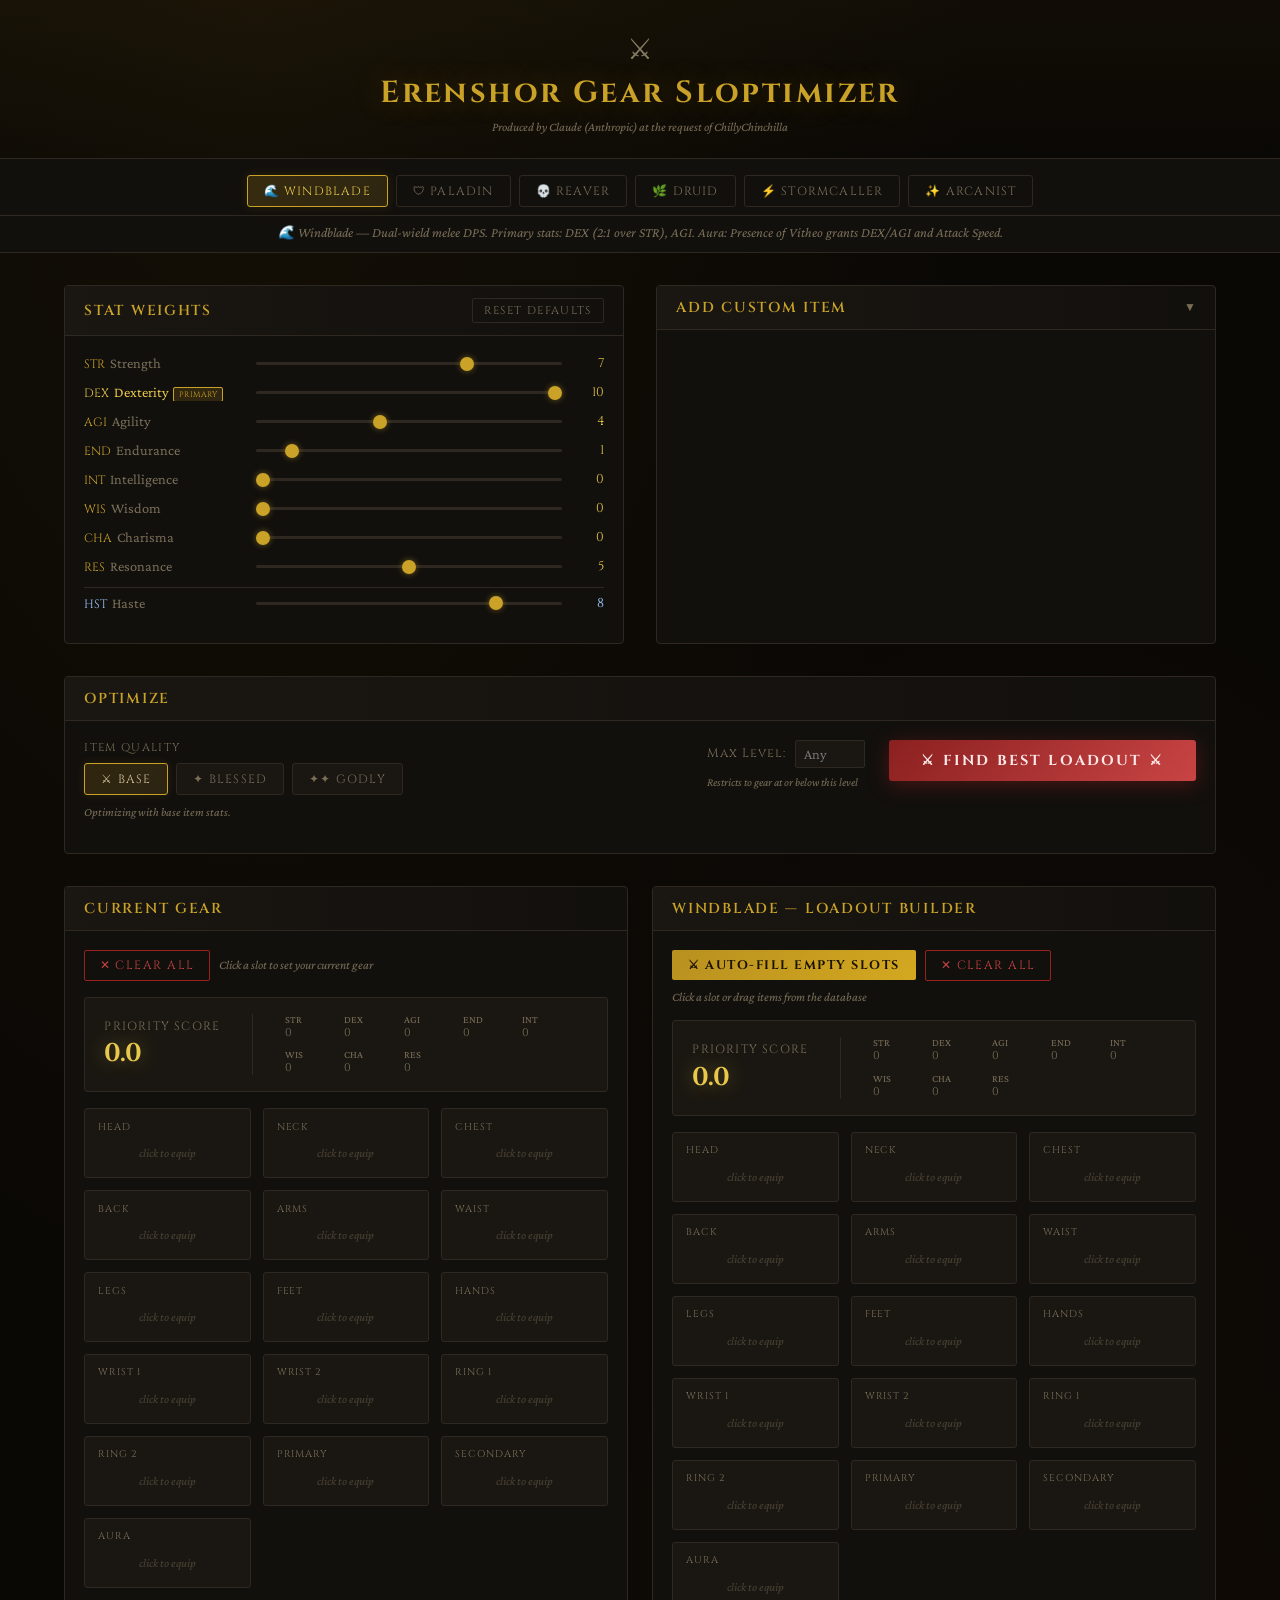
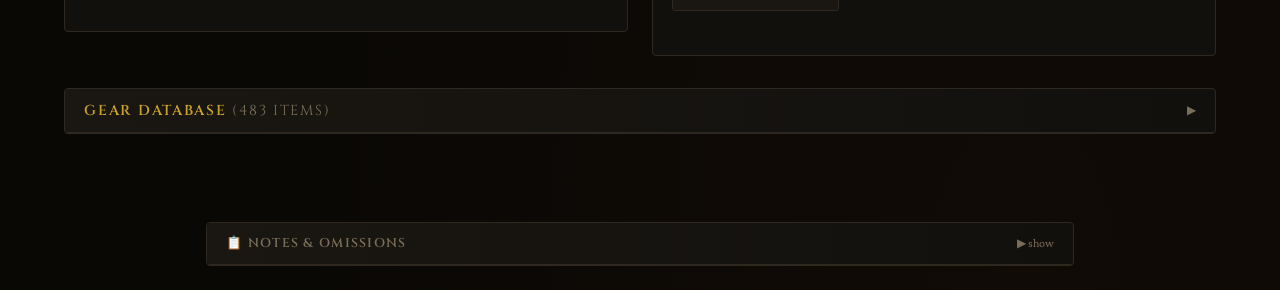
==== index.html @ c86e6bd3 "Rename erenshor-optimizer-2 (2).html to index.html" ====
<!DOCTYPE html>
<html lang="en">
<head>
<meta charset="UTF-8">
<meta name="viewport" content="width=device-width, initial-scale=1.0">
<title>Erenshor Gear Sloptimizer</title>
<link href="https://fonts.googleapis.com/css2?family=Cinzel:wght@400;600;700&family=Crimson+Pro:ital,wght@0,300;0,400;1,300&display=swap" rel="stylesheet">
<style>
:root{--bg:#0a0805;--surface:#12100d;--surface2:#1a1712;--border:#2e2820;--border-glow:#8b6914;--gold:#c9a227;--gold-light:#e8c84a;--red:#9b2020;--red-light:#c94444;--blue:#2060a0;--blue-light:#4090d0;--text:#d4c4a0;--text-dim:#7a6e58;--text-bright:#f0e8cc;--green:#2a6a2a;--green-light:#4aaa4a}
*{box-sizing:border-box;margin:0;padding:0}
body{background:var(--bg);color:var(--text);font-family:'Crimson Pro',Georgia,serif;font-size:17px;min-height:100vh;background-image:radial-gradient(ellipse at 20% 0%,rgba(139,105,20,.08) 0%,transparent 50%),radial-gradient(ellipse at 80% 100%,rgba(100,40,20,.08) 0%,transparent 50%)}
header{text-align:center;padding:2rem 1rem 1.5rem;border-bottom:1px solid var(--border);background:linear-gradient(180deg,rgba(139,105,20,.06) 0%,transparent 100%)}
header::before{content:'⚔';display:block;font-size:1.8rem;margin-bottom:.4rem;opacity:.6}
h1{font-family:'Cinzel',serif;font-size:1.9rem;font-weight:700;color:var(--gold);letter-spacing:.08em;text-shadow:0 0 30px rgba(201,162,39,.3)}
.class-bar{display:flex;justify-content:center;gap:.5rem;flex-wrap:wrap;padding:1rem 1rem .5rem;border-bottom:1px solid var(--border);background:var(--surface)}
.class-btn{font-family:'Cinzel',serif;font-size:.75rem;letter-spacing:.1em;text-transform:uppercase;padding:.45rem 1rem;border:1px solid var(--border);background:transparent;color:var(--text-dim);cursor:pointer;border-radius:3px;transition:all .15s}
.class-btn:hover{border-color:var(--gold);color:var(--gold)}
.class-btn.active{background:linear-gradient(135deg,rgba(139,105,20,.3),rgba(201,162,39,.15));border-color:var(--gold);color:var(--gold-light);box-shadow:0 0 12px rgba(139,105,20,.2)}
.class-desc{text-align:center;font-style:italic;font-size:.85rem;color:var(--text-dim);padding:.5rem 1rem .75rem;background:var(--surface);border-bottom:1px solid var(--border)}
.app{max-width:1200px;margin:0 auto;padding:2rem 1.5rem}
.row{display:grid;grid-template-columns:1fr 1fr;gap:2rem;margin-bottom:2rem}
@media(max-width:900px){.row{grid-template-columns:1fr}}
@media(max-width:900px){#results-grid{grid-template-columns:1fr !important}}
.panel{background:var(--surface);border:1px solid var(--border);border-radius:4px;overflow:hidden}
.panel-header{background:linear-gradient(90deg,var(--surface2),transparent);border-bottom:1px solid var(--border);padding:.75rem 1.2rem;display:flex;align-items:center;justify-content:space-between}
.panel-header h2{font-family:'Cinzel',serif;font-size:.9rem;font-weight:600;color:var(--gold);letter-spacing:.12em;text-transform:uppercase}
.panel-body{padding:1.2rem}
.stat-row{display:flex;align-items:center;gap:.75rem;margin-bottom:.75rem}
.stat-label{width:160px;font-size:.9rem;color:var(--text-dim);flex-shrink:0;white-space:nowrap;overflow:hidden}
.stat-label span{font-family:'Cinzel',serif;font-size:.75rem;color:var(--gold);margin-right:.3rem}
.stat-slider{flex:1;-webkit-appearance:none;height:3px;background:var(--border);outline:none;border-radius:2px}
.stat-slider::-webkit-slider-thumb{-webkit-appearance:none;width:14px;height:14px;background:var(--gold);border-radius:50%;cursor:pointer;box-shadow:0 0 6px rgba(201,162,39,.5)}
.stat-value{width:30px;text-align:right;font-family:'Cinzel',serif;font-size:.8rem;color:var(--gold-light)}
select{width:100%;background:var(--surface);border:1px solid var(--border);color:var(--text);font-family:'Crimson Pro',serif;font-size:.88rem;padding:.25rem .4rem;border-radius:2px;outline:none;cursor:pointer}
select:focus{border-color:var(--gold)}
.form-grid{display:grid;grid-template-columns:1fr 1fr;gap:.6rem}
.form-field{display:flex;flex-direction:column;gap:.25rem}
.form-field label{font-size:.78rem;color:var(--text-dim);font-family:'Cinzel',serif;letter-spacing:.08em}
input[type=text],input[type=number]{background:var(--surface2);border:1px solid var(--border);color:var(--text-bright);font-family:'Crimson Pro',serif;font-size:.9rem;padding:.3rem .5rem;border-radius:2px;outline:none;width:100%}
input:focus{border-color:var(--gold)}
.btn{font-family:'Cinzel',serif;font-size:.78rem;letter-spacing:.12em;text-transform:uppercase;border:none;padding:.55rem 1.2rem;cursor:pointer;border-radius:2px;transition:all .15s}
.btn-gold{background:linear-gradient(135deg,#b8901f,#d4a820);color:#1a1200;font-weight:700}
.btn-gold:hover{background:linear-gradient(135deg,#c9a227,#e8c84a)}
.btn-red{background:transparent;color:var(--red-light);border:1px solid var(--red);font-size:.7rem;padding:.2rem .5rem}
.btn-red:hover{background:var(--red);color:#fff}
.btn-blue{background:linear-gradient(135deg,#1a4a80,#2060a0);color:#c0e0ff;font-weight:700}
.btn-blue:hover{background:linear-gradient(135deg,#2060a0,#4090d0)}
.btn-ghost{background:transparent;border:1px solid var(--border);color:var(--text-dim)}
.btn-ghost:hover{border-color:var(--gold);color:var(--gold)}
.btn-row{display:flex;gap:.6rem;margin-top:.5rem;flex-wrap:wrap}
.ai-input-row{display:flex;gap:.5rem;align-items:stretch;margin-bottom:.4rem}
.ai-input-row input{flex:1}
.ai-status{font-size:.82rem;color:var(--text-dim);font-style:italic;min-height:1.2em}
.ai-status.loading{color:var(--blue-light)}.ai-status.success{color:var(--green-light)}.ai-status.error{color:var(--red-light)}
.gear-list{max-height:300px;overflow-y:auto}
.gear-item{display:flex;align-items:center;justify-content:space-between;padding:.4rem .6rem;border-bottom:1px solid var(--border);font-size:.88rem;animation:fadeIn .2s ease}
@keyframes fadeIn{from{opacity:0;transform:translateY(-4px)}to{opacity:1;transform:none}}
.gear-item:hover{background:rgba(139,105,20,.05)}
.gear-item-name{color:var(--text-bright);flex:1;min-width:0;overflow:hidden;text-overflow:ellipsis;white-space:nowrap}
.gear-item-slot{font-family:'Cinzel',serif;font-size:.62rem;color:var(--text-dim);margin:0 .5rem;text-transform:uppercase;white-space:nowrap;flex-shrink:0}
.gear-item-stats{color:var(--gold);font-size:.78rem;margin-right:.5rem;flex-shrink:0;max-width:200px;overflow:hidden;text-overflow:ellipsis;white-space:nowrap}
.filter-bar{display:flex;gap:.5rem;margin-bottom:.75rem;flex-wrap:wrap;align-items:center}
.filter-bar label{font-size:.78rem;color:var(--text-dim);white-space:nowrap}
.optimize-wrap{text-align:center;margin:1rem 0 2rem}
.optimize-btn{font-family:'Cinzel',serif;font-size:1rem;letter-spacing:.15em;text-transform:uppercase;background:linear-gradient(135deg,#8b2020,#c94444);color:#ffe8e8;border:none;padding:.8rem 2.5rem;cursor:pointer;border-radius:3px;box-shadow:0 4px 20px rgba(155,32,32,.4);transition:all .2s;font-weight:700}
.optimize-btn:hover{transform:translateY(-1px);box-shadow:0 6px 28px rgba(155,32,32,.6)}
.tier-btn{font-family:'Cinzel',serif;font-size:.75rem;letter-spacing:.1em;padding:.45rem 1rem;border:1px solid var(--border);background:var(--surface2);color:var(--text-dim);cursor:pointer;border-radius:3px;transition:all .2s;text-transform:uppercase}
.tier-btn:hover{border-color:var(--gold);color:var(--gold)}
.tier-btn.active{background:linear-gradient(135deg,rgba(139,105,20,.25),rgba(193,155,50,.15));border-color:var(--gold);color:var(--gold-bright);box-shadow:0 0 10px rgba(139,105,20,.2)}
.result-grid{display:grid;grid-template-columns:repeat(auto-fill,minmax(140px,1fr));gap:.75rem;margin-bottom:1.5rem;min-width:0}
.result-slot{background:var(--surface2);border:1px solid var(--border);border-radius:3px;padding:.65rem .8rem;overflow:hidden;min-width:0;position:relative;transition:box-shadow .15s}
.result-slot.equipped{border-color:var(--border-glow);box-shadow:0 0 10px rgba(139,105,20,.15);animation:none}
.result-slot.locked{border-color:#c9a227;box-shadow:0 0 12px rgba(201,162,39,.25);animation:none}
.result-slot.drag-over{border-color:var(--gold-light);box-shadow:0 0 16px rgba(232,200,74,.4);background:rgba(139,105,20,.12)}
.result-slot.drag-reject{animation:shake .3s ease}
@keyframes shake{0%,100%{transform:translateX(0)}20%{transform:translateX(-5px)}40%{transform:translateX(5px)}60%{transform:translateX(-3px)}80%{transform:translateX(3px)}}
@keyframes slot-pulse{0%,100%{border-color:var(--border);box-shadow:none}50%{border-color:rgba(139,105,20,.5);box-shadow:0 0 8px rgba(139,105,20,.12)}}
.result-slot:not(.equipped):not(.drag-over){animation:slot-pulse 3s ease-in-out infinite}
.result-slot-name{font-family:'Cinzel',serif;font-size:.62rem;letter-spacing:.1em;color:var(--text-dim);text-transform:uppercase;margin-bottom:.2rem;white-space:nowrap;overflow:hidden;text-overflow:ellipsis}
.result-slot-header{display:flex;align-items:center;justify-content:space-between;margin-bottom:.2rem}
.lock-btn{background:none;border:none;cursor:pointer;font-size:.75rem;padding:0;line-height:1;opacity:.4;transition:opacity .15s;color:var(--gold)}
.lock-btn:hover{opacity:1}
.lock-btn.locked{opacity:1;color:var(--gold)}
.clear-slot-btn{background:none;border:none;cursor:pointer;font-size:.65rem;padding:0;line-height:1;color:var(--text-dim);opacity:.5;transition:opacity .15s}
.clear-slot-btn:hover{opacity:1;color:var(--red-light)}
.result-item-name{font-size:.9rem;color:var(--text-bright);margin-bottom:.15rem;overflow-wrap:break-word;word-break:break-word;hyphens:auto}
.result-item-stats{font-size:.78rem;color:var(--gold);overflow-wrap:break-word;word-break:break-all}
.result-empty{font-style:italic;color:var(--text-dim);font-size:.82rem}
.drop-hint{font-size:.72rem;color:var(--text-dim);font-style:italic;opacity:.5;text-align:center;padding:.3rem 0}
.gear-item{display:flex;align-items:center;justify-content:space-between;padding:.4rem .6rem;border-bottom:1px solid var(--border);font-size:.88rem;animation:fadeIn .2s ease;cursor:grab}
.gear-item:active{cursor:grabbing}
.gear-item.dragging{opacity:.4}
.loadout-controls{display:flex;gap:.6rem;flex-wrap:wrap;margin-bottom:1rem;align-items:center}
.score-bar{background:var(--surface2);border:1px solid var(--border);border-radius:3px;padding:1rem 1.2rem;display:flex;align-items:center;gap:1.5rem;flex-wrap:wrap;margin-bottom:1rem}
.score-label{font-family:'Cinzel',serif;font-size:.75rem;letter-spacing:.1em;color:var(--text-dim);text-transform:uppercase}
.score-value{font-family:'Cinzel',serif;font-size:1.6rem;color:var(--gold-light);font-weight:700;text-shadow:0 0 20px rgba(232,200,74,.4)}
.stat-total{display:flex;flex-direction:column;min-width:2.5rem}
.stat-total-name{font-size:.72rem;color:var(--text-dim)}
.stat-total-val{font-family:'Cinzel',serif;font-size:1rem;color:var(--text-bright)}
.empty-state{text-align:center;padding:2rem;color:var(--text-dim);font-style:italic}
.note{font-size:.83rem;color:var(--text-dim);font-style:italic;margin-bottom:.75rem;line-height:1.5}
.tag{display:inline-block;font-family:'Cinzel',serif;font-size:.58rem;padding:.1rem .3rem;border-radius:2px;text-transform:uppercase;letter-spacing:.06em;margin-left:.3rem;vertical-align:middle}
.tag-wiki{background:rgba(32,96,160,.25);color:var(--blue-light);border:1px solid var(--blue)}
.tag-manual{background:rgba(42,106,42,.25);color:var(--green-light);border:1px solid var(--green)}
hr.div{border:none;border-top:1px solid var(--border);margin:.85rem 0}
::-webkit-scrollbar{width:4px}::-webkit-scrollbar-track{background:var(--surface)}::-webkit-scrollbar-thumb{background:var(--border-glow);border-radius:2px}
/* Slot search modal */
.slot-modal-backdrop{position:fixed;inset:0;background:rgba(0,0,0,.7);z-index:200;display:flex;align-items:center;justify-content:center;padding:1rem;backdrop-filter:blur(2px)}
.slot-modal{background:var(--surface);border:1px solid var(--border-glow);border-radius:6px;width:100%;max-width:480px;box-shadow:0 16px 48px rgba(0,0,0,.7);overflow:hidden;animation:modalIn .15s ease}
@keyframes modalIn{from{opacity:0;transform:translateY(-8px)}to{opacity:1;transform:none}}
.slot-modal-header{padding:.75rem 1rem;border-bottom:1px solid var(--border);display:flex;align-items:center;justify-content:space-between;background:linear-gradient(90deg,var(--surface2),transparent)}
.slot-modal-title{font-family:'Cinzel',serif;font-size:.8rem;letter-spacing:.12em;color:var(--gold);text-transform:uppercase}
.slot-modal-close{background:none;border:none;color:var(--text-dim);cursor:pointer;font-size:1rem;line-height:1;padding:.1rem .3rem;border-radius:2px;transition:color .1s}
.slot-modal-close:hover{color:var(--text-bright)}
.slot-modal-search{padding:.65rem .9rem;border-bottom:1px solid var(--border)}
.slot-modal-search input{width:100%;background:var(--surface2);border:1px solid var(--border-glow);color:var(--text-bright);font-family:'Crimson Pro',serif;font-size:1rem;padding:.4rem .6rem;border-radius:3px;outline:none}
.slot-modal-results{max-height:320px;overflow-y:auto}
.slot-modal-empty{padding:1.5rem;text-align:center;color:var(--text-dim);font-style:italic;font-size:.88rem}
.smi{display:flex;align-items:baseline;gap:.6rem;padding:.5rem .9rem;border-bottom:1px solid var(--border);cursor:pointer;transition:background .1s}
.smi:last-child{border-bottom:none}
.smi:hover,.smi.active{background:rgba(139,105,20,.12)}
.smi-name{color:var(--text-bright);font-size:.9rem;flex:1;min-width:0;overflow:hidden;text-overflow:ellipsis;white-space:nowrap}
.smi-level{font-family:'Cinzel',serif;font-size:.6rem;color:var(--text-dim);flex-shrink:0}
.smi-stats{font-size:.75rem;color:var(--gold);opacity:.8;flex-shrink:0;max-width:160px;overflow:hidden;text-overflow:ellipsis;white-space:nowrap}
/* Slot cards clickable */
.result-slot:not(.equipped):not(.locked){cursor:pointer}
.result-slot.equipped:not(.locked){cursor:pointer}
.result-slot:not(.equipped):hover .result-empty{color:var(--gold);opacity:.8}
</style>
</head>
<body>
<header>
  <h1>Erenshor Gear Sloptimizer</h1>
  <p style="font-size:.78rem;color:var(--text-dim);font-style:italic;margin-top:.4rem">Produced by Claude (Anthropic) at the request of ChillyChinchilla</p>
</header>

<div class="class-bar" id="class-bar"></div>
<div class="class-desc" id="class-desc"></div>

<div class="app">
  <div class="row">
    <div class="panel">
      <div class="panel-header">
        <h2>Stat Weights</h2>
        <button class="btn btn-ghost" style="font-size:.7rem;padding:.25rem .7rem" onclick="resetWeights()">Reset Defaults</button>
      </div>
      <div class="panel-body"><div id="stat-weights"></div></div>
    </div>
    <div class="panel">
      <div class="panel-header" style="cursor:pointer;user-select:none" onclick="toggleAddItem()">
        <h2>Add Custom Item</h2>
        <span id="add-item-chevron" style="font-size:.75rem;color:var(--text-dim);transition:transform .25s;display:inline-block">▼</span>
      </div>
      <div id="add-item-body" style="display:none">
        <div class="panel-body">
          <p class="note">Look up any Erenshor item by name and AI will fill in the stats.</p>
          <div class="ai-input-row">
            <input type="text" id="ai-item-name" placeholder="Item name…" onkeydown="if(event.key==='Enter')aiLookup()">
            <button class="btn btn-blue" onclick="aiLookup()" id="lookup-btn">✦ Lookup</button>
          </div>
          <div class="ai-status" id="ai-status"></div>
          <hr class="div">
          <div class="form-grid">
            <div class="form-field" style="grid-column:1/-1"><label>Item Name</label><input type="text" id="item-name" placeholder="Name"></div>
            <div class="form-field"><label>Slot</label>
              <select id="item-slot">
                <option>Head</option><option>Neck</option><option>Chest</option><option>Back</option>
                <option>Arms</option><option>Waist</option><option>Legs</option><option>Feet</option>
                <option>Hands</option><option>Wrist</option><option>Ring</option><option>Primary</option><option>Secondary</option><option>Aura</option>
              </select>
            </div>
            <div class="form-field"><label>Level Req</label><input type="number" id="item-level" placeholder="1" min="1" max="100"></div>
            <div id="stat-inputs" style="display:contents"></div>
            <div class="btn-row" style="grid-column:1/-1">
              <button class="btn btn-gold" onclick="addItemManual()">+ Add Item</button>
              <button class="btn btn-ghost" onclick="clearForm()">Clear</button>
            </div>
          </div>
        </div>
      </div>
    </div>
  </div>


  <div class="panel" style="margin-bottom:2rem">
    <div class="panel-header">
      <h2>Optimize</h2>
    </div>
    <div class="panel-body" style="display:flex;flex-wrap:wrap;align-items:flex-start;gap:1.5rem">
      <div class="tier-selector" style="flex:1;min-width:220px">
        <div style="font-family:'Cinzel',serif;font-size:.7rem;letter-spacing:.12em;color:var(--text-dim);text-transform:uppercase;margin-bottom:.5rem">Item Quality</div>
        <div style="display:flex;gap:.5rem;flex-wrap:wrap">
          <button class="tier-btn active" id="tier-base" onclick="setTier('base')">⚔ Base</button>
          <button class="tier-btn" id="tier-blessed" onclick="setTier('blessed')">✦ Blessed</button>
          <button class="tier-btn" id="tier-double" onclick="setTier('double')">✦✦ Godly</button>
        </div>
        <p class="note" style="margin-top:.5rem;font-size:.75rem" id="tier-note">Optimizing with base item stats.</p>
      </div>
      <div style="display:flex;flex-direction:column;gap:.4rem">
        <div style="display:flex;align-items:center;gap:.6rem">
          <label style="font-size:.78rem;color:var(--text-dim);white-space:nowrap;font-family:'Cinzel',serif;letter-spacing:.08em">Max Level:</label>
          <input type="number" id="filter-level" placeholder="Any" oninput="renderGearList()" style="max-width:70px">
        </div>
        <p class="note" style="font-size:.72rem">Restricts to gear at or below this level</p>
      </div>
      <div style="display:flex;align-items:center">
        <button class="optimize-btn" onclick="optimizeAndScroll()" style="padding:.7rem 2rem;font-size:.9rem">⚔ Find Best Loadout ⚔</button>
      </div>
    </div>
  </div>


  <div id="results" style="margin-bottom:1rem">
    <div id="results-grid" style="display:grid;grid-template-columns:1fr 1fr;gap:1.5rem;align-items:start">
      <div id="current-gear-panel"></div>
      <div id="loadout-builder-panel"></div>
    </div>
  </div>
  <div id="comparison-bar" style="margin-bottom:2rem"></div>

  <div class="panel" style="margin-bottom:2rem">
    <div class="panel-header" style="cursor:pointer;user-select:none" onclick="toggleGearDb()">
      <h2>Gear Database <span style="font-weight:400;color:var(--text-dim)" id="gear-count">(0 items)</span></h2>
      <span id="gear-db-chevron" style="font-size:.75rem;color:var(--text-dim);transition:transform .25s;display:inline-block">▶</span>
    </div>
    <div id="gear-db-body" style="display:none">
      <div class="panel-body" style="padding:.75rem 1.2rem">
        <div class="filter-bar">
          <label>Search:</label>
          <input type="text" id="filter-name" placeholder="Name…" oninput="renderGearList()" style="max-width:180px">
          <select id="filter-slot" onchange="renderGearList()" style="max-width:140px">
            <option value="">All Slots</option>
            <option>Head</option><option>Neck</option><option>Chest</option><option>Back</option><option>Arms</option>
            <option>Waist</option><option>Legs</option><option>Feet</option><option>Hands</option>
            <option>Wrist</option><option>Ring</option><option>Primary</option><option>Secondary</option><option>Aura</option>
          </select>
          <button class="btn btn-ghost" style="font-size:.7rem;padding:.25rem .7rem;color:var(--red-light);border-color:var(--red)" onclick="clearAllGear();event.stopPropagation()">Clear All</button>
        </div>
      </div>
      <div class="gear-list" id="gear-list"></div>
    </div>
  </div>
</div>

<script>
const WIKI_GEAR = [
  {name:'Cloth Sleeves',slot:'Arms',lvl:1,stats:{},classes:['Arcanist','Druid','Paladin','Reaver','Stormcaller','Windblade']},
  {name:'Tattered Leather Sleeves',slot:'Arms',lvl:1,stats:{},classes:['Druid','Paladin','Reaver','Stormcaller','Windblade']},
  {name:'Solunarian Armguard',slot:'Arms',lvl:10,stats:{str:8,end:3,dex:3},classes:['Paladin']},
  {name:'Polished Steel Armguards',slot:'Arms',lvl:12,stats:{str:4,end:4,dex:2,agi:2},classes:['Paladin','Reaver','Windblade']},
  {name:'Fungus Covered Armband',slot:'Arms',lvl:17,stats:{str:5,dex:5,int:8,wis:8},classes:['Arcanist','Druid','Paladin','Reaver','Stormcaller','Windblade']},
  {name:'Boatman\'s Armband',slot:'Arms',lvl:18,stats:{str:5,end:2,dex:8,agi:5,cha:10},classes:['Arcanist','Druid','Stormcaller','Windblade']},
  {name:'Desert Silk Sleeves',slot:'Arms',lvl:18,stats:{str:5,end:5,dex:8,agi:5,int:5,wis:5,cha:3},classes:['Arcanist','Druid','Stormcaller','Windblade']},
  {name:'Exoskeletal Spaulders',slot:'Arms',lvl:18,stats:{str:4,end:5,dex:4,agi:5,int:5,wis:5},classes:['Arcanist','Druid','Stormcaller','Windblade']},
  {name:'Ancient Guardian Sleeve',slot:'Arms',lvl:19,stats:{str:5,dex:5},classes:['Paladin','Reaver']},
  {name:'Flaming Vambraces',slot:'Arms',lvl:19,stats:{str:20,dex:5,agi:5},classes:['Paladin','Reaver','Stormcaller','Windblade']},
  {name:'Islander Bandit Armwrap',slot:'Arms',lvl:2,stats:{str:2,dex:2},classes:['Arcanist','Druid','Paladin','Reaver','Stormcaller','Windblade']},
  {name:'Battlemage Sleeves',slot:'Arms',lvl:24,stats:{str:12,int:12},classes:['Paladin','Reaver','Stormcaller','Windblade']},
  {name:'Chewed Armwraps',slot:'Arms',lvl:22,stats:{str:12,dex:5,agi:5},classes:['Paladin','Reaver','Stormcaller','Windblade']},
  {name:'Dueling Armguards',slot:'Arms',lvl:22,stats:{str:5,dex:10,agi:10},classes:['Druid','Paladin','Reaver','Stormcaller','Windblade']},
  {name:'Intricate Sleeves',slot:'Arms',lvl:24,stats:{dex:8,agi:5,int:12,wis:12,cha:7,res:1},classes:['Arcanist','Druid','Stormcaller','Windblade']},
  {name:'Vaporous Armguard',slot:'Arms',lvl:24,stats:{str:10,end:4,dex:15,agi:5,wis:5},classes:['Paladin','Reaver','Stormcaller']},
  {name:'Charred Sleeves',slot:'Arms',lvl:25,stats:{str:10,dex:10,agi:2,wis:2,cha:2,res:1},classes:['Paladin','Reaver','Windblade']},
  {name:'Gifted Sleeves',slot:'Arms',lvl:25,stats:{str:5,end:4,int:20,wis:15,cha:10,res:1},classes:['Arcanist','Druid','Stormcaller']},
  {name:'Priel Steel Armguards',slot:'Arms',lvl:28,stats:{str:15,end:8,dex:15,agi:8},classes:['Paladin','Reaver','Windblade']},
  {name:'Azynthian Armguards',slot:'Arms',lvl:30,stats:{str:20,dex:20,wis:5,cha:5,res:1},classes:['Druid','Paladin','Reaver','Stormcaller','Windblade']},
  {name:'Braxonian Leather Sleeves',slot:'Arms',lvl:31,stats:{str:15,end:5,dex:15,agi:10,wis:10},classes:['Druid','Stormcaller','Windblade']},
  {name:'Braxonian Royal Armband',slot:'Arms',lvl:31,stats:{str:5,end:5,dex:5,agi:5,int:15,wis:10,res:1},classes:['Arcanist','Stormcaller']},
  {name:'Braxonian Spaulders',slot:'Arms',lvl:31,stats:{str:15,dex:10,agi:10},classes:['Paladin','Reaver']},
  {name:'Feathery Vambraces',slot:'Arms',lvl:31,stats:{end:10,dex:10,agi:15,wis:10,cha:10},classes:['Druid','Stormcaller','Windblade']},
  {name:'Dreamy Sleeves',slot:'Arms',lvl:35,stats:{str:5,end:5,dex:10,agi:5,int:15,wis:10,cha:5},classes:['Arcanist','Druid','Paladin','Reaver','Stormcaller','Windblade']},
  {name:'Armbands of Order',slot:'Arms',lvl:36,stats:{str:5,end:5,dex:20,agi:20,int:5,wis:5,cha:5,res:2},classes:['Arcanist','Druid','Paladin','Reaver','Stormcaller','Windblade']},
  {name:'Crested Spaulders',slot:'Arms',lvl:36,stats:{str:12,end:12,dex:12,wis:5,cha:5,res:1},classes:['Paladin','Reaver']},
  {name:'Age-Old Armlet',slot:'Arms',lvl:37,stats:{str:15,end:15,dex:25,agi:15,int:5,wis:5,cha:5},classes:['Paladin','Reaver','Stormcaller','Windblade']},
  {name:'Armband of Generals',slot:'Arms',lvl:37,stats:{str:20,end:10,dex:5,cha:10,res:1},classes:['Paladin','Reaver','Stormcaller','Windblade']},
  {name:'Bonebanded Armguard',slot:'Arms',lvl:39,stats:{end:12,dex:12,int:25,wis:5,cha:10,res:2},classes:['Arcanist','Stormcaller']},
  {name:'Armguards of Presence',slot:'Arms',lvl:39,stats:{str:15,end:10,dex:15,int:15,wis:5,cha:10,res:1},classes:['Paladin','Stormcaller','Windblade']},
  {name:'Daggersilk Sleeves',slot:'Arms',lvl:5,stats:{int:2,wis:2,res:1},classes:['Arcanist','Druid','Paladin','Reaver','Stormcaller','Windblade']},
  {name:'Shivering Leather Sleeves',slot:'Arms',lvl:5,stats:{str:2,dex:2,wis:2},classes:['Druid','Paladin','Reaver','Stormcaller','Windblade']},
  {name:'Aged Plate Sleeves',slot:'Arms',lvl:6,stats:{str:5,dex:5},classes:['Paladin','Reaver','Windblade']},
  {name:'Azure Plate Vambraces',slot:'Arms',lvl:6,stats:{},classes:['Paladin','Reaver','Windblade']},
  {name:'Archer\'s Vambrace',slot:'Arms',lvl:8,stats:{end:2,dex:6},classes:['Paladin','Reaver','Stormcaller','Windblade']},
  {name:'Etched Armlet',slot:'Arms',lvl:8,stats:{str:3,end:3,dex:3},classes:['Paladin','Reaver','Stormcaller','Windblade']},
  {name:'Faerie Sleeves',slot:'Arms',lvl:8,stats:{int:5,wis:5,cha:5},classes:['Arcanist','Druid','Stormcaller']},
  {name:'Vinewrapped Vambracers',slot:'Arms',lvl:9,stats:{int:4,wis:4,cha:2},classes:['Arcanist','Druid','Stormcaller']},
  {name:'Aged Prism',slot:'Aura',lvl:22,stats:{},classes:['Arcanist','Druid','Paladin','Reaver','Stormcaller','Windblade']},
  {name:'Ancient Presence',slot:'Aura',lvl:35,stats:{},classes:['Arcanist','Druid','Paladin','Reaver','Stormcaller','Windblade']},
  {name:'Gift of Azynthi',slot:'Aura',lvl:37,stats:{},classes:['Arcanist','Druid','Stormcaller','Windblade']},
  {name:'Spark of Light',slot:'Aura',lvl:1,stats:{},classes:['Arcanist']},
  {name:'Essence of Flame',slot:'Aura',lvl:7,stats:{},classes:['Arcanist']},
  {name:'Glow of Eternity',slot:'Aura',lvl:14,stats:{},classes:['Arcanist']},
  {name:'Flame of the Redemption',slot:'Aura',lvl:21,stats:{},classes:['Arcanist']},
  {name:'Pyre of the Cleansed',slot:'Aura',lvl:35,stats:{},classes:['Arcanist']},
  {name:'Corruption of Sivakaya',slot:'Aura',lvl:20,stats:{},classes:['Arcanist','Druid','Paladin','Reaver','Stormcaller','Windblade']},
  {name:'Sprout',slot:'Aura',lvl:1,stats:{},classes:['Druid']},
  {name:'Bloom',slot:'Aura',lvl:7,stats:{},classes:['Druid']},
  {name:'Wilt',slot:'Aura',lvl:18,stats:{},classes:['Druid']},
  {name:'Decay',slot:'Aura',lvl:29,stats:{},classes:['Druid']},
  {name:'Gem of Echoes',slot:'Aura',lvl:28,stats:{},classes:['Arcanist','Druid','Paladin','Reaver','Stormcaller','Windblade']},
  {name:'Hallows Eve',slot:'Aura',lvl:55,stats:{},classes:['Arcanist','Druid','Paladin','Reaver','Stormcaller','Windblade']},
  {name:'Chunk of Living Stone',slot:'Aura',lvl:22,stats:{},classes:['Arcanist','Druid','Paladin','Reaver','Stormcaller','Windblade']},
  {name:'Amber\'s Gift',slot:'Aura',lvl:14,stats:{},classes:['Arcanist','Druid','Paladin','Reaver','Stormcaller','Windblade']},
  {name:'Falling Shadow',slot:'Aura',lvl:1,stats:{},classes:['Reaver']},
  {name:'Looming Void',slot:'Aura',lvl:1,stats:{},classes:['Reaver']},
  {name:'End of Life',slot:'Aura',lvl:1,stats:{},classes:['Reaver']},
  {name:'Evacuate Soul',slot:'Aura',lvl:1,stats:{},classes:['Reaver']},
  {name:'Dawn\'s Light',slot:'Aura',lvl:1,stats:{},classes:['Paladin']},
  {name:'Morning Glow',slot:'Aura',lvl:7,stats:{},classes:['Paladin']},
  {name:'Rising Moon',slot:'Aura',lvl:18,stats:{},classes:['Paladin']},
  {name:'Eclipse',slot:'Aura',lvl:33,stats:{},classes:['Paladin']},
  {name:'Spirit of the Steed',slot:'Aura',lvl:20,stats:{},classes:['Arcanist','Druid','Paladin','Reaver','Stormcaller','Windblade']},
  {name:'Rolling Clouds',slot:'Aura',lvl:1,stats:{},classes:['Stormcaller']},
  {name:'Falling Rain',slot:'Aura',lvl:7,stats:{},classes:['Stormcaller']},
  {name:'Distant Thunder',slot:'Aura',lvl:18,stats:{},classes:['Stormcaller']},
  {name:'Lightning Strike',slot:'Aura',lvl:28,stats:{},classes:['Stormcaller']},
  {name:'Sage\'s Trinket',slot:'Aura',lvl:28,stats:{},classes:['Arcanist','Druid','Paladin','Reaver','Stormcaller','Windblade']},
  {name:'Scent of the Sea',slot:'Aura',lvl:1,stats:{},classes:['Windblade']},
  {name:'Force of the Sea',slot:'Aura',lvl:7,stats:{},classes:['Windblade']},
  {name:'Freedom of the Sky',slot:'Aura',lvl:18,stats:{},classes:['Windblade']},
  {name:'Whispers of Wind',slot:'Aura',lvl:28,stats:{},classes:['Windblade']},
  {name:'Wisp\'s Presence',slot:'Aura',lvl:28,stats:{},classes:['Arcanist','Druid','Paladin','Reaver','Stormcaller','Windblade']},
  {name:'Backplate',slot:'Back',lvl:11,stats:{str:5,end:5,int:5,res:1},classes:['Druid','Paladin','Reaver','Stormcaller','Windblade']},
  {name:'Call To Arms',slot:'Back',lvl:12,stats:{end:2,dex:2,int:4,wis:4},classes:['Arcanist','Druid','Paladin','Reaver','Stormcaller','Windblade']},
  {name:'Gambler\'s Cape',slot:'Back',lvl:13,stats:{str:5,agi:5,int:2,wis:2,cha:10},classes:['Arcanist','Druid','Paladin','Reaver','Stormcaller','Windblade']},
  {name:'Fungal Scab Cape',slot:'Back',lvl:15,stats:{str:4,end:4,int:2,wis:2},classes:['Arcanist','Druid','Paladin','Reaver','Stormcaller','Windblade']},
  {name:'Cape of the Sands',slot:'Back',lvl:17,stats:{},classes:['Arcanist','Druid','Paladin','Reaver','Stormcaller','Windblade']},
  {name:'Seawashed Cloak',slot:'Back',lvl:17,stats:{str:5,end:5,agi:5},classes:['Arcanist','Druid','Paladin','Reaver','Stormcaller','Windblade']},
  {name:'Distinguished Cape',slot:'Back',lvl:19,stats:{str:8,end:5,dex:3,wis:3},classes:['Arcanist','Druid','Paladin','Reaver','Stormcaller','Windblade']},
  {name:'Dreamthread Wings',slot:'Back',lvl:23,stats:{end:2,dex:2,int:5,wis:12,cha:5},classes:['Arcanist','Druid','Paladin','Reaver','Stormcaller','Windblade']},
  {name:'Honor Strip',slot:'Back',lvl:19,stats:{str:7,end:7,dex:7},classes:['Paladin','Reaver','Stormcaller','Windblade']},
  {name:'Layer Cape',slot:'Back',lvl:19,stats:{dex:5,int:10,wis:5,cha:10},classes:['Arcanist','Druid','Paladin','Reaver','Stormcaller','Windblade']},
  {name:'Lost Cape',slot:'Back',lvl:20,stats:{str:5,end:5,dex:5,int:5,wis:5,cha:5,res:2},classes:['Arcanist','Druid','Paladin','Reaver','Stormcaller','Windblade']},
  {name:'Ritual Cape',slot:'Back',lvl:24,stats:{str:8,end:8,dex:8},classes:['Arcanist','Druid','Paladin','Reaver','Stormcaller','Windblade']},
  {name:'Tamer\'s Pack',slot:'Back',lvl:24,stats:{str:10,end:10,cha:5},classes:['Paladin','Reaver','Stormcaller','Windblade']},
  {name:'Feathered Cape',slot:'Back',lvl:26,stats:{int:8,wis:8,cha:4},classes:['Arcanist','Druid','Paladin','Reaver','Stormcaller','Windblade']},
  {name:'Flowing Cloak',slot:'Back',lvl:26,stats:{str:8,int:8,wis:8,cha:8,res:1},classes:['Arcanist','Druid','Paladin','Reaver','Stormcaller','Windblade']},
  {name:'Blue Leaf Cape',slot:'Back',lvl:27,stats:{str:10,end:10,dex:15},classes:['Arcanist','Druid','Paladin','Reaver','Stormcaller','Windblade']},
  {name:'Red Leaf Cape',slot:'Back',lvl:27,stats:{dex:10,int:15,wis:15,res:1},classes:['Arcanist','Druid','Paladin','Reaver','Stormcaller','Windblade']},
  {name:'Abyssal Shell',slot:'Back',lvl:28,stats:{res:2},classes:['Arcanist','Druid','Paladin','Reaver','Stormcaller','Windblade']},
  {name:'Arboreal Cape',slot:'Back',lvl:30,stats:{dex:10,agi:10,int:10,wis:10},classes:['Arcanist','Druid','Paladin','Reaver','Stormcaller','Windblade']},
  {name:'Lifewind',slot:'Back',lvl:30,stats:{end:15,int:10,res:2},classes:['Arcanist','Druid','Paladin','Reaver','Stormcaller','Windblade']},
  {name:'Night Wave',slot:'Back',lvl:30,stats:{int:10,wis:10,cha:10,res:2},classes:['Arcanist','Druid','Paladin','Reaver','Stormcaller','Windblade']},
  {name:'Braxonian Cape',slot:'Back',lvl:32,stats:{str:15,dex:8,agi:8,int:20,wis:8,cha:5},classes:['Arcanist','Druid','Paladin','Reaver','Stormcaller','Windblade']},
  {name:'Assassin\'s Bane',slot:'Back',lvl:33,stats:{str:8,end:8,int:8,wis:8,res:1},classes:['Paladin','Reaver','Windblade']},
  {name:'Nightbane',slot:'Back',lvl:33,stats:{str:10,dex:12,agi:12,int:5,wis:20,cha:5,res:3},classes:['Arcanist','Druid','Paladin','Reaver','Stormcaller','Windblade']},
  {name:'Shadowclasp',slot:'Back',lvl:39,stats:{str:20,agi:5,int:20,cha:10,res:1},classes:['Arcanist','Druid','Paladin','Reaver','Stormcaller','Windblade']},
  {name:'Wingwoven Cape',slot:'Back',lvl:33,stats:{dex:12,agi:20,int:12,wis:12,res:3},classes:['Arcanist','Druid','Paladin','Reaver','Stormcaller','Windblade']},
  {name:'Azynthian Cape',slot:'Back',lvl:35,stats:{str:5,agi:10,int:20,wis:20,cha:10},classes:['Arcanist','Druid','Paladin','Reaver','Stormcaller','Windblade']},
  {name:'Sivakayan Wings',slot:'Back',lvl:37,stats:{str:25,end:15,dex:25,int:5,wis:5,cha:5},classes:['Arcanist','Druid','Paladin','Reaver','Stormcaller','Windblade']},
  {name:'Wardwarped Cape',slot:'Back',lvl:37,stats:{str:5,end:5,dex:15,agi:5,int:20,wis:20,cha:5,res:1},classes:['Arcanist','Druid','Paladin','Reaver','Stormcaller','Windblade']},
  {name:'Plaguewind',slot:'Back',lvl:38,stats:{str:25,dex:15,agi:15,int:5,wis:5,res:3},classes:['Arcanist','Druid','Paladin','Reaver','Stormcaller','Windblade']},
  {name:'Old Torn Cape',slot:'Back',lvl:4,stats:{},classes:['Arcanist','Druid','Paladin','Reaver','Stormcaller','Windblade']},
  {name:'Verdant Embrace',slot:'Back',lvl:39,stats:{str:20,dex:5,agi:5,int:20,wis:10,res:3},classes:['Arcanist','Druid','Paladin','Reaver','Stormcaller','Windblade']},
  {name:'Lightkeeper\'s Cape',slot:'Back',lvl:6,stats:{cha:5,res:1},classes:['Paladin','Reaver','Stormcaller','Windblade']},
  {name:'Priel Standard',slot:'Back',lvl:6,stats:{dex:1,agi:1,int:1,wis:1,cha:5},classes:['Arcanist','Druid','Paladin','Reaver','Stormcaller','Windblade']},
  {name:'Satin Cloak',slot:'Back',lvl:6,stats:{agi:2,int:2,wis:2},classes:['Arcanist','Druid','Paladin','Reaver','Stormcaller','Windblade']},
  {name:'Rottenfoot Sash',slot:'Waist',lvl:10,stats:{dex:4,int:4},classes:['Arcanist','Druid','Stormcaller']},
  {name:'Ogreskin Cord',slot:'Waist',lvl:11,stats:{agi:3,int:3,wis:3},classes:['Arcanist','Druid','Paladin','Reaver','Stormcaller','Windblade']},
  {name:'Molorai Utility Belt',slot:'Waist',lvl:13,stats:{str:3,dex:3,agi:3},classes:['Arcanist','Druid','Paladin','Reaver','Stormcaller','Windblade']},
  {name:'Twilight Belt',slot:'Waist',lvl:15,stats:{dex:4,int:3,wis:3,res:1},classes:['Druid','Stormcaller','Windblade']},
  {name:'Braxonian Sash',slot:'Waist',lvl:17,stats:{end:10,int:5,wis:5,res:1},classes:['Arcanist','Stormcaller']},
  {name:'Reinforced Scale Belt',slot:'Waist',lvl:17,stats:{},classes:['Paladin','Reaver','Windblade']},
  {name:'Toxic Strap',slot:'Waist',lvl:18,stats:{dex:10},classes:['Arcanist','Druid','Paladin','Reaver','Stormcaller','Windblade']},
  {name:'Sash of the Lost Guard',slot:'Waist',lvl:19,stats:{agi:8,int:4,wis:4,cha:4,res:1},classes:['Arcanist','Druid','Stormcaller','Windblade']},
  {name:'Spectral Silk Belt',slot:'Waist',lvl:19,stats:{str:5,agi:8,res:1},classes:['Arcanist','Druid','Paladin','Reaver','Stormcaller','Windblade']},
  {name:'Beast Harness',slot:'Waist',lvl:2,stats:{str:2,end:2,dex:2,cha:2},classes:['Arcanist','Druid','Paladin','Reaver','Stormcaller','Windblade']},
  {name:'Braided Belt',slot:'Waist',lvl:2,stats:{str:1,end:1},classes:['Arcanist','Druid','Paladin','Reaver','Stormcaller','Windblade']},
  {name:'Metal Girdle',slot:'Waist',lvl:2,stats:{dex:2,cha:2},classes:['Arcanist','Druid','Paladin','Reaver','Stormcaller','Windblade']},
  {name:'Lost Girdle',slot:'Waist',lvl:20,stats:{str:6,end:6},classes:['Arcanist','Druid','Paladin','Reaver','Stormcaller','Windblade']},
  {name:'Prismatic Warcord',slot:'Waist',lvl:20,stats:{str:5,end:8,dex:5,agi:5},classes:['Arcanist','Druid','Paladin','Reaver','Stormcaller','Windblade']},
  {name:'Tarnished Steel Belt',slot:'Waist',lvl:20,stats:{},classes:['Arcanist','Druid','Paladin','Reaver','Stormcaller','Windblade']},
  {name:'Ghostly Sash',slot:'Waist',lvl:23,stats:{res:3},classes:['Arcanist','Druid','Paladin','Reaver','Stormcaller','Windblade']},
  {name:'Malaroth Sinew Cord',slot:'Waist',lvl:23,stats:{str:3,end:3,int:4,wis:4,res:1},classes:['Arcanist','Druid','Paladin','Reaver','Stormcaller','Windblade']},
  {name:'Stabilizing Belt',slot:'Waist',lvl:24,stats:{str:5,end:5},classes:['Paladin','Reaver','Windblade']},
  {name:'Woven Stone Belt',slot:'Waist',lvl:24,stats:{str:7,end:10,dex:7,res:1},classes:['Druid','Paladin','Reaver','Stormcaller','Windblade']},
  {name:'Belt of Ages',slot:'Waist',lvl:25,stats:{str:7,wis:14,res:1},classes:['Arcanist','Druid','Paladin','Reaver','Stormcaller','Windblade']},
  {name:'Gut Cord',slot:'Waist',lvl:25,stats:{str:7,dex:7,int:7,wis:7},classes:['Arcanist','Druid','Paladin','Reaver','Stormcaller','Windblade']},
  {name:'Coiling Belt',slot:'Waist',lvl:28,stats:{str:10,end:10,dex:10},classes:['Arcanist','Druid','Paladin','Reaver','Stormcaller','Windblade']},
  {name:'Empath\'s Cord',slot:'Waist',lvl:28,stats:{wis:25,res:2},classes:['Arcanist','Druid','Paladin','Reaver','Stormcaller','Windblade']},
  {name:'Flowing Blight Silk Sash',slot:'Waist',lvl:28,stats:{str:5,end:5,dex:5,agi:5,int:5,wis:5},classes:['Arcanist','Druid','Paladin','Reaver','Stormcaller','Windblade']},
  {name:'Gem Adorned Belt',slot:'Waist',lvl:28,stats:{dex:15,agi:15,res:2},classes:['Arcanist','Druid','Paladin','Reaver','Stormcaller','Windblade']},
  {name:'Granite Belt',slot:'Waist',lvl:28,stats:{str:20,end:15,dex:5,int:7,wis:7},classes:['Druid','Paladin','Reaver','Stormcaller','Windblade']},
  {name:'Worn Wolf Collar',slot:'Neck',lvl:3,stats:{str:3,end:3,dex:2,agi:2},classes:['Arcanist','Druid','Paladin','Reaver','Stormcaller','Windblade']},
  {name:'Famish',slot:'Waist',lvl:30,stats:{str:10,end:10,dex:5,agi:10,cha:5,res:1},classes:['Paladin','Reaver','Windblade']},
  {name:'Charmed Belt',slot:'Waist',lvl:31,stats:{end:10,agi:15,int:5,wis:5,cha:20,res:3},classes:['Arcanist','Druid','Paladin','Reaver','Stormcaller','Windblade']},
  {name:'Polished Steel Belt',slot:'Waist',lvl:33,stats:{str:3,end:3},classes:['Arcanist','Druid','Paladin','Reaver','Stormcaller','Windblade']},
  {name:'Royal Waistband',slot:'Waist',lvl:31,stats:{agi:10,int:10,wis:10},classes:['Arcanist','Druid','Paladin','Reaver','Stormcaller','Windblade']},
  {name:'Sableheart\'s Harness',slot:'Waist',lvl:31,stats:{str:8,end:8,dex:8,agi:8,res:5},classes:['Arcanist','Druid','Paladin','Reaver','Stormcaller','Windblade']},
  {name:'Steadfast Girdle',slot:'Waist',lvl:31,stats:{str:5,end:12,dex:12,agi:5},classes:['Paladin','Reaver','Windblade']},
  {name:'Stilling Cord',slot:'Waist',lvl:33,stats:{dex:12,int:12,wis:12,res:1},classes:['Arcanist','Druid','Paladin','Reaver','Stormcaller','Windblade']},
  {name:'Centering Cord',slot:'Waist',lvl:34,stats:{str:15,dex:10,int:15,wis:15,cha:5,res:4},classes:['Arcanist','Druid','Paladin','Reaver','Stormcaller','Windblade']},
  {name:'Exalted Belt',slot:'Waist',lvl:34,stats:{str:10,end:10,dex:10,agi:10,int:5,wis:25,cha:25,res:6},classes:['Druid','Stormcaller']},
  {name:'Swampy Loincloth',slot:'Waist',lvl:35,stats:{str:3,end:3,dex:3,cha:-10},classes:['Arcanist','Druid','Paladin','Reaver','Stormcaller','Windblade']},
  {name:'Bonestudded Belt',slot:'Waist',lvl:5,stats:{int:5,wis:5},classes:['Druid']},
  {name:'Stalwart Belt',slot:'Waist',lvl:5,stats:{str:5,end:3},classes:['Arcanist','Druid','Paladin','Reaver','Stormcaller','Windblade']},
  {name:'Breezeworn Sash',slot:'Waist',lvl:6,stats:{int:5,res:1},classes:['Arcanist','Stormcaller']},
  {name:'Sylvan Cord',slot:'Waist',lvl:6,stats:{int:1,wis:3},classes:['Druid','Stormcaller']},
  {name:'Sailor\'s Belt',slot:'Waist',lvl:9,stats:{},classes:['Arcanist','Druid','Paladin','Reaver','Stormcaller','Windblade']},
  {name:'Molorai Bow',slot:'Primary',lvl:14,stats:{str:3,dex:6},classes:['Stormcaller'],twoHanded:true},
  {name:'Recurve Bow',slot:'Primary',lvl:11,stats:{str:2,dex:2,cha:2},classes:['Stormcaller'],twoHanded:true},
  {name:'Seastring',slot:'Primary',lvl:14,stats:{str:3,dex:5,int:5},classes:['Stormcaller'],twoHanded:true},
  {name:'Humanbone',slot:'Primary',lvl:14,stats:{str:6,dex:3,agi:3,int:3},classes:['Stormcaller'],twoHanded:true},
  {name:'Traveler\'s Bow',slot:'Primary',lvl:2,stats:{},classes:['Stormcaller'],twoHanded:true},
  {name:'Merosavillian Bow',slot:'Primary',lvl:21,stats:{str:4,dex:6,agi:4,int:4},classes:['Stormcaller'],twoHanded:true},
  {name:'Spectral Bow',slot:'Primary',lvl:24,stats:{str:6,dex:7,agi:4,int:7},classes:['Stormcaller'],twoHanded:true},
  {name:'Braxonian Bow',slot:'Primary',lvl:28,stats:{str:15,dex:18,agi:18,int:5},classes:['Stormcaller'],twoHanded:true},
  {name:'Deathgiver',slot:'Primary',lvl:30,stats:{str:30,dex:15,agi:15,int:10,res:1},classes:['Stormcaller'],twoHanded:true},
  {name:'Necromantic Bow',slot:'Primary',lvl:31,stats:{str:20,dex:25,agi:25,int:15},classes:['Stormcaller'],twoHanded:true},
  {name:'Oldenbow',slot:'Primary',lvl:34,stats:{str:25,dex:30,agi:15,int:20,res:1},classes:['Stormcaller'],twoHanded:true},
  {name:'Icy Bow',slot:'Primary',lvl:35,stats:{int:40,res:3},classes:['Stormcaller'],twoHanded:true},
  {name:'Siva Bow',slot:'Primary',lvl:34,stats:{str:20,dex:30,agi:20,int:25,res:1},classes:['Stormcaller'],twoHanded:true},
  {name:'Carved Bow',slot:'Primary',lvl:4,stats:{},classes:['Stormcaller'],twoHanded:true},
  {name:'Arc, Crescent of the Void',slot:'Primary',lvl:40,stats:{str:35,dex:40,agi:20,int:55,res:1},classes:['Stormcaller'],twoHanded:true},
  {name:'Rotwood Bow',slot:'Primary',lvl:6,stats:{},classes:['Stormcaller'],twoHanded:true},
  {name:'Whitewood',slot:'Primary',lvl:7,stats:{str:2,dex:2},classes:['Stormcaller'],twoHanded:true},
  {name:'Executioner\'s Bow',slot:'Primary',lvl:8,stats:{str:2,end:1,dex:2,int:1,wis:1,cha:1},classes:['Stormcaller'],twoHanded:true},
  {name:'Cloth Shirt',slot:'Chest',lvl:1,stats:{},classes:['Arcanist','Druid','Paladin','Reaver','Stormcaller','Windblade']},
  {name:'Tattered Leather Tunic',slot:'Chest',lvl:1,stats:{},classes:['Druid','Paladin','Reaver','Stormcaller','Windblade']},
  {name:'Bronzed Solunarian Plate',slot:'Chest',lvl:10,stats:{str:6,end:3,dex:2},classes:['Paladin']},
  {name:'Linked Chain Shirt',slot:'Chest',lvl:10,stats:{str:2,end:2,dex:4},classes:['Paladin','Reaver','Stormcaller','Windblade']},
  {name:'Reaver Plate',slot:'Chest',lvl:10,stats:{str:8,dex:2},classes:['Reaver']},
  {name:'Living Chainmail Jacket',slot:'Chest',lvl:12,stats:{end:5,agi:5,int:4,wis:4},classes:['Druid','Stormcaller','Windblade']},
  {name:'Spidersilk Shirt',slot:'Chest',lvl:13,stats:{end:2,int:5,wis:5,cha:2,res:1},classes:['Arcanist','Stormcaller']},
  {name:'Tarnished Plate Armor',slot:'Chest',lvl:13,stats:{str:5,end:5},classes:['Paladin','Reaver','Windblade']},
  {name:'Muddy Jerkin',slot:'Chest',lvl:14,stats:{str:4,end:4,dex:2,agi:2,int:2,wis:2},classes:['Druid','Stormcaller','Windblade']},
  {name:'Rottenfoot Tribal Strap',slot:'Chest',lvl:14,stats:{str:5,int:4,wis:7},classes:['Druid','Paladin','Reaver','Stormcaller','Windblade']},
  {name:'Rotten Chain Tunic',slot:'Chest',lvl:16,stats:{str:15,end:5,dex:15,agi:7},classes:['Druid','Paladin','Reaver','Stormcaller','Windblade']},
  {name:'Aged Plate',slot:'Chest',lvl:18,stats:{str:7,end:7,dex:10,agi:7,res:1},classes:['Paladin','Reaver','Windblade']},
  {name:'Fungus Covered Tunic',slot:'Chest',lvl:18,stats:{str:5,end:5,dex:10,agi:10},classes:['Arcanist','Druid','Paladin','Reaver','Stormcaller','Windblade']},
  {name:'Molorai Battle Chain',slot:'Chest',lvl:18,stats:{dex:15,agi:5,wis:5,cha:5},classes:['Paladin','Reaver','Windblade']},
  {name:'Braxonian Wrap',slot:'Chest',lvl:19,stats:{int:7,wis:7,cha:7,res:1},classes:['Arcanist','Stormcaller']},
  {name:'Ancient Guardian Plate',slot:'Chest',lvl:20,stats:{},classes:['Paladin','Reaver','Windblade']},
  {name:'Battleworn Plate',slot:'Chest',lvl:20,stats:{str:8,end:8,dex:3,int:3,wis:3},classes:['Paladin','Reaver']},
  {name:'Mirror Polished Plate',slot:'Chest',lvl:32,stats:{str:5,end:5,res:2},classes:['Druid','Paladin','Reaver','Windblade']},
  {name:'Hardened Scale Jacket',slot:'Chest',lvl:24,stats:{str:10,end:5,dex:10,agi:5,wis:5},classes:['Paladin','Reaver','Windblade']},
  {name:'Chitin Protector',slot:'Chest',lvl:25,stats:{end:10,dex:5,agi:5,wis:10,cha:10},classes:['Druid','Stormcaller','Windblade']},
  {name:'Virophan Chestguard',slot:'Chest',lvl:25,stats:{str:7,end:7,dex:10,agi:10},classes:['Paladin','Reaver','Windblade']},
  {name:'Preserved Cloth Coat',slot:'Chest',lvl:25,stats:{str:5,dex:5,int:12,wis:12},classes:['Arcanist','Druid','Paladin','Reaver','Stormcaller','Windblade']},
  {name:'Sivakayan Ceremonial Garb',slot:'Chest',lvl:25,stats:{int:16,wis:8,res:1},classes:['Arcanist','Druid','Stormcaller','Windblade']},
  {name:'Sivakayan Plate',slot:'Chest',lvl:28,stats:{str:12,end:12},classes:['Paladin','Reaver','Windblade']},
  {name:'Blightsteel Plate',slot:'Chest',lvl:28,stats:{str:15,end:8,dex:8,agi:4,res:1},classes:['Paladin','Reaver']},
  {name:'Drakescale Cuirass',slot:'Chest',lvl:28,stats:{str:15,end:10,dex:10,int:5,wis:5,cha:5,res:2},classes:['Druid','Reaver','Stormcaller','Windblade']},
  {name:'Malaroth Scale Chestguard',slot:'Chest',lvl:28,stats:{str:5,end:5,dex:15,agi:15,int:5,wis:10,cha:5},classes:['Druid','Stormcaller','Windblade']},
  {name:'Plumage',slot:'Chest',lvl:28,stats:{str:5,end:5,dex:10,agi:10,int:10,wis:15,cha:20,res:1},classes:['Druid','Stormcaller','Windblade']},
  {name:'Stonelined Plate',slot:'Chest',lvl:28,stats:{end:5},classes:['Paladin','Reaver']},
  {name:'Worn Dueling Plate',slot:'Chest',lvl:28,stats:{str:18,end:10,dex:18,res:1},classes:['Paladin','Reaver','Windblade']},
  {name:'Bloodstained Plate',slot:'Chest',lvl:30,stats:{str:15,dex:15,agi:5,int:5,wis:10,cha:5},classes:['Paladin','Reaver','Windblade']},
  {name:'Lichencoat',slot:'Chest',lvl:30,stats:{str:5,end:5,dex:8,agi:8,int:15,wis:15,cha:15,res:2},classes:['Druid','Paladin','Reaver','Stormcaller','Windblade']},
  {name:'Ripparian Plate',slot:'Chest',lvl:30,stats:{str:20,end:20},classes:['Paladin','Reaver']},
  {name:'Sivakayan Dresscoat',slot:'Chest',lvl:30,stats:{end:5,dex:5,int:20,wis:20,cha:15},classes:['Arcanist','Druid','Stormcaller','Windblade']},
  {name:'Braxonian Leather Tunic',slot:'Chest',lvl:32,stats:{str:10,end:10,dex:20,agi:20,wis:10,cha:5},classes:['Druid','Stormcaller','Windblade']},
  {name:'Braxonian Plate',slot:'Chest',lvl:32,stats:{str:20,end:15,dex:10,agi:10,wis:10,cha:5},classes:['Paladin','Reaver']},
  {name:'Braxonian Royal Tunic',slot:'Chest',lvl:32,stats:{int:20,wis:20,cha:20,res:3},classes:['Arcanist','Stormcaller']},
  {name:'Golden Plate',slot:'Chest',lvl:32,stats:{str:25,end:25,dex:15,agi:10,wis:6,res:2},classes:['Paladin','Reaver']},
  {name:'Ascendant\'s Embrace',slot:'Chest',lvl:35,stats:{str:20,end:25,dex:15,agi:15,int:5,wis:5,cha:10,res:3},classes:['Paladin','Reaver','Windblade']},
  {name:'Ilyth\'s Coat',slot:'Chest',lvl:39,stats:{str:25,end:5,dex:25,agi:15,int:25,wis:15,cha:5},classes:['Druid','Stormcaller','Windblade']},
  {name:'Wyrm Skin Protector',slot:'Chest',lvl:35,stats:{str:15,end:15,dex:25,agi:25,wis:8,cha:8},classes:['Paladin','Reaver','Windblade']},
  {name:'Abyssal Plate',slot:'Chest',lvl:38,stats:{str:25,end:30,dex:20,agi:15,res:4},classes:['Paladin','Reaver','Windblade']},
  {name:'Eldoth\'s Finery',slot:'Chest',lvl:38,stats:{str:5,end:5,dex:10,agi:5,int:30,wis:30,cha:20,res:3},classes:['Arcanist','Druid','Stormcaller']},
  {name:'Funeral Garb',slot:'Chest',lvl:4,stats:{wis:2,cha:2},classes:['Arcanist','Druid','Stormcaller','Windblade']},
  {name:'Light Plate Breastplate',slot:'Chest',lvl:4,stats:{},classes:['Paladin','Reaver','Windblade']},
  {name:'Daggersilk Shirt',slot:'Chest',lvl:5,stats:{int:2,wis:2,res:1},classes:['Arcanist','Druid','Paladin','Reaver','Stormcaller','Windblade']},
  {name:'Kelp Crusted Shirt',slot:'Chest',lvl:5,stats:{str:2,end:2,dex:2},classes:['Druid','Paladin','Reaver','Stormcaller','Windblade']},
  {name:'Shivering Leather Tunic',slot:'Chest',lvl:5,stats:{str:3,dex:3,wis:3,res:1},classes:['Druid','Paladin','Reaver','Stormcaller','Windblade']},
  {name:'Cold Steel Plate',slot:'Chest',lvl:6,stats:{str:2,end:2,dex:2},classes:['Paladin','Reaver']},
  {name:'Azure Plate Chestguard',slot:'Chest',lvl:7,stats:{},classes:['Paladin','Reaver','Windblade']},
  {name:'Oread Tunic',slot:'Chest',lvl:5,stats:{str:2,end:2,dex:2,int:2,wis:2},classes:['Arcanist','Druid','Paladin','Reaver','Stormcaller','Windblade']},
  {name:'Tunic of Undying Faith',slot:'Chest',lvl:7,stats:{wis:4,cha:4},classes:['Druid','Stormcaller','Windblade']},
  {name:'Sivakayan Tunic',slot:'Chest',lvl:8,stats:{wis:4,cha:2,res:1},classes:['Arcanist','Druid','Stormcaller']},
  {name:'Copper Sceptre',slot:'Primary',lvl:0,stats:{int:5,wis:3,cha:5},classes:['Arcanist','Druid'],bothSlots:true},
  {name:'Unusual Copper Sceptre',slot:'Primary',lvl:0,stats:{int:6,wis:4,cha:7},classes:['Arcanist','Druid'],bothSlots:true},
  {name:'Copper Sword',slot:'Primary',lvl:1,stats:{},classes:['Paladin','Reaver','Windblade'],bothSlots:true},
  {name:'Hardened Copper Sword',slot:'Primary',lvl:1,stats:{},classes:['Paladin','Reaver','Windblade'],bothSlots:true},
  {name:'Cloth Shoes',slot:'Feet',lvl:1,stats:{},classes:['Arcanist','Druid','Paladin','Reaver','Stormcaller','Windblade']},
  {name:'Daggersilk Shoes',slot:'Feet',lvl:1,stats:{agi:2,cha:2},classes:['Arcanist','Druid','Paladin','Reaver','Stormcaller','Windblade']},
  {name:'Tattered Leather Boots',slot:'Feet',lvl:1,stats:{},classes:['Druid','Paladin','Reaver','Stormcaller','Windblade']},
  {name:'Boots of Grounding',slot:'Feet',lvl:11,stats:{int:4,wis:4,res:1},classes:['Arcanist','Druid','Stormcaller']},
  {name:'Wolfhide Boots',slot:'Feet',lvl:12,stats:{dex:2,agi:6},classes:['Arcanist','Druid','Paladin','Reaver','Stormcaller','Windblade']},
  {name:'Journeying Boots',slot:'Feet',lvl:14,stats:{str:5},classes:['Arcanist','Druid','Paladin','Reaver','Stormcaller','Windblade']},
  {name:'Devout Moccasins',slot:'Feet',lvl:16,stats:{end:4,agi:2,int:4,wis:2,cha:2},classes:['Arcanist','Druid','Stormcaller']},
  {name:'Aged Plate Boots',slot:'Feet',lvl:18,stats:{str:4,end:4,dex:2,agi:4},classes:['Paladin','Reaver','Windblade']},
  {name:'Molorai Warstomps',slot:'Feet',lvl:18,stats:{str:4,end:6,agi:8,cha:5},classes:['Arcanist','Druid','Paladin','Reaver','Stormcaller','Windblade']},
  {name:'Feathered Booties',slot:'Feet',lvl:19,stats:{agi:10,cha:10},classes:['Arcanist','Druid','Stormcaller']},
  {name:'Ancient Guardian Boots',slot:'Feet',lvl:21,stats:{},classes:['Paladin','Reaver','Windblade']},
  {name:'Flamesoles',slot:'Feet',lvl:21,stats:{end:8,agi:8,int:6,wis:6,res:1},classes:['Arcanist','Druid','Stormcaller']},
  {name:'Slimetreads',slot:'Feet',lvl:21,stats:{str:6,end:6,agi:6,wis:6},classes:['Paladin','Reaver','Windblade']},
  {name:'Virophan Leather Slippers',slot:'Feet',lvl:21,stats:{str:4,end:4,dex:6,agi:6,int:2,wis:2,cha:6},classes:['Druid','Paladin','Reaver','Stormcaller','Windblade']},
  {name:'Obsidian Boots',slot:'Feet',lvl:23,stats:{},classes:['Paladin','Reaver','Stormcaller','Windblade']},
  {name:'Surestep',slot:'Feet',lvl:23,stats:{str:10,dex:10,res:1},classes:['Paladin','Reaver','Windblade']},
  {name:'Windblown Boots',slot:'Feet',lvl:24,stats:{str:7,end:2,dex:4,agi:4},classes:['Arcanist','Druid','Paladin','Reaver','Stormcaller','Windblade']},
  {name:'Elder\'s Slippers',slot:'Feet',lvl:27,stats:{dex:6,agi:6,int:12,wis:12,cha:4,res:1},classes:['Arcanist','Druid','Stormcaller']},
  {name:'Shadowstep Shoes',slot:'Feet',lvl:27,stats:{agi:10,int:10,wis:14,res:1},classes:['Arcanist','Druid','Stormcaller']},
  {name:'Cratermakers',slot:'Feet',lvl:28,stats:{str:7,end:7,dex:7,agi:7,int:7,wis:7,res:1},classes:['Paladin','Reaver','Windblade']},
  {name:'Salt Encrusted Boots',slot:'Feet',lvl:28,stats:{str:8,end:8,dex:5,int:2,wis:2,cha:4,res:1},classes:['Arcanist','Druid','Paladin','Reaver','Stormcaller','Windblade']},
  {name:'Braxonian Plate Boots',slot:'Feet',lvl:31,stats:{str:10,end:10,dex:8,agi:8,res:1},classes:['Paladin','Reaver']},
  {name:'Braxonian Leather Boots',slot:'Feet',lvl:31,stats:{end:4,dex:10,agi:10,int:4,wis:4,cha:4,res:1},classes:['Druid','Stormcaller','Windblade']},
  {name:'Braxonian Royal Shoes',slot:'Feet',lvl:31,stats:{agi:10,int:10,wis:5,cha:5,res:1},classes:['Arcanist','Stormcaller']},
  {name:'Thundermakers',slot:'Feet',lvl:36,stats:{str:15,end:15,dex:10,agi:10,res:2},classes:['Paladin','Reaver','Windblade']},
  {name:'Wyrm Stompers',slot:'Feet',lvl:35,stats:{str:10,end:20,dex:5,agi:20,res:2},classes:['Druid','Paladin','Reaver','Stormcaller','Windblade']},
  {name:'Pious Sandals',slot:'Feet',lvl:38,stats:{str:12,end:12,dex:12,agi:12,int:12,wis:12,cha:6,res:2},classes:['Arcanist','Druid','Stormcaller']},
  {name:'Charred Boots',slot:'Feet',lvl:5,stats:{str:2,end:3,agi:3},classes:['Paladin','Reaver','Windblade']},
  {name:'Shivering Leather Boots',slot:'Feet',lvl:5,stats:{end:3,agi:3},classes:['Druid','Paladin','Reaver','Stormcaller','Windblade']},
  {name:'Azure Plate Boots',slot:'Feet',lvl:6,stats:{str:2,end:2,agi:2},classes:['Paladin','Reaver','Windblade']},
  {name:'Balanced Boots',slot:'Feet',lvl:6,stats:{str:1,end:3,dex:1,agi:2},classes:['Windblade']},
  {name:'Blue Leather Boots',slot:'Feet',lvl:9,stats:{str:2,end:4,agi:6,cha:4},classes:['Arcanist','Druid','Paladin','Reaver','Stormcaller','Windblade']},
  {name:'Molorai Battle Boots',slot:'Feet',lvl:9,stats:{str:2,end:2,agi:4,cha:2},classes:['Arcanist','Druid','Paladin','Reaver','Stormcaller','Windblade']},
  {name:'Cloth Gloves',slot:'Hands',lvl:1,stats:{},classes:['Arcanist','Druid','Paladin','Reaver','Stormcaller','Windblade']},
  {name:'Tattered Leather Gloves',slot:'Hands',lvl:1,stats:{},classes:['Druid','Paladin','Reaver','Stormcaller','Windblade']},
  {name:'Chopping Gloves',slot:'Hands',lvl:11,stats:{},classes:['Druid','Paladin','Reaver','Stormcaller','Windblade']},
  {name:'Sticky Gloves',slot:'Hands',lvl:11,stats:{str:3,end:5,dex:3,int:3,wis:3},classes:['Arcanist','Druid','Paladin','Reaver','Stormcaller','Windblade']},
  {name:'Nagalok Claw Gloves',slot:'Hands',lvl:15,stats:{dex:7,int:7,wis:7},classes:['Arcanist','Druid','Paladin','Reaver','Stormcaller','Windblade']},
  {name:'Adorned Mitts',slot:'Hands',lvl:18,stats:{int:10,wis:8},classes:['Arcanist','Druid','Stormcaller']},
  {name:'Gator Gloves',slot:'Hands',lvl:18,stats:{str:4,end:4,dex:4,agi:2,res:1},classes:['Druid','Stormcaller','Windblade']},
  {name:'Runed Gloves',slot:'Hands',lvl:18,stats:{str:8,wis:8,res:2},classes:['Druid','Paladin','Reaver']},
  {name:'Ancient Guardian Gloves',slot:'Hands',lvl:22,stats:{},classes:['Paladin','Reaver','Windblade']},
  {name:'Dainty Mitts',slot:'Hands',lvl:22,stats:{end:7,agi:7,int:7,wis:7,res:2},classes:['Arcanist','Druid','Paladin','Reaver','Stormcaller','Windblade']},
  {name:'Digested Gloves',slot:'Hands',lvl:22,stats:{int:12,wis:12,res:2},classes:['Arcanist','Druid','Paladin','Reaver','Stormcaller','Windblade']},
  {name:'Dreamborn Gloves',slot:'Hands',lvl:22,stats:{str:5,dex:18,cha:5,res:2},classes:['Druid','Paladin','Reaver','Stormcaller','Windblade']},
  {name:'Frenzied Fistwraps',slot:'Hands',lvl:24,stats:{str:3,int:3,cha:3},classes:['Paladin','Reaver','Stormcaller','Windblade']},
  {name:'Meteorite Gauntlets',slot:'Hands',lvl:24,stats:{str:8,dex:8,int:4,wis:4,cha:2,res:2},classes:['Druid','Paladin','Reaver']},
  {name:'Widow\'s Wraps',slot:'Hands',lvl:24,stats:{str:8,dex:8,int:4,wis:4,cha:2,res:2},classes:['Arcanist','Druid','Paladin','Reaver','Stormcaller','Windblade']},
  {name:'Thorned Knuckle Gloves',slot:'Hands',lvl:26,stats:{agi:5,int:10,wis:15,res:1},classes:['Druid','Paladin','Reaver','Stormcaller','Windblade']},
  {name:'Giving Gloves',slot:'Hands',lvl:28,stats:{end:15,dex:5,int:5,wis:15,cha:5,res:1},classes:['Arcanist','Druid','Paladin','Reaver','Stormcaller','Windblade']},
  {name:'Braxonian Gauntlets',slot:'Hands',lvl:30,stats:{str:20,end:10,dex:5,int:5,wis:5,res:1},classes:['Paladin','Reaver']},
  {name:'Braxonian Gloves',slot:'Hands',lvl:30,stats:{dex:5,int:15,wis:10,cha:10,res:2},classes:['Arcanist','Stormcaller']},
  {name:'Braxonian Mitts',slot:'Hands',lvl:30,stats:{str:5,end:5,dex:20,int:5,wis:10,res:1},classes:['Druid','Stormcaller','Windblade']},
  {name:'Grips of Faith',slot:'Hands',lvl:30,stats:{str:25,dex:10},classes:['Druid','Paladin','Reaver','Stormcaller','Windblade']},
  {name:'Rootwoven Wraps',slot:'Hands',lvl:30,stats:{int:20,wis:20,res:2},classes:['Arcanist','Druid','Stormcaller']},
  {name:'Shadow Gloves',slot:'Hands',lvl:30,stats:{str:10,dex:15,int:10,wis:5,res:1},classes:['Arcanist','Druid','Paladin','Reaver','Stormcaller','Windblade']},
  {name:'Woodland Gauntlets',slot:'Hands',lvl:30,stats:{str:12,end:10,dex:10,int:5,wis:5,res:1},classes:['Druid','Paladin','Reaver','Stormcaller','Windblade']},
  {name:'Grip of Darkness',slot:'Hands',lvl:33,stats:{str:5,end:5,dex:5,int:15,wis:15,res:2},classes:['Arcanist','Druid','Stormcaller']},
  {name:'Gloves of Vitheo',slot:'Hands',lvl:39,stats:{str:15,end:10,dex:20,agi:5,int:5,wis:5,cha:15,res:3},classes:['Arcanist','Druid','Paladin','Reaver','Stormcaller','Windblade']},
  {name:'Rotten Hands',slot:'Hands',lvl:41,stats:{str:10,dex:10,int:5,wis:5,cha:5,res:4},classes:['Druid','Stormcaller','Windblade']},
  {name:'Ceremonial Gloves',slot:'Hands',lvl:5,stats:{int:2,wis:2,cha:2},classes:['Arcanist','Druid','Stormcaller','Windblade']},
  {name:'Daggersilk Gloves',slot:'Hands',lvl:5,stats:{dex:5,res:1},classes:['Arcanist','Druid','Paladin','Reaver','Stormcaller','Windblade']},
  {name:'Mummy Wraps',slot:'Hands',lvl:5,stats:{str:2,dex:2,int:2},classes:['Arcanist','Druid','Paladin','Reaver','Stormcaller','Windblade']},
  {name:'Channeling Gloves',slot:'Hands',lvl:7,stats:{int:3,wis:3,cha:3,res:2},classes:['Arcanist','Stormcaller']},
  {name:'Sailor\'s Work Gloves',slot:'Hands',lvl:7,stats:{str:2,end:2,dex:2},classes:['Arcanist','Druid','Paladin','Reaver','Stormcaller','Windblade']},
  {name:'Wizarding Mitts',slot:'Hands',lvl:7,stats:{int:3,wis:3,cha:3,res:1},classes:['Arcanist','Stormcaller']},
  {name:'Petitioner\'s Vambraces',slot:'Arms',lvl:99,stats:{},classes:['Paladin','Reaver','Windblade']},
  {name:'Correcting Cape',slot:'Back',lvl:99,stats:{},classes:['Arcanist','Druid','Paladin','Reaver','Stormcaller','Windblade']},
  {name:'Game Master\'s Plate',slot:'Chest',lvl:99,stats:{},classes:['Paladin','Reaver','Windblade']},
  {name:'Judicial Boots',slot:'Feet',lvl:6,stats:{},classes:['Paladin','Reaver','Windblade']},
  {name:'Resolving Greaves',slot:'Legs',lvl:99,stats:{},classes:['Paladin','Reaver','Windblade']},
  {name:'Deciding Blade',slot:'Primary',lvl:99,stats:{dex:7,int:10,cha:10,res:1},classes:['Arcanist','Druid','Paladin','Reaver','Stormcaller','Windblade'],bothSlots:true},
  {name:'Argo\'s Grimoire',slot:'Primary',lvl:10,stats:{int:4,wis:4,cha:4,res:1},classes:['Arcanist','Druid','Stormcaller'],bothSlots:true},
  {name:'Nighthollow Candle',slot:'Primary',lvl:100,stats:{},classes:['Arcanist','Druid','Paladin','Reaver','Stormcaller','Windblade'],bothSlots:true},
  {name:'Pearlescent Kelp Totem',slot:'Primary',lvl:17,stats:{int:9,wis:9,cha:5,res:1},classes:['Arcanist','Druid','Stormcaller'],bothSlots:true},
  {name:'Priest\'s Stein',slot:'Primary',lvl:18,stats:{int:4,wis:15,cha:2,res:1},classes:['Druid'],bothSlots:true},
  {name:'Cinder of Birth',slot:'Primary',lvl:20,stats:{int:10,wis:10,res:2},classes:['Arcanist','Druid','Stormcaller'],bothSlots:true},
  {name:'Crystallized Tactics',slot:'Primary',lvl:24,stats:{int:12,wis:12,cha:12,res:1},classes:['Arcanist','Druid','Stormcaller'],bothSlots:true},
  {name:'Celestial Spike',slot:'Primary',lvl:25,stats:{end:4,dex:4,int:10,wis:10,res:1},classes:['Arcanist','Druid','Stormcaller'],bothSlots:true},
  {name:'Memories of Snow',slot:'Primary',lvl:25,stats:{int:25,cha:5,res:1},classes:['Arcanist','Druid','Stormcaller'],bothSlots:true},
  {name:'Resonating Crystal',slot:'Primary',lvl:28,stats:{int:5,wis:5,cha:5,res:3},classes:['Arcanist','Druid','Stormcaller'],bothSlots:true},
  {name:'Braxonian Testament',slot:'Primary',lvl:31,stats:{int:8,wis:20,cha:10,res:1},classes:['Arcanist','Druid','Stormcaller'],bothSlots:true},
  {name:'Glowing Blue Stone',slot:'Primary',lvl:31,stats:{int:10,wis:10,cha:7,res:3},classes:['Arcanist','Druid','Stormcaller'],bothSlots:true},
  {name:'Siva-Braxonian Teachings',slot:'Primary',lvl:32,stats:{str:5,end:5,int:25,wis:25,cha:5,res:2},classes:['Arcanist','Druid','Stormcaller'],bothSlots:true},
  {name:'Tome of Necromancy',slot:'Primary',lvl:39,stats:{str:5,end:5,int:30,wis:20,cha:20,res:4},classes:['Arcanist'],bothSlots:true},
  {name:'Ulor\'s Encyclopedia',slot:'Primary',lvl:36,stats:{str:5,end:5,int:20,wis:15,cha:15,res:3},classes:['Arcanist','Druid','Stormcaller'],bothSlots:true},
  {name:'Ascended Remains',slot:'Primary',lvl:37,stats:{int:15,wis:15,cha:15,res:2},classes:['Arcanist','Druid','Stormcaller'],bothSlots:true},
  {name:'Idol of Sivakaya',slot:'Primary',lvl:5,stats:{int:4,wis:4,cha:4},classes:['Arcanist','Druid','Stormcaller'],bothSlots:true},
  {name:'Lamplighter\'s Spark',slot:'Primary',lvl:6,stats:{int:5,wis:5,cha:5,res:1},classes:['Arcanist','Druid','Stormcaller'],bothSlots:true},
  {name:'Cloth Hood',slot:'Head',lvl:1,stats:{},classes:['Arcanist','Druid','Paladin','Reaver','Stormcaller','Windblade']},
  {name:'Daggersilk Hood',slot:'Head',lvl:1,stats:{int:2,wis:2},classes:['Arcanist','Druid','Paladin','Reaver','Stormcaller','Windblade']},
  {name:'Tattered Leather Skullcap',slot:'Head',lvl:1,stats:{},classes:['Druid','Paladin','Reaver','Stormcaller','Windblade']},
  {name:'Rottenfoot Cap',slot:'Head',lvl:12,stats:{dex:4,agi:4},classes:['Arcanist','Druid','Paladin','Reaver','Stormcaller','Windblade']},
  {name:'Shroud of Barriers',slot:'Head',lvl:12,stats:{wis:10,res:1},classes:['Arcanist','Druid','Paladin','Reaver','Stormcaller','Windblade']},
  {name:'Bandit\'s Mask',slot:'Head',lvl:13,stats:{int:3,wis:3,cha:4},classes:['Arcanist','Druid','Paladin','Reaver','Stormcaller','Windblade']},
  {name:'Jellycrown',slot:'Head',lvl:13,stats:{int:12,res:1},classes:['Arcanist','Druid','Stormcaller']},
  {name:'Explorer\'s Cap',slot:'Head',lvl:15,stats:{int:10,wis:5},classes:['Arcanist','Druid','Stormcaller','Windblade']},
  {name:'Aged Plate Mask',slot:'Head',lvl:17,stats:{str:4,end:8,wis:8},classes:['Paladin','Reaver','Windblade']},
  {name:'Chewed Helmet',slot:'Head',lvl:17,stats:{str:5,end:5,wis:8,res:1},classes:['Paladin','Reaver','Windblade']},
  {name:'Helm of the Deep',slot:'Head',lvl:17,stats:{str:4,end:6,dex:2,agi:2},classes:['Paladin','Reaver','Windblade']},
  {name:'Knight\'s Helm',slot:'Head',lvl:17,stats:{str:5,end:5,dex:5},classes:['Paladin','Reaver','Windblade']},
  {name:'Albino Bear Hood',slot:'Head',lvl:18,stats:{int:4,wis:15,res:3},classes:['Druid','Stormcaller','Windblade']},
  {name:'Pirate\'s Hair Tie',slot:'Head',lvl:19,stats:{agi:6,int:5,wis:5,res:2},classes:['Arcanist','Druid','Paladin','Reaver','Stormcaller','Windblade']},
  {name:'Slime Coated Helm',slot:'Head',lvl:19,stats:{str:6,end:4,dex:4,agi:2,wis:5},classes:['Paladin','Reaver','Windblade']},
  {name:'Aetherial Hood',slot:'Head',lvl:21,stats:{str:10,dex:5,agi:5,int:8,wis:8},classes:['Paladin','Reaver','Stormcaller','Windblade']},
  {name:'Ancient Guardian Helm',slot:'Head',lvl:21,stats:{str:8},classes:['Paladin','Reaver','Windblade']},
  {name:'Jhalmathir, Helm of Generals',slot:'Head',lvl:21,stats:{str:8,end:5,dex:5,agi:5,wis:5},classes:['Paladin','Reaver','Windblade']},
  {name:'Malaroth Hide Hood',slot:'Head',lvl:21,stats:{str:5,end:5,dex:5,agi:5,int:8,wis:8,res:1},classes:['Arcanist','Druid','Stormcaller']},
  {name:'Sivakayan Cloth Band',slot:'Head',lvl:21,stats:{int:18},classes:['Arcanist','Druid','Stormcaller','Windblade']},
  {name:'Fernallan Knight\'s Helm',slot:'Head',lvl:9,stats:{str:8,end:5,wis:12,res:1},classes:['Druid','Paladin','Reaver','Windblade']},
  {name:'Lost Wizarding Hat',slot:'Head',lvl:25,stats:{int:20,cha:10,res:2},classes:['Arcanist','Stormcaller']},
  {name:'Spiderskin Shroud',slot:'Head',lvl:25,stats:{str:10,int:5,wis:10,res:1},classes:['Arcanist','Druid','Paladin','Reaver','Stormcaller','Windblade']},
  {name:'Shadow Helm',slot:'Head',lvl:21,stats:{str:10,end:7,agi:7,wis:5,res:1},classes:['Paladin','Reaver','Windblade']},
  {name:'Jackal Hood',slot:'Head',lvl:27,stats:{str:10,dex:15,int:5,wis:5,res:1},classes:['Druid','Stormcaller','Windblade']},
  {name:'Seafarer\'s Hood',slot:'Head',lvl:28,stats:{end:20,agi:20,cha:10,res:3},classes:['Arcanist','Druid','Stormcaller','Windblade']},
  {name:'Wisdom of the Forest',slot:'Head',lvl:28,stats:{wis:20,res:2},classes:['Druid','Paladin','Reaver','Stormcaller','Windblade']},
  {name:'Diamond Helm',slot:'Head',lvl:33,stats:{str:16,end:10,dex:8,res:1},classes:['Paladin','Reaver','Windblade']},
  {name:'Echoes',slot:'Head',lvl:30,stats:{str:12,end:12,dex:12,res:1},classes:['Paladin','Reaver','Windblade']},
  {name:'Ripparian Soldier Helm',slot:'Head',lvl:30,stats:{str:15,end:10},classes:['Paladin','Reaver']},
  {name:'Spinesnap Hide Hood',slot:'Head',lvl:30,stats:{agi:15,int:10,wis:15,cha:10,res:1},classes:['Arcanist','Druid','Stormcaller']},
  {name:'Ardant\'s Crown',slot:'Head',lvl:31,stats:{agi:5,int:20,wis:10,cha:20,res:2},classes:['Arcanist','Druid','Stormcaller']},
  {name:'Blessed Helm',slot:'Head',lvl:31,stats:{str:10,end:10,dex:10,wis:5,res:1},classes:['Paladin','Reaver','Windblade']},
  {name:'Eternal Diadem',slot:'Head',lvl:31,stats:{agi:5,int:15,wis:20,cha:15,res:1},classes:['Arcanist','Druid','Stormcaller']},
  {name:'Plague Mask',slot:'Head',lvl:31,stats:{str:10,dex:10,int:10,wis:10,res:3},classes:['Arcanist','Druid','Paladin','Reaver','Stormcaller','Windblade']},
  {name:'Terra Crown',slot:'Head',lvl:31,stats:{cha:35,res:5},classes:['Arcanist','Druid','Paladin','Reaver','Stormcaller','Windblade']},
  {name:'Mask of Spies',slot:'Head',lvl:33,stats:{str:8,end:8,dex:15,agi:5,int:5,wis:5,cha:15,res:1},classes:['Arcanist','Paladin','Reaver','Stormcaller','Windblade']},
  {name:'Virophan Helm',slot:'Head',lvl:33,stats:{str:13,end:13,dex:13,agi:13,int:4,wis:4,cha:4},classes:['Druid','Paladin','Reaver','Windblade']},
  {name:'Fury Helm',slot:'Head',lvl:35,stats:{str:20,end:20,wis:10,cha:5,res:1},classes:['Paladin','Reaver','Windblade']},
  {name:'Monarch\'s Mask',slot:'Head',lvl:39,stats:{str:22,end:22,dex:22,wis:10,cha:10,res:2},classes:['Paladin','Reaver','Windblade']},
  {name:'Siraethe\'s Prayercrest',slot:'Head',lvl:39,stats:{int:25,wis:25,cha:25,res:2},classes:['Arcanist','Druid','Stormcaller']},
  {name:'Sivakayan Tricorner',slot:'Head',lvl:39,stats:{str:10,dex:30,int:10,wis:5,cha:5,res:3},classes:['Paladin','Reaver','Stormcaller','Windblade']},
  {name:'Azynthian Mask',slot:'Head',lvl:41,stats:{int:20,wis:20,cha:20,res:3},classes:['Arcanist','Reaver']},
  {name:'Funeral Shroud',slot:'Head',lvl:5,stats:{int:3,wis:3,cha:2},classes:['Arcanist','Druid','Paladin','Reaver','Stormcaller','Windblade']},
  {name:'Shivering Leather Skullcap',slot:'Head',lvl:5,stats:{dex:2,int:2,wis:2},classes:['Druid','Paladin','Reaver','Stormcaller','Windblade']},
  {name:'Cold Steel Helm',slot:'Head',lvl:6,stats:{wis:2,cha:2},classes:['Paladin','Reaver']},
  {name:'Arcanist Cap',slot:'Head',lvl:7,stats:{int:5,wis:5},classes:['Arcanist','Stormcaller']},
  {name:'Ring of the Sea Giant King',slot:'Head',lvl:8,stats:{str:3,end:3,cha:3},classes:['Arcanist','Druid','Paladin','Reaver','Stormcaller','Windblade']},
  {name:'Rotting Sivakayan Helm',slot:'Head',lvl:9,stats:{str:2,end:5,wis:3},classes:['Paladin','Reaver']},
  {name:'Cloth Pants',slot:'Legs',lvl:1,stats:{},classes:['Arcanist','Druid','Paladin','Reaver','Stormcaller','Windblade']},
  {name:'Tattered Leather Leggings',slot:'Legs',lvl:1,stats:{},classes:['Druid','Paladin','Reaver','Stormcaller','Windblade']},
  {name:'Living Chainmail Leggings',slot:'Legs',lvl:11,stats:{str:4,agi:4,wis:4},classes:['Druid','Stormcaller','Windblade']},
  {name:'Spritely Leggings',slot:'Legs',lvl:11,stats:{dex:2,agi:5,wis:4,cha:2},classes:['Arcanist','Druid','Stormcaller','Windblade']},
  {name:'Highwayman Pants',slot:'Legs',lvl:13,stats:{end:3,agi:3,int:3,wis:2,cha:5},classes:['Arcanist','Druid','Paladin','Reaver','Stormcaller','Windblade']},
  {name:'Liturgical Pantaloons',slot:'Legs',lvl:16,stats:{end:6,agi:12,cha:5,res:1},classes:['Druid','Paladin','Reaver','Stormcaller','Windblade']},
  {name:'Cavesilk Trousers',slot:'Legs',lvl:17,stats:{str:3,end:3,agi:8,int:4,wis:4,cha:10,res:1},classes:['Arcanist','Druid','Paladin','Reaver','Stormcaller','Windblade']},
  {name:'Aged Plate Greaves',slot:'Legs',lvl:18,stats:{str:4,end:4,dex:4,agi:4,res:1},classes:['Paladin','Reaver','Windblade']},
  {name:'Reed Trousers',slot:'Legs',lvl:18,stats:{str:4,end:4,agi:4,int:4,wis:4,res:1},classes:['Druid','Paladin','Reaver','Stormcaller','Windblade']},
  {name:'Silver Plated Leggings',slot:'Legs',lvl:18,stats:{str:10,dex:10},classes:['Paladin','Reaver','Windblade']},
  {name:'Ancient Guardian Legplates',slot:'Legs',lvl:21,stats:{},classes:['Paladin','Reaver','Windblade']},
  {name:'Pyrelink Pantaloons',slot:'Legs',lvl:21,stats:{str:5,agi:5,wis:15,cha:8,res:1},classes:['Druid','Paladin','Reaver','Stormcaller','Windblade']},
  {name:'Linen Bedpants',slot:'Legs',lvl:24,stats:{agi:10,int:8,wis:8,cha:4},classes:['Arcanist','Druid','Stormcaller','Windblade']},
  {name:'Nightstalker Fur Leggings',slot:'Legs',lvl:24,stats:{str:8,dex:8,agi:12,cha:4},classes:['Arcanist','Druid','Paladin','Reaver','Stormcaller','Windblade']},
  {name:'Sivakayan Breeches',slot:'Legs',lvl:24,stats:{end:5,agi:10,int:10,wis:10,res:1},classes:['Arcanist','Druid','Stormcaller','Windblade']},
  {name:'Sivakayan Legplate',slot:'Legs',lvl:28,stats:{str:10,end:4,dex:4,agi:10,int:5,wis:5},classes:['Paladin','Reaver','Windblade']},
  {name:'Pillars of Pyroclast',slot:'Legs',lvl:26,stats:{str:8,end:8,dex:8,agi:8,wis:8},classes:['Paladin','Reaver']},
  {name:'Blightsteel Greaves',slot:'Legs',lvl:28,stats:{str:12,end:12,dex:5,agi:5},classes:['Paladin','Reaver']},
  {name:'Cobwebbed Breeches',slot:'Legs',lvl:28,stats:{end:10,agi:10,int:5,wis:15,cha:5,res:2},classes:['Druid']},
  {name:'Starched Wool Leggings',slot:'Legs',lvl:28,stats:{end:5,dex:10,agi:10,int:10,res:1},classes:['Arcanist','Stormcaller']},
  {name:'Compression Wraps',slot:'Legs',lvl:3,stats:{agi:4,wis:4,cha:4},classes:['Arcanist','Druid','Paladin','Reaver','Stormcaller','Windblade']},
  {name:'Light Plate Greaves',slot:'Legs',lvl:3,stats:{},classes:['Paladin','Reaver','Windblade']},
  {name:'Ripparian Greaves',slot:'Legs',lvl:30,stats:{str:8,end:8,dex:8,agi:8},classes:['Paladin','Reaver','Windblade']},
  {name:'Treewoven Leggings',slot:'Legs',lvl:31,stats:{str:12,wis:12,res:1},classes:['Druid','Stormcaller','Windblade']},
  {name:'Braxonian Breeches',slot:'Legs',lvl:31,stats:{str:5,dex:10,agi:5,int:5,wis:10,cha:5},classes:['Druid','Stormcaller','Windblade']},
  {name:'Braxonian Greaves',slot:'Legs',lvl:31,stats:{str:15,end:15,agi:10,wis:5},classes:['Paladin','Reaver']},
  {name:'Braxonian Linens',slot:'Legs',lvl:31,stats:{end:10,agi:10,int:15,wis:10,res:1},classes:['Arcanist','Stormcaller']},
  {name:'Illusionist Trousers',slot:'Legs',lvl:33,stats:{str:5,dex:5,agi:10,int:15,wis:15,cha:10,res:1},classes:['Arcanist','Stormcaller']},
  {name:'Naturewalker\'s Breeches',slot:'Legs',lvl:33,stats:{str:15,dex:15,int:15,wis:15,res:2},classes:['Druid','Stormcaller']},
  {name:'Creationist\'s Legwrap',slot:'Legs',lvl:38,stats:{str:10,end:10,dex:15,agi:10,int:15,wis:15,cha:5,res:1},classes:['Arcanist','Druid','Stormcaller','Windblade']},
  {name:'Statuesque Greaves',slot:'Legs',lvl:38,stats:{str:15,end:15,dex:5,agi:15,int:5,wis:15,cha:10,res:2},classes:['Paladin','Reaver']},
  {name:'Daggersilk Trousers',slot:'Legs',lvl:5,stats:{int:3,wis:2},classes:['Arcanist','Druid','Paladin','Reaver','Stormcaller','Windblade']},
  {name:'Shivering Leather Leggings',slot:'Legs',lvl:5,stats:{end:3},classes:['Druid','Paladin','Reaver','Stormcaller','Windblade']},
  {name:'Cold Steel Greaves',slot:'Legs',lvl:6,stats:{end:3,agi:3,res:1},classes:['Paladin','Reaver','Windblade']},
  {name:'Dusty Chain Leggings',slot:'Legs',lvl:6,stats:{end:3,agi:3},classes:['Paladin','Reaver','Windblade']},
  {name:'Leggings of Undying Faith',slot:'Legs',lvl:6,stats:{agi:2,wis:2,cha:2},classes:['Druid','Stormcaller','Windblade']},
  {name:'Azure Plate Greaves',slot:'Legs',lvl:7,stats:{},classes:['Paladin','Reaver','Windblade']},
  {name:'Tarnished Greaves',slot:'Legs',lvl:7,stats:{},classes:['Paladin','Reaver','Windblade']},
  {name:'Bronzed Solunarian Greaves',slot:'Legs',lvl:8,stats:{end:5,agi:5},classes:['Paladin']},
  {name:'Plain Necklace',slot:'Neck',lvl:1,stats:{},classes:['Arcanist','Druid','Paladin','Reaver','Stormcaller','Windblade']},
  {name:'Demon\'s Crest',slot:'Neck',lvl:10,stats:{str:2,end:2,dex:2,agi:2,int:2,wis:2},classes:['Arcanist','Druid','Paladin','Reaver','Stormcaller','Windblade']},
  {name:'Blackened Iron Amulet',slot:'Neck',lvl:11,stats:{str:3,end:5,dex:7},classes:['Arcanist','Druid','Paladin','Reaver','Stormcaller','Windblade']},
  {name:'Swirlstone Amulet',slot:'Neck',lvl:12,stats:{},classes:['Arcanist','Druid','Paladin','Reaver','Stormcaller','Windblade']},
  {name:'Pendant of Petrified Wood',slot:'Neck',lvl:13,stats:{cha:6},classes:['Arcanist','Druid','Paladin','Reaver','Stormcaller','Windblade']},
  {name:'Scarab Necklace',slot:'Neck',lvl:14,stats:{str:4,dex:4,int:4,wis:4},classes:['Arcanist','Druid','Paladin','Reaver','Stormcaller','Windblade']},
  {name:'Brute\'s Chain Collar',slot:'Neck',lvl:18,stats:{str:12,end:8,int:5,wis:5},classes:['Arcanist','Druid','Paladin','Reaver','Stormcaller','Windblade']},
  {name:'Flamelicked Gorget',slot:'Neck',lvl:18,stats:{str:5,dex:5,int:5,wis:5,cha:5},classes:['Arcanist','Druid','Paladin','Reaver','Stormcaller','Windblade']},
  {name:'Forest Pendant',slot:'Neck',lvl:18,stats:{str:4,end:4,int:8,wis:8,cha:5},classes:['Arcanist','Druid','Paladin','Reaver','Stormcaller','Windblade']},
  {name:'Seastone Prism',slot:'Neck',lvl:18,stats:{cha:15,res:1},classes:['Arcanist','Druid','Paladin','Reaver','Stormcaller','Windblade']},
  {name:'Aether\'s Blessing',slot:'Neck',lvl:19,stats:{agi:12,res:1},classes:['Arcanist','Druid','Paladin','Reaver','Stormcaller','Windblade']},
  {name:'The Gift of Eloquence',slot:'Neck',lvl:19,stats:{int:5,wis:5,cha:5},classes:['Arcanist','Druid','Paladin','Reaver','Stormcaller','Windblade']},
  {name:'Collar of the Huntress',slot:'Neck',lvl:22,stats:{dex:15,res:1},classes:['Paladin','Reaver','Windblade']},
  {name:'Pteriaped Claw Necklace',slot:'Neck',lvl:22,stats:{cha:20},classes:['Arcanist','Druid','Paladin','Reaver','Stormcaller','Windblade']},
  {name:'Chain of Protection',slot:'Neck',lvl:25,stats:{res:1},classes:['Arcanist','Druid','Paladin','Reaver','Stormcaller','Windblade']},
  {name:'Fiery Revival',slot:'Neck',lvl:25,stats:{res:1},classes:['Arcanist','Druid','Paladin','Reaver','Stormcaller','Windblade']},
  {name:'Trembling Chain',slot:'Neck',lvl:25,stats:{wis:15,cha:10,res:3},classes:['Arcanist','Druid','Paladin','Reaver','Stormcaller','Windblade']},
  {name:'Lover\'s Locket',slot:'Neck',lvl:26,stats:{int:15,cha:25,res:3},classes:['Arcanist','Druid','Paladin','Reaver','Stormcaller','Windblade']},
  {name:'Moonglow Amulet',slot:'Neck',lvl:26,stats:{res:3},classes:['Arcanist','Druid','Paladin','Reaver','Stormcaller','Windblade']},
  {name:'Amulet of Birdsong',slot:'Neck',lvl:28,stats:{dex:10,agi:10,cha:10,res:1},classes:['Arcanist','Druid','Paladin','Reaver','Stormcaller','Windblade']},
  {name:'Soul Echo',slot:'Neck',lvl:28,stats:{res:8},classes:['Arcanist','Druid','Paladin','Reaver','Stormcaller','Windblade']},
  {name:'Neophyte Necklace',slot:'Neck',lvl:3,stats:{int:2,wis:2,cha:2},classes:['Arcanist','Druid','Stormcaller']},
  {name:'Crest of Braxonia',slot:'Neck',lvl:31,stats:{res:8},classes:['Arcanist','Stormcaller']},
  {name:'Nature\'s Promise',slot:'Neck',lvl:36,stats:{int:14,wis:20,res:3},classes:['Arcanist','Druid','Paladin','Reaver','Stormcaller','Windblade']},
  {name:'Twinkling Pendant',slot:'Neck',lvl:31,stats:{int:15,wis:15,res:4},classes:['Arcanist','Druid','Stormcaller','Windblade']},
  {name:'Frozen Mana Charm',slot:'Neck',lvl:34,stats:{end:10,agi:10,int:10,wis:10,res:3},classes:['Arcanist','Druid','Paladin','Reaver','Stormcaller','Windblade']},
  {name:'Molorai Sigil',slot:'Neck',lvl:34,stats:{},classes:['Arcanist','Druid','Paladin','Reaver','Stormcaller','Windblade']},
  {name:'Malaroth Tag',slot:'Neck',lvl:35,stats:{str:30,end:30},classes:['Arcanist','Druid','Paladin','Reaver','Stormcaller','Windblade']},
  {name:'Amulet of Azure',slot:'Neck',lvl:38,stats:{str:15,end:15,dex:15,agi:12,int:12,wis:12,cha:12,res:2},classes:['Arcanist','Druid','Paladin','Reaver','Stormcaller','Windblade']},
  {name:'Ripparian Pendant',slot:'Neck',lvl:38,stats:{str:12,end:12,dex:12,agi:12,int:15,wis:15,cha:15,res:4},classes:['Arcanist','Druid','Paladin','Reaver','Stormcaller','Windblade']},
  {name:'Temporal Shard',slot:'Neck',lvl:38,stats:{str:15,end:15,dex:15,agi:15,int:15,wis:15,cha:15,res:3},classes:['Arcanist','Druid','Paladin','Reaver','Stormcaller','Windblade']},
  {name:'Warped Choker',slot:'Neck',lvl:35,stats:{str:25,dex:5,int:25,cha:15,res:3},classes:['Arcanist','Druid','Paladin','Reaver','Stormcaller','Windblade']},
  {name:'Fluorite Amulet',slot:'Neck',lvl:5,stats:{str:5,end:2},classes:['Arcanist','Druid','Paladin','Reaver','Stormcaller','Windblade']},
  {name:'Decayed Amulet',slot:'Neck',lvl:7,stats:{str:3,end:3,dex:3,agi:3,int:3,wis:3,cha:3},classes:['Arcanist','Druid','Paladin','Reaver','Stormcaller','Windblade']},
  {name:'Seafarer\'s Pendant',slot:'Neck',lvl:8,stats:{str:2,dex:2,int:2},classes:['Arcanist','Druid','Paladin','Reaver','Stormcaller','Windblade']},
  {name:'A Grassland Sap Necklace',slot:'Neck',lvl:9,stats:{int:4,wis:4},classes:['Arcanist','Druid','Paladin','Reaver','Stormcaller','Windblade']},
  {name:'Unsocketed Ring',slot:'Ring',lvl:0,stats:{str:1},classes:['Arcanist','Druid','Paladin','Reaver','Stormcaller','Windblade']},
  {name:'Ring of Clarity',slot:'Ring',lvl:11,stats:{res:1},classes:['Arcanist','Druid','Paladin','Reaver','Stormcaller','Windblade']},
  {name:'Swirlstone Ring',slot:'Ring',lvl:11,stats:{int:2,wis:2},classes:['Arcanist','Druid','Paladin','Reaver','Stormcaller','Windblade']},
  {name:'Vithean Sea Salt Ring',slot:'Ring',lvl:12,stats:{str:2,end:2,agi:2,int:3,wis:2},classes:['Arcanist','Druid','Paladin','Reaver','Stormcaller','Windblade']},
  {name:'Rottenfoot Ring',slot:'Ring',lvl:13,stats:{},classes:['Arcanist','Druid','Paladin','Reaver','Stormcaller','Windblade']},
  {name:'Ceremonial Ring',slot:'Ring',lvl:14,stats:{cha:5},classes:['Arcanist','Druid','Paladin','Reaver','Stormcaller','Windblade']},
  {name:'Pristine Ceremonial Ring',slot:'Ring',lvl:14,stats:{str:3,end:3,dex:3,agi:3,int:3,wis:3,cha:3},classes:['Arcanist','Druid','Paladin','Reaver','Stormcaller','Windblade']},
  {name:'Gapped Ring',slot:'Ring',lvl:14,stats:{end:3,agi:3,cha:3},classes:['Arcanist','Druid','Paladin','Reaver','Stormcaller','Windblade']},
  {name:'Ring of The Mystics',slot:'Ring',lvl:14,stats:{wis:6,res:1},classes:['Arcanist','Druid','Paladin','Reaver','Stormcaller','Windblade']},
  {name:'Bog Hoop',slot:'Ring',lvl:15,stats:{end:5,res:1},classes:['Arcanist','Druid','Paladin','Reaver','Stormcaller','Windblade']},
  {name:'Toxin Warped Band',slot:'Ring',lvl:15,stats:{str:3,dex:3,int:3,cha:3},classes:['Arcanist','Druid','Paladin','Reaver','Stormcaller','Windblade']},
  {name:'Fire Emerald Band',slot:'Ring',lvl:16,stats:{str:5,dex:5,agi:5},classes:['Arcanist','Druid','Paladin','Reaver','Stormcaller','Windblade']},
  {name:'Hardened Slime Ring',slot:'Ring',lvl:16,stats:{agi:3,int:5},classes:['Arcanist','Druid','Paladin','Reaver','Stormcaller','Windblade']},
  {name:'Voidbloom Ring',slot:'Ring',lvl:16,stats:{end:8,dex:3,int:3,wis:3,cha:3},classes:['Arcanist','Druid','Paladin','Reaver','Stormcaller','Windblade']},
  {name:'Elderstone Ring',slot:'Ring',lvl:17,stats:{},classes:['Arcanist','Druid','Paladin','Reaver','Stormcaller','Windblade']},
  {name:'Inspiration',slot:'Ring',lvl:17,stats:{agi:2,int:2},classes:['Arcanist','Druid','Paladin','Reaver','Stormcaller','Windblade']},
  {name:'Lifeloop',slot:'Ring',lvl:19,stats:{str:12,res:1},classes:['Arcanist','Druid','Paladin','Reaver','Stormcaller','Windblade']},
  {name:'Shielded Ring',slot:'Ring',lvl:17,stats:{end:5,dex:5},classes:['Arcanist','Druid','Paladin','Reaver','Stormcaller','Windblade']},
  {name:'Insect Shell Ring',slot:'Ring',lvl:18,stats:{int:3,wis:3,cha:7,res:3},classes:['Arcanist','Druid','Paladin','Reaver','Stormcaller','Windblade']},
  {name:'Priel Officer\'s Ring',slot:'Ring',lvl:18,stats:{str:3,end:3,dex:5,int:5},classes:['Arcanist','Druid','Paladin','Reaver','Stormcaller','Windblade']},
  {name:'Shivering Ring',slot:'Ring',lvl:6,stats:{str:3,dex:3,int:5,wis:5},classes:['Arcanist','Druid','Paladin','Reaver','Stormcaller','Windblade']},
  {name:'Waldorf Family Ring',slot:'Ring',lvl:2,stats:{str:2,int:2,cha:3},classes:['Arcanist','Druid','Paladin','Reaver','Stormcaller','Windblade']},
  {name:'Concentration Band',slot:'Ring',lvl:25,stats:{int:5,wis:5,res:2},classes:['Arcanist','Druid','Paladin','Reaver','Stormcaller','Windblade']},
  {name:'Tempestalia, Ring of Storms',slot:'Ring',lvl:20,stats:{wis:5,cha:5},classes:['Arcanist','Druid','Paladin','Reaver','Stormcaller','Windblade']},
  {name:'Flawless Diamond Ring',slot:'Ring',lvl:21,stats:{cha:10},classes:['Arcanist','Druid','Paladin','Reaver','Stormcaller','Windblade']},
  {name:'Flawless Emerald Ring',slot:'Ring',lvl:21,stats:{cha:10},classes:['Arcanist','Druid','Paladin','Reaver','Stormcaller','Windblade']},
  {name:'Flawless Sapphire Ring',slot:'Ring',lvl:21,stats:{cha:10},classes:['Arcanist','Druid','Paladin','Reaver','Stormcaller','Windblade']},
  {name:'Birdbone Band',slot:'Ring',lvl:22,stats:{res:2},classes:['Arcanist','Druid','Paladin','Reaver','Stormcaller','Windblade']},
  {name:'Jackalbone Loop',slot:'Ring',lvl:22,stats:{end:5,dex:5,agi:5,int:5,wis:5},classes:['Arcanist','Druid','Paladin','Reaver','Stormcaller','Windblade']},
  {name:'Strategist\'s Ring',slot:'Ring',lvl:22,stats:{agi:3,int:5,wis:5,cha:8},classes:['Arcanist','Druid','Paladin','Reaver','Stormcaller','Windblade']},
  {name:'Wild Colossus Ring',slot:'Ring',lvl:22,stats:{str:20,end:5},classes:['Arcanist','Druid','Paladin','Reaver','Stormcaller','Windblade']},
  {name:'Wisdom Band',slot:'Ring',lvl:22,stats:{int:5,wis:10},classes:['Arcanist','Druid','Paladin','Reaver','Stormcaller','Windblade']},
  {name:'Augmenting Ring',slot:'Ring',lvl:24,stats:{res:1},classes:['Arcanist','Druid','Paladin','Reaver','Stormcaller','Windblade']},
  {name:'Freeing Stone',slot:'Ring',lvl:24,stats:{str:3,dex:3},classes:['Arcanist','Druid','Paladin','Reaver','Stormcaller','Windblade']},
  {name:'Living Ruby Ring',slot:'Ring',lvl:24,stats:{str:15,dex:8,agi:8},classes:['Arcanist','Druid','Paladin','Reaver','Stormcaller','Windblade']},
  {name:'Living Sapphire Ring',slot:'Ring',lvl:24,stats:{int:15,cha:15},classes:['Arcanist','Druid','Paladin','Reaver','Stormcaller','Windblade']},
  {name:'Phoenix Loop',slot:'Ring',lvl:24,stats:{wis:12,cha:5,res:1},classes:['Arcanist','Druid','Paladin','Reaver','Stormcaller','Windblade']},
  {name:'Ocean Aged Ring',slot:'Ring',lvl:24,stats:{str:5,end:2,dex:5,agi:5,int:6,wis:2,cha:2,res:1},classes:['Arcanist','Druid','Paladin','Reaver','Stormcaller','Windblade']},
  {name:'Simple Engagement Ring',slot:'Ring',lvl:24,stats:{cha:6},classes:['Arcanist','Druid','Paladin','Reaver','Stormcaller','Windblade']},
  {name:'Aged Ring of Barriers',slot:'Ring',lvl:25,stats:{},classes:['Arcanist','Druid','Paladin','Reaver','Stormcaller','Windblade']},
  {name:'Slumberbloom Ring',slot:'Ring',lvl:25,stats:{str:3,int:3,wis:3,cha:5,res:1},classes:['Arcanist','Druid','Paladin','Reaver','Stormcaller','Windblade']},
  {name:'Ring of the Old',slot:'Ring',lvl:28,stats:{str:8,end:8,dex:8,agi:5,int:8,wis:8,cha:8,res:3},classes:['Arcanist','Druid','Paladin','Reaver','Stormcaller','Windblade']},
  {name:'Ring of Visions',slot:'Ring',lvl:29,stats:{str:5,end:5,int:10,wis:10},classes:['Arcanist','Druid','Paladin','Reaver','Stormcaller','Windblade']},
  {name:'Golden Luminstone Ring',slot:'Ring',lvl:3,stats:{end:2,cha:2},classes:['Arcanist','Druid','Paladin','Reaver','Stormcaller','Windblade']},
  {name:'Frozen Lava Ring',slot:'Ring',lvl:31,stats:{str:7,end:7,agi:10,wis:10,cha:10},classes:['Arcanist','Druid','Paladin','Reaver','Stormcaller','Windblade']},
  {name:'Ring of Repeated Thoughts',slot:'Ring',lvl:31,stats:{cha:15,res:4},classes:['Arcanist','Druid','Paladin','Reaver','Stormcaller','Windblade']},
  {name:'Solar Forged Ring',slot:'Ring',lvl:31,stats:{str:10,cha:15},classes:['Arcanist','Druid','Paladin','Reaver','Stormcaller','Windblade']},
  {name:'Molorai Allegiant Ring',slot:'Ring',lvl:33,stats:{str:6,end:6,dex:6,agi:6,int:6,wis:6,cha:6,res:1},classes:['Arcanist','Druid','Paladin','Reaver','Stormcaller','Windblade']},
  {name:'Skyfolk Band',slot:'Ring',lvl:33,stats:{str:5,end:5,dex:5,agi:5,int:12,wis:15,cha:12,res:1},classes:['Arcanist','Druid','Paladin','Reaver','Stormcaller','Windblade']},
  {name:'Bladeturner',slot:'Ring',lvl:34,stats:{str:12,end:12,dex:8,res:3},classes:['Arcanist','Druid','Paladin','Reaver','Stormcaller','Windblade']},
  {name:'Dancer\'s Ring',slot:'Ring',lvl:34,stats:{str:15,end:5,dex:5,agi:15,res:1},classes:['Arcanist','Druid','Paladin','Reaver','Stormcaller','Windblade']},
  {name:'Ring of Echoes',slot:'Ring',lvl:35,stats:{dex:5,agi:5,int:5,wis:5,res:5},classes:['Arcanist','Druid','Paladin','Reaver','Stormcaller','Windblade']},
  {name:'Monarch\'s Ring',slot:'Ring',lvl:39,stats:{str:5,end:15,dex:5,int:25,wis:25,cha:10,res:2},classes:['Arcanist','Druid','Paladin','Reaver','Stormcaller','Windblade']},
  {name:'Ring of the Ascended',slot:'Ring',lvl:39,stats:{str:10,end:10,dex:25,agi:10,int:8,wis:8,cha:4,res:3},classes:['Arcanist','Druid','Paladin','Reaver','Stormcaller','Windblade']},
  {name:'Ring of the Deceiver',slot:'Ring',lvl:39,stats:{str:8,end:8,dex:25,agi:10,int:25,wis:10,cha:5,res:4},classes:['Arcanist','Druid','Paladin','Reaver','Stormcaller','Windblade']},
  {name:'Ring of the Pious',slot:'Ring',lvl:39,stats:{str:25,end:10,dex:5,agi:5,int:10,wis:25,cha:10,res:2},classes:['Arcanist','Druid','Paladin','Reaver','Stormcaller','Windblade']},
  {name:'Sivakaya\'s Touch',slot:'Ring',lvl:39,stats:{str:15,end:15,dex:15,agi:15,int:15,wis:15,cha:15,res:2},classes:['Arcanist','Druid','Paladin','Reaver','Stormcaller','Windblade']},
  {name:'Vessel\'s Band',slot:'Ring',lvl:39,stats:{str:25,end:12,dex:12,agi:5,int:25,wis:15,cha:5,res:3},classes:['Arcanist','Druid','Paladin','Reaver','Stormcaller','Windblade']},
  {name:'Priel Insignia Ring',slot:'Ring',lvl:4,stats:{str:2,dex:2},classes:['Arcanist','Druid','Paladin','Reaver','Stormcaller','Windblade']},
  {name:'Eldoth\'s Heirloom Ring',slot:'Ring',lvl:40,stats:{str:10,end:5,dex:10,agi:5,int:15,wis:25,cha:10,res:3},classes:['Arcanist','Druid','Paladin','Reaver','Stormcaller','Windblade']},
  {name:'Ring of Magic Bolt',slot:'Ring',lvl:5,stats:{},classes:['Arcanist','Druid','Paladin','Reaver','Stormcaller','Windblade']},
  {name:'Angler\'s Ring',slot:'Ring',lvl:6,stats:{dex:2,agi:2,cha:5},classes:['Arcanist','Druid','Paladin','Reaver','Stormcaller','Windblade']},
  {name:'Green Emerald Ring',slot:'Ring',lvl:6,stats:{cha:5},classes:['Arcanist','Druid','Paladin','Reaver','Stormcaller','Windblade']},
  {name:'Fiery Sapphire Ring',slot:'Ring',lvl:6,stats:{cha:5},classes:['Arcanist','Druid','Paladin','Reaver','Stormcaller','Windblade']},
  {name:'Hilltop Ring',slot:'Ring',lvl:6,stats:{str:2,end:1,int:2,wis:2},classes:['Arcanist','Druid','Paladin','Reaver','Stormcaller','Windblade']},
  {name:'Clouded Diamond Ring',slot:'Ring',lvl:7,stats:{cha:5},classes:['Arcanist','Druid','Paladin','Reaver','Stormcaller','Windblade']},
  {name:'Ring of the Sky',slot:'Ring',lvl:7,stats:{str:3,end:3,dex:3,res:1},classes:['Arcanist','Druid','Paladin','Reaver','Stormcaller','Windblade']},
  {name:'Decayed Ring',slot:'Ring',lvl:8,stats:{str:2,dex:2,agi:1,int:2,wis:2},classes:['Arcanist','Druid','Paladin','Reaver','Stormcaller','Windblade']},
  {name:'Old Buckler',slot:'Secondary',lvl:2,stats:{},classes:['Arcanist','Druid','Paladin','Reaver','Stormcaller','Windblade']},
  {name:'Magus Shield',slot:'Secondary',lvl:11,stats:{int:8,wis:8,cha:8,res:1},classes:['Arcanist','Druid','Stormcaller']},
  {name:'Crested Shield',slot:'Secondary',lvl:14,stats:{str:3,end:3,int:4,wis:4},classes:['Arcanist','Druid','Paladin','Reaver','Stormcaller','Windblade']},
  {name:'Mudmold Shield',slot:'Secondary',lvl:14,stats:{end:4,int:4,wis:15},classes:['Arcanist','Druid','Paladin','Reaver','Stormcaller']},
  {name:'Braxonian Shield',slot:'Secondary',lvl:18,stats:{int:8,wis:8,res:1},classes:['Arcanist','Druid','Paladin','Reaver','Stormcaller']},
  {name:'Diamondine Shield',slot:'Secondary',lvl:18,stats:{end:10,int:10,cha:10},classes:['Arcanist','Druid','Paladin','Reaver','Stormcaller']},
  {name:'Dusken Shield',slot:'Secondary',lvl:18,stats:{str:5,end:10,dex:10,agi:10},classes:['Arcanist','Druid','Paladin','Reaver','Stormcaller']},
  {name:'Royal Carapace',slot:'Secondary',lvl:18,stats:{int:10,wis:10,cha:5,res:2},classes:['Arcanist','Druid','Paladin','Reaver','Stormcaller']},
  {name:'Bark Shield',slot:'Secondary',lvl:19,stats:{int:18,wis:4,res:1},classes:['Arcanist','Druid','Paladin','Reaver']},
  {name:'Sivakayan Shield',slot:'Secondary',lvl:24,stats:{str:9,end:9,wis:9},classes:['Druid','Paladin','Reaver','Stormcaller','Windblade']},
  {name:'Provoker',slot:'Secondary',lvl:26,stats:{str:8,end:8,int:4,wis:4,cha:12,res:1},classes:['Arcanist','Druid','Paladin','Reaver']},
  {name:'Slab of Meteorite',slot:'Secondary',lvl:26,stats:{str:10,end:10,int:10,wis:10,cha:5,res:2},classes:['Druid','Paladin','Reaver']},
  {name:'Volcanic Shield',slot:'Secondary',lvl:26,stats:{str:12,int:9,wis:9,res:2},classes:['Arcanist','Druid','Paladin','Reaver','Stormcaller']},
  {name:'Runed Shield',slot:'Secondary',lvl:28,stats:{str:8,end:8,dex:8,int:12,wis:12,cha:12,res:2},classes:['Arcanist','Druid','Stormcaller']},
  {name:'Erandian Avenger',slot:'Secondary',lvl:29,stats:{str:15,end:5,agi:5,int:5,wis:15,cha:5,res:1},classes:['Druid','Paladin','Reaver']},
  {name:'Bastion',slot:'Secondary',lvl:36,stats:{str:15,end:8,dex:8,int:20,wis:15,cha:5,res:3},classes:['Arcanist','Druid','Paladin','Reaver','Stormcaller']},
  {name:'Cursed Hide Shield',slot:'Secondary',lvl:38,stats:{str:10,end:5,dex:5,int:10,wis:20,cha:5,res:2},classes:['Arcanist','Druid','Paladin','Reaver','Stormcaller']},
  {name:'Griefwarden',slot:'Secondary',lvl:38,stats:{str:25,end:10,dex:5,agi:5,int:15,wis:15,cha:15,res:1},classes:['Arcanist','Druid','Paladin','Reaver','Stormcaller']},
  {name:'Hopewarden',slot:'Secondary',lvl:35,stats:{str:20,end:15,dex:15,int:20,wis:10,cha:10,res:1},classes:['Arcanist','Druid','Paladin','Reaver','Stormcaller']},
  {name:'Nature\'s Will',slot:'Secondary',lvl:41,stats:{str:10,end:10,dex:5,agi:5,int:25,wis:25,cha:15,res:2},classes:['Druid']},
  {name:'Shivering Torch',slot:'Secondary',lvl:50,stats:{str:2,int:2,wis:2,res:1},classes:['Arcanist','Druid','Paladin','Reaver','Stormcaller','Windblade']},
  {name:'Rotting Metal Shield',slot:'Secondary',lvl:7,stats:{str:3,end:3,int:2,wis:2,cha:2},classes:['Druid','Paladin','Reaver','Stormcaller','Windblade']},
  {name:'Twilight Shield',slot:'Secondary',lvl:7,stats:{str:3,end:2,int:2,wis:2},classes:['Druid','Paladin','Reaver','Stormcaller','Windblade']},
  {name:'Eyestalk Wand',slot:'Primary',lvl:12,stats:{int:5,wis:5},classes:['Arcanist','Druid'],bothSlots:true},
  {name:'Wand of Air',slot:'Primary',lvl:12,stats:{int:7,wis:3,cha:2},classes:['Arcanist','Druid'],bothSlots:true},
  {name:'Hardened Sceptre',slot:'Primary',lvl:13,stats:{end:5,int:6,wis:6,cha:4},classes:['Arcanist','Druid'],bothSlots:true},
  {name:'Ogrespice Bundle',slot:'Primary',lvl:14,stats:{int:10,wis:5,cha:5},classes:['Arcanist','Druid'],bothSlots:true},
  {name:'Spectral Sceptre',slot:'Primary',lvl:15,stats:{end:3,dex:3,int:7,wis:7,res:1},classes:['Arcanist','Druid'],bothSlots:true},
  {name:'Fungal Bouquet',slot:'Primary',lvl:18,stats:{int:8,wis:10,cha:5,res:1},classes:['Arcanist','Druid'],bothSlots:true},
  {name:'Boneweaver\'s Leg',slot:'Primary',lvl:19,stats:{int:6,wis:6,res:2},classes:['Arcanist','Druid'],bothSlots:true},
  {name:'Dreamy Wand',slot:'Primary',lvl:22,stats:{int:8,wis:8,res:1},classes:['Arcanist','Druid'],bothSlots:true},
  {name:'Fernallan Sceptre',slot:'Primary',lvl:24,stats:{int:12,wis:6,cha:8},classes:['Arcanist','Druid'],bothSlots:true},
  {name:'Sivakayan Sceptre',slot:'Primary',lvl:24,stats:{int:8,wis:10,cha:8},classes:['Arcanist','Druid'],bothSlots:true},
  {name:'Sivakayan Wand',slot:'Primary',lvl:25,stats:{int:11,wis:11,cha:9,res:1},classes:['Arcanist','Druid'],bothSlots:true},
  {name:'Volcanic Sceptre',slot:'Primary',lvl:26,stats:{int:12,wis:10,cha:8,res:1},classes:['Arcanist','Druid'],bothSlots:true},
  {name:'Bombastic Wand',slot:'Primary',lvl:30,stats:{int:12,wis:12,cha:4,res:1},classes:['Arcanist','Druid'],bothSlots:true},
  {name:'Brax\'s Candle',slot:'Primary',lvl:29,stats:{int:10,wis:8,cha:10,res:1},classes:['Arcanist'],bothSlots:true},
  {name:'Weak Wand',slot:'Primary',lvl:3,stats:{int:3,wis:3,cha:5},classes:['Arcanist','Druid'],bothSlots:true},
  {name:'Garg Wand',slot:'Primary',lvl:33,stats:{int:12,wis:12,cha:12,res:5},classes:['Arcanist','Druid'],bothSlots:true},
  {name:'Corruptor',slot:'Primary',lvl:40,stats:{agi:5,int:40,wis:5,cha:25,res:5},classes:['Arcanist','Druid'],bothSlots:true},
  {name:'Singularity, Vessel of Creation',slot:'Primary',lvl:40,stats:{agi:5,int:25,wis:10,cha:10,res:6},classes:['Arcanist'],bothSlots:true},
  {name:'Adept Wand',slot:'Primary',lvl:8,stats:{int:3,wis:3,cha:5},classes:['Arcanist','Druid'],bothSlots:true},
  {name:'Journeyman\'s Pick',slot:'Primary',lvl:0,stats:{},classes:['Arcanist','Druid','Paladin','Reaver','Stormcaller','Windblade'],bothSlots:true},
  {name:'Mason\'s Pick',slot:'Primary',lvl:0,stats:{},classes:['Arcanist','Druid','Paladin','Reaver','Stormcaller','Windblade'],bothSlots:true},
  {name:'Fishing Pole',slot:'Primary',lvl:0,stats:{},classes:['Arcanist','Druid','Paladin','Reaver','Stormcaller','Windblade']},
  {name:'Rusty Hatchet',slot:'Primary',lvl:1,stats:{},classes:['Paladin','Reaver','Windblade'],bothSlots:true},
  {name:'Rusty Shortsword',slot:'Primary',lvl:1,stats:{},classes:['Druid','Paladin','Reaver','Stormcaller','Windblade'],bothSlots:true},
  {name:'Rusty Dagger',slot:'Primary',lvl:1,stats:{},classes:['Arcanist','Druid','Paladin','Reaver','Stormcaller','Windblade'],bothSlots:true},
  {name:'Thorn',slot:'Primary',lvl:10,stats:{agi:3,wis:6,cha:2},classes:['Druid'],bothSlots:true},
  {name:'Runed Molorai Axe',slot:'Primary',lvl:7,stats:{str:5,end:2,dex:2},classes:['Druid','Paladin','Reaver','Stormcaller','Windblade'],bothSlots:true},
  {name:'Blade of the Sea',slot:'Primary',lvl:12,stats:{str:2,dex:2},classes:['Paladin','Reaver','Windblade'],bothSlots:true},
  {name:'Short Sword of Viropha',slot:'Primary',lvl:12,stats:{str:5,dex:5},classes:['Paladin','Reaver','Windblade'],bothSlots:true},
  {name:'The Interrogator',slot:'Primary',lvl:12,stats:{str:2,dex:4,int:4,wis:2,cha:5},classes:['Arcanist','Druid','Paladin','Reaver','Stormcaller','Windblade'],bothSlots:true},
  {name:'Bloodletter',slot:'Primary',lvl:13,stats:{str:3,end:3,dex:3},classes:['Druid','Paladin','Reaver','Stormcaller','Windblade'],bothSlots:true},
  {name:'Razor Waveblade',slot:'Primary',lvl:13,stats:{dex:8,agi:2},classes:['Paladin','Reaver','Windblade'],bothSlots:true},
  {name:'Spidersmasher',slot:'Primary',lvl:13,stats:{str:10},classes:['Paladin','Reaver'],twoHanded:true},
  {name:'Anointed Sword',slot:'Primary',lvl:14,stats:{str:5,end:5,int:5,wis:5},classes:['Paladin','Reaver']},
  {name:'Jellystick',slot:'Primary',lvl:14,stats:{dex:6},classes:['Arcanist','Druid','Paladin','Reaver','Stormcaller','Windblade'],bothSlots:true},
  {name:'Whipsword',slot:'Primary',lvl:14,stats:{dex:5,int:5},classes:['Windblade'],bothSlots:true},
  {name:'Spectral Dagger',slot:'Primary',lvl:15,stats:{str:2,end:2,dex:2,res:1},classes:['Arcanist','Druid','Stormcaller','Windblade'],bothSlots:true},
  {name:'Awaken',slot:'Primary',lvl:16,stats:{},classes:['Paladin','Reaver'],twoHanded:true},
  {name:'Molorai Broadsword',slot:'Primary',lvl:16,stats:{},classes:['Paladin','Reaver','Windblade'],bothSlots:true},
  {name:'Tarnished Halberd',slot:'Primary',lvl:17,stats:{str:12,end:12},classes:['Paladin','Reaver'],twoHanded:true},
  {name:'Woebringer - Halberd of Stone',slot:'Primary',lvl:17,stats:{str:10,end:10,dex:5},classes:['Paladin','Reaver'],twoHanded:true},
  {name:'Acolyte\'s Cudgel',slot:'Primary',lvl:18,stats:{end:5,dex:2},classes:['Arcanist','Druid','Paladin','Reaver','Stormcaller','Windblade'],bothSlots:true},
  {name:'Blackflame Torch',slot:'Primary',lvl:18,stats:{int:6,res:1},classes:['Arcanist','Stormcaller'],bothSlots:true},
  {name:'Diamondine Mace',slot:'Primary',lvl:18,stats:{str:5,end:5,dex:5,int:5},classes:['Paladin','Reaver']},
  {name:'Molorai Parrying Dagger',slot:'Secondary',lvl:18,stats:{str:8,dex:4,agi:6},classes:['Windblade']},
  {name:'Scorched Walking Stick',slot:'Primary',lvl:18,stats:{str:3,int:6,wis:4},classes:['Arcanist','Druid','Stormcaller'],bothSlots:true},
  {name:'Sivakayan Hookblade',slot:'Primary',lvl:18,stats:{str:5,end:3,dex:6},classes:['Windblade'],bothSlots:true},
  {name:'Songmaker',slot:'Primary',lvl:18,stats:{str:6,dex:3,cha:7},classes:['Arcanist','Druid','Stormcaller','Windblade'],bothSlots:true},
  {name:'Ebonshade',slot:'Primary',lvl:19,stats:{str:3,end:3,dex:6,cha:2,res:1},classes:['Arcanist','Druid','Paladin','Reaver','Stormcaller','Windblade'],bothSlots:true},
  {name:'Queen\'s Fang',slot:'Primary',lvl:19,stats:{dex:10,int:6,wis:6,cha:2},classes:['Arcanist','Druid','Paladin','Reaver','Stormcaller','Windblade'],bothSlots:true},
  {name:'Thorned Branch',slot:'Primary',lvl:19,stats:{str:8,dex:4,int:8},classes:['Arcanist','Druid','Paladin','Reaver','Windblade'],bothSlots:true},
  {name:'Basic Pick',slot:'Primary',lvl:2,stats:{},classes:['Arcanist','Druid','Paladin','Reaver','Stormcaller','Windblade'],bothSlots:true},
  {name:'Minoaxe',slot:'Primary',lvl:20,stats:{str:4,end:10,dex:4},classes:['Paladin','Reaver']},
  {name:'Fungal Edge',slot:'Primary',lvl:20,stats:{str:6,end:8,dex:2},classes:['Paladin','Reaver']},
  {name:'Sleeper\'s Pin',slot:'Primary',lvl:21,stats:{dex:4,int:4,wis:4,cha:5,res:1},classes:['Arcanist','Druid','Paladin','Reaver','Stormcaller','Windblade'],bothSlots:true},
  {name:'Dreamslayer',slot:'Primary',lvl:22,stats:{str:4,end:4,dex:3},classes:['Paladin','Reaver']},
  {name:'Dusken Staff',slot:'Primary',lvl:22,stats:{str:6,dex:4,int:6,wis:6,res:1},classes:['Arcanist','Paladin','Reaver','Stormcaller']},
  {name:'Mooncutter',slot:'Primary',lvl:24,stats:{str:8,end:4,dex:4,res:1},classes:['Paladin','Reaver'],twoHanded:true},
  {name:'Spectral Sword',slot:'Primary',lvl:22,stats:{str:10,end:2,dex:5,res:1},classes:['Druid','Paladin','Reaver','Stormcaller','Windblade'],bothSlots:true},
  {name:'Unholy Bonesaw',slot:'Primary',lvl:24,stats:{str:6,end:6,dex:4,agi:5},classes:['Paladin','Reaver']},
  {name:'End\'s Bane',slot:'Primary',lvl:24,stats:{str:10,dex:8,wis:8},classes:['Druid','Paladin','Reaver','Stormcaller','Windblade'],bothSlots:true},
  {name:'Mino Hatchet',slot:'Primary',lvl:24,stats:{},classes:['Paladin','Reaver','Windblade']},
  {name:'Sivakayan Axe',slot:'Primary',lvl:24,stats:{str:5,end:5,dex:5,agi:5},classes:['Paladin','Reaver']},
  {name:'Sivakayan Straightsword',slot:'Primary',lvl:24,stats:{},classes:['Paladin','Reaver','Windblade'],bothSlots:true},
  {name:'Demon Claw',slot:'Primary',lvl:25,stats:{str:3,dex:3},classes:['Paladin','Reaver','Windblade'],bothSlots:true},
  {name:'Diamond Claymore',slot:'Primary',lvl:25,stats:{str:25,end:15,dex:15},classes:['Paladin','Reaver'],twoHanded:true},
  {name:'Diamond Claw',slot:'Primary',lvl:25,stats:{str:5,dex:7,int:3,wis:3,res:1},classes:['Arcanist','Druid','Paladin','Reaver','Stormcaller','Windblade'],bothSlots:true},
  {name:'Lamplighter\'s Pole',slot:'Primary',lvl:25,stats:{int:20,wis:20,cha:10,res:2},classes:['Arcanist','Druid'],twoHanded:true},
  {name:'Smoldering Blade',slot:'Primary',lvl:25,stats:{str:20,end:20,wis:5},classes:['Paladin','Reaver'],twoHanded:true},
  {name:'Stone Sword',slot:'Primary',lvl:26,stats:{str:2,end:4,dex:5,int:4,wis:8},classes:['Druid','Paladin','Reaver','Stormcaller','Windblade'],bothSlots:true},
  {name:'Ephermalia, Blade of Waning',slot:'Primary',lvl:28,stats:{str:10,dex:5,agi:2,int:2,wis:2,cha:2},classes:['Arcanist','Druid','Paladin','Reaver','Stormcaller','Windblade'],bothSlots:true},
  {name:'Lamentation',slot:'Primary',lvl:28,stats:{str:12,end:12,dex:6,cha:5,res:1},classes:['Paladin','Reaver']},
  {name:'Stirrer of Sleep',slot:'Primary',lvl:28,stats:{str:20,end:10,int:20,wis:20,res:6},classes:['Arcanist','Druid','Paladin','Reaver','Stormcaller'],twoHanded:true},
  {name:'World Builder',slot:'Primary',lvl:28,stats:{str:10,end:10,dex:10},classes:['Druid','Paladin','Reaver']},
  {name:'Asp\'s Fang',slot:'Primary',lvl:29,stats:{str:15,end:5,dex:10,agi:5,int:5,cha:1,res:1},classes:['Arcanist','Druid','Paladin','Reaver','Stormcaller','Windblade'],bothSlots:true},
  {name:'Ceto',slot:'Primary',lvl:29,stats:{str:10,end:10,dex:8},classes:['Paladin','Reaver','Windblade'],bothSlots:true},
  {name:'Esen',slot:'Primary',lvl:37,stats:{str:5,agi:10,int:5,wis:10,cha:10},classes:['Paladin','Reaver','Windblade'],bothSlots:true},
  {name:'Fungal Staff',slot:'Primary',lvl:29,stats:{str:5,end:5,int:10,wis:10},classes:['Arcanist','Druid','Paladin','Reaver','Stormcaller'],twoHanded:true},
  {name:'Brackwood Mace',slot:'Primary',lvl:3,stats:{},classes:['Arcanist','Druid','Paladin','Reaver','Stormcaller','Windblade'],bothSlots:true},
  {name:'Rusty Greatsword',slot:'Primary',lvl:3,stats:{},classes:['Paladin','Reaver'],twoHanded:true},
  {name:'Braxonian Mace',slot:'Primary',lvl:30,stats:{dex:8,int:8,res:1},classes:['Arcanist','Druid','Paladin','Reaver','Stormcaller','Windblade'],bothSlots:true},
  {name:'Diamond Edged Sword',slot:'Primary',lvl:30,stats:{str:10,dex:10,int:5,cha:4,res:1},classes:['Paladin','Reaver','Windblade'],bothSlots:true},
  {name:'Fungal Greatsword',slot:'Primary',lvl:30,stats:{str:20,end:15,dex:15,int:5},classes:['Paladin','Reaver'],twoHanded:true},
  {name:'Fungal Longsword',slot:'Primary',lvl:30,stats:{str:6,dex:4,int:8,cha:4,res:1},classes:['Paladin','Reaver','Windblade'],bothSlots:true},
  {name:'Looming Reaper',slot:'Primary',lvl:30,stats:{int:5,wis:20,cha:5,res:4},classes:['Druid'],bothSlots:true},
  {name:'Mithril Short Sword',slot:'Primary',lvl:30,stats:{dex:7,int:10,cha:10,res:1},classes:['Arcanist','Druid','Paladin','Reaver','Stormcaller','Windblade'],bothSlots:true},
  {name:'Oslind\'s Eviscerator',slot:'Primary',lvl:31,stats:{str:4,dex:12,agi:5,cha:4,res:5},classes:['Paladin','Reaver','Windblade'],bothSlots:true},
  {name:'Soulshiver',slot:'Primary',lvl:31,stats:{str:25,end:20,dex:10},classes:['Paladin','Reaver'],twoHanded:true},
  {name:'Azynthian Blade',slot:'Primary',lvl:33,stats:{str:8,end:8,dex:8,int:8,wis:8,res:1},classes:['Paladin','Reaver']},
  {name:'Frostmaker',slot:'Primary',lvl:33,stats:{str:8,end:8,dex:5,agi:5,wis:5},classes:['Paladin','Reaver']},
  {name:'Petrified Wood Cane',slot:'Primary',lvl:33,stats:{dex:3,agi:8,int:8,wis:12,cha:4,res:3},classes:['Arcanist','Druid','Stormcaller'],bothSlots:true},
  {name:'Traitor\'s Steel',slot:'Primary',lvl:33,stats:{dex:6,agi:8,int:8,wis:10,cha:4},classes:['Arcanist','Druid','Paladin','Reaver','Stormcaller','Windblade'],bothSlots:true},
  {name:'Twisted Branch',slot:'Primary',lvl:33,stats:{str:7,end:4,dex:4,int:10,wis:14,res:4},classes:['Druid'],bothSlots:true},
  {name:'Azynthian Dagger',slot:'Primary',lvl:35,stats:{dex:8,int:10,wis:10,res:1},classes:['Arcanist','Druid','Stormcaller','Windblade'],bothSlots:true},
  {name:'Charged Sword',slot:'Primary',lvl:35,stats:{str:8,end:8,dex:10,agi:5,int:5,wis:5,cha:5,res:1},classes:['Druid','Paladin','Reaver','Stormcaller','Windblade'],bothSlots:true},
  {name:'Messenger',slot:'Primary',lvl:36,stats:{dex:15,int:15,res:1},classes:['Arcanist','Druid','Windblade'],bothSlots:true},
  {name:'Wyrm Bone',slot:'Primary',lvl:27,stats:{end:10,dex:10,int:5,wis:10,res:1},classes:['Arcanist','Druid','Paladin','Reaver','Stormcaller','Windblade'],bothSlots:true},
  {name:'Cryptid Claws',slot:'Primary',lvl:36,stats:{str:8,end:8,dex:15,wis:8,cha:8,res:2},classes:['Druid','Stormcaller','Windblade'],bothSlots:true},
  {name:'Executioner of Azure',slot:'Primary',lvl:36,stats:{str:10,end:10,dex:10},classes:['Paladin','Reaver']},
  {name:'Ripparian Axe',slot:'Primary',lvl:36,stats:{str:7,end:7,dex:7,agi:7},classes:['Paladin','Reaver']},
  {name:'Apotheosis',slot:'Primary',lvl:38,stats:{str:6,end:6,dex:10,agi:10,int:5,wis:5,cha:10,res:3},classes:['Arcanist','Druid','Paladin','Reaver','Stormcaller','Windblade'],bothSlots:true},
  {name:'Blackbone Axe',slot:'Primary',lvl:38,stats:{str:10,end:10,dex:5,wis:10,res:3},classes:['Paladin','Reaver']},
  {name:'Bramblecull',slot:'Primary',lvl:38,stats:{str:10,end:10,dex:8,agi:5,wis:12,cha:5,res:3},classes:['Paladin','Reaver']},
  {name:'Horn of Aeiros',slot:'Primary',lvl:39,stats:{str:5,end:5,dex:10,int:15,wis:5,cha:5,res:3},classes:['Arcanist','Druid','Paladin','Reaver','Stormcaller','Windblade'],bothSlots:true},
  {name:'Molten Axe',slot:'Primary',lvl:39,stats:{str:25,end:25,dex:5,wis:10,res:3},classes:['Paladin','Reaver'],twoHanded:true},
  {name:'Monarch\'s Blade',slot:'Primary',lvl:39,stats:{str:40,end:10,wis:10,cha:5,res:2},classes:['Paladin','Reaver'],twoHanded:true},
  {name:'Reaver\'s Steel',slot:'Primary',lvl:39,stats:{str:35,end:15,dex:15,cha:10,res:2},classes:['Reaver'],twoHanded:true},
  {name:'Thryne, Sledge of Creation',slot:'Primary',lvl:39,stats:{str:30,end:20,dex:20,agi:5,int:5,wis:15,res:5},classes:['Paladin','Reaver'],twoHanded:true},
  {name:'Priel Knife',slot:'Primary',lvl:4,stats:{dex:2,cha:2},classes:['Arcanist','Druid','Paladin','Reaver','Stormcaller','Windblade'],bothSlots:true},
  {name:'Steel Long Sword',slot:'Primary',lvl:4,stats:{},classes:['Paladin','Reaver','Windblade'],bothSlots:true},
  {name:'Eon, Blade of Time',slot:'Primary',lvl:40,stats:{str:15,end:10,dex:10,int:10,wis:10,res:3},classes:['Paladin']},
  {name:'Eternox, Remnant of the Void',slot:'Primary',lvl:40,stats:{str:5,agi:5,int:10,wis:25,cha:10,res:7},classes:['Druid'],bothSlots:true},
  {name:'Lux, Carver of Stars',slot:'Primary',lvl:40,stats:{end:10,dex:15,agi:10,cha:10,res:3},classes:['Windblade'],bothSlots:true},
  {name:'Parallax, Key to the Void',slot:'Primary',lvl:40,stats:{str:35,end:15,dex:30,agi:5,int:25,wis:15,res:5},classes:['Reaver'],twoHanded:true},
  {name:'Reaper of Regrowth',slot:'Primary',lvl:40,stats:{int:10,wis:15,cha:10,res:5},classes:['Arcanist','Druid','Paladin','Reaver','Stormcaller','Windblade'],bothSlots:true},
  {name:'Bear Bone Club',slot:'Primary',lvl:6,stats:{int:2,wis:2},classes:['Arcanist','Druid','Paladin','Reaver','Stormcaller','Windblade'],bothSlots:true},
  {name:'Gourd Carver',slot:'Primary',lvl:6,stats:{str:3,dex:3,cha:3},classes:['Paladin','Reaver','Windblade'],bothSlots:true},
  {name:'Nightfall',slot:'Primary',lvl:6,stats:{},classes:['Paladin','Reaver'],twoHanded:true},
  {name:'Old Halberd',slot:'Primary',lvl:6,stats:{},classes:['Paladin','Reaver'],twoHanded:true},
  {name:'Polished Longsword',slot:'Primary',lvl:6,stats:{},classes:['Paladin','Reaver','Windblade'],bothSlots:true},
  {name:'Rotting Cudgel',slot:'Primary',lvl:6,stats:{dex:3,wis:3},classes:['Arcanist','Druid','Paladin','Reaver','Stormcaller','Windblade'],bothSlots:true},
  {name:'Standard Halberd',slot:'Primary',lvl:6,stats:{},classes:['Paladin','Reaver'],twoHanded:true},
  {name:'Molorai Axe',slot:'Primary',lvl:7,stats:{str:5,end:2,dex:2},classes:['Druid','Paladin','Reaver','Stormcaller','Windblade'],bothSlots:true},
  {name:'Heavy Bladed Mace',slot:'Primary',lvl:8,stats:{str:5},classes:['Paladin','Reaver'],twoHanded:true},
  {name:'Sea Giant\'s Cutlass',slot:'Primary',lvl:8,stats:{str:5,end:5,dex:5},classes:['Paladin','Reaver'],twoHanded:true},
  {name:'Petrified Club',slot:'Primary',lvl:9,stats:{str:5,dex:2,wis:4},classes:['Arcanist','Druid','Paladin','Reaver','Stormcaller','Windblade'],bothSlots:true},
  {name:'Ogre Tooth Club',slot:'Primary',lvl:9,stats:{str:2,int:6,wis:6,cha:3},classes:['Arcanist','Druid','Stormcaller']},
  {name:'Pathfinder\'s Staff',slot:'Primary',lvl:9,stats:{int:10,wis:14,cha:10,res:1},classes:['Druid'],twoHanded:true},
  {name:'Officer\'s Bracer',slot:'Wrist',lvl:25,stats:{str:9,end:4,dex:9,agi:5,res:1},classes:['Paladin','Reaver']},
  {name:'Pull of Insomnia',slot:'Wrist',lvl:11,stats:{str:5},classes:['Paladin','Reaver','Windblade']},
  {name:'Hollowed Crustacean Leg',slot:'Wrist',lvl:11,stats:{str:4,end:2,dex:2},classes:['Druid','Paladin','Reaver','Stormcaller','Windblade']},
  {name:'Salt Soaked Cuff',slot:'Wrist',lvl:11,stats:{},classes:['Arcanist','Druid','Stormcaller']},
  {name:'Obsidian Bracer',slot:'Wrist',lvl:13,stats:{str:4,end:2,dex:2,wis:2,cha:2},classes:['Paladin','Reaver','Windblade']},
  {name:'Crafted Bracer',slot:'Wrist',lvl:16,stats:{str:2,end:2,dex:6},classes:['Druid','Paladin','Reaver','Stormcaller','Windblade']},
  {name:'Stinging Bracer',slot:'Wrist',lvl:16,stats:{int:5,wis:5,cha:5},classes:['Arcanist','Druid','Stormcaller']},
  {name:'A Twisted Spider Leg',slot:'Wrist',lvl:16,stats:{str:6,dex:3,int:6,wis:2,cha:2,res:1},classes:['Arcanist','Druid','Paladin','Reaver','Stormcaller','Windblade']},
  {name:'Searing Wristwrap',slot:'Wrist',lvl:17,stats:{str:2,end:2,dex:5,wis:5,res:1},classes:['Arcanist','Druid','Paladin','Reaver','Stormcaller','Windblade']},
  {name:'Spelunker\'s Brace',slot:'Wrist',lvl:17,stats:{end:3,dex:9},classes:['Paladin','Reaver','Windblade']},
  {name:'Leaf Bracelet',slot:'Wrist',lvl:19,stats:{str:5,int:7,res:1},classes:['Arcanist','Druid','Paladin','Reaver','Stormcaller','Windblade']},
  {name:'Shadowmaker',slot:'Wrist',lvl:20,stats:{str:5,dex:5,cha:5},classes:['Arcanist','Druid','Stormcaller','Windblade']},
  {name:'Workworn Bracer',slot:'Wrist',lvl:20,stats:{str:3,end:3,dex:3,agi:3,int:3,wis:3,cha:3,res:1},classes:['Arcanist','Druid','Paladin','Reaver','Stormcaller','Windblade']},
  {name:'Ancient Guardian Bracer',slot:'Wrist',lvl:21,stats:{},classes:['Paladin','Reaver','Windblade']},
  {name:'Sivakayan Bracer',slot:'Wrist',lvl:21,stats:{str:7,dex:7},classes:['Paladin','Reaver','Windblade']},
  {name:'Chitin Bracer',slot:'Wrist',lvl:22,stats:{int:7,wis:10,res:2},classes:['Arcanist','Druid','Stormcaller','Windblade']},
  {name:'Hero Bracer',slot:'Wrist',lvl:22,stats:{str:12},classes:['Druid','Paladin','Reaver','Stormcaller','Windblade']},
  {name:'Xasxi Bone Bracer',slot:'Wrist',lvl:22,stats:{str:15},classes:['Druid','Paladin','Reaver','Stormcaller','Windblade']},
  {name:'Wrath Wrap',slot:'Wrist',lvl:24,stats:{str:8,int:8},classes:['Arcanist','Druid','Paladin','Reaver','Stormcaller','Windblade']},
  {name:'Igniting Brace',slot:'Wrist',lvl:20,stats:{str:2,dex:2,int:2,cha:2},classes:['Arcanist','Druid','Paladin','Reaver','Stormcaller','Windblade']},
  {name:'Moonstone Bangle',slot:'Wrist',lvl:25,stats:{int:5,wis:5,cha:5,res:1},classes:['Arcanist','Druid','Stormcaller']},
  {name:'Protector\'s Bracer',slot:'Wrist',lvl:24,stats:{end:8,dex:2,wis:4,cha:2},classes:['Arcanist','Druid','Paladin','Reaver','Stormcaller','Windblade']},
  {name:'Shackle of Bidding',slot:'Wrist',lvl:25,stats:{str:2,end:2,dex:2,agi:2,int:2,wis:2,cha:2,res:1},classes:['Arcanist','Druid','Stormcaller','Windblade']},
  {name:'Blighted Silk Wraps',slot:'Wrist',lvl:28,stats:{dex:6,agi:4,int:6,wis:4,res:1},classes:['Arcanist','Druid','Stormcaller','Windblade']},
  {name:'Eroded Bangle',slot:'Wrist',lvl:28,stats:{end:2,dex:2,int:8,wis:12,res:1},classes:['Arcanist','Druid','Stormcaller']},
  {name:'Exploding Brace',slot:'Wrist',lvl:28,stats:{res:2},classes:['Arcanist','Druid','Stormcaller','Windblade']},
  {name:'Fungal Wrapped Bracer',slot:'Wrist',lvl:28,stats:{int:3,wis:3,res:8},classes:['Druid']},
  {name:'Blessed Braxonian Bracelet',slot:'Wrist',lvl:30,stats:{str:4,agi:4,int:12,wis:4,cha:8,res:1},classes:['Arcanist','Stormcaller']},
  {name:'Blessed Braxonian Bracer',slot:'Wrist',lvl:30,stats:{str:12,end:4,dex:8,wis:4,res:1},classes:['Paladin','Reaver']},
  {name:'Blessed Braxonian Wristlet',slot:'Wrist',lvl:30,stats:{str:4,end:4,dex:12,agi:4,wis:8,cha:4,res:2},classes:['Druid','Stormcaller','Windblade']},
  {name:'Braxonian Bracelet',slot:'Wrist',lvl:30,stats:{str:4,agi:4,int:8,wis:4,cha:8,res:1},classes:['Arcanist','Stormcaller']},
  {name:'Braxonian Bracer',slot:'Wrist',lvl:30,stats:{str:8,end:4,dex:8,wis:4,res:1},classes:['Paladin','Reaver']},
  {name:'Braxonian Wristlet',slot:'Wrist',lvl:30,stats:{str:4,end:4,dex:8,agi:4,wis:8,cha:4,res:2},classes:['Druid','Stormcaller','Windblade']},
  {name:'Perfect Links',slot:'Wrist',lvl:30,stats:{end:2,dex:2,agi:7,wis:12,cha:12,res:2},classes:['Arcanist','Druid','Paladin','Reaver','Stormcaller','Windblade']},
  {name:'Mirrored Bracer',slot:'Wrist',lvl:33,stats:{str:7,end:7,dex:7,agi:7,int:7,wis:7,cha:12,res:3},classes:['Arcanist','Druid','Paladin','Reaver','Stormcaller','Windblade']},
  {name:'Warded Brace',slot:'Wrist',lvl:35,stats:{int:11,wis:11,cha:7,res:1},classes:['Arcanist','Druid','Stormcaller']},
  {name:'Gardener\'s Wrist Wrap',slot:'Wrist',lvl:38,stats:{str:8,end:4,dex:4,agi:5,int:8,wis:12,cha:8,res:1},classes:['Arcanist','Druid','Stormcaller','Windblade']},
  {name:'Resonating Brace',slot:'Wrist',lvl:39,stats:{str:2,end:2,dex:2,int:2,wis:2,cha:2,res:8},classes:['Arcanist','Druid','Paladin','Reaver','Stormcaller','Windblade']},
  {name:'Bracelet of the Vessel',slot:'Wrist',lvl:39,stats:{str:9,end:3,dex:9,agi:3,int:13,wis:13,cha:9,res:3},classes:['Arcanist','Druid','Paladin','Reaver','Stormcaller','Windblade']},
  {name:'Burial Cloth Wristwrap',slot:'Wrist',lvl:4,stats:{dex:2,int:4},classes:['Arcanist','Druid','Stormcaller','Windblade']},
  {name:'Guiding Presence',slot:'Wrist',lvl:40,stats:{str:11,end:5,dex:5,int:11,wis:11,cha:5,res:3},classes:['Arcanist','Druid','Paladin','Reaver','Stormcaller','Windblade']},
  {name:'Pull of Sleep',slot:'Wrist',lvl:11,stats:{int:4,wis:4},classes:['Arcanist','Druid','Stormcaller']},
  {name:'Embalmed Bracer',slot:'Wrist',lvl:6,stats:{dex:3,int:5},classes:['Arcanist','Druid','Stormcaller','Windblade']},
  {name:'Infused Bracelet',slot:'Wrist',lvl:6,stats:{str:2,agi:2,cha:2},classes:['Arcanist','Druid','Paladin','Reaver','Stormcaller','Windblade']},
  {name:'Seaslimed Bracelet',slot:'Wrist',lvl:6,stats:{dex:2,int:2,wis:2},classes:['Arcanist','Druid','Paladin','Reaver','Stormcaller','Windblade']},
  {name:'Wolfguard',slot:'Wrist',lvl:6,stats:{str:2,end:2,dex:2},classes:['Arcanist','Druid','Paladin','Reaver','Stormcaller','Windblade']},
  {name:'Aged Plate Bracer',slot:'Wrist',lvl:7,stats:{dex:4,cha:2},classes:['Paladin','Reaver','Windblade']},
  {name:'Azure Plate Bracer',slot:'Wrist',lvl:7,stats:{},classes:['Paladin','Reaver','Windblade']},
  {name:'Cracked Wristguard',slot:'Wrist',lvl:7,stats:{str:1,agi:1},classes:['Paladin','Reaver','Windblade']},
  {name:'Earthen Bracer',slot:'Wrist',lvl:7,stats:{},classes:['Arcanist','Druid','Paladin','Reaver','Stormcaller','Windblade']},
  {name:'Bronzed Solunarian Bracer',slot:'Wrist',lvl:8,stats:{str:3,dex:3},classes:['Paladin']},
  {name:'Runewoven Bracer',slot:'Wrist',lvl:8,stats:{int:5,res:1},classes:['Arcanist','Druid','Stormcaller']}
];

// ── Class definitions ────────────────────────────────────────────────────────
const CLASSES = {
  Windblade: {
    icon: '🌊',
    desc: 'Dual-wield melee DPS. Primary stats: DEX (2:1 over STR), AGI. Aura: Presence of Vitheo grants DEX/AGI and Attack Speed.',
    weights: {dex:10,str:7,res:5,agi:4,end:1,int:0,wis:0,cha:0,haste:8}
  },
  Paladin: {
    icon: '🛡',
    desc: 'Tanky melee with heals. Primary stats: STR and END for survivability, with some INT/WIS for healing. Aura: Presence of Soluna grants STR/END.',
    weights: {str:8,end:8,dex:4,agi:2,int:3,wis:3,cha:1,res:2,haste:0}
  },
  Reaver: {
    icon: '💀',
    desc: 'Dark melee DPS. Primary stats: STR for damage, END for sustain. Aura: Rising Shadows grants party-wide proc effects.',
    weights: {str:10,end:6,dex:4,agi:3,int:1,wis:0,cha:0,res:3,haste:0}
  },
  Druid: {
    icon: '🌿',
    desc: 'Nature caster/healer. Primary stats: INT and WIS for spells, AGI for some builds. Aura: Presence of Fernalla grants Lifesteal.',
    weights: {int:10,wis:8,agi:4,end:3,str:2,dex:1,cha:2,res:1,haste:0}
  },
  Stormcaller: {
    icon: '⚡',
    desc: 'Elemental caster DPS. Primary stats: INT for spell power, AGI from aura. Aura: Presence of Storms grants AGI and Magic Resist.',
    weights: {int:10,agi:6,wis:5,dex:2,end:2,str:1,cha:2,res:1,haste:5}
  },
  Arcanist: {
    icon: '✨',
    desc: 'Pure magic DPS/utility. Primary stats: INT for damage, WIS and CHA for mana sustain. Aura: Presence of Brax grants INT/WIS/CHA.',
    weights: {int:10,wis:7,cha:5,end:2,agi:1,str:0,dex:0,res:1,haste:0}
  }
};

const STATS = [
  {key:'str',label:'Strength',  abbr:'STR'},
  {key:'dex',label:'Dexterity', abbr:'DEX'},
  {key:'agi',label:'Agility',   abbr:'AGI'},
  {key:'end',label:'Endurance', abbr:'END'},
  {key:'int',label:'Intelligence',abbr:'INT'},
  {key:'wis',label:'Wisdom',    abbr:'WIS'},
  {key:'cha',label:'Charisma',  abbr:'CHA'},
  {key:'res',label:'Resonance', abbr:'RES'},
];

const SLOTS = ['Head','Neck','Chest','Back','Arms','Waist','Legs','Feet','Hands','Wrist','Ring','Primary','Secondary','Aura'];
const MULTI_SLOTS = {Ring:2, Wrist:2};

// Spell & resist effects keyed by item name (worn=always-on, proc=half value)
const ITEM_EFFECTS = {"Solunarian Armguard": {"mr_stat": 2.0, "er_stat": 1.0, "pr_stat": 1.0, "vr_stat": 1.0}, "Polished Steel Armguards": {"mr_stat": 5.0, "er_stat": 1.0, "pr_stat": 1.0, "vr_stat": 1.0}, "Fungus Covered Armband": {"mr_stat": 1.0, "pr_stat": 3.0}, "Boatman's Armband": {"mr_stat": 1.0, "er_stat": 1.0}, "Desert Silk Sleeves": {"mr_stat": 2.0, "er_stat": 2.0}, "Ancient Guardian Sleeve": {"mr_stat": 1.0, "er_stat": 1.0, "pr_stat": 1.0, "vr_stat": 2.0}, "Flaming Vambraces": {"er_stat": 4.0, "pr_stat": 1.0, "vr_stat": 1.0}, "Islander Bandit Armwrap": {"er_stat": 1.0, "pr_stat": 1.0}, "Battlemage Sleeves": {"mr_stat": 4.0, "er_stat": 1.0}, "Chewed Armwraps": {"pr_stat": 1.0, "vr_stat": 2.0}, "Dueling Armguards": {"mr_stat": 2.0, "er_stat": 1.0, "pr_stat": 1.0, "vr_stat": 1.0}, "Vaporous Armguard": {"vr_stat": 15.0}, "Charred Sleeves": {"mr_stat": 1.0, "er_stat": 2.0, "pr_stat": 1.0}, "Gifted Sleeves": {"pr_stat": 5.0, "vr_stat": 2.0}, "Priel Steel Armguards": {"mr_stat": 1.0, "er_stat": 1.0}, "Braxonian Leather Sleeves": {"mr_stat": 2.0, "er_stat": 2.0}, "Braxonian Royal Armband": {"er_stat": 2.0, "pr_stat": 2.0}, "Braxonian Spaulders": {"mr_stat": 2.0, "er_stat": 2.0}, "Feathery Vambraces": {"pr_stat": 1.0}, "Dreamy Sleeves": {"vr_stat": 4.0}, "Armbands of Order": {"mr_stat": 2.0, "er_stat": 2.0}, "Crested Spaulders": {"mr_stat": 3.0, "er_stat": 3.0, "vr_stat": 3.0}, "Age-Old Armlet": {"er_stat": 3.0}, "Armband of Generals": {"mr_stat": 2.0, "er_stat": 2.0, "pr_stat": 2.0, "vr_stat": 3.0}, "Bonebanded Armguard": {"mr_stat": 3.0, "pr_stat": 3.0, "vr_stat": 3.0}, "Armguards of Presence": {"mr_stat": 2.0, "pr_stat": 2.0, "vr_stat": 5.0, "haste_worn": 17.0, "atkroll_worn": 1.0}, "Aged Plate Sleeves": {"mr_stat": 1.0, "er_stat": 1.0, "pr_stat": 1.0, "vr_stat": 1.0}, "Azure Plate Vambraces": {"mr_stat": 1.0, "er_stat": 1.0, "pr_stat": 1.0, "vr_stat": 1.0}, "Archer's Vambrace": {"er_stat": 1.0}, "Etched Armlet": {"pr_stat": 1.0}, "Faerie Sleeves": {"mr_stat": 1.0, "er_stat": 1.0, "pr_stat": 1.0}, "Vinewrapped Vambracers": {"mr_stat": 2.0, "pr_stat": 3.0}, "Aged Prism": {"mr_aura": 8.0, "er_aura": 8.0, "pr_aura": 8.0, "vr_aura": 8.0}, "Ancient Presence": {"str_aura": 10.0, "dex_aura": 10.0, "agi_aura": 10.0, "end_aura": 10.0, "int_aura": 10.0, "wis_aura": 10.0, "cha_aura": 10.0}, "Gift of Azynthi": {"lifesteal_aura": 8.0, "wis_aura": 20.0, "cha_aura": 20.0}, "Spark of Light": {"int_aura": 4.0, "wis_aura": 4.0, "cha_aura": 4.0}, "Essence of Flame": {"int_aura": 8.0, "wis_aura": 8.0, "cha_aura": 8.0}, "Glow of Eternity": {"er_aura": 4.0, "int_aura": 15.0, "wis_aura": 12.0, "cha_aura": 12.0}, "Flame of the Redemption": {"er_aura": 5.0, "int_aura": 22.0, "wis_aura": 16.0, "cha_aura": 16.0}, "Pyre of the Cleansed": {"er_aura": 5.0, "int_aura": 20.0, "wis_aura": 20.0, "cha_aura": 20.0}, "Sprout": {"lifesteal_aura": 3.0, "mr_aura": 3.0, "er_aura": 3.0, "pr_aura": 3.0, "vr_aura": 3.0}, "Bloom": {"lifesteal_aura": 5.0, "mr_aura": 5.0, "er_aura": 5.0, "pr_aura": 5.0, "vr_aura": 5.0}, "Wilt": {"lifesteal_aura": 7.0, "mr_aura": 6.0, "er_aura": 6.0, "pr_aura": 6.0, "vr_aura": 6.0}, "Decay": {"lifesteal_aura": 9.0, "mr_aura": 10.0, "er_aura": 10.0, "pr_aura": 10.0, "vr_aura": 10.0}, "Hallows Eve": {"haste_aura": 8.0, "movespeed_aura": 1.0}, "Chunk of Living Stone": {"er_aura": 10.0, "end_aura": 8.0}, "Amber's Gift": {"lifesteal_aura": 5.0}, "Dawn's Light": {"mr_aura": 2.0, "er_aura": 2.0, "pr_aura": 2.0, "vr_aura": 2.0, "str_aura": 2.0, "end_aura": 2.0}, "Morning Glow": {"mr_aura": 3.0, "er_aura": 3.0, "pr_aura": 3.0, "vr_aura": 3.0, "str_aura": 8.0, "end_aura": 8.0}, "Rising Moon": {"mr_aura": 5.0, "er_aura": 5.0, "pr_aura": 5.0, "vr_aura": 5.0, "str_aura": 15.0, "end_aura": 15.0}, "Eclipse": {"mr_aura": 7.0, "er_aura": 7.0, "pr_aura": 7.0, "vr_aura": 7.0, "str_aura": 20.0, "dex_aura": 20.0, "end_aura": 25.0}, "Spirit of the Steed": {"movespeed_aura": 3.0, "str_aura": 5.0}, "Rolling Clouds": {"mr_aura": 2.0, "er_aura": 2.0, "pr_aura": 2.0, "agi_aura": 2.0}, "Falling Rain": {"movespeed_aura": 1.0, "mr_aura": 4.0, "er_aura": 4.0, "pr_aura": 4.0, "agi_aura": 8.0}, "Distant Thunder": {"movespeed_aura": 1.0, "mr_aura": 6.0, "er_aura": 6.0, "pr_aura": 6.0, "agi_aura": 16.0}, "Lightning Strike": {"movespeed_aura": 2.0, "mr_aura": 10.0, "er_aura": 10.0, "pr_aura": 10.0, "str_aura": 8.0, "agi_aura": 22.0, "int_aura": 8.0}, "Scent of the Sea": {"haste_aura": 3.0, "dex_aura": 2.0, "agi_aura": 2.0}, "Force of the Sea": {"haste_aura": 6.0, "dex_aura": 6.0, "agi_aura": 6.0}, "Freedom of the Sky": {"haste_aura": 9.0, "mr_aura": 4.0, "dex_aura": 12.0, "agi_aura": 12.0}, "Whispers of Wind": {"haste_aura": 12.0, "mr_aura": 8.0, "dex_aura": 20.0, "agi_aura": 20.0}, "Wisp's Presence": {"haste_aura": 5.0, "lifesteal_aura": 5.0, "atkroll_aura": 1.0}, "Call To Arms": {"mr_stat": 1.0, "er_stat": 1.0, "pr_stat": 1.0, "vr_stat": 1.0}, "Gambler's Cape": {"er_stat": 2.0, "vr_stat": 2.0}, "Fungal Scab Cape": {"mr_stat": 2.0, "er_stat": 1.0, "vr_stat": 2.0}, "Cape of the Sands": {"mr_stat": 6.0, "er_stat": 8.0, "pr_stat": 8.0, "vr_stat": 6.0}, "Seawashed Cloak": {"er_stat": 3.0}, "Distinguished Cape": {"mr_stat": 1.0, "er_stat": 1.0}, "Dreamthread Wings": {"vr_stat": 2.0}, "Honor Strip": {"pr_stat": 3.0}, "Layer Cape": {"mr_stat": 2.0, "er_stat": 2.0, "vr_stat": 2.0}, "Ritual Cape": {"mr_stat": 2.0, "er_stat": 2.0, "pr_stat": 2.0}, "Tamer's Pack": {"er_stat": 1.0, "pr_stat": 1.0, "movespeed_worn": 1.0}, "Feathered Cape": {"mr_stat": 3.0, "er_stat": 3.0, "pr_stat": 3.0, "vr_stat": 3.0, "haste_worn": 10.0, "dex_worn": 10.0, "agi_worn": 10.0}, "Flowing Cloak": {"haste_worn": 10.0, "dex_worn": 10.0, "agi_worn": 10.0}, "Blue Leaf Cape": {"mr_stat": 3.0, "vr_stat": 2.0}, "Red Leaf Cape": {"er_stat": 2.0, "pr_stat": 2.0, "vr_stat": 1.0}, "Abyssal Shell": {"pr_stat": 2.0, "vr_stat": 2.0}, "Lifewind": {"haste_worn": 10.0, "dex_worn": 10.0, "agi_worn": 10.0}, "Braxonian Cape": {"er_stat": 5.0}, "Shadowclasp": {"vr_stat": 4.0, "haste_worn": 15.0, "atkroll_worn": 2.0}, "Wingwoven Cape": {"mr_stat": 3.0, "er_stat": 3.0, "vr_stat": 3.0}, "Azynthian Cape": {"vr_stat": 4.0}, "Sivakayan Wings": {"mr_stat": 5.0, "er_stat": 1.0}, "Wardwarped Cape": {"mr_stat": 4.0, "vr_stat": 4.0}, "Plaguewind": {"haste_worn": 5.0, "lifesteal_worn": 5.0}, "Old Torn Cape": {"mr_stat": 2.0, "er_stat": 2.0, "pr_stat": 2.0, "vr_stat": 2.0}, "Verdant Embrace": {"vr_stat": 10.0}, "Priel Standard": {"mr_stat": 1.0, "er_stat": 1.0, "pr_stat": 1.0, "vr_stat": 1.0}, "Rottenfoot Sash": {"mr_stat": 1.0, "er_stat": 1.0, "pr_stat": 3.0}, "Ogreskin Cord": {"mr_stat": 2.0, "er_stat": 2.0, "pr_stat": 2.0}, "Molorai Utility Belt": {"mr_stat": 2.0, "er_stat": 2.0}, "Twilight Belt": {"vr_stat": 3.0}, "Braxonian Sash": {"er_stat": 2.0}, "Reinforced Scale Belt": {"mr_stat": 7.0, "er_stat": 7.0, "pr_stat": 7.0}, "Toxic Strap": {"pr_stat": 3.0, "vr_stat": 2.0, "haste_worn": 10.0}, "Spectral Silk Belt": {"mr_stat": 1.0, "er_stat": 1.0, "pr_stat": 1.0}, "Beast Harness": {"mr_stat": 2.0}, "Braided Belt": {"mr_stat": 2.0, "er_stat": 2.0}, "Metal Girdle": {"vr_stat": 3.0}, "Lost Girdle": {"er_stat": 3.0, "vr_stat": 5.0}, "Prismatic Warcord": {"er_stat": 4.0}, "Tarnished Steel Belt": {"mr_stat": 6.0, "er_stat": 6.0, "pr_stat": 6.0, "vr_stat": 2.0}, "Ghostly Sash": {"vr_stat": 4.0}, "Malaroth Sinew Cord": {"mr_stat": 5.0, "er_stat": 5.0, "pr_stat": 5.0}, "Gut Cord": {"pr_stat": 4.0}, "Coiling Belt": {"mr_stat": 3.0, "pr_stat": 3.0}, "Empath's Cord": {"haste_worn": 13.0}, "Flowing Blight Silk Sash": {"mr_stat": 2.0, "er_stat": 2.0, "pr_stat": 2.0, "vr_stat": 2.0, "haste_worn": 13.0}, "Gem Adorned Belt": {"mr_stat": 3.0, "er_stat": 3.0, "pr_stat": 3.0, "vr_stat": 3.0}, "Granite Belt": {"mr_stat": 1.0, "er_stat": 2.0}, "Worn Wolf Collar": {"er_stat": 1.0, "pr_stat": 3.0}, "Famish": {"haste_worn": 5.0, "lifesteal_worn": 5.0}, "Charmed Belt": {"mr_stat": 5.0, "er_stat": 5.0, "pr_stat": 5.0, "vr_stat": 5.0, "end_worn": 15.0}, "Polished Steel Belt": {"mr_stat": 9.0, "er_stat": 9.0, "pr_stat": 9.0, "vr_stat": 2.0}, "Royal Waistband": {"mr_stat": 10.0, "er_stat": 10.0, "pr_stat": 10.0}, "Steadfast Girdle": {"er_stat": 3.0, "pr_stat": 3.0}, "Stilling Cord": {"mr_stat": 5.0, "er_stat": 5.0, "pr_stat": 5.0, "vr_stat": 5.0, "haste_worn": 5.0}, "Exalted Belt": {"end_worn": 15.0}, "Swampy Loincloth": {"pr_stat": 5.0, "vr_stat": 10.0}, "Bonestudded Belt": {"vr_stat": 1.0}, "Stalwart Belt": {"pr_stat": 3.0}, "Breezeworn Sash": {"er_stat": 4.0}, "Sylvan Cord": {"pr_stat": 4.0}, "Sailor's Belt": {"mr_stat": 2.0, "er_stat": 3.0, "pr_stat": 3.0}, "Seastring": {"er_stat": 3.0}, "Humanbone": {"pr_stat": 3.0}, "Merosavillian Bow": {"mr_stat": 3.0}, "Spectral Bow": {"mr_stat": 4.0}, "Braxonian Bow": {"er_stat": 3.0}, "Deathgiver": {"vr_stat": 3.0}, "Necromantic Bow": {"vr_stat": 3.0}, "Icy Bow": {"mr_stat": 3.0, "vr_stat": 5.0}, "Siva Bow": {"mr_stat": 3.0, "vr_stat": 5.0}, "Bronzed Solunarian Plate": {"mr_stat": 1.0, "er_stat": 1.0, "pr_stat": 1.0, "vr_stat": 1.0}, "Linked Chain Shirt": {"mr_stat": 1.0, "er_stat": 1.0, "pr_stat": 1.0, "vr_stat": 1.0}, "Reaver Plate": {"mr_stat": 2.0, "vr_stat": 2.0}, "Living Chainmail Jacket": {"mr_stat": 1.0, "er_stat": 1.0, "pr_stat": 2.0, "vr_stat": 2.0}, "Spidersilk Shirt": {"mr_stat": 1.0, "er_stat": 1.0, "pr_stat": 1.0, "vr_stat": 1.0}, "Tarnished Plate Armor": {"mr_stat": 4.0}, "Muddy Jerkin": {"mr_stat": 2.0, "er_stat": 2.0, "pr_stat": 3.0, "vr_stat": 2.0}, "Rottenfoot Tribal Strap": {"mr_stat": 3.0, "er_stat": 3.0, "pr_stat": 1.0, "vr_stat": 4.0}, "Rotten Chain Tunic": {"mr_stat": 7.0, "er_stat": 7.0, "pr_stat": 7.0, "vr_stat": 7.0}, "Fungus Covered Tunic": {"mr_stat": 3.0, "er_stat": 3.0, "pr_stat": 5.0, "vr_stat": 2.0}, "Molorai Battle Chain": {"mr_stat": 10.0, "er_stat": 10.0, "pr_stat": 10.0}, "Braxonian Wrap": {"mr_stat": 1.0, "er_stat": 1.0, "pr_stat": 1.0}, "Ancient Guardian Plate": {"mr_stat": 2.0, "er_stat": 2.0, "pr_stat": 2.0, "vr_stat": 2.0}, "Battleworn Plate": {"mr_stat": 2.0, "er_stat": 1.0, "pr_stat": 1.0, "vr_stat": 1.0}, "Mirror Polished Plate": {"mr_stat": 10.0, "er_stat": 10.0, "pr_stat": 10.0, "vr_stat": 10.0}, "Hardened Scale Jacket": {"mr_stat": 2.0, "er_stat": 2.0, "pr_stat": 2.0}, "Chitin Protector": {"pr_stat": 2.0}, "Virophan Chestguard": {"mr_stat": 5.0, "er_stat": 2.0, "pr_stat": 3.0}, "Preserved Cloth Coat": {"mr_stat": 2.0, "er_stat": 2.0, "pr_stat": 2.0, "vr_stat": 2.0}, "Sivakayan Ceremonial Garb": {"mr_stat": 2.0, "er_stat": 2.0, "vr_stat": 4.0}, "Sivakayan Plate": {"mr_stat": 5.0, "er_stat": 4.0, "pr_stat": 2.0, "vr_stat": 5.0}, "Blightsteel Plate": {"mr_stat": 1.0, "er_stat": 1.0, "pr_stat": 2.0, "vr_stat": 3.0}, "Drakescale Cuirass": {"mr_stat": 1.0, "er_stat": 4.0, "pr_stat": 2.0, "vr_stat": 1.0}, "Malaroth Scale Chestguard": {"mr_stat": 4.0, "er_stat": 1.0, "pr_stat": 1.0}, "Plumage": {"pr_stat": 3.0, "vr_stat": 5.0}, "Stonelined Plate": {"mr_stat": 3.0, "er_stat": 3.0, "pr_stat": 3.0}, "Worn Dueling Plate": {"mr_stat": 3.0, "er_stat": 1.0, "vr_stat": 1.0}, "Bloodstained Plate": {"mr_stat": 1.0, "er_stat": 1.0, "pr_stat": 1.0, "vr_stat": 5.0}, "Lichencoat": {"pr_stat": 6.0, "vr_stat": 4.0}, "Ripparian Plate": {"mr_stat": 8.0, "er_stat": 4.0, "pr_stat": 8.0, "vr_stat": 4.0}, "Sivakayan Dresscoat": {"er_stat": 5.0, "pr_stat": 5.0, "vr_stat": 5.0}, "Braxonian Leather Tunic": {"mr_stat": 2.0, "er_stat": 5.0, "pr_stat": 2.0, "vr_stat": 2.0}, "Braxonian Plate": {"mr_stat": 2.0, "er_stat": 4.0, "pr_stat": 2.0, "vr_stat": 2.0}, "Braxonian Royal Tunic": {"mr_stat": 5.0, "er_stat": 7.0, "pr_stat": 5.0, "vr_stat": 5.0}, "Golden Plate": {"mr_stat": 2.0, "er_stat": 2.0, "pr_stat": 2.0, "vr_stat": 3.0}, "Ascendant's Embrace": {"mr_stat": 4.0, "er_stat": 4.0, "pr_stat": 4.0, "vr_stat": 4.0}, "Ilyth's Coat": {"mr_stat": 5.0, "pr_stat": 5.0, "vr_stat": 10.0}, "Wyrm Skin Protector": {"mr_stat": 8.0, "er_stat": 10.0, "pr_stat": 8.0, "vr_stat": 8.0}, "Abyssal Plate": {"mr_stat": 3.0, "er_stat": 3.0, "pr_stat": 3.0, "vr_stat": 6.0}, "Eldoth's Finery": {"mr_stat": 3.0, "er_stat": 3.0, "pr_stat": 2.0, "vr_stat": 4.0}, "Funeral Garb": {"mr_stat": 2.0, "er_stat": 2.0, "pr_stat": 2.0, "vr_stat": 2.0}, "Cold Steel Plate": {"mr_stat": 2.0, "er_stat": 2.0, "pr_stat": 2.0, "vr_stat": 2.0}, "Tunic of Undying Faith": {"mr_stat": 2.0, "pr_stat": 2.0, "vr_stat": 4.0}, "Sivakayan Tunic": {"mr_stat": 2.0, "er_stat": 2.0, "vr_stat": 4.0}, "Boots of Grounding": {"vr_stat": 3.0}, "Wolfhide Boots": {"mr_stat": 1.0, "er_stat": 1.0}, "Journeying Boots": {"movespeed_worn": 6.0}, "Devout Moccasins": {"mr_stat": 3.0, "er_stat": 3.0, "pr_stat": 3.0, "vr_stat": 3.0}, "Aged Plate Boots": {"mr_stat": 1.0, "er_stat": 1.0}, "Molorai Warstomps": {"mr_stat": 2.0, "er_stat": 2.0, "pr_stat": 4.0, "vr_stat": 4.0}, "Feathered Booties": {"pr_stat": 2.0, "vr_stat": 2.0}, "Ancient Guardian Boots": {"mr_stat": 2.0, "er_stat": 2.0, "pr_stat": 2.0, "vr_stat": 2.0}, "Flamesoles": {"er_stat": 5.0, "pr_stat": 1.0, "vr_stat": 1.0}, "Slimetreads": {"mr_stat": 1.0, "er_stat": 1.0, "pr_stat": 2.0, "vr_stat": 2.0}, "Virophan Leather Slippers": {"mr_stat": 1.0, "er_stat": 2.0, "pr_stat": 2.0}, "Obsidian Boots": {"mr_stat": 7.0, "er_stat": 7.0, "pr_stat": 7.0, "vr_stat": 7.0}, "Surestep": {"mr_stat": 1.0, "er_stat": 2.0, "pr_stat": 2.0, "vr_stat": 1.0}, "Windblown Boots": {"er_stat": 5.0, "movespeed_worn": 3.0}, "Elder's Slippers": {"er_stat": 5.0, "pr_stat": 5.0}, "Shadowstep Shoes": {"mr_stat": 2.0, "er_stat": 2.0, "pr_stat": 2.0, "vr_stat": 1.0}, "Cratermakers": {"mr_stat": 2.0, "er_stat": 2.0, "pr_stat": 1.0, "vr_stat": 3.0}, "Salt Encrusted Boots": {"mr_stat": 2.0, "er_stat": 2.0, "pr_stat": 1.0, "vr_stat": 1.0}, "Braxonian Plate Boots": {"mr_stat": 2.0, "er_stat": 4.0, "pr_stat": 2.0, "vr_stat": 2.0}, "Braxonian Leather Boots": {"mr_stat": 2.0, "er_stat": 4.0, "pr_stat": 1.0, "vr_stat": 1.0}, "Braxonian Royal Shoes": {"mr_stat": 2.0, "er_stat": 5.0, "pr_stat": 1.0, "vr_stat": 1.0}, "Thundermakers": {"mr_stat": 2.0, "er_stat": 2.0, "pr_stat": 1.0, "vr_stat": 3.0}, "Wyrm Stompers": {"vr_stat": 8.0}, "Pious Sandals": {"mr_stat": 4.0, "er_stat": 4.0, "pr_stat": 4.0, "vr_stat": 4.0}, "Charred Boots": {"er_stat": 1.0, "vr_stat": 1.0}, "Azure Plate Boots": {"mr_stat": 1.0, "er_stat": 2.0, "pr_stat": 1.0}, "Balanced Boots": {"mr_stat": 2.0, "er_stat": 2.0, "pr_stat": 1.0}, "Blue Leather Boots": {"mr_stat": 1.0, "er_stat": 1.0, "pr_stat": 1.0, "vr_stat": 5.0}, "Molorai Battle Boots": {"mr_stat": 1.0, "er_stat": 1.0}, "Chopping Gloves": {"mr_stat": 2.0, "er_stat": 2.0, "pr_stat": 2.0, "vr_stat": 2.0}, "Sticky Gloves": {"pr_stat": 3.0}, "Nagalok Claw Gloves": {"mr_stat": 2.0, "er_stat": 2.0, "pr_stat": 2.0, "vr_stat": 2.0}, "Adorned Mitts": {"vr_stat": 2.0}, "Runed Gloves": {"er_stat": 1.0, "vr_stat": 1.0}, "Dainty Mitts": {"vr_stat": 1.0}, "Digested Gloves": {"vr_stat": 3.0}, "Dreamborn Gloves": {"vr_stat": 3.0}, "Frenzied Fistwraps": {"haste_worn": 13.0}, "Meteorite Gauntlets": {"er_stat": 2.0, "vr_stat": 2.0}, "Widow's Wraps": {"er_stat": 2.0, "vr_stat": 2.0}, "Thorned Knuckle Gloves": {"pr_stat": 3.0}, "Giving Gloves": {"mr_stat": 2.0, "vr_stat": 2.0}, "Braxonian Gauntlets": {"er_stat": 3.0}, "Braxonian Gloves": {"er_stat": 3.0}, "Braxonian Mitts": {"er_stat": 3.0}, "Grips of Faith": {"mr_stat": 2.0, "pr_stat": 2.0, "vr_stat": 5.0}, "Rootwoven Wraps": {"mr_stat": 3.0, "vr_stat": 1.0}, "Shadow Gloves": {"vr_stat": 3.0, "haste_worn": 5.0}, "Woodland Gauntlets": {"pr_stat": 3.0, "vr_stat": 1.0}, "Grip of Darkness": {"mr_stat": 2.0, "vr_stat": 2.0, "haste_worn": 5.0}, "Gloves of Vitheo": {"mr_stat": 3.0, "er_stat": 3.0, "pr_stat": 3.0, "vr_stat": 3.0}, "Rotten Hands": {"vr_stat": 6.0, "str_worn": 6.0, "dex_worn": 6.0, "int_worn": 6.0, "wis_worn": 6.0}, "Ceremonial Gloves": {"mr_stat": 1.0, "vr_stat": 1.0}, "Channeling Gloves": {"mr_stat": 1.0, "er_stat": 1.0, "pr_stat": 1.0}, "Sailor's Work Gloves": {"er_stat": 3.0}, "Wizarding Mitts": {"mr_stat": 1.0, "er_stat": 1.0, "pr_stat": 1.0, "vr_stat": 1.0}, "Petitioner's Vambraces": {"mr_stat": 1.0, "er_stat": 1.0, "pr_stat": 1.0, "vr_stat": 1.0}, "Deciding Blade": {"mr_stat": 5.0, "vr_stat": 5.0}, "Argo's Grimoire": {"mr_stat": 2.0, "pr_stat": 2.0}, "Pearlescent Kelp Totem": {"mr_stat": 4.0, "er_stat": 4.0}, "Cinder of Birth": {"er_stat": 2.0}, "Celestial Spike": {"vr_stat": 3.0}, "Resonating Crystal": {"vr_stat": 10.0}, "Glowing Blue Stone": {"mr_stat": 3.0}, "Siva-Braxonian Teachings": {"er_stat": 5.0, "vr_stat": 5.0}, "Tome of Necromancy": {"vr_stat": 12.0}, "Ulor's Encyclopedia": {"mr_stat": 4.0, "er_stat": 4.0, "pr_stat": 4.0, "vr_stat": 4.0}, "Ascended Remains": {"vr_stat": 8.0}, "Lamplighter's Spark": {"er_stat": 1.0}, "Rottenfoot Cap": {"mr_stat": 1.0, "er_stat": 4.0, "pr_stat": 4.0}, "Shroud of Barriers": {"vr_stat": 2.0}, "Bandit's Mask": {"er_stat": 3.0}, "Explorer's Cap": {"mr_stat": 2.0, "er_stat": 2.0, "pr_stat": 2.0, "vr_stat": 2.0}, "Aged Plate Mask": {"mr_stat": 2.0}, "Helm of the Deep": {"mr_stat": 5.0, "er_stat": 3.0, "pr_stat": 4.0, "vr_stat": 3.0}, "Knight's Helm": {"mr_stat": 2.0, "er_stat": 1.0, "pr_stat": 1.0, "vr_stat": 1.0}, "Albino Bear Hood": {"mr_stat": 3.0, "er_stat": 3.0}, "Pirate's Hair Tie": {"er_stat": 2.0, "vr_stat": 2.0}, "Slime Coated Helm": {"mr_stat": 1.0, "er_stat": 1.0, "pr_stat": 4.0, "vr_stat": 1.0}, "Aetherial Hood": {"mr_stat": 1.0, "er_stat": 2.0, "pr_stat": 1.0, "vr_stat": 2.0}, "Ancient Guardian Helm": {"mr_stat": 2.0, "er_stat": 2.0, "pr_stat": 2.0}, "Jhalmathir, Helm of Generals": {"mr_stat": 3.0, "pr_stat": 3.0, "vr_stat": 1.0}, "Malaroth Hide Hood": {"mr_stat": 3.0, "er_stat": 3.0, "pr_stat": 3.0, "vr_stat": 3.0}, "Sivakayan Cloth Band": {"mr_stat": 4.0, "er_stat": 4.0, "pr_stat": 4.0, "vr_stat": 4.0}, "Fernallan Knight's Helm": {"mr_stat": 1.0, "vr_stat": 2.0}, "Lost Wizarding Hat": {"mr_stat": 5.0, "er_stat": 3.0, "pr_stat": 3.0, "vr_stat": 3.0}, "Spiderskin Shroud": {"pr_stat": 8.0, "vr_stat": 8.0}, "Shadow Helm": {"mr_stat": 2.0, "pr_stat": 2.0, "vr_stat": 8.0}, "Jackal Hood": {"mr_stat": 2.0, "er_stat": 5.0, "pr_stat": 2.0, "vr_stat": 3.0}, "Seafarer's Hood": {"mr_stat": 1.0, "er_stat": 4.0, "pr_stat": 1.0}, "Diamond Helm": {"mr_stat": 6.0}, "Echoes": {"vr_stat": 5.0}, "Ripparian Soldier Helm": {"mr_stat": 2.0, "vr_stat": 2.0}, "Spinesnap Hide Hood": {"er_stat": 5.0, "vr_stat": 2.0}, "Ardant's Crown": {"mr_stat": 3.0, "er_stat": 5.0, "vr_stat": 3.0}, "Blessed Helm": {"mr_stat": 2.0, "er_stat": 2.0, "vr_stat": 5.0}, "Eternal Diadem": {"mr_stat": 3.0, "pr_stat": 3.0}, "Plague Mask": {"pr_stat": 5.0, "vr_stat": 5.0}, "Terra Crown": {"mr_stat": 5.0, "er_stat": 5.0, "pr_stat": 5.0}, "Mask of Spies": {"mr_stat": 10.0, "er_stat": 10.0}, "Virophan Helm": {"mr_stat": 2.0, "er_stat": 5.0, "pr_stat": 3.0}, "Fury Helm": {"pr_stat": 4.0, "vr_stat": 4.0, "haste_worn": 5.0}, "Monarch's Mask": {"er_stat": 3.0, "vr_stat": 2.0}, "Siraethe's Prayercrest": {"vr_stat": 5.0}, "Sivakayan Tricorner": {"mr_stat": 4.0, "vr_stat": 4.0, "haste_worn": 5.0}, "Azynthian Mask": {"vr_stat": 5.0}, "Funeral Shroud": {"er_stat": 2.0, "pr_stat": 3.0}, "Cold Steel Helm": {"mr_stat": 1.0, "er_stat": 1.0, "pr_stat": 2.0, "vr_stat": 2.0}, "Arcanist Cap": {"mr_stat": 5.0}, "Ring of the Sea Giant King": {"mr_stat": 1.0, "er_stat": 1.0, "pr_stat": 1.0, "vr_stat": 1.0}, "Rotting Sivakayan Helm": {"mr_stat": 1.0, "vr_stat": 2.0}, "Living Chainmail Leggings": {"mr_stat": 3.0, "er_stat": 2.0, "pr_stat": 1.0, "vr_stat": 2.0}, "Spritely Leggings": {"vr_stat": 5.0}, "Highwayman Pants": {"pr_stat": 10.0, "vr_stat": 10.0}, "Liturgical Pantaloons": {"mr_stat": 2.0, "vr_stat": 4.0}, "Cavesilk Trousers": {"mr_stat": 4.0, "er_stat": 2.0, "pr_stat": 2.0}, "Aged Plate Greaves": {"mr_stat": 2.0, "er_stat": 4.0, "vr_stat": 3.0}, "Reed Trousers": {"pr_stat": 5.0}, "Silver Plated Leggings": {"mr_stat": 4.0, "er_stat": 2.0, "pr_stat": 2.0, "vr_stat": 2.0}, "Ancient Guardian Legplates": {"er_stat": 4.0, "pr_stat": 4.0}, "Pyrelink Pantaloons": {"mr_stat": 2.0, "er_stat": 2.0, "vr_stat": 5.0}, "Linen Bedpants": {"mr_stat": 8.0, "er_stat": 8.0}, "Nightstalker Fur Leggings": {"mr_stat": 1.0, "er_stat": 1.0, "pr_stat": 3.0, "vr_stat": 3.0}, "Sivakayan Breeches": {"mr_stat": 10.0, "er_stat": 10.0, "pr_stat": 5.0, "vr_stat": 5.0}, "Sivakayan Legplate": {"mr_stat": 10.0, "er_stat": 10.0, "pr_stat": 5.0, "vr_stat": 5.0}, "Pillars of Pyroclast": {"mr_stat": 2.0, "er_stat": 5.0, "pr_stat": 1.0, "vr_stat": 1.0}, "Blightsteel Greaves": {"mr_stat": 2.0, "er_stat": 2.0, "pr_stat": 2.0, "vr_stat": 4.0}, "Cobwebbed Breeches": {"er_stat": 2.0, "pr_stat": 2.0}, "Starched Wool Leggings": {"er_stat": 2.0, "pr_stat": 2.0}, "Compression Wraps": {"mr_stat": 2.0, "er_stat": 2.0, "pr_stat": 2.0, "vr_stat": 2.0}, "Ripparian Greaves": {"mr_stat": 4.0, "er_stat": 2.0, "vr_stat": 5.0}, "Treewoven Leggings": {"mr_stat": 1.0, "er_stat": 1.0, "pr_stat": 4.0}, "Braxonian Breeches": {"mr_stat": 1.0, "er_stat": 3.0, "pr_stat": 1.0, "vr_stat": 1.0}, "Braxonian Greaves": {"mr_stat": 2.0, "er_stat": 4.0, "pr_stat": 2.0}, "Braxonian Linens": {"mr_stat": 2.0, "er_stat": 4.0, "pr_stat": 2.0}, "Illusionist Trousers": {"mr_stat": 3.0, "er_stat": 3.0, "pr_stat": 1.0, "vr_stat": 5.0}, "Naturewalker's Breeches": {"mr_stat": 1.0, "er_stat": 5.0, "pr_stat": 5.0, "vr_stat": 4.0}, "Creationist's Legwrap": {"mr_stat": 1.0, "er_stat": 1.0, "pr_stat": 3.0, "vr_stat": 3.0}, "Statuesque Greaves": {"pr_stat": 4.0, "vr_stat": 4.0, "movespeed_worn": 3.0}, "Shivering Leather Leggings": {"mr_stat": 2.0, "er_stat": 2.0}, "Dusty Chain Leggings": {"pr_stat": 5.0, "vr_stat": 5.0}, "Leggings of Undying Faith": {"mr_stat": 2.0, "er_stat": 2.0, "pr_stat": 1.0, "vr_stat": 1.0}, "Azure Plate Greaves": {"mr_stat": 1.0, "er_stat": 2.0, "pr_stat": 2.0}, "Tarnished Greaves": {"mr_stat": 6.0, "er_stat": 6.0, "pr_stat": 6.0, "vr_stat": 6.0}, "Bronzed Solunarian Greaves": {"er_stat": 2.0, "pr_stat": 2.0}, "Swirlstone Amulet": {"mr_stat": 7.0, "er_stat": 7.0, "pr_stat": 7.0}, "Brute's Chain Collar": {"er_stat": 1.0}, "Flamelicked Gorget": {"mr_stat": 2.0, "er_stat": 2.0, "pr_stat": 2.0, "vr_stat": 2.0}, "Forest Pendant": {"pr_stat": 3.0}, "Seastone Prism": {"mr_stat": 4.0, "er_stat": 6.0, "pr_stat": 4.0}, "Aether's Blessing": {"movespeed_worn": 3.0}, "The Gift of Eloquence": {"mr_stat": 2.0, "er_stat": 2.0, "pr_stat": 2.0, "vr_stat": 2.0}, "Collar of the Huntress": {"atkroll_worn": 1.0, "mr_worn": 4.0, "er_worn": 4.0, "pr_worn": 4.0, "vr_worn": 4.0}, "Pteriaped Claw Necklace": {"mr_stat": 5.0, "er_stat": 5.0, "pr_stat": 5.0, "vr_stat": 5.0, "atkroll_worn": 1.0, "mr_worn": 4.0, "er_worn": 4.0, "pr_worn": 4.0, "vr_worn": 4.0}, "Chain of Protection": {"mr_stat": 8.0, "er_stat": 8.0, "pr_stat": 8.0, "vr_stat": 6.0}, "Trembling Chain": {"vr_stat": 5.0}, "Moonglow Amulet": {"vr_stat": 4.0, "atkroll_worn": 1.0, "mr_worn": 4.0, "er_worn": 4.0, "pr_worn": 4.0, "vr_worn": 4.0}, "Nature's Promise": {"vr_stat": 12.0}, "Twinkling Pendant": {"mr_stat": 7.0}, "Frozen Mana Charm": {"mr_stat": 4.0, "er_stat": 3.0}, "Molorai Sigil": {"mr_stat": 12.0, "er_stat": 12.0, "pr_stat": 12.0, "vr_stat": 12.0}, "Amulet of Azure": {"mr_stat": 3.0, "er_stat": 4.0, "pr_stat": 4.0, "vr_stat": 6.0, "str_worn": 5.0, "end_worn": 5.0}, "Ripparian Pendant": {"mr_stat": 4.0, "er_stat": 4.0, "pr_stat": 4.0, "vr_stat": 4.0}, "Temporal Shard": {"mr_stat": 10.0, "er_stat": 10.0}, "Warped Choker": {"str_worn": 10.0, "dex_worn": 10.0, "int_worn": 10.0, "wis_worn": 10.0}, "Decayed Amulet": {"mr_stat": 2.0, "er_stat": 2.0, "pr_stat": 2.0, "vr_stat": 2.0}, "Seafarer's Pendant": {"er_stat": 5.0}, "Swirlstone Ring": {"mr_stat": 3.0, "er_stat": 3.0, "pr_stat": 3.0}, "Vithean Sea Salt Ring": {"mr_stat": 5.0, "er_stat": 5.0, "pr_stat": 5.0, "vr_stat": 5.0}, "Rottenfoot Ring": {"mr_stat": 3.0, "er_stat": 3.0}, "Pristine Ceremonial Ring": {"mr_stat": 3.0, "er_stat": 3.0, "pr_stat": 3.0, "vr_stat": 15.0}, "Gapped Ring": {"mr_stat": 3.0, "er_stat": 3.0, "vr_stat": 3.0}, "Bog Hoop": {"mr_stat": 2.0, "er_stat": 6.0, "pr_stat": 6.0, "vr_stat": 2.0}, "Fire Emerald Band": {"er_stat": 6.0}, "Hardened Slime Ring": {"pr_stat": 4.0, "vr_stat": 4.0}, "Voidbloom Ring": {"vr_stat": 3.0}, "Elderstone Ring": {"mr_stat": 10.0, "er_stat": 10.0, "pr_stat": 10.0, "vr_stat": 10.0}, "Inspiration": {"mr_stat": 2.0, "er_stat": 2.0, "pr_stat": 2.0, "vr_stat": 2.0}, "Lifeloop": {"mr_stat": 2.0, "er_stat": 2.0, "pr_stat": 2.0}, "Priel Officer's Ring": {"mr_stat": 3.0, "er_stat": 2.0}, "Tempestalia, Ring of Storms": {"mr_stat": 3.0, "er_stat": 3.0}, "Flawless Diamond Ring": {"mr_stat": 18.0}, "Flawless Emerald Ring": {"pr_stat": 18.0}, "Flawless Sapphire Ring": {"er_stat": 18.0}, "Birdbone Band": {"haste_worn": 15.0}, "Jackalbone Loop": {"vr_stat": 6.0, "atkroll_worn": 1.0, "mr_worn": 4.0, "er_worn": 4.0, "pr_worn": 4.0, "vr_worn": 4.0}, "Strategist's Ring": {"mr_stat": 2.0, "er_stat": 2.0, "pr_stat": 2.0, "vr_stat": 4.0}, "Wild Colossus Ring": {"mr_stat": 2.0, "er_stat": 2.0, "pr_stat": 4.0}, "Wisdom Band": {"mr_stat": 5.0, "er_stat": 5.0, "pr_stat": 5.0}, "Augmenting Ring": {"mr_stat": 8.0, "er_stat": 8.0, "pr_stat": 8.0}, "Freeing Stone": {"haste_worn": 13.0}, "Living Ruby Ring": {"er_stat": 6.0}, "Living Sapphire Ring": {"mr_stat": 6.0, "vr_stat": 6.0}, "Phoenix Loop": {"pr_stat": 4.0}, "Ocean Aged Ring": {"mr_stat": 3.0, "er_stat": 3.0, "end_worn": 15.0}, "Aged Ring of Barriers": {"mr_stat": 3.0, "er_stat": 3.0, "pr_stat": 3.0, "vr_stat": 5.0}, "Slumberbloom Ring": {"vr_stat": 1.0}, "Ring of Visions": {"mr_stat": 4.0, "er_stat": 4.0}, "Golden Luminstone Ring": {"mr_stat": 2.0}, "Frozen Lava Ring": {"er_stat": 6.0}, "Solar Forged Ring": {"vr_stat": 6.0}, "Bladeturner": {"vr_stat": 5.0}, "Dancer's Ring": {"movespeed_worn": 3.0}, "Monarch's Ring": {"er_stat": 3.0, "pr_stat": 3.0}, "Ring of the Ascended": {"vr_stat": 3.0}, "Sivakaya's Touch": {"vr_stat": 5.0}, "Vessel's Band": {"vr_stat": 4.0}, "Priel Insignia Ring": {"mr_stat": 1.0, "er_stat": 1.0}, "Eldoth's Heirloom Ring": {"vr_stat": 5.0, "haste_worn": 5.0}, "Angler's Ring": {"er_stat": 2.0}, "Green Emerald Ring": {"pr_stat": 10.0}, "Fiery Sapphire Ring": {"er_stat": 10.0}, "Clouded Diamond Ring": {"mr_stat": 10.0}, "Ring of the Sky": {"mr_stat": 5.0, "er_stat": 3.0}, "Decayed Ring": {"mr_stat": 3.0, "er_stat": 3.0, "pr_stat": 3.0, "vr_stat": 3.0}, "Magus Shield": {"mr_stat": 3.0, "er_stat": 3.0, "pr_stat": 3.0, "vr_stat": 3.0}, "Crested Shield": {"vr_stat": 2.0}, "Mudmold Shield": {"mr_stat": 3.0, "er_stat": 3.0, "pr_stat": 5.0}, "Braxonian Shield": {"mr_stat": 1.0, "er_stat": 2.0}, "Diamondine Shield": {"mr_stat": 1.0, "er_stat": 2.0, "pr_stat": 1.0, "vr_stat": 1.0}, "Dusken Shield": {"mr_stat": 3.0, "er_stat": 1.0, "pr_stat": 1.0}, "Royal Carapace": {"mr_stat": 2.0, "er_stat": 2.0, "pr_stat": 1.0}, "Bark Shield": {"mr_stat": 1.0, "pr_stat": 2.0}, "Sivakayan Shield": {"mr_stat": 3.0}, "Provoker": {"vr_stat": 8.0}, "Slab of Meteorite": {"mr_stat": 4.0, "er_stat": 4.0}, "Volcanic Shield": {"mr_stat": 2.0, "er_stat": 3.0, "pr_stat": 2.0}, "Runed Shield": {"mr_stat": 5.0, "er_stat": 5.0}, "Erandian Avenger": {"mr_stat": 2.0, "vr_stat": 2.0}, "Bastion": {"mr_stat": 3.0, "er_stat": 3.0}, "Cursed Hide Shield": {"mr_stat": 2.0, "er_stat": 2.0, "vr_stat": 4.0}, "Griefwarden": {"mr_stat": 2.0, "er_stat": 2.0, "vr_stat": 3.0}, "Hopewarden": {"mr_stat": 2.0, "er_stat": 2.0, "vr_stat": 3.0}, "Nature's Will": {"mr_stat": 2.0, "er_stat": 2.0, "vr_stat": 3.0}, "Rotting Metal Shield": {"vr_stat": 1.0}, "Eyestalk Wand": {"vr_stat": 2.0}, "Wand of Air": {"mr_stat": 3.0}, "Hardened Sceptre": {"mr_stat": 5.0, "er_stat": 5.0, "vr_stat": 4.0}, "Ogrespice Bundle": {"vr_stat": 3.0}, "Fungal Bouquet": {"pr_stat": 2.0}, "Boneweaver's Leg": {"pr_stat": 2.0}, "Dreamy Wand": {"vr_stat": 4.0}, "Sivakayan Wand": {"mr_stat": 5.0, "er_stat": 5.0, "vr_stat": 3.0}, "Volcanic Sceptre": {"er_stat": 15.0}, "Singularity, Vessel of Creation": {"mr_stat": 6.0, "er_stat": 6.0}, "Thorn": {"mr_stat": 2.0, "er_stat": 2.0, "pr_stat": 2.0, "vr_stat": 1.0}, "Blade of the Sea": {"str_proc": 10.0, "dex_proc": 10.0}, "Short Sword of Viropha": {"vr_stat": 4.0}, "Spidersmasher": {"er_stat": 5.0}, "Woebringer - Halberd of Stone": {"er_stat": 4.0}, "Acolyte's Cudgel": {"vr_stat": 3.0, "haste_proc": 8.0, "atkroll_proc": 2.0}, "Blackflame Torch": {"mr_stat": 3.0, "er_stat": 3.0, "pr_stat": 3.0, "vr_stat": 3.0}, "Molorai Parrying Dagger": {"vr_stat": 4.0}, "Scorched Walking Stick": {"mr_stat": 2.0, "er_stat": 3.0}, "Sivakayan Hookblade": {"vr_stat": 6.0}, "Songmaker": {"vr_stat": 9.0}, "Minoaxe": {"pr_stat": 4.0}, "Fungal Edge": {"pr_stat": 5.0}, "Sleeper's Pin": {"mr_proc": 4.0, "er_proc": 4.0, "pr_proc": 4.0, "vr_proc": 4.0}, "Dreamslayer": {"vr_stat": 2.0, "haste_proc": 5.0, "lifesteal_proc": 5.0}, "Dusken Staff": {"pr_stat": 5.0}, "Mooncutter": {"mr_stat": 2.0}, "Unholy Bonesaw": {"vr_stat": 5.0}, "End's Bane": {"vr_stat": 4.0}, "Mino Hatchet": {"pr_stat": 5.0}, "Sivakayan Axe": {"pr_stat": 5.0}, "Sivakayan Straightsword": {"vr_stat": 4.0}, "Stone Sword": {"vr_stat": 4.0}, "Ephermalia, Blade of Waning": {"vr_stat": 3.0, "haste_proc": 8.0, "atkroll_proc": 2.0}, "Ceto": {"er_stat": 6.0, "haste_worn": 17.0}, "Esen": {"mr_stat": 6.0}, "Braxonian Mace": {"vr_stat": 9.0}, "Diamond Edged Sword": {"mr_stat": 5.0}, "Fungal Greatsword": {"pr_stat": 6.0}, "Fungal Longsword": {"pr_stat": 6.0}, "Looming Reaper": {"mr_stat": 3.0, "er_stat": 3.0, "pr_stat": 6.0}, "Mithril Short Sword": {"mr_stat": 5.0, "vr_stat": 5.0}, "Oslind's Eviscerator": {"er_stat": 3.0, "vr_stat": 3.0}, "Soulshiver": {"er_stat": 6.0}, "Traitor's Steel": {"vr_stat": 9.0}, "Executioner of Azure": {"vr_stat": 6.0}, "Apotheosis": {"lifesteal_proc": 10.0, "atkroll_proc": 2.0, "str_proc": 32.0, "dex_proc": 32.0}, "Blackbone Axe": {"vr_stat": 1.0}, "Molten Axe": {"er_stat": 10.0}, "Monarch's Blade": {"mr_stat": 6.0, "er_stat": 6.0}, "Reaver's Steel": {"mr_stat": 2.0, "er_stat": 2.0, "vr_stat": 6.0}, "Thryne, Sledge of Creation": {"mr_stat": 10.0, "er_stat": 10.0}, "Eon, Blade of Time": {"mr_stat": 6.0, "er_stat": 2.0, "vr_stat": 6.0}, "Eternox, Remnant of the Void": {"mr_stat": 6.0, "er_stat": 6.0}, "Lux, Carver of Stars": {"mr_stat": 6.0, "er_stat": 6.0}, "Parallax, Key to the Void": {"mr_stat": 5.0, "er_stat": 5.0, "vr_stat": 10.0}, "Bear Bone Club": {"mr_stat": 5.0}, "Gourd Carver": {"vr_stat": 1.0}, "Rotting Cudgel": {"vr_stat": 9.0}, "Sea Giant's Cutlass": {"er_stat": 5.0}, "Ogre Tooth Club": {"mr_stat": 2.0, "pr_stat": 2.0, "vr_stat": 4.0}, "Pathfinder's Staff": {"mr_stat": 5.0, "er_stat": 5.0, "pr_stat": 5.0, "vr_stat": 5.0}, "Officer's Bracer": {"vr_stat": 5.0}, "Hollowed Crustacean Leg": {"mr_stat": 1.0, "er_stat": 2.0, "pr_stat": 1.0}, "Salt Soaked Cuff": {"pr_stat": 4.0}, "Crafted Bracer": {"mr_stat": 5.0, "vr_stat": 2.0}, "Stinging Bracer": {"mr_stat": 3.0, "vr_stat": 3.0}, "A Twisted Spider Leg": {"pr_stat": 5.0, "vr_stat": 2.0}, "Shadowmaker": {"mr_stat": 3.0, "vr_stat": 3.0, "haste_worn": 5.0}, "Workworn Bracer": {"mr_stat": 2.0, "er_stat": 2.0, "pr_stat": 2.0}, "Ancient Guardian Bracer": {"mr_stat": 1.0, "er_stat": 2.0, "pr_stat": 1.0, "vr_stat": 1.0}, "Hero Bracer": {"mr_stat": 3.0}, "Xasxi Bone Bracer": {"mr_stat": 2.0, "er_stat": 2.0, "pr_stat": 2.0, "vr_stat": 1.0}, "Wrath Wrap": {"vr_stat": 3.0}, "Igniting Brace": {"mr_stat": 2.0}, "Protector's Bracer": {"mr_stat": 2.0}, "Shackle of Bidding": {"mr_stat": 2.0, "er_stat": 2.0, "pr_stat": 2.0, "vr_stat": 2.0}, "Blighted Silk Wraps": {"mr_stat": 2.0, "er_stat": 2.0, "pr_stat": 1.0, "vr_stat": 4.0}, "Eroded Bangle": {"mr_stat": 2.0, "vr_stat": 2.0}, "Fungal Wrapped Bracer": {"pr_stat": 2.0, "vr_stat": 2.0}, "Blessed Braxonian Bracelet": {"er_stat": 3.0, "str_worn": 10.0, "dex_worn": 10.0, "int_worn": 10.0, "wis_worn": 10.0}, "Blessed Braxonian Bracer": {"er_stat": 3.0, "str_worn": 10.0, "dex_worn": 10.0, "int_worn": 10.0, "wis_worn": 10.0}, "Blessed Braxonian Wristlet": {"er_stat": 3.0, "str_worn": 10.0, "dex_worn": 10.0, "int_worn": 10.0, "wis_worn": 10.0}, "Braxonian Bracelet": {"er_stat": 2.0}, "Braxonian Bracer": {"er_stat": 15.0}, "Braxonian Wristlet": {"er_stat": 3.0}, "Perfect Links": {"vr_stat": 3.0}, "Mirrored Bracer": {"mr_stat": 6.0, "er_stat": 2.0, "pr_stat": 2.0}, "Gardener's Wrist Wrap": {"mr_stat": 2.0, "er_stat": 2.0, "pr_stat": 6.0, "vr_stat": 2.0}, "Resonating Brace": {"vr_stat": 5.0, "int_proc": 25.0}, "Bracelet of the Vessel": {"mr_stat": 3.0, "er_stat": 2.0, "vr_stat": 5.0}, "Burial Cloth Wristwrap": {"mr_stat": 1.0, "er_stat": 1.0, "vr_stat": 3.0}, "Guiding Presence": {"mr_stat": 5.0, "vr_stat": 12.0, "haste_proc": 10.0, "wis_proc": 55.0}, "Infused Bracelet": {"pr_stat": 4.0, "vr_stat": 4.0}, "Seaslimed Bracelet": {"pr_stat": 4.0, "vr_stat": 4.0}, "Aged Plate Bracer": {"mr_stat": 2.0, "er_stat": 2.0, "pr_stat": 1.0}, "Azure Plate Bracer": {"mr_stat": 3.0, "er_stat": 3.0, "pr_stat": 3.0, "vr_stat": 3.0}, "Earthen Bracer": {"mr_stat": 5.0, "er_stat": 5.0, "pr_stat": 5.0}, "Bronzed Solunarian Bracer": {"mr_stat": 2.0, "er_stat": 2.0, "pr_stat": 2.0, "vr_stat": 2.0}};


const ITEM_SOURCES = {"Sivakrux": ["Braxonian Fossil", "Lost Treasure"], "Time Stone": ["Braxonian Fossil", "Lost Treasure"], "Elixir of Enlightenment IV": ["Braxonian Fossil", "Lost Treasure"], "Treasure Map": ["Braxonian Fossil"], "Crystallized Balance": ["Braxonian Fossil"], "Planar Stone Shards": ["Braxonian Fossil", "Hypnic", "Lost Treasure"], "Healer's Charm": ["Braxonian Fossil"], "Precisionist's Charm": ["Braxonian Fossil"], "Protector's Charm": ["Braxonian Fossil"], "Sorcerer's Charm": ["Braxonian Fossil"], "Warlord's Charm": ["Braxonian Fossil"], "Plain Necklace": ["A Brackish Croc Whelp"], "Ancient Bone": ["A Brittle Skeleton", "A Protected Memory", "A Restless Spirit", "A Skeleton Captain", "A Skeleton Soldier", "A Sorrowful Spirit", "A Sturdy Skeleton", "An Enraged Spirit", "Ancient Celestarian", "Ancient Corpse", "Ancient Guard", "Ancient Knight", "Asp", "Bassalt Vallano", "Crypt Keeper", "Daggerlegs", "Dream Invader", "Drowned Corpse", "Exalted Firebone", "Fearantula", "Fright", "Giant Skeleton", "Gort", "Invader of Dreams", "Lullaby Fiend", "Mourning", "Neophyte Necromancer", "Night Terror", "Nightmare", "Rattlewrists", "Raval, The First Paladin", "Risen Pilgrim", "Seed of Blight", "Shadow of Brax", "Shadow of Fernalla", "Shadow of Sleep", "Shadow of Soluna", "Shadow of Vitheo", "Summoned Fallen Warrior", "The Abomination", "The Corpse of Brice Mathers", "The Corpse of Cyndreela Mathers", "Tortured Prisoner", "Waking Nightmare", "Wiggleribs"], "Rusty Shortsword": ["A Brittle Skeleton", "Risen Pilgrim"], "Tattered Leather Leggings": ["A Brittle Skeleton", "A Seafiend", "A Sturdy Skeleton", "Drowned Corpse", "Gort", "Grassland Ogre Gatherer", "Grassland Ogre Hunter", "Islander Bandit", "Plaxitheris", "Risen Pilgrim", "Summoned Fallen Warrior", "The Corpse of Brice Mathers", "The Corpse of Cyndreela Mathers"], "Tattered Leather Boots": ["A Brittle Skeleton", "A Seafiend", "A Sturdy Skeleton", "Drowned Corpse", "Gort", "Grassland Ogre Gatherer", "Grassland Ogre Hunter", "Plaxitheris", "Rattlewrists", "Risen Pilgrim", "Summoned Fallen Warrior", "The Corpse of Brice Mathers", "The Corpse of Cyndreela Mathers"], "Tattered Leather Gloves": ["A Brittle Skeleton", "A Sturdy Skeleton", "Drowned Corpse", "Gort", "Grassland Ogre Gatherer", "Grassland Ogre Hunter", "Plaxitheris", "Risen Pilgrim", "Summoned Fallen Warrior", "The Corpse of Brice Mathers", "The Corpse of Cyndreela Mathers"], "Tattered Leather Skullcap": ["A Brittle Skeleton", "A Sturdy Skeleton", "Drowned Corpse", "Gort", "Grassland Ogre Gatherer", "Grassland Ogre Hunter", "Plaxitheris", "Risen Pilgrim", "Summoned Fallen Warrior", "The Corpse of Brice Mathers", "The Corpse of Cyndreela Mathers"], "Tattered Leather Sleeves": ["A Brittle Skeleton", "A Sturdy Skeleton", "Drowned Corpse", "Gort", "Grassland Ogre Gatherer", "Grassland Ogre Hunter", "Islander Bandit", "Plaxitheris", "Risen Pilgrim", "Summoned Fallen Warrior", "The Corpse of Brice Mathers", "The Corpse of Cyndreela Mathers"], "Tattered Leather Tunic": ["A Brittle Skeleton", "A Seafiend", "A Sturdy Skeleton", "Drowned Corpse", "Gort", "Grassland Ogre Gatherer", "Grassland Ogre Hunter", "Islander Bandit", "Plaxitheris", "Risen Pilgrim", "Summoned Fallen Warrior", "The Corpse of Brice Mathers", "The Corpse of Cyndreela Mathers"], "Bear Meat": ["A Brown Bear", "A Brown Bear Cub", "A Grizzly Bear", "Albino Kodiak", "Dream", "Fungal Bear", "Grizzlepaw", "Kodiak"], "Reinforced Scale Belt": ["A Deepling Brute", "A Nagalok"], "Ruby": ["A Deepling Brute", "Ancient Guard", "Astra, Rogue of the Stars", "Autmis the Lost", "Bloom Preserver", "Braxonian High Guard", "Daggerlegs", "Elder Guardian", "Elizah Vernor", "Fawn of Fernalla", "Fright", "Gasper", "Greater Fawn", "Headless", "Maple", "Molorai Brewmistress", "Molorai Veteran", "Overseer Orlok", "Risen Druid", "Risen Hierophant", "Shadow of Sleep", "Shiverman", "Shrouded Sivakayan", "Sivakayan Devoted", "Sivakayan Doomshade", "Sivakayan Faithbound", "Sivakayan High Shadow", "Sivakayan Shadow", "Sivakayan Voidmaster", "Stoneman", "Stoneman Magi", "Thella Steepleton", "Tinkles", "Vinx", "Vithean Immortal", "Wild Ogre"], "Elderstone Shard": ["A Deepling Brute", "A Deepling Crimsonite", "A Deepling Lunarite", "A Deepling Orator", "A Deepling Verdite", "A Fungus Ravaged Brute", "Ravager, The First Infected"], "Reptilian Scales": ["A Deepling Crimsonite", "A Deepling Lunarite", "A Deepling Orator", "A Deepling Verdite", "A Nagalok", "An Immature Nagalok", "Asp", "Blunga", "Coiling Dusker", "Juvenile Nagalok", "Nipper Pup", "Occuphage, Eater of Eyes", "Spike"], "Serpentine Blood": ["A Deepling Crimsonite", "A Deepling Lunarite", "A Deepling Orator", "A Deepling Verdite"], "Star Stone": ["A Deepling Crimsonite", "A Deepling Lunarite", "A Deepling Orator", "A Deepling Verdite", "A Grassland Ogre Mystic", "A Grassland Ogre Shaman", "A Highwayman Marauder", "A Highwayman Raider", "A Lesser Avatar of Sivakaya", "A Nagalok", "A Protected Memory", "A Restless Spirit", "A Skeleton Captain", "A Skeleton Soldier", "A Sorrowful Spirit", "Abyssal Fungus Protector", "Abyssal Fungus Warrior", "Acceptor", "Acolyte", "Addison Priel", "Aetherfiend", "Alexander Farland", "An Enraged Spirit", "Ancient Guard", "Arbant Sparrow", "Axilo O'Casta", "Bassalt Vallano", "Blight Eater", "Boshi Polok", "Braxonian High Guard", "Cerbantias Flameward", "Chance Barlow", "Chazza Priel", "Damien Torno", "Darkwarden Awxa", "Darkwarden Ealdred", "Darkwarden Ilyth", "Ecclesiarch", "Edgar Taether", "Edwin Ansegg", "Elizah Vernor", "Elysia Thistlewick", "Fallen Fernalla", "Faun Vulak", "Garrey Ambrose", "Gasper", "Gasper Bulksh", "Gherist Morthario", "Ghost of Wyland Sercher", "Ghoul", "Grant Haxoway", "Illuminator", "Jazmyn Challa", "Juctin Mysia", "Julianna Priel", "Katia Marado", "Larviso Poltir", "Lesser Shadowman", "Lexant Crowsilk", "Liam Kilfa", "Loften Emblis", "Lost Soul", "Lucian Revald", "Malor Mara", "Malthor Sageleaf", "Molorai Acquirer", "Molorai Anointed", "Molorai Archaeologist", "Molorai Archmage", "Molorai Bloodwarden", "Molorai Brewmistress", "Molorai Captain Sigrid", "Molorai Chef", "Molorai Jailor", "Molorai Militia Arcanist", "Molorai Militia Druid", "Molorai Militia Warrior", "Molorai Nightmistress", "Molorai Outrider", "Molorai Specialist", "Molorai Spiritist", "Molorai Truthseeker", "Mourning", "Nashen Glazier", "Navidson Zampano", "Neia Tarmath", "Nipper Diremaw", "Nipper Farseer", "Nipper Whiptail", "Nylith Valorro", "Oracle Miress", "Oracle Tretha", "Plaxitheris", "Priel Consort", "Priel Deceiver", "Priel Enforcer", "Priel Gifted", "Priel Grimwatch", "Priel Lieutenant Bovo", "Priel Lieutenant Laflin", "Priel Lieutenant Lance", "Priel Malarist", "Priel Purist", "Priel Soldier", "Priel Swiftblade", "Priel Tamer", "Prioress", "Revan Gavault", "Risen Druid", "Rook Allshade", "Sagan Ilth", "Savannah Priel", "Servash Polaro", "Shadow Man", "Shambler", "Shantee Swingblade", "Sivakayan Bodyguard", "Sivakayan Cleric", "Sivakayan Legionnaire", "Sivakayan Raider", "Sivakayan Reaver", "Sivakayan Spymaster", "Sivakayan Templar", "Sivakayan Unhallowed", "Spike", "Sprig Laisey", "Staggy Garth", "Stoneman Diamondine", "Thella Steepleton", "Tiallia Priel", "Torado Zortia", "Uther Oledes", "Virvil Destova", "Vithean Immortal", "Wardkeeper Rossi", "Zane Theavale", "Zashlyn Bloodbane"], "Spell Scroll: Call of the Void": ["A Deepling Crimsonite", "A Deepling Orator", "Apha, Priest of Brax", "Blight Eater", "Braxon Fanatic", "Upha, Priest of Brax"], "Spell Scroll: Concuss": ["A Deepling Crimsonite", "A Deepling Orator", "Blight Eater"], "Spell Scroll: Immolation": ["A Deepling Crimsonite", "A Deepling Orator", "Apha, Priest of Brax", "Blight Eater", "Braxon Fanatic", "Upha, Priest of Brax"], "Spell Scroll: Ice Spear": ["A Deepling Crimsonite", "A Deepling Orator", "Apha, Priest of Brax", "Blight Eater", "Braxon Fanatic", "Upha, Priest of Brax"], "Spell Scroll: Sleep": ["A Deepling Crimsonite", "A Deepling Orator", "Braxon Fanatic"], "Runed Gloves": ["A Deepling Crimsonite", "A Deepling Lunarite", "A Deepling Orator", "A Deepling Verdite"], "Fungus Covered Armband": ["A Deepling Crimsonite", "A Deepling Lunarite", "A Deepling Orator", "A Deepling Verdite", "Ravager, The First Infected"], "Honor Strip": ["A Deepling Orator"], "The Gift of Eloquence": ["A Deepling Orator"], "Citrine Stone": ["A Faerie Drone", "A Faerie Enchantress", "A Faerie Foliagian", "A Faerie Windchild", "A Grassland Ogre Chieftan", "A Lesser Avatar of Sivakaya", "Aetherfiend", "Alexander Farland", "Arbant Sparrow", "Axilo O'Casta", "Bassle Wavebreaker", "Boshi Polok", "Cagnus Marlsen", "Cerbantias Flameward", "Cerynth Duskveil", "Chance Barlow", "Daggerlegs", "Damien Torno", "Edgar Taether", "Edwin Ansegg", "Elizah Vernor", "Faun Vulak", "Fright", "Garrey Ambrose", "Gasper", "Gasper Bulksh", "Ghost of Wyland Sercher", "Illuminator", "Juctin Mysia", "Katia Marado", "Larviso Poltir", "Lesser Shadowman", "Lexant Crowsilk", "Liam Kilfa", "Loften Emblis", "Lost Soul", "Lucian Revald", "Malor Mara", "Malthor Sageleaf", "Molorai Acquirer", "Molorai Ancille", "Molorai Anointed", "Molorai Archaeologist", "Molorai Archmage", "Molorai Bloodwarden", "Molorai Bodyguard", "Molorai Brewmistress", "Molorai Captain Sigrid", "Molorai Chef", "Molorai Curator", "Molorai Dockmaster", "Molorai Eldermistress", "Molorai Jailor", "Molorai Mason", "Molorai Militia Arcanist", "Molorai Militia Druid", "Molorai Militia Warrior", "Molorai Nightmistress", "Molorai Outrider", "Molorai Specialist", "Molorai Spiritist", "Molorai Truthseeker", "Molorai Veteran", "Myrre Morrigane", "Nashen Glazier", "Navidson Zampano", "Neia Tarmath", "Nylith Valorro", "Overseer Laseal", "Overseer Refleigh", "Revan Gavault", "Rook Allshade", "Rose Crystalshade", "Sagan Ilth", "Servash Polaro", "Shadow Man", "Shadow of Sleep", "Shiverman", "Shrouded Sivakayan", "Sivakayan Devoted", "Sivakayan Doomshade", "Sivakayan Faithbound", "Sivakayan High Shadow", "Sivakayan Shadow", "Sivakayan Voidmaster", "Staggy Garth", "Thella Steepleton", "Torado Zortia", "Uther Oledes", "Virvil Destova", "Wardkeeper Rossi", "Winkles"], "Luminstone": ["A Faerie Drone", "A Faerie Enchantress", "A Faerie Foliagian", "A Faerie Windchild", "A Fungal Drone", "A Highwayman Marauder", "A Highwayman Raider", "A Protected Memory", "A Restless Spirit", "A Sorrowful Spirit", "Abyssal Fungus Protector", "Abyssal Fungus Warrior", "Acceptor", "Acolyte", "Alexander Farland", "An Enraged Spirit", "Ancient Spectre", "Arbant Sparrow", "Astorim", "Autmis the Lost", "Axilo O'Casta", "Azynthian Firebone", "Azynthian Icebone", "Blight Eater", "Boshi Polok", "Braxon Fanatic", "Braxonian Honor Guard", "Cerbantias Flameward", "Chance Barlow", "Crypt Keeper", "Daggerlegs", "Damien Torno", "Dream Invader", "Ecclesiarch", "Edgar Taether", "Edwin Ansegg", "Elizah Vernor", "Failed Cremation", "Faun Vulak", "Fearantula", "Fright", "Garrey Ambrose", "Gasper", "Gasper Bulksh", "Ghost of Wyland Sercher", "Ghoul", "Greater Azynthian Firebone", "Greater Azynthian Icebone", "Illuminator", "Invader of Dreams", "Islander Bandit", "Juctin Mysia", "Katia Marado", "Larviso Poltir", "Lexant Crowsilk", "Liam Kilfa", "Loften Emblis", "Lost Soul", "Lucian Revald", "Lullaby Fiend", "Malor Mara", "Malthor Sageleaf", "Molorai Acquirer", "Molorai Anointed", "Molorai Archaeologist", "Molorai Archmage", "Molorai Bloodwarden", "Molorai Bodyguard", "Molorai Brewmistress", "Molorai Chef", "Molorai Jailor", "Molorai Militia Arcanist", "Molorai Militia Druid", "Molorai Militia Warrior", "Molorai Nightmistress", "Molorai Outrider", "Molorai Specialist", "Molorai Spiritist", "Molorai Truthseeker", "Molorai Veteran", "Nashen Glazier", "Navidson Zampano", "Neia Tarmath", "Night Terror", "Nightmare", "Nylith Valorro", "Oracle Miress", "Oracle Tretha", "Plaxitheris", "Prioress", "Pteriaped Chick", "Pteriaped Matron", "Revan Gavault", "Rook Allshade", "Rotting Mummy", "Sagan Ilth", "Sand Mummy", "Scorched Skeleton", "Seed of Blight", "Servash Polaro", "Shadow of Sleep", "Shambler", "Shiverman", "Spark Beetle", "Spark Soldier", "Spectre", "Staggy Garth", "Thella Steepleton", "Torado Zortia", "Uther Oledes", "Virvil Destova", "Waking Nightmare", "Wardkeeper Rossi", "Winkles", "Worn Ancient Guardian"], "Seafruit": ["A Faerie Drone", "A Faerie Enchantress", "A Faerie Foliagian", "A Faerie Windchild", "A Lost Sea Giant", "Cerynth Duskveil", "Elizah Vernor", "Molorai Brewmistress", "Myrre Morrigane", "Plaxitheris", "Rose Crystalshade", "The Lost Sea Giant King", "Thella Steepleton", "Winkles"], "Bag of Faerie Dust": ["A Faerie Drone", "A Faerie Enchantress", "A Faerie Foliagian", "A Faerie Windchild", "Tinkles", "Winkles"], "Demon's Crest": ["A Faerie Drone"], "Recurve Bow": ["A Faerie Drone"], "Intact Faerie Wing": ["A Faerie Drone", "A Faerie Enchantress", "A Faerie Foliagian", "A Faerie Windchild"], "Diamond": ["A Faerie Enchantress", "A Faerie Foliagian", "A Faerie Windchild", "Abyssal Fungus Protector", "Abyssal Fungus Warrior", "Ancient Guard", "Ancient Sentinel", "Apparition of Vitheo", "Astra, Rogue of the Stars", "Aviak", "Azynthian Firebone", "Azynthian Icebone", "Blighted Priest", "Botanist", "Braxon Prospect", "Braxonian Ascended", "Braxonian High Guard", "Braxonian Honor Guard", "Braxonian Planar Guard", "Braxonian Tempest", "Candlekeeper", "Constructed Faithful", "Daggerlegs", "Diamond Colossus", "Diamond Hound", "Doomwalker", "Fenton the Blighted", "Fright", "Gargoth", "Gasper", "Greater Azynthian Firebone", "Greater Azynthian Icebone", "Hand of the King", "Harbinger of Corruption", "Historian of Braxonia", "Hypnic", "Lupine Horror", "Lurker", "Magma Sprite", "Mephallo", "Molorai Ancille", "Molorai Anointed", "Molorai Bloodwarden", "Molorai Dockmaster", "Molorai Eldermistress", "Molorai Mason", "Molorai Nightmistress", "Molorai Outrider", "Molorai Specialist", "Molorai Truthseeker", "Nipper Diremaw", "Nipper Farseer", "Nipper King", "Nipper Whiptail", "Noctua", "Obsidian Horror", "Parzgil", "Prince Ardant", "Pyroclast", "Risen Druid", "Rock Fiend", "Rock Sprite", "Rotting Guardian", "Ruby Fiend", "Sapphire Fiend", "Shadow of Sleep", "Shiverman", "Shrouded Sivakayan", "Sivakayan Devoted", "Sivakayan Doomshade", "Sivakayan Faithbound", "Sivakayan High Shadow", "Sivakayan Shadow", "Sivakayan Voidmaster", "Stardust", "Stoneman", "Stoneman Magi", "Vinx", "Vithean Immortal", "Warded Shadow", "Worn Ancient Guardian"], "Twinkling Pendant": ["A Faerie Enchantress", "A Faerie Foliagian", "A Faerie Windchild", "Winkles"], "Wingwoven Cape": ["A Faerie Enchantress", "A Faerie Foliagian", "A Faerie Windchild", "Winkles"], "Charmed Belt": ["A Faerie Enchantress", "A Faerie Foliagian", "A Faerie Windchild", "Winkles"], "Skyfolk Band": ["A Faerie Enchantress", "A Faerie Foliagian", "A Faerie Windchild", "Winkles"], "A Twisted Spider Leg": ["A Fungal Drone", "A Fungal Sentinel", "Slumbering Queen"], "A Fanged Caveskimmer": ["A Fungal Drone", "A Fungal Sentinel", "Slumbering Queen"], "Fungal Spore": ["A Fungal Drone", "A Fungal Sentinel", "A Grassland Ogre Plaguebringer", "A Subterranean Goop", "A Subterranean Magmite", "Abyssal Fungus Protector", "Abyssal Fungus Warrior", "Abyssal Lord", "Druo the Reborn", "Ravager, The First Infected"], "Brackfruit Juice": ["A Fungal Sentinel", "A Grassland Ogre Elder", "Aviak", "Cloaked Shadow", "Morian the Ascended", "Plaxitheris"], "Spelunker's Brace": ["A Fungus Ravaged Brute"], "A Golden Ticket": ["A Golden Spirit"], "Shivering Leather Boots": ["A Golden Spirit", "Crypt Keeper", "Molorai Militia Druid"], "Shivering Leather Leggings": ["A Golden Spirit", "Molorai Militia Druid"], "Cold Steel Helm": ["A Golden Spirit", "Molorai Militia Warrior"], "Cold Steel Greaves": ["A Golden Spirit", "Molorai Militia Warrior"], "Ruined Grass Spider Carapace": ["A Grass Spider", "A Mature Grass Spider", "Loomingwidow"], "Pristine Grass Spider Carapace": ["A Grass Spider", "A Mature Grass Spider"], "Ogrespice Leaf": ["A Grassland Ogre Bruiser", "A Grassland Ogre Mystic", "A Grassland Ogre Sentinel", "A Grassland Ogre Shaman", "Obba of the Warkind", "Sivakayan Devoted", "Sivakayan Faithbound", "Wild Ogre"], "Seaweed": ["A Grassland Ogre Bruiser", "A Grassland Ogre Sentinel", "A Rottenfoot Warrior", "A Rottenfoot Witchdoctor", "A Seafiend", "A Seafiend Manalord", "A Seafiend Manathite", "A Seafiend Worker", "Algaeth Bilgeback", "An Immature Nagalok", "Blunga", "Juvenile Nagalok", "Nipper Tad", "Occuphage, Eater of Eyes", "Rottenfoot Mauler", "Rottenfoot Swampwalker", "Rottenfoot Witchdoctor", "Tek-Nu Dah", "Wild Ogre"], "Spidersmasher": ["A Grassland Ogre Bruiser", "A Grassland Ogre Sentinel", "Battlefist", "Obba of the Warkind"], "A Grassland Sap Necklace": ["A Grassland Ogre Chieftan"], "Ogre Tooth Club": ["A Grassland Ogre Chieftan", "A Grassland Ogre Elder"], "Water": ["A Grassland Ogre Chieftan", "A Grassland Ogre Elder", "A Highwayman Marauder", "A Highwayman Raider", "Acceptor", "Acolyte", "Bassle Wavebreaker", "Braxon Fanatic", "Braxon Prospect", "Braxonian Ascended", "Braxonian Tempest", "Cagnus Marlsen", "Captive Miner", "Ecclesiarch", "Gasper", "Ghost of Wyland Sercher", "Ghoul", "Giant Skeleton", "Greater Fawn", "Leah", "Lost Soul", "Molorai Acquirer", "Molorai Ancille", "Molorai Anointed", "Molorai Bloodwarden", "Molorai Curator", "Molorai Dockmaster", "Molorai Eldermistress", "Molorai Mason", "Molorai Nightmistress", "Molorai Outrider", "Molorai Specialist", "Molorai Truthseeker", "Oracle Miress", "Oracle Tretha", "Posta", "Priel Consort", "Priel Deceiver", "Priel Enforcer", "Priel Gifted", "Priel Grimwatch", "Priel Purist", "Priel Soldier", "Priel Swiftblade", "Prioress", "Rattlewrists", "Revid", "Risen Druid", "Shadow of Brax", "Shadow of Fernalla", "Shadow of Soluna", "Shadow of Vitheo", "Shambler", "Stalzo", "Tortured Prisoner", "Vinx"], "Bread": ["A Grassland Ogre Chieftan", "A Highwayman Marauder", "A Highwayman Raider", "Acceptor", "Acolyte", "Astorim", "Autmis the Lost", "Captive Miner", "Ecclesiarch", "Gasper", "Ghost of Wyland Sercher", "Ghoul", "Greater Fawn", "Headless", "Leah", "Lost Soul", "Oracle Miress", "Oracle Tretha", "Plaxitheris", "Posta", "Prince Ardant", "Prioress", "Revid", "Risen Druid", "Shambler", "Stalzo", "Sylvan Giant Runt", "Vinx", "Warded Shadow", "Wild Ogre"], "Ogrespice Bundle": ["A Grassland Ogre Mystic", "A Grassland Ogre Shaman", "Agsha of the Soil", "Druo the Reborn"], "Tarnished Plate Armor": ["A Grassland Ogre Plaguebringer", "Druo the Reborn"], "Tarnished Greaves": ["A Grassland Ogre Plaguebringer", "Druo the Reborn"], "Muddy Jerkin": ["A Grassland Ogre Plaguebringer", "Druo the Reborn"], "Pendant of Petrified Wood": ["A Grassland Ogre Plaguebringer"], "Humanbone": ["A Grassland Ogre Sentinel", "A Grassland Ogre Shaman"], "Notes of a Hermit": ["A Hermit", "Bommer Olvaro", "Liam Olvaro"], "Bloodletter": ["A Highwayman Marauder", "Shambler"], "Gambler's Cape": ["A Highwayman Marauder", "A Highwayman Raider"], "Highwayman Pants": ["A Highwayman Marauder", "A Highwayman Raider"], "Sticky Gloves": ["A Highwayman Marauder", "A Highwayman Raider"], "Ornate Toolbox": ["A Highwayman Raider"], "Droplet of Lava": ["A Lava Spirit", "Shelled Monstrosity", "Spark Beetle", "Spark Queen", "Spark Royal", "Spark Soldier", "Volcanic Giant", "Volcano Scarab"], "Chunk of Obsidian": ["A Lava Spirit", "Cinder", "Stoneman Obsidian", "Volcanic Giant"], "Cloth Sleeves": ["A Lava Spirit", "A Protected Memory", "A Restless Spirit", "A Sorrowful Spirit", "Acceptor", "Acolyte", "An Enraged Spirit", "Boatman", "Bridgekeeper", "Cloaked Shadow", "Curator", "Ecclesiarch", "Faceless Necromancer", "Fawn of Fernalla", "Gasper", "Gatekeeper", "Ghoul", "Harbinger", "Islander Bandit", "Kio The Darkbringer", "Mourning", "Neophyte Necromancer", "Nipper Tad", "Oracle Miress", "Oracle Tretha", "Prioress", "Risen Druid", "Shambler", "Vinx", "Volcanic Giant", "Vos Ashlyn", "Watchman", "Woe", "Zashlyn Bloodbane"], "Cloth Shirt": ["A Lava Spirit", "A Protected Memory", "A Restless Spirit", "A Sorrowful Spirit", "Acceptor", "Acolyte", "An Enraged Spirit", "Aragath Swellsteer", "Boatman", "Ecclesiarch", "Fawn of Fernalla", "Gasper", "Ghoul", "Islander Bandit", "Mourning", "Neophyte Necromancer", "Nipper Tad", "Oracle Miress", "Oracle Tretha", "Prioress", "Risen Druid", "Shambler", "Vinx", "Volcanic Giant", "Woe", "Zashlyn Bloodbane"], "Cloth Shoes": ["A Lava Spirit", "A Protected Memory", "A Restless Spirit", "A Sorrowful Spirit", "Acceptor", "Acolyte", "An Enraged Spirit", "Boatman", "Bridgekeeper", "Cloaked Shadow", "Curator", "Ecclesiarch", "Faceless Necromancer", "Gasper", "Gatekeeper", "Ghoul", "Harbinger", "Kio The Darkbringer", "Mourning", "Neophyte Necromancer", "Nipper Tad", "Oracle Miress", "Oracle Tretha", "Prioress", "Shambler", "Volcanic Giant", "Vos Ashlyn", "Watchman", "Woe", "Zashlyn Bloodbane"], "Cloth Gloves": ["A Lava Spirit", "A Protected Memory", "A Restless Spirit", "A Sorrowful Spirit", "Acceptor", "Acolyte", "An Enraged Spirit", "Boatman", "Bridgekeeper", "Cloaked Shadow", "Curator", "Ecclesiarch", "Faceless Necromancer", "Gasper", "Gatekeeper", "Ghoul", "Harbinger", "Kio The Darkbringer", "Mourning", "Neophyte Necromancer", "Nipper Tad", "Oracle Miress", "Oracle Tretha", "Prioress", "Shambler", "Volcanic Giant", "Vos Ashlyn", "Watchman", "Woe", "Zashlyn Bloodbane"], "Cloth Hood": ["A Lava Spirit", "A Protected Memory", "A Restless Spirit", "A Sorrowful Spirit", "An Enraged Spirit", "Boatman", "Bridgekeeper", "Cloaked Shadow", "Curator", "Faceless Necromancer", "Fawn of Fernalla", "Gatekeeper", "Harbinger", "Kio The Darkbringer", "Mourning", "Neophyte Necromancer", "Nipper Tad", "Risen Druid", "Vinx", "Volcanic Giant", "Vos Ashlyn", "Watchman", "Woe", "Zashlyn Bloodbane"], "Cloth Pants": ["A Lava Spirit", "A Protected Memory", "A Restless Spirit", "A Sorrowful Spirit", "Acceptor", "Acolyte", "An Enraged Spirit", "Aragath Swellsteer", "Boatman", "Ecclesiarch", "Fawn of Fernalla", "Gasper", "Ghoul", "Islander Bandit", "Mourning", "Neophyte Necromancer", "Nipper Tad", "Oracle Miress", "Oracle Tretha", "Prioress", "Risen Druid", "Shambler", "Vinx", "Volcanic Giant", "Woe", "Zashlyn Bloodbane"], "Steel Long Sword": ["A Lesser Avatar of Sivakaya"], "Old Torn Cape": ["A Lesser Avatar of Sivakaya", "An Apparition of Sivakaya", "Plaxitheris", "Sylvan Giant Runt"], "Sivakayan Horn": ["A Lesser Avatar of Sivakaya"], "Ghostly Giant's Blood": ["A Lost Sea Giant", "The Lost Sea Giant King"], "Sea Glass": ["A Lost Sea Giant", "A Nagalok", "A Rottenfoot Warrior", "A Rottenfoot Witchdoctor", "A Seafiend", "A Seafiend Manalord", "A Seafiend Manathite", "A Seafiend Worker", "Addison Priel", "Algaeth Bilgeback", "Chazza Priel", "Crypt Keeper", "Cursed Vithean Conspirer", "Daggerlegs", "Darkwarden Awxa", "Darkwarden Ealdred", "Darkwarden Ilyth", "Dream Invader", "Elysia Thistlewick", "Failed Cremation", "Fallen Fernalla", "Fearantula", "Fright", "Gherist Morthario", "Grant Haxoway", "Invader of Dreams", "Jazmyn Challa", "Julianna Priel", "Lullaby Fiend", "Night Terror", "Nightmare", "Old Brackey", "Priel Consort", "Priel Deceiver", "Priel Enforcer", "Priel Gifted", "Priel Grimwatch", "Priel Lieutenant Bovo", "Priel Lieutenant Laflin", "Priel Lieutenant Lance", "Priel Malarist", "Priel Purist", "Priel Soldier", "Priel Swiftblade", "Priel Tamer", "Rottenfoot Mauler", "Rottenfoot Swampwalker", "Rottenfoot Witchdoctor", "Rotting Mummy", "Sand Mummy", "Savannah Priel", "Scorched Skeleton", "Shantee Swingblade", "Shrouded Sivakayan", "Sivakayan Bodyguard", "Sivakayan Cleric", "Sivakayan Devoted", "Sivakayan Doomshade", "Sivakayan Faithbound", "Sivakayan High Shadow", "Sivakayan Legionnaire", "Sivakayan Raider", "Sivakayan Reaver", "Sivakayan Shadow", "Sivakayan Spymaster", "Sivakayan Templar", "Sivakayan Unhallowed", "Sivakayan Voidmaster", "Spike", "Sprig Laisey", "Tek-Nu Dah", "The Lost Sea Giant King", "Tiallia Priel", "Waking Nightmare", "Zane Theavale"], "Twilight Shield": ["A Lost Sea Giant"], "Sea Giant's Cutlass": ["A Lost Sea Giant", "The Lost Sea Giant King"], "Aetheria": ["A Lost Sea Giant", "A Protected Memory", "A Restless Spirit", "A Sorrowful Spirit", "An Enraged Spirit", "Ancient Celestarian", "Ancient Corpse", "Ancient Educator", "Ancient Guard", "Ancient Knight", "Azynthian Firebone", "Azynthian Icebone", "Blight Eater", "Greater Azynthian Firebone", "Greater Azynthian Icebone", "Headless", "Mourning", "Rotting Mummy", "Seed of Blight", "Sivakayan Devoted", "Sivakayan Faithbound", "Spectre", "The Lost Sea Giant King"], "Seaspice": ["A Lost Sea Giant", "Cerynth Duskveil", "Elizah Vernor", "Ghost of Wyland Sercher", "Lost Soul", "Molorai Brewmistress", "Myrre Morrigane", "Plaxitheris", "Priel Consort", "Priel Deceiver", "Priel Enforcer", "Priel Gifted", "Priel Grimwatch", "Priel Purist", "Priel Soldier", "Priel Swiftblade", "Rose Crystalshade", "Sylvan Giant Runt", "The Lost Sea Giant King", "Thella Steepleton"], "A Worm Eel": ["A Nagalok", "A Rottenfoot Warrior", "A Rottenfoot Witchdoctor", "A Seafiend", "A Seafiend Manalord", "A Seafiend Manathite", "A Seafiend Worker", "Algaeth Bilgeback", "An Immature Nagalok", "Blunga", "Juvenile Nagalok", "Occuphage, Eater of Eyes", "Rottenfoot Mauler", "Rottenfoot Swampwalker", "Rottenfoot Witchdoctor", "Spike", "Tek-Nu Dah"], "Nagalok Claw": ["A Nagalok", "An Immature Nagalok", "Occuphage, Eater of Eyes", "Spike"], "Priel Insignia Ring": ["A Priel Bandit Recruit"], "Priel Knife": ["A Priel Bandit Recruit", "Islander Bandit"], "Leaf Bracelet": ["A Protected Memory"], "Battlemage Sleeves": ["A Protected Memory"], "Lifewind": ["A Protected Memory"], "Lifeloop": ["A Protected Memory"], "Bark Shield": ["A Protected Memory"], "Windblown Boots": ["A Protected Memory"], "Belt of Ages": ["A Protected Memory"], "Deathgiver": ["A Protected Memory"], "Treewoven Leggings": ["A Protected Memory"], "Golden Luminstone Ring": ["A Protected Memory", "A Restless Spirit", "A Sorrowful Spirit", "An Enraged Spirit"], "Rock": ["A Rock Minion", "Granitus", "Living Meteorite", "Magma Sprite", "Rock Fiend", "Rock Sprite", "Ruby Fiend", "Sapphire Fiend", "Worn Ancient Guardian"], "Coral": ["A Rottenfoot Warrior", "A Rottenfoot Witchdoctor", "A Seafiend", "A Seafiend Manalord", "A Seafiend Manathite", "A Seafiend Worker", "Algaeth Bilgeback", "Nipper Diremaw", "Nipper Farseer", "Nipper King", "Nipper Whiptail", "Rottenfoot Mauler", "Rottenfoot Swampwalker", "Rottenfoot Witchdoctor", "Tek-Nu Dah"], "A Husselfish": ["A Rottenfoot Warrior", "A Rottenfoot Witchdoctor", "A Seafiend", "A Seafiend Manalord", "A Seafiend Manathite", "A Seafiend Worker", "Algaeth Bilgeback", "Rottenfoot Mauler", "Rottenfoot Swampwalker", "Rottenfoot Witchdoctor", "Tek-Nu Dah"], "Rottenfoot Sash": ["A Rottenfoot Warrior", "Rottenfoot Mauler", "Rottenfoot Witchdoctor"], "Runewoven Bracer": ["A Rottenfoot Warrior", "A Rottenfoot Witchdoctor", "Rottenfoot Mauler", "Rottenfoot Swampwalker", "Rottenfoot Witchdoctor", "Tek-Nu Dah"], "Petrified Club": ["A Rottenfoot Warrior", "A Rottenfoot Witchdoctor", "Rottenfoot Mauler", "Rottenfoot Swampwalker", "Rottenfoot Witchdoctor", "Tek-Nu Dah"], "Rusty Dagger": ["A Seafiend", "A Seafiend Manalord", "A Seafiend Manathite", "A Seafiend Worker", "A Sorrowful Spirit", "Algaeth Bilgeback", "An Enraged Spirit", "Molorai Bodyguard", "Mourning"], "Whispers of the Sea": ["A Seafiend", "A Seafiend Manalord", "A Seafiend Manathite", "A Seafiend Worker"], "Salt Soaked Cuff": ["A Seafiend"], "Pg. 1: Faded Entry": ["A Skeleton Captain"], "Rotting Metal Shield": ["A Skeleton Captain"], "Nightfall": ["A Skeleton Captain", "Wiggleribs"], "Skeleton Eye": ["A Skeleton Captain", "A Skeleton Soldier", "Bassalt Vallano", "Wiggleribs"], "Light Plate Breastplate": ["A Skeleton Captain", "A Sturdy Skeleton", "Aranuil Olaseo", "Drowned Corpse", "Gort", "Islander Bandit", "Odyss Repman", "Plaxitheris", "Summoned Fallen Warrior", "Sylvan Giant Runt", "The Corpse of Brice Mathers", "The Corpse of Cyndreela Mathers", "Vevillo Polter"], "Polished Longsword": ["A Skeleton Captain", "A Skeleton Soldier", "Bassalt Vallano"], "Light Plate Greaves": ["A Skeleton Captain", "A Sturdy Skeleton", "Drowned Corpse", "Gort", "Plaxitheris", "Summoned Fallen Warrior", "Sylvan Giant Runt", "The Corpse of Brice Mathers", "The Corpse of Cyndreela Mathers"], "Rotwood Bow": ["A Skeleton Soldier", "A Sturdy Skeleton", "Wiggleribs"], "Rotting Cudgel": ["A Skeleton Soldier"], "Compression Wraps": ["A Sorrowful Spirit"], "Spell Scroll: Minor Healing": ["A Sorrowful Spirit", "An Enraged Spirit", "Aranuil Olaseo", "Islander Bandit", "Odyss Repman", "Plaxitheris", "Vevillo Polter"], "Spell Scroll: Magic Bolt": ["A Sorrowful Spirit", "An Enraged Spirit", "Aranuil Olaseo", "Islander Bandit", "Odyss Repman", "Plaxitheris", "Vevillo Polter"], "Spell Scroll: Brax's Touch": ["A Sorrowful Spirit", "An Enraged Spirit", "Aranuil Olaseo", "Islander Bandit", "Odyss Repman", "Vevillo Polter"], "Spell Scroll: Summon Decayed Fawn": ["A Sorrowful Spirit", "Islander Bandit"], "Spell Scroll: Hardened Skin": ["A Sorrowful Spirit"], "Copper Sword": ["A Sturdy Skeleton", "Gort", "Summoned Fallen Warrior", "The Corpse of Brice Mathers", "The Corpse of Cyndreela Mathers"], "Slime Coated Helm": ["A Subterranean Goop", "A Subterranean Magmite", "Gloopa"], "Spell Scroll: Antidote": ["A Subterranean Goop", "A Subterranean Magmite", "Gloopa", "Plaxitheris"], "Spell Scroll: Toxicity": ["A Subterranean Goop", "A Subterranean Magmite", "Gloopa"], "Spell Scroll: Brax's Rage": ["A Subterranean Goop", "A Subterranean Magmite", "Gloopa"], "Spell Scroll: Moonburst": ["A Subterranean Goop", "A Subterranean Magmite", "Gloopa", "Molorai Captain Sigrid"], "Spell Scroll: Summon Cursed Fawn": ["A Subterranean Goop", "A Subterranean Magmite", "An Enraged Spirit", "Gloopa"], "Spell Scroll: Burning Chains": ["A Subterranean Goop", "A Subterranean Magmite", "Gloopa"], "Spell Scroll: Biting Vines": ["A Subterranean Goop", "A Subterranean Magmite", "Gloopa"], "Hardened Slime Ring": ["A Subterranean Goop", "A Subterranean Magmite", "Gloopa"], "Worn Shovel": ["A Subterranean Goop", "A Subterranean Magmite"], "Wolf Meat": ["A Young Wolf", "Alpha Wolf", "Ancient Canine", "Dire Huntress", "Dire Wolf", "Fungal Wolf", "Giant Watchdog", "Molorai Attack Dog", "Stalking Wolf", "Summoned Azynthian Warhound", "Summoned Dire Wolf", "Wild Ancestral Dog"], "Key to Vitheo's Rest": ["Aareth Graveblade", "Vethalo Gala"], "Intact Fungal Cap": ["Abyssal Fungus Protector", "Abyssal Fungus Warrior"], "Fungal Staff": ["Abyssal Fungus Protector", "Abyssal Fungus Warrior", "Abyssal Lord"], "Lichencoat": ["Abyssal Lord"], "Chapters of Descent, Passage 3": ["Acceptor"], "Blackflame Torch": ["Acceptor"], "Sivakayan Tunic": ["Acceptor"], "Spell Scroll: Soul Tap": ["Acceptor", "Acolyte", "Ecclesiarch", "Prioress"], "Spell Scroll: Magical Skin": ["Acceptor", "Acolyte", "Ecclesiarch", "Prioress"], "Spell Scroll: Healing": ["Acceptor", "Acolyte", "Ecclesiarch", "Gasper", "Prioress"], "Shielded Ring": ["Acolyte"], "Chapters of Descent, Passage 1": ["Acolyte", "Prioress"], "Chapters of Descent, Passage 2": ["Acolyte", "Prioress"], "Stolen Memories": ["Acolyte of Azynthi", "Azynthi, Corruptor of Gods"], "Starched Wool Leggings": ["Addison Priel"], "Giving Gloves": ["Addison Priel"], "Bear Bone Club": ["Addison Priel", "Chazza Priel", "Elysia Thistlewick", "Fallen Fernalla", "Julianna Priel", "Priel Lieutenant Bovo", "Priel Lieutenant Laflin", "Priel Lieutenant Lance", "Sprig Laisey", "Yarren Mathers"], "Priel Standard": ["Addison Priel", "Chazza Priel", "Fallen Fernalla", "Julianna Priel", "Priel Lieutenant Bovo", "Priel Lieutenant Laflin", "Priel Lieutenant Lance", "Tiallia Priel"], "Horn of Aeiros": ["Aeiros, Soldier of Sivakaya"], "Creationist's Legwrap": ["Aeiros, Soldier of Sivakaya"], "Chapters of Descent, Passage 5": ["Aeiros, Soldier of Sivakaya", "Astorim", "Balthom, Soldier of Sivakaya", "Karsith", "Orinthar", "Vextral"], "Chapters of Descent, Passage 6": ["Aeiros, Soldier of Sivakaya", "Astorim", "Balthom, Soldier of Sivakaya", "Karsith", "Orinthar", "Vextral"], "Chapters of Descent, Passage 7": ["Aeiros, Soldier of Sivakaya", "Astorim", "Balthom, Soldier of Sivakaya", "Karsith", "Orinthar", "Vextral"], "Chapters of Descent, Passage 8": ["Aeiros, Soldier of Sivakaya", "Astorim", "Balthom, Soldier of Sivakaya", "Karsith", "Orinthar", "Vextral"], "The Faceless": ["Aeiros, Soldier of Sivakaya", "Astorim", "Balthom, Soldier of Sivakaya", "Karsith", "Orinthar", "Summoned: Protector", "Vessel Siraethe", "Vextral"], "Aether's Blessing": ["Aetherfiend", "Shadow Man"], "Aetherial Hood": ["Aetherfiend", "Shadow Man"], "Rune of Silkengrass": ["Aetherfiend", "Shadow Man"], "Blueprint: Loomingwood Market": ["Aetherfiend", "Aviak", "Devoratrix", "Diva", "Loomingwidow", "Loomingwood Minotaur", "Loomingwood Minotaur Hero", "Loomingwood Minotaur Legionnaire", "Loomingwood Minotaur Soldier", "Pteriaped Chick", "Pteriaped Matron", "Thorn"], "Blueprint: Loomingwood Shrine": ["Aetherfiend", "Aviak", "Devoratrix", "Diva", "Loomingwidow", "Loomingwood Minotaur", "Loomingwood Minotaur Hero", "Loomingwood Minotaur Legionnaire", "Loomingwood Minotaur Soldier", "Pteriaped Chick", "Pteriaped Matron", "Thorn"], "Ring of The Mystics": ["Agsha of the Soil", "Rosle of the Spirits"], "Albino Bear Hood": ["Albino Kodiak"], "Arcanist Cap": ["Alexander Farland", "Arbant Sparrow", "Cerbantias Flameward", "Chance Barlow", "Edwin Ansegg", "Faun Vulak", "Garrey Ambrose", "Lexant Crowsilk", "Liam Kilfa", "Lucian Revald", "Malor Mara", "Malthor Sageleaf", "Molorai Militia Arcanist", "Navidson Zampano", "Nylith Valorro", "Revan Gavault", "Sagan Ilth", "Staggy Garth"], "Seastone Prism": ["Algaeth Bilgeback"], "Pearlescent Kelp Totem": ["Algaeth Bilgeback"], "Worn Wolf Collar": ["Alpha Wolf", "Ancient Canine"], "Ritual Stone": ["An Apparition of Sivakaya"], "Rotting Sivakayan Helm": ["An Apparition of Sivakaya"], "Leggings of Undying Faith": ["An Apparition of Sivakaya"], "Tunic of Undying Faith": ["An Apparition of Sivakaya"], "Decayed Amulet": ["An Apparition of Sivakaya", "Risen Druid"], "Decayed Ring": ["An Apparition of Sivakaya", "Risen Druid"], "Spell Scroll: Lunar Madness": ["An Enraged Spirit", "Islander Bandit"], "Lost Faith": ["Ancient Celestarian", "Ancient Corpse", "Ancient Guard", "Ancient Knight", "Raval, The First Paladin"], "Wardens of the North": ["Ancient Celestarian", "Ancient Corpse", "Ancient Guard", "Ancient Knight"], "Moonglow Amulet": ["Ancient Celestarian", "Ancient Corpse", "Ancient Guard", "Ancient Knight"], "Stone Statue: Soluna": ["Ancient Celestarian", "Ancient Guard", "Ancient Knight", "Raval, The First Paladin"], "Siva-Braxon Teachings (2)": ["Ancient Educator", "Arcane Pupil"], "Siva-Braxon Teachings (3)": ["Ancient Educator", "Arcane Pupil"], "Siva-Braxon Teachings (1)": ["Ancient Educator", "Arcane Pupil"], "Golden Statue: Soluna": ["Ancient Guard", "Raval, The First Paladin"], "Blight Crystals": ["Ancient Sentinel", "Blight Demon", "Blighted Jackal", "Blighted Priest", "Doomwalker", "Fenton the Blighted", "Harbinger of Corruption", "Lurker", "Noctua", "Obsidian Horror", "Parzgil", "Sentinel", "Shiverman"], "Ancient Pottery Shard": ["Ancient Sentinel", "Blight Demon", "Blighted Jackal", "Blighted Priest", "Doomwalker", "Fenton the Blighted", "Harbinger of Corruption", "Lupine Horror", "Lurker", "Molorai Ancille", "Molorai Anointed", "Molorai Bloodwarden", "Molorai Curator", "Molorai Dockmaster", "Molorai Eldermistress", "Molorai Mason", "Molorai Nightmistress", "Molorai Outrider", "Molorai Specialist", "Molorai Truthseeker", "Noctua", "Obsidian Horror", "Parzgil", "Sentinel", "Shiverman"], "Glowing Blue Stone": ["Ancient Spectre"], "Fading Memory": ["Ancient Spectre", "Spectre"], "Desert Silk Sleeves": ["Apha, Priest of Brax", "Blighted Priest", "Braxon Fanatic", "Molorai Archaeologist", "Upha, Priest of Brax"], "Braxonian Sash": ["Apha, Priest of Brax", "Upha, Priest of Brax"], "Braxonian Wrap": ["Apha, Priest of Brax", "Upha, Priest of Brax"], "Blaze Fiend": ["Apha, Priest of Brax", "Evadne the Corrupted", "Molorai Archaeologist", "Upha, Priest of Brax"], "Ember Acolyte": ["Apha, Priest of Brax", "Blight Eater", "Blighted Priest", "Braxon Fanatic", "Sand Mummy", "Scorched Skeleton", "Upha, Priest of Brax"], "Spell Scroll: Winter's Bite": ["Apha, Priest of Brax", "Braxon Fanatic", "Rottenfoot Swampwalker", "Rottenfoot Witchdoctor", "Tek-Nu Dah", "Upha, Priest of Brax"], "Inert Rune of Vitheo": ["Apparition of Vitheo"], "Memory of Vitheo": ["Apparition of Vitheo"], "Gloves of Vitheo": ["Apparition of Vitheo"], "Ring of the Ascended": ["Apparition of Vitheo"], "Lightning Strike": ["Apparition of Vitheo"], "Apotheosis": ["Apparition of Vitheo"], "Short Sword of Viropha": ["Aquilamar Blade", "Aquilamar Duelist", "Aquilamar Protector", "Aquilamar Rake", "Cirreus Alxanth", "Vethalo Gala"], "Seafarer's Pendant": ["Aragath Swellsteer"], "Daggerhart Ancestral Coin": ["Aranuil Olaseo", "Odyss Repman", "Vevillo Polter"], "Islander Bandit Armwrap": ["Aranuil Olaseo", "Odyss Repman", "Vevillo Polter"], "Brackwood Mace": ["Aranuil Olaseo", "Islander Bandit", "Odyss Repman", "Vevillo Polter"], "Spell Scroll: Minor Lightning": ["Aranuil Olaseo", "Islander Bandit", "Odyss Repman", "Plaxitheris", "Vevillo Polter"], "Spell Scroll: Minor Regen": ["Aranuil Olaseo", "Odyss Repman"], "Spell Scroll: Tangle": ["Aranuil Olaseo", "Islander Bandit", "Odyss Repman", "Plaxitheris", "Vevillo Polter"], "Lover's Locket": ["Arcane Headmaster"], "Elder's Slippers": ["Arcane Headmaster"], "Lost Wizarding Hat": ["Arcane Pupil"], "Ripper Insignia Badge": ["Armorer Nell", "Captain Ovid", "Celeso the Historian", "Hector Yvey", "Jeremie Galyard", "Mavik Estonia", "Ripper DeMerth", "Ripper Soldier"], "Ripparian Axe": ["Armorer Nell", "Captain Ovid", "Celeso the Historian", "Jeremie Galyard", "Ripper DeMerth", "Ripper Soldier"], "Officer's Bracer": ["Armorer Nell", "Captain Ovid", "Celeso the Historian", "Jeremie Galyard"], "Crested Spaulders": ["Armorer Nell", "Captain Ovid", "Celeso the Historian", "Jeremie Galyard"], "Ripparian Greaves": ["Armorer Nell", "Captain Ovid", "Celeso the Historian", "Hector Yvey", "Jeremie Galyard", "Mavik Estonia", "Ripper DeMerth", "Ripper Soldier"], "Ripparian Plate": ["Armorer Nell", "Captain Ovid", "Celeso the Historian", "Hector Yvey", "Jeremie Galyard", "Mavik Estonia", "Ripper DeMerth", "Ripper Soldier"], "Asp's Fang": ["Asp"], "Skill Book: Crippling Blow": ["Assassin of Sivakaya"], "Skill Book: Void Slice": ["Assassin of Sivakaya", "Reaver of Sivakaya"], "Ring of the Pious": ["Assassin of Sivakaya", "Bowmistress of Sivakaya", "Grand Arcanist of Sivakaya", "High Paladin of Sivakaya", "High Priestess of Sivakaya", "Reaver of Sivakaya"], "Ring of the Deceiver": ["Assassin of Sivakaya", "Bowmistress of Sivakaya", "Grand Arcanist of Sivakaya", "High Paladin of Sivakaya", "High Priestess of Sivakaya"], "Sivakayan Wings": ["Assassin of Sivakaya", "Bowmistress of Sivakaya", "Grand Arcanist of Sivakaya", "High Paladin of Sivakaya", "High Priestess of Sivakaya", "Reaver of Sivakaya"], "Armband of Generals": ["Assassin of Sivakaya", "Bowmistress of Sivakaya", "Grand Arcanist of Sivakaya", "High Paladin of Sivakaya", "High Priestess of Sivakaya", "Reaver of Sivakaya"], "Resonating Brace": ["Assassin of Sivakaya", "Bowmistress of Sivakaya", "Grand Arcanist of Sivakaya", "High Paladin of Sivakaya", "High Priestess of Sivakaya"], "Sivakayan Plate": ["Assassin of Sivakaya", "Bowmistress of Sivakaya", "Darkwarden Awxa", "Darkwarden Ealdred", "Darkwarden Ilyth", "Gherist Morthario", "Grand Arcanist of Sivakaya", "High Paladin of Sivakaya", "High Priestess of Sivakaya", "Reaver of Sivakaya", "Sivakayan Bodyguard", "Sivakayan Cleric", "Sivakayan Legionnaire", "Sivakayan Raider", "Sivakayan Reaver", "Sivakayan Spymaster", "Sivakayan Templar", "Sivakayan Unhallowed"], "Sivakayan Legplate": ["Assassin of Sivakaya", "Bowmistress of Sivakaya", "Darkwarden Awxa", "Darkwarden Ealdred", "Darkwarden Ilyth", "Gherist Morthario", "Grand Arcanist of Sivakaya", "High Paladin of Sivakaya", "High Priestess of Sivakaya", "Reaver of Sivakaya", "Sivakayan Bodyguard", "Sivakayan Cleric", "Sivakayan Legionnaire", "Sivakayan Raider", "Sivakayan Reaver", "Sivakayan Spymaster", "Sivakayan Templar", "Sivakayan Unhallowed"], "Sivakayan Sceptre": ["Assassin of Sivakaya", "Grand Arcanist of Sivakaya", "High Paladin of Sivakaya", "High Priestess of Sivakaya", "Sivakayan Bodyguard", "Sivakayan Cleric", "Sivakayan Templar"], "Sivakayan Bracer": ["Assassin of Sivakaya", "Bowmistress of Sivakaya", "Darkwarden Awxa", "Darkwarden Ealdred", "Darkwarden Ilyth", "Gherist Morthario", "Grand Arcanist of Sivakaya", "High Paladin of Sivakaya", "High Priestess of Sivakaya", "Reaver of Sivakaya", "Sivakayan Bodyguard", "Sivakayan Cleric", "Sivakayan Legionnaire", "Sivakayan Raider", "Sivakayan Reaver", "Sivakayan Spymaster", "Sivakayan Templar", "Sivakayan Unhallowed"], "Sivakayan Shield": ["Assassin of Sivakaya", "Gherist Morthario", "Grand Arcanist of Sivakaya", "High Paladin of Sivakaya", "High Priestess of Sivakaya", "Reaver of Sivakaya", "Sivakayan Bodyguard", "Sivakayan Cleric", "Sivakayan Templar"], "Pious Sandals": ["Astorim", "Constructed Faithful", "Karsith", "Orinthar", "Vextral"], "Grips of Faith": ["Astorim", "Constructed Faithful", "Karsith", "Orinthar", "Vextral"], "Bastion": ["Astorim", "Constructed Faithful", "Karsith", "Orinthar", "Vextral"], "Heart of Astra": ["Astra, Rogue of the Stars"], "Stardust": ["Astra, Rogue of the Stars", "Stardust"], "Ancient Coal": ["Astra, Rogue of the Stars", "Braxon Prospect", "Braxonian Ascended", "Braxonian Tempest", "Candlekeeper", "Gloopa", "Slumbering Queen", "Statue of Brax"], "Singularity, Vessel of Creation": ["Astra, Rogue of the Stars"], "Eternox, Remnant of the Void": ["Astra, Rogue of the Stars"], "Lux, Carver of Stars": ["Astra, Rogue of the Stars"], "Eon, Blade of Time": ["Astra, Rogue of the Stars"], "Arc, Crescent of the Void": ["Astra, Rogue of the Stars"], "Parallax, Key to the Void": ["Astra, Rogue of the Stars"], "Autmis' Note": ["Autmis the Lost"], "Oread Tunic": ["Autmis the Lost"], "Hilltop Ring": ["Autmis the Lost"], "Plumage": ["Aviak"], "Feathery Vambraces": ["Aviak"], "Loomingwood Branch": ["Aviak", "Devoratrix", "Diva", "The Gardener of Loomingwood", "Thorn"], "Ghostly Bone": ["Azynthian Firebone", "Azynthian Icebone", "Greater Azynthian Firebone", "Greater Azynthian Icebone"], "Spell Scroll: Necrosis": ["Azynthian Firebone", "Azynthian Icebone", "Greater Azynthian Firebone", "Greater Azynthian Icebone"], "Eldrich Crystal": ["Azynthian Keeper"], "Secrets of Creation": ["Azynthian Keeper"], "Azynthian Mask": ["Azynthian Keeper"], "Armguards of Presence": ["Azynthian Keeper"], "Corruptor": ["Azynthian Keeper"], "The Traitor's Hall": ["Balaste the Fallen"], "Memory of Balaste": ["Balaste the Fallen"], "Intricate Sleeves": ["Balaste the Fallen"], "Virophan Leather Slippers": ["Balaste the Fallen"], "Ascendant's Embrace": ["Balthom, Soldier of Sivakaya"], "Bonebanded Armguard": ["Balthom, Soldier of Sivakaya"], "Oldenbow": ["Balthom, Soldier of Sivakaya"], "Note to Liam": ["Bassalt Vallano"], "Backplate": ["Bassalt Vallano"], "Blue Leather Boots": ["Bassalt Vallano"], "Hardened Copper Sword": ["Bassle Wavebreaker", "Cagnus Marlsen", "Molorai Anointed", "Molorai Specialist"], "Wolfguard": ["Battlefist"], "Gourd Carver": ["Battlefist"], "Cinder of Birth": ["Beady"], "Bloom": ["Beady"], "Morning Glow": ["Beady"], "Amber's Gift": ["Beady", "Nipper Lashfist", "Nipper Manatooth"], "Smoldering Blade": ["Blazefiend"], "Flame of the Redemption": ["Blazefiend", "Evadne the Corrupted"], "Spirit of the Steed": ["Blazefiend"], "Fire Emerald Band": ["Blazefiend"], "Polished Stone": ["Blight Eater", "Braxon Fanatic", "Braxon Prospect", "Braxonian Ascended", "Braxonian Tempest", "Daggerlegs", "Diamond Colossus", "Fright", "Gasper", "Historian of Braxonia", "Mosscovered Stoneman", "Rotting Mummy", "Sand Mummy", "Scorched Skeleton", "Shadow of Sleep", "Shiverman", "Stoneman", "Stoneman Colossus", "Stoneman Knight", "Stoneman Magi", "Stoneman Obsidian", "Stoneman Seeker", "Wishlan the Savior"], "Peon": ["Blight Eater", "Blighted Priest", "Braxon Fanatic", "Sand Mummy", "Scorched Skeleton"], "Plaguewind": ["Blight Wyrm"], "Statuesque Greaves": ["Blight Wyrm"], "Rotten Hands": ["Blight Wyrm"], "Blightwood Slab": ["Blighted Jackal", "Lupine Horror", "Parzgil"], "Decayed Druid Beads": ["Bloom Preserver", "Elder Guardian", "Fawn of Fernalla", "Fernallan Guardian", "Frenzy", "Grappler", "Greater Fawn", "Maple", "Risen Druid", "Risen Hierophant", "Vinx"], "World Builder": ["Bloom Preserver"], "Wisp Garden": ["Bloom Preserver", "Corrupted Fungal Bear", "Fallen Fernalla", "Fernallan Guardian", "Frenzy", "Fungal Bear", "Fungal Wolf", "Grappler", "Greater Fawn", "Maple", "Risen Hierophant", "Rotting Guardian", "Stalking Wolf"], "Kelp Crusted Shirt": ["Blunga"], "Infused Bracelet": ["Blunga"], "Neophyte Necklace": ["Boatman", "Neophyte Necromancer", "Woe", "Zashlyn Bloodbane"], "Idol of Sivakaya": ["Boatman", "Neophyte Necromancer", "Woe"], "Graveweed Leaf": ["Boatman", "Botanist", "Neophyte Necromancer", "Zashlyn Bloodbane"], "Spectral Silk Belt": ["Boneweaver"], "Boneweaver's Leg": ["Boneweaver"], "Gardener's Wrist Wrap": ["Botanist", "Grounds Keeper"], "Bramblecull": ["Botanist", "Grounds Keeper"], "Twisted Branch": ["Botanist"], "Living Chainmail Jacket": ["Botanist", "Tinkles"], "Living Chainmail Leggings": ["Botanist", "Molorai Spiritist"], "Skill Book: Trick Shot": ["Bowmistress of Sivakaya"], "Siva Bow": ["Bowmistress of Sivakaya"], "A Lost Poem": ["Braxon Fanatic"], "Shroud of Barriers": ["Braxon Fanatic"], "Spark of the First Flame": ["Braxon Prospect", "Braxonian Ascended", "Braxonian High Guard", "Braxonian Tempest"], "Braxonian Gloves": ["Braxon Prospect", "Braxonian Ascended", "Braxonian Planar Guard", "Braxonian Tempest", "Statue of Brax"], "Braxonian Mitts": ["Braxon Prospect", "Braxonian Ascended", "Braxonian Planar Guard", "Braxonian Tempest", "Statue of Brax"], "Braxonian Bracelet": ["Braxon Prospect", "Braxonian Ascended", "Braxonian Planar Guard", "Braxonian Tempest", "Statue of Brax"], "Braxonian Wristlet": ["Braxon Prospect", "Braxonian Ascended", "Braxonian Planar Guard", "Braxonian Tempest", "Statue of Brax"], "Braxonian Leather Sleeves": ["Braxon Prospect", "Braxonian Ascended", "Braxonian Planar Guard", "Braxonian Tempest", "Statue of Brax"], "Braxonian Royal Armband": ["Braxon Prospect", "Braxonian Ascended", "Braxonian Planar Guard", "Braxonian Tempest", "Statue of Brax"], "Braxonian Leather Tunic": ["Braxon Prospect", "Braxonian Ascended", "Braxonian Planar Guard", "Braxonian Tempest", "Statue of Brax"], "Braxonian Royal Tunic": ["Braxon Prospect", "Braxonian Ascended", "Braxonian Planar Guard", "Braxonian Tempest", "Statue of Brax"], "Braxonian Leather Boots": ["Braxon Prospect", "Braxonian Ascended", "Braxonian Planar Guard", "Braxonian Tempest", "Statue of Brax"], "Braxonian Royal Shoes": ["Braxon Prospect", "Braxonian Ascended", "Braxonian Planar Guard", "Braxonian Tempest", "Statue of Brax"], "Braxonian Breeches": ["Braxon Prospect", "Braxonian Ascended", "Braxonian Planar Guard", "Braxonian Tempest", "Statue of Brax"], "Braxonian Linens": ["Braxon Prospect", "Braxonian Ascended", "Braxonian Planar Guard", "Braxonian Tempest", "Statue of Brax"], "Brax's Candle": ["Braxonian Ascended", "Braxonian Tempest"], "Braxonian Mace": ["Braxonian High Guard", "Braxonian Honor Guard", "Braxonian Planar Guard"], "Kingsman": ["Braxonian High Guard", "Braxonian Planar Guard", "Prince Ardant", "Prince Oslind"], "Braxonian Bow": ["Braxonian High Guard"], "Braxonian Bracer": ["Braxonian High Guard", "Braxonian Honor Guard", "Braxonian Planar Guard", "Braxonian Weapon Master"], "Braxonian Plate Boots": ["Braxonian High Guard", "Braxonian Honor Guard", "Braxonian Planar Guard", "Braxonian Weapon Master"], "Braxonian Gauntlets": ["Braxonian High Guard", "Braxonian Honor Guard", "Braxonian Planar Guard", "Braxonian Weapon Master"], "Braxonian Spaulders": ["Braxonian High Guard", "Braxonian Honor Guard", "Braxonian Planar Guard", "Braxonian Weapon Master"], "Braxonian Plate": ["Braxonian High Guard", "Braxonian Honor Guard", "Braxonian Planar Guard", "Braxonian Weapon Master"], "Braxonian Greaves": ["Braxonian High Guard", "Braxonian Honor Guard", "Braxonian Planar Guard", "Braxonian Weapon Master"], "Stone Statue: Brax": ["Braxonian High Guard", "Braxonian Honor Guard", "Prince Ardant", "Prince Oslind"], "Golden Statue: Brax": ["Braxonian High Guard", "Statue of Brax"], "Polished Steel Belt": ["Braxonian Honor Guard"], "Braxonian Portal Shard (Fire)": ["Braxonian Planar Guard"], "Braxonian Portal Shard (Ice)": ["Braxonian Planar Guard"], "Flame Well Seed": ["Braxonian Planar Guard", "Prince Ardant", "Prince Oslind"], "Braxonian Cape": ["Braxonian Weapon Master"], "Soulshiver": ["Braxonian Weapon Master"], "Gem Adorned Belt": ["Brood Mother"], "Malaroth Scale Chestguard": ["Brood Mother"], "Malaroth Hide": ["Brood Mother", "Captured Molorath", "Demented Malaroth", "Failed Experiment", "Lacy", "Malaroth Cub", "Mature Malaroth", "Shivunax", "Tamed Malaroth", "Vizijivi", "Xasxi"], "Ivory Tusk": ["Brood Mother", "Captured Molorath", "Demented Malaroth", "Failed Experiment", "Lacy", "Malaroth Cub", "Mature Malaroth", "Shivunax", "Tamed Malaroth", "Vizijivi", "Xasxi"], "Vithean Brick": ["Cackles", "Crankles", "Founder", "Jack", "Rumors", "Skelunker", "Sockets", "Vithean Blademaster", "Vithean Elite", "Vithean Remains"], "Custodian of the Flame": ["Candlekeeper"], "Mold: Nighthollow Wax": ["Candlekeeper"], "Frostmaker": ["Candlekeeper"], "Eternal Diadem": ["Candlekeeper"], "Sivakayan Ore": ["Candlekeeper", "Darkwarden Awxa", "Darkwarden Ealdred", "Darkwarden Ilyth", "Sivakayan Bodyguard", "Sivakayan Cleric", "Sivakayan Legionnaire", "Sivakayan Raider", "Sivakayan Reaver", "Sivakayan Spymaster", "Sivakayan Templar", "Sivakayan Unhallowed"], "Chunk of Citrine Sandsilver": ["Candlekeeper", "Evadne the Corrupted"], "Executioner of Azure": ["Captain Kilkay"], "Ear of Kilkay": ["Captain Kilkay"], "Spell Scroll: Vithean Frenzy": ["Captain Kilkay", "Ripper DeMerth"], "Catnip": ["Catnip"], "Celestial Goop": ["Celestial Matter"], "Moonstone Bangle": ["Celestial Matter"], "Molorai Allegiant Ring": ["Cerynth Duskveil", "Molorai Eldermistress", "Myrre Morrigane", "Rose Crystalshade"], "Mold: A Strange Figurine": ["Chazz Pillot"], "Priel Note": ["Chazza Priel", "Tiallia Priel"], "Dueling Armguards": ["Chazza Priel"], "Strategist's Ring": ["Chazza Priel"], "Wishlan's Hope": ["Cinder"], "Woven Stone Belt": ["Cinder"], "Ritual Cape": ["Cinder"], "Chunk of Living Stone": ["Cinder"], "Distant Thunder": ["Cinder", "Goliath", "Gruhglor"], "Stone Sword": ["Cinder", "Granitus", "Stoneman"], "Blueprint: Stone Auction": ["Cinder", "Diamond Colossus", "Stoneman", "Stoneman Colossus", "Stoneman Knight", "Stoneman Magi", "Stoneman Obsidian"], "Blueprint: Stone Bank": ["Cinder", "Diamond Colossus", "Stoneman", "Stoneman Colossus", "Stoneman Knight", "Stoneman Magi", "Stoneman Obsidian"], "Blueprint: Stone Dining": ["Cinder", "Diamond Colossus", "Stoneman", "Stoneman Colossus", "Stoneman Knight", "Stoneman Magi", "Stoneman Obsidian"], "Blueprint: Stone Fountain": ["Cinder", "Diamond Colossus", "Stoneman", "Stoneman Colossus", "Stoneman Knight", "Stoneman Magi", "Stoneman Obsidian"], "Stirrer of Sleep": ["Cloaked Shadow"], "Elixir of Enlightenment I": ["Cloaked Shadow", "Lost Treasure"], "Coiling Belt": ["Coiling Dusker"], "Centering Cord": ["Corrupted Fungal Bear"], "Naturewalker's Breeches": ["Corrupted Fungal Bear"], "Essence of Nature": ["Corrupted Oread", "Dryad Spirit", "Fernallan Guardian", "Massia the Fallen", "Rotting Guardian", "Spectral Bear"], "Shivering Key (Halloween Event)": ["Crypt Keeper"], "Shivering Leather Sleeves": ["Crypt Keeper", "Molorai Militia Druid"], "Shivering Leather Skullcap": ["Crypt Keeper", "Molorai Militia Druid"], "Life Flame Recipe": ["Cursed Vithean Conspirer", "Cursed Vithean Traitor", "Vithean Betrayer"], "Dark Flame Recipe": ["Cursed Vithean Conspirer", "Cursed Vithean Traitor", "Vithean Betrayer"], "Spectral Sceptre": ["Cursed Vithean Traitor"], "Shadowmaker": ["Daggerlegs", "Fearantula", "Fright", "Gasper", "Shadow of Sleep", "Shiverman"], "Demon Claw": ["Daggerlegs", "Fright", "Gasper", "Nightmare", "Shadow of Sleep", "Shiverman"], "Concentration Band": ["Daggerlegs", "Fright", "Gasper", "Shadow of Sleep", "Shiverman", "Soul Linked Spider"], "Freeing Stone": ["Daggerlegs", "Fright", "Gasper", "Shadow of Sleep", "Shiverman", "Soul Linked Spider"], "Awxa's Commission": ["Darkwarden Awxa"], "Nighthollow Wick": ["Darkwarden Awxa"], "Spell Scroll: Devour": ["Darkwarden Awxa", "Darkwarden Ealdred", "Darkwarden Ilyth"], "Ring of the Old": ["Darkwarden Awxa"], "Sivakayan Dresscoat": ["Darkwarden Awxa", "Darkwarden Ealdred", "Sivakayan Emissary"], "Spell Scroll: Instill Dread": ["Darkwarden Awxa", "Darkwarden Ealdred"], "Sivakayan Straightsword": ["Darkwarden Awxa", "Darkwarden Ealdred", "Darkwarden Ilyth", "Gherist Morthario", "Sivakayan Legionnaire", "Sivakayan Raider", "Sivakayan Reaver", "Sivakayan Spymaster", "Sivakayan Unhallowed"], "Sivakayan Axe": ["Darkwarden Awxa", "Darkwarden Ealdred", "Darkwarden Ilyth", "Sivakayan Legionnaire", "Sivakayan Reaver", "Sivakayan Spymaster", "Sivakayan Unhallowed"], "Ealdred's Journal": ["Darkwarden Ealdred"], "Pg. 7: Faded Entry": ["Darkwarden Ealdred"], "Famish": ["Darkwarden Ealdred"], "Note from Eldoth": ["Darkwarden Ilyth"], "Tome of Necromancy": ["Darkwarden Ilyth"], "Ilyth's Coat": ["Darkwarden Ilyth"], "Demented Brain": ["Demented Malaroth"], "Cursed Hide Shield": ["Demented Malaroth"], "Molten Axe": ["Demented Malaroth"], "Jackal Meat": ["Desert Jackal"], "Devoratrix Thorn": ["Devoratrix"], "Fungus Covered Tunic": ["Devoratrix", "Diva"], "Preserved Cloth Coat": ["Diamond Colossus"], "Dainty Mitts": ["Diamond Colossus"], "Pulsating Stone": ["Diamond Colossus", "Mosscovered Stoneman", "Stone Hound", "Stoneman Knight", "Stoneman Seeker", "Wishlan the Savior"], "Blueprint: Stone Training Room": ["Diamond Colossus", "Stoneman", "Stoneman Colossus", "Stoneman Knight", "Stoneman Magi", "Stoneman Obsidian"], "Blueprint: Stone Vendor": ["Diamond Colossus", "Stoneman", "Stoneman Colossus", "Stoneman Knight", "Stoneman Magi", "Stoneman Obsidian"], "Diamond Claw": ["Diamond Hound"], "Collar of the Huntress": ["Dire Huntress"], "Red Leaf Cape": ["Diva"], "Wisdom of the Forest": ["Diva"], "Ancient Fang": ["Dream"], "Chewed Armwraps": ["Dream"], "Dreamy Wand": ["Dream"], "Unborn Phobia": ["Dream Invader", "Invader of Dreams"], "Remnants of a Daydream": ["Dream Invader", "Invader of Dreams", "Lullaby Fiend", "Night Terror", "Nightmarian Arcanist", "Nightmarian Hound", "Nightmarian Knight", "Restless Thoughts", "Waking Nightmare"], "Remnants of a Nightmare": ["Dream Invader", "Invader of Dreams", "Lullaby Fiend", "Night Terror", "Nightmarian Arcanist", "Nightmarian Hound", "Nightmarian Knight", "Restless Thoughts", "Waking Nightmare"], "Linen Bedpants": ["Dream Invader", "Invader of Dreams"], "Vaporous Armguard": ["Dream Invader", "Invader of Dreams"], "Memories of Snow": ["Dream Invader", "Invader of Dreams"], "Dreamborn Gloves": ["Dream Invader", "Invader of Dreams"], "Boatman's Armband": ["Drowned Corpse"], "Pirate's Hair Tie": ["Drowned Corpse"], "Pg. 3: Faded Entry": ["Druo the Reborn"], "Earthen Bracer": ["Druo the Reborn"], "Fungal Scab Cape": ["Druo the Reborn"], "Dusken Giant's Blood": ["Dusken Giant"], "Dusken Shield": ["Dusken Giant"], "Dusken Staff": ["Dusken Giant"], "Devout Moccasins": ["Ecclesiarch"], "Acolyte's Cudgel": ["Ecclesiarch"], "Chapters of Descent, Passage 4": ["Ecclesiarch", "Lazalith, Soldier of Sivakaya"], "Thorned Branch": ["Elder Guardian"], "Eldoth's Journal Entry": ["Eldoth Molorai"], "Skull-Shaped Candleholder": ["Eldoth Molorai"], "Evacuate Soul": ["Eldoth Molorai"], "Eldoth's Heirloom Ring": ["Eldoth Molorai"], "Eldoth's Finery": ["Eldoth Molorai"], "Sivakaya's Touch": ["Eldoth Molorai"], "Temporal Shard": ["Eldoth Molorai"], "Pathfinder's Staff": ["Elizah Vernor", "Molorai Militia Druid", "Thella Steepleton"], "Vinewrapped Vambracers": ["Elizah Vernor", "Molorai Militia Druid", "Thella Steepleton"], "Swirlstone Amulet": ["Elizah Vernor", "Molorai Brewmistress", "Thella Steepleton"], "Argo's Grimoire": ["Elizah Vernor", "Molorai Brewmistress", "Overseer Orlok", "Thella Steepleton", "Tinkles"], "Rekindling The Flame": ["Elwio the Traitor"], "Memory of Elwio": ["Elwio the Traitor"], "Virophan Helm": ["Elwio the Traitor"], "Spell Scroll: Blessed Quiver": ["Elwio the Traitor"], "Traitor's Steel": ["Elwio the Traitor"], "Flamesoles": ["Ember Acolyte"], "Prismatic Warcord": ["Ember Acolyte"], "Flamelicked Gorget": ["Ember Acolyte"], "Brashell": ["Evadne the Corrupted"], "Ancient Braxonian Key": ["Evadne the Corrupted"], "Pyrelink Pantaloons": ["Evadne the Corrupted"], "Jhalmathir, Helm of Generals": ["Evadne the Corrupted"], "Exalted Belt": ["Exalted Firebone"], "Golden Plate": ["Exalted Firebone"], "Riftsnare Gem": ["Exalted Firebone", "Grounds Keeper", "Oracle Miress", "Oracle Tretha", "Vos Ashlyn"], "Necromantic Bow": ["Faceless Necromancer"], "Coal": ["Failed Cremation"], "Charred Boots": ["Failed Cremation"], "Ceremonial Gloves": ["Failed Cremation"], "Empath's Cord": ["Failed Experiment"], "Inert Rune of Fernalla": ["Fallen Fernalla"], "Verdant Embrace": ["Fallen Fernalla"], "Nature's Will": ["Fallen Fernalla"], "Guiding Presence": ["Fallen Fernalla"], "Reaper of Regrowth": ["Fallen Fernalla"], "Blue Burnstone": ["Fearantula"], "Augmenting Ring": ["Fearantula"], "Widow's Wraps": ["Fearantula"], "Scribbles of a mad priest": ["Fenton the Blighted"], "Blighted Silk Wraps": ["Fenton the Blighted"], "Soul Echo": ["Fenton the Blighted"], "Nature's Promise": ["Fernallan Guardian", "Frenzy", "Grappler", "Greater Fawn", "Maple", "Risen Hierophant", "Rotting Guardian", "Vinx"], "Frenzied Fistwraps": ["Frenzy"], "Wrath Wrap": ["Frenzy"], "A Sleepyhead": ["Frenzy", "Grappler", "Spinesnap Gorilla", "Wardwarped Alpha", "Wardwarped Gorilla"], "A Moongill": ["Frenzy", "Grappler", "Plaxitheris", "Spinesnap Gorilla", "Wardwarped Alpha", "Wardwarped Gorilla"], "Marching Orders": ["Gherist Morthario"], "Soul of a Ghostly Beast": ["Ghost of Plaxitheris"], "Thief of Breath": ["Ghost of Plaxitheris", "Shadow of Sleep", "Shiverman", "Warded Shadow"], "Death's Decay": ["Ghost of Plaxitheris", "Shadow of Sleep", "Shiverman", "Warded Shadow"], "Dreamthread Wings": ["Ghost of Plaxitheris"], "Ghostly Sash": ["Ghost of Plaxitheris"], "Ring of Magic Bolt": ["Ghost of Wyland Sercher", "Sylvan Giant Runt"], "Torn Note": ["Ghost of Wyland Sercher"], "Ghoul Scab": ["Ghoul", "Shadow of Sleep", "Shambler"], "Slimetreads": ["Gloopa"], "Toxic Strap": ["Gloopa"], "Layer Cape": ["Goliath"], "Battleworn Plate": ["Goliath"], "Explorer's Cap": ["Goliath"], "Brute's Chain Collar": ["Goliath"], "Crested Shield": ["Goliath"], "Glow of Eternity": ["Goliath", "Gruhglor"], "Wilt": ["Goliath", "Gruhglor"], "Freedom of the Sky": ["Goliath", "Gruhglor"], "Rising Moon": ["Goliath", "Gruhglor"], "End of Life": ["Goliath", "Gruhglor"], "Metal Girdle": ["Gort"], "Cracked Wristguard": ["Gort"], "Skill Book: Lingering Inferno": ["Grand Arcanist of Sivakaya"], "Stone Giant's Blood": ["Granitus", "Gruhglor"], "Cratermakers": ["Granitus"], "Granite Belt": ["Granitus"], "Resonating Crystal": ["Granitus"], "Gem of Echoes": ["Granitus"], "Carved Bow": ["Grassland Ogre Hunter", "Islander Bandit"], "Blade of the Sea": ["Greater Vithean Elemental"], "Wand of Air": ["Greater Vithean Elemental"], "Seastring": ["Greater Vithean Elemental"], "Weathered Chain": ["Grizzlepaw"], "Stalwart Belt": ["Grizzlepaw"], "Ogreskin Cord": ["Gruhglor"], "Rotten Chain Tunic": ["Gruhglor"], "Knight's Helm": ["Gruhglor"], "Blackened Iron Amulet": ["Gruhglor"], "Crafted Bracer": ["Gruhglor"], "Woebringer - Halberd of Stone": ["Gruhglor"], "Monarch of Flame": ["Hand of the King"], "Blessed Braxonian Bracelet": ["Hand of the King", "Kingsman"], "Blessed Braxonian Bracer": ["Hand of the King", "Kingsman"], "Blessed Braxonian Wristlet": ["Hand of the King", "Kingsman"], "Blightsteel Greaves": ["Harbinger of Corruption"], "Blightsteel Plate": ["Harbinger of Corruption"], "Unholy Bonesaw": ["Headless"], "Ripparian Soldier Helm": ["Hector Yvey", "Mavik Estonia", "Ripper Soldier"], "Skill Book: Soluna's Touch": ["High Paladin of Sivakaya"], "Skill Book: Reap and Renew": ["High Priestess of Sivakaya"], "Droplet of the First Frost": ["Historian of Braxonia"], "Pupil's Pin": ["Historian of Braxonia"], "Godless Amarion": ["Historian of Braxonia"], "Braxonian Scripture": ["Historian of Braxonia", "Prince Ardant", "Prince Oslind"], "Braxonian Testament": ["Historian of Braxonia"], "Frozen Lava Ring": ["Historian of Braxonia"], "Small Cat Statue": ["Hypnic"], "Ring of Echoes": ["Hypnic"], "Nightbane": ["Hypnic"], "Dreamy Sleeves": ["Hypnic"], "Weak Wand": ["Islander Bandit", "Mourning"], "Skill Book: Shield Bash": ["Islander Bandit"], "Skill Book: Dodge": ["Islander Bandit"], "Skill Book: Stunning Strike": ["Islander Bandit"], "Skill Book: Dual Wield": ["Islander Bandit"], "Skill Book: Blood Feast": ["Islander Bandit"], "Skill Book: Kick": ["Islander Bandit"], "Skill Book: Block": ["Islander Bandit"], "Gifted Sleeves": ["Julianna Priel"], "Priel Steel Armguards": ["Julianna Priel"], "Toxin Warped Band": ["King Cobra"], "Dockhouse Key": ["Kio The Darkbringer"], "Awaken the Angel": ["Kio The Darkbringer"], "Lamplighter's Pole": ["Kio The Darkbringer"], "Igniting Brace": ["Kio The Darkbringer"], "Malaroth Tag": ["Lacy"], "Liturgical Pantaloons": ["Lazalith, Soldier of Sivakaya"], "Sivakayan Hookblade": ["Lazalith, Soldier of Sivakaya"], "Voidbloom Ring": ["Lazalith, Soldier of Sivakaya"], "Inspiration": ["Lazalith, Soldier of Sivakaya"], "Soul Gem": ["Leah", "Posta", "Revid", "Stalzo"], "Slab of Meteorite": ["Living Meteorite"], "Meteorite Gauntlets": ["Living Meteorite"], "Minoaxe": ["Loomingwood Minotaur Hero"], "Hero Bracer": ["Loomingwood Minotaur Hero"], "Stonelined Plate": ["Loomingwood Minotaur Hero"], "Mino Hatchet": ["Loomingwood Minotaur Legionnaire", "Loomingwood Minotaur Soldier"], "Inert Diamond": ["Lost Treasure"], "Drakescale Cuirass": ["Lost Treasure"], "Exploding Brace": ["Lost Treasure"], "Mithril Short Sword": ["Lost Treasure"], "Worn Dueling Plate": ["Lost Treasure"], "Cobwebbed Breeches": ["Lost Treasure"], "Elixir of Enlightenment II": ["Lost Treasure"], "Wisdom Band": ["Lost Treasure"], "Lost Girdle": ["Lost Treasure"], "Lost Cape": ["Lost Treasure"], "Elixir of Enlightenment III": ["Lost Treasure"], "Ring of Repeated Thoughts": ["Lost Treasure"], "Charm of Talent": ["Lost Treasure"], "Plague Mask": ["Lost Treasure"], "Ancient Presence": ["Lost Treasure"], "Thundermakers": ["Lost Treasure"], "Griefwarden": ["Lost Treasure"], "Armbands of Order": ["Lost Treasure"], "Ulor's Encyclopedia": ["Lost Treasure"], "Cryptid Claws": ["Lost Treasure"], "Planar Stone": ["Lost Treasure"], "Flawless Diamond Ring": ["Lost Treasure"], "Flawless Emerald Ring": ["Lost Treasure"], "Flawless Sapphire Ring": ["Lost Treasure"], "Jackal Hood": ["Lupine Horror"], "Jackalbone Loop": ["Lupine Horror"], "Gator Gloves": ["Lurk"], "Chewed Helmet": ["Lurk"], "Muck Ball": ["Lurk", "Rotbelly Croc", "Rottenfoot Mauler", "Rottenfoot Swampwalker", "Rottenfoot Witchdoctor", "Tek-Nu Dah"], "Fernallan Knight's Helm": ["Maple"], "Fernallan Sceptre": ["Maple"], "Spritely Leggings": ["Massia the Fallen"], "Thorn": ["Massia the Fallen"], "Provoker": ["Mephallo"], "Hallows Eve": ["Mephallo"], "Illusionist Trousers": ["Molorai Acquirer"], "Assassin's Bane": ["Molorai Acquirer"], "Molorai Battle Chain": ["Molorai Acquirer", "Molorai Ancille", "Molorai Anointed", "Molorai Bloodwarden", "Molorai Curator", "Molorai Dockmaster", "Molorai Eldermistress", "Molorai Mason", "Molorai Nightmistress", "Molorai Outrider", "Molorai Specialist", "Molorai Truthseeker", "Overseer Laseal", "Overseer Refleigh"], "Vampire Fang": ["Molorai Acquirer", "Molorai Ancille", "Molorai Anointed", "Molorai Bloodwarden", "Molorai Curator", "Molorai Dockmaster", "Molorai Eldermistress", "Molorai Mason", "Molorai Nightmistress", "Molorai Outrider", "Molorai Truthseeker", "Oracle Miress", "Oracle Tretha"], "Molorai Sigil": ["Molorai Acquirer", "Molorai Ancille", "Molorai Anointed", "Molorai Bloodwarden", "Molorai Dockmaster", "Molorai Eldermistress", "Molorai Mason", "Molorai Nightmistress", "Molorai Outrider", "Molorai Truthseeker"], "Blueprint: Azynthian Rest": ["Molorai Acquirer", "Molorai Ancille", "Molorai Anointed", "Molorai Bloodwarden", "Molorai Dockmaster", "Molorai Eldermistress", "Molorai Nightmistress", "Molorai Outrider", "Molorai Truthseeker"], "Blueprint: Azynthian Dining": ["Molorai Acquirer", "Molorai Ancille", "Molorai Anointed", "Molorai Bloodwarden", "Molorai Dockmaster", "Molorai Eldermistress", "Molorai Nightmistress", "Molorai Outrider", "Molorai Truthseeker"], "Blueprint: Azynthian Livingroom": ["Molorai Acquirer", "Molorai Ancille", "Molorai Anointed", "Molorai Bloodwarden", "Molorai Dockmaster", "Molorai Eldermistress", "Molorai Nightmistress", "Molorai Outrider", "Molorai Truthseeker"], "Azynthian Scripture 1": ["Molorai Ancille", "Molorai Anointed", "Molorai Bloodwarden", "Molorai Curator", "Molorai Dockmaster", "Molorai Eldermistress", "Molorai Mason", "Molorai Nightmistress", "Molorai Outrider", "Molorai Truthseeker"], "Azynthian Scripture 2": ["Molorai Ancille", "Molorai Anointed", "Molorai Bloodwarden", "Molorai Curator", "Molorai Dockmaster", "Molorai Eldermistress", "Molorai Mason", "Molorai Nightmistress", "Molorai Outrider", "Molorai Truthseeker"], "Azynthian Scripture 3": ["Molorai Ancille", "Molorai Anointed", "Molorai Bloodwarden", "Molorai Curator", "Molorai Dockmaster", "Molorai Eldermistress", "Molorai Mason", "Molorai Nightmistress", "Molorai Outrider", "Molorai Truthseeker"], "Eldoth Writings: The Braxonian": ["Molorai Anointed", "Molorai Archaeologist", "Molorai Bloodwarden", "Molorai Nightmistress", "Molorai Outrider", "Molorai Specialist", "Molorai Truthseeker"], "Eldoth Writings: The Braxonian Pt 2": ["Molorai Anointed", "Molorai Archaeologist", "Molorai Bloodwarden", "Molorai Nightmistress", "Molorai Outrider", "Molorai Specialist", "Molorai Truthseeker"], "Eldoth Writings: The Wisp": ["Molorai Anointed", "Molorai Archaeologist", "Molorai Bloodwarden", "Molorai Nightmistress", "Molorai Outrider", "Molorai Specialist", "Molorai Truthseeker", "Overseer Refleigh"], "Recovered Text": ["Molorai Archaeologist"], "Cape of the Sands": ["Molorai Archaeologist", "Overseer Refleigh"], "Torn Treasure Map (Top Left)": ["Molorai Archaeologist"], "Blueprint: Game Room": ["Molorai Archaeologist", "Molorai Outrider"], "Runed Molorai Axe": ["Molorai Archmage"], "Swirlstone Ring": ["Molorai Archmage"], "Hardened Sceptre": ["Molorai Archmage"], "Spell Scroll: Intrusive Ideas": ["Molorai Archmage"], "Ring of Clarity": ["Molorai Archmage", "Tinkles"], "Molorai Axe": ["Molorai Bodyguard", "Molorai Militia Warrior", "Molorai Veteran"], "Molorai Battle Boots": ["Molorai Bodyguard", "Molorai Veteran"], "Razor Waveblade": ["Molorai Bodyguard"], "Krakengard Bunk Key": ["Molorai Brewmistress"], "Molorai Manifesto, Pg. 1": ["Molorai Brewmistress", "Molorai Captain Sigrid", "Molorai Chef", "Molorai Spiritist", "Molorai Veteran", "Overseer Orlok"], "Molorai Manifesto, Pg. 2": ["Molorai Brewmistress", "Molorai Captain Sigrid", "Molorai Chef", "Molorai Spiritist", "Molorai Veteran", "Overseer Orlok"], "Molorai Manifesto, Pg. 3": ["Molorai Brewmistress", "Molorai Captain Sigrid", "Molorai Chef", "Molorai Jailor", "Molorai Spiritist", "Overseer Orlok"], "Molorai Manifesto, Pg. 4": ["Molorai Brewmistress", "Molorai Captain Sigrid", "Molorai Chef", "Molorai Spiritist", "Overseer Orlok"], "Molorai Manifesto, Pg. 5": ["Molorai Brewmistress", "Molorai Captain Sigrid", "Molorai Chef", "Molorai Veteran", "Overseer Orlok"], "Pg. 2: Faded Entry": ["Molorai Captain Sigrid"], "Krakengard Tower Key": ["Molorai Captain Sigrid"], "Vithean Sea Salt Ring": ["Molorai Captain Sigrid", "Overseer Orlok"], "Obsidian Bracer": ["Molorai Captain Sigrid"], "Spell Scroll: Sunburst": ["Molorai Captain Sigrid"], "Linked Chain Shirt": ["Molorai Captain Sigrid", "Molorai Militia Warrior", "Molorai Veteran"], "Chopping Gloves": ["Molorai Chef"], "Garg Wand": ["Molorai Curator"], "Azynthian Blade": ["Molorai Curator"], "Seafarer's Hood": ["Molorai Dockmaster"], "Salt Encrusted Boots": ["Molorai Dockmaster", "Molorai Mason"], "Intricate Key": ["Molorai Eldermistress"], "Grip of Darkness": ["Molorai Eldermistress"], "The Interrogator": ["Molorai Jailor"], "Old Work Order": ["Molorai Mason"], "Mason's Pick": ["Molorai Mason"], "Shivering Leather Tunic": ["Molorai Militia Druid", "Molorai Spiritist"], "Molorai Bow": ["Molorai Militia Warrior"], "Spell Scroll: Extinction Bloom": ["Molorai Nightmistress"], "Molorai Broadsword": ["Molorai Outrider"], "Spell Scroll: Group Healing": ["Molorai Spiritist"], "Bandit's Mask": ["Molorai Spiritist", "Overseer Orlok"], "Black Flame": ["Monarch of the Flame"], "Monarch's Blade": ["Monarch of the Flame"], "Monarch's Mask": ["Monarch of the Flame"], "Monarch's Ring": ["Monarch of the Flame"], "Shackle of Bidding": ["Morian the Ascended"], "Ephermalia, Blade of Waning": ["Morian the Ascended"], "Surestep": ["Mosscovered Stoneman"], "Broken Key Bow": ["Mourning"], "Funeral Shroud": ["Mourning"], "Funeral Garb": ["Mourning"], "The Recipe for Flame": ["Nazura the Traitor"], "Frozen Mana Charm": ["Nazura the Traitor"], "Bladeturner": ["Nazura the Traitor"], "Adept Wand": ["Neophyte Necromancer", "Zashlyn Bloodbane"], "Necromancer's Ritual Book": ["Neophyte Necromancer"], "Demonic Statue": ["Nightmare"], "Obsidian Boots": ["Nightmare"], "Mooncutter": ["Nightmare"], "Sleeper's Pin": ["Nightmarian Arcanist"], "Dreamslayer": ["Nightmarian Knight"], "Spell Scroll: Death's Embrace II": ["Nipper Diremaw", "Nipper Farseer", "Nipper King", "Nipper Whiptail"], "Fungal Wrapped Bracer": ["Nipper King"], "Terra Crown": ["Nipper King"], "Bog Hoop": ["Nipper Lashfist", "Nipper Manatooth"], "Scarab Necklace": ["Nipper Lashfist", "Nipper Manatooth"], "Swamproot": ["Nipper Pup", "Ragewhip", "Swamp Nettle"], "Shadowstep Shoes": ["Noctua"], "Night Wave": ["Noctua"], "Stabilizing Belt": ["Oarik the Failure"], "Virophan Chestguard": ["Oarik the Failure"], "Etched Armlet": ["Obba of the Warkind"], "Wolfhide Boots": ["Obba of the Warkind"], "Hollowed Crustacean Leg": ["Old Brackey"], "Eyestalk Wand": ["Old Brackey"], "Azynthian Cape": ["Oracle Miress"], "Azynthian Dagger": ["Oracle Miress"], "Spell Scroll: Infernis": ["Oracle Miress", "Oracle Tretha"], "Azynthian Armguards": ["Oracle Tretha"], "Gift of Azynthi": ["Oracle Tretha"], "Spell Scroll: Dark Sacrifice": ["Orinthar", "Vextral"], "Eldoth Writings: The Jaws": ["Overseer Laseal"], "Molorai Warstomps": ["Overseer Laseal"], "Molorai Parrying Dagger": ["Overseer Laseal"], "A Note from Eldoth": ["Overseer Orlok"], "Call To Arms": ["Overseer Orlok"], "Anointed Sword": ["Overseer Orlok"], "Whipsword": ["Overseer Orlok"], "Sailor's Work Gloves": ["Overseer Orlok", "The Lost Sea Giant King"], "Boots of Grounding": ["Overseer Orlok"], "Polished Steel Armguards": ["Overseer Orlok"], "Searing Wristwrap": ["Overseer Refleigh"], "Ocean Aged Ring": ["Pamia the Coward"], "Crystallized Tactics": ["Pamia the Coward"], "Lamentation": ["Parzgil"], "Flowing Blight Silk Sash": ["Parzgil"], "Braxonian Shield": ["Peon"], "Scorched Walking Stick": ["Peon"], "Flaming Vambraces": ["Peon"], "Eye of Plaxitheris": ["Plaxitheris"], "Mold: A Ghostly Key": ["Plaxitheris"], "Spell Scroll: Weak Poison": ["Plaxitheris"], "Spell Scroll: Dazzle": ["Plaxitheris"], "Reed Trousers": ["Plunkey"], "Aged Prism": ["Plunkey"], "Priel Officer's Ring": ["Priel Consort", "Priel Deceiver", "Priel Enforcer", "Priel Gifted", "Priel Grimwatch", "Priel Malarist", "Priel Purist", "Priel Soldier", "Priel Swiftblade", "Priel Tamer"], "Skill Book: Priel Strike": ["Priel Consort", "Priel Soldier", "Priel Swiftblade"], "Spell Scroll: Major Group Healing": ["Priel Consort", "Priel Malarist", "Priel Purist"], "Spell Scroll: Major Lightning": ["Priel Gifted", "Priel Grimwatch"], "Whitewood": ["Priel Lieutenant Bovo", "Priel Lieutenant Laflin", "Priel Lieutenant Lance"], "The Malaroth Process": ["Priel Malarist"], "Azure Mead": ["Priel Malarist"], "An Octorunner": ["Priel Malarist"], "A Frowny Clowny": ["Priel Malarist"], "Malaroth Feed": ["Priel Tamer"], "Tamer's Pack": ["Priel Tamer"], "Royal Waistband": ["Prince Ardant"], "Ardant's Crown": ["Prince Ardant"], "Crest of Braxonia": ["Prince Oslind"], "Oslind's Eviscerator": ["Prince Oslind"], "Adorned Mitts": ["Prioress"], "Green Pteriaped Feather": ["Pteriaped Chick", "Pteriaped Matron"], "Pink Pteriaped Feather": ["Pteriaped Chick", "Pteriaped Matron"], "Birdbone Band": ["Pteriaped Matron"], "Feathered Booties": ["Pteriaped Matron"], "Pteriaped Claw Necklace": ["Pteriaped Matron"], "Feathered Cape": ["Pteriaped Matron"], "Pg. 6: Faded Entry": ["Pyroclast"], "Phoenix Loop": ["Pyroclast"], "Fiery Revival": ["Pyroclast"], "Pillars of Pyroclast": ["Pyroclast"], "Jellystick": ["Ragewhip", "Swamp Nettle"], "Jellycrown": ["Ragewhip"], "Pg. 5: Faded Entry": ["Ravager, The First Infected"], "Fungal Bouquet": ["Ravager, The First Infected"], "Fungal Edge": ["Ravager, The First Infected"], "Silver Plated Leggings": ["Ravager, The First Infected"], "Faded Journal Entry": ["Raval, The First Paladin"], "Spell Scroll: Moonlit Frenzy": ["Raval, The First Paladin"], "Spell Scroll: Mutual Doom": ["Raval, The First Paladin"], "Solar Forged Ring": ["Raval, The First Paladin"], "Blessed Helm": ["Raval, The First Paladin"], "Eclipse": ["Raval, The First Paladin"], "Erandian Avenger": ["Raval, The First Paladin"], "Reaver's Steel": ["Reaver of Sivakaya"], "Spectral Sword": ["Reliquary Fiend", "Spectre", "The Crypt Guardian", "Vithean Betrayer", "Vithean Elite", "Vithean Immortal"], "Reliquary Key": ["Reliquary Guard"], "Small Engraved Compass": ["Restless Thoughts"], "Awaken": ["Restless Thoughts"], "Twilight Belt": ["Restless Thoughts"], "Flowing Cloak": ["Restless Thoughts"], "Ear of Ripper": ["Ripper DeMerth"], "Esen": ["Ripper DeMerth"], "Ceto": ["Ripper DeMerth"], "Age-Old Armlet": ["Ripper DeMerth"], "Whispers of Wind": ["Ripples"], "Amulet of Birdsong": ["Ripples"], "Stone Statue: Fernalla": ["Risen Druid", "Risen Hierophant", "Rotting Guardian", "Vinx"], "Golden Statue: Fernalla": ["Risen Druid", "Vinx"], "Simple Engagement Ring": ["Risen Pilgrim"], "Mudmold Shield": ["Rosle of the Spirits"], "Croc Tail": ["Rotbelly Croc", "Stonetooth Croc"], "Rottenfoot Ring": ["Rottenfoot Mauler"], "Rottenfoot Tribal Strap": ["Rottenfoot Mauler"], "Swampy Loincloth": ["Rottenfoot Mauler", "Rottenfoot Swampwalker", "Rottenfoot Witchdoctor", "Tek-Nu Dah"], "Rottenfoot Cap": ["Rottenfoot Mauler"], "Spell Scroll: Expose Weakness": ["Rottenfoot Swampwalker", "Rottenfoot Witchdoctor", "Tek-Nu Dah"], "Messenger": ["Rotting Guardian"], "Mummy Wraps": ["Rotting Mummy"], "Aged Plate Bracer": ["Rotting Royal Hound", "Spectral Guard", "Spectral High Guard", "Spectral King's Guard"], "Aged Plate Greaves": ["Rotting Royal Hound", "Spectral Castle Guard", "Spectral King's Guard"], "Aged Plate Boots": ["Rotting Royal Hound", "Spectral Guard", "Spectral High Guard", "Spectral King's Guard"], "Aged Plate": ["Rotting Royal Hound", "Spectral King's Guard"], "Aged Plate Sleeves": ["Rotting Royal Hound", "Spectral Castle Guard", "Spectral Guard", "Spectral High Guard", "Spectral King's Guard"], "Chunk of Living Ruby": ["Ruby Fiend"], "Living Ruby Ring": ["Ruby Fiend"], "Blackbone Axe": ["Sableheart, Steed of Sivakaya"], "Sivakayan Tricorner": ["Sableheart, Steed of Sivakaya"], "Sableheart's Harness": ["Sableheart, Steed of Sivakaya"], "Magus Shield": ["Sagan Ilth"], "Fiery Sapphire Ring": ["Sand Mummy", "Scorched Skeleton"], "Rune of Sands": ["Sand Mummy", "Scorched Skeleton"], "Chunk of Living Sapphire": ["Sapphire Fiend"], "Living Sapphire Ring": ["Sapphire Fiend"], "Savannah's Musings": ["Savannah Priel"], "Charged Sword": ["Savannah Priel"], "Eroded Bangle": ["Savannah Priel"], "Ebonshade": ["Seed of Blight"], "Shivering Ring": ["Shadow of Sleep"], "Chitin Bracer": ["Shelled Monstrosity"], "Chitin Protector": ["Shelled Monstrosity"], "Eternal Ice": ["Shiverman"], "Malaroth Sinew Cord": ["Shivunax"], "Hardened Scale Jacket": ["Shivunax"], "Sivakayan Codex 2 of 4": ["Shrouded Sivakayan"], "Stilling Cord": ["Shrouded Sivakayan"], "Shadowclasp": ["Shrouded Sivakayan"], "Sivakayan Wand": ["Shrouded Sivakayan", "Sivakayan Devoted", "Sivakayan Doomshade", "Sivakayan Faithbound", "Sivakayan High Shadow", "Sivakayan Shadow", "Sivakayan Voidmaster"], "Sivakayan Breeches": ["Sivakayan Devoted", "Sivakayan Faithbound", "Sivakayan Voidweaver"], "Sivakayan Boat Pass": ["Sivakayan Devoted", "Sivakayan Faithbound"], "Sivakayan Codex 4 of 4": ["Sivakayan Doomshade"], "Hopewarden": ["Sivakayan Doomshade"], "Icy Bow": ["Sivakayan Doomshade"], "Sivakayan Diplomacy": ["Sivakayan Emissary"], "Mask of Spies": ["Sivakayan Emissary", "Sivakayan Spymaster"], "Spell Scroll: Twisting Mind": ["Sivakayan Faithbound"], "Sivakayan Codex 3 of 4": ["Sivakayan High Shadow"], "Wyrm Stompers": ["Sivakayan High Shadow"], "Dancer's Ring": ["Sivakayan High Shadow"], "Spell Scroll: Void Rend": ["Sivakayan Reaver"], "Spell Scroll: Mutual Torment": ["Sivakayan Reaver"], "Spell Scroll: Enfeeble": ["Sivakayan Reaver"], "Sivakayan Codex 1 of 4": ["Sivakayan Shadow"], "Diamond Helm": ["Sivakayan Shadow"], "Diamond Edged Sword": ["Sivakayan Shadow"], "Sivakayan Intel": ["Sivakayan Spymaster"], "Shadow Gloves": ["Sivakayan Spymaster"], "Sivakayan Encrypted Plans": ["Sivakayan Voidmaster"], "Warped Choker": ["Sivakayan Voidmaster"], "Abyssal Plate": ["Sivakayan Voidmaster"], "Sivakayan Ceremonial Garb": ["Sivakayan Voidweaver"], "Sivakayan Cloth Band": ["Sivakayan Voidweaver"], "Queen's Fang": ["Slumbering Queen"], "Cavesilk Trousers": ["Slumbering Queen"], "Elderstone Ring": ["Slumbering Queen"], "Shadowed Key": ["Soul Linked Spider"], "Spiderskin Shroud": ["Soul Linked Spider"], "Chain of Protection": ["Soul Linked Spider"], "Flint Carapace": ["Spark Beetle", "Spark Soldier"], "Stinging Bracer": ["Spark Queen"], "Insect Shell Ring": ["Spark Queen"], "Royal Carapace": ["Spark Royal"], "Exoskeletal Spaulders": ["Spark Royal"], "Tarnished Halberd": ["Spectral Castle Guard", "Spectral Guard", "Spectral High Guard", "Spectral King's Guard"], "Aged Plate Mask": ["Spectral Castle Guard", "Spectral King's Guard"], "Tarnished Steel Belt": ["Spectral Guard", "Spectral High Guard"], "Sash of the Lost Guard": ["Spectral King's Guard"], "Merosavillian Bow": ["Spectral King's Guard"], "Pg. 4: Faded Entry": ["Spectral Torturer"], "Songmaker": ["Spectral Torturer"], "Distinguished Cape": ["Spectral Torturer"], "Workworn Bracer": ["Spectral Torturer"], "Ring of Visions": ["Spectre"], "Helm of the Deep": ["Spike"], "Seawashed Cloak": ["Spike"], "Spinesnap Hide Hood": ["Spinesnap Gorilla"], "Celestial Spike": ["Stardust"], "Braxonian Ore": ["Statue of Brax"], "Perfect Links": ["Statue of Brax"], "Petrified Wood Cane": ["Statue of Brax"], "Charred Sleeves": ["Stoneman Colossus"], "Diamond Claymore": ["Stoneman Colossus"], "Diamondine Shield": ["Stoneman Diamondine"], "Mirror Polished Plate": ["Stoneman Diamondine"], "Diamondine Mace": ["Stoneman Diamondine"], "Old Journal Pg. 2": ["Stoneman Knight", "Stoneman Magi", "Stoneman Obsidian"], "Old Journal Pg. 3": ["Stoneman Knight", "Stoneman Magi", "Stoneman Obsidian"], "Old Journal Pg. 4": ["Stoneman Knight", "Stoneman Magi", "Stoneman Obsidian"], "Old Journal Pg. 1": ["Stoneman Knight", "Stoneman Magi", "Stoneman Obsidian"], "Rockshade Key": ["Stoneman Knight"], "Gut Cord": ["Swamp Wyrm"], "Wyrm Skin Protector": ["Swamp Wyrm"], "Wyrm Bone": ["Swamp Wyrm"], "Sylvan Giant's Blood": ["Sylvan Giant"], "Arboreal Cape": ["Sylvan Giant"], "Woodland Gauntlets": ["Sylvan Giant"], "Willow Soil": ["Sylvan Giant Runt"], "Old Halberd": ["Sylvan Giant Runt"], "Archer's Vambrace": ["Sylvan Giant Runt"], "Sylvan Cord": ["Sylvan Giant Runt"], "Beast Harness": ["Sylvan Giant Runt"], "Key to Vitheo's Tomb": ["The Abomination"], "Steadfast Girdle": ["The Abomination"], "Bloodstained Plate": ["The Abomination"], "The Mathers Note": ["The Corpse of Brice Mathers"], "Memory of a Guardian": ["The Crypt Guardian"], "Spectral Dagger": ["The Crypt Guardian", "Vithean Betrayer", "Vithean Blademaster", "Vithean Immortal"], "Spectral Bow": ["The Crypt Guardian"], "Rootwoven Wraps": ["The Gardener of Loomingwood"], "Looming Reaper": ["The Gardener of Loomingwood"], "Decay": ["The Gardener of Loomingwood"], "Ring of the Sea Giant King": ["The Lost Sea Giant King"], "Sailor's Belt": ["The Lost Sea Giant King"], "Blue Leaf Cape": ["Thorn"], "Thorned Knuckle Gloves": ["Thorn"], "Nightstalker Fur Leggings": ["Tiallia Priel"], "End's Bane": ["Tiallia Priel"], "Bronzed Solunarian Plate": ["Tinkles"], "Faerie Sleeves": ["Tinkles"], "Ring of the Sky": ["Tinkles"], "Aged Interrogation Note": ["Tortured Prisoner"], "Channeling Gloves": ["Ughl of the Skies"], "Gapped Ring": ["Ughl of the Skies"], "Abyssal Shell": ["Undertoes"], "Runed Shield": ["Undertoes"], "Tempest Stone": ["Upha, Priest of Brax"], "Scribbles of a Mad Priest": ["Upha, Priest of Brax"], "Sableheart's Key": ["Vessel Siraethe"], "A Remnant of Sivakaya": ["Vessel Siraethe"], "Bracelet of the Vessel": ["Vessel Siraethe"], "Vessel's Band": ["Vessel Siraethe"], "Thryne, Sledge of Creation": ["Vessel Siraethe"], "Ascended Remains": ["Vessel Siraethe"], "Siraethe's Prayercrest": ["Vessel Siraethe"], "Fungal Longsword": ["Vinx"], "Bombastic Wand": ["Vinx"], "Fungal Greatsword": ["Vinx"], "Stone Statue: Vitheo": ["Vithean Betrayer", "Vithean Immortal"], "Vithean Ore": ["Vithean Elemental"], "Golden Statue: Vitheo": ["Vithean Immortal"], "Digested Gloves": ["Vizijivi"], "Malaroth Hide Hood": ["Vizijivi"], "Volcanic Sceptre": ["Volcanic Giant"], "Volcanic Shield": ["Volcanic Giant"], "Sage's Trinket": ["Volcanic Giant"], "Spell Scroll: Annihilate": ["Vos Ashlyn"], "Spell Scroll: Tenebris": ["Vos Ashlyn"], "Captured Light": ["Warded Shadow"], "Shadow Helm": ["Warded Shadow"], "Trembling Chain": ["Warded Shadow"], "Protector's Bracer": ["Warded Shadow"], "Warded Brace": ["Wardwarped Alpha"], "Wardwarped Cape": ["Wardwarped Alpha"], "Fury Helm": ["Wardwarped Alpha"], "Spell Scroll: Summon Brute": ["Wardwarped Gorilla"], "Azynthian Riftstone": ["Watchlight"], "Pull of Insomnia": ["Wiggleribs"], "Pull of Sleep": ["Wiggleribs"], "Warhound Collar": ["Wild Ancestral Dog"], "Spell Scroll: Gift of Vitae": ["Wild Ancestral Dog"], "Broken Key Blade": ["Woe"], "Burial Cloth Wristwrap": ["Woe"], "Ancient Golem Stone": ["Worn Ancient Guardian"], "Aged Ring of Barriers": ["Worn Ancient Guardian"], "Ancient Guardian Sleeve": ["Worn Ancient Guardian"], "Ancient Guardian Bracer": ["Worn Ancient Guardian"], "Ancient Guardian Legplates": ["Worn Ancient Guardian"], "Ancient Guardian Helm": ["Worn Ancient Guardian"], "Ancient Guardian Gloves": ["Worn Ancient Guardian"], "Ancient Guardian Boots": ["Worn Ancient Guardian"], "Ancient Guardian Plate": ["Worn Ancient Guardian"], "Xasxi Bone Bracer": ["Xasxi"], "Wild Colossus Ring": ["Xasxi"], "Embalmed Bracer": ["Zashlyn Bloodbane"], "Satin Cloak": ["Zashlyn Bloodbane"]};

function getItemEffects(item) {
  // Returns aggregated effect totals for a single item
  // _aura and _worn are always-on; _proc is discounted at 50%
  const e = ITEM_EFFECTS[item.name] || {};
  return {
    haste:     (e.haste_worn||0) + (e.haste_aura||0) + (e.haste_proc||0)*0.5,
    lifesteal: (e.lifesteal_worn||0) + (e.lifesteal_aura||0) + (e.lifesteal_proc||0)*0.5,
    atkroll:   (e.atkroll_worn||0) + (e.atkroll_aura||0) + (e.atkroll_proc||0)*0.5,
    movespeed: (e.movespeed_worn||0) + (e.movespeed_aura||0) + (e.movespeed_proc||0)*0.5,
    mr: (e.mr_stat||0) + (e.mr_worn||0) + (e.mr_aura||0) + (e.mr_proc||0)*0.5,
    er: (e.er_stat||0) + (e.er_worn||0) + (e.er_aura||0) + (e.er_proc||0)*0.5,
    pr: (e.pr_stat||0) + (e.pr_worn||0) + (e.pr_aura||0) + (e.pr_proc||0)*0.5,
    vr: (e.vr_stat||0) + (e.vr_worn||0) + (e.vr_aura||0) + (e.vr_proc||0)*0.5,
    // Aura stats that feed into main stat scoring
    str: (e.str_aura||0), dex: (e.dex_aura||0), agi: (e.agi_aura||0),
    end: (e.end_aura||0), int: (e.int_aura||0), wis: (e.wis_aura||0), cha: (e.cha_aura||0),
  };
}

function sumLoadoutEffects() {
  const out = {haste:0, haste_worn:0, haste_aura:0, haste_proc:0, lifesteal:0, atkroll:0, movespeed:0, mr:0, er:0, pr:0, vr:0};
  Object.values(manualLoadout).forEach(entry => {
    if (!entry?.item) return;
    const e = getItemEffects(entry.item);
    const rawE = ITEM_EFFECTS[entry.item.name] || {};
    out.haste_worn += rawE.haste_worn || 0;
    out.haste_aura += rawE.haste_aura || 0;
    out.haste_proc += (rawE.haste_proc || 0) * 0.5;
    out.haste      += e.haste;
    out.lifesteal  += e.lifesteal;
    out.atkroll    += e.atkroll;
    out.movespeed  += e.movespeed;
    out.mr += e.mr; out.er += e.er; out.pr += e.pr; out.vr += e.vr;
  });
  // Cap total haste at 60
  out.haste = Math.min(out.haste, 60);
  return out;
}

let weights = {}, gear = [], activeClass = 'Windblade';

// ── Init ─────────────────────────────────────────────────────────────────────
function init() {
  // Build class buttons
  const bar = document.getElementById('class-bar');
  Object.keys(CLASSES).forEach(cls => {
    const btn = document.createElement('button');
    btn.className = 'class-btn' + (cls === activeClass ? ' active' : '');
    btn.innerHTML = `${CLASSES[cls].icon} ${cls}`;
    btn.onclick = () => switchClass(cls);
    bar.appendChild(btn);
  });

  // Build stat sliders
  buildSliders();

  // Build stat inputs in add-form
  const si = document.getElementById('stat-inputs');
  STATS.forEach(s => {
    si.innerHTML += `<div class="form-field"><label>${s.abbr}</label><input type="number" id="si-${s.key}" placeholder="0" min="0"></div>`;
  });

  switchClass('Windblade', true);
  loadWikiGear();
  renderBothLoadouts();
}

function buildSliders() {
  const container = document.getElementById('stat-weights');
  container.innerHTML = '';

  // Determine top-weighted stats for visual highlight (top 2 non-zero, weight >= 7)
  const allWeights = [...STATS.map(s => weights[s.key] ?? 0), weights['haste'] ?? 0];
  const maxW = Math.max(...allWeights);
  const primaryThreshold = Math.max(7, maxW);

  STATS.forEach(s => {
    const w = weights[s.key] ?? 0;
    const isPrimary = w >= primaryThreshold && w > 0;
    const trackColor = isPrimary ? 'var(--gold)' : 'var(--border-glow)';
    const labelColor = isPrimary ? 'var(--gold-light)' : '';
    const primaryPill = isPrimary
      ? `<span style="font-family:'Cinzel',serif;font-size:.5rem;letter-spacing:.06em;padding:.05rem .3rem;border-radius:2px;background:rgba(139,105,20,.25);border:1px solid var(--gold);color:var(--gold);text-transform:uppercase;margin-left:.25rem;vertical-align:middle">primary</span>`
      : '';
    container.innerHTML += `<div class="stat-row">
      <div class="stat-label" style="${labelColor ? 'color:'+labelColor : ''}"><span style="${labelColor ? 'color:'+labelColor : ''}">${s.abbr}</span>${s.label}${primaryPill}</div>
      <input class="stat-slider" type="range" min="0" max="10" value="${w}"
        style="accent-color:${trackColor}"
        oninput="weights['${s.key}']=+this.value;document.getElementById('wv-${s.key}').textContent=this.value;buildSliders()">
      <div class="stat-value" id="wv-${s.key}" style="${labelColor ? 'color:'+labelColor : ''}">${w}</div>
    </div>`;
  });

  // Haste slider
  const hw = weights['haste'] ?? 0;
  const hasteIsPrimary = hw >= primaryThreshold && hw > 0;
  const hastePill = hasteIsPrimary
    ? `<span style="font-family:'Cinzel',serif;font-size:.5rem;letter-spacing:.06em;padding:.05rem .3rem;border-radius:2px;background:rgba(139,105,20,.25);border:1px solid var(--gold);color:var(--gold);text-transform:uppercase;margin-left:.25rem;vertical-align:middle">primary</span>`
    : '';
  container.innerHTML += `<div class="stat-row" style="border-top:1px solid var(--border);margin-top:.4rem;padding-top:.4rem">
    <div class="stat-label"><span style="color:#a0c8ff">HST</span>Haste${hastePill}</div>
    <input class="stat-slider" type="range" min="0" max="10" value="${hw}"
      oninput="weights['haste']=+this.value;document.getElementById('wv-haste').textContent=this.value;buildSliders()"
      style="accent-color:#a0c8ff">
    <div class="stat-value" id="wv-haste" style="color:#a0c8ff">${hw}</div>
  </div>`;
}

function switchClass(cls, initial=false) {
  activeClass = cls;
  // Update buttons
  document.querySelectorAll('.class-btn').forEach((b,i) => {
    b.classList.toggle('active', Object.keys(CLASSES)[i] === cls);
  });
  // Update description
  document.getElementById('class-desc').textContent = `${CLASSES[cls].icon}  ${cls} — ${CLASSES[cls].desc}`;
  // Reset weights to class defaults
  weights = {...CLASSES[cls].weights};
  buildSliders();
  // Reload gear for new class (keep manual items, replace wiki items)
  if (!initial) {
    gear = gear.filter(g => g.source === 'manual');
    WIKI_GEAR.forEach(item => {
      if (item.classes.includes(cls)) gear.push({...item, id: Date.now()+Math.random()});
    });
  }
  renderGearList();
  // Clear manual loadout and re-render builder for new class
  Object.keys(manualLoadout).forEach(k => delete manualLoadout[k]);
  renderBothLoadouts();
}

function resetWeights() {
  weights = {...CLASSES[activeClass].weights};
  buildSliders();
}

// ── AI Lookup ─────────────────────────────────────────────────────────────────
async function aiLookup() {
  const ni = document.getElementById('ai-item-name'), name = ni.value.trim();
  if (!name) return;
  const st = document.getElementById('ai-status'), btn = document.getElementById('lookup-btn');
  st.className = 'ai-status loading'; st.textContent = '✦ Consulting the archives…'; btn.disabled = true;
  try {
    const r = await fetch('https://api.anthropic.com/v1/messages', {method:'POST',headers:{'Content-Type':'application/json'},
      body: JSON.stringify({model:'claude-sonnet-4-20250514',max_tokens:600,messages:[{role:'user',
        content:`You are a database for the game Erenshor. Look up "${name}" and return ONLY JSON:\n{"name":"exact name","slot":"Head|Neck|Chest|Back|Arms|Waist|Legs|Feet|Hands|Wrist|Ring|Primary|Secondary|Aura","lvl":N,"stats":{"str":0,"dex":0,"agi":0,"end":0,"int":0,"wis":0,"cha":0,"res":0},"found":true}\nIf not found: {"found":false}\nOnly include non-zero stats. No markdown.`}]})});
    const d = await r.json();
    const p = JSON.parse(d.content.map(i=>i.text||'').join('').replace(/```json|```/g,'').trim());
    if (!p.found) { st.className='ai-status error'; st.textContent=`✗ "${name}" not found. Try a different spelling?`; }
    else {
      document.getElementById('item-name').value = p.name;
      if (p.slot) document.getElementById('item-slot').value = p.slot;
      if (p.lvl) document.getElementById('item-level').value = p.lvl;
      STATS.forEach(s => { const e=document.getElementById('si-'+s.key); if(e) e.value=p.stats?.[s.key]||''; });
      st.className='ai-status success'; st.textContent=`✓ Found "${p.name}" — verify stats and click Add Item.`; ni.value='';
    }
  } catch(e) { st.className='ai-status error'; st.textContent='✗ Lookup failed. Add manually below.'; }
  btn.disabled = false;
}

// ── Gear management ───────────────────────────────────────────────────────────
function addItemManual() {
  const name = document.getElementById('item-name').value.trim();
  if (!name) {
    const inp = document.getElementById('item-name');
    inp.style.borderColor = 'var(--red-light)';
    inp.placeholder = 'Name required!';
    inp.focus();
    const clear = () => { inp.style.borderColor = ''; inp.placeholder = 'Name'; inp.removeEventListener('input', clear); };
    inp.addEventListener('input', clear);
    return;
  }
  const slot = document.getElementById('item-slot').value, lvl = parseInt(document.getElementById('item-level').value)||1;
  const stats = {}; STATS.forEach(s => { stats[s.key] = parseInt(document.getElementById('si-'+s.key).value)||0; });
  gear.push({name, slot, lvl, stats, source:'manual', classes:[activeClass], id:Date.now()+Math.random()});
  clearForm(); document.getElementById('ai-status').textContent=''; renderGearList();
}

function clearForm() {
  document.getElementById('item-name').value=''; document.getElementById('item-level').value='';
  STATS.forEach(s => { const e=document.getElementById('si-'+s.key); if(e) e.value=''; });
}

function removeItem(id) { gear=gear.filter(g=>g.id!==id); renderGearList(); }

function loadWikiGear() {
  const ex = new Set(gear.map(g=>g.name.toLowerCase())); let added=0;
  WIKI_GEAR.forEach(item => {
    if (item.classes.includes(activeClass) && !ex.has(item.name.toLowerCase())) {
      gear.push({...item, id:Date.now()+Math.random()}); added++;
    }
  });
  renderGearList();
  if (!added) alert(`All wiki items for ${activeClass} are already loaded.`);
}

function clearAllGear() {
  if (gear.length && confirm('Remove all items from the database?')) {
    gear = [];
    renderGearList();
    renderBothLoadouts();
  }
}

function getFiltered() {
  const fn=document.getElementById('filter-name').value.toLowerCase(),
    fs=document.getElementById('filter-slot').value,
    fl=parseInt(document.getElementById('filter-level').value)||999;
  return gear.filter(g=>(!fn||g.name.toLowerCase().includes(fn))&&(!fs||g.slot===fs)&&(g.lvl<=fl));
}

function renderGearList() {
  const c=document.getElementById('gear-list');
  document.getElementById('gear-count').textContent=`(${gear.length} items)`;
  const f=getFiltered();
  if (!gear.length) { c.innerHTML='<div class="empty-state">No items yet. Click "Load Wiki Gear" to start.</div>'; return; }
  if (!f.length) { c.innerHTML='<div class="empty-state">No items match the filter.</div>'; return; }
  c.innerHTML=f.map(g=>{
    const ss=STATS.filter(s=>g.stats?.[s.key]>0).map(s=>`${s.abbr}+${g.stats[s.key]}`).join(' ');
    const tag=g.source==='wiki'?'<span class="tag tag-wiki">wiki</span>':'<span class="tag tag-manual">custom</span>';
    return `<div class="gear-item" draggable="true" data-id="${g.id}" ondragstart="onItemDragStart(event,${g.id})">
      <span class="gear-item-name">${g.name}${tag}</span>
      <span class="gear-item-slot">Lv${g.lvl}·${g.slot}</span>
      <span class="gear-item-stats">${ss||'—'}</span>
      <button class="btn btn-red" onclick="removeItem(${g.id})">✕</button>
    </div>`;
  }).join('');
}


// ── Manual Loadout ────────────────────────────────────────────────────────────
const manualLoadout = {};
let dragItemId = null;

function slotKeys(slot) {
  const cnt = MULTI_SLOTS[slot] || 1;
  return cnt > 1 ? [slot+'_0', slot+'_1'] : [slot];
}

function slotFromKey(key) {
  return key.replace(/_\d+$/, '');
}

function onItemDragStart(e, id) {
  dragItemId = id;
  e.dataTransfer.effectAllowed = 'copy';
  setTimeout(() => {
    const el = document.querySelector(`.gear-item[data-id="${id}"]`);
    if (el) el.classList.add('dragging');
  }, 0);
}

document.addEventListener('dragend', () => {
  document.querySelectorAll('.gear-item.dragging').forEach(el => el.classList.remove('dragging'));
});

function onSlotDragOver(e, slotKey) {
  e.preventDefault();
  const el = document.getElementById('slot-'+slotKey);
  if (el) el.classList.add('drag-over');
}

function onSlotDragLeave(slotKey) {
  const el = document.getElementById('slot-'+slotKey);
  if (el) el.classList.remove('drag-over');
}

function onSlotDrop(e, slotKey) {
  e.preventDefault();
  const el = document.getElementById('slot-'+slotKey);
  if (el) el.classList.remove('drag-over');
  if (dragItemId === null) return;
  const item = gear.find(g => g.id === dragItemId);
  if (!item) return;
  const targetSlot = slotFromKey(slotKey);
  const primaryItem = manualLoadout['Primary']?.item;
  const secondaryBlocked = primaryItem?.twoHanded && targetSlot === 'Secondary';
  const slotOk = !secondaryBlocked && (item.slot === targetSlot || (item.bothSlots && (targetSlot === 'Primary' || targetSlot === 'Secondary')));
  if (!slotOk) {
    if (el) {
      el.classList.add('drag-reject');
      setTimeout(() => el.classList.remove('drag-reject'), 400);
    }
    return;
  }
  // If dropping a 2H into Primary, clear Secondary
  if (slotKey === 'Primary' && item.twoHanded) {
    delete manualLoadout['Secondary'];
    delete slotTiers['Secondary'];
  }
  manualLoadout[slotKey] = { item: blessedItem(item), locked: true };
  dragItemId = null;
  renderBothLoadouts();
}

function toggleLock(slotKey) {
  if (manualLoadout[slotKey]) {
    manualLoadout[slotKey].locked = !manualLoadout[slotKey].locked;
    renderBothLoadouts();
  }
}

function clearSlot(slotKey) {
  delete manualLoadout[slotKey];
  delete slotTiers[slotKey];
  renderBothLoadouts();
}

function clearManualLoadout() {
  Object.keys(manualLoadout).forEach(k => delete manualLoadout[k]);
  Object.keys(slotTiers).forEach(k => delete slotTiers[k]);
  renderBothLoadouts();
}

function computeMaxScore() {
  const fl = parseInt(document.getElementById('filter-level').value) || 999;
  const tieredGear = gear.map(blessedItem);
  let maxScore = 0;
  SLOTS.forEach(slot => {
    const pool = tieredGear.filter(g => g.lvl <= fl && (g.slot === slot || (g.bothSlots && (slot === 'Primary' || slot === 'Secondary'))))
      .sort((a,b) => score(b)-score(a));
    pool.slice(0, MULTI_SLOTS[slot]||1).forEach(item => { maxScore += score(item); });
  });
  return maxScore;
}

function effBar(totalScore, maxScore) {
  if (!maxScore || !totalScore) return '';
  const pct = Math.min(100, (totalScore / maxScore) * 100);
  const color = pct>=90?'#c9b44a':pct>=70?'#7fba5a':pct>=50?'#5a9ecc':'#888';
  const label = pct>=95?'Near Perfect':pct>=85?'Excellent':pct>=70?'Strong':pct>=50?'Decent':'Room to Improve';
  return `<div style="margin-top:.9rem;padding-top:.9rem;border-top:1px solid var(--border)">
    <div style="display:flex;justify-content:space-between;align-items:baseline;margin-bottom:.35rem">
      <span style="font-family:'Cinzel',serif;font-size:.65rem;letter-spacing:.12em;color:var(--text-dim);text-transform:uppercase">Priority Efficiency</span>
      <span style="font-size:.78rem;color:${color};font-weight:600">${label} &nbsp;·&nbsp; ${pct.toFixed(1)}%
        <span style="color:var(--text-dim);font-weight:400;font-size:.72rem">(${totalScore.toFixed(0)} / ${maxScore.toFixed(0)})</span>
      </span>
    </div>
    <div style="height:6px;background:var(--surface3,#1a1a1a);border-radius:3px;overflow:hidden;border:1px solid var(--border)">
      <div style="height:100%;width:${pct.toFixed(1)}%;background:linear-gradient(90deg,${color}88,${color});border-radius:3px;transition:width .4s ease"></div>
    </div>
    <div style="font-size:.7rem;color:var(--text-dim);margin-top:.3rem">% of the highest-scoring gear available to your class at this level &amp; quality tier</div>
  </div>`;
}

// ── Current Gear loadout ──────────────────────────────────────────────────────
const currentLoadout = {};
// Shared score cache for comparison bar — must be declared before render functions
const _loadoutScores = { current: 0, builder: 0 };

function clearCurrentLoadout() {
  Object.keys(currentLoadout).forEach(k => delete currentLoadout[k]);
  Object.keys(currentSlotTiers).forEach(k => delete currentSlotTiers[k]);
  renderBothLoadouts();
}

// ── Shared slot grid renderer ─────────────────────────────────────────────────
const CRAFTABLE_ITEMS = new Set(['A Strange Figurine',"Angler's Ring","Arcanist's Charm",
  'Ceremonial Ring','Charm of Age','Charm of Brilliance','Charm of Compassion','Charm of Rage',
  'Charm of Vanity','Charm of the Jester','Charm of the Stone','Copper Sceptre',
  "Druid's Charm","Duelist's Charm",'Ghostly Key','Nighthollow Wax',"Soldier's Charm"]);

function renderSlotGrid(loadout, opts = {}) {
  // opts: { showLock, showTier, showSource, prefix }
  const { showLock = true, showTier = true, showSource = true, prefix = '' } = opts;
  const totals = {}; STATS.forEach(s => totals[s.key] = 0);
  let totalScore = 0;

  const slotHtml = SLOTS.map(slot => {
    const keys = slotKeys(slot);
    return keys.map((key, ki) => {
      const entry = loadout[key];
      const item = entry ? entry.item : null;
      const locked = entry ? entry.locked : false;
      if (item) { STATS.forEach(s => totals[s.key] += (item.stats?.[s.key]||0)); totalScore += score(item); }
      const slotClass = ['result-slot', item?'equipped':'', locked?'locked':''].filter(Boolean).join(' ');
      const slotLabel = keys.length > 1 ? slot+' '+(ki+1) : slot;
      const domId = `slot-${prefix}${key}`;

      const tierBadge = (showTier && item) ? (() => {
        const t = getSlotTier(key, prefix);
        const label = t==='base'?'Base':t==='blessed'?'✦ Blessed':'✦✦ Godly';
        const col = t==='base'?'var(--text-dim)':t==='blessed'?'var(--gold)':'#e080ff';
        const bg = t==='base'?'transparent':t==='blessed'?'rgba(139,105,20,.15)':'rgba(180,80,255,.12)';
        return `<button onclick="cycleSlotTier('${key}','${prefix}')" title="Click to cycle quality: Base → Blessed → Godly" onmouseover="this.style.filter='brightness(1.4)'" onmouseout="this.style.filter=''" style="font-family:'Cinzel',serif;font-size:.55rem;letter-spacing:.06em;padding:.1rem .35rem;border-radius:2px;border:1px solid ${col};background:${bg};color:${col};cursor:pointer;white-space:nowrap;line-height:1.4;transition:filter .15s">${label} ↻</button>`;
      })() : '';

      const lockBtn = (showLock && item)
        ? `<button class="lock-btn ${locked?'locked':''}" onclick="toggleLockIn('${prefix}','${key}')" title="${locked?'Unlock':'Lock'}">${locked?'🔒':'🔓'}</button>`
        : '';
      const clearBtn = item
        ? `<button class="clear-slot-btn" onclick="clearSlotIn('${prefix}','${key}')" title="Remove">✕</button>`
        : '';
      const headerBtns = item
        ? `<div style="display:flex;gap:.25rem;align-items:center">${tierBadge}${lockBtn}${clearBtn}</div>`
        : '';

      const sources = item ? (ITEM_SOURCES[item.name] || []) : [];
      const sourceHtml = showSource ? (sources.length
        ? `<div style="font-size:.68rem;color:var(--text-dim);margin-top:.25rem;font-style:italic;overflow:hidden;text-overflow:ellipsis;white-space:nowrap" title="${sources.join(', ')}">⚔ ${sources.join(', ')}</div>`
        : item ? (() => {
            const label = CRAFTABLE_ITEMS.has(item.name) ? '🔨 crafted' : '❓ quest / vendor';
            return `<div style="font-size:.68rem;color:var(--text-dim);margin-top:.25rem;font-style:italic;opacity:.5">${label}</div>`;
          })() : '') : '';

      const content = item
        ? `<div class="result-item-name">${item.name}</div>
           <div class="result-item-stats">${STATS.filter(s=>item.stats?.[s.key]>0).map(s=>`${s.abbr}+${item.stats[s.key]}`).join('·')||'—'}</div>
           ${sourceHtml}`
        : (() => {
            const pri = loadout['Primary']?.item;
            if (slot === 'Secondary' && pri?.twoHanded) {
              return `<div class="result-empty" style="font-size:.72rem;text-align:center;padding:.4rem 0;opacity:.4;font-style:italic">2H equipped</div>`;
            }
            return `<div class="result-empty" style="font-size:.75rem;text-align:center;padding:.4rem 0;opacity:.5">click to equip</div>`;
          })();

      return `<div class="${slotClass}" id="${domId}"
        onclick="onSlotClickIn(event,'${prefix}','${key}')"
        ondragover="onSlotDragOver(event,'${key}')"
        ondragleave="onSlotDragLeave('${key}')"
        ondrop="onSlotDropIn(event,'${prefix}','${key}')">
        <div class="result-slot-header"><div class="result-slot-name">${slotLabel}</div>${headerBtns}</div>
        ${content}
      </div>`;
    }).join('');
  }).join('');

  return { slotHtml, totals, totalScore };
}

function renderCurrentGear() {
  const { slotHtml, totals, totalScore } = renderSlotGrid(currentLoadout, { showLock: false, showTier: true, showSource: false, prefix: 'cur-' });
  _loadoutScores.current = totalScore;
  const filledCount = Object.keys(currentLoadout).length;

  document.getElementById('current-gear-panel').innerHTML = `<div class="panel">
    <div class="panel-header"><h2>Current Gear</h2></div>
    <div class="panel-body">
      <div class="loadout-controls">
        <button class="btn btn-ghost" onclick="clearCurrentLoadout()" style="font-size:.75rem;padding:.4rem .9rem;color:var(--red-light);border-color:var(--red)">✕ Clear All</button>
        <span style="font-size:.78rem;color:var(--text-dim);font-style:italic">${filledCount > 0 ? `${filledCount} slots filled` : 'Click a slot to set your current gear'}</span>
      </div>
      <div class="score-bar">
        <div style="display:flex;flex-direction:column;gap:.15rem;min-width:80px">
          <div class="score-label">Priority Score</div>
          <div class="score-value">${totalScore.toFixed(1)}</div>
        </div>
        <div style="width:1px;background:var(--border);align-self:stretch;margin:0 .5rem"></div>
        <div style="display:flex;flex-wrap:wrap;gap:.6rem 1.2rem;flex:1">
          ${STATS.map(s => {
            const val = totals[s.key] || 0;
            const isNeg = val < 0;
            const color = isNeg ? 'var(--red-light)' : val > 0 ? 'var(--text-bright)' : 'var(--text-dim)';
            return `<div class="stat-total">
              <span class="stat-total-name" style="font-size:.65rem">${s.abbr}</span>
              <span class="stat-total-val" style="color:${color};font-size:${Math.min(1.1, 0.7 + val/80)}rem">${isNeg?'':val>0?'+':''}${val}</span>
            </div>`;
          }).join('')}
        </div>
      </div>
      <div style="margin-top:1rem"><div class="result-grid">${slotHtml}</div></div>
    </div>
  </div>`;
}

function renderManualLoadout() {
  const { slotHtml, totals, totalScore } = renderSlotGrid(manualLoadout, { showLock: true, showTier: true, showSource: true, prefix: '' });
  _loadoutScores.builder = totalScore;

  // Compute current gear totals for deltas
  const curTotals = {}; STATS.forEach(s => curTotals[s.key] = 0);
  const hasCurrent = Object.keys(currentLoadout).length > 0;
  if (hasCurrent) {
    SLOTS.forEach(slot => slotKeys(slot).forEach(key => {
      const item = currentLoadout[key]?.item;
      if (item) STATS.forEach(s => curTotals[s.key] += (item.stats?.[s.key]||0));
    }));
  }

  const maxScore = computeMaxScore();
  const fx = sumLoadoutEffects();
  const tierLabel = activeTier==='base'?'':activeTier==='blessed'
    ? ' <span style="color:var(--gold);font-size:.75rem">✦ Blessed</span>'
    : ' <span style="color:#e080ff;font-size:.75rem;text-shadow:0 0 8px rgba(200,100,255,.4)">✦✦ Godly</span>';
  const filledCount = Object.keys(manualLoadout).length;
  const lockedCount = Object.values(manualLoadout).filter(e=>e.locked).length;

  document.getElementById('loadout-builder-panel').innerHTML = `<div class="panel">
    <div class="panel-header"><h2>${activeClass} — Loadout Builder${tierLabel}</h2></div>
    <div class="panel-body">
      <div class="loadout-controls">
        <button class="btn btn-gold" onclick="optimize()" style="font-size:.78rem;padding:.4rem 1rem">⚔ Auto-Fill Empty Slots</button>
        <button class="btn btn-ghost" onclick="clearManualLoadout()" style="font-size:.75rem;padding:.4rem .9rem;color:var(--red-light);border-color:var(--red)">✕ Clear All</button>
        <span style="font-size:.78rem;color:var(--text-dim);font-style:italic">${filledCount>0?`${filledCount} filled · ${lockedCount} locked`:'Click a slot or drag items from the database'}</span>
      </div>
      <div class="score-bar">
        <div style="display:flex;flex-direction:column;gap:.15rem;min-width:80px">
          <div class="score-label">Priority Score</div>
          <div class="score-value">${totalScore.toFixed(1)}</div>
        </div>
        <div style="width:1px;background:var(--border);align-self:stretch;margin:0 .5rem"></div>
        <div style="display:flex;flex-wrap:wrap;gap:.6rem 1.2rem;flex:1">
          ${STATS.map(s => {
            const val = totals[s.key] || 0;
            const delta = hasCurrent ? val - (curTotals[s.key] || 0) : 0;
            const isNeg = val < 0;
            const color = isNeg ? 'var(--red-light)' : val > 0 ? 'var(--text-bright)' : 'var(--text-dim)';
            const deltaHtml = hasCurrent && delta !== 0
              ? `<span style="font-size:.6rem;font-family:'Cinzel',serif;color:${delta>0?'var(--green-light)':'var(--red-light)'};display:block;line-height:1">${delta>0?'▲':'▼'}${Math.abs(delta)}</span>`
              : '';
            return `<div class="stat-total">
              <span class="stat-total-name" style="font-size:.65rem">${s.abbr}</span>
              <span class="stat-total-val" style="color:${color};font-size:${Math.min(1.1, 0.7 + val/80)}rem">${isNeg?'':val>0?'+':''}${val}</span>
              ${deltaHtml}
            </div>`;
          }).join('')}
        </div>
      </div>
      ${effBar(totalScore, maxScore)}
      ${(() => {
        const hasHaste = fx.haste > 0;
        const hasLifesteal = fx.lifesteal > 0;
        const hasAtkroll = fx.atkroll > 0;
        const hasMovespeed = fx.movespeed > 0;
        const hasResist = fx.mr > 0 || fx.er > 0 || fx.pr > 0 || fx.vr > 0;
        if (!hasHaste && !hasLifesteal && !hasAtkroll && !hasMovespeed && !hasResist) return '';
        const pill = (label, val, unit='', color='var(--blue-light)') =>
          `<div style="display:flex;flex-direction:column;gap:.1rem">
            <span style="font-family:'Cinzel',serif;font-size:.6rem;color:var(--text-dim);letter-spacing:.06em">${label}</span>
            <span style="font-family:'Cinzel',serif;font-size:.95rem;color:${color};font-weight:600">+${typeof val==='number'?val.toFixed(1).replace(/\.0$/,''):val}${unit}</span>
          </div>`;
        const hasteColor = fx.haste >= 55 ? '#ff9944' : fx.haste >= 30 ? '#a0c8ff' : 'var(--blue-light)';
        const hasteLabel = fx.haste >= 60 ? 'HASTE (cap)' : 'HASTE';
        const hastePills = hasHaste ? `
          <div style="display:flex;flex-direction:column;gap:.1rem">
            <span style="font-family:'Cinzel',serif;font-size:.6rem;color:var(--text-dim);letter-spacing:.06em">${hasteLabel}</span>
            <span style="font-family:'Cinzel',serif;font-size:.95rem;color:${hasteColor};font-weight:600">+${fx.haste.toFixed(1).replace(/\.0$/,'')}%</span>
            <span style="font-size:.65rem;color:var(--text-dim)">
              ${fx.haste_worn > 0 ? `<span style="color:#a0c8ff">▪ ${fx.haste_worn.toFixed(1).replace(/\.0$/,'')}% worn</span>` : ''}
              ${fx.haste_aura > 0 ? `<span style="color:#c0a0ff;margin-left:.3rem">▪ ${fx.haste_aura.toFixed(1).replace(/\.0$/,'')}% aura</span>` : ''}
              ${fx.haste_proc > 0 ? `<span style="color:var(--text-dim);margin-left:.3rem">▪ ${fx.haste_proc.toFixed(1).replace(/\.0$/,'')}% proc</span>` : ''}
            </span>
          </div>` : '';
        return `<div style="margin-top:.75rem;padding:.65rem .9rem;background:var(--surface2);border:1px solid var(--border);border-radius:3px;border-left:2px solid var(--blue-light)">
          <div style="font-family:'Cinzel',serif;font-size:.6rem;letter-spacing:.12em;color:var(--text-dim);text-transform:uppercase;margin-bottom:.5rem">Spell &amp; Passive Effects</div>
          <div style="display:flex;flex-wrap:wrap;gap:.5rem 1.5rem">
            ${hastePills}
            ${hasLifesteal ? pill('LIFESTEAL', fx.lifesteal, '%', '#e08080') : ''}
            ${hasAtkroll ? pill('ATK ROLL', fx.atkroll, '', '#c9a227') : ''}
            ${hasMovespeed ? pill('MOVE SPD', fx.movespeed, '%', '#80e0a0') : ''}
            ${hasResist && fx.mr > 0 ? pill('MAG RESIST', fx.mr, '', 'var(--text-dim)') : ''}
            ${hasResist && fx.er > 0 ? pill('ELEM RESIST', fx.er, '', 'var(--text-dim)') : ''}
            ${hasResist && fx.pr > 0 ? pill('PHY RESIST', fx.pr, '', 'var(--text-dim)') : ''}
            ${hasResist && fx.vr ? pill('VOID RESIST', fx.vr, '', 'var(--text-dim)') : ''}
          </div>
        </div>`;
      })()}
      <div style="margin-top:1rem"><div class="result-grid">${slotHtml}</div></div>
    </div>
  </div>`;
}

function renderBothLoadouts() {
  renderCurrentGear();
  renderManualLoadout();
  renderComparisonBar();
}

function renderComparisonBar() {
  const el = document.getElementById('comparison-bar');
  const curScore = _loadoutScores.current;
  const bldScore = _loadoutScores.builder;
  const hasCurrent = Object.keys(currentLoadout).length > 0;
  const hasBuilder = Object.keys(manualLoadout).length > 0;

  if (!hasCurrent || !hasBuilder) {
    el.innerHTML = '';
    return;
  }

  const delta = bldScore - curScore;
  const pct = curScore > 0 ? (delta / curScore) * 100 : 0;
  const isFlat = Math.abs(delta) < 0.05;
  const isUpgrade = !isFlat && delta > 0;

  const color = isFlat ? 'var(--text-dim)' : isUpgrade ? 'var(--green-light)' : 'var(--red-light)';
  const barColor = isFlat ? 'var(--border-glow)' : isUpgrade ? '#4aaa4a' : '#c94444';
  const label = isFlat ? 'No change vs current gear'
    : isUpgrade ? `Upgrade over current gear`
    : `Downgrade vs current gear`;
  const sign = delta >= 0 ? '+' : '';
  const barW = isFlat ? 50 : isUpgrade
    ? Math.min(100, 50 + (pct / 2))
    : Math.max(0, 50 - (Math.abs(pct) / 2));

  el.innerHTML = `<div style="background:var(--surface);border:1px solid var(--border);border-radius:4px;padding:.9rem 1.2rem">
    <div style="display:flex;align-items:baseline;justify-content:space-between;flex-wrap:wrap;gap:.5rem;margin-bottom:.6rem">
      <span style="font-family:'Cinzel',serif;font-size:.7rem;letter-spacing:.12em;color:var(--text-dim);text-transform:uppercase">Loadout Comparison</span>
      <div style="display:flex;align-items:baseline;gap:1rem;flex-wrap:wrap">
        <span style="font-size:.82rem;color:var(--text-dim)">Current: <strong style="color:var(--text-bright);font-family:'Cinzel',serif">${curScore.toFixed(1)}</strong></span>
        <span style="font-size:.82rem;color:var(--text-dim)">Builder: <strong style="color:var(--text-bright);font-family:'Cinzel',serif">${bldScore.toFixed(1)}</strong></span>
        <span style="font-family:'Cinzel',serif;font-size:.95rem;font-weight:700;color:${color}">${sign}${delta.toFixed(1)} &nbsp;·&nbsp; ${sign}${pct.toFixed(1)}%</span>
      </div>
    </div>
    <div style="position:relative;height:8px;background:var(--surface2);border-radius:4px;overflow:hidden;border:1px solid var(--border)">
      <div style="position:absolute;left:50%;top:0;bottom:0;width:1px;background:var(--border-glow);z-index:1"></div>
      <div style="position:absolute;top:0;bottom:0;transition:left .4s ease,width .4s ease;border-radius:4px;background:linear-gradient(90deg,${barColor}88,${barColor});
        ${isUpgrade ? `left:50%;width:${(barW-50).toFixed(1)}%` : isFlat ? 'left:49%;width:2%' : `left:${barW.toFixed(1)}%;width:${(50-barW).toFixed(1)}%`}"></div>
    </div>
    <div style="font-size:.72rem;color:${color};margin-top:.35rem;font-style:italic">${label}</div>
  </div>`;
}

// ── Slot interaction helpers (prefix-aware) ───────────────────────────────────
function getLoadoutByPrefix(prefix) {
  return prefix === 'cur-' ? currentLoadout : manualLoadout;
}

function onSlotClickIn(e, prefix, key) {
  if (e.target.closest('button')) return;
  modalTargetSlot = key;
  modalTargetPrefix = prefix;
  openSlotModal(key);
}

function clearSlotIn(prefix, key) {
  const loadout = getLoadoutByPrefix(prefix);
  delete loadout[key];
  if (prefix === 'cur-') delete currentSlotTiers[key];
  else delete slotTiers[key];
  renderBothLoadouts();
}

function toggleLockIn(prefix, key) {
  const loadout = getLoadoutByPrefix(prefix);
  if (loadout[key]) { loadout[key].locked = !loadout[key].locked; renderBothLoadouts(); }
}

function onSlotDropIn(e, prefix, key) {
  onSlotDrop(e, key); // drag-drop only applies to builder
}
// ── Optimize ──────────────────────────────────────────────────────────────────
// ── Item Quality / Blessing ──────────────────────────────────────────────────
let activeTier = 'base'; // 'base' | 'blessed' | 'double' (Godly)
const slotTiers = {};        // per-slot tier overrides for builder
const currentSlotTiers = {}; // per-slot tier overrides for current gear

function getSlotTier(slotKey, prefix) {
  const tiers = prefix === 'cur-' ? currentSlotTiers : slotTiers;
  return tiers[slotKey] || activeTier;
}

function cycleSlotTier(slotKey, prefix) {
  prefix = prefix || '';
  const tiers = prefix === 'cur-' ? currentSlotTiers : slotTiers;
  const loadout = getLoadoutByPrefix(prefix);
  const current = getSlotTier(slotKey, prefix);
  const next = current === 'base' ? 'blessed' : current === 'blessed' ? 'double' : 'base';
  tiers[slotKey] = next;
  const entry = loadout[slotKey];
  if (entry) {
    // Always re-derive from WIKI_GEAR base stats to avoid compounding multiplications
    const base = WIKI_GEAR.find(g => g.name === entry.item.name)
               || gear.find(g => g.name === entry.item.name && !g._tier);
    if (base) entry.item = { ...entry.item, stats: applyTier(base.stats, next), _tier: next };
  }
  renderBothLoadouts();
}

const TIER_NOTES = {
  base:    'Optimizing with base item stats.',
  blessed: 'Optimizing with Blessed stats — Math.Round(base × 1.5), Res +1. (C# banker\'s rounding)',
  double:  'Optimizing with Godly stats — base × 2, Res +2.'
};

function setTier(t) {
  activeTier = t;
  ['base','blessed','double'].forEach(id => {
    document.getElementById('tier-'+id).classList.toggle('active', id===t);
  });
  document.getElementById('tier-note').textContent = TIER_NOTES[t];
  // Re-apply tier to all locked items in loadout
  Object.keys(manualLoadout).forEach(key => {
    const entry = manualLoadout[key];
    if (entry) {
      const baseItem = gear.find(g => g.name === entry.item.name);
      if (baseItem) entry.item = blessedItem(baseItem);
    }
  });
  renderBothLoadouts();
}

// C# Math.Round — banker's rounding (round half to nearest even)
function bankersRound(x) {
  const fl = Math.floor(x);
  const frac = x - fl;
  if (Math.abs(frac - 0.5) < 1e-9) return (fl % 2 === 0) ? fl : fl + 1;
  return Math.round(x);
}

function applyTier(stats, tier) {
  if (tier === 'base' || !stats) return stats;
  const out = {};
  for (const k of Object.keys(stats)) {
    const v = stats[k] || 0;
    if (k === 'res') {
      out[k] = tier === 'blessed' ? v + 1 : v + 2;
    } else if (v < 0) {
      out[k] = v; // negative stats don't scale with quality tier
    } else if (tier === 'blessed') {
      out[k] = bankersRound(v * 1.5);
    } else {
      out[k] = v * 2;
    }
  }
  return out;
}

function blessedItem(item) {
  if (activeTier === 'base') return item;
  return { ...item, stats: applyTier(item.stats, activeTier), _tier: activeTier };
}
// ────────────────────────────────────────────────────────────────────────────

// ── Slot Search Modal ─────────────────────────────────────────────────────────
let modalTargetSlot = null;
let modalTargetPrefix = '';
let modalActiveIdx = -1;

function openSlotModal(slotKey) {
  // Block secondary if 2H equipped (builder only)
  if (modalTargetPrefix !== 'cur-' && slotKey === 'Secondary' && manualLoadout['Primary']?.item?.twoHanded) return;
  modalTargetSlot = slotKey;
  modalActiveIdx = -1;
  const slot = slotFromKey(slotKey);
  const label = slotKey.includes('_') ? slotKey.replace('_0',' 1').replace('_1',' 2') : slot;
  const activeLoadout = getLoadoutByPrefix(modalTargetPrefix);
  const current = activeLoadout[slotKey]?.item?.name || '';

  const backdrop = document.createElement('div');
  backdrop.className = 'slot-modal-backdrop';
  backdrop.id = 'slot-modal-backdrop';
  backdrop.onclick = (e) => { if (e.target === backdrop) closeSlotModal(); };

  backdrop.innerHTML = `
    <div class="slot-modal" onclick="event.stopPropagation()">
      <div class="slot-modal-header">
        <span class="slot-modal-title">⚔ ${label}</span>
        <button class="slot-modal-close" onclick="closeSlotModal()">✕</button>
      </div>
      <div class="slot-modal-search">
        <input type="text" id="slot-modal-input" placeholder="Search items…"
          value="${current}"
          oninput="onModalSearch()"
          onkeydown="onModalKey(event)"
          autocomplete="off">
      </div>
      <div class="slot-modal-results" id="slot-modal-results"></div>
    </div>`;

  document.body.appendChild(backdrop);
  const inp = document.getElementById('slot-modal-input');
  inp.focus();
  inp.select();
  onModalSearch();
}

function closeSlotModal() {
  const el = document.getElementById('slot-modal-backdrop');
  if (el) el.remove();
  modalTargetSlot = null;
  modalTargetPrefix = '';
  modalActiveIdx = -1;
}

function onModalSearch() {
  const q = document.getElementById('slot-modal-input').value.trim().toLowerCase();
  const box = document.getElementById('slot-modal-results');
  modalActiveIdx = -1;
  const slot = slotFromKey(modalTargetSlot);

  // Filter to items valid for this slot
  let pool = gear.filter(g => {
    if (g.slot === slot) return true;
    if (g.bothSlots && (slot === 'Primary' || slot === 'Secondary')) return true;
    return false;
  });
  if (q.length >= 1) pool = pool.filter(g => g.name.toLowerCase().includes(q));
  pool = pool.slice(0, 40);

  if (!pool.length) {
    box.innerHTML = `<div class="slot-modal-empty">${q.length ? 'No items match.' : 'No items available for this slot.'}</div>`;
    box._matches = [];
    return;
  }

  box.innerHTML = pool.map((g, i) => {
    const statsStr = Object.entries(g.stats||{}).filter(([,v])=>v>0).map(([k,v])=>`${k.toUpperCase()}+${v}`).join(' ');
    return `<div class="smi" data-idx="${i}" onmousedown="modalSelectItem(${i})">
      <span class="smi-name">${g.name}</span>
      <span class="smi-level">Lv${g.lvl}</span>
      <span class="smi-stats">${statsStr || '—'}</span>
    </div>`;
  }).join('');
  box._matches = pool;
}

function onModalKey(e) {
  const box = document.getElementById('slot-modal-results');
  const items = box.querySelectorAll('.smi');
  if (e.key === 'ArrowDown') {
    e.preventDefault();
    modalActiveIdx = Math.min(modalActiveIdx + 1, items.length - 1);
    items.forEach((el, i) => el.classList.toggle('active', i === modalActiveIdx));
    if (items[modalActiveIdx]) items[modalActiveIdx].scrollIntoView({block:'nearest'});
  } else if (e.key === 'ArrowUp') {
    e.preventDefault();
    modalActiveIdx = Math.max(modalActiveIdx - 1, 0);
    items.forEach((el, i) => el.classList.toggle('active', i === modalActiveIdx));
    if (items[modalActiveIdx]) items[modalActiveIdx].scrollIntoView({block:'nearest'});
  } else if (e.key === 'Enter') {
    const idx = modalActiveIdx >= 0 ? modalActiveIdx : 0;
    modalSelectItem(idx);
  } else if (e.key === 'Escape') {
    closeSlotModal();
  }
}

function modalSelectItem(idx) {
  const box = document.getElementById('slot-modal-results');
  const matches = box._matches;
  if (!matches || !matches[idx]) return;
  const item = matches[idx];
  const slotKey = modalTargetSlot;
  const loadout = getLoadoutByPrefix(modalTargetPrefix);

  // Block secondary if 2H in primary (builder only)
  if (modalTargetPrefix !== 'cur-' && slotKey === 'Secondary' && manualLoadout['Primary']?.item?.twoHanded) {
    closeSlotModal();
    return;
  }
  // If placing a 2H in Primary in builder, clear Secondary
  if (modalTargetPrefix !== 'cur-' && slotKey === 'Primary' && item.twoHanded) {
    delete manualLoadout['Secondary'];
    delete slotTiers['Secondary'];
  }

  loadout[slotKey] = { item: blessedItem(item), locked: false };
  closeSlotModal();
  renderBothLoadouts();
}

// Escape key closes modal globally
document.addEventListener('keydown', e => {
  if (e.key === 'Escape' && document.getElementById('slot-modal-backdrop')) closeSlotModal();
});
// ─────────────────────────────────────────────────────────────────────────────


function score(item) {
  if (!item?.stats) return 0;
  let s = STATS.reduce((a,s) => a+(item.stats[s.key]||0)*weights[s.key], 0);
  // Add haste bonus + aura stat bonuses to scoring
  const effs = getItemEffects(item);
  s += effs.haste * (weights['haste'] || 0);
  // Aura items grant stats via their spell — include these in scoring
  STATS.forEach(st => { s += (effs[st.key] || 0) * (weights[st.key] || 0); });
  return s;
}

function optimizeAndScroll() {
  optimize();
  setTimeout(() => {
    const el = document.getElementById('results');
    if (el) el.scrollIntoView({ behavior: 'smooth', block: 'start' });
  }, 80);
}

let addItemOpen = false;
function toggleAddItem() {
  addItemOpen = !addItemOpen;
  document.getElementById('add-item-body').style.display = addItemOpen ? 'block' : 'none';
  document.getElementById('add-item-chevron').style.transform = addItemOpen ? 'rotate(180deg)' : 'rotate(0deg)';
}

let gearDbOpen = false;
function toggleGearDb() {
  gearDbOpen = !gearDbOpen;
  document.getElementById('gear-db-body').style.display = gearDbOpen ? 'block' : 'none';
  document.getElementById('gear-db-chevron').style.transform = gearDbOpen ? 'rotate(180deg)' : 'rotate(0deg)';
}

function optimize() {
  const fl = parseInt(document.getElementById('filter-level').value) || 999;
  const hasFilter = fl < 999;
  if (!gear.length) {
    document.getElementById('loadout-builder-panel').innerHTML = '<div class="empty-state" style="border:1px solid var(--border);border-radius:4px;padding:2rem">Add gear or load wiki gear first!</div>';
    return;
  }

  const tieredGear = gear.map(blessedItem);
  const inRange = tieredGear.filter(g => g.lvl <= fl);
  const bySlot = {}, bySlotFallback = {};
  SLOTS.forEach(sl => { bySlot[sl] = []; bySlotFallback[sl] = []; });
  inRange.forEach(g => {
    if (bySlot[g.slot]) bySlot[g.slot].push(g);
    // Items that fit in either weapon slot are also available for Secondary
    if (g.bothSlots && bySlot['Secondary']) bySlot['Secondary'].push(g);
  });
  // If a 2H weapon is locked in Primary, clear the Secondary pool
  const primaryLocked = manualLoadout['Primary'];
  if (primaryLocked?.item?.twoHanded) {
    bySlot['Secondary'] = [];
    bySlotFallback['Secondary'] = [];
  }
  if (hasFilter) {
    tieredGear.filter(g => g.lvl > fl).forEach(g => {
      if (bySlotFallback[g.slot]) bySlotFallback[g.slot].push(g);
      if (g.bothSlots && bySlotFallback['Secondary']) bySlotFallback['Secondary'].push(g);
    });
  }

  // For each slot key, skip if already locked; fill if empty or unlocked
  SLOTS.forEach(slot => {
    const keys = slotKeys(slot);
    keys.forEach(key => {
      // Skip locked slots
      if (manualLoadout[key] && manualLoadout[key].locked) return;

      // Build pool of items not already chosen for another key of this slot
      const usedNames = keys
        .filter(k => k !== key && manualLoadout[k] && manualLoadout[k].locked)
        .map(k => manualLoadout[k].item.name);

      let pool = bySlot[slot].filter(g => !usedNames.includes(g.name));
      let isFallback = false;

      if (!pool.length && hasFilter && bySlotFallback[slot].length) {
        const minLvl = Math.min(...bySlotFallback[slot].map(g => g.lvl));
        pool = bySlotFallback[slot].filter(g => g.lvl === minLvl && !usedNames.includes(g.name));
        isFallback = true;
      }

      const sorted = pool.slice().sort((a, b) => score(b) - score(a));
      const best = sorted[0];
      if (best) {
        manualLoadout[key] = { item: best, locked: false, fallback: isFallback };
      }
    });
  });

  renderBothLoadouts();
}



init();
</script>

  <!-- Notes Section -->
  <div style="max-width:900px;margin:1.5rem auto;padding:0 1rem">
    <div class="panel" style="border-color:var(--border)">
      <div class="panel-header" id="notes-header"
           style="cursor:pointer;display:flex;justify-content:space-between;align-items:center;user-select:none">
        <h2 style="font-size:.8rem;letter-spacing:.1em;color:var(--text-dim)">📋 NOTES &amp; OMISSIONS</h2>
        <span class="chevron" style="font-size:.75rem;color:var(--text-dim)">▶ show</span>
      </div>
      <div class="notes-body" style="display:none;padding:1rem 1.25rem;font-size:.82rem;line-height:1.7;color:var(--text-dim)">
        <p style="margin:0 0 1rem">
          <strong style="color:var(--text-bright)">How Gear Score Works</strong> — Each item is assigned a score based on its stats and your current stat weight sliders. The math is straightforward: for every stat on an item, its value is multiplied by the corresponding weight you've set (0–10), and all of those products are added together. An item with STR 20 is worth twice as much as one with STR 10, assuming your STR weight is the same. Haste and aura-granted stats (from the Aura slot) are scored the same way using the Haste weight slider. Some items also have hidden on-wear or proc effects — resist bonuses, lifesteal, attack roll bonuses — which are drawn from the game's data and folded into the score automatically; proc effects are counted at half value since they don't apply constantly. The optimizer then picks the highest-scoring item available for each slot given your level filter and quality tier. <strong style="color:var(--text-bright)">Blessed</strong> items multiply all stats by ×1.5 (rounded) and add +1 Resonance. <strong style="color:var(--text-bright)">Godly</strong> items multiply all stats by ×2 and add +2 Resonance. Adjusting the stat weight sliders is the main way to tailor the optimizer to your build — prioritize what matters most to your class and playstyle, and the scores will shift accordingly.
        </p>
        <p style="margin:0">
          <strong style="color:var(--text-bright)">Charms</strong> — Charms have been intentionally omitted from this optimizer.
          Unlike other gear slots, charms modify character <em>proficiencies</em> rather than base stats directly,
          and their effects are not represented in the game's data files in a way that maps cleanly to stat weights.
          Please consult the <a href="https://erenshor.wiki.gg" target="_blank" style="color:var(--gold);text-decoration:none">Erenshor wiki</a> for more information about charms and how to choose the right one for your build.
        </p>
      </div>
    </div>
  </div>
  <script>
    document.getElementById('notes-header').addEventListener('click', function() {
      const body = this.parentElement.querySelector('.notes-body');
      const chevron = this.querySelector('.chevron');
      const isHidden = body.style.display === 'none';
      body.style.display = isHidden ? 'block' : 'none';
      if (chevron) chevron.textContent = isHidden ? '▼ hide' : '▶ show';
    });
  </script>
</body>
</html>
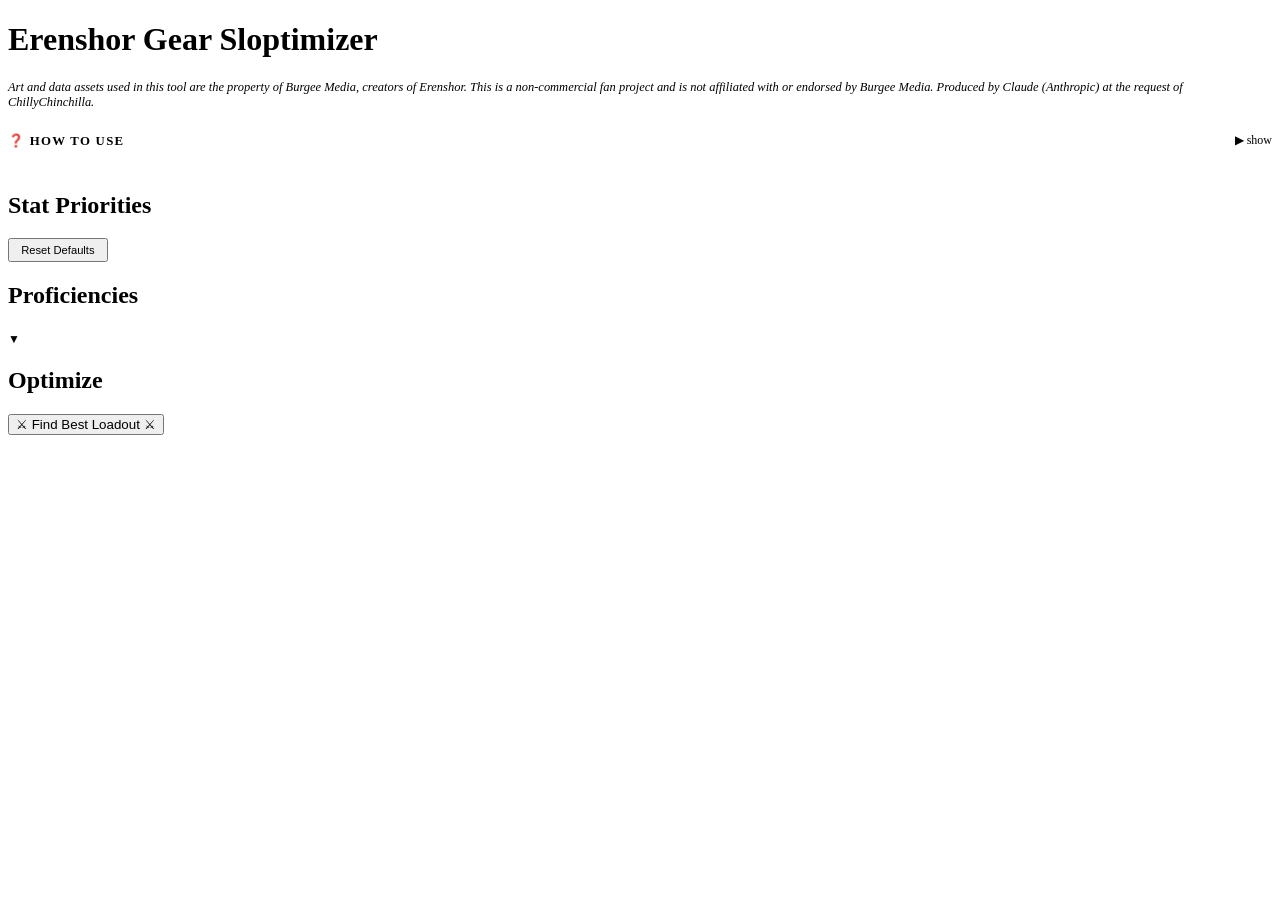
==== commit 48a92f26: "Removed the duplicate let weaponPref = 'any'; at line 1996. Added a comment in its place to note the" ====
--- a/index.html
+++ b/index.html
@@ -1,2006 +1,100 @@
 <!DOCTYPE html>
 <html lang="en">
+
 <head>
-<meta charset="UTF-8">
-<meta name="viewport" content="width=device-width, initial-scale=1.0">
-<title>Erenshor Gear Sloptimizer</title>
-<link href="https://fonts.googleapis.com/css2?family=Cinzel:wght@400;600;700&family=Crimson+Pro:ital,wght@0,300;0,400;1,300&display=swap" rel="stylesheet">
-<style>
-:root{--bg:#0a0805;--surface:#12100d;--surface2:#1a1712;--border:#2e2820;--border-glow:#8b6914;--gold:#c9a227;--gold-light:#e8c84a;--red:#9b2020;--red-light:#c94444;--blue:#2060a0;--blue-light:#4090d0;--text:#d4c4a0;--text-dim:#7a6e58;--text-bright:#f0e8cc;--green:#2a6a2a;--green-light:#4aaa4a}
-*{box-sizing:border-box;margin:0;padding:0}
-body{background:var(--bg);color:var(--text);font-family:'Crimson Pro',Georgia,serif;font-size:17px;min-height:100vh;background-image:radial-gradient(ellipse at 20% 0%,rgba(139,105,20,.08) 0%,transparent 50%),radial-gradient(ellipse at 80% 100%,rgba(100,40,20,.08) 0%,transparent 50%)}
-header{text-align:center;padding:2rem 1rem 1.5rem;border-bottom:1px solid var(--border);background:linear-gradient(180deg,rgba(139,105,20,.06) 0%,transparent 100%)}
-header::before{content:'⚔';display:block;font-size:1.8rem;margin-bottom:.4rem;opacity:.6}
-h1{font-family:'Cinzel',serif;font-size:1.9rem;font-weight:700;color:var(--gold);letter-spacing:.08em;text-shadow:0 0 30px rgba(201,162,39,.3)}
-.class-bar{display:flex;justify-content:center;gap:.5rem;flex-wrap:wrap;padding:1rem 1rem .5rem;border-bottom:1px solid var(--border);background:var(--surface)}
-.class-btn{font-family:'Cinzel',serif;font-size:.75rem;letter-spacing:.1em;text-transform:uppercase;padding:.45rem 1rem;border:1px solid var(--border);background:transparent;color:var(--text-dim);cursor:pointer;border-radius:3px;transition:all .15s}
-.class-btn:hover{border-color:var(--gold);color:var(--gold)}
-.class-btn.active{background:linear-gradient(135deg,rgba(139,105,20,.3),rgba(201,162,39,.15));border-color:var(--gold);color:var(--gold-light);box-shadow:0 0 12px rgba(139,105,20,.2)}
-.class-desc{text-align:center;font-style:italic;font-size:.85rem;color:var(--text-dim);padding:.5rem 1rem .75rem;background:var(--surface);border-bottom:1px solid var(--border)}
-.app{max-width:1200px;margin:0 auto;padding:2rem 1.5rem}
-.row{display:grid;grid-template-columns:1fr 1fr;gap:2rem;margin-bottom:2rem}
-@media(max-width:900px){.row{grid-template-columns:1fr}}
-@media(max-width:900px){#results-grid{grid-template-columns:1fr !important}}
-.panel{background:var(--surface);border:1px solid var(--border);border-radius:4px;overflow:hidden}
-.panel-header{background:linear-gradient(90deg,var(--surface2),transparent);border-bottom:1px solid var(--border);padding:.75rem 1.2rem;display:flex;align-items:center;justify-content:space-between}
-.panel-header h2{font-family:'Cinzel',serif;font-size:.9rem;font-weight:600;color:var(--gold);letter-spacing:.12em;text-transform:uppercase}
-.panel-body{padding:1.2rem}
-.stat-row{display:flex;align-items:center;gap:.75rem;margin-bottom:.75rem}
-.stat-label{width:160px;font-size:.9rem;color:var(--text-dim);flex-shrink:0;white-space:nowrap;overflow:hidden}
-.stat-label span{font-family:'Cinzel',serif;font-size:.75rem;color:var(--gold);margin-right:.3rem}
-.stat-slider{flex:1;-webkit-appearance:none;height:3px;background:var(--border);outline:none;border-radius:2px}
-.stat-slider::-webkit-slider-thumb{-webkit-appearance:none;width:14px;height:14px;background:var(--gold);border-radius:50%;cursor:pointer;box-shadow:0 0 6px rgba(201,162,39,.5)}
-.stat-value{width:30px;text-align:right;font-family:'Cinzel',serif;font-size:.8rem;color:var(--gold-light)}
-select{width:100%;background:var(--surface);border:1px solid var(--border);color:var(--text);font-family:'Crimson Pro',serif;font-size:.88rem;padding:.25rem .4rem;border-radius:2px;outline:none;cursor:pointer}
-select:focus{border-color:var(--gold)}
-.form-grid{display:grid;grid-template-columns:1fr 1fr;gap:.6rem}
-.form-field{display:flex;flex-direction:column;gap:.25rem}
-.form-field label{font-size:.78rem;color:var(--text-dim);font-family:'Cinzel',serif;letter-spacing:.08em}
-input[type=text],input[type=number]{background:var(--surface2);border:1px solid var(--border);color:var(--text-bright);font-family:'Crimson Pro',serif;font-size:.9rem;padding:.3rem .5rem;border-radius:2px;outline:none;width:100%}
-input:focus{border-color:var(--gold)}
-.btn{font-family:'Cinzel',serif;font-size:.78rem;letter-spacing:.12em;text-transform:uppercase;border:none;padding:.55rem 1.2rem;cursor:pointer;border-radius:2px;transition:all .15s}
-.btn-gold{background:linear-gradient(135deg,#b8901f,#d4a820);color:#1a1200;font-weight:700}
-.btn-gold:hover{background:linear-gradient(135deg,#c9a227,#e8c84a)}
-.btn-red{background:transparent;color:var(--red-light);border:1px solid var(--red);font-size:.7rem;padding:.2rem .5rem}
-.btn-red:hover{background:var(--red);color:#fff}
-.btn-blue{background:linear-gradient(135deg,#1a4a80,#2060a0);color:#c0e0ff;font-weight:700}
-.btn-blue:hover{background:linear-gradient(135deg,#2060a0,#4090d0)}
-.btn-ghost{background:transparent;border:1px solid var(--border);color:var(--text-dim)}
-.btn-ghost:hover{border-color:var(--gold);color:var(--gold)}
-.btn-row{display:flex;gap:.6rem;margin-top:.5rem;flex-wrap:wrap}
-.ai-input-row{display:flex;gap:.5rem;align-items:stretch;margin-bottom:.4rem}
-.ai-input-row input{flex:1}
-.ai-status{font-size:.82rem;color:var(--text-dim);font-style:italic;min-height:1.2em}
-.ai-status.loading{color:var(--blue-light)}.ai-status.success{color:var(--green-light)}.ai-status.error{color:var(--red-light)}
-.gear-list{max-height:300px;overflow-y:auto}
-.gear-item{display:flex;align-items:center;justify-content:space-between;padding:.4rem .6rem;border-bottom:1px solid var(--border);font-size:.88rem;animation:fadeIn .2s ease}
-@keyframes fadeIn{from{opacity:0;transform:translateY(-4px)}to{opacity:1;transform:none}}
-.gear-item:hover{background:rgba(139,105,20,.05)}
-.gear-item-name{color:var(--text-bright);flex:1;min-width:0;overflow:hidden;text-overflow:ellipsis;white-space:nowrap}
-.gear-item-slot{font-family:'Cinzel',serif;font-size:.62rem;color:var(--text-dim);margin:0 .5rem;text-transform:uppercase;white-space:nowrap;flex-shrink:0}
-.gear-item-stats{color:var(--gold);font-size:.78rem;margin-right:.5rem;flex-shrink:0;max-width:200px;overflow:hidden;text-overflow:ellipsis;white-space:nowrap}
-.filter-bar{display:flex;gap:.5rem;margin-bottom:.75rem;flex-wrap:wrap;align-items:center}
-.filter-bar label{font-size:.78rem;color:var(--text-dim);white-space:nowrap}
-.optimize-wrap{text-align:center;margin:1rem 0 2rem}
-.optimize-btn{font-family:'Cinzel',serif;font-size:1rem;letter-spacing:.15em;text-transform:uppercase;background:linear-gradient(135deg,#8b2020,#c94444);color:#ffe8e8;border:none;padding:.8rem 2.5rem;cursor:pointer;border-radius:3px;box-shadow:0 4px 20px rgba(155,32,32,.4);transition:all .2s;font-weight:700}
-.optimize-btn:hover{transform:translateY(-1px);box-shadow:0 6px 28px rgba(155,32,32,.6)}
-.tier-btn{font-family:'Cinzel',serif;font-size:.75rem;letter-spacing:.1em;padding:.45rem 1rem;border:1px solid var(--border);background:var(--surface2);color:var(--text-dim);cursor:pointer;border-radius:3px;transition:all .2s;text-transform:uppercase}
-.tier-btn:hover{border-color:var(--gold);color:var(--gold)}
-.tier-btn.active{background:linear-gradient(135deg,rgba(139,105,20,.25),rgba(193,155,50,.15));border-color:var(--gold);color:var(--gold-bright);box-shadow:0 0 10px rgba(139,105,20,.2)}
-.result-grid{display:grid;grid-template-columns:repeat(auto-fill,minmax(140px,1fr));gap:.75rem;margin-bottom:1.5rem;min-width:0}
-.result-slot{background:var(--surface2);border:1px solid var(--border);border-radius:3px;padding:.65rem .8rem;overflow:hidden;min-width:0;position:relative;transition:box-shadow .15s}
-.result-slot.equipped{border-color:var(--border-glow);box-shadow:0 0 10px rgba(139,105,20,.15);animation:none}
-.result-slot.locked{border-color:#c9a227;box-shadow:0 0 12px rgba(201,162,39,.25);animation:none}
-.result-slot.drag-over{border-color:var(--gold-light);box-shadow:0 0 16px rgba(232,200,74,.4);background:rgba(139,105,20,.12)}
-.result-slot.drag-reject{animation:shake .3s ease}
-@keyframes shake{0%,100%{transform:translateX(0)}20%{transform:translateX(-5px)}40%{transform:translateX(5px)}60%{transform:translateX(-3px)}80%{transform:translateX(3px)}}
-@keyframes slot-pulse{0%,100%{border-color:var(--border);box-shadow:none}50%{border-color:rgba(139,105,20,.5);box-shadow:0 0 8px rgba(139,105,20,.12)}}
-.result-slot:not(.equipped):not(.drag-over){animation:slot-pulse 3s ease-in-out infinite}
-.result-slot-name{font-family:'Cinzel',serif;font-size:.62rem;letter-spacing:.1em;color:var(--text-dim);text-transform:uppercase;margin-bottom:.2rem;white-space:nowrap;overflow:hidden;text-overflow:ellipsis}
-.result-slot-header{display:flex;align-items:center;justify-content:space-between;margin-bottom:.2rem}
-.lock-btn{background:none;border:none;cursor:pointer;font-size:.75rem;padding:0;line-height:1;opacity:.4;transition:opacity .15s;color:var(--gold)}
-.lock-btn:hover{opacity:1}
-.lock-btn.locked{opacity:1;color:var(--gold)}
-.clear-slot-btn{background:none;border:none;cursor:pointer;font-size:.65rem;padding:0;line-height:1;color:var(--text-dim);opacity:.5;transition:opacity .15s}
-.clear-slot-btn:hover{opacity:1;color:var(--red-light)}
-.result-item-name{font-size:.9rem;color:var(--text-bright);margin-bottom:.15rem;overflow-wrap:break-word;word-break:break-word;hyphens:auto}
-.result-item-stats{font-size:.78rem;color:var(--gold);overflow-wrap:break-word;word-break:break-all}
-.result-empty{font-style:italic;color:var(--text-dim);font-size:.82rem}
-.drop-hint{font-size:.72rem;color:var(--text-dim);font-style:italic;opacity:.5;text-align:center;padding:.3rem 0}
-.gear-item{display:flex;align-items:center;justify-content:space-between;padding:.4rem .6rem;border-bottom:1px solid var(--border);font-size:.88rem;animation:fadeIn .2s ease;cursor:grab}
-.gear-item:active{cursor:grabbing}
-.gear-item.dragging{opacity:.4}
-.loadout-controls{display:flex;gap:.6rem;flex-wrap:wrap;margin-bottom:1rem;align-items:center}
-.score-bar{background:var(--surface2);border:1px solid var(--border);border-radius:3px;padding:1rem 1.2rem;display:flex;align-items:center;gap:1.5rem;flex-wrap:wrap;margin-bottom:1rem}
-.score-label{font-family:'Cinzel',serif;font-size:.75rem;letter-spacing:.1em;color:var(--text-dim);text-transform:uppercase}
-.score-value{font-family:'Cinzel',serif;font-size:1.6rem;color:var(--gold-light);font-weight:700;text-shadow:0 0 20px rgba(232,200,74,.4)}
-.stat-total{display:flex;flex-direction:column;min-width:2.5rem}
-.stat-total-name{font-size:.72rem;color:var(--text-dim)}
-.stat-total-val{font-family:'Cinzel',serif;font-size:1rem;color:var(--text-bright)}
-.empty-state{text-align:center;padding:2rem;color:var(--text-dim);font-style:italic}
-.note{font-size:.83rem;color:var(--text-dim);font-style:italic;margin-bottom:.75rem;line-height:1.5}
-.tag{display:inline-block;font-family:'Cinzel',serif;font-size:.58rem;padding:.1rem .3rem;border-radius:2px;text-transform:uppercase;letter-spacing:.06em;margin-left:.3rem;vertical-align:middle}
-.tag-wiki{background:rgba(32,96,160,.25);color:var(--blue-light);border:1px solid var(--blue)}
-.tag-manual{background:rgba(42,106,42,.25);color:var(--green-light);border:1px solid var(--green)}
-hr.div{border:none;border-top:1px solid var(--border);margin:.85rem 0}
-::-webkit-scrollbar{width:4px}::-webkit-scrollbar-track{background:var(--surface)}::-webkit-scrollbar-thumb{background:var(--border-glow);border-radius:2px}
-/* Slot search modal */
-.slot-modal-backdrop{position:fixed;inset:0;background:rgba(0,0,0,.7);z-index:200;display:flex;align-items:center;justify-content:center;padding:1rem;backdrop-filter:blur(2px)}
-.slot-modal{background:var(--surface);border:1px solid var(--border-glow);border-radius:6px;width:100%;max-width:480px;box-shadow:0 16px 48px rgba(0,0,0,.7);overflow:hidden;animation:modalIn .15s ease}
-@keyframes modalIn{from{opacity:0;transform:translateY(-8px)}to{opacity:1;transform:none}}
-.slot-modal-header{padding:.75rem 1rem;border-bottom:1px solid var(--border);display:flex;align-items:center;justify-content:space-between;background:linear-gradient(90deg,var(--surface2),transparent)}
-.slot-modal-title{font-family:'Cinzel',serif;font-size:.8rem;letter-spacing:.12em;color:var(--gold);text-transform:uppercase}
-.slot-modal-close{background:none;border:none;color:var(--text-dim);cursor:pointer;font-size:1rem;line-height:1;padding:.1rem .3rem;border-radius:2px;transition:color .1s}
-.slot-modal-close:hover{color:var(--text-bright)}
-.slot-modal-search{padding:.65rem .9rem;border-bottom:1px solid var(--border)}
-.slot-modal-search input{width:100%;background:var(--surface2);border:1px solid var(--border-glow);color:var(--text-bright);font-family:'Crimson Pro',serif;font-size:1rem;padding:.4rem .6rem;border-radius:3px;outline:none}
-.slot-modal-results{max-height:320px;overflow-y:auto}
-.slot-modal-empty{padding:1.5rem;text-align:center;color:var(--text-dim);font-style:italic;font-size:.88rem}
-.smi{display:flex;align-items:baseline;gap:.6rem;padding:.5rem .9rem;border-bottom:1px solid var(--border);cursor:pointer;transition:background .1s}
-.smi:last-child{border-bottom:none}
-.smi:hover,.smi.active{background:rgba(139,105,20,.12)}
-.smi-name{color:var(--text-bright);font-size:.9rem;flex:1;min-width:0;overflow:hidden;text-overflow:ellipsis;white-space:nowrap}
-.smi-level{font-family:'Cinzel',serif;font-size:.6rem;color:var(--text-dim);flex-shrink:0}
-.smi-stats{font-size:.75rem;color:var(--gold);opacity:.8;flex-shrink:0;max-width:160px;overflow:hidden;text-overflow:ellipsis;white-space:nowrap}
-/* Slot cards clickable */
-.result-slot:not(.equipped):not(.locked){cursor:pointer}
-.result-slot.equipped:not(.locked){cursor:pointer}
-.result-slot:not(.equipped):hover .result-empty{color:var(--gold);opacity:.8}
-</style>
+  <meta charset="UTF-8">
+  <meta name="viewport" content="width=device-width, initial-scale=1.0">
+  <title>Erenshor Gear Sloptimizer</title>
+
+  <link
+    href="https://fonts.googleapis.com/css2?family=Cinzel:wght@400;600;700&family=Crimson+Pro:ital,wght@0,300;0,400;1,300&display=swap"
+    rel="stylesheet">
+
+  <!-- small transparent favicon to prevent automatic 404 request -->
+  <link rel="icon"
+    href="[data-uri]" />
+
+  <link rel="stylesheet" href="style.css">
 </head>
+
 <body>
-<header>
-  <h1>Erenshor Gear Sloptimizer</h1>
-  <p style="font-size:.78rem;color:var(--text-dim);font-style:italic;margin-top:.4rem">Produced by Claude (Anthropic) at the request of ChillyChinchilla</p>
-</header>
+  <div id="gear-tooltip"></div>
 
-<div class="class-bar" id="class-bar"></div>
-<div class="class-desc" id="class-desc"></div>
+  <header>
+    <h1>Erenshor Gear Sloptimizer</h1>
+    <p style="font-size:.78rem;color:var(--text-dim);font-style:italic;margin-top:.4rem">
+      Art and data assets used in this tool are the property of Burgee Media, creators of Erenshor. This is a
+      non-commercial fan project and is not affiliated with or endorsed by Burgee Media.
 
-<div class="app">
-  <div class="row">
-    <div class="panel">
-      <div class="panel-header">
-        <h2>Stat Weights</h2>
-        <button class="btn btn-ghost" style="font-size:.7rem;padding:.25rem .7rem" onclick="resetWeights()">Reset Defaults</button>
+      Produced by Claude (Anthropic) at the request of ChillyChinchilla.
+    </p>
+  </header>
+
+  <div class="class-bar" id="class-bar"></div>
+  <div class="class-desc" id="class-desc"></div>
+
+  <div class="app">
+    <div class="panel" style="margin-bottom:2rem">
+      <div class="panel-header" id="tutorial-header"
+        style="cursor:pointer;display:flex;justify-content:space-between;align-items:center;user-select:none">
+        <h2 style="font-size:.8rem;letter-spacing:.1em;color:var(--text-dim)">❓ HOW TO USE</h2>
+        <span class="chevron" style="font-size:.75rem;color:var(--text-dim)">▶ show</span>
       </div>
-      <div class="panel-body"><div id="stat-weights"></div></div>
+      <div class="tutorial-body"
+        style="display:none;padding:1rem 1.25rem;font-size:.82rem;line-height:1.8;color:var(--text-dim)">
+        <p><strong>1. Pick your class.</strong> The bar at the top sets your class and loads relevant gear.</p>
+        <p><strong>2. Find your best loadout.</strong> Set your level and click <em>Find Best Loadout</em>.</p>
+        <p><strong>3. Track your current gear.</strong> Fill in the Current Gear panel to see comparison scores.</p>
+      </div>
     </div>
-    <div class="panel">
-      <div class="panel-header" style="cursor:pointer;user-select:none" onclick="toggleAddItem()">
-        <h2>Add Custom Item</h2>
-        <span id="add-item-chevron" style="font-size:.75rem;color:var(--text-dim);transition:transform .25s;display:inline-block">▼</span>
+
+    <div class="row">
+      <div class="panel">
+        <div class="panel-header">
+          <h2>Stat Priorities</h2>
+          <button class="btn btn-ghost" style="font-size:.7rem;padding:.25rem .7rem" onclick="resetWeights()">Reset
+            Defaults</button>
+        </div>
+        <div class="panel-body">
+          <div id="stat-tier-panel"></div>
+        </div>
       </div>
-      <div id="add-item-body" style="display:none">
-        <div class="panel-body">
-          <p class="note">Look up any Erenshor item by name and AI will fill in the stats.</p>
-          <div class="ai-input-row">
-            <input type="text" id="ai-item-name" placeholder="Item name…" onkeydown="if(event.key==='Enter')aiLookup()">
-            <button class="btn btn-blue" onclick="aiLookup()" id="lookup-btn">✦ Lookup</button>
-          </div>
-          <div class="ai-status" id="ai-status"></div>
-          <hr class="div">
-          <div class="form-grid">
-            <div class="form-field" style="grid-column:1/-1"><label>Item Name</label><input type="text" id="item-name" placeholder="Name"></div>
-            <div class="form-field"><label>Slot</label>
-              <select id="item-slot">
-                <option>Head</option><option>Neck</option><option>Chest</option><option>Back</option>
-                <option>Arms</option><option>Waist</option><option>Legs</option><option>Feet</option>
-                <option>Hands</option><option>Wrist</option><option>Ring</option><option>Primary</option><option>Secondary</option><option>Aura</option>
-              </select>
-            </div>
-            <div class="form-field"><label>Level Req</label><input type="number" id="item-level" placeholder="1" min="1" max="100"></div>
-            <div id="stat-inputs" style="display:contents"></div>
-            <div class="btn-row" style="grid-column:1/-1">
-              <button class="btn btn-gold" onclick="addItemManual()">+ Add Item</button>
-              <button class="btn btn-ghost" onclick="clearForm()">Clear</button>
-            </div>
+      <div class="panel">
+        <div class="panel-header" style="cursor:pointer;user-select:none" onclick="toggleProfPanel()">
+          <h2>Proficiencies</h2>
+          <span id="prof-panel-chevron" style="font-size:.75rem;color:var(--text-dim)">▼</span>
+        </div>
+        <div id="prof-panel-body">
+          <div class="panel-body">
+            <div id="prof-table"></div>
           </div>
         </div>
       </div>
     </div>
+
+    <div class="panel" style="margin-bottom:2rem">
+      <div class="panel-header">
+        <h2>Optimize</h2>
+      </div>
+      <div class="panel-body" style="display:flex;flex-wrap:wrap;gap:1.5rem">
+        <button class="optimize-btn" onclick="optimizeAndScroll()">⚔ Find Best Loadout ⚔</button>
+      </div>
+    </div>
+
+    <div id="results">
+      <div id="results-grid" style="display:grid;grid-template-columns:1fr 1fr;gap:1.5rem;">
+        <div id="current-gear-panel"></div>
+        <div id="loadout-builder-panel"></div>
+      </div>
+    </div>
+
+    <div id="comparison-bar"></div>
   </div>
 
+  <script src="gear-data.js"></script>
 
-  <div class="panel" style="margin-bottom:2rem">
-    <div class="panel-header">
-      <h2>Optimize</h2>
-    </div>
-    <div class="panel-body" style="display:flex;flex-wrap:wrap;align-items:flex-start;gap:1.5rem">
-      <div class="tier-selector" style="flex:1;min-width:220px">
-        <div style="font-family:'Cinzel',serif;font-size:.7rem;letter-spacing:.12em;color:var(--text-dim);text-transform:uppercase;margin-bottom:.5rem">Item Quality</div>
-        <div style="display:flex;gap:.5rem;flex-wrap:wrap">
-          <button class="tier-btn active" id="tier-base" onclick="setTier('base')">⚔ Base</button>
-          <button class="tier-btn" id="tier-blessed" onclick="setTier('blessed')">✦ Blessed</button>
-          <button class="tier-btn" id="tier-double" onclick="setTier('double')">✦✦ Godly</button>
-        </div>
-        <p class="note" style="margin-top:.5rem;font-size:.75rem" id="tier-note">Optimizing with base item stats.</p>
-      </div>
-      <div style="display:flex;flex-direction:column;gap:.4rem">
-        <div style="display:flex;align-items:center;gap:.6rem">
-          <label style="font-size:.78rem;color:var(--text-dim);white-space:nowrap;font-family:'Cinzel',serif;letter-spacing:.08em">Max Level:</label>
-          <input type="number" id="filter-level" placeholder="Any" oninput="renderGearList()" style="max-width:70px">
-        </div>
-        <p class="note" style="font-size:.72rem">Restricts to gear at or below this level</p>
-      </div>
-      <div style="display:flex;align-items:center">
-        <button class="optimize-btn" onclick="optimizeAndScroll()" style="padding:.7rem 2rem;font-size:.9rem">⚔ Find Best Loadout ⚔</button>
-      </div>
-    </div>
-  </div>
+  <script src="script.js"></script>
 
+</body>
 
-  <div id="results" style="margin-bottom:1rem">
-    <div id="results-grid" style="display:grid;grid-template-columns:1fr 1fr;gap:1.5rem;align-items:start">
-      <div id="current-gear-panel"></div>
-      <div id="loadout-builder-panel"></div>
-    </div>
-  </div>
-  <div id="comparison-bar" style="margin-bottom:2rem"></div>
-
-  <div class="panel" style="margin-bottom:2rem">
-    <div class="panel-header" style="cursor:pointer;user-select:none" onclick="toggleGearDb()">
-      <h2>Gear Database <span style="font-weight:400;color:var(--text-dim)" id="gear-count">(0 items)</span></h2>
-      <span id="gear-db-chevron" style="font-size:.75rem;color:var(--text-dim);transition:transform .25s;display:inline-block">▶</span>
-    </div>
-    <div id="gear-db-body" style="display:none">
-      <div class="panel-body" style="padding:.75rem 1.2rem">
-        <div class="filter-bar">
-          <label>Search:</label>
-          <input type="text" id="filter-name" placeholder="Name…" oninput="renderGearList()" style="max-width:180px">
-          <select id="filter-slot" onchange="renderGearList()" style="max-width:140px">
-            <option value="">All Slots</option>
-            <option>Head</option><option>Neck</option><option>Chest</option><option>Back</option><option>Arms</option>
-            <option>Waist</option><option>Legs</option><option>Feet</option><option>Hands</option>
-            <option>Wrist</option><option>Ring</option><option>Primary</option><option>Secondary</option><option>Aura</option>
-          </select>
-          <button class="btn btn-ghost" style="font-size:.7rem;padding:.25rem .7rem;color:var(--red-light);border-color:var(--red)" onclick="clearAllGear();event.stopPropagation()">Clear All</button>
-        </div>
-      </div>
-      <div class="gear-list" id="gear-list"></div>
-    </div>
-  </div>
-</div>
-
-<script>
-const WIKI_GEAR = [
-  {name:'Cloth Sleeves',slot:'Arms',lvl:1,stats:{},classes:['Arcanist','Druid','Paladin','Reaver','Stormcaller','Windblade']},
-  {name:'Tattered Leather Sleeves',slot:'Arms',lvl:1,stats:{},classes:['Druid','Paladin','Reaver','Stormcaller','Windblade']},
-  {name:'Solunarian Armguard',slot:'Arms',lvl:10,stats:{str:8,end:3,dex:3},classes:['Paladin']},
-  {name:'Polished Steel Armguards',slot:'Arms',lvl:12,stats:{str:4,end:4,dex:2,agi:2},classes:['Paladin','Reaver','Windblade']},
-  {name:'Fungus Covered Armband',slot:'Arms',lvl:17,stats:{str:5,dex:5,int:8,wis:8},classes:['Arcanist','Druid','Paladin','Reaver','Stormcaller','Windblade']},
-  {name:'Boatman\'s Armband',slot:'Arms',lvl:18,stats:{str:5,end:2,dex:8,agi:5,cha:10},classes:['Arcanist','Druid','Stormcaller','Windblade']},
-  {name:'Desert Silk Sleeves',slot:'Arms',lvl:18,stats:{str:5,end:5,dex:8,agi:5,int:5,wis:5,cha:3},classes:['Arcanist','Druid','Stormcaller','Windblade']},
-  {name:'Exoskeletal Spaulders',slot:'Arms',lvl:18,stats:{str:4,end:5,dex:4,agi:5,int:5,wis:5},classes:['Arcanist','Druid','Stormcaller','Windblade']},
-  {name:'Ancient Guardian Sleeve',slot:'Arms',lvl:19,stats:{str:5,dex:5},classes:['Paladin','Reaver']},
-  {name:'Flaming Vambraces',slot:'Arms',lvl:19,stats:{str:20,dex:5,agi:5},classes:['Paladin','Reaver','Stormcaller','Windblade']},
-  {name:'Islander Bandit Armwrap',slot:'Arms',lvl:2,stats:{str:2,dex:2},classes:['Arcanist','Druid','Paladin','Reaver','Stormcaller','Windblade']},
-  {name:'Battlemage Sleeves',slot:'Arms',lvl:24,stats:{str:12,int:12},classes:['Paladin','Reaver','Stormcaller','Windblade']},
-  {name:'Chewed Armwraps',slot:'Arms',lvl:22,stats:{str:12,dex:5,agi:5},classes:['Paladin','Reaver','Stormcaller','Windblade']},
-  {name:'Dueling Armguards',slot:'Arms',lvl:22,stats:{str:5,dex:10,agi:10},classes:['Druid','Paladin','Reaver','Stormcaller','Windblade']},
-  {name:'Intricate Sleeves',slot:'Arms',lvl:24,stats:{dex:8,agi:5,int:12,wis:12,cha:7,res:1},classes:['Arcanist','Druid','Stormcaller','Windblade']},
-  {name:'Vaporous Armguard',slot:'Arms',lvl:24,stats:{str:10,end:4,dex:15,agi:5,wis:5},classes:['Paladin','Reaver','Stormcaller']},
-  {name:'Charred Sleeves',slot:'Arms',lvl:25,stats:{str:10,dex:10,agi:2,wis:2,cha:2,res:1},classes:['Paladin','Reaver','Windblade']},
-  {name:'Gifted Sleeves',slot:'Arms',lvl:25,stats:{str:5,end:4,int:20,wis:15,cha:10,res:1},classes:['Arcanist','Druid','Stormcaller']},
-  {name:'Priel Steel Armguards',slot:'Arms',lvl:28,stats:{str:15,end:8,dex:15,agi:8},classes:['Paladin','Reaver','Windblade']},
-  {name:'Azynthian Armguards',slot:'Arms',lvl:30,stats:{str:20,dex:20,wis:5,cha:5,res:1},classes:['Druid','Paladin','Reaver','Stormcaller','Windblade']},
-  {name:'Braxonian Leather Sleeves',slot:'Arms',lvl:31,stats:{str:15,end:5,dex:15,agi:10,wis:10},classes:['Druid','Stormcaller','Windblade']},
-  {name:'Braxonian Royal Armband',slot:'Arms',lvl:31,stats:{str:5,end:5,dex:5,agi:5,int:15,wis:10,res:1},classes:['Arcanist','Stormcaller']},
-  {name:'Braxonian Spaulders',slot:'Arms',lvl:31,stats:{str:15,dex:10,agi:10},classes:['Paladin','Reaver']},
-  {name:'Feathery Vambraces',slot:'Arms',lvl:31,stats:{end:10,dex:10,agi:15,wis:10,cha:10},classes:['Druid','Stormcaller','Windblade']},
-  {name:'Dreamy Sleeves',slot:'Arms',lvl:35,stats:{str:5,end:5,dex:10,agi:5,int:15,wis:10,cha:5},classes:['Arcanist','Druid','Paladin','Reaver','Stormcaller','Windblade']},
-  {name:'Armbands of Order',slot:'Arms',lvl:36,stats:{str:5,end:5,dex:20,agi:20,int:5,wis:5,cha:5,res:2},classes:['Arcanist','Druid','Paladin','Reaver','Stormcaller','Windblade']},
-  {name:'Crested Spaulders',slot:'Arms',lvl:36,stats:{str:12,end:12,dex:12,wis:5,cha:5,res:1},classes:['Paladin','Reaver']},
-  {name:'Age-Old Armlet',slot:'Arms',lvl:37,stats:{str:15,end:15,dex:25,agi:15,int:5,wis:5,cha:5},classes:['Paladin','Reaver','Stormcaller','Windblade']},
-  {name:'Armband of Generals',slot:'Arms',lvl:37,stats:{str:20,end:10,dex:5,cha:10,res:1},classes:['Paladin','Reaver','Stormcaller','Windblade']},
-  {name:'Bonebanded Armguard',slot:'Arms',lvl:39,stats:{end:12,dex:12,int:25,wis:5,cha:10,res:2},classes:['Arcanist','Stormcaller']},
-  {name:'Armguards of Presence',slot:'Arms',lvl:39,stats:{str:15,end:10,dex:15,int:15,wis:5,cha:10,res:1},classes:['Paladin','Stormcaller','Windblade']},
-  {name:'Daggersilk Sleeves',slot:'Arms',lvl:5,stats:{int:2,wis:2,res:1},classes:['Arcanist','Druid','Paladin','Reaver','Stormcaller','Windblade']},
-  {name:'Shivering Leather Sleeves',slot:'Arms',lvl:5,stats:{str:2,dex:2,wis:2},classes:['Druid','Paladin','Reaver','Stormcaller','Windblade']},
-  {name:'Aged Plate Sleeves',slot:'Arms',lvl:6,stats:{str:5,dex:5},classes:['Paladin','Reaver','Windblade']},
-  {name:'Azure Plate Vambraces',slot:'Arms',lvl:6,stats:{},classes:['Paladin','Reaver','Windblade']},
-  {name:'Archer\'s Vambrace',slot:'Arms',lvl:8,stats:{end:2,dex:6},classes:['Paladin','Reaver','Stormcaller','Windblade']},
-  {name:'Etched Armlet',slot:'Arms',lvl:8,stats:{str:3,end:3,dex:3},classes:['Paladin','Reaver','Stormcaller','Windblade']},
-  {name:'Faerie Sleeves',slot:'Arms',lvl:8,stats:{int:5,wis:5,cha:5},classes:['Arcanist','Druid','Stormcaller']},
-  {name:'Vinewrapped Vambracers',slot:'Arms',lvl:9,stats:{int:4,wis:4,cha:2},classes:['Arcanist','Druid','Stormcaller']},
-  {name:'Aged Prism',slot:'Aura',lvl:22,stats:{},classes:['Arcanist','Druid','Paladin','Reaver','Stormcaller','Windblade']},
-  {name:'Ancient Presence',slot:'Aura',lvl:35,stats:{},classes:['Arcanist','Druid','Paladin','Reaver','Stormcaller','Windblade']},
-  {name:'Gift of Azynthi',slot:'Aura',lvl:37,stats:{},classes:['Arcanist','Druid','Stormcaller','Windblade']},
-  {name:'Spark of Light',slot:'Aura',lvl:1,stats:{},classes:['Arcanist']},
-  {name:'Essence of Flame',slot:'Aura',lvl:7,stats:{},classes:['Arcanist']},
-  {name:'Glow of Eternity',slot:'Aura',lvl:14,stats:{},classes:['Arcanist']},
-  {name:'Flame of the Redemption',slot:'Aura',lvl:21,stats:{},classes:['Arcanist']},
-  {name:'Pyre of the Cleansed',slot:'Aura',lvl:35,stats:{},classes:['Arcanist']},
-  {name:'Corruption of Sivakaya',slot:'Aura',lvl:20,stats:{},classes:['Arcanist','Druid','Paladin','Reaver','Stormcaller','Windblade']},
-  {name:'Sprout',slot:'Aura',lvl:1,stats:{},classes:['Druid']},
-  {name:'Bloom',slot:'Aura',lvl:7,stats:{},classes:['Druid']},
-  {name:'Wilt',slot:'Aura',lvl:18,stats:{},classes:['Druid']},
-  {name:'Decay',slot:'Aura',lvl:29,stats:{},classes:['Druid']},
-  {name:'Gem of Echoes',slot:'Aura',lvl:28,stats:{},classes:['Arcanist','Druid','Paladin','Reaver','Stormcaller','Windblade']},
-  {name:'Hallows Eve',slot:'Aura',lvl:55,stats:{},classes:['Arcanist','Druid','Paladin','Reaver','Stormcaller','Windblade']},
-  {name:'Chunk of Living Stone',slot:'Aura',lvl:22,stats:{},classes:['Arcanist','Druid','Paladin','Reaver','Stormcaller','Windblade']},
-  {name:'Amber\'s Gift',slot:'Aura',lvl:14,stats:{},classes:['Arcanist','Druid','Paladin','Reaver','Stormcaller','Windblade']},
-  {name:'Falling Shadow',slot:'Aura',lvl:1,stats:{},classes:['Reaver']},
-  {name:'Looming Void',slot:'Aura',lvl:1,stats:{},classes:['Reaver']},
-  {name:'End of Life',slot:'Aura',lvl:1,stats:{},classes:['Reaver']},
-  {name:'Evacuate Soul',slot:'Aura',lvl:1,stats:{},classes:['Reaver']},
-  {name:'Dawn\'s Light',slot:'Aura',lvl:1,stats:{},classes:['Paladin']},
-  {name:'Morning Glow',slot:'Aura',lvl:7,stats:{},classes:['Paladin']},
-  {name:'Rising Moon',slot:'Aura',lvl:18,stats:{},classes:['Paladin']},
-  {name:'Eclipse',slot:'Aura',lvl:33,stats:{},classes:['Paladin']},
-  {name:'Spirit of the Steed',slot:'Aura',lvl:20,stats:{},classes:['Arcanist','Druid','Paladin','Reaver','Stormcaller','Windblade']},
-  {name:'Rolling Clouds',slot:'Aura',lvl:1,stats:{},classes:['Stormcaller']},
-  {name:'Falling Rain',slot:'Aura',lvl:7,stats:{},classes:['Stormcaller']},
-  {name:'Distant Thunder',slot:'Aura',lvl:18,stats:{},classes:['Stormcaller']},
-  {name:'Lightning Strike',slot:'Aura',lvl:28,stats:{},classes:['Stormcaller']},
-  {name:'Sage\'s Trinket',slot:'Aura',lvl:28,stats:{},classes:['Arcanist','Druid','Paladin','Reaver','Stormcaller','Windblade']},
-  {name:'Scent of the Sea',slot:'Aura',lvl:1,stats:{},classes:['Windblade']},
-  {name:'Force of the Sea',slot:'Aura',lvl:7,stats:{},classes:['Windblade']},
-  {name:'Freedom of the Sky',slot:'Aura',lvl:18,stats:{},classes:['Windblade']},
-  {name:'Whispers of Wind',slot:'Aura',lvl:28,stats:{},classes:['Windblade']},
-  {name:'Wisp\'s Presence',slot:'Aura',lvl:28,stats:{},classes:['Arcanist','Druid','Paladin','Reaver','Stormcaller','Windblade']},
-  {name:'Backplate',slot:'Back',lvl:11,stats:{str:5,end:5,int:5,res:1},classes:['Druid','Paladin','Reaver','Stormcaller','Windblade']},
-  {name:'Call To Arms',slot:'Back',lvl:12,stats:{end:2,dex:2,int:4,wis:4},classes:['Arcanist','Druid','Paladin','Reaver','Stormcaller','Windblade']},
-  {name:'Gambler\'s Cape',slot:'Back',lvl:13,stats:{str:5,agi:5,int:2,wis:2,cha:10},classes:['Arcanist','Druid','Paladin','Reaver','Stormcaller','Windblade']},
-  {name:'Fungal Scab Cape',slot:'Back',lvl:15,stats:{str:4,end:4,int:2,wis:2},classes:['Arcanist','Druid','Paladin','Reaver','Stormcaller','Windblade']},
-  {name:'Cape of the Sands',slot:'Back',lvl:17,stats:{},classes:['Arcanist','Druid','Paladin','Reaver','Stormcaller','Windblade']},
-  {name:'Seawashed Cloak',slot:'Back',lvl:17,stats:{str:5,end:5,agi:5},classes:['Arcanist','Druid','Paladin','Reaver','Stormcaller','Windblade']},
-  {name:'Distinguished Cape',slot:'Back',lvl:19,stats:{str:8,end:5,dex:3,wis:3},classes:['Arcanist','Druid','Paladin','Reaver','Stormcaller','Windblade']},
-  {name:'Dreamthread Wings',slot:'Back',lvl:23,stats:{end:2,dex:2,int:5,wis:12,cha:5},classes:['Arcanist','Druid','Paladin','Reaver','Stormcaller','Windblade']},
-  {name:'Honor Strip',slot:'Back',lvl:19,stats:{str:7,end:7,dex:7},classes:['Paladin','Reaver','Stormcaller','Windblade']},
-  {name:'Layer Cape',slot:'Back',lvl:19,stats:{dex:5,int:10,wis:5,cha:10},classes:['Arcanist','Druid','Paladin','Reaver','Stormcaller','Windblade']},
-  {name:'Lost Cape',slot:'Back',lvl:20,stats:{str:5,end:5,dex:5,int:5,wis:5,cha:5,res:2},classes:['Arcanist','Druid','Paladin','Reaver','Stormcaller','Windblade']},
-  {name:'Ritual Cape',slot:'Back',lvl:24,stats:{str:8,end:8,dex:8},classes:['Arcanist','Druid','Paladin','Reaver','Stormcaller','Windblade']},
-  {name:'Tamer\'s Pack',slot:'Back',lvl:24,stats:{str:10,end:10,cha:5},classes:['Paladin','Reaver','Stormcaller','Windblade']},
-  {name:'Feathered Cape',slot:'Back',lvl:26,stats:{int:8,wis:8,cha:4},classes:['Arcanist','Druid','Paladin','Reaver','Stormcaller','Windblade']},
-  {name:'Flowing Cloak',slot:'Back',lvl:26,stats:{str:8,int:8,wis:8,cha:8,res:1},classes:['Arcanist','Druid','Paladin','Reaver','Stormcaller','Windblade']},
-  {name:'Blue Leaf Cape',slot:'Back',lvl:27,stats:{str:10,end:10,dex:15},classes:['Arcanist','Druid','Paladin','Reaver','Stormcaller','Windblade']},
-  {name:'Red Leaf Cape',slot:'Back',lvl:27,stats:{dex:10,int:15,wis:15,res:1},classes:['Arcanist','Druid','Paladin','Reaver','Stormcaller','Windblade']},
-  {name:'Abyssal Shell',slot:'Back',lvl:28,stats:{res:2},classes:['Arcanist','Druid','Paladin','Reaver','Stormcaller','Windblade']},
-  {name:'Arboreal Cape',slot:'Back',lvl:30,stats:{dex:10,agi:10,int:10,wis:10},classes:['Arcanist','Druid','Paladin','Reaver','Stormcaller','Windblade']},
-  {name:'Lifewind',slot:'Back',lvl:30,stats:{end:15,int:10,res:2},classes:['Arcanist','Druid','Paladin','Reaver','Stormcaller','Windblade']},
-  {name:'Night Wave',slot:'Back',lvl:30,stats:{int:10,wis:10,cha:10,res:2},classes:['Arcanist','Druid','Paladin','Reaver','Stormcaller','Windblade']},
-  {name:'Braxonian Cape',slot:'Back',lvl:32,stats:{str:15,dex:8,agi:8,int:20,wis:8,cha:5},classes:['Arcanist','Druid','Paladin','Reaver','Stormcaller','Windblade']},
-  {name:'Assassin\'s Bane',slot:'Back',lvl:33,stats:{str:8,end:8,int:8,wis:8,res:1},classes:['Paladin','Reaver','Windblade']},
-  {name:'Nightbane',slot:'Back',lvl:33,stats:{str:10,dex:12,agi:12,int:5,wis:20,cha:5,res:3},classes:['Arcanist','Druid','Paladin','Reaver','Stormcaller','Windblade']},
-  {name:'Shadowclasp',slot:'Back',lvl:39,stats:{str:20,agi:5,int:20,cha:10,res:1},classes:['Arcanist','Druid','Paladin','Reaver','Stormcaller','Windblade']},
-  {name:'Wingwoven Cape',slot:'Back',lvl:33,stats:{dex:12,agi:20,int:12,wis:12,res:3},classes:['Arcanist','Druid','Paladin','Reaver','Stormcaller','Windblade']},
-  {name:'Azynthian Cape',slot:'Back',lvl:35,stats:{str:5,agi:10,int:20,wis:20,cha:10},classes:['Arcanist','Druid','Paladin','Reaver','Stormcaller','Windblade']},
-  {name:'Sivakayan Wings',slot:'Back',lvl:37,stats:{str:25,end:15,dex:25,int:5,wis:5,cha:5},classes:['Arcanist','Druid','Paladin','Reaver','Stormcaller','Windblade']},
-  {name:'Wardwarped Cape',slot:'Back',lvl:37,stats:{str:5,end:5,dex:15,agi:5,int:20,wis:20,cha:5,res:1},classes:['Arcanist','Druid','Paladin','Reaver','Stormcaller','Windblade']},
-  {name:'Plaguewind',slot:'Back',lvl:38,stats:{str:25,dex:15,agi:15,int:5,wis:5,res:3},classes:['Arcanist','Druid','Paladin','Reaver','Stormcaller','Windblade']},
-  {name:'Old Torn Cape',slot:'Back',lvl:4,stats:{},classes:['Arcanist','Druid','Paladin','Reaver','Stormcaller','Windblade']},
-  {name:'Verdant Embrace',slot:'Back',lvl:39,stats:{str:20,dex:5,agi:5,int:20,wis:10,res:3},classes:['Arcanist','Druid','Paladin','Reaver','Stormcaller','Windblade']},
-  {name:'Lightkeeper\'s Cape',slot:'Back',lvl:6,stats:{cha:5,res:1},classes:['Paladin','Reaver','Stormcaller','Windblade']},
-  {name:'Priel Standard',slot:'Back',lvl:6,stats:{dex:1,agi:1,int:1,wis:1,cha:5},classes:['Arcanist','Druid','Paladin','Reaver','Stormcaller','Windblade']},
-  {name:'Satin Cloak',slot:'Back',lvl:6,stats:{agi:2,int:2,wis:2},classes:['Arcanist','Druid','Paladin','Reaver','Stormcaller','Windblade']},
-  {name:'Rottenfoot Sash',slot:'Waist',lvl:10,stats:{dex:4,int:4},classes:['Arcanist','Druid','Stormcaller']},
-  {name:'Ogreskin Cord',slot:'Waist',lvl:11,stats:{agi:3,int:3,wis:3},classes:['Arcanist','Druid','Paladin','Reaver','Stormcaller','Windblade']},
-  {name:'Molorai Utility Belt',slot:'Waist',lvl:13,stats:{str:3,dex:3,agi:3},classes:['Arcanist','Druid','Paladin','Reaver','Stormcaller','Windblade']},
-  {name:'Twilight Belt',slot:'Waist',lvl:15,stats:{dex:4,int:3,wis:3,res:1},classes:['Druid','Stormcaller','Windblade']},
-  {name:'Braxonian Sash',slot:'Waist',lvl:17,stats:{end:10,int:5,wis:5,res:1},classes:['Arcanist','Stormcaller']},
-  {name:'Reinforced Scale Belt',slot:'Waist',lvl:17,stats:{},classes:['Paladin','Reaver','Windblade']},
-  {name:'Toxic Strap',slot:'Waist',lvl:18,stats:{dex:10},classes:['Arcanist','Druid','Paladin','Reaver','Stormcaller','Windblade']},
-  {name:'Sash of the Lost Guard',slot:'Waist',lvl:19,stats:{agi:8,int:4,wis:4,cha:4,res:1},classes:['Arcanist','Druid','Stormcaller','Windblade']},
-  {name:'Spectral Silk Belt',slot:'Waist',lvl:19,stats:{str:5,agi:8,res:1},classes:['Arcanist','Druid','Paladin','Reaver','Stormcaller','Windblade']},
-  {name:'Beast Harness',slot:'Waist',lvl:2,stats:{str:2,end:2,dex:2,cha:2},classes:['Arcanist','Druid','Paladin','Reaver','Stormcaller','Windblade']},
-  {name:'Braided Belt',slot:'Waist',lvl:2,stats:{str:1,end:1},classes:['Arcanist','Druid','Paladin','Reaver','Stormcaller','Windblade']},
-  {name:'Metal Girdle',slot:'Waist',lvl:2,stats:{dex:2,cha:2},classes:['Arcanist','Druid','Paladin','Reaver','Stormcaller','Windblade']},
-  {name:'Lost Girdle',slot:'Waist',lvl:20,stats:{str:6,end:6},classes:['Arcanist','Druid','Paladin','Reaver','Stormcaller','Windblade']},
-  {name:'Prismatic Warcord',slot:'Waist',lvl:20,stats:{str:5,end:8,dex:5,agi:5},classes:['Arcanist','Druid','Paladin','Reaver','Stormcaller','Windblade']},
-  {name:'Tarnished Steel Belt',slot:'Waist',lvl:20,stats:{},classes:['Arcanist','Druid','Paladin','Reaver','Stormcaller','Windblade']},
-  {name:'Ghostly Sash',slot:'Waist',lvl:23,stats:{res:3},classes:['Arcanist','Druid','Paladin','Reaver','Stormcaller','Windblade']},
-  {name:'Malaroth Sinew Cord',slot:'Waist',lvl:23,stats:{str:3,end:3,int:4,wis:4,res:1},classes:['Arcanist','Druid','Paladin','Reaver','Stormcaller','Windblade']},
-  {name:'Stabilizing Belt',slot:'Waist',lvl:24,stats:{str:5,end:5},classes:['Paladin','Reaver','Windblade']},
-  {name:'Woven Stone Belt',slot:'Waist',lvl:24,stats:{str:7,end:10,dex:7,res:1},classes:['Druid','Paladin','Reaver','Stormcaller','Windblade']},
-  {name:'Belt of Ages',slot:'Waist',lvl:25,stats:{str:7,wis:14,res:1},classes:['Arcanist','Druid','Paladin','Reaver','Stormcaller','Windblade']},
-  {name:'Gut Cord',slot:'Waist',lvl:25,stats:{str:7,dex:7,int:7,wis:7},classes:['Arcanist','Druid','Paladin','Reaver','Stormcaller','Windblade']},
-  {name:'Coiling Belt',slot:'Waist',lvl:28,stats:{str:10,end:10,dex:10},classes:['Arcanist','Druid','Paladin','Reaver','Stormcaller','Windblade']},
-  {name:'Empath\'s Cord',slot:'Waist',lvl:28,stats:{wis:25,res:2},classes:['Arcanist','Druid','Paladin','Reaver','Stormcaller','Windblade']},
-  {name:'Flowing Blight Silk Sash',slot:'Waist',lvl:28,stats:{str:5,end:5,dex:5,agi:5,int:5,wis:5},classes:['Arcanist','Druid','Paladin','Reaver','Stormcaller','Windblade']},
-  {name:'Gem Adorned Belt',slot:'Waist',lvl:28,stats:{dex:15,agi:15,res:2},classes:['Arcanist','Druid','Paladin','Reaver','Stormcaller','Windblade']},
-  {name:'Granite Belt',slot:'Waist',lvl:28,stats:{str:20,end:15,dex:5,int:7,wis:7},classes:['Druid','Paladin','Reaver','Stormcaller','Windblade']},
-  {name:'Worn Wolf Collar',slot:'Neck',lvl:3,stats:{str:3,end:3,dex:2,agi:2},classes:['Arcanist','Druid','Paladin','Reaver','Stormcaller','Windblade']},
-  {name:'Famish',slot:'Waist',lvl:30,stats:{str:10,end:10,dex:5,agi:10,cha:5,res:1},classes:['Paladin','Reaver','Windblade']},
-  {name:'Charmed Belt',slot:'Waist',lvl:31,stats:{end:10,agi:15,int:5,wis:5,cha:20,res:3},classes:['Arcanist','Druid','Paladin','Reaver','Stormcaller','Windblade']},
-  {name:'Polished Steel Belt',slot:'Waist',lvl:33,stats:{str:3,end:3},classes:['Arcanist','Druid','Paladin','Reaver','Stormcaller','Windblade']},
-  {name:'Royal Waistband',slot:'Waist',lvl:31,stats:{agi:10,int:10,wis:10},classes:['Arcanist','Druid','Paladin','Reaver','Stormcaller','Windblade']},
-  {name:'Sableheart\'s Harness',slot:'Waist',lvl:31,stats:{str:8,end:8,dex:8,agi:8,res:5},classes:['Arcanist','Druid','Paladin','Reaver','Stormcaller','Windblade']},
-  {name:'Steadfast Girdle',slot:'Waist',lvl:31,stats:{str:5,end:12,dex:12,agi:5},classes:['Paladin','Reaver','Windblade']},
-  {name:'Stilling Cord',slot:'Waist',lvl:33,stats:{dex:12,int:12,wis:12,res:1},classes:['Arcanist','Druid','Paladin','Reaver','Stormcaller','Windblade']},
-  {name:'Centering Cord',slot:'Waist',lvl:34,stats:{str:15,dex:10,int:15,wis:15,cha:5,res:4},classes:['Arcanist','Druid','Paladin','Reaver','Stormcaller','Windblade']},
-  {name:'Exalted Belt',slot:'Waist',lvl:34,stats:{str:10,end:10,dex:10,agi:10,int:5,wis:25,cha:25,res:6},classes:['Druid','Stormcaller']},
-  {name:'Swampy Loincloth',slot:'Waist',lvl:35,stats:{str:3,end:3,dex:3,cha:-10},classes:['Arcanist','Druid','Paladin','Reaver','Stormcaller','Windblade']},
-  {name:'Bonestudded Belt',slot:'Waist',lvl:5,stats:{int:5,wis:5},classes:['Druid']},
-  {name:'Stalwart Belt',slot:'Waist',lvl:5,stats:{str:5,end:3},classes:['Arcanist','Druid','Paladin','Reaver','Stormcaller','Windblade']},
-  {name:'Breezeworn Sash',slot:'Waist',lvl:6,stats:{int:5,res:1},classes:['Arcanist','Stormcaller']},
-  {name:'Sylvan Cord',slot:'Waist',lvl:6,stats:{int:1,wis:3},classes:['Druid','Stormcaller']},
-  {name:'Sailor\'s Belt',slot:'Waist',lvl:9,stats:{},classes:['Arcanist','Druid','Paladin','Reaver','Stormcaller','Windblade']},
-  {name:'Molorai Bow',slot:'Primary',lvl:14,stats:{str:3,dex:6},classes:['Stormcaller'],twoHanded:true},
-  {name:'Recurve Bow',slot:'Primary',lvl:11,stats:{str:2,dex:2,cha:2},classes:['Stormcaller'],twoHanded:true},
-  {name:'Seastring',slot:'Primary',lvl:14,stats:{str:3,dex:5,int:5},classes:['Stormcaller'],twoHanded:true},
-  {name:'Humanbone',slot:'Primary',lvl:14,stats:{str:6,dex:3,agi:3,int:3},classes:['Stormcaller'],twoHanded:true},
-  {name:'Traveler\'s Bow',slot:'Primary',lvl:2,stats:{},classes:['Stormcaller'],twoHanded:true},
-  {name:'Merosavillian Bow',slot:'Primary',lvl:21,stats:{str:4,dex:6,agi:4,int:4},classes:['Stormcaller'],twoHanded:true},
-  {name:'Spectral Bow',slot:'Primary',lvl:24,stats:{str:6,dex:7,agi:4,int:7},classes:['Stormcaller'],twoHanded:true},
-  {name:'Braxonian Bow',slot:'Primary',lvl:28,stats:{str:15,dex:18,agi:18,int:5},classes:['Stormcaller'],twoHanded:true},
-  {name:'Deathgiver',slot:'Primary',lvl:30,stats:{str:30,dex:15,agi:15,int:10,res:1},classes:['Stormcaller'],twoHanded:true},
-  {name:'Necromantic Bow',slot:'Primary',lvl:31,stats:{str:20,dex:25,agi:25,int:15},classes:['Stormcaller'],twoHanded:true},
-  {name:'Oldenbow',slot:'Primary',lvl:34,stats:{str:25,dex:30,agi:15,int:20,res:1},classes:['Stormcaller'],twoHanded:true},
-  {name:'Icy Bow',slot:'Primary',lvl:35,stats:{int:40,res:3},classes:['Stormcaller'],twoHanded:true},
-  {name:'Siva Bow',slot:'Primary',lvl:34,stats:{str:20,dex:30,agi:20,int:25,res:1},classes:['Stormcaller'],twoHanded:true},
-  {name:'Carved Bow',slot:'Primary',lvl:4,stats:{},classes:['Stormcaller'],twoHanded:true},
-  {name:'Arc, Crescent of the Void',slot:'Primary',lvl:40,stats:{str:35,dex:40,agi:20,int:55,res:1},classes:['Stormcaller'],twoHanded:true},
-  {name:'Rotwood Bow',slot:'Primary',lvl:6,stats:{},classes:['Stormcaller'],twoHanded:true},
-  {name:'Whitewood',slot:'Primary',lvl:7,stats:{str:2,dex:2},classes:['Stormcaller'],twoHanded:true},
-  {name:'Executioner\'s Bow',slot:'Primary',lvl:8,stats:{str:2,end:1,dex:2,int:1,wis:1,cha:1},classes:['Stormcaller'],twoHanded:true},
-  {name:'Cloth Shirt',slot:'Chest',lvl:1,stats:{},classes:['Arcanist','Druid','Paladin','Reaver','Stormcaller','Windblade']},
-  {name:'Tattered Leather Tunic',slot:'Chest',lvl:1,stats:{},classes:['Druid','Paladin','Reaver','Stormcaller','Windblade']},
-  {name:'Bronzed Solunarian Plate',slot:'Chest',lvl:10,stats:{str:6,end:3,dex:2},classes:['Paladin']},
-  {name:'Linked Chain Shirt',slot:'Chest',lvl:10,stats:{str:2,end:2,dex:4},classes:['Paladin','Reaver','Stormcaller','Windblade']},
-  {name:'Reaver Plate',slot:'Chest',lvl:10,stats:{str:8,dex:2},classes:['Reaver']},
-  {name:'Living Chainmail Jacket',slot:'Chest',lvl:12,stats:{end:5,agi:5,int:4,wis:4},classes:['Druid','Stormcaller','Windblade']},
-  {name:'Spidersilk Shirt',slot:'Chest',lvl:13,stats:{end:2,int:5,wis:5,cha:2,res:1},classes:['Arcanist','Stormcaller']},
-  {name:'Tarnished Plate Armor',slot:'Chest',lvl:13,stats:{str:5,end:5},classes:['Paladin','Reaver','Windblade']},
-  {name:'Muddy Jerkin',slot:'Chest',lvl:14,stats:{str:4,end:4,dex:2,agi:2,int:2,wis:2},classes:['Druid','Stormcaller','Windblade']},
-  {name:'Rottenfoot Tribal Strap',slot:'Chest',lvl:14,stats:{str:5,int:4,wis:7},classes:['Druid','Paladin','Reaver','Stormcaller','Windblade']},
-  {name:'Rotten Chain Tunic',slot:'Chest',lvl:16,stats:{str:15,end:5,dex:15,agi:7},classes:['Druid','Paladin','Reaver','Stormcaller','Windblade']},
-  {name:'Aged Plate',slot:'Chest',lvl:18,stats:{str:7,end:7,dex:10,agi:7,res:1},classes:['Paladin','Reaver','Windblade']},
-  {name:'Fungus Covered Tunic',slot:'Chest',lvl:18,stats:{str:5,end:5,dex:10,agi:10},classes:['Arcanist','Druid','Paladin','Reaver','Stormcaller','Windblade']},
-  {name:'Molorai Battle Chain',slot:'Chest',lvl:18,stats:{dex:15,agi:5,wis:5,cha:5},classes:['Paladin','Reaver','Windblade']},
-  {name:'Braxonian Wrap',slot:'Chest',lvl:19,stats:{int:7,wis:7,cha:7,res:1},classes:['Arcanist','Stormcaller']},
-  {name:'Ancient Guardian Plate',slot:'Chest',lvl:20,stats:{},classes:['Paladin','Reaver','Windblade']},
-  {name:'Battleworn Plate',slot:'Chest',lvl:20,stats:{str:8,end:8,dex:3,int:3,wis:3},classes:['Paladin','Reaver']},
-  {name:'Mirror Polished Plate',slot:'Chest',lvl:32,stats:{str:5,end:5,res:2},classes:['Druid','Paladin','Reaver','Windblade']},
-  {name:'Hardened Scale Jacket',slot:'Chest',lvl:24,stats:{str:10,end:5,dex:10,agi:5,wis:5},classes:['Paladin','Reaver','Windblade']},
-  {name:'Chitin Protector',slot:'Chest',lvl:25,stats:{end:10,dex:5,agi:5,wis:10,cha:10},classes:['Druid','Stormcaller','Windblade']},
-  {name:'Virophan Chestguard',slot:'Chest',lvl:25,stats:{str:7,end:7,dex:10,agi:10},classes:['Paladin','Reaver','Windblade']},
-  {name:'Preserved Cloth Coat',slot:'Chest',lvl:25,stats:{str:5,dex:5,int:12,wis:12},classes:['Arcanist','Druid','Paladin','Reaver','Stormcaller','Windblade']},
-  {name:'Sivakayan Ceremonial Garb',slot:'Chest',lvl:25,stats:{int:16,wis:8,res:1},classes:['Arcanist','Druid','Stormcaller','Windblade']},
-  {name:'Sivakayan Plate',slot:'Chest',lvl:28,stats:{str:12,end:12},classes:['Paladin','Reaver','Windblade']},
-  {name:'Blightsteel Plate',slot:'Chest',lvl:28,stats:{str:15,end:8,dex:8,agi:4,res:1},classes:['Paladin','Reaver']},
-  {name:'Drakescale Cuirass',slot:'Chest',lvl:28,stats:{str:15,end:10,dex:10,int:5,wis:5,cha:5,res:2},classes:['Druid','Reaver','Stormcaller','Windblade']},
-  {name:'Malaroth Scale Chestguard',slot:'Chest',lvl:28,stats:{str:5,end:5,dex:15,agi:15,int:5,wis:10,cha:5},classes:['Druid','Stormcaller','Windblade']},
-  {name:'Plumage',slot:'Chest',lvl:28,stats:{str:5,end:5,dex:10,agi:10,int:10,wis:15,cha:20,res:1},classes:['Druid','Stormcaller','Windblade']},
-  {name:'Stonelined Plate',slot:'Chest',lvl:28,stats:{end:5},classes:['Paladin','Reaver']},
-  {name:'Worn Dueling Plate',slot:'Chest',lvl:28,stats:{str:18,end:10,dex:18,res:1},classes:['Paladin','Reaver','Windblade']},
-  {name:'Bloodstained Plate',slot:'Chest',lvl:30,stats:{str:15,dex:15,agi:5,int:5,wis:10,cha:5},classes:['Paladin','Reaver','Windblade']},
-  {name:'Lichencoat',slot:'Chest',lvl:30,stats:{str:5,end:5,dex:8,agi:8,int:15,wis:15,cha:15,res:2},classes:['Druid','Paladin','Reaver','Stormcaller','Windblade']},
-  {name:'Ripparian Plate',slot:'Chest',lvl:30,stats:{str:20,end:20},classes:['Paladin','Reaver']},
-  {name:'Sivakayan Dresscoat',slot:'Chest',lvl:30,stats:{end:5,dex:5,int:20,wis:20,cha:15},classes:['Arcanist','Druid','Stormcaller','Windblade']},
-  {name:'Braxonian Leather Tunic',slot:'Chest',lvl:32,stats:{str:10,end:10,dex:20,agi:20,wis:10,cha:5},classes:['Druid','Stormcaller','Windblade']},
-  {name:'Braxonian Plate',slot:'Chest',lvl:32,stats:{str:20,end:15,dex:10,agi:10,wis:10,cha:5},classes:['Paladin','Reaver']},
-  {name:'Braxonian Royal Tunic',slot:'Chest',lvl:32,stats:{int:20,wis:20,cha:20,res:3},classes:['Arcanist','Stormcaller']},
-  {name:'Golden Plate',slot:'Chest',lvl:32,stats:{str:25,end:25,dex:15,agi:10,wis:6,res:2},classes:['Paladin','Reaver']},
-  {name:'Ascendant\'s Embrace',slot:'Chest',lvl:35,stats:{str:20,end:25,dex:15,agi:15,int:5,wis:5,cha:10,res:3},classes:['Paladin','Reaver','Windblade']},
-  {name:'Ilyth\'s Coat',slot:'Chest',lvl:39,stats:{str:25,end:5,dex:25,agi:15,int:25,wis:15,cha:5},classes:['Druid','Stormcaller','Windblade']},
-  {name:'Wyrm Skin Protector',slot:'Chest',lvl:35,stats:{str:15,end:15,dex:25,agi:25,wis:8,cha:8},classes:['Paladin','Reaver','Windblade']},
-  {name:'Abyssal Plate',slot:'Chest',lvl:38,stats:{str:25,end:30,dex:20,agi:15,res:4},classes:['Paladin','Reaver','Windblade']},
-  {name:'Eldoth\'s Finery',slot:'Chest',lvl:38,stats:{str:5,end:5,dex:10,agi:5,int:30,wis:30,cha:20,res:3},classes:['Arcanist','Druid','Stormcaller']},
-  {name:'Funeral Garb',slot:'Chest',lvl:4,stats:{wis:2,cha:2},classes:['Arcanist','Druid','Stormcaller','Windblade']},
-  {name:'Light Plate Breastplate',slot:'Chest',lvl:4,stats:{},classes:['Paladin','Reaver','Windblade']},
-  {name:'Daggersilk Shirt',slot:'Chest',lvl:5,stats:{int:2,wis:2,res:1},classes:['Arcanist','Druid','Paladin','Reaver','Stormcaller','Windblade']},
-  {name:'Kelp Crusted Shirt',slot:'Chest',lvl:5,stats:{str:2,end:2,dex:2},classes:['Druid','Paladin','Reaver','Stormcaller','Windblade']},
-  {name:'Shivering Leather Tunic',slot:'Chest',lvl:5,stats:{str:3,dex:3,wis:3,res:1},classes:['Druid','Paladin','Reaver','Stormcaller','Windblade']},
-  {name:'Cold Steel Plate',slot:'Chest',lvl:6,stats:{str:2,end:2,dex:2},classes:['Paladin','Reaver']},
-  {name:'Azure Plate Chestguard',slot:'Chest',lvl:7,stats:{},classes:['Paladin','Reaver','Windblade']},
-  {name:'Oread Tunic',slot:'Chest',lvl:5,stats:{str:2,end:2,dex:2,int:2,wis:2},classes:['Arcanist','Druid','Paladin','Reaver','Stormcaller','Windblade']},
-  {name:'Tunic of Undying Faith',slot:'Chest',lvl:7,stats:{wis:4,cha:4},classes:['Druid','Stormcaller','Windblade']},
-  {name:'Sivakayan Tunic',slot:'Chest',lvl:8,stats:{wis:4,cha:2,res:1},classes:['Arcanist','Druid','Stormcaller']},
-  {name:'Copper Sceptre',slot:'Primary',lvl:0,stats:{int:5,wis:3,cha:5},classes:['Arcanist','Druid'],bothSlots:true},
-  {name:'Unusual Copper Sceptre',slot:'Primary',lvl:0,stats:{int:6,wis:4,cha:7},classes:['Arcanist','Druid'],bothSlots:true},
-  {name:'Copper Sword',slot:'Primary',lvl:1,stats:{},classes:['Paladin','Reaver','Windblade'],bothSlots:true},
-  {name:'Hardened Copper Sword',slot:'Primary',lvl:1,stats:{},classes:['Paladin','Reaver','Windblade'],bothSlots:true},
-  {name:'Cloth Shoes',slot:'Feet',lvl:1,stats:{},classes:['Arcanist','Druid','Paladin','Reaver','Stormcaller','Windblade']},
-  {name:'Daggersilk Shoes',slot:'Feet',lvl:1,stats:{agi:2,cha:2},classes:['Arcanist','Druid','Paladin','Reaver','Stormcaller','Windblade']},
-  {name:'Tattered Leather Boots',slot:'Feet',lvl:1,stats:{},classes:['Druid','Paladin','Reaver','Stormcaller','Windblade']},
-  {name:'Boots of Grounding',slot:'Feet',lvl:11,stats:{int:4,wis:4,res:1},classes:['Arcanist','Druid','Stormcaller']},
-  {name:'Wolfhide Boots',slot:'Feet',lvl:12,stats:{dex:2,agi:6},classes:['Arcanist','Druid','Paladin','Reaver','Stormcaller','Windblade']},
-  {name:'Journeying Boots',slot:'Feet',lvl:14,stats:{str:5},classes:['Arcanist','Druid','Paladin','Reaver','Stormcaller','Windblade']},
-  {name:'Devout Moccasins',slot:'Feet',lvl:16,stats:{end:4,agi:2,int:4,wis:2,cha:2},classes:['Arcanist','Druid','Stormcaller']},
-  {name:'Aged Plate Boots',slot:'Feet',lvl:18,stats:{str:4,end:4,dex:2,agi:4},classes:['Paladin','Reaver','Windblade']},
-  {name:'Molorai Warstomps',slot:'Feet',lvl:18,stats:{str:4,end:6,agi:8,cha:5},classes:['Arcanist','Druid','Paladin','Reaver','Stormcaller','Windblade']},
-  {name:'Feathered Booties',slot:'Feet',lvl:19,stats:{agi:10,cha:10},classes:['Arcanist','Druid','Stormcaller']},
-  {name:'Ancient Guardian Boots',slot:'Feet',lvl:21,stats:{},classes:['Paladin','Reaver','Windblade']},
-  {name:'Flamesoles',slot:'Feet',lvl:21,stats:{end:8,agi:8,int:6,wis:6,res:1},classes:['Arcanist','Druid','Stormcaller']},
-  {name:'Slimetreads',slot:'Feet',lvl:21,stats:{str:6,end:6,agi:6,wis:6},classes:['Paladin','Reaver','Windblade']},
-  {name:'Virophan Leather Slippers',slot:'Feet',lvl:21,stats:{str:4,end:4,dex:6,agi:6,int:2,wis:2,cha:6},classes:['Druid','Paladin','Reaver','Stormcaller','Windblade']},
-  {name:'Obsidian Boots',slot:'Feet',lvl:23,stats:{},classes:['Paladin','Reaver','Stormcaller','Windblade']},
-  {name:'Surestep',slot:'Feet',lvl:23,stats:{str:10,dex:10,res:1},classes:['Paladin','Reaver','Windblade']},
-  {name:'Windblown Boots',slot:'Feet',lvl:24,stats:{str:7,end:2,dex:4,agi:4},classes:['Arcanist','Druid','Paladin','Reaver','Stormcaller','Windblade']},
-  {name:'Elder\'s Slippers',slot:'Feet',lvl:27,stats:{dex:6,agi:6,int:12,wis:12,cha:4,res:1},classes:['Arcanist','Druid','Stormcaller']},
-  {name:'Shadowstep Shoes',slot:'Feet',lvl:27,stats:{agi:10,int:10,wis:14,res:1},classes:['Arcanist','Druid','Stormcaller']},
-  {name:'Cratermakers',slot:'Feet',lvl:28,stats:{str:7,end:7,dex:7,agi:7,int:7,wis:7,res:1},classes:['Paladin','Reaver','Windblade']},
-  {name:'Salt Encrusted Boots',slot:'Feet',lvl:28,stats:{str:8,end:8,dex:5,int:2,wis:2,cha:4,res:1},classes:['Arcanist','Druid','Paladin','Reaver','Stormcaller','Windblade']},
-  {name:'Braxonian Plate Boots',slot:'Feet',lvl:31,stats:{str:10,end:10,dex:8,agi:8,res:1},classes:['Paladin','Reaver']},
-  {name:'Braxonian Leather Boots',slot:'Feet',lvl:31,stats:{end:4,dex:10,agi:10,int:4,wis:4,cha:4,res:1},classes:['Druid','Stormcaller','Windblade']},
-  {name:'Braxonian Royal Shoes',slot:'Feet',lvl:31,stats:{agi:10,int:10,wis:5,cha:5,res:1},classes:['Arcanist','Stormcaller']},
-  {name:'Thundermakers',slot:'Feet',lvl:36,stats:{str:15,end:15,dex:10,agi:10,res:2},classes:['Paladin','Reaver','Windblade']},
-  {name:'Wyrm Stompers',slot:'Feet',lvl:35,stats:{str:10,end:20,dex:5,agi:20,res:2},classes:['Druid','Paladin','Reaver','Stormcaller','Windblade']},
-  {name:'Pious Sandals',slot:'Feet',lvl:38,stats:{str:12,end:12,dex:12,agi:12,int:12,wis:12,cha:6,res:2},classes:['Arcanist','Druid','Stormcaller']},
-  {name:'Charred Boots',slot:'Feet',lvl:5,stats:{str:2,end:3,agi:3},classes:['Paladin','Reaver','Windblade']},
-  {name:'Shivering Leather Boots',slot:'Feet',lvl:5,stats:{end:3,agi:3},classes:['Druid','Paladin','Reaver','Stormcaller','Windblade']},
-  {name:'Azure Plate Boots',slot:'Feet',lvl:6,stats:{str:2,end:2,agi:2},classes:['Paladin','Reaver','Windblade']},
-  {name:'Balanced Boots',slot:'Feet',lvl:6,stats:{str:1,end:3,dex:1,agi:2},classes:['Windblade']},
-  {name:'Blue Leather Boots',slot:'Feet',lvl:9,stats:{str:2,end:4,agi:6,cha:4},classes:['Arcanist','Druid','Paladin','Reaver','Stormcaller','Windblade']},
-  {name:'Molorai Battle Boots',slot:'Feet',lvl:9,stats:{str:2,end:2,agi:4,cha:2},classes:['Arcanist','Druid','Paladin','Reaver','Stormcaller','Windblade']},
-  {name:'Cloth Gloves',slot:'Hands',lvl:1,stats:{},classes:['Arcanist','Druid','Paladin','Reaver','Stormcaller','Windblade']},
-  {name:'Tattered Leather Gloves',slot:'Hands',lvl:1,stats:{},classes:['Druid','Paladin','Reaver','Stormcaller','Windblade']},
-  {name:'Chopping Gloves',slot:'Hands',lvl:11,stats:{},classes:['Druid','Paladin','Reaver','Stormcaller','Windblade']},
-  {name:'Sticky Gloves',slot:'Hands',lvl:11,stats:{str:3,end:5,dex:3,int:3,wis:3},classes:['Arcanist','Druid','Paladin','Reaver','Stormcaller','Windblade']},
-  {name:'Nagalok Claw Gloves',slot:'Hands',lvl:15,stats:{dex:7,int:7,wis:7},classes:['Arcanist','Druid','Paladin','Reaver','Stormcaller','Windblade']},
-  {name:'Adorned Mitts',slot:'Hands',lvl:18,stats:{int:10,wis:8},classes:['Arcanist','Druid','Stormcaller']},
-  {name:'Gator Gloves',slot:'Hands',lvl:18,stats:{str:4,end:4,dex:4,agi:2,res:1},classes:['Druid','Stormcaller','Windblade']},
-  {name:'Runed Gloves',slot:'Hands',lvl:18,stats:{str:8,wis:8,res:2},classes:['Druid','Paladin','Reaver']},
-  {name:'Ancient Guardian Gloves',slot:'Hands',lvl:22,stats:{},classes:['Paladin','Reaver','Windblade']},
-  {name:'Dainty Mitts',slot:'Hands',lvl:22,stats:{end:7,agi:7,int:7,wis:7,res:2},classes:['Arcanist','Druid','Paladin','Reaver','Stormcaller','Windblade']},
-  {name:'Digested Gloves',slot:'Hands',lvl:22,stats:{int:12,wis:12,res:2},classes:['Arcanist','Druid','Paladin','Reaver','Stormcaller','Windblade']},
-  {name:'Dreamborn Gloves',slot:'Hands',lvl:22,stats:{str:5,dex:18,cha:5,res:2},classes:['Druid','Paladin','Reaver','Stormcaller','Windblade']},
-  {name:'Frenzied Fistwraps',slot:'Hands',lvl:24,stats:{str:3,int:3,cha:3},classes:['Paladin','Reaver','Stormcaller','Windblade']},
-  {name:'Meteorite Gauntlets',slot:'Hands',lvl:24,stats:{str:8,dex:8,int:4,wis:4,cha:2,res:2},classes:['Druid','Paladin','Reaver']},
-  {name:'Widow\'s Wraps',slot:'Hands',lvl:24,stats:{str:8,dex:8,int:4,wis:4,cha:2,res:2},classes:['Arcanist','Druid','Paladin','Reaver','Stormcaller','Windblade']},
-  {name:'Thorned Knuckle Gloves',slot:'Hands',lvl:26,stats:{agi:5,int:10,wis:15,res:1},classes:['Druid','Paladin','Reaver','Stormcaller','Windblade']},
-  {name:'Giving Gloves',slot:'Hands',lvl:28,stats:{end:15,dex:5,int:5,wis:15,cha:5,res:1},classes:['Arcanist','Druid','Paladin','Reaver','Stormcaller','Windblade']},
-  {name:'Braxonian Gauntlets',slot:'Hands',lvl:30,stats:{str:20,end:10,dex:5,int:5,wis:5,res:1},classes:['Paladin','Reaver']},
-  {name:'Braxonian Gloves',slot:'Hands',lvl:30,stats:{dex:5,int:15,wis:10,cha:10,res:2},classes:['Arcanist','Stormcaller']},
-  {name:'Braxonian Mitts',slot:'Hands',lvl:30,stats:{str:5,end:5,dex:20,int:5,wis:10,res:1},classes:['Druid','Stormcaller','Windblade']},
-  {name:'Grips of Faith',slot:'Hands',lvl:30,stats:{str:25,dex:10},classes:['Druid','Paladin','Reaver','Stormcaller','Windblade']},
-  {name:'Rootwoven Wraps',slot:'Hands',lvl:30,stats:{int:20,wis:20,res:2},classes:['Arcanist','Druid','Stormcaller']},
-  {name:'Shadow Gloves',slot:'Hands',lvl:30,stats:{str:10,dex:15,int:10,wis:5,res:1},classes:['Arcanist','Druid','Paladin','Reaver','Stormcaller','Windblade']},
-  {name:'Woodland Gauntlets',slot:'Hands',lvl:30,stats:{str:12,end:10,dex:10,int:5,wis:5,res:1},classes:['Druid','Paladin','Reaver','Stormcaller','Windblade']},
-  {name:'Grip of Darkness',slot:'Hands',lvl:33,stats:{str:5,end:5,dex:5,int:15,wis:15,res:2},classes:['Arcanist','Druid','Stormcaller']},
-  {name:'Gloves of Vitheo',slot:'Hands',lvl:39,stats:{str:15,end:10,dex:20,agi:5,int:5,wis:5,cha:15,res:3},classes:['Arcanist','Druid','Paladin','Reaver','Stormcaller','Windblade']},
-  {name:'Rotten Hands',slot:'Hands',lvl:41,stats:{str:10,dex:10,int:5,wis:5,cha:5,res:4},classes:['Druid','Stormcaller','Windblade']},
-  {name:'Ceremonial Gloves',slot:'Hands',lvl:5,stats:{int:2,wis:2,cha:2},classes:['Arcanist','Druid','Stormcaller','Windblade']},
-  {name:'Daggersilk Gloves',slot:'Hands',lvl:5,stats:{dex:5,res:1},classes:['Arcanist','Druid','Paladin','Reaver','Stormcaller','Windblade']},
-  {name:'Mummy Wraps',slot:'Hands',lvl:5,stats:{str:2,dex:2,int:2},classes:['Arcanist','Druid','Paladin','Reaver','Stormcaller','Windblade']},
-  {name:'Channeling Gloves',slot:'Hands',lvl:7,stats:{int:3,wis:3,cha:3,res:2},classes:['Arcanist','Stormcaller']},
-  {name:'Sailor\'s Work Gloves',slot:'Hands',lvl:7,stats:{str:2,end:2,dex:2},classes:['Arcanist','Druid','Paladin','Reaver','Stormcaller','Windblade']},
-  {name:'Wizarding Mitts',slot:'Hands',lvl:7,stats:{int:3,wis:3,cha:3,res:1},classes:['Arcanist','Stormcaller']},
-  {name:'Petitioner\'s Vambraces',slot:'Arms',lvl:99,stats:{},classes:['Paladin','Reaver','Windblade']},
-  {name:'Correcting Cape',slot:'Back',lvl:99,stats:{},classes:['Arcanist','Druid','Paladin','Reaver','Stormcaller','Windblade']},
-  {name:'Game Master\'s Plate',slot:'Chest',lvl:99,stats:{},classes:['Paladin','Reaver','Windblade']},
-  {name:'Judicial Boots',slot:'Feet',lvl:6,stats:{},classes:['Paladin','Reaver','Windblade']},
-  {name:'Resolving Greaves',slot:'Legs',lvl:99,stats:{},classes:['Paladin','Reaver','Windblade']},
-  {name:'Deciding Blade',slot:'Primary',lvl:99,stats:{dex:7,int:10,cha:10,res:1},classes:['Arcanist','Druid','Paladin','Reaver','Stormcaller','Windblade'],bothSlots:true},
-  {name:'Argo\'s Grimoire',slot:'Primary',lvl:10,stats:{int:4,wis:4,cha:4,res:1},classes:['Arcanist','Druid','Stormcaller'],bothSlots:true},
-  {name:'Nighthollow Candle',slot:'Primary',lvl:100,stats:{},classes:['Arcanist','Druid','Paladin','Reaver','Stormcaller','Windblade'],bothSlots:true},
-  {name:'Pearlescent Kelp Totem',slot:'Primary',lvl:17,stats:{int:9,wis:9,cha:5,res:1},classes:['Arcanist','Druid','Stormcaller'],bothSlots:true},
-  {name:'Priest\'s Stein',slot:'Primary',lvl:18,stats:{int:4,wis:15,cha:2,res:1},classes:['Druid'],bothSlots:true},
-  {name:'Cinder of Birth',slot:'Primary',lvl:20,stats:{int:10,wis:10,res:2},classes:['Arcanist','Druid','Stormcaller'],bothSlots:true},
-  {name:'Crystallized Tactics',slot:'Primary',lvl:24,stats:{int:12,wis:12,cha:12,res:1},classes:['Arcanist','Druid','Stormcaller'],bothSlots:true},
-  {name:'Celestial Spike',slot:'Primary',lvl:25,stats:{end:4,dex:4,int:10,wis:10,res:1},classes:['Arcanist','Druid','Stormcaller'],bothSlots:true},
-  {name:'Memories of Snow',slot:'Primary',lvl:25,stats:{int:25,cha:5,res:1},classes:['Arcanist','Druid','Stormcaller'],bothSlots:true},
-  {name:'Resonating Crystal',slot:'Primary',lvl:28,stats:{int:5,wis:5,cha:5,res:3},classes:['Arcanist','Druid','Stormcaller'],bothSlots:true},
-  {name:'Braxonian Testament',slot:'Primary',lvl:31,stats:{int:8,wis:20,cha:10,res:1},classes:['Arcanist','Druid','Stormcaller'],bothSlots:true},
-  {name:'Glowing Blue Stone',slot:'Primary',lvl:31,stats:{int:10,wis:10,cha:7,res:3},classes:['Arcanist','Druid','Stormcaller'],bothSlots:true},
-  {name:'Siva-Braxonian Teachings',slot:'Primary',lvl:32,stats:{str:5,end:5,int:25,wis:25,cha:5,res:2},classes:['Arcanist','Druid','Stormcaller'],bothSlots:true},
-  {name:'Tome of Necromancy',slot:'Primary',lvl:39,stats:{str:5,end:5,int:30,wis:20,cha:20,res:4},classes:['Arcanist'],bothSlots:true},
-  {name:'Ulor\'s Encyclopedia',slot:'Primary',lvl:36,stats:{str:5,end:5,int:20,wis:15,cha:15,res:3},classes:['Arcanist','Druid','Stormcaller'],bothSlots:true},
-  {name:'Ascended Remains',slot:'Primary',lvl:37,stats:{int:15,wis:15,cha:15,res:2},classes:['Arcanist','Druid','Stormcaller'],bothSlots:true},
-  {name:'Idol of Sivakaya',slot:'Primary',lvl:5,stats:{int:4,wis:4,cha:4},classes:['Arcanist','Druid','Stormcaller'],bothSlots:true},
-  {name:'Lamplighter\'s Spark',slot:'Primary',lvl:6,stats:{int:5,wis:5,cha:5,res:1},classes:['Arcanist','Druid','Stormcaller'],bothSlots:true},
-  {name:'Cloth Hood',slot:'Head',lvl:1,stats:{},classes:['Arcanist','Druid','Paladin','Reaver','Stormcaller','Windblade']},
-  {name:'Daggersilk Hood',slot:'Head',lvl:1,stats:{int:2,wis:2},classes:['Arcanist','Druid','Paladin','Reaver','Stormcaller','Windblade']},
-  {name:'Tattered Leather Skullcap',slot:'Head',lvl:1,stats:{},classes:['Druid','Paladin','Reaver','Stormcaller','Windblade']},
-  {name:'Rottenfoot Cap',slot:'Head',lvl:12,stats:{dex:4,agi:4},classes:['Arcanist','Druid','Paladin','Reaver','Stormcaller','Windblade']},
-  {name:'Shroud of Barriers',slot:'Head',lvl:12,stats:{wis:10,res:1},classes:['Arcanist','Druid','Paladin','Reaver','Stormcaller','Windblade']},
-  {name:'Bandit\'s Mask',slot:'Head',lvl:13,stats:{int:3,wis:3,cha:4},classes:['Arcanist','Druid','Paladin','Reaver','Stormcaller','Windblade']},
-  {name:'Jellycrown',slot:'Head',lvl:13,stats:{int:12,res:1},classes:['Arcanist','Druid','Stormcaller']},
-  {name:'Explorer\'s Cap',slot:'Head',lvl:15,stats:{int:10,wis:5},classes:['Arcanist','Druid','Stormcaller','Windblade']},
-  {name:'Aged Plate Mask',slot:'Head',lvl:17,stats:{str:4,end:8,wis:8},classes:['Paladin','Reaver','Windblade']},
-  {name:'Chewed Helmet',slot:'Head',lvl:17,stats:{str:5,end:5,wis:8,res:1},classes:['Paladin','Reaver','Windblade']},
-  {name:'Helm of the Deep',slot:'Head',lvl:17,stats:{str:4,end:6,dex:2,agi:2},classes:['Paladin','Reaver','Windblade']},
-  {name:'Knight\'s Helm',slot:'Head',lvl:17,stats:{str:5,end:5,dex:5},classes:['Paladin','Reaver','Windblade']},
-  {name:'Albino Bear Hood',slot:'Head',lvl:18,stats:{int:4,wis:15,res:3},classes:['Druid','Stormcaller','Windblade']},
-  {name:'Pirate\'s Hair Tie',slot:'Head',lvl:19,stats:{agi:6,int:5,wis:5,res:2},classes:['Arcanist','Druid','Paladin','Reaver','Stormcaller','Windblade']},
-  {name:'Slime Coated Helm',slot:'Head',lvl:19,stats:{str:6,end:4,dex:4,agi:2,wis:5},classes:['Paladin','Reaver','Windblade']},
-  {name:'Aetherial Hood',slot:'Head',lvl:21,stats:{str:10,dex:5,agi:5,int:8,wis:8},classes:['Paladin','Reaver','Stormcaller','Windblade']},
-  {name:'Ancient Guardian Helm',slot:'Head',lvl:21,stats:{str:8},classes:['Paladin','Reaver','Windblade']},
-  {name:'Jhalmathir, Helm of Generals',slot:'Head',lvl:21,stats:{str:8,end:5,dex:5,agi:5,wis:5},classes:['Paladin','Reaver','Windblade']},
-  {name:'Malaroth Hide Hood',slot:'Head',lvl:21,stats:{str:5,end:5,dex:5,agi:5,int:8,wis:8,res:1},classes:['Arcanist','Druid','Stormcaller']},
-  {name:'Sivakayan Cloth Band',slot:'Head',lvl:21,stats:{int:18},classes:['Arcanist','Druid','Stormcaller','Windblade']},
-  {name:'Fernallan Knight\'s Helm',slot:'Head',lvl:9,stats:{str:8,end:5,wis:12,res:1},classes:['Druid','Paladin','Reaver','Windblade']},
-  {name:'Lost Wizarding Hat',slot:'Head',lvl:25,stats:{int:20,cha:10,res:2},classes:['Arcanist','Stormcaller']},
-  {name:'Spiderskin Shroud',slot:'Head',lvl:25,stats:{str:10,int:5,wis:10,res:1},classes:['Arcanist','Druid','Paladin','Reaver','Stormcaller','Windblade']},
-  {name:'Shadow Helm',slot:'Head',lvl:21,stats:{str:10,end:7,agi:7,wis:5,res:1},classes:['Paladin','Reaver','Windblade']},
-  {name:'Jackal Hood',slot:'Head',lvl:27,stats:{str:10,dex:15,int:5,wis:5,res:1},classes:['Druid','Stormcaller','Windblade']},
-  {name:'Seafarer\'s Hood',slot:'Head',lvl:28,stats:{end:20,agi:20,cha:10,res:3},classes:['Arcanist','Druid','Stormcaller','Windblade']},
-  {name:'Wisdom of the Forest',slot:'Head',lvl:28,stats:{wis:20,res:2},classes:['Druid','Paladin','Reaver','Stormcaller','Windblade']},
-  {name:'Diamond Helm',slot:'Head',lvl:33,stats:{str:16,end:10,dex:8,res:1},classes:['Paladin','Reaver','Windblade']},
-  {name:'Echoes',slot:'Head',lvl:30,stats:{str:12,end:12,dex:12,res:1},classes:['Paladin','Reaver','Windblade']},
-  {name:'Ripparian Soldier Helm',slot:'Head',lvl:30,stats:{str:15,end:10},classes:['Paladin','Reaver']},
-  {name:'Spinesnap Hide Hood',slot:'Head',lvl:30,stats:{agi:15,int:10,wis:15,cha:10,res:1},classes:['Arcanist','Druid','Stormcaller']},
-  {name:'Ardant\'s Crown',slot:'Head',lvl:31,stats:{agi:5,int:20,wis:10,cha:20,res:2},classes:['Arcanist','Druid','Stormcaller']},
-  {name:'Blessed Helm',slot:'Head',lvl:31,stats:{str:10,end:10,dex:10,wis:5,res:1},classes:['Paladin','Reaver','Windblade']},
-  {name:'Eternal Diadem',slot:'Head',lvl:31,stats:{agi:5,int:15,wis:20,cha:15,res:1},classes:['Arcanist','Druid','Stormcaller']},
-  {name:'Plague Mask',slot:'Head',lvl:31,stats:{str:10,dex:10,int:10,wis:10,res:3},classes:['Arcanist','Druid','Paladin','Reaver','Stormcaller','Windblade']},
-  {name:'Terra Crown',slot:'Head',lvl:31,stats:{cha:35,res:5},classes:['Arcanist','Druid','Paladin','Reaver','Stormcaller','Windblade']},
-  {name:'Mask of Spies',slot:'Head',lvl:33,stats:{str:8,end:8,dex:15,agi:5,int:5,wis:5,cha:15,res:1},classes:['Arcanist','Paladin','Reaver','Stormcaller','Windblade']},
-  {name:'Virophan Helm',slot:'Head',lvl:33,stats:{str:13,end:13,dex:13,agi:13,int:4,wis:4,cha:4},classes:['Druid','Paladin','Reaver','Windblade']},
-  {name:'Fury Helm',slot:'Head',lvl:35,stats:{str:20,end:20,wis:10,cha:5,res:1},classes:['Paladin','Reaver','Windblade']},
-  {name:'Monarch\'s Mask',slot:'Head',lvl:39,stats:{str:22,end:22,dex:22,wis:10,cha:10,res:2},classes:['Paladin','Reaver','Windblade']},
-  {name:'Siraethe\'s Prayercrest',slot:'Head',lvl:39,stats:{int:25,wis:25,cha:25,res:2},classes:['Arcanist','Druid','Stormcaller']},
-  {name:'Sivakayan Tricorner',slot:'Head',lvl:39,stats:{str:10,dex:30,int:10,wis:5,cha:5,res:3},classes:['Paladin','Reaver','Stormcaller','Windblade']},
-  {name:'Azynthian Mask',slot:'Head',lvl:41,stats:{int:20,wis:20,cha:20,res:3},classes:['Arcanist','Reaver']},
-  {name:'Funeral Shroud',slot:'Head',lvl:5,stats:{int:3,wis:3,cha:2},classes:['Arcanist','Druid','Paladin','Reaver','Stormcaller','Windblade']},
-  {name:'Shivering Leather Skullcap',slot:'Head',lvl:5,stats:{dex:2,int:2,wis:2},classes:['Druid','Paladin','Reaver','Stormcaller','Windblade']},
-  {name:'Cold Steel Helm',slot:'Head',lvl:6,stats:{wis:2,cha:2},classes:['Paladin','Reaver']},
-  {name:'Arcanist Cap',slot:'Head',lvl:7,stats:{int:5,wis:5},classes:['Arcanist','Stormcaller']},
-  {name:'Ring of the Sea Giant King',slot:'Head',lvl:8,stats:{str:3,end:3,cha:3},classes:['Arcanist','Druid','Paladin','Reaver','Stormcaller','Windblade']},
-  {name:'Rotting Sivakayan Helm',slot:'Head',lvl:9,stats:{str:2,end:5,wis:3},classes:['Paladin','Reaver']},
-  {name:'Cloth Pants',slot:'Legs',lvl:1,stats:{},classes:['Arcanist','Druid','Paladin','Reaver','Stormcaller','Windblade']},
-  {name:'Tattered Leather Leggings',slot:'Legs',lvl:1,stats:{},classes:['Druid','Paladin','Reaver','Stormcaller','Windblade']},
-  {name:'Living Chainmail Leggings',slot:'Legs',lvl:11,stats:{str:4,agi:4,wis:4},classes:['Druid','Stormcaller','Windblade']},
-  {name:'Spritely Leggings',slot:'Legs',lvl:11,stats:{dex:2,agi:5,wis:4,cha:2},classes:['Arcanist','Druid','Stormcaller','Windblade']},
-  {name:'Highwayman Pants',slot:'Legs',lvl:13,stats:{end:3,agi:3,int:3,wis:2,cha:5},classes:['Arcanist','Druid','Paladin','Reaver','Stormcaller','Windblade']},
-  {name:'Liturgical Pantaloons',slot:'Legs',lvl:16,stats:{end:6,agi:12,cha:5,res:1},classes:['Druid','Paladin','Reaver','Stormcaller','Windblade']},
-  {name:'Cavesilk Trousers',slot:'Legs',lvl:17,stats:{str:3,end:3,agi:8,int:4,wis:4,cha:10,res:1},classes:['Arcanist','Druid','Paladin','Reaver','Stormcaller','Windblade']},
-  {name:'Aged Plate Greaves',slot:'Legs',lvl:18,stats:{str:4,end:4,dex:4,agi:4,res:1},classes:['Paladin','Reaver','Windblade']},
-  {name:'Reed Trousers',slot:'Legs',lvl:18,stats:{str:4,end:4,agi:4,int:4,wis:4,res:1},classes:['Druid','Paladin','Reaver','Stormcaller','Windblade']},
-  {name:'Silver Plated Leggings',slot:'Legs',lvl:18,stats:{str:10,dex:10},classes:['Paladin','Reaver','Windblade']},
-  {name:'Ancient Guardian Legplates',slot:'Legs',lvl:21,stats:{},classes:['Paladin','Reaver','Windblade']},
-  {name:'Pyrelink Pantaloons',slot:'Legs',lvl:21,stats:{str:5,agi:5,wis:15,cha:8,res:1},classes:['Druid','Paladin','Reaver','Stormcaller','Windblade']},
-  {name:'Linen Bedpants',slot:'Legs',lvl:24,stats:{agi:10,int:8,wis:8,cha:4},classes:['Arcanist','Druid','Stormcaller','Windblade']},
-  {name:'Nightstalker Fur Leggings',slot:'Legs',lvl:24,stats:{str:8,dex:8,agi:12,cha:4},classes:['Arcanist','Druid','Paladin','Reaver','Stormcaller','Windblade']},
-  {name:'Sivakayan Breeches',slot:'Legs',lvl:24,stats:{end:5,agi:10,int:10,wis:10,res:1},classes:['Arcanist','Druid','Stormcaller','Windblade']},
-  {name:'Sivakayan Legplate',slot:'Legs',lvl:28,stats:{str:10,end:4,dex:4,agi:10,int:5,wis:5},classes:['Paladin','Reaver','Windblade']},
-  {name:'Pillars of Pyroclast',slot:'Legs',lvl:26,stats:{str:8,end:8,dex:8,agi:8,wis:8},classes:['Paladin','Reaver']},
-  {name:'Blightsteel Greaves',slot:'Legs',lvl:28,stats:{str:12,end:12,dex:5,agi:5},classes:['Paladin','Reaver']},
-  {name:'Cobwebbed Breeches',slot:'Legs',lvl:28,stats:{end:10,agi:10,int:5,wis:15,cha:5,res:2},classes:['Druid']},
-  {name:'Starched Wool Leggings',slot:'Legs',lvl:28,stats:{end:5,dex:10,agi:10,int:10,res:1},classes:['Arcanist','Stormcaller']},
-  {name:'Compression Wraps',slot:'Legs',lvl:3,stats:{agi:4,wis:4,cha:4},classes:['Arcanist','Druid','Paladin','Reaver','Stormcaller','Windblade']},
-  {name:'Light Plate Greaves',slot:'Legs',lvl:3,stats:{},classes:['Paladin','Reaver','Windblade']},
-  {name:'Ripparian Greaves',slot:'Legs',lvl:30,stats:{str:8,end:8,dex:8,agi:8},classes:['Paladin','Reaver','Windblade']},
-  {name:'Treewoven Leggings',slot:'Legs',lvl:31,stats:{str:12,wis:12,res:1},classes:['Druid','Stormcaller','Windblade']},
-  {name:'Braxonian Breeches',slot:'Legs',lvl:31,stats:{str:5,dex:10,agi:5,int:5,wis:10,cha:5},classes:['Druid','Stormcaller','Windblade']},
-  {name:'Braxonian Greaves',slot:'Legs',lvl:31,stats:{str:15,end:15,agi:10,wis:5},classes:['Paladin','Reaver']},
-  {name:'Braxonian Linens',slot:'Legs',lvl:31,stats:{end:10,agi:10,int:15,wis:10,res:1},classes:['Arcanist','Stormcaller']},
-  {name:'Illusionist Trousers',slot:'Legs',lvl:33,stats:{str:5,dex:5,agi:10,int:15,wis:15,cha:10,res:1},classes:['Arcanist','Stormcaller']},
-  {name:'Naturewalker\'s Breeches',slot:'Legs',lvl:33,stats:{str:15,dex:15,int:15,wis:15,res:2},classes:['Druid','Stormcaller']},
-  {name:'Creationist\'s Legwrap',slot:'Legs',lvl:38,stats:{str:10,end:10,dex:15,agi:10,int:15,wis:15,cha:5,res:1},classes:['Arcanist','Druid','Stormcaller','Windblade']},
-  {name:'Statuesque Greaves',slot:'Legs',lvl:38,stats:{str:15,end:15,dex:5,agi:15,int:5,wis:15,cha:10,res:2},classes:['Paladin','Reaver']},
-  {name:'Daggersilk Trousers',slot:'Legs',lvl:5,stats:{int:3,wis:2},classes:['Arcanist','Druid','Paladin','Reaver','Stormcaller','Windblade']},
-  {name:'Shivering Leather Leggings',slot:'Legs',lvl:5,stats:{end:3},classes:['Druid','Paladin','Reaver','Stormcaller','Windblade']},
-  {name:'Cold Steel Greaves',slot:'Legs',lvl:6,stats:{end:3,agi:3,res:1},classes:['Paladin','Reaver','Windblade']},
-  {name:'Dusty Chain Leggings',slot:'Legs',lvl:6,stats:{end:3,agi:3},classes:['Paladin','Reaver','Windblade']},
-  {name:'Leggings of Undying Faith',slot:'Legs',lvl:6,stats:{agi:2,wis:2,cha:2},classes:['Druid','Stormcaller','Windblade']},
-  {name:'Azure Plate Greaves',slot:'Legs',lvl:7,stats:{},classes:['Paladin','Reaver','Windblade']},
-  {name:'Tarnished Greaves',slot:'Legs',lvl:7,stats:{},classes:['Paladin','Reaver','Windblade']},
-  {name:'Bronzed Solunarian Greaves',slot:'Legs',lvl:8,stats:{end:5,agi:5},classes:['Paladin']},
-  {name:'Plain Necklace',slot:'Neck',lvl:1,stats:{},classes:['Arcanist','Druid','Paladin','Reaver','Stormcaller','Windblade']},
-  {name:'Demon\'s Crest',slot:'Neck',lvl:10,stats:{str:2,end:2,dex:2,agi:2,int:2,wis:2},classes:['Arcanist','Druid','Paladin','Reaver','Stormcaller','Windblade']},
-  {name:'Blackened Iron Amulet',slot:'Neck',lvl:11,stats:{str:3,end:5,dex:7},classes:['Arcanist','Druid','Paladin','Reaver','Stormcaller','Windblade']},
-  {name:'Swirlstone Amulet',slot:'Neck',lvl:12,stats:{},classes:['Arcanist','Druid','Paladin','Reaver','Stormcaller','Windblade']},
-  {name:'Pendant of Petrified Wood',slot:'Neck',lvl:13,stats:{cha:6},classes:['Arcanist','Druid','Paladin','Reaver','Stormcaller','Windblade']},
-  {name:'Scarab Necklace',slot:'Neck',lvl:14,stats:{str:4,dex:4,int:4,wis:4},classes:['Arcanist','Druid','Paladin','Reaver','Stormcaller','Windblade']},
-  {name:'Brute\'s Chain Collar',slot:'Neck',lvl:18,stats:{str:12,end:8,int:5,wis:5},classes:['Arcanist','Druid','Paladin','Reaver','Stormcaller','Windblade']},
-  {name:'Flamelicked Gorget',slot:'Neck',lvl:18,stats:{str:5,dex:5,int:5,wis:5,cha:5},classes:['Arcanist','Druid','Paladin','Reaver','Stormcaller','Windblade']},
-  {name:'Forest Pendant',slot:'Neck',lvl:18,stats:{str:4,end:4,int:8,wis:8,cha:5},classes:['Arcanist','Druid','Paladin','Reaver','Stormcaller','Windblade']},
-  {name:'Seastone Prism',slot:'Neck',lvl:18,stats:{cha:15,res:1},classes:['Arcanist','Druid','Paladin','Reaver','Stormcaller','Windblade']},
-  {name:'Aether\'s Blessing',slot:'Neck',lvl:19,stats:{agi:12,res:1},classes:['Arcanist','Druid','Paladin','Reaver','Stormcaller','Windblade']},
-  {name:'The Gift of Eloquence',slot:'Neck',lvl:19,stats:{int:5,wis:5,cha:5},classes:['Arcanist','Druid','Paladin','Reaver','Stormcaller','Windblade']},
-  {name:'Collar of the Huntress',slot:'Neck',lvl:22,stats:{dex:15,res:1},classes:['Paladin','Reaver','Windblade']},
-  {name:'Pteriaped Claw Necklace',slot:'Neck',lvl:22,stats:{cha:20},classes:['Arcanist','Druid','Paladin','Reaver','Stormcaller','Windblade']},
-  {name:'Chain of Protection',slot:'Neck',lvl:25,stats:{res:1},classes:['Arcanist','Druid','Paladin','Reaver','Stormcaller','Windblade']},
-  {name:'Fiery Revival',slot:'Neck',lvl:25,stats:{res:1},classes:['Arcanist','Druid','Paladin','Reaver','Stormcaller','Windblade']},
-  {name:'Trembling Chain',slot:'Neck',lvl:25,stats:{wis:15,cha:10,res:3},classes:['Arcanist','Druid','Paladin','Reaver','Stormcaller','Windblade']},
-  {name:'Lover\'s Locket',slot:'Neck',lvl:26,stats:{int:15,cha:25,res:3},classes:['Arcanist','Druid','Paladin','Reaver','Stormcaller','Windblade']},
-  {name:'Moonglow Amulet',slot:'Neck',lvl:26,stats:{res:3},classes:['Arcanist','Druid','Paladin','Reaver','Stormcaller','Windblade']},
-  {name:'Amulet of Birdsong',slot:'Neck',lvl:28,stats:{dex:10,agi:10,cha:10,res:1},classes:['Arcanist','Druid','Paladin','Reaver','Stormcaller','Windblade']},
-  {name:'Soul Echo',slot:'Neck',lvl:28,stats:{res:8},classes:['Arcanist','Druid','Paladin','Reaver','Stormcaller','Windblade']},
-  {name:'Neophyte Necklace',slot:'Neck',lvl:3,stats:{int:2,wis:2,cha:2},classes:['Arcanist','Druid','Stormcaller']},
-  {name:'Crest of Braxonia',slot:'Neck',lvl:31,stats:{res:8},classes:['Arcanist','Stormcaller']},
-  {name:'Nature\'s Promise',slot:'Neck',lvl:36,stats:{int:14,wis:20,res:3},classes:['Arcanist','Druid','Paladin','Reaver','Stormcaller','Windblade']},
-  {name:'Twinkling Pendant',slot:'Neck',lvl:31,stats:{int:15,wis:15,res:4},classes:['Arcanist','Druid','Stormcaller','Windblade']},
-  {name:'Frozen Mana Charm',slot:'Neck',lvl:34,stats:{end:10,agi:10,int:10,wis:10,res:3},classes:['Arcanist','Druid','Paladin','Reaver','Stormcaller','Windblade']},
-  {name:'Molorai Sigil',slot:'Neck',lvl:34,stats:{},classes:['Arcanist','Druid','Paladin','Reaver','Stormcaller','Windblade']},
-  {name:'Malaroth Tag',slot:'Neck',lvl:35,stats:{str:30,end:30},classes:['Arcanist','Druid','Paladin','Reaver','Stormcaller','Windblade']},
-  {name:'Amulet of Azure',slot:'Neck',lvl:38,stats:{str:15,end:15,dex:15,agi:12,int:12,wis:12,cha:12,res:2},classes:['Arcanist','Druid','Paladin','Reaver','Stormcaller','Windblade']},
-  {name:'Ripparian Pendant',slot:'Neck',lvl:38,stats:{str:12,end:12,dex:12,agi:12,int:15,wis:15,cha:15,res:4},classes:['Arcanist','Druid','Paladin','Reaver','Stormcaller','Windblade']},
-  {name:'Temporal Shard',slot:'Neck',lvl:38,stats:{str:15,end:15,dex:15,agi:15,int:15,wis:15,cha:15,res:3},classes:['Arcanist','Druid','Paladin','Reaver','Stormcaller','Windblade']},
-  {name:'Warped Choker',slot:'Neck',lvl:35,stats:{str:25,dex:5,int:25,cha:15,res:3},classes:['Arcanist','Druid','Paladin','Reaver','Stormcaller','Windblade']},
-  {name:'Fluorite Amulet',slot:'Neck',lvl:5,stats:{str:5,end:2},classes:['Arcanist','Druid','Paladin','Reaver','Stormcaller','Windblade']},
-  {name:'Decayed Amulet',slot:'Neck',lvl:7,stats:{str:3,end:3,dex:3,agi:3,int:3,wis:3,cha:3},classes:['Arcanist','Druid','Paladin','Reaver','Stormcaller','Windblade']},
-  {name:'Seafarer\'s Pendant',slot:'Neck',lvl:8,stats:{str:2,dex:2,int:2},classes:['Arcanist','Druid','Paladin','Reaver','Stormcaller','Windblade']},
-  {name:'A Grassland Sap Necklace',slot:'Neck',lvl:9,stats:{int:4,wis:4},classes:['Arcanist','Druid','Paladin','Reaver','Stormcaller','Windblade']},
-  {name:'Unsocketed Ring',slot:'Ring',lvl:0,stats:{str:1},classes:['Arcanist','Druid','Paladin','Reaver','Stormcaller','Windblade']},
-  {name:'Ring of Clarity',slot:'Ring',lvl:11,stats:{res:1},classes:['Arcanist','Druid','Paladin','Reaver','Stormcaller','Windblade']},
-  {name:'Swirlstone Ring',slot:'Ring',lvl:11,stats:{int:2,wis:2},classes:['Arcanist','Druid','Paladin','Reaver','Stormcaller','Windblade']},
-  {name:'Vithean Sea Salt Ring',slot:'Ring',lvl:12,stats:{str:2,end:2,agi:2,int:3,wis:2},classes:['Arcanist','Druid','Paladin','Reaver','Stormcaller','Windblade']},
-  {name:'Rottenfoot Ring',slot:'Ring',lvl:13,stats:{},classes:['Arcanist','Druid','Paladin','Reaver','Stormcaller','Windblade']},
-  {name:'Ceremonial Ring',slot:'Ring',lvl:14,stats:{cha:5},classes:['Arcanist','Druid','Paladin','Reaver','Stormcaller','Windblade']},
-  {name:'Pristine Ceremonial Ring',slot:'Ring',lvl:14,stats:{str:3,end:3,dex:3,agi:3,int:3,wis:3,cha:3},classes:['Arcanist','Druid','Paladin','Reaver','Stormcaller','Windblade']},
-  {name:'Gapped Ring',slot:'Ring',lvl:14,stats:{end:3,agi:3,cha:3},classes:['Arcanist','Druid','Paladin','Reaver','Stormcaller','Windblade']},
-  {name:'Ring of The Mystics',slot:'Ring',lvl:14,stats:{wis:6,res:1},classes:['Arcanist','Druid','Paladin','Reaver','Stormcaller','Windblade']},
-  {name:'Bog Hoop',slot:'Ring',lvl:15,stats:{end:5,res:1},classes:['Arcanist','Druid','Paladin','Reaver','Stormcaller','Windblade']},
-  {name:'Toxin Warped Band',slot:'Ring',lvl:15,stats:{str:3,dex:3,int:3,cha:3},classes:['Arcanist','Druid','Paladin','Reaver','Stormcaller','Windblade']},
-  {name:'Fire Emerald Band',slot:'Ring',lvl:16,stats:{str:5,dex:5,agi:5},classes:['Arcanist','Druid','Paladin','Reaver','Stormcaller','Windblade']},
-  {name:'Hardened Slime Ring',slot:'Ring',lvl:16,stats:{agi:3,int:5},classes:['Arcanist','Druid','Paladin','Reaver','Stormcaller','Windblade']},
-  {name:'Voidbloom Ring',slot:'Ring',lvl:16,stats:{end:8,dex:3,int:3,wis:3,cha:3},classes:['Arcanist','Druid','Paladin','Reaver','Stormcaller','Windblade']},
-  {name:'Elderstone Ring',slot:'Ring',lvl:17,stats:{},classes:['Arcanist','Druid','Paladin','Reaver','Stormcaller','Windblade']},
-  {name:'Inspiration',slot:'Ring',lvl:17,stats:{agi:2,int:2},classes:['Arcanist','Druid','Paladin','Reaver','Stormcaller','Windblade']},
-  {name:'Lifeloop',slot:'Ring',lvl:19,stats:{str:12,res:1},classes:['Arcanist','Druid','Paladin','Reaver','Stormcaller','Windblade']},
-  {name:'Shielded Ring',slot:'Ring',lvl:17,stats:{end:5,dex:5},classes:['Arcanist','Druid','Paladin','Reaver','Stormcaller','Windblade']},
-  {name:'Insect Shell Ring',slot:'Ring',lvl:18,stats:{int:3,wis:3,cha:7,res:3},classes:['Arcanist','Druid','Paladin','Reaver','Stormcaller','Windblade']},
-  {name:'Priel Officer\'s Ring',slot:'Ring',lvl:18,stats:{str:3,end:3,dex:5,int:5},classes:['Arcanist','Druid','Paladin','Reaver','Stormcaller','Windblade']},
-  {name:'Shivering Ring',slot:'Ring',lvl:6,stats:{str:3,dex:3,int:5,wis:5},classes:['Arcanist','Druid','Paladin','Reaver','Stormcaller','Windblade']},
-  {name:'Waldorf Family Ring',slot:'Ring',lvl:2,stats:{str:2,int:2,cha:3},classes:['Arcanist','Druid','Paladin','Reaver','Stormcaller','Windblade']},
-  {name:'Concentration Band',slot:'Ring',lvl:25,stats:{int:5,wis:5,res:2},classes:['Arcanist','Druid','Paladin','Reaver','Stormcaller','Windblade']},
-  {name:'Tempestalia, Ring of Storms',slot:'Ring',lvl:20,stats:{wis:5,cha:5},classes:['Arcanist','Druid','Paladin','Reaver','Stormcaller','Windblade']},
-  {name:'Flawless Diamond Ring',slot:'Ring',lvl:21,stats:{cha:10},classes:['Arcanist','Druid','Paladin','Reaver','Stormcaller','Windblade']},
-  {name:'Flawless Emerald Ring',slot:'Ring',lvl:21,stats:{cha:10},classes:['Arcanist','Druid','Paladin','Reaver','Stormcaller','Windblade']},
-  {name:'Flawless Sapphire Ring',slot:'Ring',lvl:21,stats:{cha:10},classes:['Arcanist','Druid','Paladin','Reaver','Stormcaller','Windblade']},
-  {name:'Birdbone Band',slot:'Ring',lvl:22,stats:{res:2},classes:['Arcanist','Druid','Paladin','Reaver','Stormcaller','Windblade']},
-  {name:'Jackalbone Loop',slot:'Ring',lvl:22,stats:{end:5,dex:5,agi:5,int:5,wis:5},classes:['Arcanist','Druid','Paladin','Reaver','Stormcaller','Windblade']},
-  {name:'Strategist\'s Ring',slot:'Ring',lvl:22,stats:{agi:3,int:5,wis:5,cha:8},classes:['Arcanist','Druid','Paladin','Reaver','Stormcaller','Windblade']},
-  {name:'Wild Colossus Ring',slot:'Ring',lvl:22,stats:{str:20,end:5},classes:['Arcanist','Druid','Paladin','Reaver','Stormcaller','Windblade']},
-  {name:'Wisdom Band',slot:'Ring',lvl:22,stats:{int:5,wis:10},classes:['Arcanist','Druid','Paladin','Reaver','Stormcaller','Windblade']},
-  {name:'Augmenting Ring',slot:'Ring',lvl:24,stats:{res:1},classes:['Arcanist','Druid','Paladin','Reaver','Stormcaller','Windblade']},
-  {name:'Freeing Stone',slot:'Ring',lvl:24,stats:{str:3,dex:3},classes:['Arcanist','Druid','Paladin','Reaver','Stormcaller','Windblade']},
-  {name:'Living Ruby Ring',slot:'Ring',lvl:24,stats:{str:15,dex:8,agi:8},classes:['Arcanist','Druid','Paladin','Reaver','Stormcaller','Windblade']},
-  {name:'Living Sapphire Ring',slot:'Ring',lvl:24,stats:{int:15,cha:15},classes:['Arcanist','Druid','Paladin','Reaver','Stormcaller','Windblade']},
-  {name:'Phoenix Loop',slot:'Ring',lvl:24,stats:{wis:12,cha:5,res:1},classes:['Arcanist','Druid','Paladin','Reaver','Stormcaller','Windblade']},
-  {name:'Ocean Aged Ring',slot:'Ring',lvl:24,stats:{str:5,end:2,dex:5,agi:5,int:6,wis:2,cha:2,res:1},classes:['Arcanist','Druid','Paladin','Reaver','Stormcaller','Windblade']},
-  {name:'Simple Engagement Ring',slot:'Ring',lvl:24,stats:{cha:6},classes:['Arcanist','Druid','Paladin','Reaver','Stormcaller','Windblade']},
-  {name:'Aged Ring of Barriers',slot:'Ring',lvl:25,stats:{},classes:['Arcanist','Druid','Paladin','Reaver','Stormcaller','Windblade']},
-  {name:'Slumberbloom Ring',slot:'Ring',lvl:25,stats:{str:3,int:3,wis:3,cha:5,res:1},classes:['Arcanist','Druid','Paladin','Reaver','Stormcaller','Windblade']},
-  {name:'Ring of the Old',slot:'Ring',lvl:28,stats:{str:8,end:8,dex:8,agi:5,int:8,wis:8,cha:8,res:3},classes:['Arcanist','Druid','Paladin','Reaver','Stormcaller','Windblade']},
-  {name:'Ring of Visions',slot:'Ring',lvl:29,stats:{str:5,end:5,int:10,wis:10},classes:['Arcanist','Druid','Paladin','Reaver','Stormcaller','Windblade']},
-  {name:'Golden Luminstone Ring',slot:'Ring',lvl:3,stats:{end:2,cha:2},classes:['Arcanist','Druid','Paladin','Reaver','Stormcaller','Windblade']},
-  {name:'Frozen Lava Ring',slot:'Ring',lvl:31,stats:{str:7,end:7,agi:10,wis:10,cha:10},classes:['Arcanist','Druid','Paladin','Reaver','Stormcaller','Windblade']},
-  {name:'Ring of Repeated Thoughts',slot:'Ring',lvl:31,stats:{cha:15,res:4},classes:['Arcanist','Druid','Paladin','Reaver','Stormcaller','Windblade']},
-  {name:'Solar Forged Ring',slot:'Ring',lvl:31,stats:{str:10,cha:15},classes:['Arcanist','Druid','Paladin','Reaver','Stormcaller','Windblade']},
-  {name:'Molorai Allegiant Ring',slot:'Ring',lvl:33,stats:{str:6,end:6,dex:6,agi:6,int:6,wis:6,cha:6,res:1},classes:['Arcanist','Druid','Paladin','Reaver','Stormcaller','Windblade']},
-  {name:'Skyfolk Band',slot:'Ring',lvl:33,stats:{str:5,end:5,dex:5,agi:5,int:12,wis:15,cha:12,res:1},classes:['Arcanist','Druid','Paladin','Reaver','Stormcaller','Windblade']},
-  {name:'Bladeturner',slot:'Ring',lvl:34,stats:{str:12,end:12,dex:8,res:3},classes:['Arcanist','Druid','Paladin','Reaver','Stormcaller','Windblade']},
-  {name:'Dancer\'s Ring',slot:'Ring',lvl:34,stats:{str:15,end:5,dex:5,agi:15,res:1},classes:['Arcanist','Druid','Paladin','Reaver','Stormcaller','Windblade']},
-  {name:'Ring of Echoes',slot:'Ring',lvl:35,stats:{dex:5,agi:5,int:5,wis:5,res:5},classes:['Arcanist','Druid','Paladin','Reaver','Stormcaller','Windblade']},
-  {name:'Monarch\'s Ring',slot:'Ring',lvl:39,stats:{str:5,end:15,dex:5,int:25,wis:25,cha:10,res:2},classes:['Arcanist','Druid','Paladin','Reaver','Stormcaller','Windblade']},
-  {name:'Ring of the Ascended',slot:'Ring',lvl:39,stats:{str:10,end:10,dex:25,agi:10,int:8,wis:8,cha:4,res:3},classes:['Arcanist','Druid','Paladin','Reaver','Stormcaller','Windblade']},
-  {name:'Ring of the Deceiver',slot:'Ring',lvl:39,stats:{str:8,end:8,dex:25,agi:10,int:25,wis:10,cha:5,res:4},classes:['Arcanist','Druid','Paladin','Reaver','Stormcaller','Windblade']},
-  {name:'Ring of the Pious',slot:'Ring',lvl:39,stats:{str:25,end:10,dex:5,agi:5,int:10,wis:25,cha:10,res:2},classes:['Arcanist','Druid','Paladin','Reaver','Stormcaller','Windblade']},
-  {name:'Sivakaya\'s Touch',slot:'Ring',lvl:39,stats:{str:15,end:15,dex:15,agi:15,int:15,wis:15,cha:15,res:2},classes:['Arcanist','Druid','Paladin','Reaver','Stormcaller','Windblade']},
-  {name:'Vessel\'s Band',slot:'Ring',lvl:39,stats:{str:25,end:12,dex:12,agi:5,int:25,wis:15,cha:5,res:3},classes:['Arcanist','Druid','Paladin','Reaver','Stormcaller','Windblade']},
-  {name:'Priel Insignia Ring',slot:'Ring',lvl:4,stats:{str:2,dex:2},classes:['Arcanist','Druid','Paladin','Reaver','Stormcaller','Windblade']},
-  {name:'Eldoth\'s Heirloom Ring',slot:'Ring',lvl:40,stats:{str:10,end:5,dex:10,agi:5,int:15,wis:25,cha:10,res:3},classes:['Arcanist','Druid','Paladin','Reaver','Stormcaller','Windblade']},
-  {name:'Ring of Magic Bolt',slot:'Ring',lvl:5,stats:{},classes:['Arcanist','Druid','Paladin','Reaver','Stormcaller','Windblade']},
-  {name:'Angler\'s Ring',slot:'Ring',lvl:6,stats:{dex:2,agi:2,cha:5},classes:['Arcanist','Druid','Paladin','Reaver','Stormcaller','Windblade']},
-  {name:'Green Emerald Ring',slot:'Ring',lvl:6,stats:{cha:5},classes:['Arcanist','Druid','Paladin','Reaver','Stormcaller','Windblade']},
-  {name:'Fiery Sapphire Ring',slot:'Ring',lvl:6,stats:{cha:5},classes:['Arcanist','Druid','Paladin','Reaver','Stormcaller','Windblade']},
-  {name:'Hilltop Ring',slot:'Ring',lvl:6,stats:{str:2,end:1,int:2,wis:2},classes:['Arcanist','Druid','Paladin','Reaver','Stormcaller','Windblade']},
-  {name:'Clouded Diamond Ring',slot:'Ring',lvl:7,stats:{cha:5},classes:['Arcanist','Druid','Paladin','Reaver','Stormcaller','Windblade']},
-  {name:'Ring of the Sky',slot:'Ring',lvl:7,stats:{str:3,end:3,dex:3,res:1},classes:['Arcanist','Druid','Paladin','Reaver','Stormcaller','Windblade']},
-  {name:'Decayed Ring',slot:'Ring',lvl:8,stats:{str:2,dex:2,agi:1,int:2,wis:2},classes:['Arcanist','Druid','Paladin','Reaver','Stormcaller','Windblade']},
-  {name:'Old Buckler',slot:'Secondary',lvl:2,stats:{},classes:['Arcanist','Druid','Paladin','Reaver','Stormcaller','Windblade']},
-  {name:'Magus Shield',slot:'Secondary',lvl:11,stats:{int:8,wis:8,cha:8,res:1},classes:['Arcanist','Druid','Stormcaller']},
-  {name:'Crested Shield',slot:'Secondary',lvl:14,stats:{str:3,end:3,int:4,wis:4},classes:['Arcanist','Druid','Paladin','Reaver','Stormcaller','Windblade']},
-  {name:'Mudmold Shield',slot:'Secondary',lvl:14,stats:{end:4,int:4,wis:15},classes:['Arcanist','Druid','Paladin','Reaver','Stormcaller']},
-  {name:'Braxonian Shield',slot:'Secondary',lvl:18,stats:{int:8,wis:8,res:1},classes:['Arcanist','Druid','Paladin','Reaver','Stormcaller']},
-  {name:'Diamondine Shield',slot:'Secondary',lvl:18,stats:{end:10,int:10,cha:10},classes:['Arcanist','Druid','Paladin','Reaver','Stormcaller']},
-  {name:'Dusken Shield',slot:'Secondary',lvl:18,stats:{str:5,end:10,dex:10,agi:10},classes:['Arcanist','Druid','Paladin','Reaver','Stormcaller']},
-  {name:'Royal Carapace',slot:'Secondary',lvl:18,stats:{int:10,wis:10,cha:5,res:2},classes:['Arcanist','Druid','Paladin','Reaver','Stormcaller']},
-  {name:'Bark Shield',slot:'Secondary',lvl:19,stats:{int:18,wis:4,res:1},classes:['Arcanist','Druid','Paladin','Reaver']},
-  {name:'Sivakayan Shield',slot:'Secondary',lvl:24,stats:{str:9,end:9,wis:9},classes:['Druid','Paladin','Reaver','Stormcaller','Windblade']},
-  {name:'Provoker',slot:'Secondary',lvl:26,stats:{str:8,end:8,int:4,wis:4,cha:12,res:1},classes:['Arcanist','Druid','Paladin','Reaver']},
-  {name:'Slab of Meteorite',slot:'Secondary',lvl:26,stats:{str:10,end:10,int:10,wis:10,cha:5,res:2},classes:['Druid','Paladin','Reaver']},
-  {name:'Volcanic Shield',slot:'Secondary',lvl:26,stats:{str:12,int:9,wis:9,res:2},classes:['Arcanist','Druid','Paladin','Reaver','Stormcaller']},
-  {name:'Runed Shield',slot:'Secondary',lvl:28,stats:{str:8,end:8,dex:8,int:12,wis:12,cha:12,res:2},classes:['Arcanist','Druid','Stormcaller']},
-  {name:'Erandian Avenger',slot:'Secondary',lvl:29,stats:{str:15,end:5,agi:5,int:5,wis:15,cha:5,res:1},classes:['Druid','Paladin','Reaver']},
-  {name:'Bastion',slot:'Secondary',lvl:36,stats:{str:15,end:8,dex:8,int:20,wis:15,cha:5,res:3},classes:['Arcanist','Druid','Paladin','Reaver','Stormcaller']},
-  {name:'Cursed Hide Shield',slot:'Secondary',lvl:38,stats:{str:10,end:5,dex:5,int:10,wis:20,cha:5,res:2},classes:['Arcanist','Druid','Paladin','Reaver','Stormcaller']},
-  {name:'Griefwarden',slot:'Secondary',lvl:38,stats:{str:25,end:10,dex:5,agi:5,int:15,wis:15,cha:15,res:1},classes:['Arcanist','Druid','Paladin','Reaver','Stormcaller']},
-  {name:'Hopewarden',slot:'Secondary',lvl:35,stats:{str:20,end:15,dex:15,int:20,wis:10,cha:10,res:1},classes:['Arcanist','Druid','Paladin','Reaver','Stormcaller']},
-  {name:'Nature\'s Will',slot:'Secondary',lvl:41,stats:{str:10,end:10,dex:5,agi:5,int:25,wis:25,cha:15,res:2},classes:['Druid']},
-  {name:'Shivering Torch',slot:'Secondary',lvl:50,stats:{str:2,int:2,wis:2,res:1},classes:['Arcanist','Druid','Paladin','Reaver','Stormcaller','Windblade']},
-  {name:'Rotting Metal Shield',slot:'Secondary',lvl:7,stats:{str:3,end:3,int:2,wis:2,cha:2},classes:['Druid','Paladin','Reaver','Stormcaller','Windblade']},
-  {name:'Twilight Shield',slot:'Secondary',lvl:7,stats:{str:3,end:2,int:2,wis:2},classes:['Druid','Paladin','Reaver','Stormcaller','Windblade']},
-  {name:'Eyestalk Wand',slot:'Primary',lvl:12,stats:{int:5,wis:5},classes:['Arcanist','Druid'],bothSlots:true},
-  {name:'Wand of Air',slot:'Primary',lvl:12,stats:{int:7,wis:3,cha:2},classes:['Arcanist','Druid'],bothSlots:true},
-  {name:'Hardened Sceptre',slot:'Primary',lvl:13,stats:{end:5,int:6,wis:6,cha:4},classes:['Arcanist','Druid'],bothSlots:true},
-  {name:'Ogrespice Bundle',slot:'Primary',lvl:14,stats:{int:10,wis:5,cha:5},classes:['Arcanist','Druid'],bothSlots:true},
-  {name:'Spectral Sceptre',slot:'Primary',lvl:15,stats:{end:3,dex:3,int:7,wis:7,res:1},classes:['Arcanist','Druid'],bothSlots:true},
-  {name:'Fungal Bouquet',slot:'Primary',lvl:18,stats:{int:8,wis:10,cha:5,res:1},classes:['Arcanist','Druid'],bothSlots:true},
-  {name:'Boneweaver\'s Leg',slot:'Primary',lvl:19,stats:{int:6,wis:6,res:2},classes:['Arcanist','Druid'],bothSlots:true},
-  {name:'Dreamy Wand',slot:'Primary',lvl:22,stats:{int:8,wis:8,res:1},classes:['Arcanist','Druid'],bothSlots:true},
-  {name:'Fernallan Sceptre',slot:'Primary',lvl:24,stats:{int:12,wis:6,cha:8},classes:['Arcanist','Druid'],bothSlots:true},
-  {name:'Sivakayan Sceptre',slot:'Primary',lvl:24,stats:{int:8,wis:10,cha:8},classes:['Arcanist','Druid'],bothSlots:true},
-  {name:'Sivakayan Wand',slot:'Primary',lvl:25,stats:{int:11,wis:11,cha:9,res:1},classes:['Arcanist','Druid'],bothSlots:true},
-  {name:'Volcanic Sceptre',slot:'Primary',lvl:26,stats:{int:12,wis:10,cha:8,res:1},classes:['Arcanist','Druid'],bothSlots:true},
-  {name:'Bombastic Wand',slot:'Primary',lvl:30,stats:{int:12,wis:12,cha:4,res:1},classes:['Arcanist','Druid'],bothSlots:true},
-  {name:'Brax\'s Candle',slot:'Primary',lvl:29,stats:{int:10,wis:8,cha:10,res:1},classes:['Arcanist'],bothSlots:true},
-  {name:'Weak Wand',slot:'Primary',lvl:3,stats:{int:3,wis:3,cha:5},classes:['Arcanist','Druid'],bothSlots:true},
-  {name:'Garg Wand',slot:'Primary',lvl:33,stats:{int:12,wis:12,cha:12,res:5},classes:['Arcanist','Druid'],bothSlots:true},
-  {name:'Corruptor',slot:'Primary',lvl:40,stats:{agi:5,int:40,wis:5,cha:25,res:5},classes:['Arcanist','Druid'],bothSlots:true},
-  {name:'Singularity, Vessel of Creation',slot:'Primary',lvl:40,stats:{agi:5,int:25,wis:10,cha:10,res:6},classes:['Arcanist'],bothSlots:true},
-  {name:'Adept Wand',slot:'Primary',lvl:8,stats:{int:3,wis:3,cha:5},classes:['Arcanist','Druid'],bothSlots:true},
-  {name:'Journeyman\'s Pick',slot:'Primary',lvl:0,stats:{},classes:['Arcanist','Druid','Paladin','Reaver','Stormcaller','Windblade'],bothSlots:true},
-  {name:'Mason\'s Pick',slot:'Primary',lvl:0,stats:{},classes:['Arcanist','Druid','Paladin','Reaver','Stormcaller','Windblade'],bothSlots:true},
-  {name:'Fishing Pole',slot:'Primary',lvl:0,stats:{},classes:['Arcanist','Druid','Paladin','Reaver','Stormcaller','Windblade']},
-  {name:'Rusty Hatchet',slot:'Primary',lvl:1,stats:{},classes:['Paladin','Reaver','Windblade'],bothSlots:true},
-  {name:'Rusty Shortsword',slot:'Primary',lvl:1,stats:{},classes:['Druid','Paladin','Reaver','Stormcaller','Windblade'],bothSlots:true},
-  {name:'Rusty Dagger',slot:'Primary',lvl:1,stats:{},classes:['Arcanist','Druid','Paladin','Reaver','Stormcaller','Windblade'],bothSlots:true},
-  {name:'Thorn',slot:'Primary',lvl:10,stats:{agi:3,wis:6,cha:2},classes:['Druid'],bothSlots:true},
-  {name:'Runed Molorai Axe',slot:'Primary',lvl:7,stats:{str:5,end:2,dex:2},classes:['Druid','Paladin','Reaver','Stormcaller','Windblade'],bothSlots:true},
-  {name:'Blade of the Sea',slot:'Primary',lvl:12,stats:{str:2,dex:2},classes:['Paladin','Reaver','Windblade'],bothSlots:true},
-  {name:'Short Sword of Viropha',slot:'Primary',lvl:12,stats:{str:5,dex:5},classes:['Paladin','Reaver','Windblade'],bothSlots:true},
-  {name:'The Interrogator',slot:'Primary',lvl:12,stats:{str:2,dex:4,int:4,wis:2,cha:5},classes:['Arcanist','Druid','Paladin','Reaver','Stormcaller','Windblade'],bothSlots:true},
-  {name:'Bloodletter',slot:'Primary',lvl:13,stats:{str:3,end:3,dex:3},classes:['Druid','Paladin','Reaver','Stormcaller','Windblade'],bothSlots:true},
-  {name:'Razor Waveblade',slot:'Primary',lvl:13,stats:{dex:8,agi:2},classes:['Paladin','Reaver','Windblade'],bothSlots:true},
-  {name:'Spidersmasher',slot:'Primary',lvl:13,stats:{str:10},classes:['Paladin','Reaver'],twoHanded:true},
-  {name:'Anointed Sword',slot:'Primary',lvl:14,stats:{str:5,end:5,int:5,wis:5},classes:['Paladin','Reaver']},
-  {name:'Jellystick',slot:'Primary',lvl:14,stats:{dex:6},classes:['Arcanist','Druid','Paladin','Reaver','Stormcaller','Windblade'],bothSlots:true},
-  {name:'Whipsword',slot:'Primary',lvl:14,stats:{dex:5,int:5},classes:['Windblade'],bothSlots:true},
-  {name:'Spectral Dagger',slot:'Primary',lvl:15,stats:{str:2,end:2,dex:2,res:1},classes:['Arcanist','Druid','Stormcaller','Windblade'],bothSlots:true},
-  {name:'Awaken',slot:'Primary',lvl:16,stats:{},classes:['Paladin','Reaver'],twoHanded:true},
-  {name:'Molorai Broadsword',slot:'Primary',lvl:16,stats:{},classes:['Paladin','Reaver','Windblade'],bothSlots:true},
-  {name:'Tarnished Halberd',slot:'Primary',lvl:17,stats:{str:12,end:12},classes:['Paladin','Reaver'],twoHanded:true},
-  {name:'Woebringer - Halberd of Stone',slot:'Primary',lvl:17,stats:{str:10,end:10,dex:5},classes:['Paladin','Reaver'],twoHanded:true},
-  {name:'Acolyte\'s Cudgel',slot:'Primary',lvl:18,stats:{end:5,dex:2},classes:['Arcanist','Druid','Paladin','Reaver','Stormcaller','Windblade'],bothSlots:true},
-  {name:'Blackflame Torch',slot:'Primary',lvl:18,stats:{int:6,res:1},classes:['Arcanist','Stormcaller'],bothSlots:true},
-  {name:'Diamondine Mace',slot:'Primary',lvl:18,stats:{str:5,end:5,dex:5,int:5},classes:['Paladin','Reaver']},
-  {name:'Molorai Parrying Dagger',slot:'Secondary',lvl:18,stats:{str:8,dex:4,agi:6},classes:['Windblade']},
-  {name:'Scorched Walking Stick',slot:'Primary',lvl:18,stats:{str:3,int:6,wis:4},classes:['Arcanist','Druid','Stormcaller'],bothSlots:true},
-  {name:'Sivakayan Hookblade',slot:'Primary',lvl:18,stats:{str:5,end:3,dex:6},classes:['Windblade'],bothSlots:true},
-  {name:'Songmaker',slot:'Primary',lvl:18,stats:{str:6,dex:3,cha:7},classes:['Arcanist','Druid','Stormcaller','Windblade'],bothSlots:true},
-  {name:'Ebonshade',slot:'Primary',lvl:19,stats:{str:3,end:3,dex:6,cha:2,res:1},classes:['Arcanist','Druid','Paladin','Reaver','Stormcaller','Windblade'],bothSlots:true},
-  {name:'Queen\'s Fang',slot:'Primary',lvl:19,stats:{dex:10,int:6,wis:6,cha:2},classes:['Arcanist','Druid','Paladin','Reaver','Stormcaller','Windblade'],bothSlots:true},
-  {name:'Thorned Branch',slot:'Primary',lvl:19,stats:{str:8,dex:4,int:8},classes:['Arcanist','Druid','Paladin','Reaver','Windblade'],bothSlots:true},
-  {name:'Basic Pick',slot:'Primary',lvl:2,stats:{},classes:['Arcanist','Druid','Paladin','Reaver','Stormcaller','Windblade'],bothSlots:true},
-  {name:'Minoaxe',slot:'Primary',lvl:20,stats:{str:4,end:10,dex:4},classes:['Paladin','Reaver']},
-  {name:'Fungal Edge',slot:'Primary',lvl:20,stats:{str:6,end:8,dex:2},classes:['Paladin','Reaver']},
-  {name:'Sleeper\'s Pin',slot:'Primary',lvl:21,stats:{dex:4,int:4,wis:4,cha:5,res:1},classes:['Arcanist','Druid','Paladin','Reaver','Stormcaller','Windblade'],bothSlots:true},
-  {name:'Dreamslayer',slot:'Primary',lvl:22,stats:{str:4,end:4,dex:3},classes:['Paladin','Reaver']},
-  {name:'Dusken Staff',slot:'Primary',lvl:22,stats:{str:6,dex:4,int:6,wis:6,res:1},classes:['Arcanist','Paladin','Reaver','Stormcaller']},
-  {name:'Mooncutter',slot:'Primary',lvl:24,stats:{str:8,end:4,dex:4,res:1},classes:['Paladin','Reaver'],twoHanded:true},
-  {name:'Spectral Sword',slot:'Primary',lvl:22,stats:{str:10,end:2,dex:5,res:1},classes:['Druid','Paladin','Reaver','Stormcaller','Windblade'],bothSlots:true},
-  {name:'Unholy Bonesaw',slot:'Primary',lvl:24,stats:{str:6,end:6,dex:4,agi:5},classes:['Paladin','Reaver']},
-  {name:'End\'s Bane',slot:'Primary',lvl:24,stats:{str:10,dex:8,wis:8},classes:['Druid','Paladin','Reaver','Stormcaller','Windblade'],bothSlots:true},
-  {name:'Mino Hatchet',slot:'Primary',lvl:24,stats:{},classes:['Paladin','Reaver','Windblade']},
-  {name:'Sivakayan Axe',slot:'Primary',lvl:24,stats:{str:5,end:5,dex:5,agi:5},classes:['Paladin','Reaver']},
-  {name:'Sivakayan Straightsword',slot:'Primary',lvl:24,stats:{},classes:['Paladin','Reaver','Windblade'],bothSlots:true},
-  {name:'Demon Claw',slot:'Primary',lvl:25,stats:{str:3,dex:3},classes:['Paladin','Reaver','Windblade'],bothSlots:true},
-  {name:'Diamond Claymore',slot:'Primary',lvl:25,stats:{str:25,end:15,dex:15},classes:['Paladin','Reaver'],twoHanded:true},
-  {name:'Diamond Claw',slot:'Primary',lvl:25,stats:{str:5,dex:7,int:3,wis:3,res:1},classes:['Arcanist','Druid','Paladin','Reaver','Stormcaller','Windblade'],bothSlots:true},
-  {name:'Lamplighter\'s Pole',slot:'Primary',lvl:25,stats:{int:20,wis:20,cha:10,res:2},classes:['Arcanist','Druid'],twoHanded:true},
-  {name:'Smoldering Blade',slot:'Primary',lvl:25,stats:{str:20,end:20,wis:5},classes:['Paladin','Reaver'],twoHanded:true},
-  {name:'Stone Sword',slot:'Primary',lvl:26,stats:{str:2,end:4,dex:5,int:4,wis:8},classes:['Druid','Paladin','Reaver','Stormcaller','Windblade'],bothSlots:true},
-  {name:'Ephermalia, Blade of Waning',slot:'Primary',lvl:28,stats:{str:10,dex:5,agi:2,int:2,wis:2,cha:2},classes:['Arcanist','Druid','Paladin','Reaver','Stormcaller','Windblade'],bothSlots:true},
-  {name:'Lamentation',slot:'Primary',lvl:28,stats:{str:12,end:12,dex:6,cha:5,res:1},classes:['Paladin','Reaver']},
-  {name:'Stirrer of Sleep',slot:'Primary',lvl:28,stats:{str:20,end:10,int:20,wis:20,res:6},classes:['Arcanist','Druid','Paladin','Reaver','Stormcaller'],twoHanded:true},
-  {name:'World Builder',slot:'Primary',lvl:28,stats:{str:10,end:10,dex:10},classes:['Druid','Paladin','Reaver']},
-  {name:'Asp\'s Fang',slot:'Primary',lvl:29,stats:{str:15,end:5,dex:10,agi:5,int:5,cha:1,res:1},classes:['Arcanist','Druid','Paladin','Reaver','Stormcaller','Windblade'],bothSlots:true},
-  {name:'Ceto',slot:'Primary',lvl:29,stats:{str:10,end:10,dex:8},classes:['Paladin','Reaver','Windblade'],bothSlots:true},
-  {name:'Esen',slot:'Primary',lvl:37,stats:{str:5,agi:10,int:5,wis:10,cha:10},classes:['Paladin','Reaver','Windblade'],bothSlots:true},
-  {name:'Fungal Staff',slot:'Primary',lvl:29,stats:{str:5,end:5,int:10,wis:10},classes:['Arcanist','Druid','Paladin','Reaver','Stormcaller'],twoHanded:true},
-  {name:'Brackwood Mace',slot:'Primary',lvl:3,stats:{},classes:['Arcanist','Druid','Paladin','Reaver','Stormcaller','Windblade'],bothSlots:true},
-  {name:'Rusty Greatsword',slot:'Primary',lvl:3,stats:{},classes:['Paladin','Reaver'],twoHanded:true},
-  {name:'Braxonian Mace',slot:'Primary',lvl:30,stats:{dex:8,int:8,res:1},classes:['Arcanist','Druid','Paladin','Reaver','Stormcaller','Windblade'],bothSlots:true},
-  {name:'Diamond Edged Sword',slot:'Primary',lvl:30,stats:{str:10,dex:10,int:5,cha:4,res:1},classes:['Paladin','Reaver','Windblade'],bothSlots:true},
-  {name:'Fungal Greatsword',slot:'Primary',lvl:30,stats:{str:20,end:15,dex:15,int:5},classes:['Paladin','Reaver'],twoHanded:true},
-  {name:'Fungal Longsword',slot:'Primary',lvl:30,stats:{str:6,dex:4,int:8,cha:4,res:1},classes:['Paladin','Reaver','Windblade'],bothSlots:true},
-  {name:'Looming Reaper',slot:'Primary',lvl:30,stats:{int:5,wis:20,cha:5,res:4},classes:['Druid'],bothSlots:true},
-  {name:'Mithril Short Sword',slot:'Primary',lvl:30,stats:{dex:7,int:10,cha:10,res:1},classes:['Arcanist','Druid','Paladin','Reaver','Stormcaller','Windblade'],bothSlots:true},
-  {name:'Oslind\'s Eviscerator',slot:'Primary',lvl:31,stats:{str:4,dex:12,agi:5,cha:4,res:5},classes:['Paladin','Reaver','Windblade'],bothSlots:true},
-  {name:'Soulshiver',slot:'Primary',lvl:31,stats:{str:25,end:20,dex:10},classes:['Paladin','Reaver'],twoHanded:true},
-  {name:'Azynthian Blade',slot:'Primary',lvl:33,stats:{str:8,end:8,dex:8,int:8,wis:8,res:1},classes:['Paladin','Reaver']},
-  {name:'Frostmaker',slot:'Primary',lvl:33,stats:{str:8,end:8,dex:5,agi:5,wis:5},classes:['Paladin','Reaver']},
-  {name:'Petrified Wood Cane',slot:'Primary',lvl:33,stats:{dex:3,agi:8,int:8,wis:12,cha:4,res:3},classes:['Arcanist','Druid','Stormcaller'],bothSlots:true},
-  {name:'Traitor\'s Steel',slot:'Primary',lvl:33,stats:{dex:6,agi:8,int:8,wis:10,cha:4},classes:['Arcanist','Druid','Paladin','Reaver','Stormcaller','Windblade'],bothSlots:true},
-  {name:'Twisted Branch',slot:'Primary',lvl:33,stats:{str:7,end:4,dex:4,int:10,wis:14,res:4},classes:['Druid'],bothSlots:true},
-  {name:'Azynthian Dagger',slot:'Primary',lvl:35,stats:{dex:8,int:10,wis:10,res:1},classes:['Arcanist','Druid','Stormcaller','Windblade'],bothSlots:true},
-  {name:'Charged Sword',slot:'Primary',lvl:35,stats:{str:8,end:8,dex:10,agi:5,int:5,wis:5,cha:5,res:1},classes:['Druid','Paladin','Reaver','Stormcaller','Windblade'],bothSlots:true},
-  {name:'Messenger',slot:'Primary',lvl:36,stats:{dex:15,int:15,res:1},classes:['Arcanist','Druid','Windblade'],bothSlots:true},
-  {name:'Wyrm Bone',slot:'Primary',lvl:27,stats:{end:10,dex:10,int:5,wis:10,res:1},classes:['Arcanist','Druid','Paladin','Reaver','Stormcaller','Windblade'],bothSlots:true},
-  {name:'Cryptid Claws',slot:'Primary',lvl:36,stats:{str:8,end:8,dex:15,wis:8,cha:8,res:2},classes:['Druid','Stormcaller','Windblade'],bothSlots:true},
-  {name:'Executioner of Azure',slot:'Primary',lvl:36,stats:{str:10,end:10,dex:10},classes:['Paladin','Reaver']},
-  {name:'Ripparian Axe',slot:'Primary',lvl:36,stats:{str:7,end:7,dex:7,agi:7},classes:['Paladin','Reaver']},
-  {name:'Apotheosis',slot:'Primary',lvl:38,stats:{str:6,end:6,dex:10,agi:10,int:5,wis:5,cha:10,res:3},classes:['Arcanist','Druid','Paladin','Reaver','Stormcaller','Windblade'],bothSlots:true},
-  {name:'Blackbone Axe',slot:'Primary',lvl:38,stats:{str:10,end:10,dex:5,wis:10,res:3},classes:['Paladin','Reaver']},
-  {name:'Bramblecull',slot:'Primary',lvl:38,stats:{str:10,end:10,dex:8,agi:5,wis:12,cha:5,res:3},classes:['Paladin','Reaver']},
-  {name:'Horn of Aeiros',slot:'Primary',lvl:39,stats:{str:5,end:5,dex:10,int:15,wis:5,cha:5,res:3},classes:['Arcanist','Druid','Paladin','Reaver','Stormcaller','Windblade'],bothSlots:true},
-  {name:'Molten Axe',slot:'Primary',lvl:39,stats:{str:25,end:25,dex:5,wis:10,res:3},classes:['Paladin','Reaver'],twoHanded:true},
-  {name:'Monarch\'s Blade',slot:'Primary',lvl:39,stats:{str:40,end:10,wis:10,cha:5,res:2},classes:['Paladin','Reaver'],twoHanded:true},
-  {name:'Reaver\'s Steel',slot:'Primary',lvl:39,stats:{str:35,end:15,dex:15,cha:10,res:2},classes:['Reaver'],twoHanded:true},
-  {name:'Thryne, Sledge of Creation',slot:'Primary',lvl:39,stats:{str:30,end:20,dex:20,agi:5,int:5,wis:15,res:5},classes:['Paladin','Reaver'],twoHanded:true},
-  {name:'Priel Knife',slot:'Primary',lvl:4,stats:{dex:2,cha:2},classes:['Arcanist','Druid','Paladin','Reaver','Stormcaller','Windblade'],bothSlots:true},
-  {name:'Steel Long Sword',slot:'Primary',lvl:4,stats:{},classes:['Paladin','Reaver','Windblade'],bothSlots:true},
-  {name:'Eon, Blade of Time',slot:'Primary',lvl:40,stats:{str:15,end:10,dex:10,int:10,wis:10,res:3},classes:['Paladin']},
-  {name:'Eternox, Remnant of the Void',slot:'Primary',lvl:40,stats:{str:5,agi:5,int:10,wis:25,cha:10,res:7},classes:['Druid'],bothSlots:true},
-  {name:'Lux, Carver of Stars',slot:'Primary',lvl:40,stats:{end:10,dex:15,agi:10,cha:10,res:3},classes:['Windblade'],bothSlots:true},
-  {name:'Parallax, Key to the Void',slot:'Primary',lvl:40,stats:{str:35,end:15,dex:30,agi:5,int:25,wis:15,res:5},classes:['Reaver'],twoHanded:true},
-  {name:'Reaper of Regrowth',slot:'Primary',lvl:40,stats:{int:10,wis:15,cha:10,res:5},classes:['Arcanist','Druid','Paladin','Reaver','Stormcaller','Windblade'],bothSlots:true},
-  {name:'Bear Bone Club',slot:'Primary',lvl:6,stats:{int:2,wis:2},classes:['Arcanist','Druid','Paladin','Reaver','Stormcaller','Windblade'],bothSlots:true},
-  {name:'Gourd Carver',slot:'Primary',lvl:6,stats:{str:3,dex:3,cha:3},classes:['Paladin','Reaver','Windblade'],bothSlots:true},
-  {name:'Nightfall',slot:'Primary',lvl:6,stats:{},classes:['Paladin','Reaver'],twoHanded:true},
-  {name:'Old Halberd',slot:'Primary',lvl:6,stats:{},classes:['Paladin','Reaver'],twoHanded:true},
-  {name:'Polished Longsword',slot:'Primary',lvl:6,stats:{},classes:['Paladin','Reaver','Windblade'],bothSlots:true},
-  {name:'Rotting Cudgel',slot:'Primary',lvl:6,stats:{dex:3,wis:3},classes:['Arcanist','Druid','Paladin','Reaver','Stormcaller','Windblade'],bothSlots:true},
-  {name:'Standard Halberd',slot:'Primary',lvl:6,stats:{},classes:['Paladin','Reaver'],twoHanded:true},
-  {name:'Molorai Axe',slot:'Primary',lvl:7,stats:{str:5,end:2,dex:2},classes:['Druid','Paladin','Reaver','Stormcaller','Windblade'],bothSlots:true},
-  {name:'Heavy Bladed Mace',slot:'Primary',lvl:8,stats:{str:5},classes:['Paladin','Reaver'],twoHanded:true},
-  {name:'Sea Giant\'s Cutlass',slot:'Primary',lvl:8,stats:{str:5,end:5,dex:5},classes:['Paladin','Reaver'],twoHanded:true},
-  {name:'Petrified Club',slot:'Primary',lvl:9,stats:{str:5,dex:2,wis:4},classes:['Arcanist','Druid','Paladin','Reaver','Stormcaller','Windblade'],bothSlots:true},
-  {name:'Ogre Tooth Club',slot:'Primary',lvl:9,stats:{str:2,int:6,wis:6,cha:3},classes:['Arcanist','Druid','Stormcaller']},
-  {name:'Pathfinder\'s Staff',slot:'Primary',lvl:9,stats:{int:10,wis:14,cha:10,res:1},classes:['Druid'],twoHanded:true},
-  {name:'Officer\'s Bracer',slot:'Wrist',lvl:25,stats:{str:9,end:4,dex:9,agi:5,res:1},classes:['Paladin','Reaver']},
-  {name:'Pull of Insomnia',slot:'Wrist',lvl:11,stats:{str:5},classes:['Paladin','Reaver','Windblade']},
-  {name:'Hollowed Crustacean Leg',slot:'Wrist',lvl:11,stats:{str:4,end:2,dex:2},classes:['Druid','Paladin','Reaver','Stormcaller','Windblade']},
-  {name:'Salt Soaked Cuff',slot:'Wrist',lvl:11,stats:{},classes:['Arcanist','Druid','Stormcaller']},
-  {name:'Obsidian Bracer',slot:'Wrist',lvl:13,stats:{str:4,end:2,dex:2,wis:2,cha:2},classes:['Paladin','Reaver','Windblade']},
-  {name:'Crafted Bracer',slot:'Wrist',lvl:16,stats:{str:2,end:2,dex:6},classes:['Druid','Paladin','Reaver','Stormcaller','Windblade']},
-  {name:'Stinging Bracer',slot:'Wrist',lvl:16,stats:{int:5,wis:5,cha:5},classes:['Arcanist','Druid','Stormcaller']},
-  {name:'A Twisted Spider Leg',slot:'Wrist',lvl:16,stats:{str:6,dex:3,int:6,wis:2,cha:2,res:1},classes:['Arcanist','Druid','Paladin','Reaver','Stormcaller','Windblade']},
-  {name:'Searing Wristwrap',slot:'Wrist',lvl:17,stats:{str:2,end:2,dex:5,wis:5,res:1},classes:['Arcanist','Druid','Paladin','Reaver','Stormcaller','Windblade']},
-  {name:'Spelunker\'s Brace',slot:'Wrist',lvl:17,stats:{end:3,dex:9},classes:['Paladin','Reaver','Windblade']},
-  {name:'Leaf Bracelet',slot:'Wrist',lvl:19,stats:{str:5,int:7,res:1},classes:['Arcanist','Druid','Paladin','Reaver','Stormcaller','Windblade']},
-  {name:'Shadowmaker',slot:'Wrist',lvl:20,stats:{str:5,dex:5,cha:5},classes:['Arcanist','Druid','Stormcaller','Windblade']},
-  {name:'Workworn Bracer',slot:'Wrist',lvl:20,stats:{str:3,end:3,dex:3,agi:3,int:3,wis:3,cha:3,res:1},classes:['Arcanist','Druid','Paladin','Reaver','Stormcaller','Windblade']},
-  {name:'Ancient Guardian Bracer',slot:'Wrist',lvl:21,stats:{},classes:['Paladin','Reaver','Windblade']},
-  {name:'Sivakayan Bracer',slot:'Wrist',lvl:21,stats:{str:7,dex:7},classes:['Paladin','Reaver','Windblade']},
-  {name:'Chitin Bracer',slot:'Wrist',lvl:22,stats:{int:7,wis:10,res:2},classes:['Arcanist','Druid','Stormcaller','Windblade']},
-  {name:'Hero Bracer',slot:'Wrist',lvl:22,stats:{str:12},classes:['Druid','Paladin','Reaver','Stormcaller','Windblade']},
-  {name:'Xasxi Bone Bracer',slot:'Wrist',lvl:22,stats:{str:15},classes:['Druid','Paladin','Reaver','Stormcaller','Windblade']},
-  {name:'Wrath Wrap',slot:'Wrist',lvl:24,stats:{str:8,int:8},classes:['Arcanist','Druid','Paladin','Reaver','Stormcaller','Windblade']},
-  {name:'Igniting Brace',slot:'Wrist',lvl:20,stats:{str:2,dex:2,int:2,cha:2},classes:['Arcanist','Druid','Paladin','Reaver','Stormcaller','Windblade']},
-  {name:'Moonstone Bangle',slot:'Wrist',lvl:25,stats:{int:5,wis:5,cha:5,res:1},classes:['Arcanist','Druid','Stormcaller']},
-  {name:'Protector\'s Bracer',slot:'Wrist',lvl:24,stats:{end:8,dex:2,wis:4,cha:2},classes:['Arcanist','Druid','Paladin','Reaver','Stormcaller','Windblade']},
-  {name:'Shackle of Bidding',slot:'Wrist',lvl:25,stats:{str:2,end:2,dex:2,agi:2,int:2,wis:2,cha:2,res:1},classes:['Arcanist','Druid','Stormcaller','Windblade']},
-  {name:'Blighted Silk Wraps',slot:'Wrist',lvl:28,stats:{dex:6,agi:4,int:6,wis:4,res:1},classes:['Arcanist','Druid','Stormcaller','Windblade']},
-  {name:'Eroded Bangle',slot:'Wrist',lvl:28,stats:{end:2,dex:2,int:8,wis:12,res:1},classes:['Arcanist','Druid','Stormcaller']},
-  {name:'Exploding Brace',slot:'Wrist',lvl:28,stats:{res:2},classes:['Arcanist','Druid','Stormcaller','Windblade']},
-  {name:'Fungal Wrapped Bracer',slot:'Wrist',lvl:28,stats:{int:3,wis:3,res:8},classes:['Druid']},
-  {name:'Blessed Braxonian Bracelet',slot:'Wrist',lvl:30,stats:{str:4,agi:4,int:12,wis:4,cha:8,res:1},classes:['Arcanist','Stormcaller']},
-  {name:'Blessed Braxonian Bracer',slot:'Wrist',lvl:30,stats:{str:12,end:4,dex:8,wis:4,res:1},classes:['Paladin','Reaver']},
-  {name:'Blessed Braxonian Wristlet',slot:'Wrist',lvl:30,stats:{str:4,end:4,dex:12,agi:4,wis:8,cha:4,res:2},classes:['Druid','Stormcaller','Windblade']},
-  {name:'Braxonian Bracelet',slot:'Wrist',lvl:30,stats:{str:4,agi:4,int:8,wis:4,cha:8,res:1},classes:['Arcanist','Stormcaller']},
-  {name:'Braxonian Bracer',slot:'Wrist',lvl:30,stats:{str:8,end:4,dex:8,wis:4,res:1},classes:['Paladin','Reaver']},
-  {name:'Braxonian Wristlet',slot:'Wrist',lvl:30,stats:{str:4,end:4,dex:8,agi:4,wis:8,cha:4,res:2},classes:['Druid','Stormcaller','Windblade']},
-  {name:'Perfect Links',slot:'Wrist',lvl:30,stats:{end:2,dex:2,agi:7,wis:12,cha:12,res:2},classes:['Arcanist','Druid','Paladin','Reaver','Stormcaller','Windblade']},
-  {name:'Mirrored Bracer',slot:'Wrist',lvl:33,stats:{str:7,end:7,dex:7,agi:7,int:7,wis:7,cha:12,res:3},classes:['Arcanist','Druid','Paladin','Reaver','Stormcaller','Windblade']},
-  {name:'Warded Brace',slot:'Wrist',lvl:35,stats:{int:11,wis:11,cha:7,res:1},classes:['Arcanist','Druid','Stormcaller']},
-  {name:'Gardener\'s Wrist Wrap',slot:'Wrist',lvl:38,stats:{str:8,end:4,dex:4,agi:5,int:8,wis:12,cha:8,res:1},classes:['Arcanist','Druid','Stormcaller','Windblade']},
-  {name:'Resonating Brace',slot:'Wrist',lvl:39,stats:{str:2,end:2,dex:2,int:2,wis:2,cha:2,res:8},classes:['Arcanist','Druid','Paladin','Reaver','Stormcaller','Windblade']},
-  {name:'Bracelet of the Vessel',slot:'Wrist',lvl:39,stats:{str:9,end:3,dex:9,agi:3,int:13,wis:13,cha:9,res:3},classes:['Arcanist','Druid','Paladin','Reaver','Stormcaller','Windblade']},
-  {name:'Burial Cloth Wristwrap',slot:'Wrist',lvl:4,stats:{dex:2,int:4},classes:['Arcanist','Druid','Stormcaller','Windblade']},
-  {name:'Guiding Presence',slot:'Wrist',lvl:40,stats:{str:11,end:5,dex:5,int:11,wis:11,cha:5,res:3},classes:['Arcanist','Druid','Paladin','Reaver','Stormcaller','Windblade']},
-  {name:'Pull of Sleep',slot:'Wrist',lvl:11,stats:{int:4,wis:4},classes:['Arcanist','Druid','Stormcaller']},
-  {name:'Embalmed Bracer',slot:'Wrist',lvl:6,stats:{dex:3,int:5},classes:['Arcanist','Druid','Stormcaller','Windblade']},
-  {name:'Infused Bracelet',slot:'Wrist',lvl:6,stats:{str:2,agi:2,cha:2},classes:['Arcanist','Druid','Paladin','Reaver','Stormcaller','Windblade']},
-  {name:'Seaslimed Bracelet',slot:'Wrist',lvl:6,stats:{dex:2,int:2,wis:2},classes:['Arcanist','Druid','Paladin','Reaver','Stormcaller','Windblade']},
-  {name:'Wolfguard',slot:'Wrist',lvl:6,stats:{str:2,end:2,dex:2},classes:['Arcanist','Druid','Paladin','Reaver','Stormcaller','Windblade']},
-  {name:'Aged Plate Bracer',slot:'Wrist',lvl:7,stats:{dex:4,cha:2},classes:['Paladin','Reaver','Windblade']},
-  {name:'Azure Plate Bracer',slot:'Wrist',lvl:7,stats:{},classes:['Paladin','Reaver','Windblade']},
-  {name:'Cracked Wristguard',slot:'Wrist',lvl:7,stats:{str:1,agi:1},classes:['Paladin','Reaver','Windblade']},
-  {name:'Earthen Bracer',slot:'Wrist',lvl:7,stats:{},classes:['Arcanist','Druid','Paladin','Reaver','Stormcaller','Windblade']},
-  {name:'Bronzed Solunarian Bracer',slot:'Wrist',lvl:8,stats:{str:3,dex:3},classes:['Paladin']},
-  {name:'Runewoven Bracer',slot:'Wrist',lvl:8,stats:{int:5,res:1},classes:['Arcanist','Druid','Stormcaller']}
-];
-
-// ── Class definitions ────────────────────────────────────────────────────────
-const CLASSES = {
-  Windblade: {
-    icon: '🌊',
-    desc: 'Dual-wield melee DPS. Primary stats: DEX (2:1 over STR), AGI. Aura: Presence of Vitheo grants DEX/AGI and Attack Speed.',
-    weights: {dex:10,str:7,res:5,agi:4,end:1,int:0,wis:0,cha:0,haste:8}
-  },
-  Paladin: {
-    icon: '🛡',
-    desc: 'Tanky melee with heals. Primary stats: STR and END for survivability, with some INT/WIS for healing. Aura: Presence of Soluna grants STR/END.',
-    weights: {str:8,end:8,dex:4,agi:2,int:3,wis:3,cha:1,res:2,haste:0}
-  },
-  Reaver: {
-    icon: '💀',
-    desc: 'Dark melee DPS. Primary stats: STR for damage, END for sustain. Aura: Rising Shadows grants party-wide proc effects.',
-    weights: {str:10,end:6,dex:4,agi:3,int:1,wis:0,cha:0,res:3,haste:0}
-  },
-  Druid: {
-    icon: '🌿',
-    desc: 'Nature caster/healer. Primary stats: INT and WIS for spells, AGI for some builds. Aura: Presence of Fernalla grants Lifesteal.',
-    weights: {int:10,wis:8,agi:4,end:3,str:2,dex:1,cha:2,res:1,haste:0}
-  },
-  Stormcaller: {
-    icon: '⚡',
-    desc: 'Elemental caster DPS. Primary stats: INT for spell power, AGI from aura. Aura: Presence of Storms grants AGI and Magic Resist.',
-    weights: {int:10,agi:6,wis:5,dex:2,end:2,str:1,cha:2,res:1,haste:5}
-  },
-  Arcanist: {
-    icon: '✨',
-    desc: 'Pure magic DPS/utility. Primary stats: INT for damage, WIS and CHA for mana sustain. Aura: Presence of Brax grants INT/WIS/CHA.',
-    weights: {int:10,wis:7,cha:5,end:2,agi:1,str:0,dex:0,res:1,haste:0}
-  }
-};
-
-const STATS = [
-  {key:'str',label:'Strength',  abbr:'STR'},
-  {key:'dex',label:'Dexterity', abbr:'DEX'},
-  {key:'agi',label:'Agility',   abbr:'AGI'},
-  {key:'end',label:'Endurance', abbr:'END'},
-  {key:'int',label:'Intelligence',abbr:'INT'},
-  {key:'wis',label:'Wisdom',    abbr:'WIS'},
-  {key:'cha',label:'Charisma',  abbr:'CHA'},
-  {key:'res',label:'Resonance', abbr:'RES'},
-];
-
-const SLOTS = ['Head','Neck','Chest','Back','Arms','Waist','Legs','Feet','Hands','Wrist','Ring','Primary','Secondary','Aura'];
-const MULTI_SLOTS = {Ring:2, Wrist:2};
-
-// Spell & resist effects keyed by item name (worn=always-on, proc=half value)
-const ITEM_EFFECTS = {"Solunarian Armguard": {"mr_stat": 2.0, "er_stat": 1.0, "pr_stat": 1.0, "vr_stat": 1.0}, "Polished Steel Armguards": {"mr_stat": 5.0, "er_stat": 1.0, "pr_stat": 1.0, "vr_stat": 1.0}, "Fungus Covered Armband": {"mr_stat": 1.0, "pr_stat": 3.0}, "Boatman's Armband": {"mr_stat": 1.0, "er_stat": 1.0}, "Desert Silk Sleeves": {"mr_stat": 2.0, "er_stat": 2.0}, "Ancient Guardian Sleeve": {"mr_stat": 1.0, "er_stat": 1.0, "pr_stat": 1.0, "vr_stat": 2.0}, "Flaming Vambraces": {"er_stat": 4.0, "pr_stat": 1.0, "vr_stat": 1.0}, "Islander Bandit Armwrap": {"er_stat": 1.0, "pr_stat": 1.0}, "Battlemage Sleeves": {"mr_stat": 4.0, "er_stat": 1.0}, "Chewed Armwraps": {"pr_stat": 1.0, "vr_stat": 2.0}, "Dueling Armguards": {"mr_stat": 2.0, "er_stat": 1.0, "pr_stat": 1.0, "vr_stat": 1.0}, "Vaporous Armguard": {"vr_stat": 15.0}, "Charred Sleeves": {"mr_stat": 1.0, "er_stat": 2.0, "pr_stat": 1.0}, "Gifted Sleeves": {"pr_stat": 5.0, "vr_stat": 2.0}, "Priel Steel Armguards": {"mr_stat": 1.0, "er_stat": 1.0}, "Braxonian Leather Sleeves": {"mr_stat": 2.0, "er_stat": 2.0}, "Braxonian Royal Armband": {"er_stat": 2.0, "pr_stat": 2.0}, "Braxonian Spaulders": {"mr_stat": 2.0, "er_stat": 2.0}, "Feathery Vambraces": {"pr_stat": 1.0}, "Dreamy Sleeves": {"vr_stat": 4.0}, "Armbands of Order": {"mr_stat": 2.0, "er_stat": 2.0}, "Crested Spaulders": {"mr_stat": 3.0, "er_stat": 3.0, "vr_stat": 3.0}, "Age-Old Armlet": {"er_stat": 3.0}, "Armband of Generals": {"mr_stat": 2.0, "er_stat": 2.0, "pr_stat": 2.0, "vr_stat": 3.0}, "Bonebanded Armguard": {"mr_stat": 3.0, "pr_stat": 3.0, "vr_stat": 3.0}, "Armguards of Presence": {"mr_stat": 2.0, "pr_stat": 2.0, "vr_stat": 5.0, "haste_worn": 17.0, "atkroll_worn": 1.0}, "Aged Plate Sleeves": {"mr_stat": 1.0, "er_stat": 1.0, "pr_stat": 1.0, "vr_stat": 1.0}, "Azure Plate Vambraces": {"mr_stat": 1.0, "er_stat": 1.0, "pr_stat": 1.0, "vr_stat": 1.0}, "Archer's Vambrace": {"er_stat": 1.0}, "Etched Armlet": {"pr_stat": 1.0}, "Faerie Sleeves": {"mr_stat": 1.0, "er_stat": 1.0, "pr_stat": 1.0}, "Vinewrapped Vambracers": {"mr_stat": 2.0, "pr_stat": 3.0}, "Aged Prism": {"mr_aura": 8.0, "er_aura": 8.0, "pr_aura": 8.0, "vr_aura": 8.0}, "Ancient Presence": {"str_aura": 10.0, "dex_aura": 10.0, "agi_aura": 10.0, "end_aura": 10.0, "int_aura": 10.0, "wis_aura": 10.0, "cha_aura": 10.0}, "Gift of Azynthi": {"lifesteal_aura": 8.0, "wis_aura": 20.0, "cha_aura": 20.0}, "Spark of Light": {"int_aura": 4.0, "wis_aura": 4.0, "cha_aura": 4.0}, "Essence of Flame": {"int_aura": 8.0, "wis_aura": 8.0, "cha_aura": 8.0}, "Glow of Eternity": {"er_aura": 4.0, "int_aura": 15.0, "wis_aura": 12.0, "cha_aura": 12.0}, "Flame of the Redemption": {"er_aura": 5.0, "int_aura": 22.0, "wis_aura": 16.0, "cha_aura": 16.0}, "Pyre of the Cleansed": {"er_aura": 5.0, "int_aura": 20.0, "wis_aura": 20.0, "cha_aura": 20.0}, "Sprout": {"lifesteal_aura": 3.0, "mr_aura": 3.0, "er_aura": 3.0, "pr_aura": 3.0, "vr_aura": 3.0}, "Bloom": {"lifesteal_aura": 5.0, "mr_aura": 5.0, "er_aura": 5.0, "pr_aura": 5.0, "vr_aura": 5.0}, "Wilt": {"lifesteal_aura": 7.0, "mr_aura": 6.0, "er_aura": 6.0, "pr_aura": 6.0, "vr_aura": 6.0}, "Decay": {"lifesteal_aura": 9.0, "mr_aura": 10.0, "er_aura": 10.0, "pr_aura": 10.0, "vr_aura": 10.0}, "Hallows Eve": {"haste_aura": 8.0, "movespeed_aura": 1.0}, "Chunk of Living Stone": {"er_aura": 10.0, "end_aura": 8.0}, "Amber's Gift": {"lifesteal_aura": 5.0}, "Dawn's Light": {"mr_aura": 2.0, "er_aura": 2.0, "pr_aura": 2.0, "vr_aura": 2.0, "str_aura": 2.0, "end_aura": 2.0}, "Morning Glow": {"mr_aura": 3.0, "er_aura": 3.0, "pr_aura": 3.0, "vr_aura": 3.0, "str_aura": 8.0, "end_aura": 8.0}, "Rising Moon": {"mr_aura": 5.0, "er_aura": 5.0, "pr_aura": 5.0, "vr_aura": 5.0, "str_aura": 15.0, "end_aura": 15.0}, "Eclipse": {"mr_aura": 7.0, "er_aura": 7.0, "pr_aura": 7.0, "vr_aura": 7.0, "str_aura": 20.0, "dex_aura": 20.0, "end_aura": 25.0}, "Spirit of the Steed": {"movespeed_aura": 3.0, "str_aura": 5.0}, "Rolling Clouds": {"mr_aura": 2.0, "er_aura": 2.0, "pr_aura": 2.0, "agi_aura": 2.0}, "Falling Rain": {"movespeed_aura": 1.0, "mr_aura": 4.0, "er_aura": 4.0, "pr_aura": 4.0, "agi_aura": 8.0}, "Distant Thunder": {"movespeed_aura": 1.0, "mr_aura": 6.0, "er_aura": 6.0, "pr_aura": 6.0, "agi_aura": 16.0}, "Lightning Strike": {"movespeed_aura": 2.0, "mr_aura": 10.0, "er_aura": 10.0, "pr_aura": 10.0, "str_aura": 8.0, "agi_aura": 22.0, "int_aura": 8.0}, "Scent of the Sea": {"haste_aura": 3.0, "dex_aura": 2.0, "agi_aura": 2.0}, "Force of the Sea": {"haste_aura": 6.0, "dex_aura": 6.0, "agi_aura": 6.0}, "Freedom of the Sky": {"haste_aura": 9.0, "mr_aura": 4.0, "dex_aura": 12.0, "agi_aura": 12.0}, "Whispers of Wind": {"haste_aura": 12.0, "mr_aura": 8.0, "dex_aura": 20.0, "agi_aura": 20.0}, "Wisp's Presence": {"haste_aura": 5.0, "lifesteal_aura": 5.0, "atkroll_aura": 1.0}, "Call To Arms": {"mr_stat": 1.0, "er_stat": 1.0, "pr_stat": 1.0, "vr_stat": 1.0}, "Gambler's Cape": {"er_stat": 2.0, "vr_stat": 2.0}, "Fungal Scab Cape": {"mr_stat": 2.0, "er_stat": 1.0, "vr_stat": 2.0}, "Cape of the Sands": {"mr_stat": 6.0, "er_stat": 8.0, "pr_stat": 8.0, "vr_stat": 6.0}, "Seawashed Cloak": {"er_stat": 3.0}, "Distinguished Cape": {"mr_stat": 1.0, "er_stat": 1.0}, "Dreamthread Wings": {"vr_stat": 2.0}, "Honor Strip": {"pr_stat": 3.0}, "Layer Cape": {"mr_stat": 2.0, "er_stat": 2.0, "vr_stat": 2.0}, "Ritual Cape": {"mr_stat": 2.0, "er_stat": 2.0, "pr_stat": 2.0}, "Tamer's Pack": {"er_stat": 1.0, "pr_stat": 1.0, "movespeed_worn": 1.0}, "Feathered Cape": {"mr_stat": 3.0, "er_stat": 3.0, "pr_stat": 3.0, "vr_stat": 3.0, "haste_worn": 10.0, "dex_worn": 10.0, "agi_worn": 10.0}, "Flowing Cloak": {"haste_worn": 10.0, "dex_worn": 10.0, "agi_worn": 10.0}, "Blue Leaf Cape": {"mr_stat": 3.0, "vr_stat": 2.0}, "Red Leaf Cape": {"er_stat": 2.0, "pr_stat": 2.0, "vr_stat": 1.0}, "Abyssal Shell": {"pr_stat": 2.0, "vr_stat": 2.0}, "Lifewind": {"haste_worn": 10.0, "dex_worn": 10.0, "agi_worn": 10.0}, "Braxonian Cape": {"er_stat": 5.0}, "Shadowclasp": {"vr_stat": 4.0, "haste_worn": 15.0, "atkroll_worn": 2.0}, "Wingwoven Cape": {"mr_stat": 3.0, "er_stat": 3.0, "vr_stat": 3.0}, "Azynthian Cape": {"vr_stat": 4.0}, "Sivakayan Wings": {"mr_stat": 5.0, "er_stat": 1.0}, "Wardwarped Cape": {"mr_stat": 4.0, "vr_stat": 4.0}, "Plaguewind": {"haste_worn": 5.0, "lifesteal_worn": 5.0}, "Old Torn Cape": {"mr_stat": 2.0, "er_stat": 2.0, "pr_stat": 2.0, "vr_stat": 2.0}, "Verdant Embrace": {"vr_stat": 10.0}, "Priel Standard": {"mr_stat": 1.0, "er_stat": 1.0, "pr_stat": 1.0, "vr_stat": 1.0}, "Rottenfoot Sash": {"mr_stat": 1.0, "er_stat": 1.0, "pr_stat": 3.0}, "Ogreskin Cord": {"mr_stat": 2.0, "er_stat": 2.0, "pr_stat": 2.0}, "Molorai Utility Belt": {"mr_stat": 2.0, "er_stat": 2.0}, "Twilight Belt": {"vr_stat": 3.0}, "Braxonian Sash": {"er_stat": 2.0}, "Reinforced Scale Belt": {"mr_stat": 7.0, "er_stat": 7.0, "pr_stat": 7.0}, "Toxic Strap": {"pr_stat": 3.0, "vr_stat": 2.0, "haste_worn": 10.0}, "Spectral Silk Belt": {"mr_stat": 1.0, "er_stat": 1.0, "pr_stat": 1.0}, "Beast Harness": {"mr_stat": 2.0}, "Braided Belt": {"mr_stat": 2.0, "er_stat": 2.0}, "Metal Girdle": {"vr_stat": 3.0}, "Lost Girdle": {"er_stat": 3.0, "vr_stat": 5.0}, "Prismatic Warcord": {"er_stat": 4.0}, "Tarnished Steel Belt": {"mr_stat": 6.0, "er_stat": 6.0, "pr_stat": 6.0, "vr_stat": 2.0}, "Ghostly Sash": {"vr_stat": 4.0}, "Malaroth Sinew Cord": {"mr_stat": 5.0, "er_stat": 5.0, "pr_stat": 5.0}, "Gut Cord": {"pr_stat": 4.0}, "Coiling Belt": {"mr_stat": 3.0, "pr_stat": 3.0}, "Empath's Cord": {"haste_worn": 13.0}, "Flowing Blight Silk Sash": {"mr_stat": 2.0, "er_stat": 2.0, "pr_stat": 2.0, "vr_stat": 2.0, "haste_worn": 13.0}, "Gem Adorned Belt": {"mr_stat": 3.0, "er_stat": 3.0, "pr_stat": 3.0, "vr_stat": 3.0}, "Granite Belt": {"mr_stat": 1.0, "er_stat": 2.0}, "Worn Wolf Collar": {"er_stat": 1.0, "pr_stat": 3.0}, "Famish": {"haste_worn": 5.0, "lifesteal_worn": 5.0}, "Charmed Belt": {"mr_stat": 5.0, "er_stat": 5.0, "pr_stat": 5.0, "vr_stat": 5.0, "end_worn": 15.0}, "Polished Steel Belt": {"mr_stat": 9.0, "er_stat": 9.0, "pr_stat": 9.0, "vr_stat": 2.0}, "Royal Waistband": {"mr_stat": 10.0, "er_stat": 10.0, "pr_stat": 10.0}, "Steadfast Girdle": {"er_stat": 3.0, "pr_stat": 3.0}, "Stilling Cord": {"mr_stat": 5.0, "er_stat": 5.0, "pr_stat": 5.0, "vr_stat": 5.0, "haste_worn": 5.0}, "Exalted Belt": {"end_worn": 15.0}, "Swampy Loincloth": {"pr_stat": 5.0, "vr_stat": 10.0}, "Bonestudded Belt": {"vr_stat": 1.0}, "Stalwart Belt": {"pr_stat": 3.0}, "Breezeworn Sash": {"er_stat": 4.0}, "Sylvan Cord": {"pr_stat": 4.0}, "Sailor's Belt": {"mr_stat": 2.0, "er_stat": 3.0, "pr_stat": 3.0}, "Seastring": {"er_stat": 3.0}, "Humanbone": {"pr_stat": 3.0}, "Merosavillian Bow": {"mr_stat": 3.0}, "Spectral Bow": {"mr_stat": 4.0}, "Braxonian Bow": {"er_stat": 3.0}, "Deathgiver": {"vr_stat": 3.0}, "Necromantic Bow": {"vr_stat": 3.0}, "Icy Bow": {"mr_stat": 3.0, "vr_stat": 5.0}, "Siva Bow": {"mr_stat": 3.0, "vr_stat": 5.0}, "Bronzed Solunarian Plate": {"mr_stat": 1.0, "er_stat": 1.0, "pr_stat": 1.0, "vr_stat": 1.0}, "Linked Chain Shirt": {"mr_stat": 1.0, "er_stat": 1.0, "pr_stat": 1.0, "vr_stat": 1.0}, "Reaver Plate": {"mr_stat": 2.0, "vr_stat": 2.0}, "Living Chainmail Jacket": {"mr_stat": 1.0, "er_stat": 1.0, "pr_stat": 2.0, "vr_stat": 2.0}, "Spidersilk Shirt": {"mr_stat": 1.0, "er_stat": 1.0, "pr_stat": 1.0, "vr_stat": 1.0}, "Tarnished Plate Armor": {"mr_stat": 4.0}, "Muddy Jerkin": {"mr_stat": 2.0, "er_stat": 2.0, "pr_stat": 3.0, "vr_stat": 2.0}, "Rottenfoot Tribal Strap": {"mr_stat": 3.0, "er_stat": 3.0, "pr_stat": 1.0, "vr_stat": 4.0}, "Rotten Chain Tunic": {"mr_stat": 7.0, "er_stat": 7.0, "pr_stat": 7.0, "vr_stat": 7.0}, "Fungus Covered Tunic": {"mr_stat": 3.0, "er_stat": 3.0, "pr_stat": 5.0, "vr_stat": 2.0}, "Molorai Battle Chain": {"mr_stat": 10.0, "er_stat": 10.0, "pr_stat": 10.0}, "Braxonian Wrap": {"mr_stat": 1.0, "er_stat": 1.0, "pr_stat": 1.0}, "Ancient Guardian Plate": {"mr_stat": 2.0, "er_stat": 2.0, "pr_stat": 2.0, "vr_stat": 2.0}, "Battleworn Plate": {"mr_stat": 2.0, "er_stat": 1.0, "pr_stat": 1.0, "vr_stat": 1.0}, "Mirror Polished Plate": {"mr_stat": 10.0, "er_stat": 10.0, "pr_stat": 10.0, "vr_stat": 10.0}, "Hardened Scale Jacket": {"mr_stat": 2.0, "er_stat": 2.0, "pr_stat": 2.0}, "Chitin Protector": {"pr_stat": 2.0}, "Virophan Chestguard": {"mr_stat": 5.0, "er_stat": 2.0, "pr_stat": 3.0}, "Preserved Cloth Coat": {"mr_stat": 2.0, "er_stat": 2.0, "pr_stat": 2.0, "vr_stat": 2.0}, "Sivakayan Ceremonial Garb": {"mr_stat": 2.0, "er_stat": 2.0, "vr_stat": 4.0}, "Sivakayan Plate": {"mr_stat": 5.0, "er_stat": 4.0, "pr_stat": 2.0, "vr_stat": 5.0}, "Blightsteel Plate": {"mr_stat": 1.0, "er_stat": 1.0, "pr_stat": 2.0, "vr_stat": 3.0}, "Drakescale Cuirass": {"mr_stat": 1.0, "er_stat": 4.0, "pr_stat": 2.0, "vr_stat": 1.0}, "Malaroth Scale Chestguard": {"mr_stat": 4.0, "er_stat": 1.0, "pr_stat": 1.0}, "Plumage": {"pr_stat": 3.0, "vr_stat": 5.0}, "Stonelined Plate": {"mr_stat": 3.0, "er_stat": 3.0, "pr_stat": 3.0}, "Worn Dueling Plate": {"mr_stat": 3.0, "er_stat": 1.0, "vr_stat": 1.0}, "Bloodstained Plate": {"mr_stat": 1.0, "er_stat": 1.0, "pr_stat": 1.0, "vr_stat": 5.0}, "Lichencoat": {"pr_stat": 6.0, "vr_stat": 4.0}, "Ripparian Plate": {"mr_stat": 8.0, "er_stat": 4.0, "pr_stat": 8.0, "vr_stat": 4.0}, "Sivakayan Dresscoat": {"er_stat": 5.0, "pr_stat": 5.0, "vr_stat": 5.0}, "Braxonian Leather Tunic": {"mr_stat": 2.0, "er_stat": 5.0, "pr_stat": 2.0, "vr_stat": 2.0}, "Braxonian Plate": {"mr_stat": 2.0, "er_stat": 4.0, "pr_stat": 2.0, "vr_stat": 2.0}, "Braxonian Royal Tunic": {"mr_stat": 5.0, "er_stat": 7.0, "pr_stat": 5.0, "vr_stat": 5.0}, "Golden Plate": {"mr_stat": 2.0, "er_stat": 2.0, "pr_stat": 2.0, "vr_stat": 3.0}, "Ascendant's Embrace": {"mr_stat": 4.0, "er_stat": 4.0, "pr_stat": 4.0, "vr_stat": 4.0}, "Ilyth's Coat": {"mr_stat": 5.0, "pr_stat": 5.0, "vr_stat": 10.0}, "Wyrm Skin Protector": {"mr_stat": 8.0, "er_stat": 10.0, "pr_stat": 8.0, "vr_stat": 8.0}, "Abyssal Plate": {"mr_stat": 3.0, "er_stat": 3.0, "pr_stat": 3.0, "vr_stat": 6.0}, "Eldoth's Finery": {"mr_stat": 3.0, "er_stat": 3.0, "pr_stat": 2.0, "vr_stat": 4.0}, "Funeral Garb": {"mr_stat": 2.0, "er_stat": 2.0, "pr_stat": 2.0, "vr_stat": 2.0}, "Cold Steel Plate": {"mr_stat": 2.0, "er_stat": 2.0, "pr_stat": 2.0, "vr_stat": 2.0}, "Tunic of Undying Faith": {"mr_stat": 2.0, "pr_stat": 2.0, "vr_stat": 4.0}, "Sivakayan Tunic": {"mr_stat": 2.0, "er_stat": 2.0, "vr_stat": 4.0}, "Boots of Grounding": {"vr_stat": 3.0}, "Wolfhide Boots": {"mr_stat": 1.0, "er_stat": 1.0}, "Journeying Boots": {"movespeed_worn": 6.0}, "Devout Moccasins": {"mr_stat": 3.0, "er_stat": 3.0, "pr_stat": 3.0, "vr_stat": 3.0}, "Aged Plate Boots": {"mr_stat": 1.0, "er_stat": 1.0}, "Molorai Warstomps": {"mr_stat": 2.0, "er_stat": 2.0, "pr_stat": 4.0, "vr_stat": 4.0}, "Feathered Booties": {"pr_stat": 2.0, "vr_stat": 2.0}, "Ancient Guardian Boots": {"mr_stat": 2.0, "er_stat": 2.0, "pr_stat": 2.0, "vr_stat": 2.0}, "Flamesoles": {"er_stat": 5.0, "pr_stat": 1.0, "vr_stat": 1.0}, "Slimetreads": {"mr_stat": 1.0, "er_stat": 1.0, "pr_stat": 2.0, "vr_stat": 2.0}, "Virophan Leather Slippers": {"mr_stat": 1.0, "er_stat": 2.0, "pr_stat": 2.0}, "Obsidian Boots": {"mr_stat": 7.0, "er_stat": 7.0, "pr_stat": 7.0, "vr_stat": 7.0}, "Surestep": {"mr_stat": 1.0, "er_stat": 2.0, "pr_stat": 2.0, "vr_stat": 1.0}, "Windblown Boots": {"er_stat": 5.0, "movespeed_worn": 3.0}, "Elder's Slippers": {"er_stat": 5.0, "pr_stat": 5.0}, "Shadowstep Shoes": {"mr_stat": 2.0, "er_stat": 2.0, "pr_stat": 2.0, "vr_stat": 1.0}, "Cratermakers": {"mr_stat": 2.0, "er_stat": 2.0, "pr_stat": 1.0, "vr_stat": 3.0}, "Salt Encrusted Boots": {"mr_stat": 2.0, "er_stat": 2.0, "pr_stat": 1.0, "vr_stat": 1.0}, "Braxonian Plate Boots": {"mr_stat": 2.0, "er_stat": 4.0, "pr_stat": 2.0, "vr_stat": 2.0}, "Braxonian Leather Boots": {"mr_stat": 2.0, "er_stat": 4.0, "pr_stat": 1.0, "vr_stat": 1.0}, "Braxonian Royal Shoes": {"mr_stat": 2.0, "er_stat": 5.0, "pr_stat": 1.0, "vr_stat": 1.0}, "Thundermakers": {"mr_stat": 2.0, "er_stat": 2.0, "pr_stat": 1.0, "vr_stat": 3.0}, "Wyrm Stompers": {"vr_stat": 8.0}, "Pious Sandals": {"mr_stat": 4.0, "er_stat": 4.0, "pr_stat": 4.0, "vr_stat": 4.0}, "Charred Boots": {"er_stat": 1.0, "vr_stat": 1.0}, "Azure Plate Boots": {"mr_stat": 1.0, "er_stat": 2.0, "pr_stat": 1.0}, "Balanced Boots": {"mr_stat": 2.0, "er_stat": 2.0, "pr_stat": 1.0}, "Blue Leather Boots": {"mr_stat": 1.0, "er_stat": 1.0, "pr_stat": 1.0, "vr_stat": 5.0}, "Molorai Battle Boots": {"mr_stat": 1.0, "er_stat": 1.0}, "Chopping Gloves": {"mr_stat": 2.0, "er_stat": 2.0, "pr_stat": 2.0, "vr_stat": 2.0}, "Sticky Gloves": {"pr_stat": 3.0}, "Nagalok Claw Gloves": {"mr_stat": 2.0, "er_stat": 2.0, "pr_stat": 2.0, "vr_stat": 2.0}, "Adorned Mitts": {"vr_stat": 2.0}, "Runed Gloves": {"er_stat": 1.0, "vr_stat": 1.0}, "Dainty Mitts": {"vr_stat": 1.0}, "Digested Gloves": {"vr_stat": 3.0}, "Dreamborn Gloves": {"vr_stat": 3.0}, "Frenzied Fistwraps": {"haste_worn": 13.0}, "Meteorite Gauntlets": {"er_stat": 2.0, "vr_stat": 2.0}, "Widow's Wraps": {"er_stat": 2.0, "vr_stat": 2.0}, "Thorned Knuckle Gloves": {"pr_stat": 3.0}, "Giving Gloves": {"mr_stat": 2.0, "vr_stat": 2.0}, "Braxonian Gauntlets": {"er_stat": 3.0}, "Braxonian Gloves": {"er_stat": 3.0}, "Braxonian Mitts": {"er_stat": 3.0}, "Grips of Faith": {"mr_stat": 2.0, "pr_stat": 2.0, "vr_stat": 5.0}, "Rootwoven Wraps": {"mr_stat": 3.0, "vr_stat": 1.0}, "Shadow Gloves": {"vr_stat": 3.0, "haste_worn": 5.0}, "Woodland Gauntlets": {"pr_stat": 3.0, "vr_stat": 1.0}, "Grip of Darkness": {"mr_stat": 2.0, "vr_stat": 2.0, "haste_worn": 5.0}, "Gloves of Vitheo": {"mr_stat": 3.0, "er_stat": 3.0, "pr_stat": 3.0, "vr_stat": 3.0}, "Rotten Hands": {"vr_stat": 6.0, "str_worn": 6.0, "dex_worn": 6.0, "int_worn": 6.0, "wis_worn": 6.0}, "Ceremonial Gloves": {"mr_stat": 1.0, "vr_stat": 1.0}, "Channeling Gloves": {"mr_stat": 1.0, "er_stat": 1.0, "pr_stat": 1.0}, "Sailor's Work Gloves": {"er_stat": 3.0}, "Wizarding Mitts": {"mr_stat": 1.0, "er_stat": 1.0, "pr_stat": 1.0, "vr_stat": 1.0}, "Petitioner's Vambraces": {"mr_stat": 1.0, "er_stat": 1.0, "pr_stat": 1.0, "vr_stat": 1.0}, "Deciding Blade": {"mr_stat": 5.0, "vr_stat": 5.0}, "Argo's Grimoire": {"mr_stat": 2.0, "pr_stat": 2.0}, "Pearlescent Kelp Totem": {"mr_stat": 4.0, "er_stat": 4.0}, "Cinder of Birth": {"er_stat": 2.0}, "Celestial Spike": {"vr_stat": 3.0}, "Resonating Crystal": {"vr_stat": 10.0}, "Glowing Blue Stone": {"mr_stat": 3.0}, "Siva-Braxonian Teachings": {"er_stat": 5.0, "vr_stat": 5.0}, "Tome of Necromancy": {"vr_stat": 12.0}, "Ulor's Encyclopedia": {"mr_stat": 4.0, "er_stat": 4.0, "pr_stat": 4.0, "vr_stat": 4.0}, "Ascended Remains": {"vr_stat": 8.0}, "Lamplighter's Spark": {"er_stat": 1.0}, "Rottenfoot Cap": {"mr_stat": 1.0, "er_stat": 4.0, "pr_stat": 4.0}, "Shroud of Barriers": {"vr_stat": 2.0}, "Bandit's Mask": {"er_stat": 3.0}, "Explorer's Cap": {"mr_stat": 2.0, "er_stat": 2.0, "pr_stat": 2.0, "vr_stat": 2.0}, "Aged Plate Mask": {"mr_stat": 2.0}, "Helm of the Deep": {"mr_stat": 5.0, "er_stat": 3.0, "pr_stat": 4.0, "vr_stat": 3.0}, "Knight's Helm": {"mr_stat": 2.0, "er_stat": 1.0, "pr_stat": 1.0, "vr_stat": 1.0}, "Albino Bear Hood": {"mr_stat": 3.0, "er_stat": 3.0}, "Pirate's Hair Tie": {"er_stat": 2.0, "vr_stat": 2.0}, "Slime Coated Helm": {"mr_stat": 1.0, "er_stat": 1.0, "pr_stat": 4.0, "vr_stat": 1.0}, "Aetherial Hood": {"mr_stat": 1.0, "er_stat": 2.0, "pr_stat": 1.0, "vr_stat": 2.0}, "Ancient Guardian Helm": {"mr_stat": 2.0, "er_stat": 2.0, "pr_stat": 2.0}, "Jhalmathir, Helm of Generals": {"mr_stat": 3.0, "pr_stat": 3.0, "vr_stat": 1.0}, "Malaroth Hide Hood": {"mr_stat": 3.0, "er_stat": 3.0, "pr_stat": 3.0, "vr_stat": 3.0}, "Sivakayan Cloth Band": {"mr_stat": 4.0, "er_stat": 4.0, "pr_stat": 4.0, "vr_stat": 4.0}, "Fernallan Knight's Helm": {"mr_stat": 1.0, "vr_stat": 2.0}, "Lost Wizarding Hat": {"mr_stat": 5.0, "er_stat": 3.0, "pr_stat": 3.0, "vr_stat": 3.0}, "Spiderskin Shroud": {"pr_stat": 8.0, "vr_stat": 8.0}, "Shadow Helm": {"mr_stat": 2.0, "pr_stat": 2.0, "vr_stat": 8.0}, "Jackal Hood": {"mr_stat": 2.0, "er_stat": 5.0, "pr_stat": 2.0, "vr_stat": 3.0}, "Seafarer's Hood": {"mr_stat": 1.0, "er_stat": 4.0, "pr_stat": 1.0}, "Diamond Helm": {"mr_stat": 6.0}, "Echoes": {"vr_stat": 5.0}, "Ripparian Soldier Helm": {"mr_stat": 2.0, "vr_stat": 2.0}, "Spinesnap Hide Hood": {"er_stat": 5.0, "vr_stat": 2.0}, "Ardant's Crown": {"mr_stat": 3.0, "er_stat": 5.0, "vr_stat": 3.0}, "Blessed Helm": {"mr_stat": 2.0, "er_stat": 2.0, "vr_stat": 5.0}, "Eternal Diadem": {"mr_stat": 3.0, "pr_stat": 3.0}, "Plague Mask": {"pr_stat": 5.0, "vr_stat": 5.0}, "Terra Crown": {"mr_stat": 5.0, "er_stat": 5.0, "pr_stat": 5.0}, "Mask of Spies": {"mr_stat": 10.0, "er_stat": 10.0}, "Virophan Helm": {"mr_stat": 2.0, "er_stat": 5.0, "pr_stat": 3.0}, "Fury Helm": {"pr_stat": 4.0, "vr_stat": 4.0, "haste_worn": 5.0}, "Monarch's Mask": {"er_stat": 3.0, "vr_stat": 2.0}, "Siraethe's Prayercrest": {"vr_stat": 5.0}, "Sivakayan Tricorner": {"mr_stat": 4.0, "vr_stat": 4.0, "haste_worn": 5.0}, "Azynthian Mask": {"vr_stat": 5.0}, "Funeral Shroud": {"er_stat": 2.0, "pr_stat": 3.0}, "Cold Steel Helm": {"mr_stat": 1.0, "er_stat": 1.0, "pr_stat": 2.0, "vr_stat": 2.0}, "Arcanist Cap": {"mr_stat": 5.0}, "Ring of the Sea Giant King": {"mr_stat": 1.0, "er_stat": 1.0, "pr_stat": 1.0, "vr_stat": 1.0}, "Rotting Sivakayan Helm": {"mr_stat": 1.0, "vr_stat": 2.0}, "Living Chainmail Leggings": {"mr_stat": 3.0, "er_stat": 2.0, "pr_stat": 1.0, "vr_stat": 2.0}, "Spritely Leggings": {"vr_stat": 5.0}, "Highwayman Pants": {"pr_stat": 10.0, "vr_stat": 10.0}, "Liturgical Pantaloons": {"mr_stat": 2.0, "vr_stat": 4.0}, "Cavesilk Trousers": {"mr_stat": 4.0, "er_stat": 2.0, "pr_stat": 2.0}, "Aged Plate Greaves": {"mr_stat": 2.0, "er_stat": 4.0, "vr_stat": 3.0}, "Reed Trousers": {"pr_stat": 5.0}, "Silver Plated Leggings": {"mr_stat": 4.0, "er_stat": 2.0, "pr_stat": 2.0, "vr_stat": 2.0}, "Ancient Guardian Legplates": {"er_stat": 4.0, "pr_stat": 4.0}, "Pyrelink Pantaloons": {"mr_stat": 2.0, "er_stat": 2.0, "vr_stat": 5.0}, "Linen Bedpants": {"mr_stat": 8.0, "er_stat": 8.0}, "Nightstalker Fur Leggings": {"mr_stat": 1.0, "er_stat": 1.0, "pr_stat": 3.0, "vr_stat": 3.0}, "Sivakayan Breeches": {"mr_stat": 10.0, "er_stat": 10.0, "pr_stat": 5.0, "vr_stat": 5.0}, "Sivakayan Legplate": {"mr_stat": 10.0, "er_stat": 10.0, "pr_stat": 5.0, "vr_stat": 5.0}, "Pillars of Pyroclast": {"mr_stat": 2.0, "er_stat": 5.0, "pr_stat": 1.0, "vr_stat": 1.0}, "Blightsteel Greaves": {"mr_stat": 2.0, "er_stat": 2.0, "pr_stat": 2.0, "vr_stat": 4.0}, "Cobwebbed Breeches": {"er_stat": 2.0, "pr_stat": 2.0}, "Starched Wool Leggings": {"er_stat": 2.0, "pr_stat": 2.0}, "Compression Wraps": {"mr_stat": 2.0, "er_stat": 2.0, "pr_stat": 2.0, "vr_stat": 2.0}, "Ripparian Greaves": {"mr_stat": 4.0, "er_stat": 2.0, "vr_stat": 5.0}, "Treewoven Leggings": {"mr_stat": 1.0, "er_stat": 1.0, "pr_stat": 4.0}, "Braxonian Breeches": {"mr_stat": 1.0, "er_stat": 3.0, "pr_stat": 1.0, "vr_stat": 1.0}, "Braxonian Greaves": {"mr_stat": 2.0, "er_stat": 4.0, "pr_stat": 2.0}, "Braxonian Linens": {"mr_stat": 2.0, "er_stat": 4.0, "pr_stat": 2.0}, "Illusionist Trousers": {"mr_stat": 3.0, "er_stat": 3.0, "pr_stat": 1.0, "vr_stat": 5.0}, "Naturewalker's Breeches": {"mr_stat": 1.0, "er_stat": 5.0, "pr_stat": 5.0, "vr_stat": 4.0}, "Creationist's Legwrap": {"mr_stat": 1.0, "er_stat": 1.0, "pr_stat": 3.0, "vr_stat": 3.0}, "Statuesque Greaves": {"pr_stat": 4.0, "vr_stat": 4.0, "movespeed_worn": 3.0}, "Shivering Leather Leggings": {"mr_stat": 2.0, "er_stat": 2.0}, "Dusty Chain Leggings": {"pr_stat": 5.0, "vr_stat": 5.0}, "Leggings of Undying Faith": {"mr_stat": 2.0, "er_stat": 2.0, "pr_stat": 1.0, "vr_stat": 1.0}, "Azure Plate Greaves": {"mr_stat": 1.0, "er_stat": 2.0, "pr_stat": 2.0}, "Tarnished Greaves": {"mr_stat": 6.0, "er_stat": 6.0, "pr_stat": 6.0, "vr_stat": 6.0}, "Bronzed Solunarian Greaves": {"er_stat": 2.0, "pr_stat": 2.0}, "Swirlstone Amulet": {"mr_stat": 7.0, "er_stat": 7.0, "pr_stat": 7.0}, "Brute's Chain Collar": {"er_stat": 1.0}, "Flamelicked Gorget": {"mr_stat": 2.0, "er_stat": 2.0, "pr_stat": 2.0, "vr_stat": 2.0}, "Forest Pendant": {"pr_stat": 3.0}, "Seastone Prism": {"mr_stat": 4.0, "er_stat": 6.0, "pr_stat": 4.0}, "Aether's Blessing": {"movespeed_worn": 3.0}, "The Gift of Eloquence": {"mr_stat": 2.0, "er_stat": 2.0, "pr_stat": 2.0, "vr_stat": 2.0}, "Collar of the Huntress": {"atkroll_worn": 1.0, "mr_worn": 4.0, "er_worn": 4.0, "pr_worn": 4.0, "vr_worn": 4.0}, "Pteriaped Claw Necklace": {"mr_stat": 5.0, "er_stat": 5.0, "pr_stat": 5.0, "vr_stat": 5.0, "atkroll_worn": 1.0, "mr_worn": 4.0, "er_worn": 4.0, "pr_worn": 4.0, "vr_worn": 4.0}, "Chain of Protection": {"mr_stat": 8.0, "er_stat": 8.0, "pr_stat": 8.0, "vr_stat": 6.0}, "Trembling Chain": {"vr_stat": 5.0}, "Moonglow Amulet": {"vr_stat": 4.0, "atkroll_worn": 1.0, "mr_worn": 4.0, "er_worn": 4.0, "pr_worn": 4.0, "vr_worn": 4.0}, "Nature's Promise": {"vr_stat": 12.0}, "Twinkling Pendant": {"mr_stat": 7.0}, "Frozen Mana Charm": {"mr_stat": 4.0, "er_stat": 3.0}, "Molorai Sigil": {"mr_stat": 12.0, "er_stat": 12.0, "pr_stat": 12.0, "vr_stat": 12.0}, "Amulet of Azure": {"mr_stat": 3.0, "er_stat": 4.0, "pr_stat": 4.0, "vr_stat": 6.0, "str_worn": 5.0, "end_worn": 5.0}, "Ripparian Pendant": {"mr_stat": 4.0, "er_stat": 4.0, "pr_stat": 4.0, "vr_stat": 4.0}, "Temporal Shard": {"mr_stat": 10.0, "er_stat": 10.0}, "Warped Choker": {"str_worn": 10.0, "dex_worn": 10.0, "int_worn": 10.0, "wis_worn": 10.0}, "Decayed Amulet": {"mr_stat": 2.0, "er_stat": 2.0, "pr_stat": 2.0, "vr_stat": 2.0}, "Seafarer's Pendant": {"er_stat": 5.0}, "Swirlstone Ring": {"mr_stat": 3.0, "er_stat": 3.0, "pr_stat": 3.0}, "Vithean Sea Salt Ring": {"mr_stat": 5.0, "er_stat": 5.0, "pr_stat": 5.0, "vr_stat": 5.0}, "Rottenfoot Ring": {"mr_stat": 3.0, "er_stat": 3.0}, "Pristine Ceremonial Ring": {"mr_stat": 3.0, "er_stat": 3.0, "pr_stat": 3.0, "vr_stat": 15.0}, "Gapped Ring": {"mr_stat": 3.0, "er_stat": 3.0, "vr_stat": 3.0}, "Bog Hoop": {"mr_stat": 2.0, "er_stat": 6.0, "pr_stat": 6.0, "vr_stat": 2.0}, "Fire Emerald Band": {"er_stat": 6.0}, "Hardened Slime Ring": {"pr_stat": 4.0, "vr_stat": 4.0}, "Voidbloom Ring": {"vr_stat": 3.0}, "Elderstone Ring": {"mr_stat": 10.0, "er_stat": 10.0, "pr_stat": 10.0, "vr_stat": 10.0}, "Inspiration": {"mr_stat": 2.0, "er_stat": 2.0, "pr_stat": 2.0, "vr_stat": 2.0}, "Lifeloop": {"mr_stat": 2.0, "er_stat": 2.0, "pr_stat": 2.0}, "Priel Officer's Ring": {"mr_stat": 3.0, "er_stat": 2.0}, "Tempestalia, Ring of Storms": {"mr_stat": 3.0, "er_stat": 3.0}, "Flawless Diamond Ring": {"mr_stat": 18.0}, "Flawless Emerald Ring": {"pr_stat": 18.0}, "Flawless Sapphire Ring": {"er_stat": 18.0}, "Birdbone Band": {"haste_worn": 15.0}, "Jackalbone Loop": {"vr_stat": 6.0, "atkroll_worn": 1.0, "mr_worn": 4.0, "er_worn": 4.0, "pr_worn": 4.0, "vr_worn": 4.0}, "Strategist's Ring": {"mr_stat": 2.0, "er_stat": 2.0, "pr_stat": 2.0, "vr_stat": 4.0}, "Wild Colossus Ring": {"mr_stat": 2.0, "er_stat": 2.0, "pr_stat": 4.0}, "Wisdom Band": {"mr_stat": 5.0, "er_stat": 5.0, "pr_stat": 5.0}, "Augmenting Ring": {"mr_stat": 8.0, "er_stat": 8.0, "pr_stat": 8.0}, "Freeing Stone": {"haste_worn": 13.0}, "Living Ruby Ring": {"er_stat": 6.0}, "Living Sapphire Ring": {"mr_stat": 6.0, "vr_stat": 6.0}, "Phoenix Loop": {"pr_stat": 4.0}, "Ocean Aged Ring": {"mr_stat": 3.0, "er_stat": 3.0, "end_worn": 15.0}, "Aged Ring of Barriers": {"mr_stat": 3.0, "er_stat": 3.0, "pr_stat": 3.0, "vr_stat": 5.0}, "Slumberbloom Ring": {"vr_stat": 1.0}, "Ring of Visions": {"mr_stat": 4.0, "er_stat": 4.0}, "Golden Luminstone Ring": {"mr_stat": 2.0}, "Frozen Lava Ring": {"er_stat": 6.0}, "Solar Forged Ring": {"vr_stat": 6.0}, "Bladeturner": {"vr_stat": 5.0}, "Dancer's Ring": {"movespeed_worn": 3.0}, "Monarch's Ring": {"er_stat": 3.0, "pr_stat": 3.0}, "Ring of the Ascended": {"vr_stat": 3.0}, "Sivakaya's Touch": {"vr_stat": 5.0}, "Vessel's Band": {"vr_stat": 4.0}, "Priel Insignia Ring": {"mr_stat": 1.0, "er_stat": 1.0}, "Eldoth's Heirloom Ring": {"vr_stat": 5.0, "haste_worn": 5.0}, "Angler's Ring": {"er_stat": 2.0}, "Green Emerald Ring": {"pr_stat": 10.0}, "Fiery Sapphire Ring": {"er_stat": 10.0}, "Clouded Diamond Ring": {"mr_stat": 10.0}, "Ring of the Sky": {"mr_stat": 5.0, "er_stat": 3.0}, "Decayed Ring": {"mr_stat": 3.0, "er_stat": 3.0, "pr_stat": 3.0, "vr_stat": 3.0}, "Magus Shield": {"mr_stat": 3.0, "er_stat": 3.0, "pr_stat": 3.0, "vr_stat": 3.0}, "Crested Shield": {"vr_stat": 2.0}, "Mudmold Shield": {"mr_stat": 3.0, "er_stat": 3.0, "pr_stat": 5.0}, "Braxonian Shield": {"mr_stat": 1.0, "er_stat": 2.0}, "Diamondine Shield": {"mr_stat": 1.0, "er_stat": 2.0, "pr_stat": 1.0, "vr_stat": 1.0}, "Dusken Shield": {"mr_stat": 3.0, "er_stat": 1.0, "pr_stat": 1.0}, "Royal Carapace": {"mr_stat": 2.0, "er_stat": 2.0, "pr_stat": 1.0}, "Bark Shield": {"mr_stat": 1.0, "pr_stat": 2.0}, "Sivakayan Shield": {"mr_stat": 3.0}, "Provoker": {"vr_stat": 8.0}, "Slab of Meteorite": {"mr_stat": 4.0, "er_stat": 4.0}, "Volcanic Shield": {"mr_stat": 2.0, "er_stat": 3.0, "pr_stat": 2.0}, "Runed Shield": {"mr_stat": 5.0, "er_stat": 5.0}, "Erandian Avenger": {"mr_stat": 2.0, "vr_stat": 2.0}, "Bastion": {"mr_stat": 3.0, "er_stat": 3.0}, "Cursed Hide Shield": {"mr_stat": 2.0, "er_stat": 2.0, "vr_stat": 4.0}, "Griefwarden": {"mr_stat": 2.0, "er_stat": 2.0, "vr_stat": 3.0}, "Hopewarden": {"mr_stat": 2.0, "er_stat": 2.0, "vr_stat": 3.0}, "Nature's Will": {"mr_stat": 2.0, "er_stat": 2.0, "vr_stat": 3.0}, "Rotting Metal Shield": {"vr_stat": 1.0}, "Eyestalk Wand": {"vr_stat": 2.0}, "Wand of Air": {"mr_stat": 3.0}, "Hardened Sceptre": {"mr_stat": 5.0, "er_stat": 5.0, "vr_stat": 4.0}, "Ogrespice Bundle": {"vr_stat": 3.0}, "Fungal Bouquet": {"pr_stat": 2.0}, "Boneweaver's Leg": {"pr_stat": 2.0}, "Dreamy Wand": {"vr_stat": 4.0}, "Sivakayan Wand": {"mr_stat": 5.0, "er_stat": 5.0, "vr_stat": 3.0}, "Volcanic Sceptre": {"er_stat": 15.0}, "Singularity, Vessel of Creation": {"mr_stat": 6.0, "er_stat": 6.0}, "Thorn": {"mr_stat": 2.0, "er_stat": 2.0, "pr_stat": 2.0, "vr_stat": 1.0}, "Blade of the Sea": {"str_proc": 10.0, "dex_proc": 10.0}, "Short Sword of Viropha": {"vr_stat": 4.0}, "Spidersmasher": {"er_stat": 5.0}, "Woebringer - Halberd of Stone": {"er_stat": 4.0}, "Acolyte's Cudgel": {"vr_stat": 3.0, "haste_proc": 8.0, "atkroll_proc": 2.0}, "Blackflame Torch": {"mr_stat": 3.0, "er_stat": 3.0, "pr_stat": 3.0, "vr_stat": 3.0}, "Molorai Parrying Dagger": {"vr_stat": 4.0}, "Scorched Walking Stick": {"mr_stat": 2.0, "er_stat": 3.0}, "Sivakayan Hookblade": {"vr_stat": 6.0}, "Songmaker": {"vr_stat": 9.0}, "Minoaxe": {"pr_stat": 4.0}, "Fungal Edge": {"pr_stat": 5.0}, "Sleeper's Pin": {"mr_proc": 4.0, "er_proc": 4.0, "pr_proc": 4.0, "vr_proc": 4.0}, "Dreamslayer": {"vr_stat": 2.0, "haste_proc": 5.0, "lifesteal_proc": 5.0}, "Dusken Staff": {"pr_stat": 5.0}, "Mooncutter": {"mr_stat": 2.0}, "Unholy Bonesaw": {"vr_stat": 5.0}, "End's Bane": {"vr_stat": 4.0}, "Mino Hatchet": {"pr_stat": 5.0}, "Sivakayan Axe": {"pr_stat": 5.0}, "Sivakayan Straightsword": {"vr_stat": 4.0}, "Stone Sword": {"vr_stat": 4.0}, "Ephermalia, Blade of Waning": {"vr_stat": 3.0, "haste_proc": 8.0, "atkroll_proc": 2.0}, "Ceto": {"er_stat": 6.0, "haste_worn": 17.0}, "Esen": {"mr_stat": 6.0}, "Braxonian Mace": {"vr_stat": 9.0}, "Diamond Edged Sword": {"mr_stat": 5.0}, "Fungal Greatsword": {"pr_stat": 6.0}, "Fungal Longsword": {"pr_stat": 6.0}, "Looming Reaper": {"mr_stat": 3.0, "er_stat": 3.0, "pr_stat": 6.0}, "Mithril Short Sword": {"mr_stat": 5.0, "vr_stat": 5.0}, "Oslind's Eviscerator": {"er_stat": 3.0, "vr_stat": 3.0}, "Soulshiver": {"er_stat": 6.0}, "Traitor's Steel": {"vr_stat": 9.0}, "Executioner of Azure": {"vr_stat": 6.0}, "Apotheosis": {"lifesteal_proc": 10.0, "atkroll_proc": 2.0, "str_proc": 32.0, "dex_proc": 32.0}, "Blackbone Axe": {"vr_stat": 1.0}, "Molten Axe": {"er_stat": 10.0}, "Monarch's Blade": {"mr_stat": 6.0, "er_stat": 6.0}, "Reaver's Steel": {"mr_stat": 2.0, "er_stat": 2.0, "vr_stat": 6.0}, "Thryne, Sledge of Creation": {"mr_stat": 10.0, "er_stat": 10.0}, "Eon, Blade of Time": {"mr_stat": 6.0, "er_stat": 2.0, "vr_stat": 6.0}, "Eternox, Remnant of the Void": {"mr_stat": 6.0, "er_stat": 6.0}, "Lux, Carver of Stars": {"mr_stat": 6.0, "er_stat": 6.0}, "Parallax, Key to the Void": {"mr_stat": 5.0, "er_stat": 5.0, "vr_stat": 10.0}, "Bear Bone Club": {"mr_stat": 5.0}, "Gourd Carver": {"vr_stat": 1.0}, "Rotting Cudgel": {"vr_stat": 9.0}, "Sea Giant's Cutlass": {"er_stat": 5.0}, "Ogre Tooth Club": {"mr_stat": 2.0, "pr_stat": 2.0, "vr_stat": 4.0}, "Pathfinder's Staff": {"mr_stat": 5.0, "er_stat": 5.0, "pr_stat": 5.0, "vr_stat": 5.0}, "Officer's Bracer": {"vr_stat": 5.0}, "Hollowed Crustacean Leg": {"mr_stat": 1.0, "er_stat": 2.0, "pr_stat": 1.0}, "Salt Soaked Cuff": {"pr_stat": 4.0}, "Crafted Bracer": {"mr_stat": 5.0, "vr_stat": 2.0}, "Stinging Bracer": {"mr_stat": 3.0, "vr_stat": 3.0}, "A Twisted Spider Leg": {"pr_stat": 5.0, "vr_stat": 2.0}, "Shadowmaker": {"mr_stat": 3.0, "vr_stat": 3.0, "haste_worn": 5.0}, "Workworn Bracer": {"mr_stat": 2.0, "er_stat": 2.0, "pr_stat": 2.0}, "Ancient Guardian Bracer": {"mr_stat": 1.0, "er_stat": 2.0, "pr_stat": 1.0, "vr_stat": 1.0}, "Hero Bracer": {"mr_stat": 3.0}, "Xasxi Bone Bracer": {"mr_stat": 2.0, "er_stat": 2.0, "pr_stat": 2.0, "vr_stat": 1.0}, "Wrath Wrap": {"vr_stat": 3.0}, "Igniting Brace": {"mr_stat": 2.0}, "Protector's Bracer": {"mr_stat": 2.0}, "Shackle of Bidding": {"mr_stat": 2.0, "er_stat": 2.0, "pr_stat": 2.0, "vr_stat": 2.0}, "Blighted Silk Wraps": {"mr_stat": 2.0, "er_stat": 2.0, "pr_stat": 1.0, "vr_stat": 4.0}, "Eroded Bangle": {"mr_stat": 2.0, "vr_stat": 2.0}, "Fungal Wrapped Bracer": {"pr_stat": 2.0, "vr_stat": 2.0}, "Blessed Braxonian Bracelet": {"er_stat": 3.0, "str_worn": 10.0, "dex_worn": 10.0, "int_worn": 10.0, "wis_worn": 10.0}, "Blessed Braxonian Bracer": {"er_stat": 3.0, "str_worn": 10.0, "dex_worn": 10.0, "int_worn": 10.0, "wis_worn": 10.0}, "Blessed Braxonian Wristlet": {"er_stat": 3.0, "str_worn": 10.0, "dex_worn": 10.0, "int_worn": 10.0, "wis_worn": 10.0}, "Braxonian Bracelet": {"er_stat": 2.0}, "Braxonian Bracer": {"er_stat": 15.0}, "Braxonian Wristlet": {"er_stat": 3.0}, "Perfect Links": {"vr_stat": 3.0}, "Mirrored Bracer": {"mr_stat": 6.0, "er_stat": 2.0, "pr_stat": 2.0}, "Gardener's Wrist Wrap": {"mr_stat": 2.0, "er_stat": 2.0, "pr_stat": 6.0, "vr_stat": 2.0}, "Resonating Brace": {"vr_stat": 5.0, "int_proc": 25.0}, "Bracelet of the Vessel": {"mr_stat": 3.0, "er_stat": 2.0, "vr_stat": 5.0}, "Burial Cloth Wristwrap": {"mr_stat": 1.0, "er_stat": 1.0, "vr_stat": 3.0}, "Guiding Presence": {"mr_stat": 5.0, "vr_stat": 12.0, "haste_proc": 10.0, "wis_proc": 55.0}, "Infused Bracelet": {"pr_stat": 4.0, "vr_stat": 4.0}, "Seaslimed Bracelet": {"pr_stat": 4.0, "vr_stat": 4.0}, "Aged Plate Bracer": {"mr_stat": 2.0, "er_stat": 2.0, "pr_stat": 1.0}, "Azure Plate Bracer": {"mr_stat": 3.0, "er_stat": 3.0, "pr_stat": 3.0, "vr_stat": 3.0}, "Earthen Bracer": {"mr_stat": 5.0, "er_stat": 5.0, "pr_stat": 5.0}, "Bronzed Solunarian Bracer": {"mr_stat": 2.0, "er_stat": 2.0, "pr_stat": 2.0, "vr_stat": 2.0}};
-
-
-const ITEM_SOURCES = {"Sivakrux": ["Braxonian Fossil", "Lost Treasure"], "Time Stone": ["Braxonian Fossil", "Lost Treasure"], "Elixir of Enlightenment IV": ["Braxonian Fossil", "Lost Treasure"], "Treasure Map": ["Braxonian Fossil"], "Crystallized Balance": ["Braxonian Fossil"], "Planar Stone Shards": ["Braxonian Fossil", "Hypnic", "Lost Treasure"], "Healer's Charm": ["Braxonian Fossil"], "Precisionist's Charm": ["Braxonian Fossil"], "Protector's Charm": ["Braxonian Fossil"], "Sorcerer's Charm": ["Braxonian Fossil"], "Warlord's Charm": ["Braxonian Fossil"], "Plain Necklace": ["A Brackish Croc Whelp"], "Ancient Bone": ["A Brittle Skeleton", "A Protected Memory", "A Restless Spirit", "A Skeleton Captain", "A Skeleton Soldier", "A Sorrowful Spirit", "A Sturdy Skeleton", "An Enraged Spirit", "Ancient Celestarian", "Ancient Corpse", "Ancient Guard", "Ancient Knight", "Asp", "Bassalt Vallano", "Crypt Keeper", "Daggerlegs", "Dream Invader", "Drowned Corpse", "Exalted Firebone", "Fearantula", "Fright", "Giant Skeleton", "Gort", "Invader of Dreams", "Lullaby Fiend", "Mourning", "Neophyte Necromancer", "Night Terror", "Nightmare", "Rattlewrists", "Raval, The First Paladin", "Risen Pilgrim", "Seed of Blight", "Shadow of Brax", "Shadow of Fernalla", "Shadow of Sleep", "Shadow of Soluna", "Shadow of Vitheo", "Summoned Fallen Warrior", "The Abomination", "The Corpse of Brice Mathers", "The Corpse of Cyndreela Mathers", "Tortured Prisoner", "Waking Nightmare", "Wiggleribs"], "Rusty Shortsword": ["A Brittle Skeleton", "Risen Pilgrim"], "Tattered Leather Leggings": ["A Brittle Skeleton", "A Seafiend", "A Sturdy Skeleton", "Drowned Corpse", "Gort", "Grassland Ogre Gatherer", "Grassland Ogre Hunter", "Islander Bandit", "Plaxitheris", "Risen Pilgrim", "Summoned Fallen Warrior", "The Corpse of Brice Mathers", "The Corpse of Cyndreela Mathers"], "Tattered Leather Boots": ["A Brittle Skeleton", "A Seafiend", "A Sturdy Skeleton", "Drowned Corpse", "Gort", "Grassland Ogre Gatherer", "Grassland Ogre Hunter", "Plaxitheris", "Rattlewrists", "Risen Pilgrim", "Summoned Fallen Warrior", "The Corpse of Brice Mathers", "The Corpse of Cyndreela Mathers"], "Tattered Leather Gloves": ["A Brittle Skeleton", "A Sturdy Skeleton", "Drowned Corpse", "Gort", "Grassland Ogre Gatherer", "Grassland Ogre Hunter", "Plaxitheris", "Risen Pilgrim", "Summoned Fallen Warrior", "The Corpse of Brice Mathers", "The Corpse of Cyndreela Mathers"], "Tattered Leather Skullcap": ["A Brittle Skeleton", "A Sturdy Skeleton", "Drowned Corpse", "Gort", "Grassland Ogre Gatherer", "Grassland Ogre Hunter", "Plaxitheris", "Risen Pilgrim", "Summoned Fallen Warrior", "The Corpse of Brice Mathers", "The Corpse of Cyndreela Mathers"], "Tattered Leather Sleeves": ["A Brittle Skeleton", "A Sturdy Skeleton", "Drowned Corpse", "Gort", "Grassland Ogre Gatherer", "Grassland Ogre Hunter", "Islander Bandit", "Plaxitheris", "Risen Pilgrim", "Summoned Fallen Warrior", "The Corpse of Brice Mathers", "The Corpse of Cyndreela Mathers"], "Tattered Leather Tunic": ["A Brittle Skeleton", "A Seafiend", "A Sturdy Skeleton", "Drowned Corpse", "Gort", "Grassland Ogre Gatherer", "Grassland Ogre Hunter", "Islander Bandit", "Plaxitheris", "Risen Pilgrim", "Summoned Fallen Warrior", "The Corpse of Brice Mathers", "The Corpse of Cyndreela Mathers"], "Bear Meat": ["A Brown Bear", "A Brown Bear Cub", "A Grizzly Bear", "Albino Kodiak", "Dream", "Fungal Bear", "Grizzlepaw", "Kodiak"], "Reinforced Scale Belt": ["A Deepling Brute", "A Nagalok"], "Ruby": ["A Deepling Brute", "Ancient Guard", "Astra, Rogue of the Stars", "Autmis the Lost", "Bloom Preserver", "Braxonian High Guard", "Daggerlegs", "Elder Guardian", "Elizah Vernor", "Fawn of Fernalla", "Fright", "Gasper", "Greater Fawn", "Headless", "Maple", "Molorai Brewmistress", "Molorai Veteran", "Overseer Orlok", "Risen Druid", "Risen Hierophant", "Shadow of Sleep", "Shiverman", "Shrouded Sivakayan", "Sivakayan Devoted", "Sivakayan Doomshade", "Sivakayan Faithbound", "Sivakayan High Shadow", "Sivakayan Shadow", "Sivakayan Voidmaster", "Stoneman", "Stoneman Magi", "Thella Steepleton", "Tinkles", "Vinx", "Vithean Immortal", "Wild Ogre"], "Elderstone Shard": ["A Deepling Brute", "A Deepling Crimsonite", "A Deepling Lunarite", "A Deepling Orator", "A Deepling Verdite", "A Fungus Ravaged Brute", "Ravager, The First Infected"], "Reptilian Scales": ["A Deepling Crimsonite", "A Deepling Lunarite", "A Deepling Orator", "A Deepling Verdite", "A Nagalok", "An Immature Nagalok", "Asp", "Blunga", "Coiling Dusker", "Juvenile Nagalok", "Nipper Pup", "Occuphage, Eater of Eyes", "Spike"], "Serpentine Blood": ["A Deepling Crimsonite", "A Deepling Lunarite", "A Deepling Orator", "A Deepling Verdite"], "Star Stone": ["A Deepling Crimsonite", "A Deepling Lunarite", "A Deepling Orator", "A Deepling Verdite", "A Grassland Ogre Mystic", "A Grassland Ogre Shaman", "A Highwayman Marauder", "A Highwayman Raider", "A Lesser Avatar of Sivakaya", "A Nagalok", "A Protected Memory", "A Restless Spirit", "A Skeleton Captain", "A Skeleton Soldier", "A Sorrowful Spirit", "Abyssal Fungus Protector", "Abyssal Fungus Warrior", "Acceptor", "Acolyte", "Addison Priel", "Aetherfiend", "Alexander Farland", "An Enraged Spirit", "Ancient Guard", "Arbant Sparrow", "Axilo O'Casta", "Bassalt Vallano", "Blight Eater", "Boshi Polok", "Braxonian High Guard", "Cerbantias Flameward", "Chance Barlow", "Chazza Priel", "Damien Torno", "Darkwarden Awxa", "Darkwarden Ealdred", "Darkwarden Ilyth", "Ecclesiarch", "Edgar Taether", "Edwin Ansegg", "Elizah Vernor", "Elysia Thistlewick", "Fallen Fernalla", "Faun Vulak", "Garrey Ambrose", "Gasper", "Gasper Bulksh", "Gherist Morthario", "Ghost of Wyland Sercher", "Ghoul", "Grant Haxoway", "Illuminator", "Jazmyn Challa", "Juctin Mysia", "Julianna Priel", "Katia Marado", "Larviso Poltir", "Lesser Shadowman", "Lexant Crowsilk", "Liam Kilfa", "Loften Emblis", "Lost Soul", "Lucian Revald", "Malor Mara", "Malthor Sageleaf", "Molorai Acquirer", "Molorai Anointed", "Molorai Archaeologist", "Molorai Archmage", "Molorai Bloodwarden", "Molorai Brewmistress", "Molorai Captain Sigrid", "Molorai Chef", "Molorai Jailor", "Molorai Militia Arcanist", "Molorai Militia Druid", "Molorai Militia Warrior", "Molorai Nightmistress", "Molorai Outrider", "Molorai Specialist", "Molorai Spiritist", "Molorai Truthseeker", "Mourning", "Nashen Glazier", "Navidson Zampano", "Neia Tarmath", "Nipper Diremaw", "Nipper Farseer", "Nipper Whiptail", "Nylith Valorro", "Oracle Miress", "Oracle Tretha", "Plaxitheris", "Priel Consort", "Priel Deceiver", "Priel Enforcer", "Priel Gifted", "Priel Grimwatch", "Priel Lieutenant Bovo", "Priel Lieutenant Laflin", "Priel Lieutenant Lance", "Priel Malarist", "Priel Purist", "Priel Soldier", "Priel Swiftblade", "Priel Tamer", "Prioress", "Revan Gavault", "Risen Druid", "Rook Allshade", "Sagan Ilth", "Savannah Priel", "Servash Polaro", "Shadow Man", "Shambler", "Shantee Swingblade", "Sivakayan Bodyguard", "Sivakayan Cleric", "Sivakayan Legionnaire", "Sivakayan Raider", "Sivakayan Reaver", "Sivakayan Spymaster", "Sivakayan Templar", "Sivakayan Unhallowed", "Spike", "Sprig Laisey", "Staggy Garth", "Stoneman Diamondine", "Thella Steepleton", "Tiallia Priel", "Torado Zortia", "Uther Oledes", "Virvil Destova", "Vithean Immortal", "Wardkeeper Rossi", "Zane Theavale", "Zashlyn Bloodbane"], "Spell Scroll: Call of the Void": ["A Deepling Crimsonite", "A Deepling Orator", "Apha, Priest of Brax", "Blight Eater", "Braxon Fanatic", "Upha, Priest of Brax"], "Spell Scroll: Concuss": ["A Deepling Crimsonite", "A Deepling Orator", "Blight Eater"], "Spell Scroll: Immolation": ["A Deepling Crimsonite", "A Deepling Orator", "Apha, Priest of Brax", "Blight Eater", "Braxon Fanatic", "Upha, Priest of Brax"], "Spell Scroll: Ice Spear": ["A Deepling Crimsonite", "A Deepling Orator", "Apha, Priest of Brax", "Blight Eater", "Braxon Fanatic", "Upha, Priest of Brax"], "Spell Scroll: Sleep": ["A Deepling Crimsonite", "A Deepling Orator", "Braxon Fanatic"], "Runed Gloves": ["A Deepling Crimsonite", "A Deepling Lunarite", "A Deepling Orator", "A Deepling Verdite"], "Fungus Covered Armband": ["A Deepling Crimsonite", "A Deepling Lunarite", "A Deepling Orator", "A Deepling Verdite", "Ravager, The First Infected"], "Honor Strip": ["A Deepling Orator"], "The Gift of Eloquence": ["A Deepling Orator"], "Citrine Stone": ["A Faerie Drone", "A Faerie Enchantress", "A Faerie Foliagian", "A Faerie Windchild", "A Grassland Ogre Chieftan", "A Lesser Avatar of Sivakaya", "Aetherfiend", "Alexander Farland", "Arbant Sparrow", "Axilo O'Casta", "Bassle Wavebreaker", "Boshi Polok", "Cagnus Marlsen", "Cerbantias Flameward", "Cerynth Duskveil", "Chance Barlow", "Daggerlegs", "Damien Torno", "Edgar Taether", "Edwin Ansegg", "Elizah Vernor", "Faun Vulak", "Fright", "Garrey Ambrose", "Gasper", "Gasper Bulksh", "Ghost of Wyland Sercher", "Illuminator", "Juctin Mysia", "Katia Marado", "Larviso Poltir", "Lesser Shadowman", "Lexant Crowsilk", "Liam Kilfa", "Loften Emblis", "Lost Soul", "Lucian Revald", "Malor Mara", "Malthor Sageleaf", "Molorai Acquirer", "Molorai Ancille", "Molorai Anointed", "Molorai Archaeologist", "Molorai Archmage", "Molorai Bloodwarden", "Molorai Bodyguard", "Molorai Brewmistress", "Molorai Captain Sigrid", "Molorai Chef", "Molorai Curator", "Molorai Dockmaster", "Molorai Eldermistress", "Molorai Jailor", "Molorai Mason", "Molorai Militia Arcanist", "Molorai Militia Druid", "Molorai Militia Warrior", "Molorai Nightmistress", "Molorai Outrider", "Molorai Specialist", "Molorai Spiritist", "Molorai Truthseeker", "Molorai Veteran", "Myrre Morrigane", "Nashen Glazier", "Navidson Zampano", "Neia Tarmath", "Nylith Valorro", "Overseer Laseal", "Overseer Refleigh", "Revan Gavault", "Rook Allshade", "Rose Crystalshade", "Sagan Ilth", "Servash Polaro", "Shadow Man", "Shadow of Sleep", "Shiverman", "Shrouded Sivakayan", "Sivakayan Devoted", "Sivakayan Doomshade", "Sivakayan Faithbound", "Sivakayan High Shadow", "Sivakayan Shadow", "Sivakayan Voidmaster", "Staggy Garth", "Thella Steepleton", "Torado Zortia", "Uther Oledes", "Virvil Destova", "Wardkeeper Rossi", "Winkles"], "Luminstone": ["A Faerie Drone", "A Faerie Enchantress", "A Faerie Foliagian", "A Faerie Windchild", "A Fungal Drone", "A Highwayman Marauder", "A Highwayman Raider", "A Protected Memory", "A Restless Spirit", "A Sorrowful Spirit", "Abyssal Fungus Protector", "Abyssal Fungus Warrior", "Acceptor", "Acolyte", "Alexander Farland", "An Enraged Spirit", "Ancient Spectre", "Arbant Sparrow", "Astorim", "Autmis the Lost", "Axilo O'Casta", "Azynthian Firebone", "Azynthian Icebone", "Blight Eater", "Boshi Polok", "Braxon Fanatic", "Braxonian Honor Guard", "Cerbantias Flameward", "Chance Barlow", "Crypt Keeper", "Daggerlegs", "Damien Torno", "Dream Invader", "Ecclesiarch", "Edgar Taether", "Edwin Ansegg", "Elizah Vernor", "Failed Cremation", "Faun Vulak", "Fearantula", "Fright", "Garrey Ambrose", "Gasper", "Gasper Bulksh", "Ghost of Wyland Sercher", "Ghoul", "Greater Azynthian Firebone", "Greater Azynthian Icebone", "Illuminator", "Invader of Dreams", "Islander Bandit", "Juctin Mysia", "Katia Marado", "Larviso Poltir", "Lexant Crowsilk", "Liam Kilfa", "Loften Emblis", "Lost Soul", "Lucian Revald", "Lullaby Fiend", "Malor Mara", "Malthor Sageleaf", "Molorai Acquirer", "Molorai Anointed", "Molorai Archaeologist", "Molorai Archmage", "Molorai Bloodwarden", "Molorai Bodyguard", "Molorai Brewmistress", "Molorai Chef", "Molorai Jailor", "Molorai Militia Arcanist", "Molorai Militia Druid", "Molorai Militia Warrior", "Molorai Nightmistress", "Molorai Outrider", "Molorai Specialist", "Molorai Spiritist", "Molorai Truthseeker", "Molorai Veteran", "Nashen Glazier", "Navidson Zampano", "Neia Tarmath", "Night Terror", "Nightmare", "Nylith Valorro", "Oracle Miress", "Oracle Tretha", "Plaxitheris", "Prioress", "Pteriaped Chick", "Pteriaped Matron", "Revan Gavault", "Rook Allshade", "Rotting Mummy", "Sagan Ilth", "Sand Mummy", "Scorched Skeleton", "Seed of Blight", "Servash Polaro", "Shadow of Sleep", "Shambler", "Shiverman", "Spark Beetle", "Spark Soldier", "Spectre", "Staggy Garth", "Thella Steepleton", "Torado Zortia", "Uther Oledes", "Virvil Destova", "Waking Nightmare", "Wardkeeper Rossi", "Winkles", "Worn Ancient Guardian"], "Seafruit": ["A Faerie Drone", "A Faerie Enchantress", "A Faerie Foliagian", "A Faerie Windchild", "A Lost Sea Giant", "Cerynth Duskveil", "Elizah Vernor", "Molorai Brewmistress", "Myrre Morrigane", "Plaxitheris", "Rose Crystalshade", "The Lost Sea Giant King", "Thella Steepleton", "Winkles"], "Bag of Faerie Dust": ["A Faerie Drone", "A Faerie Enchantress", "A Faerie Foliagian", "A Faerie Windchild", "Tinkles", "Winkles"], "Demon's Crest": ["A Faerie Drone"], "Recurve Bow": ["A Faerie Drone"], "Intact Faerie Wing": ["A Faerie Drone", "A Faerie Enchantress", "A Faerie Foliagian", "A Faerie Windchild"], "Diamond": ["A Faerie Enchantress", "A Faerie Foliagian", "A Faerie Windchild", "Abyssal Fungus Protector", "Abyssal Fungus Warrior", "Ancient Guard", "Ancient Sentinel", "Apparition of Vitheo", "Astra, Rogue of the Stars", "Aviak", "Azynthian Firebone", "Azynthian Icebone", "Blighted Priest", "Botanist", "Braxon Prospect", "Braxonian Ascended", "Braxonian High Guard", "Braxonian Honor Guard", "Braxonian Planar Guard", "Braxonian Tempest", "Candlekeeper", "Constructed Faithful", "Daggerlegs", "Diamond Colossus", "Diamond Hound", "Doomwalker", "Fenton the Blighted", "Fright", "Gargoth", "Gasper", "Greater Azynthian Firebone", "Greater Azynthian Icebone", "Hand of the King", "Harbinger of Corruption", "Historian of Braxonia", "Hypnic", "Lupine Horror", "Lurker", "Magma Sprite", "Mephallo", "Molorai Ancille", "Molorai Anointed", "Molorai Bloodwarden", "Molorai Dockmaster", "Molorai Eldermistress", "Molorai Mason", "Molorai Nightmistress", "Molorai Outrider", "Molorai Specialist", "Molorai Truthseeker", "Nipper Diremaw", "Nipper Farseer", "Nipper King", "Nipper Whiptail", "Noctua", "Obsidian Horror", "Parzgil", "Prince Ardant", "Pyroclast", "Risen Druid", "Rock Fiend", "Rock Sprite", "Rotting Guardian", "Ruby Fiend", "Sapphire Fiend", "Shadow of Sleep", "Shiverman", "Shrouded Sivakayan", "Sivakayan Devoted", "Sivakayan Doomshade", "Sivakayan Faithbound", "Sivakayan High Shadow", "Sivakayan Shadow", "Sivakayan Voidmaster", "Stardust", "Stoneman", "Stoneman Magi", "Vinx", "Vithean Immortal", "Warded Shadow", "Worn Ancient Guardian"], "Twinkling Pendant": ["A Faerie Enchantress", "A Faerie Foliagian", "A Faerie Windchild", "Winkles"], "Wingwoven Cape": ["A Faerie Enchantress", "A Faerie Foliagian", "A Faerie Windchild", "Winkles"], "Charmed Belt": ["A Faerie Enchantress", "A Faerie Foliagian", "A Faerie Windchild", "Winkles"], "Skyfolk Band": ["A Faerie Enchantress", "A Faerie Foliagian", "A Faerie Windchild", "Winkles"], "A Twisted Spider Leg": ["A Fungal Drone", "A Fungal Sentinel", "Slumbering Queen"], "A Fanged Caveskimmer": ["A Fungal Drone", "A Fungal Sentinel", "Slumbering Queen"], "Fungal Spore": ["A Fungal Drone", "A Fungal Sentinel", "A Grassland Ogre Plaguebringer", "A Subterranean Goop", "A Subterranean Magmite", "Abyssal Fungus Protector", "Abyssal Fungus Warrior", "Abyssal Lord", "Druo the Reborn", "Ravager, The First Infected"], "Brackfruit Juice": ["A Fungal Sentinel", "A Grassland Ogre Elder", "Aviak", "Cloaked Shadow", "Morian the Ascended", "Plaxitheris"], "Spelunker's Brace": ["A Fungus Ravaged Brute"], "A Golden Ticket": ["A Golden Spirit"], "Shivering Leather Boots": ["A Golden Spirit", "Crypt Keeper", "Molorai Militia Druid"], "Shivering Leather Leggings": ["A Golden Spirit", "Molorai Militia Druid"], "Cold Steel Helm": ["A Golden Spirit", "Molorai Militia Warrior"], "Cold Steel Greaves": ["A Golden Spirit", "Molorai Militia Warrior"], "Ruined Grass Spider Carapace": ["A Grass Spider", "A Mature Grass Spider", "Loomingwidow"], "Pristine Grass Spider Carapace": ["A Grass Spider", "A Mature Grass Spider"], "Ogrespice Leaf": ["A Grassland Ogre Bruiser", "A Grassland Ogre Mystic", "A Grassland Ogre Sentinel", "A Grassland Ogre Shaman", "Obba of the Warkind", "Sivakayan Devoted", "Sivakayan Faithbound", "Wild Ogre"], "Seaweed": ["A Grassland Ogre Bruiser", "A Grassland Ogre Sentinel", "A Rottenfoot Warrior", "A Rottenfoot Witchdoctor", "A Seafiend", "A Seafiend Manalord", "A Seafiend Manathite", "A Seafiend Worker", "Algaeth Bilgeback", "An Immature Nagalok", "Blunga", "Juvenile Nagalok", "Nipper Tad", "Occuphage, Eater of Eyes", "Rottenfoot Mauler", "Rottenfoot Swampwalker", "Rottenfoot Witchdoctor", "Tek-Nu Dah", "Wild Ogre"], "Spidersmasher": ["A Grassland Ogre Bruiser", "A Grassland Ogre Sentinel", "Battlefist", "Obba of the Warkind"], "A Grassland Sap Necklace": ["A Grassland Ogre Chieftan"], "Ogre Tooth Club": ["A Grassland Ogre Chieftan", "A Grassland Ogre Elder"], "Water": ["A Grassland Ogre Chieftan", "A Grassland Ogre Elder", "A Highwayman Marauder", "A Highwayman Raider", "Acceptor", "Acolyte", "Bassle Wavebreaker", "Braxon Fanatic", "Braxon Prospect", "Braxonian Ascended", "Braxonian Tempest", "Cagnus Marlsen", "Captive Miner", "Ecclesiarch", "Gasper", "Ghost of Wyland Sercher", "Ghoul", "Giant Skeleton", "Greater Fawn", "Leah", "Lost Soul", "Molorai Acquirer", "Molorai Ancille", "Molorai Anointed", "Molorai Bloodwarden", "Molorai Curator", "Molorai Dockmaster", "Molorai Eldermistress", "Molorai Mason", "Molorai Nightmistress", "Molorai Outrider", "Molorai Specialist", "Molorai Truthseeker", "Oracle Miress", "Oracle Tretha", "Posta", "Priel Consort", "Priel Deceiver", "Priel Enforcer", "Priel Gifted", "Priel Grimwatch", "Priel Purist", "Priel Soldier", "Priel Swiftblade", "Prioress", "Rattlewrists", "Revid", "Risen Druid", "Shadow of Brax", "Shadow of Fernalla", "Shadow of Soluna", "Shadow of Vitheo", "Shambler", "Stalzo", "Tortured Prisoner", "Vinx"], "Bread": ["A Grassland Ogre Chieftan", "A Highwayman Marauder", "A Highwayman Raider", "Acceptor", "Acolyte", "Astorim", "Autmis the Lost", "Captive Miner", "Ecclesiarch", "Gasper", "Ghost of Wyland Sercher", "Ghoul", "Greater Fawn", "Headless", "Leah", "Lost Soul", "Oracle Miress", "Oracle Tretha", "Plaxitheris", "Posta", "Prince Ardant", "Prioress", "Revid", "Risen Druid", "Shambler", "Stalzo", "Sylvan Giant Runt", "Vinx", "Warded Shadow", "Wild Ogre"], "Ogrespice Bundle": ["A Grassland Ogre Mystic", "A Grassland Ogre Shaman", "Agsha of the Soil", "Druo the Reborn"], "Tarnished Plate Armor": ["A Grassland Ogre Plaguebringer", "Druo the Reborn"], "Tarnished Greaves": ["A Grassland Ogre Plaguebringer", "Druo the Reborn"], "Muddy Jerkin": ["A Grassland Ogre Plaguebringer", "Druo the Reborn"], "Pendant of Petrified Wood": ["A Grassland Ogre Plaguebringer"], "Humanbone": ["A Grassland Ogre Sentinel", "A Grassland Ogre Shaman"], "Notes of a Hermit": ["A Hermit", "Bommer Olvaro", "Liam Olvaro"], "Bloodletter": ["A Highwayman Marauder", "Shambler"], "Gambler's Cape": ["A Highwayman Marauder", "A Highwayman Raider"], "Highwayman Pants": ["A Highwayman Marauder", "A Highwayman Raider"], "Sticky Gloves": ["A Highwayman Marauder", "A Highwayman Raider"], "Ornate Toolbox": ["A Highwayman Raider"], "Droplet of Lava": ["A Lava Spirit", "Shelled Monstrosity", "Spark Beetle", "Spark Queen", "Spark Royal", "Spark Soldier", "Volcanic Giant", "Volcano Scarab"], "Chunk of Obsidian": ["A Lava Spirit", "Cinder", "Stoneman Obsidian", "Volcanic Giant"], "Cloth Sleeves": ["A Lava Spirit", "A Protected Memory", "A Restless Spirit", "A Sorrowful Spirit", "Acceptor", "Acolyte", "An Enraged Spirit", "Boatman", "Bridgekeeper", "Cloaked Shadow", "Curator", "Ecclesiarch", "Faceless Necromancer", "Fawn of Fernalla", "Gasper", "Gatekeeper", "Ghoul", "Harbinger", "Islander Bandit", "Kio The Darkbringer", "Mourning", "Neophyte Necromancer", "Nipper Tad", "Oracle Miress", "Oracle Tretha", "Prioress", "Risen Druid", "Shambler", "Vinx", "Volcanic Giant", "Vos Ashlyn", "Watchman", "Woe", "Zashlyn Bloodbane"], "Cloth Shirt": ["A Lava Spirit", "A Protected Memory", "A Restless Spirit", "A Sorrowful Spirit", "Acceptor", "Acolyte", "An Enraged Spirit", "Aragath Swellsteer", "Boatman", "Ecclesiarch", "Fawn of Fernalla", "Gasper", "Ghoul", "Islander Bandit", "Mourning", "Neophyte Necromancer", "Nipper Tad", "Oracle Miress", "Oracle Tretha", "Prioress", "Risen Druid", "Shambler", "Vinx", "Volcanic Giant", "Woe", "Zashlyn Bloodbane"], "Cloth Shoes": ["A Lava Spirit", "A Protected Memory", "A Restless Spirit", "A Sorrowful Spirit", "Acceptor", "Acolyte", "An Enraged Spirit", "Boatman", "Bridgekeeper", "Cloaked Shadow", "Curator", "Ecclesiarch", "Faceless Necromancer", "Gasper", "Gatekeeper", "Ghoul", "Harbinger", "Kio The Darkbringer", "Mourning", "Neophyte Necromancer", "Nipper Tad", "Oracle Miress", "Oracle Tretha", "Prioress", "Shambler", "Volcanic Giant", "Vos Ashlyn", "Watchman", "Woe", "Zashlyn Bloodbane"], "Cloth Gloves": ["A Lava Spirit", "A Protected Memory", "A Restless Spirit", "A Sorrowful Spirit", "Acceptor", "Acolyte", "An Enraged Spirit", "Boatman", "Bridgekeeper", "Cloaked Shadow", "Curator", "Ecclesiarch", "Faceless Necromancer", "Gasper", "Gatekeeper", "Ghoul", "Harbinger", "Kio The Darkbringer", "Mourning", "Neophyte Necromancer", "Nipper Tad", "Oracle Miress", "Oracle Tretha", "Prioress", "Shambler", "Volcanic Giant", "Vos Ashlyn", "Watchman", "Woe", "Zashlyn Bloodbane"], "Cloth Hood": ["A Lava Spirit", "A Protected Memory", "A Restless Spirit", "A Sorrowful Spirit", "An Enraged Spirit", "Boatman", "Bridgekeeper", "Cloaked Shadow", "Curator", "Faceless Necromancer", "Fawn of Fernalla", "Gatekeeper", "Harbinger", "Kio The Darkbringer", "Mourning", "Neophyte Necromancer", "Nipper Tad", "Risen Druid", "Vinx", "Volcanic Giant", "Vos Ashlyn", "Watchman", "Woe", "Zashlyn Bloodbane"], "Cloth Pants": ["A Lava Spirit", "A Protected Memory", "A Restless Spirit", "A Sorrowful Spirit", "Acceptor", "Acolyte", "An Enraged Spirit", "Aragath Swellsteer", "Boatman", "Ecclesiarch", "Fawn of Fernalla", "Gasper", "Ghoul", "Islander Bandit", "Mourning", "Neophyte Necromancer", "Nipper Tad", "Oracle Miress", "Oracle Tretha", "Prioress", "Risen Druid", "Shambler", "Vinx", "Volcanic Giant", "Woe", "Zashlyn Bloodbane"], "Steel Long Sword": ["A Lesser Avatar of Sivakaya"], "Old Torn Cape": ["A Lesser Avatar of Sivakaya", "An Apparition of Sivakaya", "Plaxitheris", "Sylvan Giant Runt"], "Sivakayan Horn": ["A Lesser Avatar of Sivakaya"], "Ghostly Giant's Blood": ["A Lost Sea Giant", "The Lost Sea Giant King"], "Sea Glass": ["A Lost Sea Giant", "A Nagalok", "A Rottenfoot Warrior", "A Rottenfoot Witchdoctor", "A Seafiend", "A Seafiend Manalord", "A Seafiend Manathite", "A Seafiend Worker", "Addison Priel", "Algaeth Bilgeback", "Chazza Priel", "Crypt Keeper", "Cursed Vithean Conspirer", "Daggerlegs", "Darkwarden Awxa", "Darkwarden Ealdred", "Darkwarden Ilyth", "Dream Invader", "Elysia Thistlewick", "Failed Cremation", "Fallen Fernalla", "Fearantula", "Fright", "Gherist Morthario", "Grant Haxoway", "Invader of Dreams", "Jazmyn Challa", "Julianna Priel", "Lullaby Fiend", "Night Terror", "Nightmare", "Old Brackey", "Priel Consort", "Priel Deceiver", "Priel Enforcer", "Priel Gifted", "Priel Grimwatch", "Priel Lieutenant Bovo", "Priel Lieutenant Laflin", "Priel Lieutenant Lance", "Priel Malarist", "Priel Purist", "Priel Soldier", "Priel Swiftblade", "Priel Tamer", "Rottenfoot Mauler", "Rottenfoot Swampwalker", "Rottenfoot Witchdoctor", "Rotting Mummy", "Sand Mummy", "Savannah Priel", "Scorched Skeleton", "Shantee Swingblade", "Shrouded Sivakayan", "Sivakayan Bodyguard", "Sivakayan Cleric", "Sivakayan Devoted", "Sivakayan Doomshade", "Sivakayan Faithbound", "Sivakayan High Shadow", "Sivakayan Legionnaire", "Sivakayan Raider", "Sivakayan Reaver", "Sivakayan Shadow", "Sivakayan Spymaster", "Sivakayan Templar", "Sivakayan Unhallowed", "Sivakayan Voidmaster", "Spike", "Sprig Laisey", "Tek-Nu Dah", "The Lost Sea Giant King", "Tiallia Priel", "Waking Nightmare", "Zane Theavale"], "Twilight Shield": ["A Lost Sea Giant"], "Sea Giant's Cutlass": ["A Lost Sea Giant", "The Lost Sea Giant King"], "Aetheria": ["A Lost Sea Giant", "A Protected Memory", "A Restless Spirit", "A Sorrowful Spirit", "An Enraged Spirit", "Ancient Celestarian", "Ancient Corpse", "Ancient Educator", "Ancient Guard", "Ancient Knight", "Azynthian Firebone", "Azynthian Icebone", "Blight Eater", "Greater Azynthian Firebone", "Greater Azynthian Icebone", "Headless", "Mourning", "Rotting Mummy", "Seed of Blight", "Sivakayan Devoted", "Sivakayan Faithbound", "Spectre", "The Lost Sea Giant King"], "Seaspice": ["A Lost Sea Giant", "Cerynth Duskveil", "Elizah Vernor", "Ghost of Wyland Sercher", "Lost Soul", "Molorai Brewmistress", "Myrre Morrigane", "Plaxitheris", "Priel Consort", "Priel Deceiver", "Priel Enforcer", "Priel Gifted", "Priel Grimwatch", "Priel Purist", "Priel Soldier", "Priel Swiftblade", "Rose Crystalshade", "Sylvan Giant Runt", "The Lost Sea Giant King", "Thella Steepleton"], "A Worm Eel": ["A Nagalok", "A Rottenfoot Warrior", "A Rottenfoot Witchdoctor", "A Seafiend", "A Seafiend Manalord", "A Seafiend Manathite", "A Seafiend Worker", "Algaeth Bilgeback", "An Immature Nagalok", "Blunga", "Juvenile Nagalok", "Occuphage, Eater of Eyes", "Rottenfoot Mauler", "Rottenfoot Swampwalker", "Rottenfoot Witchdoctor", "Spike", "Tek-Nu Dah"], "Nagalok Claw": ["A Nagalok", "An Immature Nagalok", "Occuphage, Eater of Eyes", "Spike"], "Priel Insignia Ring": ["A Priel Bandit Recruit"], "Priel Knife": ["A Priel Bandit Recruit", "Islander Bandit"], "Leaf Bracelet": ["A Protected Memory"], "Battlemage Sleeves": ["A Protected Memory"], "Lifewind": ["A Protected Memory"], "Lifeloop": ["A Protected Memory"], "Bark Shield": ["A Protected Memory"], "Windblown Boots": ["A Protected Memory"], "Belt of Ages": ["A Protected Memory"], "Deathgiver": ["A Protected Memory"], "Treewoven Leggings": ["A Protected Memory"], "Golden Luminstone Ring": ["A Protected Memory", "A Restless Spirit", "A Sorrowful Spirit", "An Enraged Spirit"], "Rock": ["A Rock Minion", "Granitus", "Living Meteorite", "Magma Sprite", "Rock Fiend", "Rock Sprite", "Ruby Fiend", "Sapphire Fiend", "Worn Ancient Guardian"], "Coral": ["A Rottenfoot Warrior", "A Rottenfoot Witchdoctor", "A Seafiend", "A Seafiend Manalord", "A Seafiend Manathite", "A Seafiend Worker", "Algaeth Bilgeback", "Nipper Diremaw", "Nipper Farseer", "Nipper King", "Nipper Whiptail", "Rottenfoot Mauler", "Rottenfoot Swampwalker", "Rottenfoot Witchdoctor", "Tek-Nu Dah"], "A Husselfish": ["A Rottenfoot Warrior", "A Rottenfoot Witchdoctor", "A Seafiend", "A Seafiend Manalord", "A Seafiend Manathite", "A Seafiend Worker", "Algaeth Bilgeback", "Rottenfoot Mauler", "Rottenfoot Swampwalker", "Rottenfoot Witchdoctor", "Tek-Nu Dah"], "Rottenfoot Sash": ["A Rottenfoot Warrior", "Rottenfoot Mauler", "Rottenfoot Witchdoctor"], "Runewoven Bracer": ["A Rottenfoot Warrior", "A Rottenfoot Witchdoctor", "Rottenfoot Mauler", "Rottenfoot Swampwalker", "Rottenfoot Witchdoctor", "Tek-Nu Dah"], "Petrified Club": ["A Rottenfoot Warrior", "A Rottenfoot Witchdoctor", "Rottenfoot Mauler", "Rottenfoot Swampwalker", "Rottenfoot Witchdoctor", "Tek-Nu Dah"], "Rusty Dagger": ["A Seafiend", "A Seafiend Manalord", "A Seafiend Manathite", "A Seafiend Worker", "A Sorrowful Spirit", "Algaeth Bilgeback", "An Enraged Spirit", "Molorai Bodyguard", "Mourning"], "Whispers of the Sea": ["A Seafiend", "A Seafiend Manalord", "A Seafiend Manathite", "A Seafiend Worker"], "Salt Soaked Cuff": ["A Seafiend"], "Pg. 1: Faded Entry": ["A Skeleton Captain"], "Rotting Metal Shield": ["A Skeleton Captain"], "Nightfall": ["A Skeleton Captain", "Wiggleribs"], "Skeleton Eye": ["A Skeleton Captain", "A Skeleton Soldier", "Bassalt Vallano", "Wiggleribs"], "Light Plate Breastplate": ["A Skeleton Captain", "A Sturdy Skeleton", "Aranuil Olaseo", "Drowned Corpse", "Gort", "Islander Bandit", "Odyss Repman", "Plaxitheris", "Summoned Fallen Warrior", "Sylvan Giant Runt", "The Corpse of Brice Mathers", "The Corpse of Cyndreela Mathers", "Vevillo Polter"], "Polished Longsword": ["A Skeleton Captain", "A Skeleton Soldier", "Bassalt Vallano"], "Light Plate Greaves": ["A Skeleton Captain", "A Sturdy Skeleton", "Drowned Corpse", "Gort", "Plaxitheris", "Summoned Fallen Warrior", "Sylvan Giant Runt", "The Corpse of Brice Mathers", "The Corpse of Cyndreela Mathers"], "Rotwood Bow": ["A Skeleton Soldier", "A Sturdy Skeleton", "Wiggleribs"], "Rotting Cudgel": ["A Skeleton Soldier"], "Compression Wraps": ["A Sorrowful Spirit"], "Spell Scroll: Minor Healing": ["A Sorrowful Spirit", "An Enraged Spirit", "Aranuil Olaseo", "Islander Bandit", "Odyss Repman", "Plaxitheris", "Vevillo Polter"], "Spell Scroll: Magic Bolt": ["A Sorrowful Spirit", "An Enraged Spirit", "Aranuil Olaseo", "Islander Bandit", "Odyss Repman", "Plaxitheris", "Vevillo Polter"], "Spell Scroll: Brax's Touch": ["A Sorrowful Spirit", "An Enraged Spirit", "Aranuil Olaseo", "Islander Bandit", "Odyss Repman", "Vevillo Polter"], "Spell Scroll: Summon Decayed Fawn": ["A Sorrowful Spirit", "Islander Bandit"], "Spell Scroll: Hardened Skin": ["A Sorrowful Spirit"], "Copper Sword": ["A Sturdy Skeleton", "Gort", "Summoned Fallen Warrior", "The Corpse of Brice Mathers", "The Corpse of Cyndreela Mathers"], "Slime Coated Helm": ["A Subterranean Goop", "A Subterranean Magmite", "Gloopa"], "Spell Scroll: Antidote": ["A Subterranean Goop", "A Subterranean Magmite", "Gloopa", "Plaxitheris"], "Spell Scroll: Toxicity": ["A Subterranean Goop", "A Subterranean Magmite", "Gloopa"], "Spell Scroll: Brax's Rage": ["A Subterranean Goop", "A Subterranean Magmite", "Gloopa"], "Spell Scroll: Moonburst": ["A Subterranean Goop", "A Subterranean Magmite", "Gloopa", "Molorai Captain Sigrid"], "Spell Scroll: Summon Cursed Fawn": ["A Subterranean Goop", "A Subterranean Magmite", "An Enraged Spirit", "Gloopa"], "Spell Scroll: Burning Chains": ["A Subterranean Goop", "A Subterranean Magmite", "Gloopa"], "Spell Scroll: Biting Vines": ["A Subterranean Goop", "A Subterranean Magmite", "Gloopa"], "Hardened Slime Ring": ["A Subterranean Goop", "A Subterranean Magmite", "Gloopa"], "Worn Shovel": ["A Subterranean Goop", "A Subterranean Magmite"], "Wolf Meat": ["A Young Wolf", "Alpha Wolf", "Ancient Canine", "Dire Huntress", "Dire Wolf", "Fungal Wolf", "Giant Watchdog", "Molorai Attack Dog", "Stalking Wolf", "Summoned Azynthian Warhound", "Summoned Dire Wolf", "Wild Ancestral Dog"], "Key to Vitheo's Rest": ["Aareth Graveblade", "Vethalo Gala"], "Intact Fungal Cap": ["Abyssal Fungus Protector", "Abyssal Fungus Warrior"], "Fungal Staff": ["Abyssal Fungus Protector", "Abyssal Fungus Warrior", "Abyssal Lord"], "Lichencoat": ["Abyssal Lord"], "Chapters of Descent, Passage 3": ["Acceptor"], "Blackflame Torch": ["Acceptor"], "Sivakayan Tunic": ["Acceptor"], "Spell Scroll: Soul Tap": ["Acceptor", "Acolyte", "Ecclesiarch", "Prioress"], "Spell Scroll: Magical Skin": ["Acceptor", "Acolyte", "Ecclesiarch", "Prioress"], "Spell Scroll: Healing": ["Acceptor", "Acolyte", "Ecclesiarch", "Gasper", "Prioress"], "Shielded Ring": ["Acolyte"], "Chapters of Descent, Passage 1": ["Acolyte", "Prioress"], "Chapters of Descent, Passage 2": ["Acolyte", "Prioress"], "Stolen Memories": ["Acolyte of Azynthi", "Azynthi, Corruptor of Gods"], "Starched Wool Leggings": ["Addison Priel"], "Giving Gloves": ["Addison Priel"], "Bear Bone Club": ["Addison Priel", "Chazza Priel", "Elysia Thistlewick", "Fallen Fernalla", "Julianna Priel", "Priel Lieutenant Bovo", "Priel Lieutenant Laflin", "Priel Lieutenant Lance", "Sprig Laisey", "Yarren Mathers"], "Priel Standard": ["Addison Priel", "Chazza Priel", "Fallen Fernalla", "Julianna Priel", "Priel Lieutenant Bovo", "Priel Lieutenant Laflin", "Priel Lieutenant Lance", "Tiallia Priel"], "Horn of Aeiros": ["Aeiros, Soldier of Sivakaya"], "Creationist's Legwrap": ["Aeiros, Soldier of Sivakaya"], "Chapters of Descent, Passage 5": ["Aeiros, Soldier of Sivakaya", "Astorim", "Balthom, Soldier of Sivakaya", "Karsith", "Orinthar", "Vextral"], "Chapters of Descent, Passage 6": ["Aeiros, Soldier of Sivakaya", "Astorim", "Balthom, Soldier of Sivakaya", "Karsith", "Orinthar", "Vextral"], "Chapters of Descent, Passage 7": ["Aeiros, Soldier of Sivakaya", "Astorim", "Balthom, Soldier of Sivakaya", "Karsith", "Orinthar", "Vextral"], "Chapters of Descent, Passage 8": ["Aeiros, Soldier of Sivakaya", "Astorim", "Balthom, Soldier of Sivakaya", "Karsith", "Orinthar", "Vextral"], "The Faceless": ["Aeiros, Soldier of Sivakaya", "Astorim", "Balthom, Soldier of Sivakaya", "Karsith", "Orinthar", "Summoned: Protector", "Vessel Siraethe", "Vextral"], "Aether's Blessing": ["Aetherfiend", "Shadow Man"], "Aetherial Hood": ["Aetherfiend", "Shadow Man"], "Rune of Silkengrass": ["Aetherfiend", "Shadow Man"], "Blueprint: Loomingwood Market": ["Aetherfiend", "Aviak", "Devoratrix", "Diva", "Loomingwidow", "Loomingwood Minotaur", "Loomingwood Minotaur Hero", "Loomingwood Minotaur Legionnaire", "Loomingwood Minotaur Soldier", "Pteriaped Chick", "Pteriaped Matron", "Thorn"], "Blueprint: Loomingwood Shrine": ["Aetherfiend", "Aviak", "Devoratrix", "Diva", "Loomingwidow", "Loomingwood Minotaur", "Loomingwood Minotaur Hero", "Loomingwood Minotaur Legionnaire", "Loomingwood Minotaur Soldier", "Pteriaped Chick", "Pteriaped Matron", "Thorn"], "Ring of The Mystics": ["Agsha of the Soil", "Rosle of the Spirits"], "Albino Bear Hood": ["Albino Kodiak"], "Arcanist Cap": ["Alexander Farland", "Arbant Sparrow", "Cerbantias Flameward", "Chance Barlow", "Edwin Ansegg", "Faun Vulak", "Garrey Ambrose", "Lexant Crowsilk", "Liam Kilfa", "Lucian Revald", "Malor Mara", "Malthor Sageleaf", "Molorai Militia Arcanist", "Navidson Zampano", "Nylith Valorro", "Revan Gavault", "Sagan Ilth", "Staggy Garth"], "Seastone Prism": ["Algaeth Bilgeback"], "Pearlescent Kelp Totem": ["Algaeth Bilgeback"], "Worn Wolf Collar": ["Alpha Wolf", "Ancient Canine"], "Ritual Stone": ["An Apparition of Sivakaya"], "Rotting Sivakayan Helm": ["An Apparition of Sivakaya"], "Leggings of Undying Faith": ["An Apparition of Sivakaya"], "Tunic of Undying Faith": ["An Apparition of Sivakaya"], "Decayed Amulet": ["An Apparition of Sivakaya", "Risen Druid"], "Decayed Ring": ["An Apparition of Sivakaya", "Risen Druid"], "Spell Scroll: Lunar Madness": ["An Enraged Spirit", "Islander Bandit"], "Lost Faith": ["Ancient Celestarian", "Ancient Corpse", "Ancient Guard", "Ancient Knight", "Raval, The First Paladin"], "Wardens of the North": ["Ancient Celestarian", "Ancient Corpse", "Ancient Guard", "Ancient Knight"], "Moonglow Amulet": ["Ancient Celestarian", "Ancient Corpse", "Ancient Guard", "Ancient Knight"], "Stone Statue: Soluna": ["Ancient Celestarian", "Ancient Guard", "Ancient Knight", "Raval, The First Paladin"], "Siva-Braxon Teachings (2)": ["Ancient Educator", "Arcane Pupil"], "Siva-Braxon Teachings (3)": ["Ancient Educator", "Arcane Pupil"], "Siva-Braxon Teachings (1)": ["Ancient Educator", "Arcane Pupil"], "Golden Statue: Soluna": ["Ancient Guard", "Raval, The First Paladin"], "Blight Crystals": ["Ancient Sentinel", "Blight Demon", "Blighted Jackal", "Blighted Priest", "Doomwalker", "Fenton the Blighted", "Harbinger of Corruption", "Lurker", "Noctua", "Obsidian Horror", "Parzgil", "Sentinel", "Shiverman"], "Ancient Pottery Shard": ["Ancient Sentinel", "Blight Demon", "Blighted Jackal", "Blighted Priest", "Doomwalker", "Fenton the Blighted", "Harbinger of Corruption", "Lupine Horror", "Lurker", "Molorai Ancille", "Molorai Anointed", "Molorai Bloodwarden", "Molorai Curator", "Molorai Dockmaster", "Molorai Eldermistress", "Molorai Mason", "Molorai Nightmistress", "Molorai Outrider", "Molorai Specialist", "Molorai Truthseeker", "Noctua", "Obsidian Horror", "Parzgil", "Sentinel", "Shiverman"], "Glowing Blue Stone": ["Ancient Spectre"], "Fading Memory": ["Ancient Spectre", "Spectre"], "Desert Silk Sleeves": ["Apha, Priest of Brax", "Blighted Priest", "Braxon Fanatic", "Molorai Archaeologist", "Upha, Priest of Brax"], "Braxonian Sash": ["Apha, Priest of Brax", "Upha, Priest of Brax"], "Braxonian Wrap": ["Apha, Priest of Brax", "Upha, Priest of Brax"], "Blaze Fiend": ["Apha, Priest of Brax", "Evadne the Corrupted", "Molorai Archaeologist", "Upha, Priest of Brax"], "Ember Acolyte": ["Apha, Priest of Brax", "Blight Eater", "Blighted Priest", "Braxon Fanatic", "Sand Mummy", "Scorched Skeleton", "Upha, Priest of Brax"], "Spell Scroll: Winter's Bite": ["Apha, Priest of Brax", "Braxon Fanatic", "Rottenfoot Swampwalker", "Rottenfoot Witchdoctor", "Tek-Nu Dah", "Upha, Priest of Brax"], "Inert Rune of Vitheo": ["Apparition of Vitheo"], "Memory of Vitheo": ["Apparition of Vitheo"], "Gloves of Vitheo": ["Apparition of Vitheo"], "Ring of the Ascended": ["Apparition of Vitheo"], "Lightning Strike": ["Apparition of Vitheo"], "Apotheosis": ["Apparition of Vitheo"], "Short Sword of Viropha": ["Aquilamar Blade", "Aquilamar Duelist", "Aquilamar Protector", "Aquilamar Rake", "Cirreus Alxanth", "Vethalo Gala"], "Seafarer's Pendant": ["Aragath Swellsteer"], "Daggerhart Ancestral Coin": ["Aranuil Olaseo", "Odyss Repman", "Vevillo Polter"], "Islander Bandit Armwrap": ["Aranuil Olaseo", "Odyss Repman", "Vevillo Polter"], "Brackwood Mace": ["Aranuil Olaseo", "Islander Bandit", "Odyss Repman", "Vevillo Polter"], "Spell Scroll: Minor Lightning": ["Aranuil Olaseo", "Islander Bandit", "Odyss Repman", "Plaxitheris", "Vevillo Polter"], "Spell Scroll: Minor Regen": ["Aranuil Olaseo", "Odyss Repman"], "Spell Scroll: Tangle": ["Aranuil Olaseo", "Islander Bandit", "Odyss Repman", "Plaxitheris", "Vevillo Polter"], "Lover's Locket": ["Arcane Headmaster"], "Elder's Slippers": ["Arcane Headmaster"], "Lost Wizarding Hat": ["Arcane Pupil"], "Ripper Insignia Badge": ["Armorer Nell", "Captain Ovid", "Celeso the Historian", "Hector Yvey", "Jeremie Galyard", "Mavik Estonia", "Ripper DeMerth", "Ripper Soldier"], "Ripparian Axe": ["Armorer Nell", "Captain Ovid", "Celeso the Historian", "Jeremie Galyard", "Ripper DeMerth", "Ripper Soldier"], "Officer's Bracer": ["Armorer Nell", "Captain Ovid", "Celeso the Historian", "Jeremie Galyard"], "Crested Spaulders": ["Armorer Nell", "Captain Ovid", "Celeso the Historian", "Jeremie Galyard"], "Ripparian Greaves": ["Armorer Nell", "Captain Ovid", "Celeso the Historian", "Hector Yvey", "Jeremie Galyard", "Mavik Estonia", "Ripper DeMerth", "Ripper Soldier"], "Ripparian Plate": ["Armorer Nell", "Captain Ovid", "Celeso the Historian", "Hector Yvey", "Jeremie Galyard", "Mavik Estonia", "Ripper DeMerth", "Ripper Soldier"], "Asp's Fang": ["Asp"], "Skill Book: Crippling Blow": ["Assassin of Sivakaya"], "Skill Book: Void Slice": ["Assassin of Sivakaya", "Reaver of Sivakaya"], "Ring of the Pious": ["Assassin of Sivakaya", "Bowmistress of Sivakaya", "Grand Arcanist of Sivakaya", "High Paladin of Sivakaya", "High Priestess of Sivakaya", "Reaver of Sivakaya"], "Ring of the Deceiver": ["Assassin of Sivakaya", "Bowmistress of Sivakaya", "Grand Arcanist of Sivakaya", "High Paladin of Sivakaya", "High Priestess of Sivakaya"], "Sivakayan Wings": ["Assassin of Sivakaya", "Bowmistress of Sivakaya", "Grand Arcanist of Sivakaya", "High Paladin of Sivakaya", "High Priestess of Sivakaya", "Reaver of Sivakaya"], "Armband of Generals": ["Assassin of Sivakaya", "Bowmistress of Sivakaya", "Grand Arcanist of Sivakaya", "High Paladin of Sivakaya", "High Priestess of Sivakaya", "Reaver of Sivakaya"], "Resonating Brace": ["Assassin of Sivakaya", "Bowmistress of Sivakaya", "Grand Arcanist of Sivakaya", "High Paladin of Sivakaya", "High Priestess of Sivakaya"], "Sivakayan Plate": ["Assassin of Sivakaya", "Bowmistress of Sivakaya", "Darkwarden Awxa", "Darkwarden Ealdred", "Darkwarden Ilyth", "Gherist Morthario", "Grand Arcanist of Sivakaya", "High Paladin of Sivakaya", "High Priestess of Sivakaya", "Reaver of Sivakaya", "Sivakayan Bodyguard", "Sivakayan Cleric", "Sivakayan Legionnaire", "Sivakayan Raider", "Sivakayan Reaver", "Sivakayan Spymaster", "Sivakayan Templar", "Sivakayan Unhallowed"], "Sivakayan Legplate": ["Assassin of Sivakaya", "Bowmistress of Sivakaya", "Darkwarden Awxa", "Darkwarden Ealdred", "Darkwarden Ilyth", "Gherist Morthario", "Grand Arcanist of Sivakaya", "High Paladin of Sivakaya", "High Priestess of Sivakaya", "Reaver of Sivakaya", "Sivakayan Bodyguard", "Sivakayan Cleric", "Sivakayan Legionnaire", "Sivakayan Raider", "Sivakayan Reaver", "Sivakayan Spymaster", "Sivakayan Templar", "Sivakayan Unhallowed"], "Sivakayan Sceptre": ["Assassin of Sivakaya", "Grand Arcanist of Sivakaya", "High Paladin of Sivakaya", "High Priestess of Sivakaya", "Sivakayan Bodyguard", "Sivakayan Cleric", "Sivakayan Templar"], "Sivakayan Bracer": ["Assassin of Sivakaya", "Bowmistress of Sivakaya", "Darkwarden Awxa", "Darkwarden Ealdred", "Darkwarden Ilyth", "Gherist Morthario", "Grand Arcanist of Sivakaya", "High Paladin of Sivakaya", "High Priestess of Sivakaya", "Reaver of Sivakaya", "Sivakayan Bodyguard", "Sivakayan Cleric", "Sivakayan Legionnaire", "Sivakayan Raider", "Sivakayan Reaver", "Sivakayan Spymaster", "Sivakayan Templar", "Sivakayan Unhallowed"], "Sivakayan Shield": ["Assassin of Sivakaya", "Gherist Morthario", "Grand Arcanist of Sivakaya", "High Paladin of Sivakaya", "High Priestess of Sivakaya", "Reaver of Sivakaya", "Sivakayan Bodyguard", "Sivakayan Cleric", "Sivakayan Templar"], "Pious Sandals": ["Astorim", "Constructed Faithful", "Karsith", "Orinthar", "Vextral"], "Grips of Faith": ["Astorim", "Constructed Faithful", "Karsith", "Orinthar", "Vextral"], "Bastion": ["Astorim", "Constructed Faithful", "Karsith", "Orinthar", "Vextral"], "Heart of Astra": ["Astra, Rogue of the Stars"], "Stardust": ["Astra, Rogue of the Stars", "Stardust"], "Ancient Coal": ["Astra, Rogue of the Stars", "Braxon Prospect", "Braxonian Ascended", "Braxonian Tempest", "Candlekeeper", "Gloopa", "Slumbering Queen", "Statue of Brax"], "Singularity, Vessel of Creation": ["Astra, Rogue of the Stars"], "Eternox, Remnant of the Void": ["Astra, Rogue of the Stars"], "Lux, Carver of Stars": ["Astra, Rogue of the Stars"], "Eon, Blade of Time": ["Astra, Rogue of the Stars"], "Arc, Crescent of the Void": ["Astra, Rogue of the Stars"], "Parallax, Key to the Void": ["Astra, Rogue of the Stars"], "Autmis' Note": ["Autmis the Lost"], "Oread Tunic": ["Autmis the Lost"], "Hilltop Ring": ["Autmis the Lost"], "Plumage": ["Aviak"], "Feathery Vambraces": ["Aviak"], "Loomingwood Branch": ["Aviak", "Devoratrix", "Diva", "The Gardener of Loomingwood", "Thorn"], "Ghostly Bone": ["Azynthian Firebone", "Azynthian Icebone", "Greater Azynthian Firebone", "Greater Azynthian Icebone"], "Spell Scroll: Necrosis": ["Azynthian Firebone", "Azynthian Icebone", "Greater Azynthian Firebone", "Greater Azynthian Icebone"], "Eldrich Crystal": ["Azynthian Keeper"], "Secrets of Creation": ["Azynthian Keeper"], "Azynthian Mask": ["Azynthian Keeper"], "Armguards of Presence": ["Azynthian Keeper"], "Corruptor": ["Azynthian Keeper"], "The Traitor's Hall": ["Balaste the Fallen"], "Memory of Balaste": ["Balaste the Fallen"], "Intricate Sleeves": ["Balaste the Fallen"], "Virophan Leather Slippers": ["Balaste the Fallen"], "Ascendant's Embrace": ["Balthom, Soldier of Sivakaya"], "Bonebanded Armguard": ["Balthom, Soldier of Sivakaya"], "Oldenbow": ["Balthom, Soldier of Sivakaya"], "Note to Liam": ["Bassalt Vallano"], "Backplate": ["Bassalt Vallano"], "Blue Leather Boots": ["Bassalt Vallano"], "Hardened Copper Sword": ["Bassle Wavebreaker", "Cagnus Marlsen", "Molorai Anointed", "Molorai Specialist"], "Wolfguard": ["Battlefist"], "Gourd Carver": ["Battlefist"], "Cinder of Birth": ["Beady"], "Bloom": ["Beady"], "Morning Glow": ["Beady"], "Amber's Gift": ["Beady", "Nipper Lashfist", "Nipper Manatooth"], "Smoldering Blade": ["Blazefiend"], "Flame of the Redemption": ["Blazefiend", "Evadne the Corrupted"], "Spirit of the Steed": ["Blazefiend"], "Fire Emerald Band": ["Blazefiend"], "Polished Stone": ["Blight Eater", "Braxon Fanatic", "Braxon Prospect", "Braxonian Ascended", "Braxonian Tempest", "Daggerlegs", "Diamond Colossus", "Fright", "Gasper", "Historian of Braxonia", "Mosscovered Stoneman", "Rotting Mummy", "Sand Mummy", "Scorched Skeleton", "Shadow of Sleep", "Shiverman", "Stoneman", "Stoneman Colossus", "Stoneman Knight", "Stoneman Magi", "Stoneman Obsidian", "Stoneman Seeker", "Wishlan the Savior"], "Peon": ["Blight Eater", "Blighted Priest", "Braxon Fanatic", "Sand Mummy", "Scorched Skeleton"], "Plaguewind": ["Blight Wyrm"], "Statuesque Greaves": ["Blight Wyrm"], "Rotten Hands": ["Blight Wyrm"], "Blightwood Slab": ["Blighted Jackal", "Lupine Horror", "Parzgil"], "Decayed Druid Beads": ["Bloom Preserver", "Elder Guardian", "Fawn of Fernalla", "Fernallan Guardian", "Frenzy", "Grappler", "Greater Fawn", "Maple", "Risen Druid", "Risen Hierophant", "Vinx"], "World Builder": ["Bloom Preserver"], "Wisp Garden": ["Bloom Preserver", "Corrupted Fungal Bear", "Fallen Fernalla", "Fernallan Guardian", "Frenzy", "Fungal Bear", "Fungal Wolf", "Grappler", "Greater Fawn", "Maple", "Risen Hierophant", "Rotting Guardian", "Stalking Wolf"], "Kelp Crusted Shirt": ["Blunga"], "Infused Bracelet": ["Blunga"], "Neophyte Necklace": ["Boatman", "Neophyte Necromancer", "Woe", "Zashlyn Bloodbane"], "Idol of Sivakaya": ["Boatman", "Neophyte Necromancer", "Woe"], "Graveweed Leaf": ["Boatman", "Botanist", "Neophyte Necromancer", "Zashlyn Bloodbane"], "Spectral Silk Belt": ["Boneweaver"], "Boneweaver's Leg": ["Boneweaver"], "Gardener's Wrist Wrap": ["Botanist", "Grounds Keeper"], "Bramblecull": ["Botanist", "Grounds Keeper"], "Twisted Branch": ["Botanist"], "Living Chainmail Jacket": ["Botanist", "Tinkles"], "Living Chainmail Leggings": ["Botanist", "Molorai Spiritist"], "Skill Book: Trick Shot": ["Bowmistress of Sivakaya"], "Siva Bow": ["Bowmistress of Sivakaya"], "A Lost Poem": ["Braxon Fanatic"], "Shroud of Barriers": ["Braxon Fanatic"], "Spark of the First Flame": ["Braxon Prospect", "Braxonian Ascended", "Braxonian High Guard", "Braxonian Tempest"], "Braxonian Gloves": ["Braxon Prospect", "Braxonian Ascended", "Braxonian Planar Guard", "Braxonian Tempest", "Statue of Brax"], "Braxonian Mitts": ["Braxon Prospect", "Braxonian Ascended", "Braxonian Planar Guard", "Braxonian Tempest", "Statue of Brax"], "Braxonian Bracelet": ["Braxon Prospect", "Braxonian Ascended", "Braxonian Planar Guard", "Braxonian Tempest", "Statue of Brax"], "Braxonian Wristlet": ["Braxon Prospect", "Braxonian Ascended", "Braxonian Planar Guard", "Braxonian Tempest", "Statue of Brax"], "Braxonian Leather Sleeves": ["Braxon Prospect", "Braxonian Ascended", "Braxonian Planar Guard", "Braxonian Tempest", "Statue of Brax"], "Braxonian Royal Armband": ["Braxon Prospect", "Braxonian Ascended", "Braxonian Planar Guard", "Braxonian Tempest", "Statue of Brax"], "Braxonian Leather Tunic": ["Braxon Prospect", "Braxonian Ascended", "Braxonian Planar Guard", "Braxonian Tempest", "Statue of Brax"], "Braxonian Royal Tunic": ["Braxon Prospect", "Braxonian Ascended", "Braxonian Planar Guard", "Braxonian Tempest", "Statue of Brax"], "Braxonian Leather Boots": ["Braxon Prospect", "Braxonian Ascended", "Braxonian Planar Guard", "Braxonian Tempest", "Statue of Brax"], "Braxonian Royal Shoes": ["Braxon Prospect", "Braxonian Ascended", "Braxonian Planar Guard", "Braxonian Tempest", "Statue of Brax"], "Braxonian Breeches": ["Braxon Prospect", "Braxonian Ascended", "Braxonian Planar Guard", "Braxonian Tempest", "Statue of Brax"], "Braxonian Linens": ["Braxon Prospect", "Braxonian Ascended", "Braxonian Planar Guard", "Braxonian Tempest", "Statue of Brax"], "Brax's Candle": ["Braxonian Ascended", "Braxonian Tempest"], "Braxonian Mace": ["Braxonian High Guard", "Braxonian Honor Guard", "Braxonian Planar Guard"], "Kingsman": ["Braxonian High Guard", "Braxonian Planar Guard", "Prince Ardant", "Prince Oslind"], "Braxonian Bow": ["Braxonian High Guard"], "Braxonian Bracer": ["Braxonian High Guard", "Braxonian Honor Guard", "Braxonian Planar Guard", "Braxonian Weapon Master"], "Braxonian Plate Boots": ["Braxonian High Guard", "Braxonian Honor Guard", "Braxonian Planar Guard", "Braxonian Weapon Master"], "Braxonian Gauntlets": ["Braxonian High Guard", "Braxonian Honor Guard", "Braxonian Planar Guard", "Braxonian Weapon Master"], "Braxonian Spaulders": ["Braxonian High Guard", "Braxonian Honor Guard", "Braxonian Planar Guard", "Braxonian Weapon Master"], "Braxonian Plate": ["Braxonian High Guard", "Braxonian Honor Guard", "Braxonian Planar Guard", "Braxonian Weapon Master"], "Braxonian Greaves": ["Braxonian High Guard", "Braxonian Honor Guard", "Braxonian Planar Guard", "Braxonian Weapon Master"], "Stone Statue: Brax": ["Braxonian High Guard", "Braxonian Honor Guard", "Prince Ardant", "Prince Oslind"], "Golden Statue: Brax": ["Braxonian High Guard", "Statue of Brax"], "Polished Steel Belt": ["Braxonian Honor Guard"], "Braxonian Portal Shard (Fire)": ["Braxonian Planar Guard"], "Braxonian Portal Shard (Ice)": ["Braxonian Planar Guard"], "Flame Well Seed": ["Braxonian Planar Guard", "Prince Ardant", "Prince Oslind"], "Braxonian Cape": ["Braxonian Weapon Master"], "Soulshiver": ["Braxonian Weapon Master"], "Gem Adorned Belt": ["Brood Mother"], "Malaroth Scale Chestguard": ["Brood Mother"], "Malaroth Hide": ["Brood Mother", "Captured Molorath", "Demented Malaroth", "Failed Experiment", "Lacy", "Malaroth Cub", "Mature Malaroth", "Shivunax", "Tamed Malaroth", "Vizijivi", "Xasxi"], "Ivory Tusk": ["Brood Mother", "Captured Molorath", "Demented Malaroth", "Failed Experiment", "Lacy", "Malaroth Cub", "Mature Malaroth", "Shivunax", "Tamed Malaroth", "Vizijivi", "Xasxi"], "Vithean Brick": ["Cackles", "Crankles", "Founder", "Jack", "Rumors", "Skelunker", "Sockets", "Vithean Blademaster", "Vithean Elite", "Vithean Remains"], "Custodian of the Flame": ["Candlekeeper"], "Mold: Nighthollow Wax": ["Candlekeeper"], "Frostmaker": ["Candlekeeper"], "Eternal Diadem": ["Candlekeeper"], "Sivakayan Ore": ["Candlekeeper", "Darkwarden Awxa", "Darkwarden Ealdred", "Darkwarden Ilyth", "Sivakayan Bodyguard", "Sivakayan Cleric", "Sivakayan Legionnaire", "Sivakayan Raider", "Sivakayan Reaver", "Sivakayan Spymaster", "Sivakayan Templar", "Sivakayan Unhallowed"], "Chunk of Citrine Sandsilver": ["Candlekeeper", "Evadne the Corrupted"], "Executioner of Azure": ["Captain Kilkay"], "Ear of Kilkay": ["Captain Kilkay"], "Spell Scroll: Vithean Frenzy": ["Captain Kilkay", "Ripper DeMerth"], "Catnip": ["Catnip"], "Celestial Goop": ["Celestial Matter"], "Moonstone Bangle": ["Celestial Matter"], "Molorai Allegiant Ring": ["Cerynth Duskveil", "Molorai Eldermistress", "Myrre Morrigane", "Rose Crystalshade"], "Mold: A Strange Figurine": ["Chazz Pillot"], "Priel Note": ["Chazza Priel", "Tiallia Priel"], "Dueling Armguards": ["Chazza Priel"], "Strategist's Ring": ["Chazza Priel"], "Wishlan's Hope": ["Cinder"], "Woven Stone Belt": ["Cinder"], "Ritual Cape": ["Cinder"], "Chunk of Living Stone": ["Cinder"], "Distant Thunder": ["Cinder", "Goliath", "Gruhglor"], "Stone Sword": ["Cinder", "Granitus", "Stoneman"], "Blueprint: Stone Auction": ["Cinder", "Diamond Colossus", "Stoneman", "Stoneman Colossus", "Stoneman Knight", "Stoneman Magi", "Stoneman Obsidian"], "Blueprint: Stone Bank": ["Cinder", "Diamond Colossus", "Stoneman", "Stoneman Colossus", "Stoneman Knight", "Stoneman Magi", "Stoneman Obsidian"], "Blueprint: Stone Dining": ["Cinder", "Diamond Colossus", "Stoneman", "Stoneman Colossus", "Stoneman Knight", "Stoneman Magi", "Stoneman Obsidian"], "Blueprint: Stone Fountain": ["Cinder", "Diamond Colossus", "Stoneman", "Stoneman Colossus", "Stoneman Knight", "Stoneman Magi", "Stoneman Obsidian"], "Stirrer of Sleep": ["Cloaked Shadow"], "Elixir of Enlightenment I": ["Cloaked Shadow", "Lost Treasure"], "Coiling Belt": ["Coiling Dusker"], "Centering Cord": ["Corrupted Fungal Bear"], "Naturewalker's Breeches": ["Corrupted Fungal Bear"], "Essence of Nature": ["Corrupted Oread", "Dryad Spirit", "Fernallan Guardian", "Massia the Fallen", "Rotting Guardian", "Spectral Bear"], "Shivering Key (Halloween Event)": ["Crypt Keeper"], "Shivering Leather Sleeves": ["Crypt Keeper", "Molorai Militia Druid"], "Shivering Leather Skullcap": ["Crypt Keeper", "Molorai Militia Druid"], "Life Flame Recipe": ["Cursed Vithean Conspirer", "Cursed Vithean Traitor", "Vithean Betrayer"], "Dark Flame Recipe": ["Cursed Vithean Conspirer", "Cursed Vithean Traitor", "Vithean Betrayer"], "Spectral Sceptre": ["Cursed Vithean Traitor"], "Shadowmaker": ["Daggerlegs", "Fearantula", "Fright", "Gasper", "Shadow of Sleep", "Shiverman"], "Demon Claw": ["Daggerlegs", "Fright", "Gasper", "Nightmare", "Shadow of Sleep", "Shiverman"], "Concentration Band": ["Daggerlegs", "Fright", "Gasper", "Shadow of Sleep", "Shiverman", "Soul Linked Spider"], "Freeing Stone": ["Daggerlegs", "Fright", "Gasper", "Shadow of Sleep", "Shiverman", "Soul Linked Spider"], "Awxa's Commission": ["Darkwarden Awxa"], "Nighthollow Wick": ["Darkwarden Awxa"], "Spell Scroll: Devour": ["Darkwarden Awxa", "Darkwarden Ealdred", "Darkwarden Ilyth"], "Ring of the Old": ["Darkwarden Awxa"], "Sivakayan Dresscoat": ["Darkwarden Awxa", "Darkwarden Ealdred", "Sivakayan Emissary"], "Spell Scroll: Instill Dread": ["Darkwarden Awxa", "Darkwarden Ealdred"], "Sivakayan Straightsword": ["Darkwarden Awxa", "Darkwarden Ealdred", "Darkwarden Ilyth", "Gherist Morthario", "Sivakayan Legionnaire", "Sivakayan Raider", "Sivakayan Reaver", "Sivakayan Spymaster", "Sivakayan Unhallowed"], "Sivakayan Axe": ["Darkwarden Awxa", "Darkwarden Ealdred", "Darkwarden Ilyth", "Sivakayan Legionnaire", "Sivakayan Reaver", "Sivakayan Spymaster", "Sivakayan Unhallowed"], "Ealdred's Journal": ["Darkwarden Ealdred"], "Pg. 7: Faded Entry": ["Darkwarden Ealdred"], "Famish": ["Darkwarden Ealdred"], "Note from Eldoth": ["Darkwarden Ilyth"], "Tome of Necromancy": ["Darkwarden Ilyth"], "Ilyth's Coat": ["Darkwarden Ilyth"], "Demented Brain": ["Demented Malaroth"], "Cursed Hide Shield": ["Demented Malaroth"], "Molten Axe": ["Demented Malaroth"], "Jackal Meat": ["Desert Jackal"], "Devoratrix Thorn": ["Devoratrix"], "Fungus Covered Tunic": ["Devoratrix", "Diva"], "Preserved Cloth Coat": ["Diamond Colossus"], "Dainty Mitts": ["Diamond Colossus"], "Pulsating Stone": ["Diamond Colossus", "Mosscovered Stoneman", "Stone Hound", "Stoneman Knight", "Stoneman Seeker", "Wishlan the Savior"], "Blueprint: Stone Training Room": ["Diamond Colossus", "Stoneman", "Stoneman Colossus", "Stoneman Knight", "Stoneman Magi", "Stoneman Obsidian"], "Blueprint: Stone Vendor": ["Diamond Colossus", "Stoneman", "Stoneman Colossus", "Stoneman Knight", "Stoneman Magi", "Stoneman Obsidian"], "Diamond Claw": ["Diamond Hound"], "Collar of the Huntress": ["Dire Huntress"], "Red Leaf Cape": ["Diva"], "Wisdom of the Forest": ["Diva"], "Ancient Fang": ["Dream"], "Chewed Armwraps": ["Dream"], "Dreamy Wand": ["Dream"], "Unborn Phobia": ["Dream Invader", "Invader of Dreams"], "Remnants of a Daydream": ["Dream Invader", "Invader of Dreams", "Lullaby Fiend", "Night Terror", "Nightmarian Arcanist", "Nightmarian Hound", "Nightmarian Knight", "Restless Thoughts", "Waking Nightmare"], "Remnants of a Nightmare": ["Dream Invader", "Invader of Dreams", "Lullaby Fiend", "Night Terror", "Nightmarian Arcanist", "Nightmarian Hound", "Nightmarian Knight", "Restless Thoughts", "Waking Nightmare"], "Linen Bedpants": ["Dream Invader", "Invader of Dreams"], "Vaporous Armguard": ["Dream Invader", "Invader of Dreams"], "Memories of Snow": ["Dream Invader", "Invader of Dreams"], "Dreamborn Gloves": ["Dream Invader", "Invader of Dreams"], "Boatman's Armband": ["Drowned Corpse"], "Pirate's Hair Tie": ["Drowned Corpse"], "Pg. 3: Faded Entry": ["Druo the Reborn"], "Earthen Bracer": ["Druo the Reborn"], "Fungal Scab Cape": ["Druo the Reborn"], "Dusken Giant's Blood": ["Dusken Giant"], "Dusken Shield": ["Dusken Giant"], "Dusken Staff": ["Dusken Giant"], "Devout Moccasins": ["Ecclesiarch"], "Acolyte's Cudgel": ["Ecclesiarch"], "Chapters of Descent, Passage 4": ["Ecclesiarch", "Lazalith, Soldier of Sivakaya"], "Thorned Branch": ["Elder Guardian"], "Eldoth's Journal Entry": ["Eldoth Molorai"], "Skull-Shaped Candleholder": ["Eldoth Molorai"], "Evacuate Soul": ["Eldoth Molorai"], "Eldoth's Heirloom Ring": ["Eldoth Molorai"], "Eldoth's Finery": ["Eldoth Molorai"], "Sivakaya's Touch": ["Eldoth Molorai"], "Temporal Shard": ["Eldoth Molorai"], "Pathfinder's Staff": ["Elizah Vernor", "Molorai Militia Druid", "Thella Steepleton"], "Vinewrapped Vambracers": ["Elizah Vernor", "Molorai Militia Druid", "Thella Steepleton"], "Swirlstone Amulet": ["Elizah Vernor", "Molorai Brewmistress", "Thella Steepleton"], "Argo's Grimoire": ["Elizah Vernor", "Molorai Brewmistress", "Overseer Orlok", "Thella Steepleton", "Tinkles"], "Rekindling The Flame": ["Elwio the Traitor"], "Memory of Elwio": ["Elwio the Traitor"], "Virophan Helm": ["Elwio the Traitor"], "Spell Scroll: Blessed Quiver": ["Elwio the Traitor"], "Traitor's Steel": ["Elwio the Traitor"], "Flamesoles": ["Ember Acolyte"], "Prismatic Warcord": ["Ember Acolyte"], "Flamelicked Gorget": ["Ember Acolyte"], "Brashell": ["Evadne the Corrupted"], "Ancient Braxonian Key": ["Evadne the Corrupted"], "Pyrelink Pantaloons": ["Evadne the Corrupted"], "Jhalmathir, Helm of Generals": ["Evadne the Corrupted"], "Exalted Belt": ["Exalted Firebone"], "Golden Plate": ["Exalted Firebone"], "Riftsnare Gem": ["Exalted Firebone", "Grounds Keeper", "Oracle Miress", "Oracle Tretha", "Vos Ashlyn"], "Necromantic Bow": ["Faceless Necromancer"], "Coal": ["Failed Cremation"], "Charred Boots": ["Failed Cremation"], "Ceremonial Gloves": ["Failed Cremation"], "Empath's Cord": ["Failed Experiment"], "Inert Rune of Fernalla": ["Fallen Fernalla"], "Verdant Embrace": ["Fallen Fernalla"], "Nature's Will": ["Fallen Fernalla"], "Guiding Presence": ["Fallen Fernalla"], "Reaper of Regrowth": ["Fallen Fernalla"], "Blue Burnstone": ["Fearantula"], "Augmenting Ring": ["Fearantula"], "Widow's Wraps": ["Fearantula"], "Scribbles of a mad priest": ["Fenton the Blighted"], "Blighted Silk Wraps": ["Fenton the Blighted"], "Soul Echo": ["Fenton the Blighted"], "Nature's Promise": ["Fernallan Guardian", "Frenzy", "Grappler", "Greater Fawn", "Maple", "Risen Hierophant", "Rotting Guardian", "Vinx"], "Frenzied Fistwraps": ["Frenzy"], "Wrath Wrap": ["Frenzy"], "A Sleepyhead": ["Frenzy", "Grappler", "Spinesnap Gorilla", "Wardwarped Alpha", "Wardwarped Gorilla"], "A Moongill": ["Frenzy", "Grappler", "Plaxitheris", "Spinesnap Gorilla", "Wardwarped Alpha", "Wardwarped Gorilla"], "Marching Orders": ["Gherist Morthario"], "Soul of a Ghostly Beast": ["Ghost of Plaxitheris"], "Thief of Breath": ["Ghost of Plaxitheris", "Shadow of Sleep", "Shiverman", "Warded Shadow"], "Death's Decay": ["Ghost of Plaxitheris", "Shadow of Sleep", "Shiverman", "Warded Shadow"], "Dreamthread Wings": ["Ghost of Plaxitheris"], "Ghostly Sash": ["Ghost of Plaxitheris"], "Ring of Magic Bolt": ["Ghost of Wyland Sercher", "Sylvan Giant Runt"], "Torn Note": ["Ghost of Wyland Sercher"], "Ghoul Scab": ["Ghoul", "Shadow of Sleep", "Shambler"], "Slimetreads": ["Gloopa"], "Toxic Strap": ["Gloopa"], "Layer Cape": ["Goliath"], "Battleworn Plate": ["Goliath"], "Explorer's Cap": ["Goliath"], "Brute's Chain Collar": ["Goliath"], "Crested Shield": ["Goliath"], "Glow of Eternity": ["Goliath", "Gruhglor"], "Wilt": ["Goliath", "Gruhglor"], "Freedom of the Sky": ["Goliath", "Gruhglor"], "Rising Moon": ["Goliath", "Gruhglor"], "End of Life": ["Goliath", "Gruhglor"], "Metal Girdle": ["Gort"], "Cracked Wristguard": ["Gort"], "Skill Book: Lingering Inferno": ["Grand Arcanist of Sivakaya"], "Stone Giant's Blood": ["Granitus", "Gruhglor"], "Cratermakers": ["Granitus"], "Granite Belt": ["Granitus"], "Resonating Crystal": ["Granitus"], "Gem of Echoes": ["Granitus"], "Carved Bow": ["Grassland Ogre Hunter", "Islander Bandit"], "Blade of the Sea": ["Greater Vithean Elemental"], "Wand of Air": ["Greater Vithean Elemental"], "Seastring": ["Greater Vithean Elemental"], "Weathered Chain": ["Grizzlepaw"], "Stalwart Belt": ["Grizzlepaw"], "Ogreskin Cord": ["Gruhglor"], "Rotten Chain Tunic": ["Gruhglor"], "Knight's Helm": ["Gruhglor"], "Blackened Iron Amulet": ["Gruhglor"], "Crafted Bracer": ["Gruhglor"], "Woebringer - Halberd of Stone": ["Gruhglor"], "Monarch of Flame": ["Hand of the King"], "Blessed Braxonian Bracelet": ["Hand of the King", "Kingsman"], "Blessed Braxonian Bracer": ["Hand of the King", "Kingsman"], "Blessed Braxonian Wristlet": ["Hand of the King", "Kingsman"], "Blightsteel Greaves": ["Harbinger of Corruption"], "Blightsteel Plate": ["Harbinger of Corruption"], "Unholy Bonesaw": ["Headless"], "Ripparian Soldier Helm": ["Hector Yvey", "Mavik Estonia", "Ripper Soldier"], "Skill Book: Soluna's Touch": ["High Paladin of Sivakaya"], "Skill Book: Reap and Renew": ["High Priestess of Sivakaya"], "Droplet of the First Frost": ["Historian of Braxonia"], "Pupil's Pin": ["Historian of Braxonia"], "Godless Amarion": ["Historian of Braxonia"], "Braxonian Scripture": ["Historian of Braxonia", "Prince Ardant", "Prince Oslind"], "Braxonian Testament": ["Historian of Braxonia"], "Frozen Lava Ring": ["Historian of Braxonia"], "Small Cat Statue": ["Hypnic"], "Ring of Echoes": ["Hypnic"], "Nightbane": ["Hypnic"], "Dreamy Sleeves": ["Hypnic"], "Weak Wand": ["Islander Bandit", "Mourning"], "Skill Book: Shield Bash": ["Islander Bandit"], "Skill Book: Dodge": ["Islander Bandit"], "Skill Book: Stunning Strike": ["Islander Bandit"], "Skill Book: Dual Wield": ["Islander Bandit"], "Skill Book: Blood Feast": ["Islander Bandit"], "Skill Book: Kick": ["Islander Bandit"], "Skill Book: Block": ["Islander Bandit"], "Gifted Sleeves": ["Julianna Priel"], "Priel Steel Armguards": ["Julianna Priel"], "Toxin Warped Band": ["King Cobra"], "Dockhouse Key": ["Kio The Darkbringer"], "Awaken the Angel": ["Kio The Darkbringer"], "Lamplighter's Pole": ["Kio The Darkbringer"], "Igniting Brace": ["Kio The Darkbringer"], "Malaroth Tag": ["Lacy"], "Liturgical Pantaloons": ["Lazalith, Soldier of Sivakaya"], "Sivakayan Hookblade": ["Lazalith, Soldier of Sivakaya"], "Voidbloom Ring": ["Lazalith, Soldier of Sivakaya"], "Inspiration": ["Lazalith, Soldier of Sivakaya"], "Soul Gem": ["Leah", "Posta", "Revid", "Stalzo"], "Slab of Meteorite": ["Living Meteorite"], "Meteorite Gauntlets": ["Living Meteorite"], "Minoaxe": ["Loomingwood Minotaur Hero"], "Hero Bracer": ["Loomingwood Minotaur Hero"], "Stonelined Plate": ["Loomingwood Minotaur Hero"], "Mino Hatchet": ["Loomingwood Minotaur Legionnaire", "Loomingwood Minotaur Soldier"], "Inert Diamond": ["Lost Treasure"], "Drakescale Cuirass": ["Lost Treasure"], "Exploding Brace": ["Lost Treasure"], "Mithril Short Sword": ["Lost Treasure"], "Worn Dueling Plate": ["Lost Treasure"], "Cobwebbed Breeches": ["Lost Treasure"], "Elixir of Enlightenment II": ["Lost Treasure"], "Wisdom Band": ["Lost Treasure"], "Lost Girdle": ["Lost Treasure"], "Lost Cape": ["Lost Treasure"], "Elixir of Enlightenment III": ["Lost Treasure"], "Ring of Repeated Thoughts": ["Lost Treasure"], "Charm of Talent": ["Lost Treasure"], "Plague Mask": ["Lost Treasure"], "Ancient Presence": ["Lost Treasure"], "Thundermakers": ["Lost Treasure"], "Griefwarden": ["Lost Treasure"], "Armbands of Order": ["Lost Treasure"], "Ulor's Encyclopedia": ["Lost Treasure"], "Cryptid Claws": ["Lost Treasure"], "Planar Stone": ["Lost Treasure"], "Flawless Diamond Ring": ["Lost Treasure"], "Flawless Emerald Ring": ["Lost Treasure"], "Flawless Sapphire Ring": ["Lost Treasure"], "Jackal Hood": ["Lupine Horror"], "Jackalbone Loop": ["Lupine Horror"], "Gator Gloves": ["Lurk"], "Chewed Helmet": ["Lurk"], "Muck Ball": ["Lurk", "Rotbelly Croc", "Rottenfoot Mauler", "Rottenfoot Swampwalker", "Rottenfoot Witchdoctor", "Tek-Nu Dah"], "Fernallan Knight's Helm": ["Maple"], "Fernallan Sceptre": ["Maple"], "Spritely Leggings": ["Massia the Fallen"], "Thorn": ["Massia the Fallen"], "Provoker": ["Mephallo"], "Hallows Eve": ["Mephallo"], "Illusionist Trousers": ["Molorai Acquirer"], "Assassin's Bane": ["Molorai Acquirer"], "Molorai Battle Chain": ["Molorai Acquirer", "Molorai Ancille", "Molorai Anointed", "Molorai Bloodwarden", "Molorai Curator", "Molorai Dockmaster", "Molorai Eldermistress", "Molorai Mason", "Molorai Nightmistress", "Molorai Outrider", "Molorai Specialist", "Molorai Truthseeker", "Overseer Laseal", "Overseer Refleigh"], "Vampire Fang": ["Molorai Acquirer", "Molorai Ancille", "Molorai Anointed", "Molorai Bloodwarden", "Molorai Curator", "Molorai Dockmaster", "Molorai Eldermistress", "Molorai Mason", "Molorai Nightmistress", "Molorai Outrider", "Molorai Truthseeker", "Oracle Miress", "Oracle Tretha"], "Molorai Sigil": ["Molorai Acquirer", "Molorai Ancille", "Molorai Anointed", "Molorai Bloodwarden", "Molorai Dockmaster", "Molorai Eldermistress", "Molorai Mason", "Molorai Nightmistress", "Molorai Outrider", "Molorai Truthseeker"], "Blueprint: Azynthian Rest": ["Molorai Acquirer", "Molorai Ancille", "Molorai Anointed", "Molorai Bloodwarden", "Molorai Dockmaster", "Molorai Eldermistress", "Molorai Nightmistress", "Molorai Outrider", "Molorai Truthseeker"], "Blueprint: Azynthian Dining": ["Molorai Acquirer", "Molorai Ancille", "Molorai Anointed", "Molorai Bloodwarden", "Molorai Dockmaster", "Molorai Eldermistress", "Molorai Nightmistress", "Molorai Outrider", "Molorai Truthseeker"], "Blueprint: Azynthian Livingroom": ["Molorai Acquirer", "Molorai Ancille", "Molorai Anointed", "Molorai Bloodwarden", "Molorai Dockmaster", "Molorai Eldermistress", "Molorai Nightmistress", "Molorai Outrider", "Molorai Truthseeker"], "Azynthian Scripture 1": ["Molorai Ancille", "Molorai Anointed", "Molorai Bloodwarden", "Molorai Curator", "Molorai Dockmaster", "Molorai Eldermistress", "Molorai Mason", "Molorai Nightmistress", "Molorai Outrider", "Molorai Truthseeker"], "Azynthian Scripture 2": ["Molorai Ancille", "Molorai Anointed", "Molorai Bloodwarden", "Molorai Curator", "Molorai Dockmaster", "Molorai Eldermistress", "Molorai Mason", "Molorai Nightmistress", "Molorai Outrider", "Molorai Truthseeker"], "Azynthian Scripture 3": ["Molorai Ancille", "Molorai Anointed", "Molorai Bloodwarden", "Molorai Curator", "Molorai Dockmaster", "Molorai Eldermistress", "Molorai Mason", "Molorai Nightmistress", "Molorai Outrider", "Molorai Truthseeker"], "Eldoth Writings: The Braxonian": ["Molorai Anointed", "Molorai Archaeologist", "Molorai Bloodwarden", "Molorai Nightmistress", "Molorai Outrider", "Molorai Specialist", "Molorai Truthseeker"], "Eldoth Writings: The Braxonian Pt 2": ["Molorai Anointed", "Molorai Archaeologist", "Molorai Bloodwarden", "Molorai Nightmistress", "Molorai Outrider", "Molorai Specialist", "Molorai Truthseeker"], "Eldoth Writings: The Wisp": ["Molorai Anointed", "Molorai Archaeologist", "Molorai Bloodwarden", "Molorai Nightmistress", "Molorai Outrider", "Molorai Specialist", "Molorai Truthseeker", "Overseer Refleigh"], "Recovered Text": ["Molorai Archaeologist"], "Cape of the Sands": ["Molorai Archaeologist", "Overseer Refleigh"], "Torn Treasure Map (Top Left)": ["Molorai Archaeologist"], "Blueprint: Game Room": ["Molorai Archaeologist", "Molorai Outrider"], "Runed Molorai Axe": ["Molorai Archmage"], "Swirlstone Ring": ["Molorai Archmage"], "Hardened Sceptre": ["Molorai Archmage"], "Spell Scroll: Intrusive Ideas": ["Molorai Archmage"], "Ring of Clarity": ["Molorai Archmage", "Tinkles"], "Molorai Axe": ["Molorai Bodyguard", "Molorai Militia Warrior", "Molorai Veteran"], "Molorai Battle Boots": ["Molorai Bodyguard", "Molorai Veteran"], "Razor Waveblade": ["Molorai Bodyguard"], "Krakengard Bunk Key": ["Molorai Brewmistress"], "Molorai Manifesto, Pg. 1": ["Molorai Brewmistress", "Molorai Captain Sigrid", "Molorai Chef", "Molorai Spiritist", "Molorai Veteran", "Overseer Orlok"], "Molorai Manifesto, Pg. 2": ["Molorai Brewmistress", "Molorai Captain Sigrid", "Molorai Chef", "Molorai Spiritist", "Molorai Veteran", "Overseer Orlok"], "Molorai Manifesto, Pg. 3": ["Molorai Brewmistress", "Molorai Captain Sigrid", "Molorai Chef", "Molorai Jailor", "Molorai Spiritist", "Overseer Orlok"], "Molorai Manifesto, Pg. 4": ["Molorai Brewmistress", "Molorai Captain Sigrid", "Molorai Chef", "Molorai Spiritist", "Overseer Orlok"], "Molorai Manifesto, Pg. 5": ["Molorai Brewmistress", "Molorai Captain Sigrid", "Molorai Chef", "Molorai Veteran", "Overseer Orlok"], "Pg. 2: Faded Entry": ["Molorai Captain Sigrid"], "Krakengard Tower Key": ["Molorai Captain Sigrid"], "Vithean Sea Salt Ring": ["Molorai Captain Sigrid", "Overseer Orlok"], "Obsidian Bracer": ["Molorai Captain Sigrid"], "Spell Scroll: Sunburst": ["Molorai Captain Sigrid"], "Linked Chain Shirt": ["Molorai Captain Sigrid", "Molorai Militia Warrior", "Molorai Veteran"], "Chopping Gloves": ["Molorai Chef"], "Garg Wand": ["Molorai Curator"], "Azynthian Blade": ["Molorai Curator"], "Seafarer's Hood": ["Molorai Dockmaster"], "Salt Encrusted Boots": ["Molorai Dockmaster", "Molorai Mason"], "Intricate Key": ["Molorai Eldermistress"], "Grip of Darkness": ["Molorai Eldermistress"], "The Interrogator": ["Molorai Jailor"], "Old Work Order": ["Molorai Mason"], "Mason's Pick": ["Molorai Mason"], "Shivering Leather Tunic": ["Molorai Militia Druid", "Molorai Spiritist"], "Molorai Bow": ["Molorai Militia Warrior"], "Spell Scroll: Extinction Bloom": ["Molorai Nightmistress"], "Molorai Broadsword": ["Molorai Outrider"], "Spell Scroll: Group Healing": ["Molorai Spiritist"], "Bandit's Mask": ["Molorai Spiritist", "Overseer Orlok"], "Black Flame": ["Monarch of the Flame"], "Monarch's Blade": ["Monarch of the Flame"], "Monarch's Mask": ["Monarch of the Flame"], "Monarch's Ring": ["Monarch of the Flame"], "Shackle of Bidding": ["Morian the Ascended"], "Ephermalia, Blade of Waning": ["Morian the Ascended"], "Surestep": ["Mosscovered Stoneman"], "Broken Key Bow": ["Mourning"], "Funeral Shroud": ["Mourning"], "Funeral Garb": ["Mourning"], "The Recipe for Flame": ["Nazura the Traitor"], "Frozen Mana Charm": ["Nazura the Traitor"], "Bladeturner": ["Nazura the Traitor"], "Adept Wand": ["Neophyte Necromancer", "Zashlyn Bloodbane"], "Necromancer's Ritual Book": ["Neophyte Necromancer"], "Demonic Statue": ["Nightmare"], "Obsidian Boots": ["Nightmare"], "Mooncutter": ["Nightmare"], "Sleeper's Pin": ["Nightmarian Arcanist"], "Dreamslayer": ["Nightmarian Knight"], "Spell Scroll: Death's Embrace II": ["Nipper Diremaw", "Nipper Farseer", "Nipper King", "Nipper Whiptail"], "Fungal Wrapped Bracer": ["Nipper King"], "Terra Crown": ["Nipper King"], "Bog Hoop": ["Nipper Lashfist", "Nipper Manatooth"], "Scarab Necklace": ["Nipper Lashfist", "Nipper Manatooth"], "Swamproot": ["Nipper Pup", "Ragewhip", "Swamp Nettle"], "Shadowstep Shoes": ["Noctua"], "Night Wave": ["Noctua"], "Stabilizing Belt": ["Oarik the Failure"], "Virophan Chestguard": ["Oarik the Failure"], "Etched Armlet": ["Obba of the Warkind"], "Wolfhide Boots": ["Obba of the Warkind"], "Hollowed Crustacean Leg": ["Old Brackey"], "Eyestalk Wand": ["Old Brackey"], "Azynthian Cape": ["Oracle Miress"], "Azynthian Dagger": ["Oracle Miress"], "Spell Scroll: Infernis": ["Oracle Miress", "Oracle Tretha"], "Azynthian Armguards": ["Oracle Tretha"], "Gift of Azynthi": ["Oracle Tretha"], "Spell Scroll: Dark Sacrifice": ["Orinthar", "Vextral"], "Eldoth Writings: The Jaws": ["Overseer Laseal"], "Molorai Warstomps": ["Overseer Laseal"], "Molorai Parrying Dagger": ["Overseer Laseal"], "A Note from Eldoth": ["Overseer Orlok"], "Call To Arms": ["Overseer Orlok"], "Anointed Sword": ["Overseer Orlok"], "Whipsword": ["Overseer Orlok"], "Sailor's Work Gloves": ["Overseer Orlok", "The Lost Sea Giant King"], "Boots of Grounding": ["Overseer Orlok"], "Polished Steel Armguards": ["Overseer Orlok"], "Searing Wristwrap": ["Overseer Refleigh"], "Ocean Aged Ring": ["Pamia the Coward"], "Crystallized Tactics": ["Pamia the Coward"], "Lamentation": ["Parzgil"], "Flowing Blight Silk Sash": ["Parzgil"], "Braxonian Shield": ["Peon"], "Scorched Walking Stick": ["Peon"], "Flaming Vambraces": ["Peon"], "Eye of Plaxitheris": ["Plaxitheris"], "Mold: A Ghostly Key": ["Plaxitheris"], "Spell Scroll: Weak Poison": ["Plaxitheris"], "Spell Scroll: Dazzle": ["Plaxitheris"], "Reed Trousers": ["Plunkey"], "Aged Prism": ["Plunkey"], "Priel Officer's Ring": ["Priel Consort", "Priel Deceiver", "Priel Enforcer", "Priel Gifted", "Priel Grimwatch", "Priel Malarist", "Priel Purist", "Priel Soldier", "Priel Swiftblade", "Priel Tamer"], "Skill Book: Priel Strike": ["Priel Consort", "Priel Soldier", "Priel Swiftblade"], "Spell Scroll: Major Group Healing": ["Priel Consort", "Priel Malarist", "Priel Purist"], "Spell Scroll: Major Lightning": ["Priel Gifted", "Priel Grimwatch"], "Whitewood": ["Priel Lieutenant Bovo", "Priel Lieutenant Laflin", "Priel Lieutenant Lance"], "The Malaroth Process": ["Priel Malarist"], "Azure Mead": ["Priel Malarist"], "An Octorunner": ["Priel Malarist"], "A Frowny Clowny": ["Priel Malarist"], "Malaroth Feed": ["Priel Tamer"], "Tamer's Pack": ["Priel Tamer"], "Royal Waistband": ["Prince Ardant"], "Ardant's Crown": ["Prince Ardant"], "Crest of Braxonia": ["Prince Oslind"], "Oslind's Eviscerator": ["Prince Oslind"], "Adorned Mitts": ["Prioress"], "Green Pteriaped Feather": ["Pteriaped Chick", "Pteriaped Matron"], "Pink Pteriaped Feather": ["Pteriaped Chick", "Pteriaped Matron"], "Birdbone Band": ["Pteriaped Matron"], "Feathered Booties": ["Pteriaped Matron"], "Pteriaped Claw Necklace": ["Pteriaped Matron"], "Feathered Cape": ["Pteriaped Matron"], "Pg. 6: Faded Entry": ["Pyroclast"], "Phoenix Loop": ["Pyroclast"], "Fiery Revival": ["Pyroclast"], "Pillars of Pyroclast": ["Pyroclast"], "Jellystick": ["Ragewhip", "Swamp Nettle"], "Jellycrown": ["Ragewhip"], "Pg. 5: Faded Entry": ["Ravager, The First Infected"], "Fungal Bouquet": ["Ravager, The First Infected"], "Fungal Edge": ["Ravager, The First Infected"], "Silver Plated Leggings": ["Ravager, The First Infected"], "Faded Journal Entry": ["Raval, The First Paladin"], "Spell Scroll: Moonlit Frenzy": ["Raval, The First Paladin"], "Spell Scroll: Mutual Doom": ["Raval, The First Paladin"], "Solar Forged Ring": ["Raval, The First Paladin"], "Blessed Helm": ["Raval, The First Paladin"], "Eclipse": ["Raval, The First Paladin"], "Erandian Avenger": ["Raval, The First Paladin"], "Reaver's Steel": ["Reaver of Sivakaya"], "Spectral Sword": ["Reliquary Fiend", "Spectre", "The Crypt Guardian", "Vithean Betrayer", "Vithean Elite", "Vithean Immortal"], "Reliquary Key": ["Reliquary Guard"], "Small Engraved Compass": ["Restless Thoughts"], "Awaken": ["Restless Thoughts"], "Twilight Belt": ["Restless Thoughts"], "Flowing Cloak": ["Restless Thoughts"], "Ear of Ripper": ["Ripper DeMerth"], "Esen": ["Ripper DeMerth"], "Ceto": ["Ripper DeMerth"], "Age-Old Armlet": ["Ripper DeMerth"], "Whispers of Wind": ["Ripples"], "Amulet of Birdsong": ["Ripples"], "Stone Statue: Fernalla": ["Risen Druid", "Risen Hierophant", "Rotting Guardian", "Vinx"], "Golden Statue: Fernalla": ["Risen Druid", "Vinx"], "Simple Engagement Ring": ["Risen Pilgrim"], "Mudmold Shield": ["Rosle of the Spirits"], "Croc Tail": ["Rotbelly Croc", "Stonetooth Croc"], "Rottenfoot Ring": ["Rottenfoot Mauler"], "Rottenfoot Tribal Strap": ["Rottenfoot Mauler"], "Swampy Loincloth": ["Rottenfoot Mauler", "Rottenfoot Swampwalker", "Rottenfoot Witchdoctor", "Tek-Nu Dah"], "Rottenfoot Cap": ["Rottenfoot Mauler"], "Spell Scroll: Expose Weakness": ["Rottenfoot Swampwalker", "Rottenfoot Witchdoctor", "Tek-Nu Dah"], "Messenger": ["Rotting Guardian"], "Mummy Wraps": ["Rotting Mummy"], "Aged Plate Bracer": ["Rotting Royal Hound", "Spectral Guard", "Spectral High Guard", "Spectral King's Guard"], "Aged Plate Greaves": ["Rotting Royal Hound", "Spectral Castle Guard", "Spectral King's Guard"], "Aged Plate Boots": ["Rotting Royal Hound", "Spectral Guard", "Spectral High Guard", "Spectral King's Guard"], "Aged Plate": ["Rotting Royal Hound", "Spectral King's Guard"], "Aged Plate Sleeves": ["Rotting Royal Hound", "Spectral Castle Guard", "Spectral Guard", "Spectral High Guard", "Spectral King's Guard"], "Chunk of Living Ruby": ["Ruby Fiend"], "Living Ruby Ring": ["Ruby Fiend"], "Blackbone Axe": ["Sableheart, Steed of Sivakaya"], "Sivakayan Tricorner": ["Sableheart, Steed of Sivakaya"], "Sableheart's Harness": ["Sableheart, Steed of Sivakaya"], "Magus Shield": ["Sagan Ilth"], "Fiery Sapphire Ring": ["Sand Mummy", "Scorched Skeleton"], "Rune of Sands": ["Sand Mummy", "Scorched Skeleton"], "Chunk of Living Sapphire": ["Sapphire Fiend"], "Living Sapphire Ring": ["Sapphire Fiend"], "Savannah's Musings": ["Savannah Priel"], "Charged Sword": ["Savannah Priel"], "Eroded Bangle": ["Savannah Priel"], "Ebonshade": ["Seed of Blight"], "Shivering Ring": ["Shadow of Sleep"], "Chitin Bracer": ["Shelled Monstrosity"], "Chitin Protector": ["Shelled Monstrosity"], "Eternal Ice": ["Shiverman"], "Malaroth Sinew Cord": ["Shivunax"], "Hardened Scale Jacket": ["Shivunax"], "Sivakayan Codex 2 of 4": ["Shrouded Sivakayan"], "Stilling Cord": ["Shrouded Sivakayan"], "Shadowclasp": ["Shrouded Sivakayan"], "Sivakayan Wand": ["Shrouded Sivakayan", "Sivakayan Devoted", "Sivakayan Doomshade", "Sivakayan Faithbound", "Sivakayan High Shadow", "Sivakayan Shadow", "Sivakayan Voidmaster"], "Sivakayan Breeches": ["Sivakayan Devoted", "Sivakayan Faithbound", "Sivakayan Voidweaver"], "Sivakayan Boat Pass": ["Sivakayan Devoted", "Sivakayan Faithbound"], "Sivakayan Codex 4 of 4": ["Sivakayan Doomshade"], "Hopewarden": ["Sivakayan Doomshade"], "Icy Bow": ["Sivakayan Doomshade"], "Sivakayan Diplomacy": ["Sivakayan Emissary"], "Mask of Spies": ["Sivakayan Emissary", "Sivakayan Spymaster"], "Spell Scroll: Twisting Mind": ["Sivakayan Faithbound"], "Sivakayan Codex 3 of 4": ["Sivakayan High Shadow"], "Wyrm Stompers": ["Sivakayan High Shadow"], "Dancer's Ring": ["Sivakayan High Shadow"], "Spell Scroll: Void Rend": ["Sivakayan Reaver"], "Spell Scroll: Mutual Torment": ["Sivakayan Reaver"], "Spell Scroll: Enfeeble": ["Sivakayan Reaver"], "Sivakayan Codex 1 of 4": ["Sivakayan Shadow"], "Diamond Helm": ["Sivakayan Shadow"], "Diamond Edged Sword": ["Sivakayan Shadow"], "Sivakayan Intel": ["Sivakayan Spymaster"], "Shadow Gloves": ["Sivakayan Spymaster"], "Sivakayan Encrypted Plans": ["Sivakayan Voidmaster"], "Warped Choker": ["Sivakayan Voidmaster"], "Abyssal Plate": ["Sivakayan Voidmaster"], "Sivakayan Ceremonial Garb": ["Sivakayan Voidweaver"], "Sivakayan Cloth Band": ["Sivakayan Voidweaver"], "Queen's Fang": ["Slumbering Queen"], "Cavesilk Trousers": ["Slumbering Queen"], "Elderstone Ring": ["Slumbering Queen"], "Shadowed Key": ["Soul Linked Spider"], "Spiderskin Shroud": ["Soul Linked Spider"], "Chain of Protection": ["Soul Linked Spider"], "Flint Carapace": ["Spark Beetle", "Spark Soldier"], "Stinging Bracer": ["Spark Queen"], "Insect Shell Ring": ["Spark Queen"], "Royal Carapace": ["Spark Royal"], "Exoskeletal Spaulders": ["Spark Royal"], "Tarnished Halberd": ["Spectral Castle Guard", "Spectral Guard", "Spectral High Guard", "Spectral King's Guard"], "Aged Plate Mask": ["Spectral Castle Guard", "Spectral King's Guard"], "Tarnished Steel Belt": ["Spectral Guard", "Spectral High Guard"], "Sash of the Lost Guard": ["Spectral King's Guard"], "Merosavillian Bow": ["Spectral King's Guard"], "Pg. 4: Faded Entry": ["Spectral Torturer"], "Songmaker": ["Spectral Torturer"], "Distinguished Cape": ["Spectral Torturer"], "Workworn Bracer": ["Spectral Torturer"], "Ring of Visions": ["Spectre"], "Helm of the Deep": ["Spike"], "Seawashed Cloak": ["Spike"], "Spinesnap Hide Hood": ["Spinesnap Gorilla"], "Celestial Spike": ["Stardust"], "Braxonian Ore": ["Statue of Brax"], "Perfect Links": ["Statue of Brax"], "Petrified Wood Cane": ["Statue of Brax"], "Charred Sleeves": ["Stoneman Colossus"], "Diamond Claymore": ["Stoneman Colossus"], "Diamondine Shield": ["Stoneman Diamondine"], "Mirror Polished Plate": ["Stoneman Diamondine"], "Diamondine Mace": ["Stoneman Diamondine"], "Old Journal Pg. 2": ["Stoneman Knight", "Stoneman Magi", "Stoneman Obsidian"], "Old Journal Pg. 3": ["Stoneman Knight", "Stoneman Magi", "Stoneman Obsidian"], "Old Journal Pg. 4": ["Stoneman Knight", "Stoneman Magi", "Stoneman Obsidian"], "Old Journal Pg. 1": ["Stoneman Knight", "Stoneman Magi", "Stoneman Obsidian"], "Rockshade Key": ["Stoneman Knight"], "Gut Cord": ["Swamp Wyrm"], "Wyrm Skin Protector": ["Swamp Wyrm"], "Wyrm Bone": ["Swamp Wyrm"], "Sylvan Giant's Blood": ["Sylvan Giant"], "Arboreal Cape": ["Sylvan Giant"], "Woodland Gauntlets": ["Sylvan Giant"], "Willow Soil": ["Sylvan Giant Runt"], "Old Halberd": ["Sylvan Giant Runt"], "Archer's Vambrace": ["Sylvan Giant Runt"], "Sylvan Cord": ["Sylvan Giant Runt"], "Beast Harness": ["Sylvan Giant Runt"], "Key to Vitheo's Tomb": ["The Abomination"], "Steadfast Girdle": ["The Abomination"], "Bloodstained Plate": ["The Abomination"], "The Mathers Note": ["The Corpse of Brice Mathers"], "Memory of a Guardian": ["The Crypt Guardian"], "Spectral Dagger": ["The Crypt Guardian", "Vithean Betrayer", "Vithean Blademaster", "Vithean Immortal"], "Spectral Bow": ["The Crypt Guardian"], "Rootwoven Wraps": ["The Gardener of Loomingwood"], "Looming Reaper": ["The Gardener of Loomingwood"], "Decay": ["The Gardener of Loomingwood"], "Ring of the Sea Giant King": ["The Lost Sea Giant King"], "Sailor's Belt": ["The Lost Sea Giant King"], "Blue Leaf Cape": ["Thorn"], "Thorned Knuckle Gloves": ["Thorn"], "Nightstalker Fur Leggings": ["Tiallia Priel"], "End's Bane": ["Tiallia Priel"], "Bronzed Solunarian Plate": ["Tinkles"], "Faerie Sleeves": ["Tinkles"], "Ring of the Sky": ["Tinkles"], "Aged Interrogation Note": ["Tortured Prisoner"], "Channeling Gloves": ["Ughl of the Skies"], "Gapped Ring": ["Ughl of the Skies"], "Abyssal Shell": ["Undertoes"], "Runed Shield": ["Undertoes"], "Tempest Stone": ["Upha, Priest of Brax"], "Scribbles of a Mad Priest": ["Upha, Priest of Brax"], "Sableheart's Key": ["Vessel Siraethe"], "A Remnant of Sivakaya": ["Vessel Siraethe"], "Bracelet of the Vessel": ["Vessel Siraethe"], "Vessel's Band": ["Vessel Siraethe"], "Thryne, Sledge of Creation": ["Vessel Siraethe"], "Ascended Remains": ["Vessel Siraethe"], "Siraethe's Prayercrest": ["Vessel Siraethe"], "Fungal Longsword": ["Vinx"], "Bombastic Wand": ["Vinx"], "Fungal Greatsword": ["Vinx"], "Stone Statue: Vitheo": ["Vithean Betrayer", "Vithean Immortal"], "Vithean Ore": ["Vithean Elemental"], "Golden Statue: Vitheo": ["Vithean Immortal"], "Digested Gloves": ["Vizijivi"], "Malaroth Hide Hood": ["Vizijivi"], "Volcanic Sceptre": ["Volcanic Giant"], "Volcanic Shield": ["Volcanic Giant"], "Sage's Trinket": ["Volcanic Giant"], "Spell Scroll: Annihilate": ["Vos Ashlyn"], "Spell Scroll: Tenebris": ["Vos Ashlyn"], "Captured Light": ["Warded Shadow"], "Shadow Helm": ["Warded Shadow"], "Trembling Chain": ["Warded Shadow"], "Protector's Bracer": ["Warded Shadow"], "Warded Brace": ["Wardwarped Alpha"], "Wardwarped Cape": ["Wardwarped Alpha"], "Fury Helm": ["Wardwarped Alpha"], "Spell Scroll: Summon Brute": ["Wardwarped Gorilla"], "Azynthian Riftstone": ["Watchlight"], "Pull of Insomnia": ["Wiggleribs"], "Pull of Sleep": ["Wiggleribs"], "Warhound Collar": ["Wild Ancestral Dog"], "Spell Scroll: Gift of Vitae": ["Wild Ancestral Dog"], "Broken Key Blade": ["Woe"], "Burial Cloth Wristwrap": ["Woe"], "Ancient Golem Stone": ["Worn Ancient Guardian"], "Aged Ring of Barriers": ["Worn Ancient Guardian"], "Ancient Guardian Sleeve": ["Worn Ancient Guardian"], "Ancient Guardian Bracer": ["Worn Ancient Guardian"], "Ancient Guardian Legplates": ["Worn Ancient Guardian"], "Ancient Guardian Helm": ["Worn Ancient Guardian"], "Ancient Guardian Gloves": ["Worn Ancient Guardian"], "Ancient Guardian Boots": ["Worn Ancient Guardian"], "Ancient Guardian Plate": ["Worn Ancient Guardian"], "Xasxi Bone Bracer": ["Xasxi"], "Wild Colossus Ring": ["Xasxi"], "Embalmed Bracer": ["Zashlyn Bloodbane"], "Satin Cloak": ["Zashlyn Bloodbane"]};
-
-function getItemEffects(item) {
-  // Returns aggregated effect totals for a single item
-  // _aura and _worn are always-on; _proc is discounted at 50%
-  const e = ITEM_EFFECTS[item.name] || {};
-  return {
-    haste:     (e.haste_worn||0) + (e.haste_aura||0) + (e.haste_proc||0)*0.5,
-    lifesteal: (e.lifesteal_worn||0) + (e.lifesteal_aura||0) + (e.lifesteal_proc||0)*0.5,
-    atkroll:   (e.atkroll_worn||0) + (e.atkroll_aura||0) + (e.atkroll_proc||0)*0.5,
-    movespeed: (e.movespeed_worn||0) + (e.movespeed_aura||0) + (e.movespeed_proc||0)*0.5,
-    mr: (e.mr_stat||0) + (e.mr_worn||0) + (e.mr_aura||0) + (e.mr_proc||0)*0.5,
-    er: (e.er_stat||0) + (e.er_worn||0) + (e.er_aura||0) + (e.er_proc||0)*0.5,
-    pr: (e.pr_stat||0) + (e.pr_worn||0) + (e.pr_aura||0) + (e.pr_proc||0)*0.5,
-    vr: (e.vr_stat||0) + (e.vr_worn||0) + (e.vr_aura||0) + (e.vr_proc||0)*0.5,
-    // Aura stats that feed into main stat scoring
-    str: (e.str_aura||0), dex: (e.dex_aura||0), agi: (e.agi_aura||0),
-    end: (e.end_aura||0), int: (e.int_aura||0), wis: (e.wis_aura||0), cha: (e.cha_aura||0),
-  };
-}
-
-function sumLoadoutEffects() {
-  const out = {haste:0, haste_worn:0, haste_aura:0, haste_proc:0, lifesteal:0, atkroll:0, movespeed:0, mr:0, er:0, pr:0, vr:0};
-  Object.values(manualLoadout).forEach(entry => {
-    if (!entry?.item) return;
-    const e = getItemEffects(entry.item);
-    const rawE = ITEM_EFFECTS[entry.item.name] || {};
-    out.haste_worn += rawE.haste_worn || 0;
-    out.haste_aura += rawE.haste_aura || 0;
-    out.haste_proc += (rawE.haste_proc || 0) * 0.5;
-    out.haste      += e.haste;
-    out.lifesteal  += e.lifesteal;
-    out.atkroll    += e.atkroll;
-    out.movespeed  += e.movespeed;
-    out.mr += e.mr; out.er += e.er; out.pr += e.pr; out.vr += e.vr;
-  });
-  // Cap total haste at 60
-  out.haste = Math.min(out.haste, 60);
-  return out;
-}
-
-let weights = {}, gear = [], activeClass = 'Windblade';
-
-// ── Init ─────────────────────────────────────────────────────────────────────
-function init() {
-  // Build class buttons
-  const bar = document.getElementById('class-bar');
-  Object.keys(CLASSES).forEach(cls => {
-    const btn = document.createElement('button');
-    btn.className = 'class-btn' + (cls === activeClass ? ' active' : '');
-    btn.innerHTML = `${CLASSES[cls].icon} ${cls}`;
-    btn.onclick = () => switchClass(cls);
-    bar.appendChild(btn);
-  });
-
-  // Build stat sliders
-  buildSliders();
-
-  // Build stat inputs in add-form
-  const si = document.getElementById('stat-inputs');
-  STATS.forEach(s => {
-    si.innerHTML += `<div class="form-field"><label>${s.abbr}</label><input type="number" id="si-${s.key}" placeholder="0" min="0"></div>`;
-  });
-
-  switchClass('Windblade', true);
-  loadWikiGear();
-  renderBothLoadouts();
-}
-
-function buildSliders() {
-  const container = document.getElementById('stat-weights');
-  container.innerHTML = '';
-
-  // Determine top-weighted stats for visual highlight (top 2 non-zero, weight >= 7)
-  const allWeights = [...STATS.map(s => weights[s.key] ?? 0), weights['haste'] ?? 0];
-  const maxW = Math.max(...allWeights);
-  const primaryThreshold = Math.max(7, maxW);
-
-  STATS.forEach(s => {
-    const w = weights[s.key] ?? 0;
-    const isPrimary = w >= primaryThreshold && w > 0;
-    const trackColor = isPrimary ? 'var(--gold)' : 'var(--border-glow)';
-    const labelColor = isPrimary ? 'var(--gold-light)' : '';
-    const primaryPill = isPrimary
-      ? `<span style="font-family:'Cinzel',serif;font-size:.5rem;letter-spacing:.06em;padding:.05rem .3rem;border-radius:2px;background:rgba(139,105,20,.25);border:1px solid var(--gold);color:var(--gold);text-transform:uppercase;margin-left:.25rem;vertical-align:middle">primary</span>`
-      : '';
-    container.innerHTML += `<div class="stat-row">
-      <div class="stat-label" style="${labelColor ? 'color:'+labelColor : ''}"><span style="${labelColor ? 'color:'+labelColor : ''}">${s.abbr}</span>${s.label}${primaryPill}</div>
-      <input class="stat-slider" type="range" min="0" max="10" value="${w}"
-        style="accent-color:${trackColor}"
-        oninput="weights['${s.key}']=+this.value;document.getElementById('wv-${s.key}').textContent=this.value;buildSliders()">
-      <div class="stat-value" id="wv-${s.key}" style="${labelColor ? 'color:'+labelColor : ''}">${w}</div>
-    </div>`;
-  });
-
-  // Haste slider
-  const hw = weights['haste'] ?? 0;
-  const hasteIsPrimary = hw >= primaryThreshold && hw > 0;
-  const hastePill = hasteIsPrimary
-    ? `<span style="font-family:'Cinzel',serif;font-size:.5rem;letter-spacing:.06em;padding:.05rem .3rem;border-radius:2px;background:rgba(139,105,20,.25);border:1px solid var(--gold);color:var(--gold);text-transform:uppercase;margin-left:.25rem;vertical-align:middle">primary</span>`
-    : '';
-  container.innerHTML += `<div class="stat-row" style="border-top:1px solid var(--border);margin-top:.4rem;padding-top:.4rem">
-    <div class="stat-label"><span style="color:#a0c8ff">HST</span>Haste${hastePill}</div>
-    <input class="stat-slider" type="range" min="0" max="10" value="${hw}"
-      oninput="weights['haste']=+this.value;document.getElementById('wv-haste').textContent=this.value;buildSliders()"
-      style="accent-color:#a0c8ff">
-    <div class="stat-value" id="wv-haste" style="color:#a0c8ff">${hw}</div>
-  </div>`;
-}
-
-function switchClass(cls, initial=false) {
-  activeClass = cls;
-  // Update buttons
-  document.querySelectorAll('.class-btn').forEach((b,i) => {
-    b.classList.toggle('active', Object.keys(CLASSES)[i] === cls);
-  });
-  // Update description
-  document.getElementById('class-desc').textContent = `${CLASSES[cls].icon}  ${cls} — ${CLASSES[cls].desc}`;
-  // Reset weights to class defaults
-  weights = {...CLASSES[cls].weights};
-  buildSliders();
-  // Reload gear for new class (keep manual items, replace wiki items)
-  if (!initial) {
-    gear = gear.filter(g => g.source === 'manual');
-    WIKI_GEAR.forEach(item => {
-      if (item.classes.includes(cls)) gear.push({...item, id: Date.now()+Math.random()});
-    });
-  }
-  renderGearList();
-  // Clear manual loadout and re-render builder for new class
-  Object.keys(manualLoadout).forEach(k => delete manualLoadout[k]);
-  renderBothLoadouts();
-}
-
-function resetWeights() {
-  weights = {...CLASSES[activeClass].weights};
-  buildSliders();
-}
-
-// ── AI Lookup ─────────────────────────────────────────────────────────────────
-async function aiLookup() {
-  const ni = document.getElementById('ai-item-name'), name = ni.value.trim();
-  if (!name) return;
-  const st = document.getElementById('ai-status'), btn = document.getElementById('lookup-btn');
-  st.className = 'ai-status loading'; st.textContent = '✦ Consulting the archives…'; btn.disabled = true;
-  try {
-    const r = await fetch('https://api.anthropic.com/v1/messages', {method:'POST',headers:{'Content-Type':'application/json'},
-      body: JSON.stringify({model:'claude-sonnet-4-20250514',max_tokens:600,messages:[{role:'user',
-        content:`You are a database for the game Erenshor. Look up "${name}" and return ONLY JSON:\n{"name":"exact name","slot":"Head|Neck|Chest|Back|Arms|Waist|Legs|Feet|Hands|Wrist|Ring|Primary|Secondary|Aura","lvl":N,"stats":{"str":0,"dex":0,"agi":0,"end":0,"int":0,"wis":0,"cha":0,"res":0},"found":true}\nIf not found: {"found":false}\nOnly include non-zero stats. No markdown.`}]})});
-    const d = await r.json();
-    const p = JSON.parse(d.content.map(i=>i.text||'').join('').replace(/```json|```/g,'').trim());
-    if (!p.found) { st.className='ai-status error'; st.textContent=`✗ "${name}" not found. Try a different spelling?`; }
-    else {
-      document.getElementById('item-name').value = p.name;
-      if (p.slot) document.getElementById('item-slot').value = p.slot;
-      if (p.lvl) document.getElementById('item-level').value = p.lvl;
-      STATS.forEach(s => { const e=document.getElementById('si-'+s.key); if(e) e.value=p.stats?.[s.key]||''; });
-      st.className='ai-status success'; st.textContent=`✓ Found "${p.name}" — verify stats and click Add Item.`; ni.value='';
-    }
-  } catch(e) { st.className='ai-status error'; st.textContent='✗ Lookup failed. Add manually below.'; }
-  btn.disabled = false;
-}
-
-// ── Gear management ───────────────────────────────────────────────────────────
-function addItemManual() {
-  const name = document.getElementById('item-name').value.trim();
-  if (!name) {
-    const inp = document.getElementById('item-name');
-    inp.style.borderColor = 'var(--red-light)';
-    inp.placeholder = 'Name required!';
-    inp.focus();
-    const clear = () => { inp.style.borderColor = ''; inp.placeholder = 'Name'; inp.removeEventListener('input', clear); };
-    inp.addEventListener('input', clear);
-    return;
-  }
-  const slot = document.getElementById('item-slot').value, lvl = parseInt(document.getElementById('item-level').value)||1;
-  const stats = {}; STATS.forEach(s => { stats[s.key] = parseInt(document.getElementById('si-'+s.key).value)||0; });
-  gear.push({name, slot, lvl, stats, source:'manual', classes:[activeClass], id:Date.now()+Math.random()});
-  clearForm(); document.getElementById('ai-status').textContent=''; renderGearList();
-}
-
-function clearForm() {
-  document.getElementById('item-name').value=''; document.getElementById('item-level').value='';
-  STATS.forEach(s => { const e=document.getElementById('si-'+s.key); if(e) e.value=''; });
-}
-
-function removeItem(id) { gear=gear.filter(g=>g.id!==id); renderGearList(); }
-
-function loadWikiGear() {
-  const ex = new Set(gear.map(g=>g.name.toLowerCase())); let added=0;
-  WIKI_GEAR.forEach(item => {
-    if (item.classes.includes(activeClass) && !ex.has(item.name.toLowerCase())) {
-      gear.push({...item, id:Date.now()+Math.random()}); added++;
-    }
-  });
-  renderGearList();
-  if (!added) alert(`All wiki items for ${activeClass} are already loaded.`);
-}
-
-function clearAllGear() {
-  if (gear.length && confirm('Remove all items from the database?')) {
-    gear = [];
-    renderGearList();
-    renderBothLoadouts();
-  }
-}
-
-function getFiltered() {
-  const fn=document.getElementById('filter-name').value.toLowerCase(),
-    fs=document.getElementById('filter-slot').value,
-    fl=parseInt(document.getElementById('filter-level').value)||999;
-  return gear.filter(g=>(!fn||g.name.toLowerCase().includes(fn))&&(!fs||g.slot===fs)&&(g.lvl<=fl));
-}
-
-function renderGearList() {
-  const c=document.getElementById('gear-list');
-  document.getElementById('gear-count').textContent=`(${gear.length} items)`;
-  const f=getFiltered();
-  if (!gear.length) { c.innerHTML='<div class="empty-state">No items yet. Click "Load Wiki Gear" to start.</div>'; return; }
-  if (!f.length) { c.innerHTML='<div class="empty-state">No items match the filter.</div>'; return; }
-  c.innerHTML=f.map(g=>{
-    const ss=STATS.filter(s=>g.stats?.[s.key]>0).map(s=>`${s.abbr}+${g.stats[s.key]}`).join(' ');
-    const tag=g.source==='wiki'?'<span class="tag tag-wiki">wiki</span>':'<span class="tag tag-manual">custom</span>';
-    return `<div class="gear-item" draggable="true" data-id="${g.id}" ondragstart="onItemDragStart(event,${g.id})">
-      <span class="gear-item-name">${g.name}${tag}</span>
-      <span class="gear-item-slot">Lv${g.lvl}·${g.slot}</span>
-      <span class="gear-item-stats">${ss||'—'}</span>
-      <button class="btn btn-red" onclick="removeItem(${g.id})">✕</button>
-    </div>`;
-  }).join('');
-}
-
-
-// ── Manual Loadout ────────────────────────────────────────────────────────────
-const manualLoadout = {};
-let dragItemId = null;
-
-function slotKeys(slot) {
-  const cnt = MULTI_SLOTS[slot] || 1;
-  return cnt > 1 ? [slot+'_0', slot+'_1'] : [slot];
-}
-
-function slotFromKey(key) {
-  return key.replace(/_\d+$/, '');
-}
-
-function onItemDragStart(e, id) {
-  dragItemId = id;
-  e.dataTransfer.effectAllowed = 'copy';
-  setTimeout(() => {
-    const el = document.querySelector(`.gear-item[data-id="${id}"]`);
-    if (el) el.classList.add('dragging');
-  }, 0);
-}
-
-document.addEventListener('dragend', () => {
-  document.querySelectorAll('.gear-item.dragging').forEach(el => el.classList.remove('dragging'));
-});
-
-function onSlotDragOver(e, slotKey) {
-  e.preventDefault();
-  const el = document.getElementById('slot-'+slotKey);
-  if (el) el.classList.add('drag-over');
-}
-
-function onSlotDragLeave(slotKey) {
-  const el = document.getElementById('slot-'+slotKey);
-  if (el) el.classList.remove('drag-over');
-}
-
-function onSlotDrop(e, slotKey) {
-  e.preventDefault();
-  const el = document.getElementById('slot-'+slotKey);
-  if (el) el.classList.remove('drag-over');
-  if (dragItemId === null) return;
-  const item = gear.find(g => g.id === dragItemId);
-  if (!item) return;
-  const targetSlot = slotFromKey(slotKey);
-  const primaryItem = manualLoadout['Primary']?.item;
-  const secondaryBlocked = primaryItem?.twoHanded && targetSlot === 'Secondary';
-  const slotOk = !secondaryBlocked && (item.slot === targetSlot || (item.bothSlots && (targetSlot === 'Primary' || targetSlot === 'Secondary')));
-  if (!slotOk) {
-    if (el) {
-      el.classList.add('drag-reject');
-      setTimeout(() => el.classList.remove('drag-reject'), 400);
-    }
-    return;
-  }
-  // If dropping a 2H into Primary, clear Secondary
-  if (slotKey === 'Primary' && item.twoHanded) {
-    delete manualLoadout['Secondary'];
-    delete slotTiers['Secondary'];
-  }
-  manualLoadout[slotKey] = { item: blessedItem(item), locked: true };
-  dragItemId = null;
-  renderBothLoadouts();
-}
-
-function toggleLock(slotKey) {
-  if (manualLoadout[slotKey]) {
-    manualLoadout[slotKey].locked = !manualLoadout[slotKey].locked;
-    renderBothLoadouts();
-  }
-}
-
-function clearSlot(slotKey) {
-  delete manualLoadout[slotKey];
-  delete slotTiers[slotKey];
-  renderBothLoadouts();
-}
-
-function clearManualLoadout() {
-  Object.keys(manualLoadout).forEach(k => delete manualLoadout[k]);
-  Object.keys(slotTiers).forEach(k => delete slotTiers[k]);
-  renderBothLoadouts();
-}
-
-function computeMaxScore() {
-  const fl = parseInt(document.getElementById('filter-level').value) || 999;
-  const tieredGear = gear.map(blessedItem);
-  let maxScore = 0;
-  SLOTS.forEach(slot => {
-    const pool = tieredGear.filter(g => g.lvl <= fl && (g.slot === slot || (g.bothSlots && (slot === 'Primary' || slot === 'Secondary'))))
-      .sort((a,b) => score(b)-score(a));
-    pool.slice(0, MULTI_SLOTS[slot]||1).forEach(item => { maxScore += score(item); });
-  });
-  return maxScore;
-}
-
-function effBar(totalScore, maxScore) {
-  if (!maxScore || !totalScore) return '';
-  const pct = Math.min(100, (totalScore / maxScore) * 100);
-  const color = pct>=90?'#c9b44a':pct>=70?'#7fba5a':pct>=50?'#5a9ecc':'#888';
-  const label = pct>=95?'Near Perfect':pct>=85?'Excellent':pct>=70?'Strong':pct>=50?'Decent':'Room to Improve';
-  return `<div style="margin-top:.9rem;padding-top:.9rem;border-top:1px solid var(--border)">
-    <div style="display:flex;justify-content:space-between;align-items:baseline;margin-bottom:.35rem">
-      <span style="font-family:'Cinzel',serif;font-size:.65rem;letter-spacing:.12em;color:var(--text-dim);text-transform:uppercase">Priority Efficiency</span>
-      <span style="font-size:.78rem;color:${color};font-weight:600">${label} &nbsp;·&nbsp; ${pct.toFixed(1)}%
-        <span style="color:var(--text-dim);font-weight:400;font-size:.72rem">(${totalScore.toFixed(0)} / ${maxScore.toFixed(0)})</span>
-      </span>
-    </div>
-    <div style="height:6px;background:var(--surface3,#1a1a1a);border-radius:3px;overflow:hidden;border:1px solid var(--border)">
-      <div style="height:100%;width:${pct.toFixed(1)}%;background:linear-gradient(90deg,${color}88,${color});border-radius:3px;transition:width .4s ease"></div>
-    </div>
-    <div style="font-size:.7rem;color:var(--text-dim);margin-top:.3rem">% of the highest-scoring gear available to your class at this level &amp; quality tier</div>
-  </div>`;
-}
-
-// ── Current Gear loadout ──────────────────────────────────────────────────────
-const currentLoadout = {};
-// Shared score cache for comparison bar — must be declared before render functions
-const _loadoutScores = { current: 0, builder: 0 };
-
-function clearCurrentLoadout() {
-  Object.keys(currentLoadout).forEach(k => delete currentLoadout[k]);
-  Object.keys(currentSlotTiers).forEach(k => delete currentSlotTiers[k]);
-  renderBothLoadouts();
-}
-
-// ── Shared slot grid renderer ─────────────────────────────────────────────────
-const CRAFTABLE_ITEMS = new Set(['A Strange Figurine',"Angler's Ring","Arcanist's Charm",
-  'Ceremonial Ring','Charm of Age','Charm of Brilliance','Charm of Compassion','Charm of Rage',
-  'Charm of Vanity','Charm of the Jester','Charm of the Stone','Copper Sceptre',
-  "Druid's Charm","Duelist's Charm",'Ghostly Key','Nighthollow Wax',"Soldier's Charm"]);
-
-function renderSlotGrid(loadout, opts = {}) {
-  // opts: { showLock, showTier, showSource, prefix }
-  const { showLock = true, showTier = true, showSource = true, prefix = '' } = opts;
-  const totals = {}; STATS.forEach(s => totals[s.key] = 0);
-  let totalScore = 0;
-
-  const slotHtml = SLOTS.map(slot => {
-    const keys = slotKeys(slot);
-    return keys.map((key, ki) => {
-      const entry = loadout[key];
-      const item = entry ? entry.item : null;
-      const locked = entry ? entry.locked : false;
-      if (item) { STATS.forEach(s => totals[s.key] += (item.stats?.[s.key]||0)); totalScore += score(item); }
-      const slotClass = ['result-slot', item?'equipped':'', locked?'locked':''].filter(Boolean).join(' ');
-      const slotLabel = keys.length > 1 ? slot+' '+(ki+1) : slot;
-      const domId = `slot-${prefix}${key}`;
-
-      const tierBadge = (showTier && item) ? (() => {
-        const t = getSlotTier(key, prefix);
-        const label = t==='base'?'Base':t==='blessed'?'✦ Blessed':'✦✦ Godly';
-        const col = t==='base'?'var(--text-dim)':t==='blessed'?'var(--gold)':'#e080ff';
-        const bg = t==='base'?'transparent':t==='blessed'?'rgba(139,105,20,.15)':'rgba(180,80,255,.12)';
-        return `<button onclick="cycleSlotTier('${key}','${prefix}')" title="Click to cycle quality: Base → Blessed → Godly" onmouseover="this.style.filter='brightness(1.4)'" onmouseout="this.style.filter=''" style="font-family:'Cinzel',serif;font-size:.55rem;letter-spacing:.06em;padding:.1rem .35rem;border-radius:2px;border:1px solid ${col};background:${bg};color:${col};cursor:pointer;white-space:nowrap;line-height:1.4;transition:filter .15s">${label} ↻</button>`;
-      })() : '';
-
-      const lockBtn = (showLock && item)
-        ? `<button class="lock-btn ${locked?'locked':''}" onclick="toggleLockIn('${prefix}','${key}')" title="${locked?'Unlock':'Lock'}">${locked?'🔒':'🔓'}</button>`
-        : '';
-      const clearBtn = item
-        ? `<button class="clear-slot-btn" onclick="clearSlotIn('${prefix}','${key}')" title="Remove">✕</button>`
-        : '';
-      const headerBtns = item
-        ? `<div style="display:flex;gap:.25rem;align-items:center">${tierBadge}${lockBtn}${clearBtn}</div>`
-        : '';
-
-      const sources = item ? (ITEM_SOURCES[item.name] || []) : [];
-      const sourceHtml = showSource ? (sources.length
-        ? `<div style="font-size:.68rem;color:var(--text-dim);margin-top:.25rem;font-style:italic;overflow:hidden;text-overflow:ellipsis;white-space:nowrap" title="${sources.join(', ')}">⚔ ${sources.join(', ')}</div>`
-        : item ? (() => {
-            const label = CRAFTABLE_ITEMS.has(item.name) ? '🔨 crafted' : '❓ quest / vendor';
-            return `<div style="font-size:.68rem;color:var(--text-dim);margin-top:.25rem;font-style:italic;opacity:.5">${label}</div>`;
-          })() : '') : '';
-
-      const content = item
-        ? `<div class="result-item-name">${item.name}</div>
-           <div class="result-item-stats">${STATS.filter(s=>item.stats?.[s.key]>0).map(s=>`${s.abbr}+${item.stats[s.key]}`).join('·')||'—'}</div>
-           ${sourceHtml}`
-        : (() => {
-            const pri = loadout['Primary']?.item;
-            if (slot === 'Secondary' && pri?.twoHanded) {
-              return `<div class="result-empty" style="font-size:.72rem;text-align:center;padding:.4rem 0;opacity:.4;font-style:italic">2H equipped</div>`;
-            }
-            return `<div class="result-empty" style="font-size:.75rem;text-align:center;padding:.4rem 0;opacity:.5">click to equip</div>`;
-          })();
-
-      return `<div class="${slotClass}" id="${domId}"
-        onclick="onSlotClickIn(event,'${prefix}','${key}')"
-        ondragover="onSlotDragOver(event,'${key}')"
-        ondragleave="onSlotDragLeave('${key}')"
-        ondrop="onSlotDropIn(event,'${prefix}','${key}')">
-        <div class="result-slot-header"><div class="result-slot-name">${slotLabel}</div>${headerBtns}</div>
-        ${content}
-      </div>`;
-    }).join('');
-  }).join('');
-
-  return { slotHtml, totals, totalScore };
-}
-
-function renderCurrentGear() {
-  const { slotHtml, totals, totalScore } = renderSlotGrid(currentLoadout, { showLock: false, showTier: true, showSource: false, prefix: 'cur-' });
-  _loadoutScores.current = totalScore;
-  const filledCount = Object.keys(currentLoadout).length;
-
-  document.getElementById('current-gear-panel').innerHTML = `<div class="panel">
-    <div class="panel-header"><h2>Current Gear</h2></div>
-    <div class="panel-body">
-      <div class="loadout-controls">
-        <button class="btn btn-ghost" onclick="clearCurrentLoadout()" style="font-size:.75rem;padding:.4rem .9rem;color:var(--red-light);border-color:var(--red)">✕ Clear All</button>
-        <span style="font-size:.78rem;color:var(--text-dim);font-style:italic">${filledCount > 0 ? `${filledCount} slots filled` : 'Click a slot to set your current gear'}</span>
-      </div>
-      <div class="score-bar">
-        <div style="display:flex;flex-direction:column;gap:.15rem;min-width:80px">
-          <div class="score-label">Priority Score</div>
-          <div class="score-value">${totalScore.toFixed(1)}</div>
-        </div>
-        <div style="width:1px;background:var(--border);align-self:stretch;margin:0 .5rem"></div>
-        <div style="display:flex;flex-wrap:wrap;gap:.6rem 1.2rem;flex:1">
-          ${STATS.map(s => {
-            const val = totals[s.key] || 0;
-            const isNeg = val < 0;
-            const color = isNeg ? 'var(--red-light)' : val > 0 ? 'var(--text-bright)' : 'var(--text-dim)';
-            return `<div class="stat-total">
-              <span class="stat-total-name" style="font-size:.65rem">${s.abbr}</span>
-              <span class="stat-total-val" style="color:${color};font-size:${Math.min(1.1, 0.7 + val/80)}rem">${isNeg?'':val>0?'+':''}${val}</span>
-            </div>`;
-          }).join('')}
-        </div>
-      </div>
-      <div style="margin-top:1rem"><div class="result-grid">${slotHtml}</div></div>
-    </div>
-  </div>`;
-}
-
-function renderManualLoadout() {
-  const { slotHtml, totals, totalScore } = renderSlotGrid(manualLoadout, { showLock: true, showTier: true, showSource: true, prefix: '' });
-  _loadoutScores.builder = totalScore;
-
-  // Compute current gear totals for deltas
-  const curTotals = {}; STATS.forEach(s => curTotals[s.key] = 0);
-  const hasCurrent = Object.keys(currentLoadout).length > 0;
-  if (hasCurrent) {
-    SLOTS.forEach(slot => slotKeys(slot).forEach(key => {
-      const item = currentLoadout[key]?.item;
-      if (item) STATS.forEach(s => curTotals[s.key] += (item.stats?.[s.key]||0));
-    }));
-  }
-
-  const maxScore = computeMaxScore();
-  const fx = sumLoadoutEffects();
-  const tierLabel = activeTier==='base'?'':activeTier==='blessed'
-    ? ' <span style="color:var(--gold);font-size:.75rem">✦ Blessed</span>'
-    : ' <span style="color:#e080ff;font-size:.75rem;text-shadow:0 0 8px rgba(200,100,255,.4)">✦✦ Godly</span>';
-  const filledCount = Object.keys(manualLoadout).length;
-  const lockedCount = Object.values(manualLoadout).filter(e=>e.locked).length;
-
-  document.getElementById('loadout-builder-panel').innerHTML = `<div class="panel">
-    <div class="panel-header"><h2>${activeClass} — Loadout Builder${tierLabel}</h2></div>
-    <div class="panel-body">
-      <div class="loadout-controls">
-        <button class="btn btn-gold" onclick="optimize()" style="font-size:.78rem;padding:.4rem 1rem">⚔ Auto-Fill Empty Slots</button>
-        <button class="btn btn-ghost" onclick="clearManualLoadout()" style="font-size:.75rem;padding:.4rem .9rem;color:var(--red-light);border-color:var(--red)">✕ Clear All</button>
-        <span style="font-size:.78rem;color:var(--text-dim);font-style:italic">${filledCount>0?`${filledCount} filled · ${lockedCount} locked`:'Click a slot or drag items from the database'}</span>
-      </div>
-      <div class="score-bar">
-        <div style="display:flex;flex-direction:column;gap:.15rem;min-width:80px">
-          <div class="score-label">Priority Score</div>
-          <div class="score-value">${totalScore.toFixed(1)}</div>
-        </div>
-        <div style="width:1px;background:var(--border);align-self:stretch;margin:0 .5rem"></div>
-        <div style="display:flex;flex-wrap:wrap;gap:.6rem 1.2rem;flex:1">
-          ${STATS.map(s => {
-            const val = totals[s.key] || 0;
-            const delta = hasCurrent ? val - (curTotals[s.key] || 0) : 0;
-            const isNeg = val < 0;
-            const color = isNeg ? 'var(--red-light)' : val > 0 ? 'var(--text-bright)' : 'var(--text-dim)';
-            const deltaHtml = hasCurrent && delta !== 0
-              ? `<span style="font-size:.6rem;font-family:'Cinzel',serif;color:${delta>0?'var(--green-light)':'var(--red-light)'};display:block;line-height:1">${delta>0?'▲':'▼'}${Math.abs(delta)}</span>`
-              : '';
-            return `<div class="stat-total">
-              <span class="stat-total-name" style="font-size:.65rem">${s.abbr}</span>
-              <span class="stat-total-val" style="color:${color};font-size:${Math.min(1.1, 0.7 + val/80)}rem">${isNeg?'':val>0?'+':''}${val}</span>
-              ${deltaHtml}
-            </div>`;
-          }).join('')}
-        </div>
-      </div>
-      ${effBar(totalScore, maxScore)}
-      ${(() => {
-        const hasHaste = fx.haste > 0;
-        const hasLifesteal = fx.lifesteal > 0;
-        const hasAtkroll = fx.atkroll > 0;
-        const hasMovespeed = fx.movespeed > 0;
-        const hasResist = fx.mr > 0 || fx.er > 0 || fx.pr > 0 || fx.vr > 0;
-        if (!hasHaste && !hasLifesteal && !hasAtkroll && !hasMovespeed && !hasResist) return '';
-        const pill = (label, val, unit='', color='var(--blue-light)') =>
-          `<div style="display:flex;flex-direction:column;gap:.1rem">
-            <span style="font-family:'Cinzel',serif;font-size:.6rem;color:var(--text-dim);letter-spacing:.06em">${label}</span>
-            <span style="font-family:'Cinzel',serif;font-size:.95rem;color:${color};font-weight:600">+${typeof val==='number'?val.toFixed(1).replace(/\.0$/,''):val}${unit}</span>
-          </div>`;
-        const hasteColor = fx.haste >= 55 ? '#ff9944' : fx.haste >= 30 ? '#a0c8ff' : 'var(--blue-light)';
-        const hasteLabel = fx.haste >= 60 ? 'HASTE (cap)' : 'HASTE';
-        const hastePills = hasHaste ? `
-          <div style="display:flex;flex-direction:column;gap:.1rem">
-            <span style="font-family:'Cinzel',serif;font-size:.6rem;color:var(--text-dim);letter-spacing:.06em">${hasteLabel}</span>
-            <span style="font-family:'Cinzel',serif;font-size:.95rem;color:${hasteColor};font-weight:600">+${fx.haste.toFixed(1).replace(/\.0$/,'')}%</span>
-            <span style="font-size:.65rem;color:var(--text-dim)">
-              ${fx.haste_worn > 0 ? `<span style="color:#a0c8ff">▪ ${fx.haste_worn.toFixed(1).replace(/\.0$/,'')}% worn</span>` : ''}
-              ${fx.haste_aura > 0 ? `<span style="color:#c0a0ff;margin-left:.3rem">▪ ${fx.haste_aura.toFixed(1).replace(/\.0$/,'')}% aura</span>` : ''}
-              ${fx.haste_proc > 0 ? `<span style="color:var(--text-dim);margin-left:.3rem">▪ ${fx.haste_proc.toFixed(1).replace(/\.0$/,'')}% proc</span>` : ''}
-            </span>
-          </div>` : '';
-        return `<div style="margin-top:.75rem;padding:.65rem .9rem;background:var(--surface2);border:1px solid var(--border);border-radius:3px;border-left:2px solid var(--blue-light)">
-          <div style="font-family:'Cinzel',serif;font-size:.6rem;letter-spacing:.12em;color:var(--text-dim);text-transform:uppercase;margin-bottom:.5rem">Spell &amp; Passive Effects</div>
-          <div style="display:flex;flex-wrap:wrap;gap:.5rem 1.5rem">
-            ${hastePills}
-            ${hasLifesteal ? pill('LIFESTEAL', fx.lifesteal, '%', '#e08080') : ''}
-            ${hasAtkroll ? pill('ATK ROLL', fx.atkroll, '', '#c9a227') : ''}
-            ${hasMovespeed ? pill('MOVE SPD', fx.movespeed, '%', '#80e0a0') : ''}
-            ${hasResist && fx.mr > 0 ? pill('MAG RESIST', fx.mr, '', 'var(--text-dim)') : ''}
-            ${hasResist && fx.er > 0 ? pill('ELEM RESIST', fx.er, '', 'var(--text-dim)') : ''}
-            ${hasResist && fx.pr > 0 ? pill('PHY RESIST', fx.pr, '', 'var(--text-dim)') : ''}
-            ${hasResist && fx.vr ? pill('VOID RESIST', fx.vr, '', 'var(--text-dim)') : ''}
-          </div>
-        </div>`;
-      })()}
-      <div style="margin-top:1rem"><div class="result-grid">${slotHtml}</div></div>
-    </div>
-  </div>`;
-}
-
-function renderBothLoadouts() {
-  renderCurrentGear();
-  renderManualLoadout();
-  renderComparisonBar();
-}
-
-function renderComparisonBar() {
-  const el = document.getElementById('comparison-bar');
-  const curScore = _loadoutScores.current;
-  const bldScore = _loadoutScores.builder;
-  const hasCurrent = Object.keys(currentLoadout).length > 0;
-  const hasBuilder = Object.keys(manualLoadout).length > 0;
-
-  if (!hasCurrent || !hasBuilder) {
-    el.innerHTML = '';
-    return;
-  }
-
-  const delta = bldScore - curScore;
-  const pct = curScore > 0 ? (delta / curScore) * 100 : 0;
-  const isFlat = Math.abs(delta) < 0.05;
-  const isUpgrade = !isFlat && delta > 0;
-
-  const color = isFlat ? 'var(--text-dim)' : isUpgrade ? 'var(--green-light)' : 'var(--red-light)';
-  const barColor = isFlat ? 'var(--border-glow)' : isUpgrade ? '#4aaa4a' : '#c94444';
-  const label = isFlat ? 'No change vs current gear'
-    : isUpgrade ? `Upgrade over current gear`
-    : `Downgrade vs current gear`;
-  const sign = delta >= 0 ? '+' : '';
-  const barW = isFlat ? 50 : isUpgrade
-    ? Math.min(100, 50 + (pct / 2))
-    : Math.max(0, 50 - (Math.abs(pct) / 2));
-
-  el.innerHTML = `<div style="background:var(--surface);border:1px solid var(--border);border-radius:4px;padding:.9rem 1.2rem">
-    <div style="display:flex;align-items:baseline;justify-content:space-between;flex-wrap:wrap;gap:.5rem;margin-bottom:.6rem">
-      <span style="font-family:'Cinzel',serif;font-size:.7rem;letter-spacing:.12em;color:var(--text-dim);text-transform:uppercase">Loadout Comparison</span>
-      <div style="display:flex;align-items:baseline;gap:1rem;flex-wrap:wrap">
-        <span style="font-size:.82rem;color:var(--text-dim)">Current: <strong style="color:var(--text-bright);font-family:'Cinzel',serif">${curScore.toFixed(1)}</strong></span>
-        <span style="font-size:.82rem;color:var(--text-dim)">Builder: <strong style="color:var(--text-bright);font-family:'Cinzel',serif">${bldScore.toFixed(1)}</strong></span>
-        <span style="font-family:'Cinzel',serif;font-size:.95rem;font-weight:700;color:${color}">${sign}${delta.toFixed(1)} &nbsp;·&nbsp; ${sign}${pct.toFixed(1)}%</span>
-      </div>
-    </div>
-    <div style="position:relative;height:8px;background:var(--surface2);border-radius:4px;overflow:hidden;border:1px solid var(--border)">
-      <div style="position:absolute;left:50%;top:0;bottom:0;width:1px;background:var(--border-glow);z-index:1"></div>
-      <div style="position:absolute;top:0;bottom:0;transition:left .4s ease,width .4s ease;border-radius:4px;background:linear-gradient(90deg,${barColor}88,${barColor});
-        ${isUpgrade ? `left:50%;width:${(barW-50).toFixed(1)}%` : isFlat ? 'left:49%;width:2%' : `left:${barW.toFixed(1)}%;width:${(50-barW).toFixed(1)}%`}"></div>
-    </div>
-    <div style="font-size:.72rem;color:${color};margin-top:.35rem;font-style:italic">${label}</div>
-  </div>`;
-}
-
-// ── Slot interaction helpers (prefix-aware) ───────────────────────────────────
-function getLoadoutByPrefix(prefix) {
-  return prefix === 'cur-' ? currentLoadout : manualLoadout;
-}
-
-function onSlotClickIn(e, prefix, key) {
-  if (e.target.closest('button')) return;
-  modalTargetSlot = key;
-  modalTargetPrefix = prefix;
-  openSlotModal(key);
-}
-
-function clearSlotIn(prefix, key) {
-  const loadout = getLoadoutByPrefix(prefix);
-  delete loadout[key];
-  if (prefix === 'cur-') delete currentSlotTiers[key];
-  else delete slotTiers[key];
-  renderBothLoadouts();
-}
-
-function toggleLockIn(prefix, key) {
-  const loadout = getLoadoutByPrefix(prefix);
-  if (loadout[key]) { loadout[key].locked = !loadout[key].locked; renderBothLoadouts(); }
-}
-
-function onSlotDropIn(e, prefix, key) {
-  onSlotDrop(e, key); // drag-drop only applies to builder
-}
-// ── Optimize ──────────────────────────────────────────────────────────────────
-// ── Item Quality / Blessing ──────────────────────────────────────────────────
-let activeTier = 'base'; // 'base' | 'blessed' | 'double' (Godly)
-const slotTiers = {};        // per-slot tier overrides for builder
-const currentSlotTiers = {}; // per-slot tier overrides for current gear
-
-function getSlotTier(slotKey, prefix) {
-  const tiers = prefix === 'cur-' ? currentSlotTiers : slotTiers;
-  return tiers[slotKey] || activeTier;
-}
-
-function cycleSlotTier(slotKey, prefix) {
-  prefix = prefix || '';
-  const tiers = prefix === 'cur-' ? currentSlotTiers : slotTiers;
-  const loadout = getLoadoutByPrefix(prefix);
-  const current = getSlotTier(slotKey, prefix);
-  const next = current === 'base' ? 'blessed' : current === 'blessed' ? 'double' : 'base';
-  tiers[slotKey] = next;
-  const entry = loadout[slotKey];
-  if (entry) {
-    // Always re-derive from WIKI_GEAR base stats to avoid compounding multiplications
-    const base = WIKI_GEAR.find(g => g.name === entry.item.name)
-               || gear.find(g => g.name === entry.item.name && !g._tier);
-    if (base) entry.item = { ...entry.item, stats: applyTier(base.stats, next), _tier: next };
-  }
-  renderBothLoadouts();
-}
-
-const TIER_NOTES = {
-  base:    'Optimizing with base item stats.',
-  blessed: 'Optimizing with Blessed stats — Math.Round(base × 1.5), Res +1. (C# banker\'s rounding)',
-  double:  'Optimizing with Godly stats — base × 2, Res +2.'
-};
-
-function setTier(t) {
-  activeTier = t;
-  ['base','blessed','double'].forEach(id => {
-    document.getElementById('tier-'+id).classList.toggle('active', id===t);
-  });
-  document.getElementById('tier-note').textContent = TIER_NOTES[t];
-  // Re-apply tier to all locked items in loadout
-  Object.keys(manualLoadout).forEach(key => {
-    const entry = manualLoadout[key];
-    if (entry) {
-      const baseItem = gear.find(g => g.name === entry.item.name);
-      if (baseItem) entry.item = blessedItem(baseItem);
-    }
-  });
-  renderBothLoadouts();
-}
-
-// C# Math.Round — banker's rounding (round half to nearest even)
-function bankersRound(x) {
-  const fl = Math.floor(x);
-  const frac = x - fl;
-  if (Math.abs(frac - 0.5) < 1e-9) return (fl % 2 === 0) ? fl : fl + 1;
-  return Math.round(x);
-}
-
-function applyTier(stats, tier) {
-  if (tier === 'base' || !stats) return stats;
-  const out = {};
-  for (const k of Object.keys(stats)) {
-    const v = stats[k] || 0;
-    if (k === 'res') {
-      out[k] = tier === 'blessed' ? v + 1 : v + 2;
-    } else if (v < 0) {
-      out[k] = v; // negative stats don't scale with quality tier
-    } else if (tier === 'blessed') {
-      out[k] = bankersRound(v * 1.5);
-    } else {
-      out[k] = v * 2;
-    }
-  }
-  return out;
-}
-
-function blessedItem(item) {
-  if (activeTier === 'base') return item;
-  return { ...item, stats: applyTier(item.stats, activeTier), _tier: activeTier };
-}
-// ────────────────────────────────────────────────────────────────────────────
-
-// ── Slot Search Modal ─────────────────────────────────────────────────────────
-let modalTargetSlot = null;
-let modalTargetPrefix = '';
-let modalActiveIdx = -1;
-
-function openSlotModal(slotKey) {
-  // Block secondary if 2H equipped (builder only)
-  if (modalTargetPrefix !== 'cur-' && slotKey === 'Secondary' && manualLoadout['Primary']?.item?.twoHanded) return;
-  modalTargetSlot = slotKey;
-  modalActiveIdx = -1;
-  const slot = slotFromKey(slotKey);
-  const label = slotKey.includes('_') ? slotKey.replace('_0',' 1').replace('_1',' 2') : slot;
-  const activeLoadout = getLoadoutByPrefix(modalTargetPrefix);
-  const current = activeLoadout[slotKey]?.item?.name || '';
-
-  const backdrop = document.createElement('div');
-  backdrop.className = 'slot-modal-backdrop';
-  backdrop.id = 'slot-modal-backdrop';
-  backdrop.onclick = (e) => { if (e.target === backdrop) closeSlotModal(); };
-
-  backdrop.innerHTML = `
-    <div class="slot-modal" onclick="event.stopPropagation()">
-      <div class="slot-modal-header">
-        <span class="slot-modal-title">⚔ ${label}</span>
-        <button class="slot-modal-close" onclick="closeSlotModal()">✕</button>
-      </div>
-      <div class="slot-modal-search">
-        <input type="text" id="slot-modal-input" placeholder="Search items…"
-          value="${current}"
-          oninput="onModalSearch()"
-          onkeydown="onModalKey(event)"
-          autocomplete="off">
-      </div>
-      <div class="slot-modal-results" id="slot-modal-results"></div>
-    </div>`;
-
-  document.body.appendChild(backdrop);
-  const inp = document.getElementById('slot-modal-input');
-  inp.focus();
-  inp.select();
-  onModalSearch();
-}
-
-function closeSlotModal() {
-  const el = document.getElementById('slot-modal-backdrop');
-  if (el) el.remove();
-  modalTargetSlot = null;
-  modalTargetPrefix = '';
-  modalActiveIdx = -1;
-}
-
-function onModalSearch() {
-  const q = document.getElementById('slot-modal-input').value.trim().toLowerCase();
-  const box = document.getElementById('slot-modal-results');
-  modalActiveIdx = -1;
-  const slot = slotFromKey(modalTargetSlot);
-
-  // Filter to items valid for this slot
-  let pool = gear.filter(g => {
-    if (g.slot === slot) return true;
-    if (g.bothSlots && (slot === 'Primary' || slot === 'Secondary')) return true;
-    return false;
-  });
-  if (q.length >= 1) pool = pool.filter(g => g.name.toLowerCase().includes(q));
-  pool = pool.slice(0, 40);
-
-  if (!pool.length) {
-    box.innerHTML = `<div class="slot-modal-empty">${q.length ? 'No items match.' : 'No items available for this slot.'}</div>`;
-    box._matches = [];
-    return;
-  }
-
-  box.innerHTML = pool.map((g, i) => {
-    const statsStr = Object.entries(g.stats||{}).filter(([,v])=>v>0).map(([k,v])=>`${k.toUpperCase()}+${v}`).join(' ');
-    return `<div class="smi" data-idx="${i}" onmousedown="modalSelectItem(${i})">
-      <span class="smi-name">${g.name}</span>
-      <span class="smi-level">Lv${g.lvl}</span>
-      <span class="smi-stats">${statsStr || '—'}</span>
-    </div>`;
-  }).join('');
-  box._matches = pool;
-}
-
-function onModalKey(e) {
-  const box = document.getElementById('slot-modal-results');
-  const items = box.querySelectorAll('.smi');
-  if (e.key === 'ArrowDown') {
-    e.preventDefault();
-    modalActiveIdx = Math.min(modalActiveIdx + 1, items.length - 1);
-    items.forEach((el, i) => el.classList.toggle('active', i === modalActiveIdx));
-    if (items[modalActiveIdx]) items[modalActiveIdx].scrollIntoView({block:'nearest'});
-  } else if (e.key === 'ArrowUp') {
-    e.preventDefault();
-    modalActiveIdx = Math.max(modalActiveIdx - 1, 0);
-    items.forEach((el, i) => el.classList.toggle('active', i === modalActiveIdx));
-    if (items[modalActiveIdx]) items[modalActiveIdx].scrollIntoView({block:'nearest'});
-  } else if (e.key === 'Enter') {
-    const idx = modalActiveIdx >= 0 ? modalActiveIdx : 0;
-    modalSelectItem(idx);
-  } else if (e.key === 'Escape') {
-    closeSlotModal();
-  }
-}
-
-function modalSelectItem(idx) {
-  const box = document.getElementById('slot-modal-results');
-  const matches = box._matches;
-  if (!matches || !matches[idx]) return;
-  const item = matches[idx];
-  const slotKey = modalTargetSlot;
-  const loadout = getLoadoutByPrefix(modalTargetPrefix);
-
-  // Block secondary if 2H in primary (builder only)
-  if (modalTargetPrefix !== 'cur-' && slotKey === 'Secondary' && manualLoadout['Primary']?.item?.twoHanded) {
-    closeSlotModal();
-    return;
-  }
-  // If placing a 2H in Primary in builder, clear Secondary
-  if (modalTargetPrefix !== 'cur-' && slotKey === 'Primary' && item.twoHanded) {
-    delete manualLoadout['Secondary'];
-    delete slotTiers['Secondary'];
-  }
-
-  loadout[slotKey] = { item: blessedItem(item), locked: false };
-  closeSlotModal();
-  renderBothLoadouts();
-}
-
-// Escape key closes modal globally
-document.addEventListener('keydown', e => {
-  if (e.key === 'Escape' && document.getElementById('slot-modal-backdrop')) closeSlotModal();
-});
-// ─────────────────────────────────────────────────────────────────────────────
-
-
-function score(item) {
-  if (!item?.stats) return 0;
-  let s = STATS.reduce((a,s) => a+(item.stats[s.key]||0)*weights[s.key], 0);
-  // Add haste bonus + aura stat bonuses to scoring
-  const effs = getItemEffects(item);
-  s += effs.haste * (weights['haste'] || 0);
-  // Aura items grant stats via their spell — include these in scoring
-  STATS.forEach(st => { s += (effs[st.key] || 0) * (weights[st.key] || 0); });
-  return s;
-}
-
-function optimizeAndScroll() {
-  optimize();
-  setTimeout(() => {
-    const el = document.getElementById('results');
-    if (el) el.scrollIntoView({ behavior: 'smooth', block: 'start' });
-  }, 80);
-}
-
-let addItemOpen = false;
-function toggleAddItem() {
-  addItemOpen = !addItemOpen;
-  document.getElementById('add-item-body').style.display = addItemOpen ? 'block' : 'none';
-  document.getElementById('add-item-chevron').style.transform = addItemOpen ? 'rotate(180deg)' : 'rotate(0deg)';
-}
-
-let gearDbOpen = false;
-function toggleGearDb() {
-  gearDbOpen = !gearDbOpen;
-  document.getElementById('gear-db-body').style.display = gearDbOpen ? 'block' : 'none';
-  document.getElementById('gear-db-chevron').style.transform = gearDbOpen ? 'rotate(180deg)' : 'rotate(0deg)';
-}
-
-function optimize() {
-  const fl = parseInt(document.getElementById('filter-level').value) || 999;
-  const hasFilter = fl < 999;
-  if (!gear.length) {
-    document.getElementById('loadout-builder-panel').innerHTML = '<div class="empty-state" style="border:1px solid var(--border);border-radius:4px;padding:2rem">Add gear or load wiki gear first!</div>';
-    return;
-  }
-
-  const tieredGear = gear.map(blessedItem);
-  const inRange = tieredGear.filter(g => g.lvl <= fl);
-  const bySlot = {}, bySlotFallback = {};
-  SLOTS.forEach(sl => { bySlot[sl] = []; bySlotFallback[sl] = []; });
-  inRange.forEach(g => {
-    if (bySlot[g.slot]) bySlot[g.slot].push(g);
-    // Items that fit in either weapon slot are also available for Secondary
-    if (g.bothSlots && bySlot['Secondary']) bySlot['Secondary'].push(g);
-  });
-  // If a 2H weapon is locked in Primary, clear the Secondary pool
-  const primaryLocked = manualLoadout['Primary'];
-  if (primaryLocked?.item?.twoHanded) {
-    bySlot['Secondary'] = [];
-    bySlotFallback['Secondary'] = [];
-  }
-  if (hasFilter) {
-    tieredGear.filter(g => g.lvl > fl).forEach(g => {
-      if (bySlotFallback[g.slot]) bySlotFallback[g.slot].push(g);
-      if (g.bothSlots && bySlotFallback['Secondary']) bySlotFallback['Secondary'].push(g);
-    });
-  }
-
-  // For each slot key, skip if already locked; fill if empty or unlocked
-  SLOTS.forEach(slot => {
-    const keys = slotKeys(slot);
-    keys.forEach(key => {
-      // Skip locked slots
-      if (manualLoadout[key] && manualLoadout[key].locked) return;
-
-      // Build pool of items not already chosen for another key of this slot
-      const usedNames = keys
-        .filter(k => k !== key && manualLoadout[k] && manualLoadout[k].locked)
-        .map(k => manualLoadout[k].item.name);
-
-      let pool = bySlot[slot].filter(g => !usedNames.includes(g.name));
-      let isFallback = false;
-
-      if (!pool.length && hasFilter && bySlotFallback[slot].length) {
-        const minLvl = Math.min(...bySlotFallback[slot].map(g => g.lvl));
-        pool = bySlotFallback[slot].filter(g => g.lvl === minLvl && !usedNames.includes(g.name));
-        isFallback = true;
-      }
-
-      const sorted = pool.slice().sort((a, b) => score(b) - score(a));
-      const best = sorted[0];
-      if (best) {
-        manualLoadout[key] = { item: best, locked: false, fallback: isFallback };
-      }
-    });
-  });
-
-  renderBothLoadouts();
-}
-
-
-
-init();
-</script>
-
-  <!-- Notes Section -->
-  <div style="max-width:900px;margin:1.5rem auto;padding:0 1rem">
-    <div class="panel" style="border-color:var(--border)">
-      <div class="panel-header" id="notes-header"
-           style="cursor:pointer;display:flex;justify-content:space-between;align-items:center;user-select:none">
-        <h2 style="font-size:.8rem;letter-spacing:.1em;color:var(--text-dim)">📋 NOTES &amp; OMISSIONS</h2>
-        <span class="chevron" style="font-size:.75rem;color:var(--text-dim)">▶ show</span>
-      </div>
-      <div class="notes-body" style="display:none;padding:1rem 1.25rem;font-size:.82rem;line-height:1.7;color:var(--text-dim)">
-        <p style="margin:0 0 1rem">
-          <strong style="color:var(--text-bright)">How Gear Score Works</strong> — Each item is assigned a score based on its stats and your current stat weight sliders. The math is straightforward: for every stat on an item, its value is multiplied by the corresponding weight you've set (0–10), and all of those products are added together. An item with STR 20 is worth twice as much as one with STR 10, assuming your STR weight is the same. Haste and aura-granted stats (from the Aura slot) are scored the same way using the Haste weight slider. Some items also have hidden on-wear or proc effects — resist bonuses, lifesteal, attack roll bonuses — which are drawn from the game's data and folded into the score automatically; proc effects are counted at half value since they don't apply constantly. The optimizer then picks the highest-scoring item available for each slot given your level filter and quality tier. <strong style="color:var(--text-bright)">Blessed</strong> items multiply all stats by ×1.5 (rounded) and add +1 Resonance. <strong style="color:var(--text-bright)">Godly</strong> items multiply all stats by ×2 and add +2 Resonance. Adjusting the stat weight sliders is the main way to tailor the optimizer to your build — prioritize what matters most to your class and playstyle, and the scores will shift accordingly.
-        </p>
-        <p style="margin:0">
-          <strong style="color:var(--text-bright)">Charms</strong> — Charms have been intentionally omitted from this optimizer.
-          Unlike other gear slots, charms modify character <em>proficiencies</em> rather than base stats directly,
-          and their effects are not represented in the game's data files in a way that maps cleanly to stat weights.
-          Please consult the <a href="https://erenshor.wiki.gg" target="_blank" style="color:var(--gold);text-decoration:none">Erenshor wiki</a> for more information about charms and how to choose the right one for your build.
-        </p>
-      </div>
-    </div>
-  </div>
-  <script>
-    document.getElementById('notes-header').addEventListener('click', function() {
-      const body = this.parentElement.querySelector('.notes-body');
-      const chevron = this.querySelector('.chevron');
-      const isHidden = body.style.display === 'none';
-      body.style.display = isHidden ? 'block' : 'none';
-      if (chevron) chevron.textContent = isHidden ? '▼ hide' : '▶ show';
-    });
-  </script>
-</body>
-</html>
+</html>
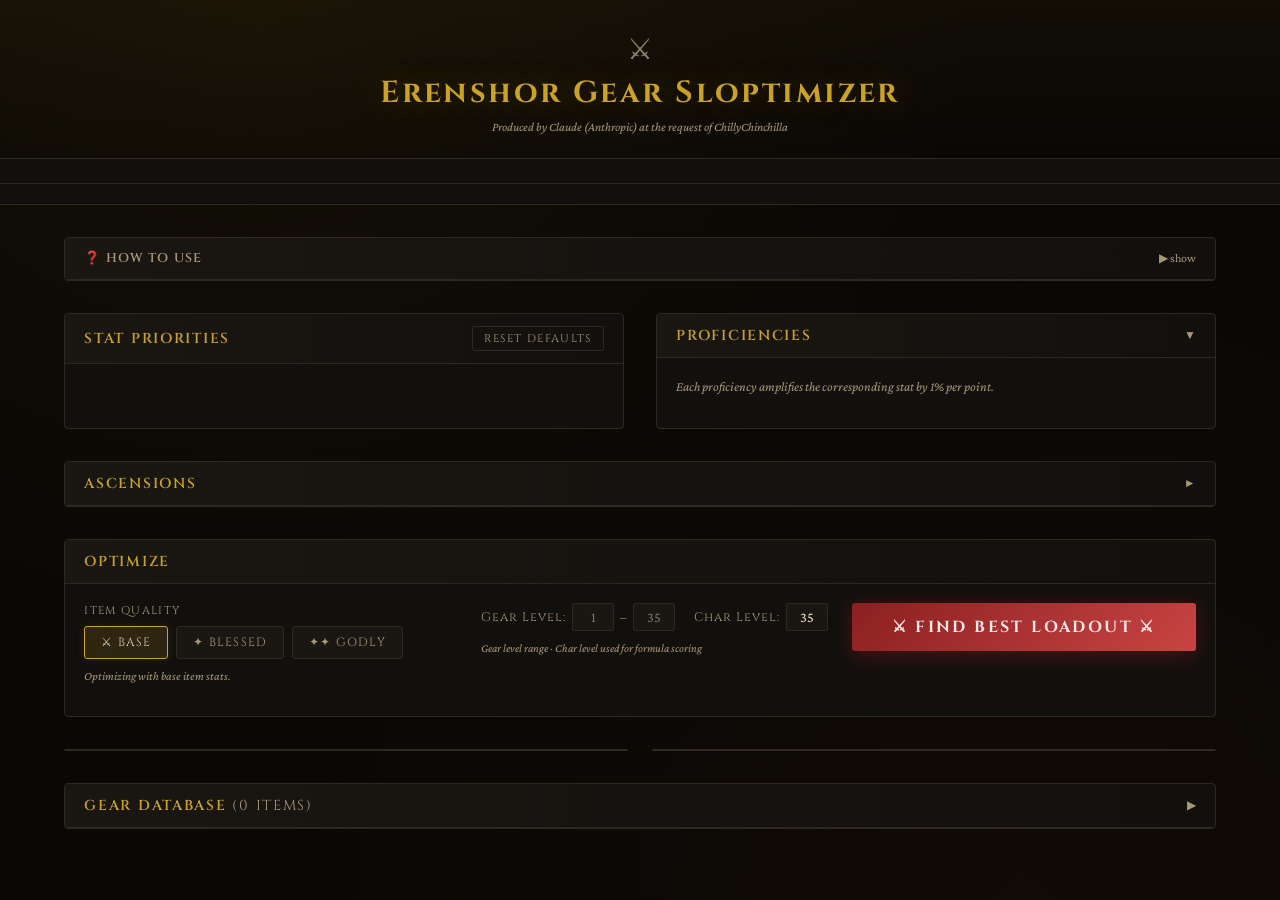
==== commit 416cd5cd: "uiRenderer.js as well as the modified index.html, script.js, and style.css files. The new files incl" ====
--- a/index.html
+++ b/index.html
@@ -5,15 +5,9 @@
   <meta charset="UTF-8">
   <meta name="viewport" content="width=device-width, initial-scale=1.0">
   <title>Erenshor Gear Sloptimizer</title>
-
   <link
     href="https://fonts.googleapis.com/css2?family=Cinzel:wght@400;600;700&family=Crimson+Pro:ital,wght@0,300;0,400;1,300&display=swap"
     rel="stylesheet">
-
-  <!-- small transparent favicon to prevent automatic 404 request -->
-  <link rel="icon"
-    href="[data-uri]" />
-
   <link rel="stylesheet" href="style.css">
 </head>
 
@@ -22,18 +16,16 @@
 
   <header>
     <h1>Erenshor Gear Sloptimizer</h1>
-    <p style="font-size:.78rem;color:var(--text-dim);font-style:italic;margin-top:.4rem">
-      Art and data assets used in this tool are the property of Burgee Media, creators of Erenshor. This is a
-      non-commercial fan project and is not affiliated with or endorsed by Burgee Media.
-
-      Produced by Claude (Anthropic) at the request of ChillyChinchilla.
-    </p>
+    <p style="font-size:.78rem;color:var(--text-dim);font-style:italic;margin-top:.4rem">Produced by Claude (Anthropic)
+      at the request of ChillyChinchilla</p>
   </header>
 
   <div class="class-bar" id="class-bar"></div>
   <div class="class-desc" id="class-desc"></div>
 
   <div class="app">
+
+    <!-- Tutorial -->
     <div class="panel" style="margin-bottom:2rem">
       <div class="panel-header" id="tutorial-header"
         style="cursor:pointer;display:flex;justify-content:space-between;align-items:center;user-select:none">
@@ -42,12 +34,18 @@
       </div>
       <div class="tutorial-body"
         style="display:none;padding:1rem 1.25rem;font-size:.82rem;line-height:1.8;color:var(--text-dim)">
-        <p><strong>1. Pick your class.</strong> The bar at the top sets your class and loads relevant gear.</p>
-        <p><strong>2. Find your best loadout.</strong> Set your level and click <em>Find Best Loadout</em>.</p>
-        <p><strong>3. Track your current gear.</strong> Fill in the Current Gear panel to see comparison scores.</p>
-      </div>
-    </div>
-
+        <p><strong style="color:var(--text-bright)">1. Pick your class.</strong> Set your class in the bar above. Stat
+          weights and gear are preloaded for your class.</p>
+        <p><strong style="color:var(--text-bright)">2. Find your best loadout.</strong> Set Gear Level, quality tier,
+          and Char Level, then click "Find Best Loadout".</p>
+        <p><strong style="color:var(--text-bright)">3. Track your current gear.</strong> Fill your current gear on the
+          left panel. Loadout comparison shows upgrades.</p>
+        <p><strong style="color:var(--text-bright)">4. Add missing items.</strong> Use "Add Custom Item" to create new
+          gear manually or via AI lookup.</p>
+      </div>
+    </div>
+
+    <!-- Stat + Proficiency Panels -->
     <div class="row">
       <div class="panel">
         <div class="panel-header">
@@ -55,46 +53,157 @@
           <button class="btn btn-ghost" style="font-size:.7rem;padding:.25rem .7rem" onclick="resetWeights()">Reset
             Defaults</button>
         </div>
-        <div class="panel-body">
-          <div id="stat-tier-panel"></div>
-        </div>
-      </div>
+        <div class="panel-body" id="stat-tier-panel"></div>
+      </div>
+
       <div class="panel">
-        <div class="panel-header" style="cursor:pointer;user-select:none" onclick="toggleProfPanel()">
+        <div class="panel-header" style="cursor:pointer" onclick="toggleProfPanel()">
           <h2>Proficiencies</h2>
           <span id="prof-panel-chevron" style="font-size:.75rem;color:var(--text-dim)">▼</span>
         </div>
         <div id="prof-panel-body">
           <div class="panel-body">
+            <p class="note" style="margin-bottom:.75rem">Each proficiency amplifies the corresponding stat by 1% per
+              point.</p>
             <div id="prof-table"></div>
           </div>
         </div>
       </div>
     </div>
 
+    <!-- Ascensions Panel -->
+    <div class="panel" style="margin-bottom:2rem">
+      <div class="panel-header" style="cursor:pointer" onclick="toggleAscPanel()">
+        <h2>Ascensions</h2>
+        <span id="asc-panel-chevron"
+          style="font-size:.75rem;color:var(--text-dim);display:inline-block;transform:rotate(-90deg)">&#9660;</span>
+      </div>
+      <div id="asc-panel-body" style="display:none">
+        <div class="panel-body" id="asc-panel-inner">
+          <!-- JS will populate ascensions -->
+        </div>
+      </div>
+    </div>
+
+    <!-- Optimize Panel -->
     <div class="panel" style="margin-bottom:2rem">
       <div class="panel-header">
         <h2>Optimize</h2>
       </div>
-      <div class="panel-body" style="display:flex;flex-wrap:wrap;gap:1.5rem">
-        <button class="optimize-btn" onclick="optimizeAndScroll()">⚔ Find Best Loadout ⚔</button>
-      </div>
-    </div>
-
-    <div id="results">
-      <div id="results-grid" style="display:grid;grid-template-columns:1fr 1fr;gap:1.5rem;">
-        <div id="current-gear-panel"></div>
-        <div id="loadout-builder-panel"></div>
-      </div>
-    </div>
-
-    <div id="comparison-bar"></div>
+      <div class="panel-body" style="display:flex;flex-wrap:wrap;gap:1.5rem;align-items:flex-start">
+
+        <div class="tier-selector" style="flex:1;min-width:220px">
+          <div
+            style="font-family:'Cinzel',serif;font-size:.7rem;letter-spacing:.12em;color:var(--text-dim);text-transform:uppercase;margin-bottom:.5rem">
+            Item Quality</div>
+          <div style="display:flex;gap:.5rem;flex-wrap:wrap">
+            <button class="tier-btn active" id="tier-base" onclick="setTier('base')">⚔ Base</button>
+            <button class="tier-btn" id="tier-blessed" onclick="setTier('blessed')">✦ Blessed</button>
+            <button class="tier-btn" id="tier-double" onclick="setTier('double')">✦✦ Godly</button>
+          </div>
+          <p class="note" id="tier-note" style="margin-top:.5rem;font-size:.75rem">Optimizing with base item stats.</p>
+        </div>
+
+        <div style="display:flex;flex-direction:column;gap:.6rem">
+          <div style="display:flex;align-items:center;gap:1.2rem;flex-wrap:wrap">
+            <div style="display:flex;align-items:center;gap:.4rem">
+              <label
+                style="font-size:.78rem;color:var(--text-dim);white-space:nowrap;font-family:'Cinzel',serif;letter-spacing:.08em">Gear
+                Level:</label>
+              <input type="number" id="filter-level-min" placeholder="1" min="1" max="35" oninput="onGearLevelChange()"
+                style="width:42px;text-align:center">
+              <span style="color:var(--text-dim);font-size:.8rem">–</span>
+              <input type="number" id="filter-level" placeholder="35" min="1" max="35" oninput="onGearLevelChange()"
+                style="width:42px;text-align:center">
+            </div>
+
+            <div style="display:flex;align-items:center;gap:.4rem">
+              <label
+                style="font-size:.78rem;color:var(--text-dim);white-space:nowrap;font-family:'Cinzel',serif;letter-spacing:.08em">Char
+                Level:</label>
+              <input type="number" id="char-level" placeholder="35" min="1" max="35" value="35"
+                oninput="onCharLevelChange()" style="width:42px;text-align:center">
+            </div>
+          </div>
+
+          <p class="note" style="font-size:.72rem">Gear level range · Char level used for formula scoring</p>
+        </div>
+
+        <div id="no2h-wrap" style="display:none;flex-direction:column;gap:.4rem">
+          <label
+            style="font-family:'Cinzel',serif;font-size:.78rem;color:var(--text-dim);white-space:nowrap;letter-spacing:.08em">Weapon
+            Preference:</label>
+          <div style="display:flex;gap:.35rem">
+            <button id="wpref-any" onclick="setWeaponPref('any')" class="tier-btn active">Any</button>
+            <button id="wpref-1h" onclick="setWeaponPref('1h')" class="tier-btn">1H + Shield</button>
+            <button id="wpref-2h" onclick="setWeaponPref('2h')" class="tier-btn">2H Only</button>
+          </div>
+          <p class="note" id="wpref-note" style="font-size:.72rem">Optimizer considers all weapons</p>
+        </div>
+
+        <div style="display:flex;align-items:center">
+          <button class="optimize-btn" onclick="optimizeAndScroll()">⚔ Find Best Loadout ⚔</button>
+        </div>
+
+      </div>
+    </div>
+
+    <!-- Current Gear + Loadout Builder -->
+    <div id="results"
+      style="margin-bottom:1rem;display:grid;grid-template-columns:1fr 1fr;gap:1.5rem;align-items:start">
+      <div id="current-gear-panel" class="panel"></div>
+      <div id="loadout-builder-panel" class="panel"></div>
+    </div>
+
+    <div id="comparison-bar" style="margin-bottom:2rem"></div>
+
+    <!-- Gear Database -->
+    <div class="panel" style="margin-bottom:2rem">
+      <div class="panel-header" style="cursor:pointer" onclick="toggleGearDb()">
+        <h2>Gear Database <span id="gear-count" style="font-weight:400;color:var(--text-dim)">(0 items)</span></h2>
+        <span id="gear-db-chevron"
+          style="font-size:.75rem;color:var(--text-dim);transition:transform .25s;display:inline-block">▶</span>
+      </div>
+      <div id="gear-db-body" style="display:none">
+        <div class="panel-body">
+          <div class="filter-bar">
+            <label>Search:</label>
+            <input type="text" id="filter-name" placeholder="Name…" oninput="renderGearList()" style="max-width:180px">
+            <select id="filter-slot" onchange="renderGearList()" style="max-width:140px">
+              <option value="">All Slots</option>
+              <option>Head</option>
+              <option>Neck</option>
+              <option>Chest</option>
+              <option>Back</option>
+              <option>Arms</option>
+              <option>Waist</option>
+              <option>Legs</option>
+              <option>Feet</option>
+              <option>Hands</option>
+              <option>Wrist</option>
+              <option>Ring</option>
+              <option>Primary</option>
+              <option>Secondary</option>
+              <option>Aura</option>
+              <option>Charm</option>
+            </select>
+            <button class="btn btn-ghost"
+              style="font-size:.7rem;padding:.25rem .7rem;color:var(--red-light);border-color:var(--red)"
+              onclick="clearAllGear();event.stopPropagation()">Clear All</button>
+          </div>
+        </div>
+        <div class="gear-list" id="gear-list"></div>
+      </div>
+    </div>
+
   </div>
 
   <script src="gear-data.js"></script>
-
+  <script src="AbilityData.js"></script>
+  <script src="StatsEngine.js"></script>
+  <script src="DamageCalcEngine.js"></script>
+  <script src="uiRenderer.js"></script>
   <script src="script.js"></script>
-
 </body>
 
 </html>
--- a/style.css
+++ b/style.css
@@ -0,0 +1,1162 @@
+:root {
+    --bg: #0a0805;
+    --surface: #12100d;
+    --surface2: #1a1712;
+    --border: #2e2820;
+    --border-glow: #8b6914;
+    --gold: #c9a227;
+    --gold-light: #e8c84a;
+    --red: #9b2020;
+    --red-light: #c94444;
+    --blue: #2060a0;
+    --blue-light: #4090d0;
+    --text: #ddd0b0;
+    --text-dim: #a89878;
+    --text-bright: #f0e8cc;
+    --green: #2a6a2a;
+    --green-light: #4aaa4a
+}
+
+* {
+    box-sizing: border-box;
+    margin: 0;
+    padding: 0
+}
+
+body {
+    background: var(--bg);
+    color: var(--text);
+    font-family: 'Crimson Pro', Georgia, serif;
+    font-size: 19px;
+    min-height: 100vh;
+    background-image: radial-gradient(ellipse at 20% 0%, rgba(139, 105, 20, .08) 0%, transparent 50%), radial-gradient(ellipse at 80% 100%, rgba(100, 40, 20, .08) 0%, transparent 50%)
+}
+
+header {
+    text-align: center;
+    padding: 2rem 1rem 1.5rem;
+    border-bottom: 1px solid var(--border);
+    background: linear-gradient(180deg, rgba(139, 105, 20, .06) 0%, transparent 100%)
+}
+
+header::before {
+    content: '⚔';
+    display: block;
+    font-size: 1.8rem;
+    margin-bottom: .4rem;
+    opacity: .6
+}
+
+h1 {
+    font-family: 'Cinzel', serif;
+    font-size: 1.9rem;
+    font-weight: 700;
+    color: var(--gold);
+    letter-spacing: .08em;
+    text-shadow: 0 0 30px rgba(201, 162, 39, .3)
+}
+
+.class-bar {
+    display: flex;
+    justify-content: center;
+    gap: .5rem;
+    flex-wrap: wrap;
+    padding: 1rem 1rem .5rem;
+    border-bottom: 1px solid var(--border);
+    background: var(--surface)
+}
+
+.class-btn {
+    font-family: 'Cinzel', serif;
+    font-size: .75rem;
+    letter-spacing: .1em;
+    text-transform: uppercase;
+    padding: .45rem 1rem;
+    border: 1px solid var(--border);
+    background: transparent;
+    color: var(--text-dim);
+    cursor: pointer;
+    border-radius: 3px;
+    transition: all .15s
+}
+
+.class-btn:hover {
+    border-color: var(--gold);
+    color: var(--gold)
+}
+
+.class-btn.active {
+    background: linear-gradient(135deg, rgba(139, 105, 20, .3), rgba(201, 162, 39, .15));
+    border-color: var(--gold);
+    color: var(--gold-light);
+    box-shadow: 0 0 12px rgba(139, 105, 20, .2)
+}
+
+.class-desc {
+    text-align: center;
+    font-style: italic;
+    font-size: .85rem;
+    color: var(--text-dim);
+    padding: .5rem 1rem .75rem;
+    background: var(--surface);
+    border-bottom: 1px solid var(--border)
+}
+
+.app {
+    max-width: 1200px;
+    margin: 0 auto;
+    padding: 2rem 1.5rem
+}
+
+.row {
+    display: grid;
+    grid-template-columns: 1fr 1fr;
+    gap: 2rem;
+    margin-bottom: 2rem
+}
+
+@media(max-width:900px) {
+    .row {
+        grid-template-columns: 1fr
+    }
+}
+
+@media(max-width:900px) {
+    #results-grid {
+        grid-template-columns: 1fr !important
+    }
+}
+
+.panel {
+    background: var(--surface);
+    border: 1px solid var(--border);
+    border-radius: 4px;
+    overflow: hidden
+}
+
+.panel-header {
+    background: linear-gradient(90deg, var(--surface2), transparent);
+    border-bottom: 1px solid var(--border);
+    padding: .75rem 1.2rem;
+    display: flex;
+    align-items: center;
+    justify-content: space-between
+}
+
+.panel-header h2 {
+    font-family: 'Cinzel', serif;
+    font-size: .9rem;
+    font-weight: 600;
+    color: var(--gold);
+    letter-spacing: .12em;
+    text-transform: uppercase
+}
+
+.panel-body {
+    padding: 1.2rem
+}
+
+.stat-row {
+    display: flex;
+    align-items: center;
+    gap: .75rem;
+    margin-bottom: .75rem
+}
+
+.stat-label {
+    width: 160px;
+    font-size: .9rem;
+    color: var(--text-dim);
+    flex-shrink: 0;
+    white-space: nowrap;
+    overflow: hidden
+}
+
+.stat-label span {
+    font-family: 'Cinzel', serif;
+    font-size: .75rem;
+    color: var(--gold);
+    margin-right: .3rem
+}
+
+.stat-value {
+    width: 30px;
+    text-align: right;
+    font-family: 'Cinzel', serif;
+    font-size: .8rem;
+    color: var(--gold-light)
+}
+
+select {
+    width: 100%;
+    background: var(--surface);
+    border: 1px solid var(--border);
+    color: var(--text);
+    font-family: 'Crimson Pro', serif;
+    font-size: .88rem;
+    padding: .25rem .4rem;
+    border-radius: 2px;
+    outline: none;
+    cursor: pointer
+}
+
+select:focus {
+    border-color: var(--gold)
+}
+
+.form-grid {
+    display: grid;
+    grid-template-columns: 1fr 1fr;
+    gap: .6rem
+}
+
+.form-field {
+    display: flex;
+    flex-direction: column;
+    gap: .25rem
+}
+
+.form-field label {
+    font-size: .78rem;
+    color: var(--text-dim);
+    font-family: 'Cinzel', serif;
+    letter-spacing: .08em
+}
+
+input[type=text],
+input[type=number] {
+    background: var(--surface2);
+    border: 1px solid var(--border);
+    color: var(--text-bright);
+    font-family: 'Crimson Pro', serif;
+    font-size: .9rem;
+    padding: .3rem .5rem;
+    border-radius: 2px;
+    outline: none;
+    width: 100%
+}
+
+input:focus {
+    border-color: var(--gold)
+}
+
+.btn {
+    font-family: 'Cinzel', serif;
+    font-size: .78rem;
+    letter-spacing: .12em;
+    text-transform: uppercase;
+    border: none;
+    padding: .55rem 1.2rem;
+    cursor: pointer;
+    border-radius: 2px;
+    transition: all .15s
+}
+
+.btn-gold {
+    background: linear-gradient(135deg, #b8901f, #d4a820);
+    color: #1a1200;
+    font-weight: 700
+}
+
+.btn-gold:hover {
+    background: linear-gradient(135deg, #c9a227, #e8c84a)
+}
+
+.btn-red {
+    background: transparent;
+    color: var(--red-light);
+    border: 1px solid var(--red);
+    font-size: .7rem;
+    padding: .2rem .5rem
+}
+
+.btn-red:hover {
+    background: var(--red);
+    color: #fff
+}
+
+.btn-blue {
+    background: linear-gradient(135deg, #1a4a80, #2060a0);
+    color: #c0e0ff;
+    font-weight: 700
+}
+
+.btn-blue:hover {
+    background: linear-gradient(135deg, #2060a0, #4090d0)
+}
+
+.btn-ghost {
+    background: transparent;
+    border: 1px solid var(--border);
+    color: var(--text-dim)
+}
+
+.btn-ghost:hover {
+    border-color: var(--gold);
+    color: var(--gold)
+}
+
+.btn-row {
+    display: flex;
+    gap: .6rem;
+    margin-top: .5rem;
+    flex-wrap: wrap
+}
+
+.ai-input-row {
+    display: flex;
+    gap: .5rem;
+    align-items: stretch;
+    margin-bottom: .4rem
+}
+
+.ai-input-row input {
+    flex: 1
+}
+
+.ai-status {
+    font-size: .82rem;
+    color: var(--text-dim);
+    font-style: italic;
+    min-height: 1.2em
+}
+
+.ai-status.loading {
+    color: var(--blue-light)
+}
+
+.ai-status.success {
+    color: var(--green-light)
+}
+
+.ai-status.error {
+    color: var(--red-light)
+}
+
+.gear-list {
+    max-height: 300px;
+    overflow-y: auto
+}
+
+.gear-item {
+    display: flex;
+    align-items: center;
+    justify-content: space-between;
+    padding: .4rem .6rem;
+    border-bottom: 1px solid var(--border);
+    font-size: .88rem;
+    animation: fadeIn .2s ease
+}
+
+@keyframes fadeIn {
+    from {
+        opacity: 0;
+        transform: translateY(-4px)
+    }
+
+    to {
+        opacity: 1;
+        transform: none
+    }
+}
+
+.gear-item:hover {
+    background: rgba(139, 105, 20, .05)
+}
+
+.gear-item-name {
+    color: var(--text-bright);
+    flex: 1;
+    min-width: 0;
+    overflow: hidden;
+    text-overflow: ellipsis;
+    white-space: nowrap
+}
+
+.gear-item-slot {
+    font-family: 'Cinzel', serif;
+    font-size: .68rem;
+    color: var(--text-dim);
+    margin: 0 .5rem;
+    text-transform: uppercase;
+    white-space: nowrap;
+    flex-shrink: 0
+}
+
+.gear-item-stats {
+    color: var(--gold);
+    font-size: .78rem;
+    margin-right: .5rem;
+    flex-shrink: 0;
+    max-width: 200px;
+    overflow: hidden;
+    text-overflow: ellipsis;
+    white-space: nowrap
+}
+
+.filter-bar {
+    display: flex;
+    gap: .5rem;
+    margin-bottom: .75rem;
+    flex-wrap: wrap;
+    align-items: center
+}
+
+.filter-bar label {
+    font-size: .78rem;
+    color: var(--text-dim);
+    white-space: nowrap
+}
+
+.optimize-wrap {
+    text-align: center;
+    margin: 1rem 0 2rem
+}
+
+.optimize-btn {
+    font-family: 'Cinzel', serif;
+    font-size: 1rem;
+    letter-spacing: .15em;
+    text-transform: uppercase;
+    background: linear-gradient(135deg, #8b2020, #c94444);
+    color: #ffe8e8;
+    border: none;
+    padding: .8rem 2.5rem;
+    cursor: pointer;
+    border-radius: 3px;
+    box-shadow: 0 4px 20px rgba(155, 32, 32, .4);
+    transition: all .2s;
+    font-weight: 700
+}
+
+.optimize-btn:hover {
+    transform: translateY(-1px);
+    box-shadow: 0 6px 28px rgba(155, 32, 32, .6)
+}
+
+.tier-btn {
+    font-family: 'Cinzel', serif;
+    font-size: .75rem;
+    letter-spacing: .1em;
+    padding: .45rem 1rem;
+    border: 1px solid var(--border);
+    background: var(--surface2);
+    color: var(--text-dim);
+    cursor: pointer;
+    border-radius: 3px;
+    transition: all .2s;
+    text-transform: uppercase
+}
+
+.tier-btn:hover {
+    border-color: var(--gold);
+    color: var(--gold)
+}
+
+.tier-btn.active {
+    background: linear-gradient(135deg, rgba(139, 105, 20, .25), rgba(193, 155, 50, .15));
+    border-color: var(--gold);
+    color: var(--gold-bright);
+    box-shadow: 0 0 10px rgba(139, 105, 20, .2)
+}
+
+.result-grid {
+    display: grid;
+    grid-template-columns: repeat(auto-fill, minmax(140px, 1fr));
+    gap: .75rem;
+    margin-bottom: 1.5rem;
+    min-width: 0
+}
+
+.result-slot {
+    background: var(--surface2);
+    border: 1px solid var(--border);
+    border-radius: 3px;
+    padding: .65rem .8rem;
+    overflow: hidden;
+    min-width: 0;
+    position: relative;
+    transition: box-shadow .15s
+}
+
+.slot-details {
+    max-height: 0;
+    overflow: hidden;
+    opacity: 0;
+    transition: max-height .2s ease, opacity .15s ease
+}
+
+.result-slot:hover .slot-details {
+    max-height: 320px;
+    opacity: 1
+}
+
+.slot-header-btns {
+    max-height: 0;
+    overflow: hidden;
+    opacity: 0;
+    transition: max-height .2s ease, opacity .15s ease
+}
+
+.result-slot:hover .slot-header-btns {
+    max-height: 40px;
+    opacity: 1
+}
+
+.slot-item-img {
+    width: 64px;
+    height: 64px;
+    object-fit: contain;
+    display: block;
+    image-rendering: pixelated;
+    opacity: .9;
+    transition: width .15s ease, height .15s ease
+}
+
+.slot-item-wrap {
+    transition: width .15s ease, height .15s ease
+}
+
+.result-slot:hover .slot-item-img {
+    width: 32px;
+    height: 32px
+}
+
+.result-slot:hover .slot-item-wrap {
+    width: 32px !important;
+    height: 32px !important
+}
+
+.result-slot.equipped {
+    border-color: var(--border-glow);
+    box-shadow: 0 0 10px rgba(139, 105, 20, .15);
+    animation: none
+}
+
+.result-slot.locked {
+    border-color: #c9a227;
+    box-shadow: 0 0 12px rgba(201, 162, 39, .25);
+    animation: none
+}
+
+.result-slot.drag-over {
+    border-color: var(--gold-light);
+    box-shadow: 0 0 16px rgba(232, 200, 74, .4);
+    background: rgba(139, 105, 20, .12)
+}
+
+.result-slot.drag-reject {
+    animation: shake .3s ease
+}
+
+@keyframes shake {
+
+    0%,
+    100% {
+        transform: translateX(0)
+    }
+
+    20% {
+        transform: translateX(-5px)
+    }
+
+    40% {
+        transform: translateX(5px)
+    }
+
+    60% {
+        transform: translateX(-3px)
+    }
+
+    80% {
+        transform: translateX(3px)
+    }
+}
+
+@keyframes slot-pulse {
+
+    0%,
+    100% {
+        border-color: var(--border);
+        box-shadow: none
+    }
+
+    50% {
+        border-color: rgba(139, 105, 20, .5);
+        box-shadow: 0 0 8px rgba(139, 105, 20, .12)
+    }
+}
+
+.result-slot:not(.equipped):not(.drag-over) {
+    animation: slot-pulse 3s ease-in-out infinite
+}
+
+.result-slot-name {
+    font-family: 'Cinzel', serif;
+    font-size: .68rem;
+    letter-spacing: .1em;
+    color: var(--text-dim);
+    text-transform: uppercase;
+    margin-bottom: .2rem;
+    white-space: nowrap;
+    overflow: hidden;
+    text-overflow: ellipsis
+}
+
+.result-slot-header {
+    display: flex;
+    align-items: center;
+    justify-content: space-between;
+    margin-bottom: .2rem
+}
+
+.lock-btn {
+    background: none;
+    border: none;
+    cursor: pointer;
+    font-size: .75rem;
+    padding: 0;
+    line-height: 1;
+    opacity: .4;
+    transition: opacity .15s;
+    color: var(--gold)
+}
+
+.lock-btn:hover {
+    opacity: 1
+}
+
+.lock-btn.locked {
+    opacity: 1;
+    color: var(--gold)
+}
+
+.clear-slot-btn {
+    background: none;
+    border: none;
+    cursor: pointer;
+    font-size: .72rem;
+    padding: 0;
+    line-height: 1;
+    color: var(--text-dim);
+    opacity: .5;
+    transition: opacity .15s
+}
+
+.clear-slot-btn:hover {
+    opacity: 1;
+    color: var(--red-light)
+}
+
+.result-item-name {
+    font-size: .9rem;
+    color: var(--text-bright);
+    margin-bottom: .15rem;
+    overflow-wrap: break-word;
+    word-break: break-word;
+    hyphens: auto
+}
+
+.result-item-stats {
+    font-size: .78rem;
+    color: var(--gold);
+    overflow-wrap: break-word;
+    word-break: break-all
+}
+
+.result-empty {
+    font-style: italic;
+    color: var(--text-dim);
+    font-size: .82rem
+}
+
+.drop-hint {
+    font-size: .72rem;
+    color: var(--text-dim);
+    font-style: italic;
+    opacity: .5;
+    text-align: center;
+    padding: .3rem 0
+}
+
+.gear-item {
+    display: flex;
+    align-items: center;
+    justify-content: space-between;
+    padding: .4rem .6rem;
+    border-bottom: 1px solid var(--border);
+    font-size: .88rem;
+    animation: fadeIn .2s ease;
+    cursor: grab
+}
+
+.gear-item:active {
+    cursor: grabbing
+}
+
+.gear-item.dragging {
+    opacity: .4
+}
+
+.loadout-controls {
+    display: flex;
+    gap: .6rem;
+    flex-wrap: wrap;
+    margin-bottom: 1rem;
+    align-items: center
+}
+
+.score-bar {
+    background: var(--surface2);
+    border: 1px solid var(--border);
+    border-radius: 3px;
+    padding: 1rem 1.2rem;
+    display: flex;
+    align-items: center;
+    gap: 1.5rem;
+    flex-wrap: wrap;
+    margin-bottom: 1rem
+}
+
+.score-label {
+    font-family: 'Cinzel', serif;
+    font-size: .75rem;
+    letter-spacing: .1em;
+    color: var(--text-dim);
+    text-transform: uppercase
+}
+
+.score-value {
+    font-family: 'Cinzel', serif;
+    font-size: 1.6rem;
+    color: var(--gold-light);
+    font-weight: 700;
+    text-shadow: 0 0 20px rgba(232, 200, 74, .4)
+}
+
+.stat-total {
+    display: flex;
+    flex-direction: column;
+    min-width: 2.5rem
+}
+
+.stat-total-name {
+    font-size: .72rem;
+    color: var(--text-dim)
+}
+
+.stat-total-val {
+    font-family: 'Cinzel', serif;
+    font-size: 1rem;
+    color: var(--text-bright)
+}
+
+.empty-state {
+    text-align: center;
+    padding: 2rem;
+    color: var(--text-dim);
+    font-style: italic
+}
+
+.note {
+    font-size: .83rem;
+    color: var(--text-dim);
+    font-style: italic;
+    margin-bottom: .75rem;
+    line-height: 1.5
+}
+
+.tag {
+    display: inline-block;
+    font-family: 'Cinzel', serif;
+    font-size: .64rem;
+    padding: .1rem .3rem;
+    border-radius: 2px;
+    text-transform: uppercase;
+    letter-spacing: .06em;
+    margin-left: .3rem;
+    vertical-align: middle
+}
+
+.tag-wiki {
+    background: rgba(32, 96, 160, .25);
+    color: var(--blue-light);
+    border: 1px solid var(--blue)
+}
+
+.tag-manual {
+    background: rgba(42, 106, 42, .25);
+    color: var(--green-light);
+    border: 1px solid var(--green)
+}
+
+hr.div {
+    border: none;
+    border-top: 1px solid var(--border);
+    margin: .85rem 0
+}
+
+::-webkit-scrollbar {
+    width: 4px
+}
+
+::-webkit-scrollbar-track {
+    background: var(--surface)
+}
+
+::-webkit-scrollbar-thumb {
+    background: var(--border-glow);
+    border-radius: 2px
+}
+
+/* Slot search modal */
+.slot-modal-backdrop {
+    position: fixed;
+    inset: 0;
+    background: rgba(0, 0, 0, .7);
+    z-index: 200;
+    display: flex;
+    align-items: center;
+    justify-content: center;
+    padding: 1rem;
+    backdrop-filter: blur(2px)
+}
+
+.slot-modal {
+    background: var(--surface);
+    border: 1px solid var(--border-glow);
+    border-radius: 6px;
+    width: 100%;
+    max-width: 480px;
+    box-shadow: 0 16px 48px rgba(0, 0, 0, .7);
+    overflow: hidden;
+    animation: modalIn .15s ease
+}
+
+@keyframes modalIn {
+    from {
+        opacity: 0;
+        transform: translateY(-8px)
+    }
+
+    to {
+        opacity: 1;
+        transform: none
+    }
+}
+
+.slot-modal-header {
+    padding: .75rem 1rem;
+    border-bottom: 1px solid var(--border);
+    display: flex;
+    align-items: center;
+    justify-content: space-between;
+    background: linear-gradient(90deg, var(--surface2), transparent)
+}
+
+.slot-modal-title {
+    font-family: 'Cinzel', serif;
+    font-size: .8rem;
+    letter-spacing: .12em;
+    color: var(--gold);
+    text-transform: uppercase
+}
+
+.slot-modal-close {
+    background: none;
+    border: none;
+    color: var(--text-dim);
+    cursor: pointer;
+    font-size: 1rem;
+    line-height: 1;
+    padding: .1rem .3rem;
+    border-radius: 2px;
+    transition: color .1s
+}
+
+.slot-modal-close:hover {
+    color: var(--text-bright)
+}
+
+.slot-modal-search {
+    padding: .65rem .9rem;
+    border-bottom: 1px solid var(--border)
+}
+
+.slot-modal-search input {
+    width: 100%;
+    background: var(--surface2);
+    border: 1px solid var(--border-glow);
+    color: var(--text-bright);
+    font-family: 'Crimson Pro', serif;
+    font-size: 1rem;
+    padding: .4rem .6rem;
+    border-radius: 3px;
+    outline: none
+}
+
+.slot-modal-results {
+    max-height: 320px;
+    overflow-y: auto
+}
+
+.slot-modal-empty {
+    padding: 1.5rem;
+    text-align: center;
+    color: var(--text-dim);
+    font-style: italic;
+    font-size: .88rem
+}
+
+.smi {
+    display: flex;
+    align-items: baseline;
+    gap: .6rem;
+    padding: .5rem .9rem;
+    border-bottom: 1px solid var(--border);
+    cursor: pointer;
+    transition: background .1s
+}
+
+.smi:last-child {
+    border-bottom: none
+}
+
+.smi:hover,
+.smi.active {
+    background: rgba(139, 105, 20, .12)
+}
+
+.smi.unavailable {
+    opacity: .38;
+    cursor: not-allowed;
+    pointer-events: none
+}
+
+.smi-name {
+    color: var(--text-bright);
+    font-size: .9rem;
+    flex: 1;
+    min-width: 0;
+    overflow: hidden;
+    text-overflow: ellipsis;
+    white-space: nowrap
+}
+
+.smi-level {
+    font-family: 'Cinzel', serif;
+    font-size: .68rem;
+    color: var(--text-dim);
+    flex-shrink: 0
+}
+
+.smi-stats {
+    font-size: .75rem;
+    color: var(--gold);
+    opacity: .8;
+    flex-shrink: 0;
+    max-width: 160px;
+    overflow: hidden;
+    text-overflow: ellipsis;
+    white-space: nowrap
+}
+
+/* Slot cards clickable */
+.result-slot:not(.equipped):not(.locked) {
+    cursor: pointer
+}
+
+.result-slot.equipped:not(.locked) {
+    cursor: pointer
+}
+
+.result-slot:not(.equipped):hover .result-empty {
+    color: var(--gold);
+    opacity: .8
+}
+
+/* Tier chip drag target highlight */
+.tier-col.drag-over {
+    outline: 2px solid var(--gold)
+}
+
+input[type=number]::-webkit-outer-spin-button,
+input[type=number]::-webkit-inner-spin-button {
+    -webkit-appearance: none;
+    margin: 0;
+}
+
+input[type=number] {
+    appearance: textfield;
+}
+
+#gear-tooltip {
+    position: fixed;
+    z-index: 9999;
+    pointer-events: none;
+    background: rgba(18, 16, 12, .97);
+    border: 1px solid var(--border);
+    border-radius: 4px;
+    padding: .5rem .65rem;
+    font-family: 'Cinzel', serif;
+    font-size: .72rem;
+    color: var(--text-bright);
+    max-width: 260px;
+    box-shadow: 0 4px 18px rgba(0, 0, 0, .7);
+    display: none;
+    line-height: 1.55;
+}
+
+#gear-tooltip .tt-name {
+    font-size: .8rem;
+    color: var(--gold);
+    margin-bottom: .3rem;
+}
+
+#gear-tooltip .tt-stats {
+    color: var(--gold-light);
+    margin-bottom: .2rem;
+}
+
+#gear-tooltip .tt-extras {
+    color: #c8a86a;
+    font-size: .68rem;
+    margin-bottom: .2rem;
+}
+
+#gear-tooltip .tt-worn {
+    margin-top: .3rem;
+    padding-top: .3rem;
+    border-top: 1px solid var(--border);
+}
+
+#gear-tooltip .tt-worn-name {
+    letter-spacing: .06em;
+}
+
+#gear-tooltip .tt-worn-note {
+    color: var(--text-dim);
+    font-style: italic;
+    margin-top: .1rem;
+    font-size: .68rem;
+}
+
+#gear-tooltip .tt-worn-nums {
+    color: #a0d8ef;
+    font-size: .68rem;
+    margin-top: .1rem;
+}
+
+/* Ability Sloptimizer UI */
+#ability-panel-inner {
+    display: grid;
+    grid-template-columns: repeat(auto-fill, minmax(250px, 1fr));
+    gap: 1rem;
+    padding: 1rem 0
+}
+
+.ability-card {
+    background: var(--surface2);
+    border: 1px solid var(--border);
+    border-radius: 4px;
+    padding: 1rem;
+    cursor: pointer;
+    transition: all .2s ease;
+    display: flex;
+    flex-direction: column;
+    gap: .4rem
+}
+
+.ability-card:hover {
+    background: var(--surface);
+    border-color: var(--border-glow);
+    box-shadow: 0 0 8px rgba(139, 105, 20, .3)
+}
+
+.ability-card-name {
+    font-family: 'Cinzel', serif;
+    font-size: .85rem;
+    color: var(--text-bright);
+    font-weight: 600
+}
+
+.ability-card-desc {
+    font-size: .75rem;
+    color: var(--text-dim);
+    line-height: 1.4
+}
+
+.ability-card-score {
+    margin-top: auto;
+    font-size: .8rem;
+    color: var(--gold-light);
+    text-align: right;
+    font-weight: 600
+}
+
+/* Stat Weight Tier Selector */
+.stat-weight-grid {
+    display: grid;
+    gap: 0.75rem;
+}
+
+.stat-weight-row {
+    display: flex;
+    align-items: center;
+    justify-content: space-between;
+    background: rgba(255, 255, 255, 0.02);
+    padding: 0.4rem;
+    border-radius: 4px;
+}
+
+.stat-weight-label {
+    font-family: 'Cinzel', serif;
+    font-size: 0.85rem;
+    color: var(--text-bright);
+}
+
+.tier-buttons {
+    display: flex;
+    gap: 4px;
+}
+
+.tier-button {
+    padding: 2px 8px;
+    font-size: 0.7rem;
+    cursor: pointer;
+    border: 1px solid var(--border);
+    background: transparent;
+    color: var(--text-dim);
+    border-radius: 2px;
+    transition: all 0.2s;
+    font-family: 'Cinzel', serif;
+}
+
+.tier-button:hover {
+    border-color: var(--gold);
+    color: var(--gold);
+}
+
+.tier-button.active-primary {
+    border-color: var(--accent, var(--gold));
+    background: var(--accent, var(--gold));
+    color: #000;
+}
+
+.tier-button.active-secondary {
+    border-color: var(--blue);
+    background: var(--blue);
+    color: #000;
+}
+
+.tier-button.active-utility {
+    border-color: var(--text-dim);
+    background: var(--text-dim);
+    color: #000;
+}
+
+.tier-button.active-off {
+    border-color: rgba(255, 255, 255, 0.1);
+    background: rgba(255, 255, 255, 0.1);
+    color: #000;
+}
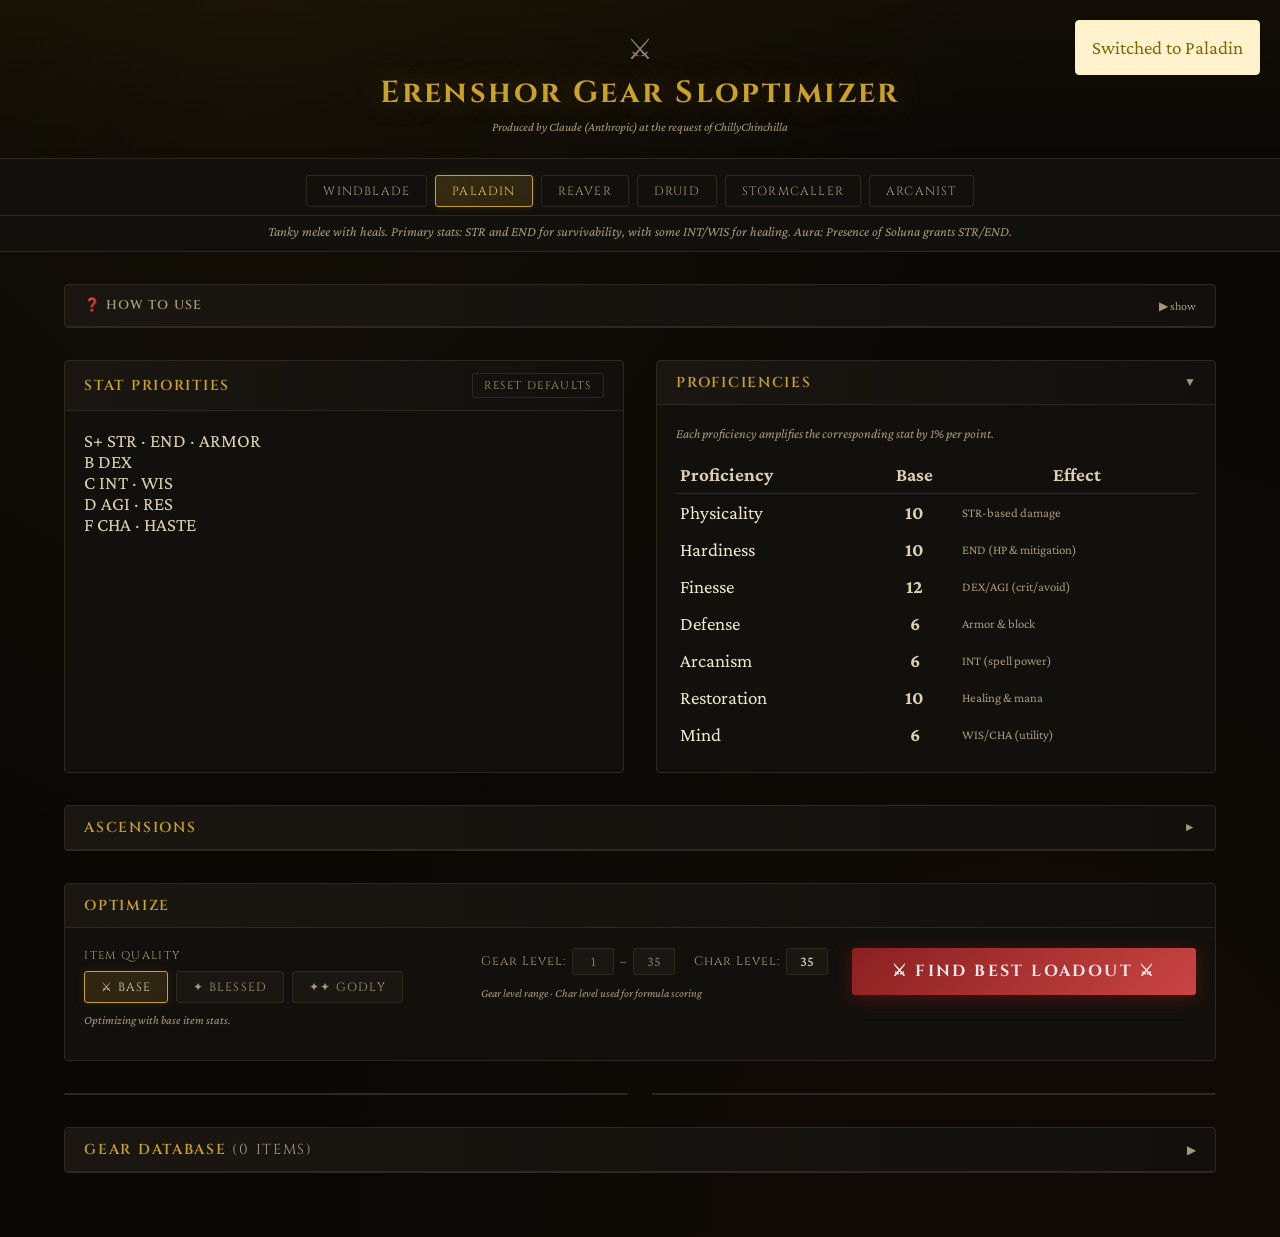
==== commit f5ccfa76: "Sorting out garbage code and mistakes from the last commit, and adding a new file for character stat" ====
--- a/index.html
+++ b/index.html
@@ -198,12 +198,7 @@
 
   </div>
 
-  <script src="gear-data.js"></script>
-  <script src="AbilityData.js"></script>
-  <script src="StatsEngine.js"></script>
-  <script src="DamageCalcEngine.js"></script>
-  <script src="uiRenderer.js"></script>
-  <script src="script.js"></script>
+<script type="module" src="script.js"></script>
 </body>
 
 </html>
--- a/style.css
+++ b/style.css
@@ -1159,4 +1159,33 @@
     border-color: rgba(255, 255, 255, 0.1);
     background: rgba(255, 255, 255, 0.1);
     color: #000;
+}
+
+/* Ascension Cards */
+.asc-card {
+    background: var(--panel-bg-light);
+    border: 1px solid var(--border);
+    border-radius: 6px;
+    padding: 12px;
+    margin-bottom: 10px;
+    cursor: pointer;
+    transition: all 0.2s ease;
+}
+
+.asc-card:hover {
+    border-color: var(--text-dim);
+    background: var(--panel-bg-hover);
+}
+
+.asc-card.selected {
+    border-color: var(--text-bright);
+    background: var(--panel-bg-selected);
+}
+
+.rank-dot {
+    transition: background 0.2s ease;
+}
+
+.asc-card:hover .rank-dot.filled {
+    background: var(--text-bright);
 }
